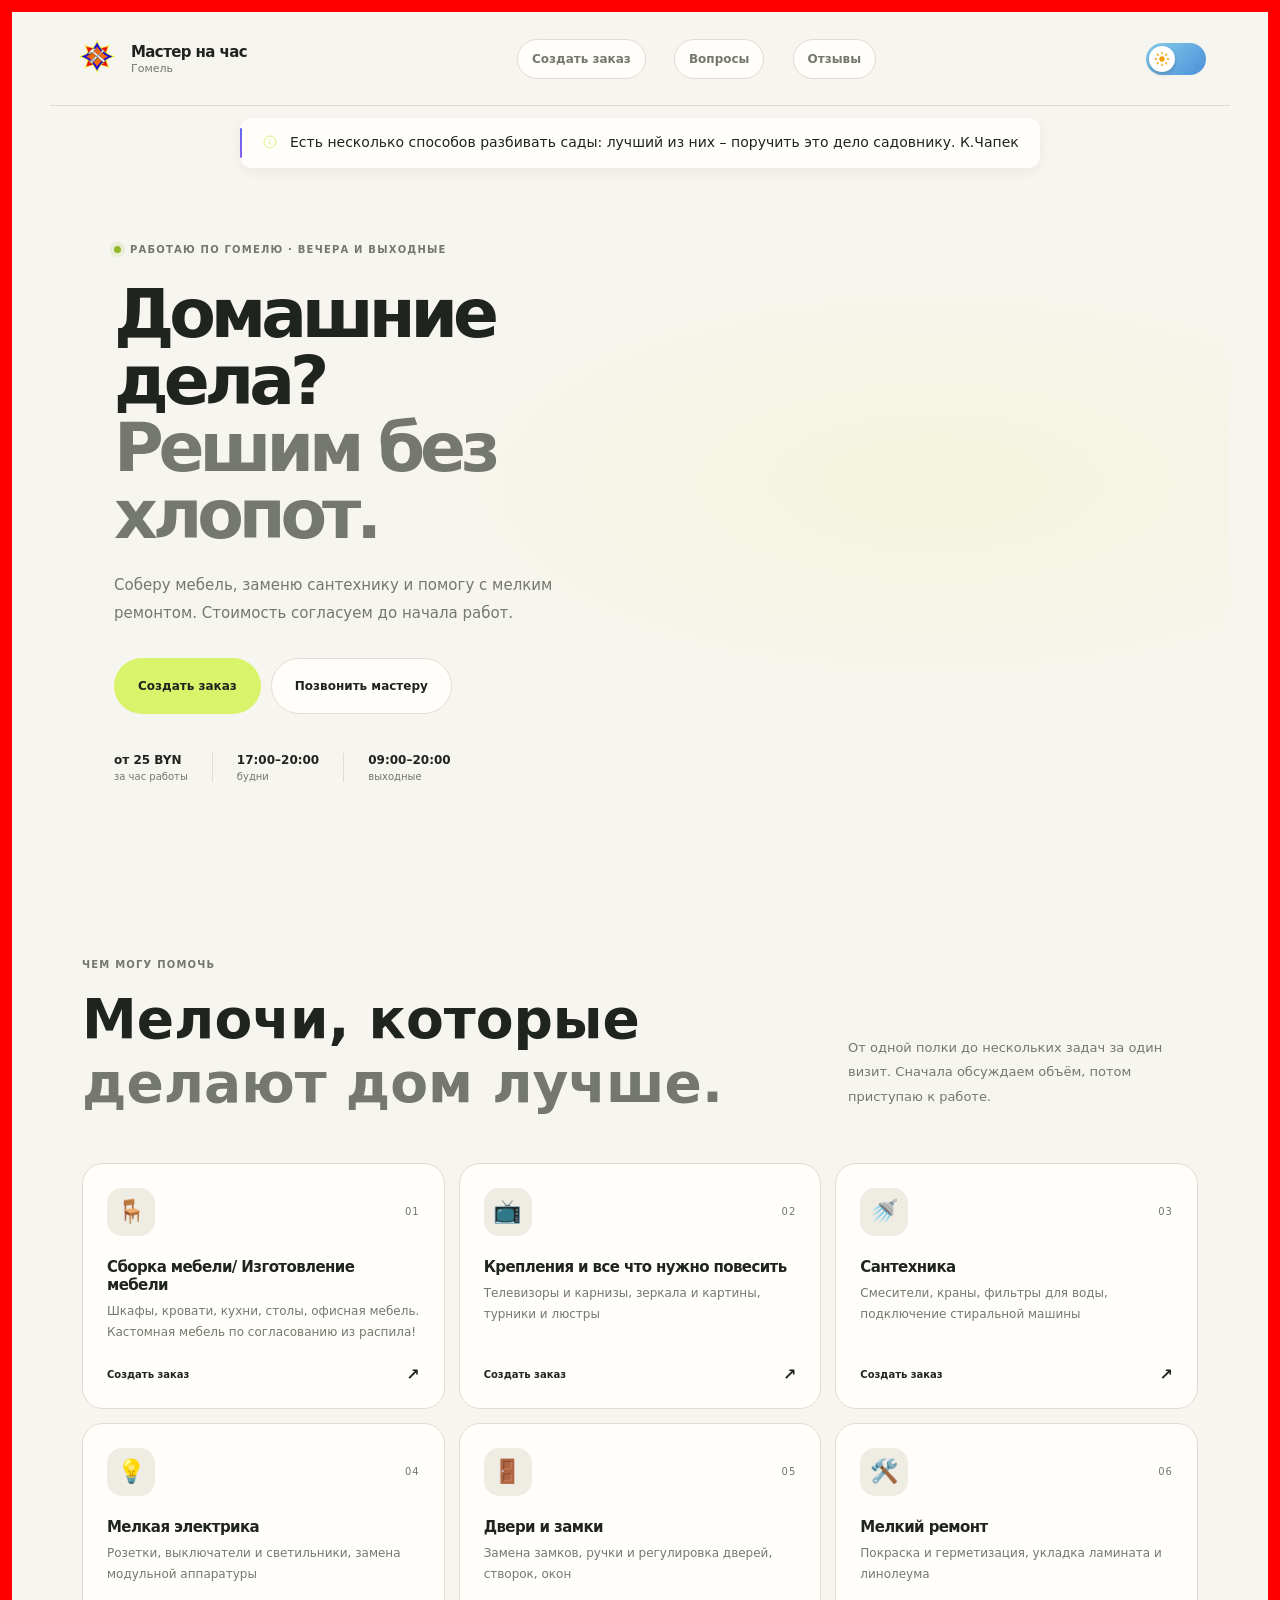
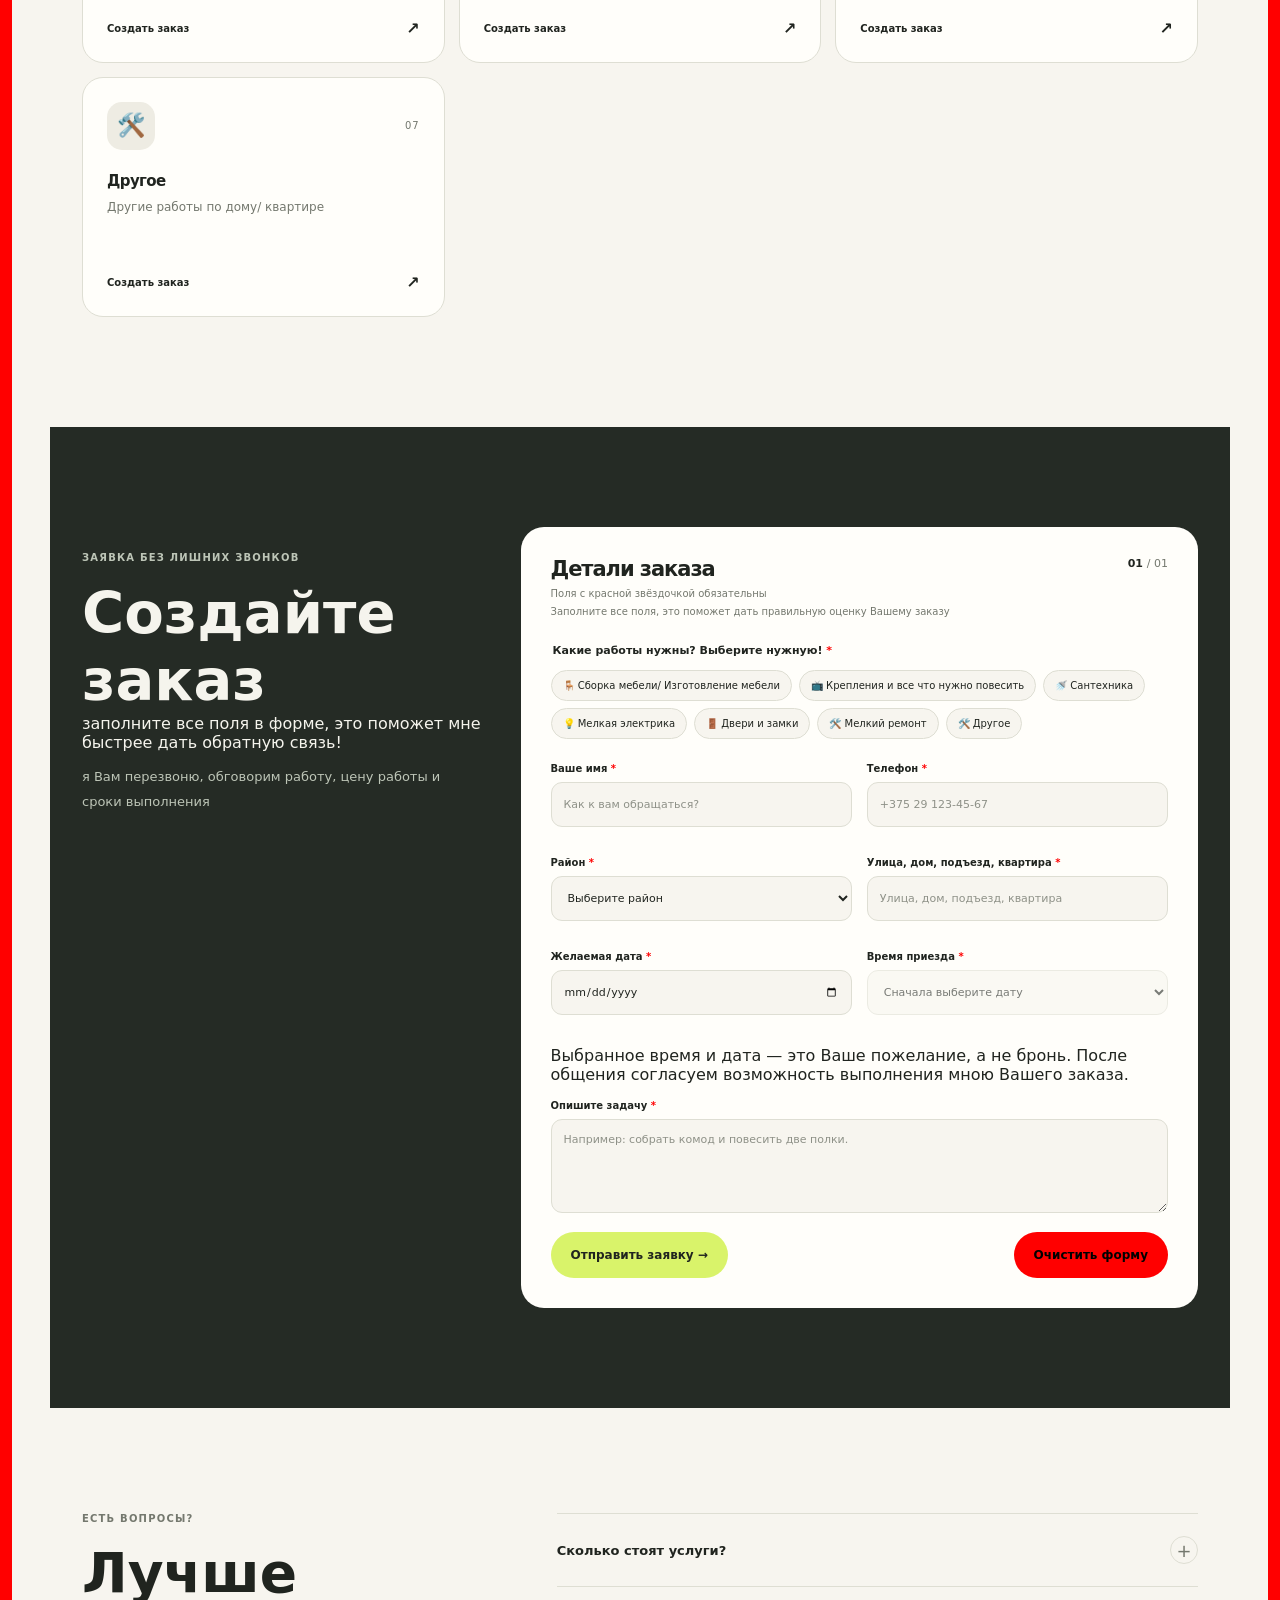
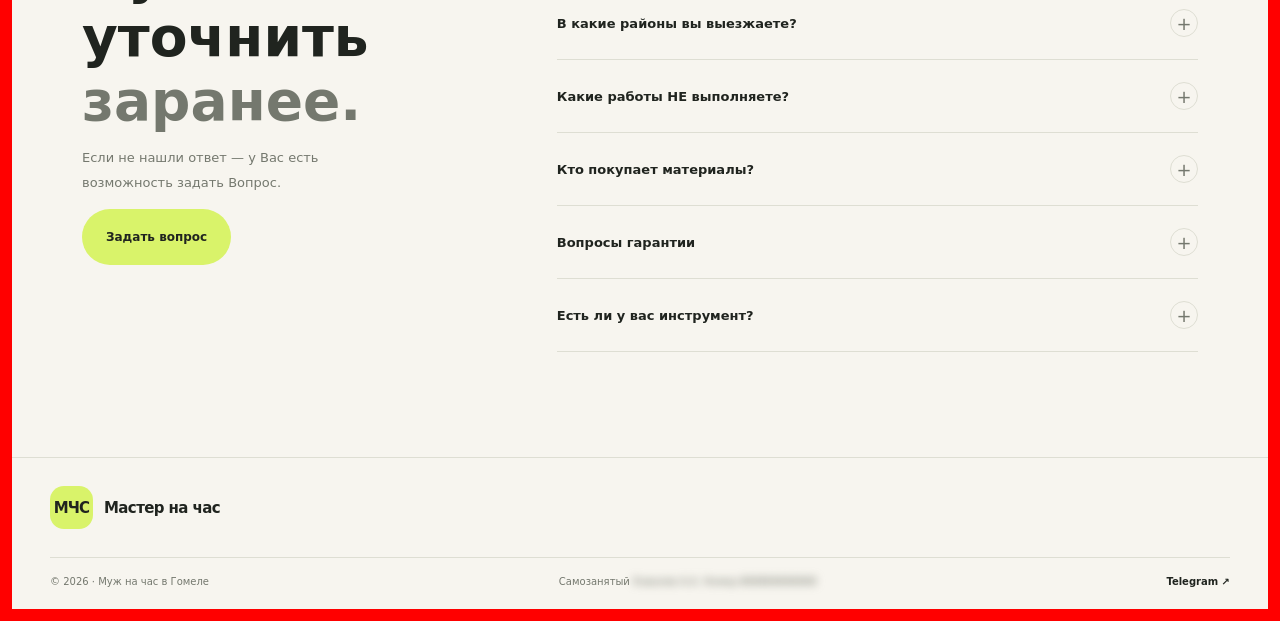
==== index.html @ f21efb2e "build fresh" ====
<!DOCTYPE html><html  lang="ru"><head><meta charset="utf-8"><meta name="viewport" content="width=device-width, initial-scale=1"><title>Муж на час в Гомеле — мелкий ремонт и сборка мебели</title><script type="importmap">{"imports":{"#entry":"/_nuxt/XmLgI87Y.js"}}</script><script>(function(){try{var s=localStorage.getItem('theme'),d=matchMedia('(prefers-color-scheme: dark)').matches,
                    dark=s==='dark'||(s!=='light'&&d),r=document.documentElement;
                    r.classList.toggle('dark',dark);r.setAttribute('data-theme',dark?'dark':'light')}catch(e){}})()</script><style>.theme-switch[data-v-9a503275]{cursor:pointer;background:linear-gradient(135deg,#87ceeb,#4a90d9);border:none;border-radius:999px;width:60px;height:32px;padding:3px;transition:background .4s;position:relative}.dark{background:linear-gradient(135deg,#1a1a2e,#0f3460)}.theme-switch[data-v-9a503275]:has(.is-dark){background:linear-gradient(135deg,#1a1a2e,#0f3460)}.theme-switch__thumb[data-v-9a503275]{background:#fff;border-radius:50%;place-items:center;width:26px;height:26px;transition:left .3s cubic-bezier(.4,0,.2,1);display:grid;position:absolute;top:3px;left:3px;box-shadow:0 2px 4px #0003}.theme-switch__thumb.is-dark[data-v-9a503275]{left:31px}.thumb-icon[data-v-9a503275]{color:#f59e0b;width:16px;height:16px}.is-dark .thumb-icon[data-v-9a503275]{color:#6366f1}</style><style>.mobile-menu-button{cursor:pointer;-webkit-tap-highlight-color:transparent;background:0 0;border:none;border-radius:50%;place-items:center;width:40px;height:40px;padding:0;transition:background .2s;display:none;position:relative}.mobile-menu-button:active{background:#8882}.mobile-menu-button__line{background:currentColor;border-radius:2px;width:20px;height:2px;transition:transform .35s cubic-bezier(.4,0,.2,1),opacity .2s linear,width .35s cubic-bezier(.4,0,.2,1);position:absolute;left:50%;transform:translate(-50%)}.mobile-menu-button__line:first-child{top:12px}.mobile-menu-button__line:nth-child(2){top:19px}.mobile-menu-button__line:nth-child(3){top:26px}.mobile-menu-button.is-open .mobile-menu-button__line:first-child{top:19px;transform:translate(-50%)rotate(45deg)}.mobile-menu-button.is-open .mobile-menu-button__line:nth-child(2){opacity:0;transform:translate(-50%)scaleX(.2)}.mobile-menu-button.is-open .mobile-menu-button__line:nth-child(3){top:19px;transform:translate(-50%)rotate(-45deg)}@media (width<=768px){.mobile-menu-button{display:grid}.site-nav{display:none}}.mobile-menu-overlay{z-index:90;-webkit-backdrop-filter:blur(8px)saturate(120%);background:#0006;justify-content:center;align-items:flex-end;display:flex;position:fixed;inset:0}.mobile-menu-panel{background:var(--surface,#fff);width:100%;max-width:480px;color:var(--text,#111);padding:8px 16px calc(16px + env(safe-area-inset-bottom));border-radius:24px;flex-direction:column;flex:none;align-self:flex-end;gap:8px;height:auto;max-height:85vh;display:flex;overflow-y:auto;box-shadow:0 -8px 32px #0000002e}.mobile-menu-panel__grabber{background:#8884;border-radius:3px;width:40px;height:5px;margin:4px auto 12px}.mobile-menu-panel__nav{flex-direction:column;gap:2px;display:flex}.mobile-menu-panel__link{color:inherit;border-radius:14px;justify-content:space-between;align-items:center;padding:16px 12px;font-size:17px;font-weight:500;text-decoration:none;transition:background .15s;display:flex}.mobile-menu-panel__link:active{background:#8882}.mobile-menu-panel__link svg{opacity:.35;width:18px;height:18px}.mobile-menu-panel__footer{border-top:1px solid #8882;justify-content:space-between;align-items:center;margin-top:4px;padding:16px 12px 8px;display:flex}.mobile-menu-panel__footer-label{opacity:.6;font-size:15px}</style><style>.blurred{filter:blur(4px);-webkit-user-select:none;user-select:none;cursor:default;transition:filter .2s}</style><style>.wrapper[data-v-ac220884]{justify-content:center;align-items:center;padding:12px}.quote-card[data-v-ac220884],.wrapper[data-v-ac220884]{width:100%;display:flex}.quote-card[data-v-ac220884]{background:var(--surface);max-width:800px;color:var(--text);box-shadow:var(--shadow-sm);border-radius:12px;align-items:flex-start;gap:12px;padding:14px 18px 14px 22px;font-size:14px;line-height:1.55;position:relative}.quote-card[data-v-ac220884]:before{content:"";background:linear-gradient(#6366f1,#8b5cf6);border-radius:2px;width:2px;position:absolute;top:10px;bottom:10px;left:0}.quote-icon[data-v-ac220884]{width:16px;height:16px;color:var(--accent);opacity:.85;flex-shrink:0;margin-top:2px}.quote-text[data-v-ac220884]{margin:0}</style><style>.modal-backdrop[data-v-5642d748]{--modal-bg:var(--surface);--modal-text:var(--text);--modal-muted:var(--muted);--modal-border:var(--line);--modal-field-bg:var(--bg);--modal-accent:var(--accent-success,#7fa824);--modal-accent-ring:#7fa82433;--modal-danger:var(--red,red);--modal-danger-bg:color-mix(in srgb, var(--red,red) 12%, var(--surface));--modal-success:var(--accent-success,#7fa824);--modal-success-bg:color-mix(in srgb, var(--accent-success,#7fa824) 15%, var(--surface));z-index:1000;padding:var(--space-4);-webkit-backdrop-filter:blur(4px);backdrop-filter:blur(4px);background:#0f12188c;justify-content:center;align-items:center;display:flex;position:fixed;inset:0;overflow-y:auto}.modal[data-v-5642d748]{width:100%;max-width:480px;max-height:calc(100vh - 32px);padding:var(--space-5) var(--space-4) var(--space-4);border-radius:var(--radius-md);background:var(--modal-bg);color:var(--modal-text);box-shadow:var(--shadow-md);transition:background .2s,color .2s;position:relative;overflow-y:auto}.modal__close[data-v-5642d748]{top:var(--space-3);right:var(--space-3);width:36px;height:36px;color:var(--modal-muted);cursor:pointer;background:0 0;border:none;border-radius:50%;font-size:24px;line-height:1;transition:background .15s,color .15s;position:absolute}.modal__close[data-v-5642d748]:hover{background:var(--surface-soft);color:var(--modal-text)}.modal h3[data-v-5642d748]{margin:0 0 var(--space-2);font-size:var(--text-xl);color:var(--modal-text)}.modal__subtitle[data-v-5642d748]{margin:0 0 var(--space-4);font-size:var(--text-base);color:var(--modal-muted)}.modal__form[data-v-5642d748]{gap:var(--space-3)}.field[data-v-5642d748],.modal__form[data-v-5642d748]{flex-direction:column;display:flex}.field[data-v-5642d748]{gap:var(--space-1);font-size:var(--text-base)}.field>span[data-v-5642d748],.modal__form__subtitle[data-v-5642d748]{color:var(--modal-text);font-weight:500}.field input[data-v-5642d748],.field textarea[data-v-5642d748]{width:100%;padding:var(--space-2) var(--space-3);border:1px solid var(--modal-border);border-radius:var(--radius-sm);font:inherit;background:var(--modal-field-bg);color:var(--modal-text);transition:border-color .15s,box-shadow .15s,background .15s,color .15s}.field input[data-v-5642d748]::-moz-placeholder{color:var(--modal-muted);opacity:.8}.field textarea[data-v-5642d748]::-moz-placeholder{color:var(--modal-muted);opacity:.8}.field input[data-v-5642d748]::placeholder,.field textarea[data-v-5642d748]::placeholder{color:var(--modal-muted);opacity:.8}.field input[data-v-5642d748]:focus,.field textarea[data-v-5642d748]:focus{border-color:var(--modal-accent);box-shadow:0 0 0 3px var(--modal-accent-ring);outline:none}.field input[aria-invalid=true][data-v-5642d748],.field textarea[aria-invalid=true][data-v-5642d748]{border-color:var(--modal-danger)}.field__error[data-v-5642d748]{font-size:var(--text-sm);color:var(--modal-danger)}.honeypot[data-v-5642d748]{width:1px;height:1px;position:absolute;left:-9999px;overflow:hidden}.consent[data-v-5642d748]{align-items:flex-start;gap:var(--space-2);font-size:var(--text-md);color:var(--modal-muted);display:flex}.consent input[data-v-5642d748]{margin-top:2px}.form-message[data-v-5642d748]{padding:var(--space-2) var(--space-3);border-radius:var(--radius-sm);font-size:var(--text-md);margin:0}.form-message--error[data-v-5642d748]{background:var(--modal-danger-bg);color:var(--modal-danger)}.form-message--success[data-v-5642d748]{background:var(--modal-success-bg);color:var(--modal-success)}.modal__actions[data-v-5642d748]{gap:var(--space-2);margin-top:var(--space-1);display:flex}.modal__actions .button[data-v-5642d748]{flex:1}.modal-fade-enter-active[data-v-5642d748],.modal-fade-leave-active[data-v-5642d748]{transition:opacity .2s}.modal-fade-enter-from[data-v-5642d748],.modal-fade-leave-to[data-v-5642d748]{opacity:0}.modal-fade-enter-active .modal[data-v-5642d748],.modal-fade-leave-active .modal[data-v-5642d748]{transition:transform .2s,opacity .2s}.modal-fade-enter-from .modal[data-v-5642d748],.modal-fade-leave-to .modal[data-v-5642d748]{opacity:0;transform:translateY(12px)scale(.98)}@media (width<=480px){.modal[data-v-5642d748]{padding:var(--space-4) var(--space-3) var(--space-3);border-radius:var(--radius-sm)}}</style><link rel="stylesheet" href="/_nuxt/entry.DnVNcGSE.css" crossorigin><link rel="preload" as="fetch" crossorigin="anonymous" href="/_payload.json?_b=423a02f4-7b9b-4b86-8e51-2f97052d5bf8"><link rel="modulepreload" as="script" crossorigin href="/_nuxt/XmLgI87Y.js"><link rel="modulepreload" as="script" crossorigin href="/_nuxt/CrNVj10W.js"><link rel="modulepreload" as="script" crossorigin href="/_nuxt/DOsuXU-F.js"><link rel="modulepreload" as="script" crossorigin href="/_nuxt/DFbQA7nO.js"><link rel="modulepreload" as="script" crossorigin href="/_nuxt/Chao5xGE.js"><link rel="modulepreload" as="script" crossorigin href="/_nuxt/UduCWKek.js"><script type="module" src="/_nuxt/XmLgI87Y.js" crossorigin></script><link rel="prefetch" as="style" crossorigin href="/_nuxt/error-404.DpKY_dMl.css"><link rel="prefetch" as="script" crossorigin href="/_nuxt/B3IVO9j5.js"><link rel="prefetch" as="style" crossorigin href="/_nuxt/error-500.CmR4p1fc.css"><link rel="prefetch" as="script" crossorigin href="/_nuxt/DQVZLPwp.js"><link rel="prefetch" as="image" type="image/png" href="/_nuxt/logo-light.Ba-bhph8.png"><link rel="apple-touch-icon" sizes="180x180" href="/apple-touch-icon.png"><link rel="icon" type="image/png" sizes="32x32" href="/favicon-32x32.png"><link rel="icon" type="image/png" sizes="16x16" href="/favicon-16x16.png"><link rel="manifest" href="/site.webmanifest"><meta name="robots" content="index, follow, max-image-preview:large, max-snippet:-1, max-video-preview:-1"><meta name="description" content="Муж на час в Гомеле: сборка мебели, полки и телевизор на стену, смесители, розетки, замки. Вечера и выходные. Цена до начала работ."><meta property="og:title" content="Муж на час в Гомеле"><meta property="og:description" content="Мелкий ремонт и сборка мебели в Гомеле. Вечера и выходные, стоимость согласуем заранее."><meta property="og:type" content="website"><meta name="theme-color" content="#f7f5ef"></head><body><!--teleport start anchor--><!----><!--teleport anchor--><div id="__nuxt"><div class="handyman-site"><div class="section-wrap"><header class="site-header"><a aria-current="page" href="/" class="router-link-active router-link-exact-active brand" aria-label="Муж на час в Гомеле — на главную"><div><img class="brand__logo" src="/_nuxt/logo-light.Ba-bhph8.png" alt="Логотип"></div><span class="brand__copy"><strong>Мастер на час</strong><small>Гомель</small></span></a><nav class="site-nav" aria-label="Основная навигация"><a aria-current="page" href="/#order" class="router-link-active router-link-exact-active button button--secondary button--small"> Создать заказ </a><a aria-current="page" href="/#faq" class="router-link-active router-link-exact-active button button--secondary button--small"> Вопросы </a><a href="/review" class="button button--secondary button--small"> Отзывы </a></nav><div class="site-header__actions"><button class="theme-switch" type="button" role="switch" aria-checked="false" data-v-9a503275><span class="theme-switch__thumb" data-v-9a503275><svg viewBox="0 0 24 24" fill="currentColor" class="thumb-icon" data-v-9a503275><circle cx="12" cy="12" r="4" data-v-9a503275></circle><path d="M12 2v2M12 20v2M2 12h2M20 12h2M4.93 4.93l1.41 1.41M17.66 17.66l1.41 1.41M4.93 19.07l1.41-1.41M17.66 6.34l1.41-1.41" stroke="currentColor" stroke-width="2" stroke-linecap="round" data-v-9a503275></path></svg></span></button><button class="mobile-menu-button" type="button" aria-expanded="false" aria-label="Открыть меню" aria-controls="mobile-menu"><span class="mobile-menu-button__line"></span><span class="mobile-menu-button__line"></span><span class="mobile-menu-button__line"></span></button></div><!----></header><div class="wrapper" data-v-ac220884><div class="quote-card" role="status" data-v-ac220884><svg class="quote-icon" aria-hidden="true" fill="none" stroke="currentColor" stroke-width="1.5" viewBox="0 0 24 24" xmlns="http://www.w3.org/2000/svg" data-v-ac220884><path stroke-linecap="round" stroke-linejoin="round" d="M11.25 11.25l.041-.02a.75.75 0 011.063.852l-.708 2.836a.75.75 0 001.063.853l.041-.021M21 12a9 9 0 11-18 0 9 9 0 0118 0zm-9-3.75h.008v.008H12V8.25z" data-v-ac220884></path></svg><p class="quote-text" data-v-ac220884></p></div></div></div><div class="section-wrap"><!--[--><main><div class="hero-shell"><div class="section-wrap"><section id="top" class="hero section-wrap"><div class="hero__content"><div class="eyebrow"><span class="status-dot"></span> Работаю по Гомелю · Вечера и выходные</div><h1>Домашние дела?<br><span>Решим без хлопот.</span></h1><p class="hero__lead">Соберу мебель, заменю сантехнику и помогу с мелким ремонтом. Стоимость согласуем до начала работ.</p><div class="hero__actions"><button class="button button--primary button--large">Создать заказ </button><a class="button button--secondary button--large" href="tel:+375298677824">Позвонить мастеру</a></div><div class="hero__facts"><div><strong>от 25 BYN</strong><span>за час работы</span></div><div><strong>17:00–20:00</strong><span>будни</span></div><div><strong>09:00–20:00</strong><span>выходные</span></div></div></div></section></div></div><section id="services" class="section section-wrap"><div class="section-heading"><div><div class="eyebrow">Чем могу помочь</div><h2>Мелочи, которые<br><span>делают дом лучше.</span></h2></div><p>От одной полки до нескольких задач за один визит. Сначала обсуждаем объём, потом приступаю к работе.</p></div><div class="services-grid"><!--[--><article class="service-card"><div class="service-card__top"><span class="service-card__icon">🪑</span><span class="service-card__number">01</span></div><h3>Сборка мебели/ Изготовление мебели</h3><p>Шкафы, кровати, кухни, столы, офисная мебель. Кастомная мебель по согласованию из распила! </p><a href="#order" aria-label="Заказать услугу: Сборка мебели/ Изготовление мебели" class="service-card__link"> Создать заказ <span>↗</span></a></article><article class="service-card"><div class="service-card__top"><span class="service-card__icon">📺</span><span class="service-card__number">02</span></div><h3>Крепления и все что нужно повесить</h3><p>Телевизоры и карнизы, зеркала и картины, турники и люстры</p><a href="#order" aria-label="Заказать услугу: Крепления и все что нужно повесить" class="service-card__link"> Создать заказ <span>↗</span></a></article><article class="service-card"><div class="service-card__top"><span class="service-card__icon">🚿</span><span class="service-card__number">03</span></div><h3>Сантехника</h3><p>Смесители, краны, фильтры для воды, подключение стиральной машины</p><a href="#order" aria-label="Заказать услугу: Сантехника" class="service-card__link"> Создать заказ <span>↗</span></a></article><article class="service-card"><div class="service-card__top"><span class="service-card__icon">💡</span><span class="service-card__number">04</span></div><h3>Мелкая электрика</h3><p>Розетки, выключатели и светильники, замена модульной аппаратуры</p><a href="#order" aria-label="Заказать услугу: Мелкая электрика" class="service-card__link"> Создать заказ <span>↗</span></a></article><article class="service-card"><div class="service-card__top"><span class="service-card__icon">🚪</span><span class="service-card__number">05</span></div><h3>Двери и замки</h3><p>Замена замков, ручки и регулировка дверей, створок, окон</p><a href="#order" aria-label="Заказать услугу: Двери и замки" class="service-card__link"> Создать заказ <span>↗</span></a></article><article class="service-card"><div class="service-card__top"><span class="service-card__icon">🛠️</span><span class="service-card__number">06</span></div><h3>Мелкий ремонт</h3><p>Покраска и герметизация, укладка ламината и линолеума</p><a href="#order" aria-label="Заказать услугу: Мелкий ремонт" class="service-card__link"> Создать заказ <span>↗</span></a></article><article class="service-card"><div class="service-card__top"><span class="service-card__icon">🛠️</span><span class="service-card__number">07</span></div><h3>Другое</h3><p>Другие работы по дому/ квартире</p><a href="#order" aria-label="Заказать услугу: Другое" class="service-card__link"> Создать заказ <span>↗</span></a></article><!--]--></div></section><section id="order" class="order-section"><div class="section-wrap order-layout"><div class="order-intro"><div class="eyebrow">Заявка без лишних звонков</div><h2> Создайте заказ<br></h2><span>заполните все поля в форме, это поможет мне быстрее дать обратную связь! </span><p> я Вам перезвоню, обговорим работу, цену работы и сроки выполнения </p></div><form class="order-form"><div class="order-form__heading"><div><h3>Детали заказа</h3><p>Поля с красной звёздочкой обязательны</p><p>Заполните все поля, это поможет дать правильную оценку Вашему заказу</p></div><span class="order-form__step">01 <i>/ 01</i></span></div><fieldset><legend class="required-label">Какие работы нужны? Выберите нужную!</legend><div class="service-chips"><!--[--><button aria-pressed="false" class="" type="button">🪑 Сборка мебели/ Изготовление мебели</button><button aria-pressed="false" class="" type="button">📺 Крепления и все что нужно повесить</button><button aria-pressed="false" class="" type="button">🚿 Сантехника</button><button aria-pressed="false" class="" type="button">💡 Мелкая электрика</button><button aria-pressed="false" class="" type="button">🚪 Двери и замки</button><button aria-pressed="false" class="" type="button">🛠️ Мелкий ремонт</button><button aria-pressed="false" class="" type="button">🛠️ Другое</button><!--]--></div><div class="form-grid"><label class="field"><span class="required-label">Ваше имя</span><input value="" class="ym-disable-keys" autocomplete="name" maxlength="100" name="name" placeholder="Как к вам обращаться?" required></label><label class="field"><span class="required-label">Телефон </span><input value="" class="ym-disable-keys" autocomplete="tel" maxlength="30" name="phone" placeholder="+375 29 123-45-67" required type="tel"></label><label class="field"><span class="required-label">Район </span><select name="district" required><option value="" selected>Выберите район</option><!--[--><option value="Центральный">Центральный</option><option value="Железнодорожный">Железнодорожный</option><option value="Новобелицкий">Новобелицкий</option><option value="Советский">Советский</option><!--]--></select></label><label class="field"><span class="required-label">Улица, дом, подъезд, квартира</span><input value="" autocomplete="street-address" maxlength="200" name="address" placeholder="Улица, дом, подъезд, квартира"></label><label class="field"><span class="required-label">Желаемая дата </span><input value="" min="2026-11-03" name="preferred_date" required type="date"></label><label class="field"><span class="required-label">Время приезда </span><select disabled name="preferred_time" required><option value="" selected>Сначала выберите дату</option><!--[--><!--]--></select></label></div><p class="form-hint"> Выбранное время и дата — это Ваше пожелание, а не бронь. После общения согласуем возможность выполнения мною Вашего заказа. </p><label class="field"><span class="required-label">Опишите задачу </span><textarea maxlength="2000" minlength="10" name="description" placeholder="Например: собрать комод и повесить две полки." required rows="4"></textarea></label><div class="ya-captcha" token></div><div class="order-form__actions"><div><button class="button button--primary button--submit" type="submit">Отправить заявку → </button></div><div><button class="button button--ghost button--clear" type="button"> Очистить форму </button></div></div></fieldset><!----><!----><!----></form></div></section><!--[--><section id="faq" class="faq-section"><div class="section-wrap faq-layout"><div><div class="eyebrow">Есть вопросы?</div><h2>Лучше уточнить<br><span>заранее.</span></h2><p>Если не нашли ответ — у Вас есть возможность задать Вопрос.</p><button class="button button--primary button--large">Задать вопрос </button></div><div class="faq-list"><!--[--><details><summary>Сколько стоят услуги?<span aria-hidden="true">+</span></summary><p>Почасовая оплата — от 25 BYN/час. Минимальный заказ — 1 час. Итоговую стоимость согласуем до начала работ. Пенсионерам и нуждающимся делаю большие скидки</p></details><details><summary>В какие районы вы выезжаете?<span aria-hidden="true">+</span></summary><p>Центральный, Железнодорожный, Новобелицкий, Советский. Выезд в пределах Гомеля. Возможен выезд недалеко по району по согласованию</p></details><details><summary>Какие работы НЕ выполняете?<span aria-hidden="true">+</span></summary><p>Не выполняю работы с газом, электрощитками и несущими конструкциями — для них нужны профильные специалисты с допусками.</p></details><details><summary>Кто покупает материалы?<span aria-hidden="true">+</span></summary><p>Можно использовать ваши материалы или согласовать покупку с предоставлением чека.</p></details><details><summary>Вопросы гарантии<span aria-hidden="true">+</span></summary><p>14 дней гарантии на выполненные работы</p></details><details><summary>Есть ли у вас инструмент?<span aria-hidden="true">+</span></summary><p>Основные инструменты для работ естественно есть --- перфоратор, шуруповерт, пылесос, инструменты для реза, мелкие расходники.</p></details><!--]--></div></div></section><!--teleport start--><!--teleport end--><!--]--></main><!--]--></div><footer class="site-footer"><div class="section-wrap site-footer__main"><a class="brand" href="#top"><span class="brand__mark">МЧС</span><span class="brand__copy"><strong>Мастер на час</strong></span></a></div><div class="section-wrap site-footer__bottom"><span>© 2026 · Муж на час в Гомеле </span><span> Самозанятый <span class="blurred"> Ковалев А.А. Номер:888888888888 </span></span><a href="https://t.me/@dimakovalev25" target="_blank" rel="noopener noreferrer"> Telegram ↗</a></div></footer></div></div><div id="teleports"></div><script>window.__NUXT__={};window.__NUXT__.config={public:{smartcaptchaSitekey:"ysc1_bMT7z77FaXmyX4dO4DWFI8h4BQqNZSXj5Eh5d8JY0ac02980",ymId:113998757,"nuxt-robots":{version:"7.0.2",debug:false,credits:true,groups:[{comment:[],disallow:[""],allow:[],userAgent:["*"],contentUsage:[],contentSignal:[],_indexable:true,_rules:[],_normalized:true}],sitemap:["/sitemap.xml"],header:true,robotsEnabledValue:"index, follow, max-image-preview:large, max-snippet:-1, max-video-preview:-1",robotsDisabledValue:"noindex, nofollow",cacheControl:"max-age=14400, must-revalidate",botDetection:true}},app:{baseURL:"/",buildId:"423a02f4-7b9b-4b86-8e51-2f97052d5bf8",buildAssetsDir:"/_nuxt/",cdnURL:""}}</script><script type="application/json" data-nuxt-data="nuxt-app" data-ssr="true" id="__NUXT_DATA__" data-src="/_payload.json?_b=423a02f4-7b9b-4b86-8e51-2f97052d5bf8">[{"state":1,"once":14,"_errors":15,"serverRendered":11,"path":17,"prerenderedAt":18},["Reactive",2],{"$shandyman-theme":3,"$scurrent-quote":4,"$ssite-config":5},"light","",{"_priority":6,"env":10,"indexable":11,"name":12,"url":13},{"env":7,"name":8,"url":9},-15,-3,0,"production",true,"Муж на час Гомель","https:\u002F\u002Fwww.master-gomel.by",["Set"],["ShallowReactive",16],{},"\u002F",1793709489558]</script></body></html>
---- _nuxt/entry.DnVNcGSE.css ----
@layer reset{@layer reset{*,:after,:before{box-sizing:border-box}html{scroll-behavior:smooth;scroll-padding-top:24px}body{margin:0}button,input,select,textarea{font:inherit}a,button{-webkit-tap-highlight-color:transparent}a{color:inherit;text-decoration:none}a:focus-visible,button:focus-visible,input:focus-visible,select:focus-visible,summary:focus-visible,textarea:focus-visible{outline:3px solid var(--accent-success-strong);outline-offset:3px}::selection{background:var(--accent);color:var(--text)}@media (prefers-reduced-motion:reduce){*,:after,:before{scroll-behavior:auto!important;transition-duration:.01ms!important;animation-duration:.01ms!important;animation-iteration-count:1!important}}}}@layer tokens{@layer tokens{:root{--bg:#f7f5ef;--surface:#fffefa;--surface-soft:#eeece3;--text:#20241f;--muted:#74786e;--line:#deded3;--line-accent:red;--accent:#d9f36a;--accent-strong:#c6e64d;--accent-ink:#20241f;--accent-success:#7fa824;--accent-success-strong:#91b82b;--dark:#252b25;--dark-ink:#f5f4ed;--dark-muted:#bdc5b7;--red:red;--space-1:4px;--space-2:8px;--space-3:12px;--space-4:16px;--space-5:24px;--space-6:32px;--space-7:48px;--space-8:64px;--space-9:96px;--radius-sm:10px;--radius-md:16px;--radius-lg:24px;--radius-pill:999px;--text-xs:10px;--text-sm:11px;--text-md:12px;--text-base:13px;--text-lg:15px;--text-xl:21px;--text-2xl:calc(clamp(38px, 4.3vw, 58px));--text-3xl:calc(clamp(48px, 5.3vw, 76px));--shadow-sm:0 4px 12px #242a200f;--shadow-md:0 18px 55px #242a2012;--shadow-lg:0 32px 70px #141e0f3b;--container:1180px;--container-pad:64px;--container-pad-sm:44px;--container-pad-xs:36px;--container-pad-xxs:28px;--lightningcss-light:initial;--lightningcss-dark: ;color-scheme:light}html[data-theme=dark]{--lightningcss-light: ;--lightningcss-dark:initial;color-scheme:dark;--bg:#171a17;--surface:#202520;--surface-soft:#292e28;--text:#f0f1e9;--muted:#a5ad9e;--line:#383f36;--line-accent:#d9f36a;--accent:#d9f36a;--accent-strong:#e5ff80;--dark:#101310;--dark-ink:#f0f1e9;--dark-muted:#aab3a3;--shadow-sm:0 4px 12px #0003;--shadow-md:0 18px 55px #0003;--shadow-lg:0 32px 70px #0000004d}}}@layer base{@layer base{#__nuxt,.handyman-site{min-height:100vh}:root{color:var(--text);font-synthesis:none;text-rendering:optimizelegibility;-webkit-font-smoothing:antialiased;font-family:Inter,ui-sans-serif,system-ui,-apple-system,BlinkMacSystemFont,Segoe UI,sans-serif}.handyman-site,:root,body{background:var(--bg)}.handyman-site{min-height:100svh;color:var(--text);border:12px solid var(--line-accent);flex-direction:column;transition:background .25s,color .25s;display:flex;overflow-x:clip}.handyman-site>main{flex:1 0 auto}.eyebrow{color:var(--muted);font-size:var(--text-xs);letter-spacing:.12em;text-transform:uppercase;align-items:center;gap:9px;font-weight:800;display:flex}.status-dot{background:var(--accent-success-strong);border-radius:50%;width:7px;height:7px;box-shadow:0 0 0 4px #8dbb2d21}.required-label:after{content:" *"}.red-star,.required-label:after{color:red;width:8px;height:8px}}#__nuxt,body,html{margin:0;padding:0}}@layer layout{@layer layout{.section-wrap{width:min(var(--container),100% - var(--container-pad));margin-inline:auto}.section{padding-top:105px;padding-bottom:110px}.section-heading{margin-bottom:var(--space-7);justify-content:space-between;align-items:flex-end;gap:35px;display:flex}.faq-layout h2,.order-intro h2,.pricing-layout h2,.section-heading h2{font-size:var(--text-2xl);margin:17px 0 0}.section-heading>p{max-width:350px;color:var(--muted);font-size:var(--text-base);margin:0 0 5px;line-height:1.9}}}@layer components{@layer components{.theme-toggle{transition:background .2s,border-color .2s}.theme-toggle:hover{border-color:var(--accent)}.brand{flex-shrink:0;align-items:center;gap:11px;display:inline-flex}.brand__mark{background:var(--accent);width:43px;height:43px;color:var(--accent-ink);letter-spacing:-.06em;border-radius:14px;place-items:center;font-size:15px;font-weight:950;display:grid}.brand__logo{border-radius:8px;width:46px;height:43px}.brand__copy{gap:1px;display:grid}.brand__copy strong{font-size:var(--text-lg);letter-spacing:-.04em}.brand__copy small{font-size:var(--text-sm);color:var(--muted)}.site-header{z-index:100;justify-content:space-between;align-items:center;gap:var(--space-5);height:94px;padding-inline:var(--space-5);border-bottom:1px solid var(--line);background:var(--bg);flex-shrink:0;display:flex;position:sticky;top:0}.site-footer{flex-shrink:0;margin-top:auto}.site-nav{align-items:center;gap:calc(clamp(16px,2.2vw,32px));display:flex}.site-nav button{font:inherit;color:inherit;cursor:pointer;background:0 0;border:0;padding:0}.site-nav a{font-size:var(--text-md);color:var(--muted);transition:color .2s}.site-nav a:hover,.theme-toggle{color:var(--text)}.site-header__actions{align-items:center;display:flex}.theme-toggle{border:1px solid var(--line);background:var(--surface);font-size:var(--text-sm);background:gray;gap:7px;padding:10px 12px;font-weight:700;display:flex}.button,.theme-toggle{border-radius:var(--radius-pill);cursor:pointer;align-items:center}.button{min-height:46px;font-size:var(--text-md);border:1px solid #0000;justify-content:center;gap:18px;padding:12px 19px;font-weight:800;transition:transform .2s,background .2s,border-color .2s;display:inline-flex}.button:hover{transform:translateY(-2px)}.button--primary{background:var(--accent);color:var(--accent-ink)}.button--primary:hover{background:var(--accent-strong)}.button--secondary{border-color:var(--line);background:var(--surface);color:var(--text)}.button--large{min-height:56px;padding:16px 23px}.button--small{min-height:40px;padding:12px 14px}.button--ghost{background:var(--red);margin-top:var(--space-1)}.floating-note{z-index:2;border:1px solid var(--line);border-radius:var(--radius-md);background:var(--surface);box-shadow:var(--shadow-md);align-items:center;gap:11px;padding:14px 17px;display:flex;position:absolute}.floating-note>span:first-child{border-radius:var(--radius-sm);background:var(--accent);width:31px;height:31px;color:var(--accent-ink);place-items:center;font-weight:900;display:grid}.floating-note div{gap:3px;display:grid}.floating-note strong{font-size:var(--text-sm)}.floating-note small{color:var(--muted);font-size:9px}.floating-note__emoji{font-size:17px}.floating-note--top{top:67px;right:-5px}.floating-note--bottom{bottom:63px;left:-3px}.tool-card{z-index:1;width:min(340px,75%);height:380px;padding:var(--space-5);border-radius:var(--radius-lg);background:var(--dark);color:var(--dark-ink);box-shadow:var(--shadow-lg);position:relative;overflow:hidden;transform:rotate(4deg)}.tool-card:after{content:"";border:1px solid #d9f36a40;border-radius:50%;height:230px;position:absolute;inset:auto -30px -110px}.tool-card__bottom,.tool-card__top{justify-content:space-between;align-items:center;gap:var(--space-3);letter-spacing:.12em;color:#b5bcad;font-size:8px;display:flex}.tool-card__icon{background:var(--accent);width:30px;height:30px;color:var(--accent-ink);border-radius:50%;place-items:center;font-size:17px;display:grid}.tool-card__bottom{bottom:var(--space-5);left:var(--space-5);right:var(--space-5);letter-spacing:0;border-top:1px solid #444b40;padding-top:15px;position:absolute}.tool-illustration{width:190px;height:230px;margin:22px auto 12px;position:relative;transform:rotate(-14deg)}.tool-illustration__handle{background:linear-gradient(90deg,#8e9687,#d8d8cb 45%,#737b6e);border:7px solid #d8d8cb;border-radius:15px 15px 20px 20px;width:38px;height:115px;position:absolute;top:112px;left:76px;transform:rotate(-8deg)}.tool-illustration__body{background:linear-gradient(120deg,#e4f4a4,#a9d242 65%,#709a20);border-radius:21px 21px 14px 14px;width:94px;height:104px;position:absolute;top:33px;left:48px;box-shadow:inset -12px -4px #2c401424}.tool-illustration__body:before{content:"";background:#2c3429;border:4px solid #a7b19a;border-radius:9px;width:50px;height:40px;position:absolute;top:18px;left:22px}.tool-illustration__body:after{content:"";background:#9ce5d2;border-radius:3px;width:24px;height:18px;position:absolute;top:29px;left:35px}.tool-illustration__tip{background:#c4c9b7;border:5px solid #f0f1e8;border-radius:8px 8px 3px 3px;width:55px;height:40px;position:absolute;top:7px;left:68px}.service-card{min-height:240px;padding:var(--space-5);border:1px solid var(--line);background:var(--surface);border-radius:21px;flex-direction:column;transition:transform .22s,border-color .22s,box-shadow .22s;display:flex}.service-card:hover{box-shadow:var(--shadow-md);border-color:#8dbb2db3;transform:translateY(-5px)}.service-card__top{justify-content:space-between;align-items:center;display:flex}.service-card__icon{background:var(--surface-soft);border-radius:15px;place-items:center;width:48px;height:48px;font-size:23px;display:grid}.service-card__number{color:var(--muted);font-size:var(--text-xs);letter-spacing:.1em}.service-card h3{font-size:var(--text-lg);letter-spacing:-.04em;margin:22px 0 7px}.service-card p{color:var(--muted);font-size:var(--text-md);margin:0;line-height:1.75}.service-card__link{font-size:var(--text-xs);justify-content:space-between;align-items:center;gap:10px;margin-top:auto;padding-top:22px;font-weight:800;display:flex}.service-card__link span{font-size:16px}.pricing-panel{border:1px solid var(--line);border-radius:var(--radius-lg);background:var(--surface);box-shadow:var(--shadow-md);padding:31px}.pricing-panel__label{color:var(--muted);font-size:var(--text-sm)}.pricing-panel__price{align-items:baseline;gap:var(--space-3);margin:13px 0 var(--space-5);display:flex}.pricing-panel__price strong{letter-spacing:-.08em;font-size:calc(clamp(44px,5vw,64px));line-height:1}.pricing-panel__price span{font-size:var(--text-md);color:var(--muted)}.pricing-panel__line{background:var(--line);height:1px;margin-bottom:7px}.pricing-panel__row{border-bottom:1px solid var(--line);font-size:var(--text-sm);justify-content:space-between;align-items:center;gap:15px;padding:15px 0;display:flex}.pricing-panel__row span{color:var(--muted)}.pricing-panel__row strong{text-align:right;font-size:var(--text-sm)}.pricing-panel__yes{color:var(--accent-success)}.pricing-panel__note{margin-top:var(--space-5);color:var(--muted);font-size:var(--text-xs);line-height:1.8}.pricing-copy{max-width:390px;color:var(--muted);margin:22px 0 28px;font-size:14px;line-height:1.9}.step-card{min-height:200px;padding:var(--space-5);border:1px solid var(--line);border-radius:var(--radius-md);background:var(--surface);flex-direction:column;justify-content:space-between;display:flex;position:relative}.step-card__number{color:var(--accent-success-strong);font-size:var(--text-md);letter-spacing:.12em;font-weight:900}.step-card h3{letter-spacing:-.04em;margin:0 0 9px;font-size:16px}.step-card p{max-width:270px;color:var(--muted);font-size:var(--text-md);margin:0;line-height:1.8}.step-card__arrow{right:var(--space-5);color:var(--muted);font-size:17px;position:absolute;top:21px}.order-intro .eyebrow,.order-intro>p{color:var(--dark-muted)}.order-intro h2 span{color:#aeb7a7}.order-intro>p{max-width:360px;font-size:var(--text-base);line-height:1.9}.order-contact{align-items:center;gap:13px;margin-top:35px;display:flex}.order-contact__icon{background:var(--accent);width:43px;height:43px;color:var(--accent-ink);border-radius:13px;place-items:center;display:grid}.order-contact>div{gap:5px;display:grid}.order-contact a,.order-contact strong{font-size:var(--text-sm)}.order-contact a{color:var(--accent)}.order-schedule{padding-top:var(--space-5);font-size:var(--text-xs);border-top:1px solid #41483e;grid-template-columns:auto 1fr;gap:10px 17px;margin-top:36px;display:grid}.order-schedule span{color:#aab3a3}.order-form{background:var(--surface);color:var(--text);border-radius:23px;padding:30px}.order-form__heading{justify-content:space-between;align-items:flex-start;gap:var(--space-5);margin-bottom:27px;display:flex}.order-form__heading h3{font-size:var(--text-xl);letter-spacing:-.05em;margin:0}.order-form__heading p{color:var(--muted);font-size:var(--text-xs);margin:7px 0 0}.order-form__step{font-size:var(--text-sm);font-weight:900}.order-form__step i{color:var(--muted);font-style:normal;font-weight:500}.order-form fieldset{border:0;min-width:0;margin:0;padding:0}.order-form legend{font-size:var(--text-sm);margin-bottom:13px;font-weight:800}.order-form__actions{flex-direction:row;justify-content:space-between;margin-top:12px;display:flex}.service-chips{margin-bottom:var(--space-5);flex-wrap:wrap;gap:7px;display:flex}.service-chips button{border:1px solid var(--line);border-radius:var(--radius-pill);background:var(--bg);color:var(--text);font-size:var(--text-xs);cursor:pointer;padding:9px 11px;transition:background .15s,border-color .15s}.service-chips button.is-selected{border-color:var(--accent);background:var(--accent);color:var(--accent-ink)}.form-grid{grid-template-columns:repeat(2,minmax(0,1fr));gap:15px;display:grid}.field{gap:var(--space-2);min-width:0;margin-bottom:15px;display:grid}.field>span{font-size:var(--text-xs);font-weight:800}.field input,.field select,.field textarea{border:1px solid var(--line);background:var(--bg);width:100%;min-height:45px;color:var(--text);font-size:var(--text-sm);box-sizing:border-box;border-radius:11px;min-width:0;max-width:100%;padding:11px 12px}.field input::-moz-placeholder{color:var(--muted);opacity:.8}.field textarea::-moz-placeholder{color:var(--muted);opacity:.8}.field input::placeholder,.field textarea::placeholder{color:var(--muted);opacity:.8}.field textarea{resize:vertical;line-height:1.6}.field select:disabled{opacity:.6}.photo-field small{color:var(--muted);margin-top:5px;font-size:9px;font-weight:500;display:block}.field input[type=file]{border-style:dashed;padding:8px}.photo-grid{grid-template-columns:repeat(auto-fill,minmax(76px,100px));gap:9px;margin-bottom:17px;display:grid}.photo-item{position:relative}.photo-item img{aspect-ratio:1;-o-object-fit:cover;object-fit:cover;border-radius:var(--radius-sm);border:1px solid var(--line);width:100%;display:block}.photo-item button{background:var(--surface);width:25px;height:25px;color:var(--text);cursor:pointer;border:0;border-radius:50%;font-size:18px;position:absolute;top:4px;right:4px}.estimate-row{border:1px solid var(--line);background:var(--bg);border-radius:13px;grid-template-columns:1fr 1fr;align-items:center;gap:18px;margin:3px 0 15px;padding:15px;display:grid}.estimate-row .field{margin:0}.estimate-row__label{color:var(--muted);font-size:var(--text-xs);display:block}.estimate-row strong{letter-spacing:-.05em;margin-top:6px;font-size:22px;display:block}.consent{align-items:flex-start;gap:9px;margin:10px 0 12px;display:flex}.consent input{accent-color:#8eb52c;flex:none;width:16px;height:16px;margin-top:1px}.consent span{color:var(--muted);font-size:var(--text-xs);line-height:1.7}.button--submit{width:100%;max-width:300px;margin-top:var(--space-1)}.form-message{border-radius:var(--radius-sm);font-size:var(--text-sm);padding:13px;line-height:1.7}.form-message--error{color:#a52b20;background:#fff0ed}.form-message--success{color:#33471a;background:#eaf7c7}.form-message p{margin:0}.honeypot{display:none}.faq-list{border-top:1px solid var(--line)}.faq-list details{border-bottom:1px solid var(--line)}.faq-list summary{font-size:var(--text-base);cursor:pointer;justify-content:space-between;align-items:center;gap:18px;padding:22px 0;font-weight:800;list-style:none;display:flex}.faq-list summary::-webkit-details-marker{display:none}.faq-list summary span{border:1px solid var(--line);width:28px;height:28px;color:var(--muted);border-radius:50%;flex:none;place-items:center;font-size:18px;font-weight:400;transition:transform .2s;display:grid}.faq-list details[open] summary span{transform:rotate(45deg)}.faq-list details p{max-width:600px;color:var(--muted);font-size:var(--text-md);margin:0;padding:0 35px 22px 0;line-height:1.9}.faq-layout>div:first-child>p{max-width:310px;color:var(--muted);font-size:var(--text-base);line-height:1.9}.text-link{margin-top:var(--space-3);font-size:var(--text-sm);align-items:center;gap:15px;font-weight:900;display:inline-flex}.text-link span{font-size:17px}.site-footer,.site-footer__bottom{border-top:1px solid var(--line)}.site-footer__main{justify-content:space-between;align-items:center;gap:var(--space-5);padding-top:28px;padding-bottom:28px;display:flex}.site-footer__main>p{color:var(--muted);font-size:var(--text-sm);margin:0}.site-footer__phone{font-size:var(--text-md);font-weight:900}.site-footer__bottom{color:var(--muted);font-size:var(--text-xs);justify-content:space-between;align-items:center;gap:18px;padding-top:18px;padding-bottom:22px;display:flex}.site-footer__bottom a{color:var(--text);font-weight:800}.mobile-order-button{z-index:10;right:var(--space-3);bottom:calc(var(--space-3) + env(safe-area-inset-bottom,0px));left:var(--space-3);border-radius:var(--radius-pill);background:var(--accent);color:var(--accent-ink);font-size:var(--text-md);box-shadow:var(--shadow-md);border:1px solid #20241f14;justify-content:space-between;align-items:center;padding:15px 19px;font-weight:900;display:none;position:fixed}}}@layer sections{@layer sections{.hero-shell{position:relative}.hero-shell:before{content:"";z-index:0;pointer-events:none;background:radial-gradient(at 75% 45%,#d9f36a26,#0000 42%);height:100%;max-height:710px;position:absolute;inset:0 0 auto}.hero{z-index:1;align-items:center;gap:var(--space-7);min-height:630px;padding-top:var(--space-8);grid-template-columns:1.03fr .97fr;padding-bottom:72px;display:grid;position:relative}.hero h1{margin:25px 0 var(--space-5);font-size:var(--text-3xl);letter-spacing:-.075em;font-weight:850;line-height:.99}.faq-layout h2 span,.hero h1 span,.hero__facts span,.hero__lead,.order-intro h2 span,.pricing-layout h2 span,.section h2 span{color:var(--muted)}.hero__lead{max-width:480px;margin:0;font-size:15px;line-height:1.85}.hero__actions{flex-wrap:wrap;gap:10px;margin-top:30px;display:flex}.hero__facts{flex-wrap:wrap;gap:0;margin-top:39px;display:flex}.hero__facts>div{gap:var(--space-1);padding:0 var(--space-5);border-left:1px solid var(--line);display:grid}.hero__facts>div:first-child{border-left:0;padding-left:0}.hero__facts strong{font-size:var(--text-md)}.hero__facts span{font-size:var(--text-xs)}.hero-visual{place-items:center;min-height:450px;display:grid;position:relative}.hero-visual__glow{background:var(--accent);opacity:.45;filter:blur(1px);border-radius:50%;width:370px;height:370px;position:absolute}.hero-visual__number{color:var(--muted);letter-spacing:.15em;font-size:9px;position:absolute;bottom:7px;right:2px}.services-grid{grid-template-columns:repeat(3,minmax(0,1fr));gap:14px;display:grid}.pricing-section{background:var(--surface-soft);padding:100px 0}.pricing-layout{grid-template-columns:1fr .8fr;align-items:center;gap:100px;display:grid}.steps-grid{margin-top:var(--space-7);grid-template-columns:repeat(3,minmax(0,1fr));gap:14px;display:grid}.order-section{background:var(--dark);color:var(--dark-ink);padding:100px 0}.order-layout{grid-template-columns:minmax(0,.75fr) minmax(0,1.25fr);align-items:start;gap:32px;display:grid}.fieldset,.order-layout>*{min-width:0}.order-intro{padding-top:25px;position:sticky;top:30px}.order-intro h2{font-size:calc(clamp(40px,4.5vw,59px))}.fieldset{border:0;margin:0;padding:0}.faq-section{padding:105px 0}.faq-layout{grid-template-columns:.75fr 1.25fr;gap:90px;display:grid}}}@layer utilities{@layer utilities{.stack{gap:var(--space-4);flex-direction:column;display:flex}.cluster{align-items:center;gap:var(--space-3);flex-wrap:wrap;display:flex}.grid-2{grid-template-columns:repeat(2,minmax(0,1fr))}.grid-2,.grid-3{gap:var(--space-4);display:grid}.grid-3{grid-template-columns:repeat(3,minmax(0,1fr))}.visually-hidden{clip:rect(0 0 0 0);white-space:nowrap;width:1px;height:1px;position:absolute;overflow:hidden}}}@layer responsive{@layer responsive{@media (width<=1000px){.section-wrap{width:min(100% - var(--container-pad-sm),760px)}.ya-captcha{margin-bottom:16px}.hero{gap:20px;min-height:570px}.hero h1{font-size:calc(clamp(44px,7vw,65px))}.hero-visual{min-height:390px}.tool-card{height:340px}.tool-illustration{margin-top:9px;transform:scale(.86)rotate(-14deg)}.floating-note--top{right:-10px}.floating-note--bottom{left:-10px}.pricing-layout{gap:45px}.order-layout{gap:35px}.faq-layout{gap:45px}}@media (width<=900px){.order-layout{grid-template-columns:minmax(0,1fr);gap:28px}.order-intro{padding-top:0;position:static}.order-section{padding:56px 0}}@media (width<=700px){.brand{width:15px;height:15px}.section-wrap{width:calc(100% - var(--container-pad-xs))}.site-header{height:76px}.brand__mark{width:38px;height:38px}.brand__copy strong{font-size:10px}.theme-toggle{justify-content:center;width:40px;height:40px;padding:0}.theme-toggle__label{display:none}.site-header__actions{gap:var(--space-2)}.header-call{min-height:40px;font-size:var(--text-sm);padding:10px 13px}.hero{grid-template-columns:1fr;gap:5px;min-height:0;padding-top:55px;padding-bottom:54px}.hero h1{margin-top:22px;font-size:calc(clamp(48px,12vw,68px))}.hero__lead{font-size:var(--text-base)}.hero__actions{margin-top:var(--space-5);grid-template-columns:1fr 1fr;display:grid}.button--large{min-height:51px;font-size:var(--text-xs);gap:9px;padding:13px 14px}.hero__facts{justify-content:space-between;margin-top:29px}.hero__facts>div{padding:0 10px}.hero__facts strong{font-size:var(--text-xs)}.hero__facts span{font-size:9px}.hero-visual{min-height:320px;margin-top:15px}.hero-visual__glow{width:270px;height:270px}.tool-card{width:245px;height:300px;padding:19px}.tool-illustration{margin-top:-4px;margin-bottom:-8px;transform:scale(.75)rotate(-14deg)}.tool-card__bottom{bottom:18px;left:19px;right:19px}.floating-note{padding:10px 12px}.floating-note--top{top:22px;right:0}.floating-note--bottom{bottom:30px;left:0}.hero-visual__number{bottom:0}.section{padding-top:68px;padding-bottom:72px}.section-heading{margin-bottom:28px;display:block}.faq-layout h2,.order-intro h2,.pricing-layout h2,.section-heading h2{font-size:calc(clamp(38px,10vw,52px))}.section-heading>p{font-size:var(--text-md);margin-top:19px}.services-grid{grid-template-columns:repeat(2,minmax(0,1fr));gap:9px}.service-card{border-radius:var(--radius-md);min-height:210px;padding:15px}.service-card__icon{width:40px;height:40px;font-size:19px}.service-card h3{font-size:var(--text-base);margin-top:var(--space-4)}.service-card p{font-size:var(--text-xs)}.service-card__link{padding-top:17px;font-size:9px}.pricing-section{padding:70px 0}.pricing-layout{grid-template-columns:1fr;gap:30px}.pricing-copy{font-size:var(--text-md)}.pricing-panel{padding:23px}.pricing-panel__price strong{font-size:54px}.pricing-panel__row{font-size:var(--text-xs)}.steps-grid{grid-template-columns:1fr;gap:9px;margin-top:28px}.step-card{min-height:150px;padding:19px}.step-card h3{font-size:14px}.step-card p{font-size:var(--text-sm)}.order-section{padding:70px 0}.order-layout{grid-template-columns:1fr;gap:30px}.order-intro{padding-top:0;position:static}.faq-layout>div:first-child>p,.faq-list summary,.order-intro>p{font-size:var(--text-md)}.order-contact{margin-top:22px}.order-schedule{max-width:300px;margin-top:22px}.order-form{border-radius:var(--radius-md);padding:20px 15px}.order-form__heading h3{font-size:19px}.service-chips{gap:6px}.service-chips button{padding:8px;font-size:9px}.field{margin-bottom:var(--space-3)}.field>span{font-size:9px}.field input,.field select,.field textarea{font-size:var(--text-sm);padding:10px}.estimate-row{gap:10px;padding:11px}.estimate-row strong{font-size:18px}.faq-section{padding:70px 0}.faq-layout{grid-template-columns:1fr;gap:30px}.faq-list summary{padding:18px 0}.faq-list details p{font-size:var(--text-sm)}.site-footer__main{flex-wrap:wrap;padding-top:24px;padding-bottom:20px}.site-footer__main>p{order:3;width:100%}.site-footer__bottom{gap:var(--space-3);flex-wrap:wrap;font-size:9px}.form-grid{grid-template-columns:1fr;gap:10px}.mobile-order-button{right:var(--space-3);bottom:calc(var(--space-3) + env(safe-area-inset-bottom,0px));left:var(--space-3);display:flex}}@media (width<=500px){.brand__copy strong{font-size:8px}.form-grid{grid-template-columns:1fr;gap:10px}.order-form__actions{flex-direction:column;margin-top:12px}.ya-captcha{max-height:60px;margin-bottom:12px;width:70px!important}}@media (width<=380px){.section-wrap{width:calc(100% - var(--container-pad-xxs))}.brand__copy strong{font-size:8px}.brand__copy small,.hero__facts strong{font-size:9px}.header-call{padding:9px 10px}.estimate-row,.form-grid,.hero__actions,.services-grid{grid-template-columns:1fr}.hero__facts>div{padding:0 7px}.service-card{min-height:175px}.service-card__link{padding-top:var(--space-3)}.form-grid{gap:10px}.site-footer__bottom{grid-template-columns:1fr 1fr;display:grid}.site-footer__bottom a{justify-self:end}}.mobile-menu-button{border:1px solid var(--line);background:var(--surface);cursor:pointer;border-radius:10px;flex-direction:column;justify-content:center;gap:5px;width:42px;height:42px;padding:9px;display:none}.mobile-menu-button span{background:var(--text);border-radius:2px;width:100%;height:2px;display:block}.mobile-menu-overlay{z-index:1100;background:#00000080;position:fixed;inset:0}.mobile-menu-panel{box-sizing:border-box;background:var(--surface);flex-direction:column;width:calc(min(320px,85vw));height:100%;padding:24px;display:flex;position:absolute;top:0;right:0;box-shadow:-10px 0 40px #00000026}.mobile-menu-panel__header{border-bottom:1px solid var(--line);justify-content:space-between;align-items:center;padding-bottom:20px;font-size:20px;font-weight:700;display:flex}.mobile-menu-panel__close{width:40px;height:40px;color:var(--text);cursor:pointer;background:0 0;border:none;font-size:32px}.mobile-menu-panel__nav{flex-direction:column;gap:8px;padding-top:24px;display:flex}.mobile-menu-panel__nav a{color:var(--text);border-radius:10px;padding:14px;font-size:16px;font-weight:600;text-decoration:none;transition:background .2s}.mobile-menu-panel__nav a:hover{background:var(--surface-soft)}.mobile-menu-panel__footer{border-top:1px solid var(--line);align-items:center;margin-top:auto;padding-top:20px;display:flex}.mobile-menu-enter-active,.mobile-menu-leave-active{transition:opacity .25s}.mobile-menu-enter-active .mobile-menu-panel,.mobile-menu-leave-active .mobile-menu-panel{transition:transform .25s}.mobile-menu-enter-from,.mobile-menu-leave-to{opacity:0}.mobile-menu-enter-from .mobile-menu-panel,.mobile-menu-leave-to .mobile-menu-panel{transform:translate(100%)}@media (width<=768px){.site-nav{display:none}.mobile-menu-button{display:flex}.site-header{justify-content:space-between;align-items:center;gap:12px;height:50px;display:flex}}}}@layer tailwind-base,tailwind-components,tailwind-utilities;
---- _nuxt/error-404.DpKY_dMl.css ----
.grid[data-v-55415188]{display:grid}.mb-2[data-v-55415188]{margin-bottom:.5rem}.mb-4[data-v-55415188]{margin-bottom:1rem}.max-w-520px[data-v-55415188]{max-width:520px}.min-h-screen[data-v-55415188]{min-height:100vh}.w-full[data-v-55415188]{width:100%}.flex[data-v-55415188]{display:flex}.cursor-pointer[data-v-55415188]{cursor:pointer}.appearance-none[data-v-55415188]{appearance:none}.place-content-center[data-v-55415188]{place-content:center}.items-center[data-v-55415188]{align-items:center}.justify-center[data-v-55415188]{justify-content:center}.overflow-hidden[data-v-55415188]{overflow:hidden}.border-0[data-v-55415188]{border-width:0}.bg-transparent[data-v-55415188]{background-color:#0000}.bg-white[data-v-55415188]{--un-bg-opacity:1;background-color:rgb(255 255 255/var(--un-bg-opacity))}.p-0[data-v-55415188]{padding:0}.px-2[data-v-55415188]{padding-left:.5rem;padding-right:.5rem}.text-center[data-v-55415188]{text-align:center}.text-\[56px\][data-v-55415188]{font-size:56px}.text-2xl[data-v-55415188]{font-size:1.5rem;line-height:2rem}.text-sm[data-v-55415188]{font-size:.875rem;line-height:1.25rem}.text-neutral-500[data-v-55415188]{--un-text-opacity:1;color:rgb(115 115 115/var(--un-text-opacity))}.text-neutral-950[data-v-55415188]{--un-text-opacity:1;color:rgb(10 10 10/var(--un-text-opacity))}.hover\:text-\[\#00DC82\][data-v-55415188]:hover{--un-text-opacity:1;color:rgb(0 220 130/var(--un-text-opacity))}.text-inherit[data-v-55415188]{color:inherit}.font-medium[data-v-55415188]{font-weight:500}.font-semibold[data-v-55415188]{font-weight:600}.leading-none[data-v-55415188]{line-height:1}.tracking-wide[data-v-55415188]{letter-spacing:.025em}.font-sans[data-v-55415188]{font-family:ui-sans-serif,system-ui,-apple-system,BlinkMacSystemFont,Segoe UI,Roboto,Helvetica Neue,Arial,Noto Sans,sans-serif,Apple Color Emoji,Segoe UI Emoji,Segoe UI Symbol,Noto Color Emoji}.tabular-nums[data-v-55415188]{--un-numeric-spacing:tabular-nums;font-variant-numeric:var(--un-ordinal) var(--un-slashed-zero) var(--un-numeric-figure) var(--un-numeric-spacing) var(--un-numeric-fraction)}.underline[data-v-55415188]{text-decoration-line:underline}.underline-offset-3[data-v-55415188]{text-underline-offset:3px}.antialiased[data-v-55415188]{-webkit-font-smoothing:antialiased;-moz-osx-font-smoothing:grayscale}@media (prefers-color-scheme:dark){.dark\:bg-neutral-950[data-v-55415188]{--un-bg-opacity:1;background-color:rgb(10 10 10/var(--un-bg-opacity))}.dark\:text-white[data-v-55415188]{--un-text-opacity:1;color:rgb(255 255 255/var(--un-text-opacity))}}@media (width>=640px){.sm\:text-\[72px\][data-v-55415188]{font-size:72px}.sm\:text-3xl[data-v-55415188]{font-size:1.875rem;line-height:2.25rem}}
---- _nuxt/error-500.CmR4p1fc.css ----
.grid[data-v-30c65fa3]{display:grid}.mb-2[data-v-30c65fa3]{margin-bottom:.5rem}.mb-4[data-v-30c65fa3]{margin-bottom:1rem}.max-w-520px[data-v-30c65fa3]{max-width:520px}.min-h-screen[data-v-30c65fa3]{min-height:100vh}.place-content-center[data-v-30c65fa3]{place-content:center}.overflow-hidden[data-v-30c65fa3]{overflow:hidden}.bg-white[data-v-30c65fa3]{--un-bg-opacity:1;background-color:rgb(255 255 255/var(--un-bg-opacity))}.px-2[data-v-30c65fa3]{padding-left:.5rem;padding-right:.5rem}.text-center[data-v-30c65fa3]{text-align:center}.text-\[56px\][data-v-30c65fa3]{font-size:56px}.text-2xl[data-v-30c65fa3]{font-size:1.5rem;line-height:2rem}.text-neutral-500[data-v-30c65fa3]{--un-text-opacity:1;color:rgb(115 115 115/var(--un-text-opacity))}.text-neutral-950[data-v-30c65fa3]{--un-text-opacity:1;color:rgb(10 10 10/var(--un-text-opacity))}.font-medium[data-v-30c65fa3]{font-weight:500}.font-semibold[data-v-30c65fa3]{font-weight:600}.leading-none[data-v-30c65fa3]{line-height:1}.tracking-wide[data-v-30c65fa3]{letter-spacing:.025em}.font-sans[data-v-30c65fa3]{font-family:ui-sans-serif,system-ui,-apple-system,BlinkMacSystemFont,Segoe UI,Roboto,Helvetica Neue,Arial,Noto Sans,sans-serif,Apple Color Emoji,Segoe UI Emoji,Segoe UI Symbol,Noto Color Emoji}.tabular-nums[data-v-30c65fa3]{--un-numeric-spacing:tabular-nums;font-variant-numeric:var(--un-ordinal) var(--un-slashed-zero) var(--un-numeric-figure) var(--un-numeric-spacing) var(--un-numeric-fraction)}.antialiased[data-v-30c65fa3]{-webkit-font-smoothing:antialiased;-moz-osx-font-smoothing:grayscale}@media (prefers-color-scheme:dark){.dark\:bg-neutral-950[data-v-30c65fa3]{--un-bg-opacity:1;background-color:rgb(10 10 10/var(--un-bg-opacity))}.dark\:text-white[data-v-30c65fa3]{--un-text-opacity:1;color:rgb(255 255 255/var(--un-text-opacity))}}@media (width>=640px){.sm\:text-\[72px\][data-v-30c65fa3]{font-size:72px}.sm\:text-3xl[data-v-30c65fa3]{font-size:1.875rem;line-height:2.25rem}}
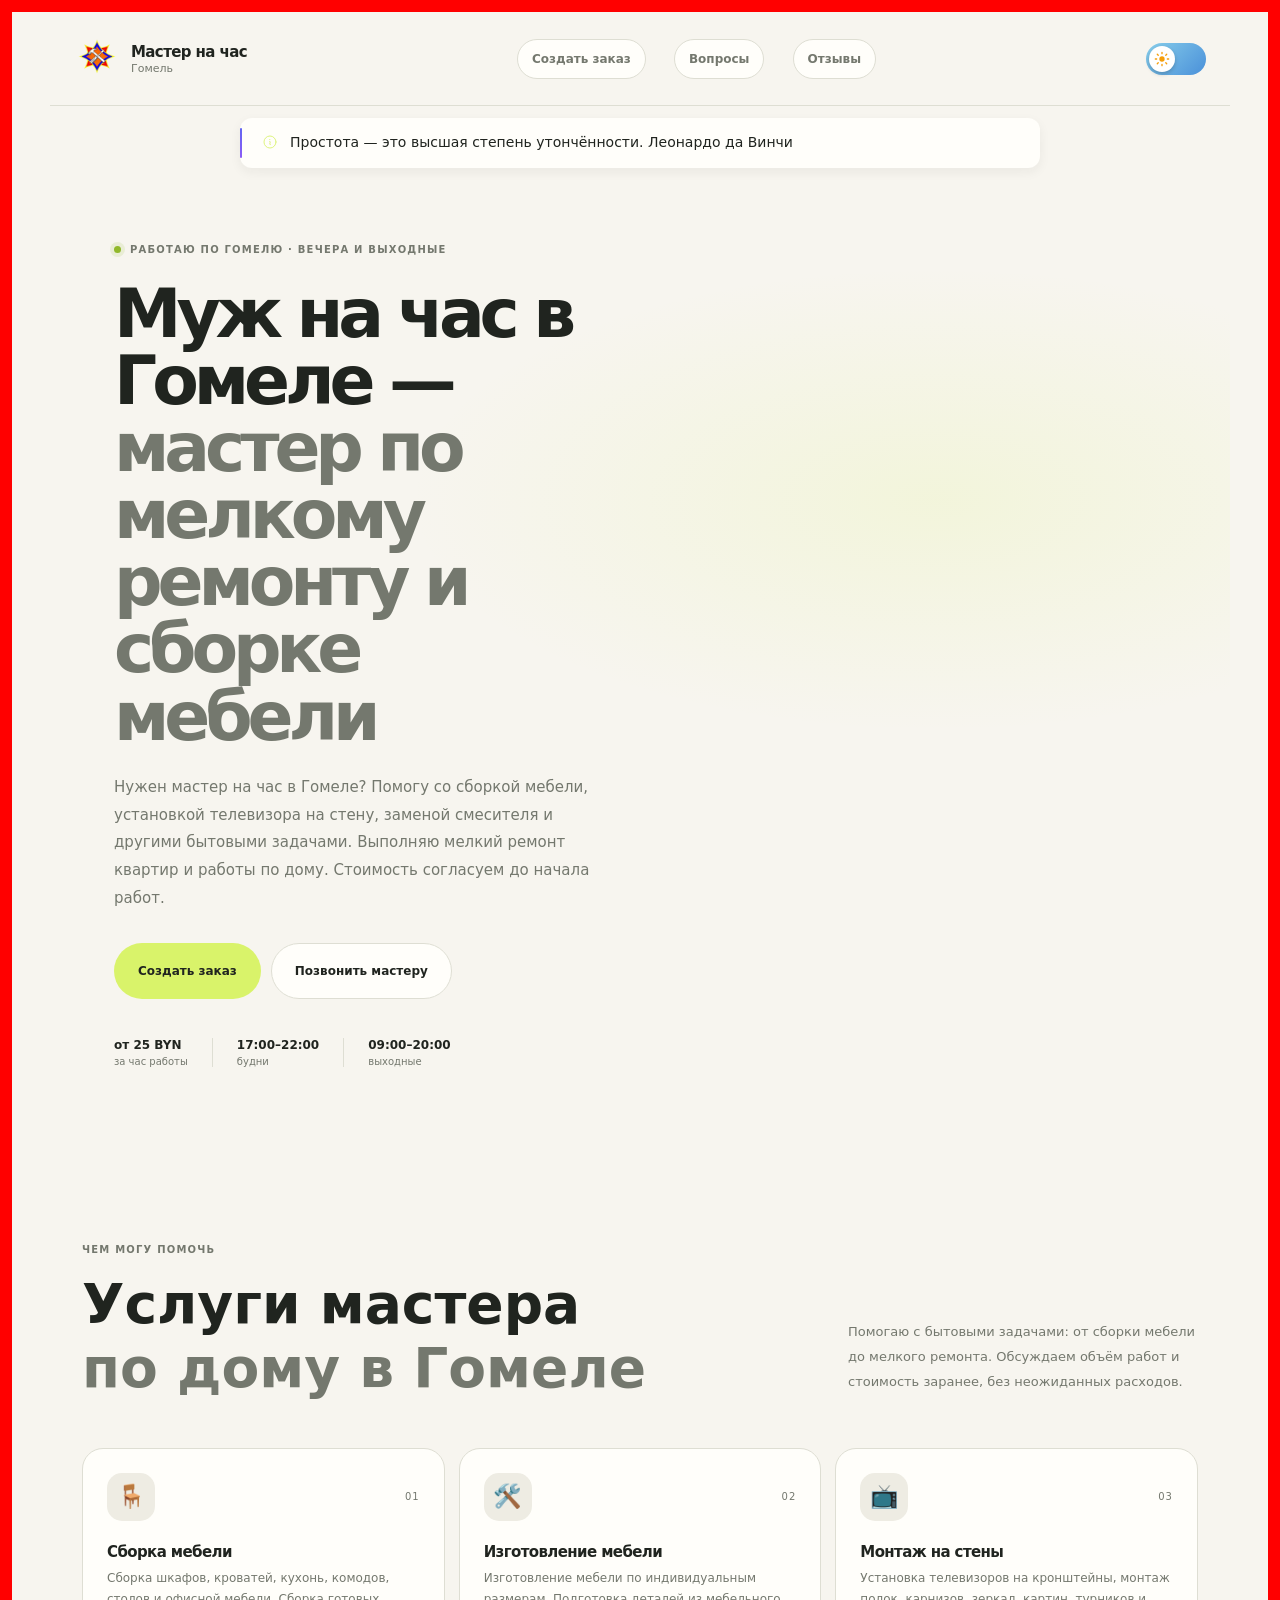
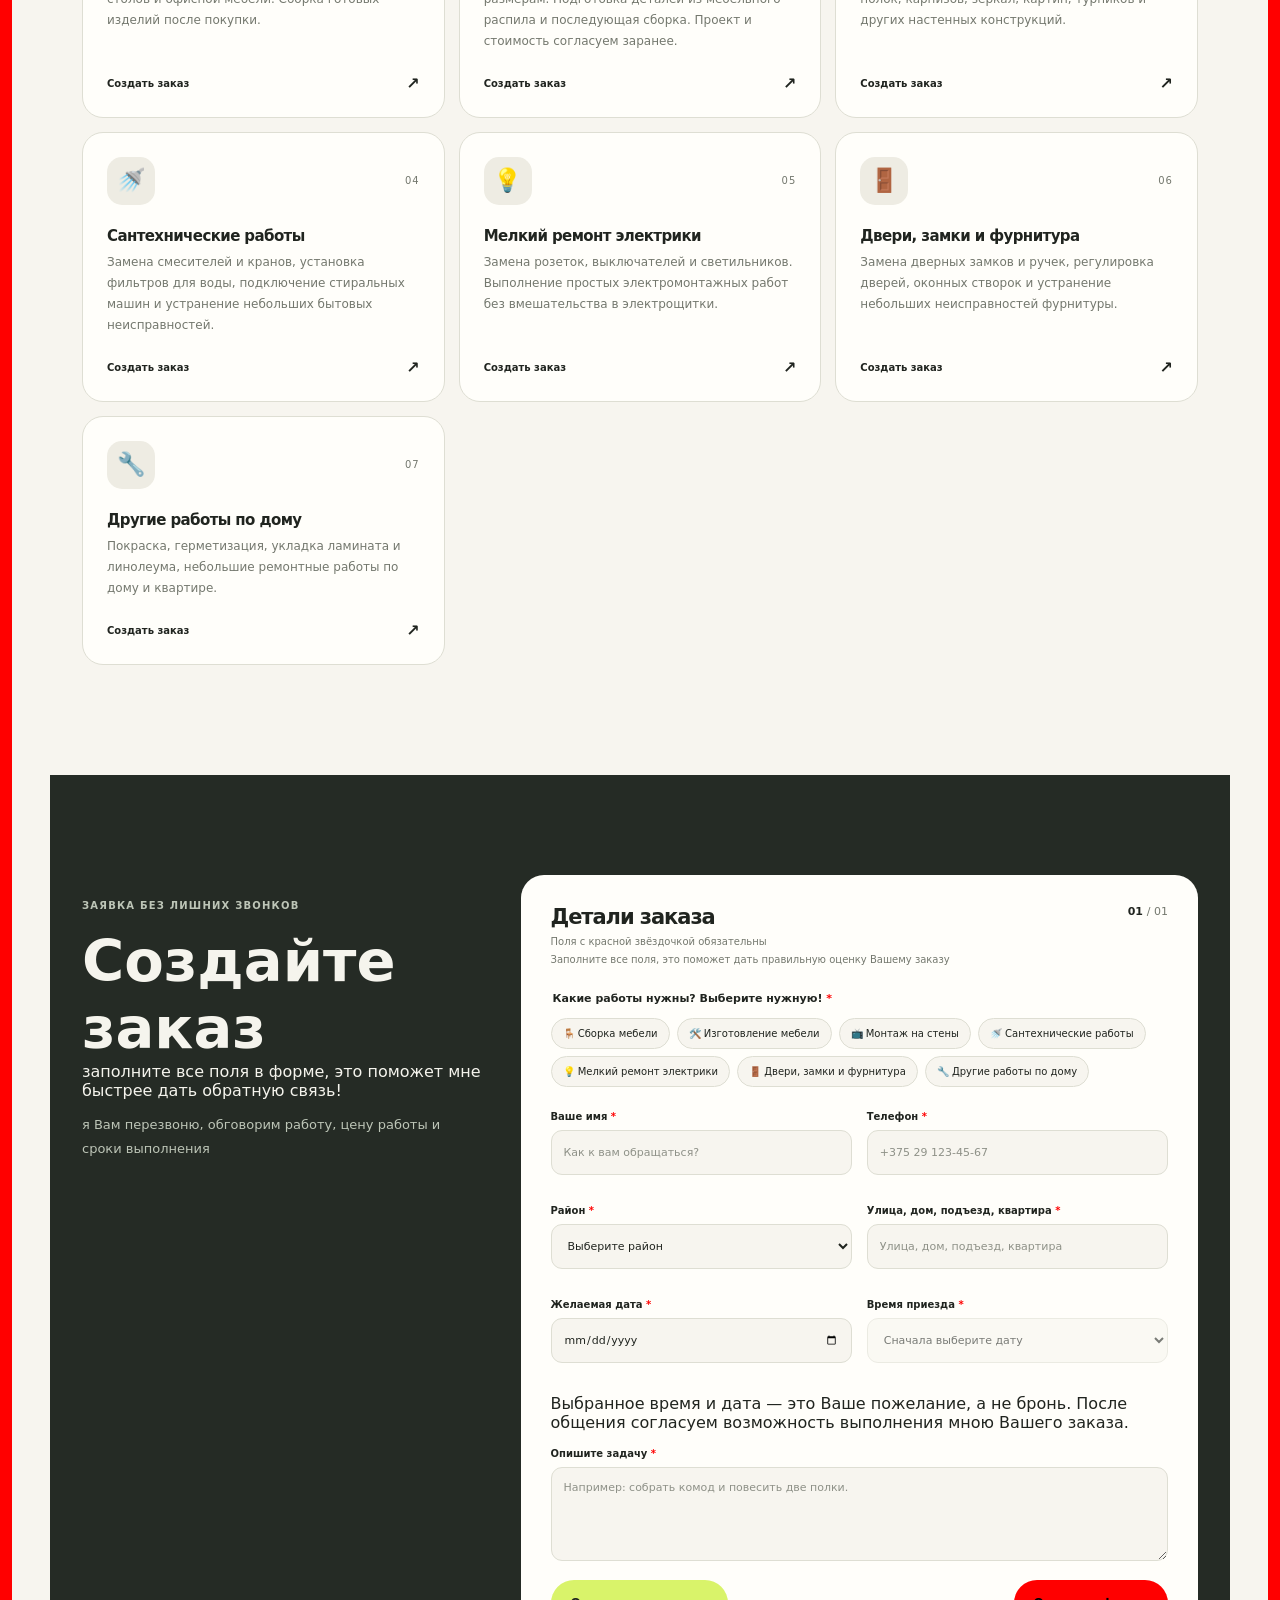
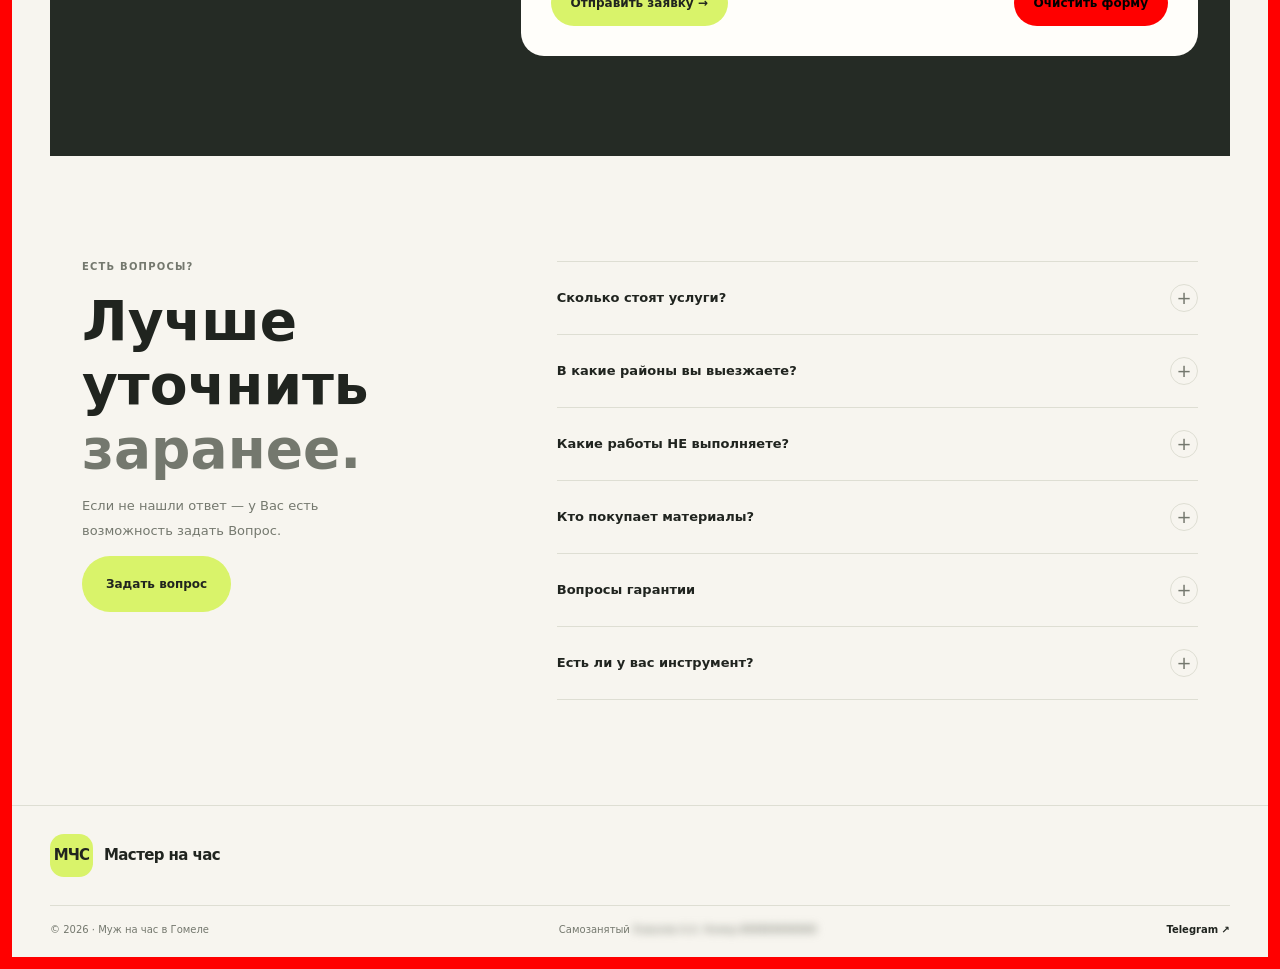
==== commit 6ea1f455: "fresh build 4/11/18-05" ====
--- a/index.html
+++ b/index.html
@@ -1,3 +1 @@
-<!DOCTYPE html><html  lang="ru"><head><meta charset="utf-8"><meta name="viewport" content="width=device-width, initial-scale=1"><title>Муж на час в Гомеле — мелкий ремонт и сборка мебели</title><script type="importmap">{"imports":{"#entry":"/_nuxt/XmLgI87Y.js"}}</script><script>(function(){try{var s=localStorage.getItem('theme'),d=matchMedia('(prefers-color-scheme: dark)').matches,
-                    dark=s==='dark'||(s!=='light'&&d),r=document.documentElement;
-                    r.classList.toggle('dark',dark);r.setAttribute('data-theme',dark?'dark':'light')}catch(e){}})()</script><style>.theme-switch[data-v-9a503275]{cursor:pointer;background:linear-gradient(135deg,#87ceeb,#4a90d9);border:none;border-radius:999px;width:60px;height:32px;padding:3px;transition:background .4s;position:relative}.dark{background:linear-gradient(135deg,#1a1a2e,#0f3460)}.theme-switch[data-v-9a503275]:has(.is-dark){background:linear-gradient(135deg,#1a1a2e,#0f3460)}.theme-switch__thumb[data-v-9a503275]{background:#fff;border-radius:50%;place-items:center;width:26px;height:26px;transition:left .3s cubic-bezier(.4,0,.2,1);display:grid;position:absolute;top:3px;left:3px;box-shadow:0 2px 4px #0003}.theme-switch__thumb.is-dark[data-v-9a503275]{left:31px}.thumb-icon[data-v-9a503275]{color:#f59e0b;width:16px;height:16px}.is-dark .thumb-icon[data-v-9a503275]{color:#6366f1}</style><style>.mobile-menu-button{cursor:pointer;-webkit-tap-highlight-color:transparent;background:0 0;border:none;border-radius:50%;place-items:center;width:40px;height:40px;padding:0;transition:background .2s;display:none;position:relative}.mobile-menu-button:active{background:#8882}.mobile-menu-button__line{background:currentColor;border-radius:2px;width:20px;height:2px;transition:transform .35s cubic-bezier(.4,0,.2,1),opacity .2s linear,width .35s cubic-bezier(.4,0,.2,1);position:absolute;left:50%;transform:translate(-50%)}.mobile-menu-button__line:first-child{top:12px}.mobile-menu-button__line:nth-child(2){top:19px}.mobile-menu-button__line:nth-child(3){top:26px}.mobile-menu-button.is-open .mobile-menu-button__line:first-child{top:19px;transform:translate(-50%)rotate(45deg)}.mobile-menu-button.is-open .mobile-menu-button__line:nth-child(2){opacity:0;transform:translate(-50%)scaleX(.2)}.mobile-menu-button.is-open .mobile-menu-button__line:nth-child(3){top:19px;transform:translate(-50%)rotate(-45deg)}@media (width<=768px){.mobile-menu-button{display:grid}.site-nav{display:none}}.mobile-menu-overlay{z-index:90;-webkit-backdrop-filter:blur(8px)saturate(120%);background:#0006;justify-content:center;align-items:flex-end;display:flex;position:fixed;inset:0}.mobile-menu-panel{background:var(--surface,#fff);width:100%;max-width:480px;color:var(--text,#111);padding:8px 16px calc(16px + env(safe-area-inset-bottom));border-radius:24px;flex-direction:column;flex:none;align-self:flex-end;gap:8px;height:auto;max-height:85vh;display:flex;overflow-y:auto;box-shadow:0 -8px 32px #0000002e}.mobile-menu-panel__grabber{background:#8884;border-radius:3px;width:40px;height:5px;margin:4px auto 12px}.mobile-menu-panel__nav{flex-direction:column;gap:2px;display:flex}.mobile-menu-panel__link{color:inherit;border-radius:14px;justify-content:space-between;align-items:center;padding:16px 12px;font-size:17px;font-weight:500;text-decoration:none;transition:background .15s;display:flex}.mobile-menu-panel__link:active{background:#8882}.mobile-menu-panel__link svg{opacity:.35;width:18px;height:18px}.mobile-menu-panel__footer{border-top:1px solid #8882;justify-content:space-between;align-items:center;margin-top:4px;padding:16px 12px 8px;display:flex}.mobile-menu-panel__footer-label{opacity:.6;font-size:15px}</style><style>.blurred{filter:blur(4px);-webkit-user-select:none;user-select:none;cursor:default;transition:filter .2s}</style><style>.wrapper[data-v-ac220884]{justify-content:center;align-items:center;padding:12px}.quote-card[data-v-ac220884],.wrapper[data-v-ac220884]{width:100%;display:flex}.quote-card[data-v-ac220884]{background:var(--surface);max-width:800px;color:var(--text);box-shadow:var(--shadow-sm);border-radius:12px;align-items:flex-start;gap:12px;padding:14px 18px 14px 22px;font-size:14px;line-height:1.55;position:relative}.quote-card[data-v-ac220884]:before{content:"";background:linear-gradient(#6366f1,#8b5cf6);border-radius:2px;width:2px;position:absolute;top:10px;bottom:10px;left:0}.quote-icon[data-v-ac220884]{width:16px;height:16px;color:var(--accent);opacity:.85;flex-shrink:0;margin-top:2px}.quote-text[data-v-ac220884]{margin:0}</style><style>.modal-backdrop[data-v-5642d748]{--modal-bg:var(--surface);--modal-text:var(--text);--modal-muted:var(--muted);--modal-border:var(--line);--modal-field-bg:var(--bg);--modal-accent:var(--accent-success,#7fa824);--modal-accent-ring:#7fa82433;--modal-danger:var(--red,red);--modal-danger-bg:color-mix(in srgb, var(--red,red) 12%, var(--surface));--modal-success:var(--accent-success,#7fa824);--modal-success-bg:color-mix(in srgb, var(--accent-success,#7fa824) 15%, var(--surface));z-index:1000;padding:var(--space-4);-webkit-backdrop-filter:blur(4px);backdrop-filter:blur(4px);background:#0f12188c;justify-content:center;align-items:center;display:flex;position:fixed;inset:0;overflow-y:auto}.modal[data-v-5642d748]{width:100%;max-width:480px;max-height:calc(100vh - 32px);padding:var(--space-5) var(--space-4) var(--space-4);border-radius:var(--radius-md);background:var(--modal-bg);color:var(--modal-text);box-shadow:var(--shadow-md);transition:background .2s,color .2s;position:relative;overflow-y:auto}.modal__close[data-v-5642d748]{top:var(--space-3);right:var(--space-3);width:36px;height:36px;color:var(--modal-muted);cursor:pointer;background:0 0;border:none;border-radius:50%;font-size:24px;line-height:1;transition:background .15s,color .15s;position:absolute}.modal__close[data-v-5642d748]:hover{background:var(--surface-soft);color:var(--modal-text)}.modal h3[data-v-5642d748]{margin:0 0 var(--space-2);font-size:var(--text-xl);color:var(--modal-text)}.modal__subtitle[data-v-5642d748]{margin:0 0 var(--space-4);font-size:var(--text-base);color:var(--modal-muted)}.modal__form[data-v-5642d748]{gap:var(--space-3)}.field[data-v-5642d748],.modal__form[data-v-5642d748]{flex-direction:column;display:flex}.field[data-v-5642d748]{gap:var(--space-1);font-size:var(--text-base)}.field>span[data-v-5642d748],.modal__form__subtitle[data-v-5642d748]{color:var(--modal-text);font-weight:500}.field input[data-v-5642d748],.field textarea[data-v-5642d748]{width:100%;padding:var(--space-2) var(--space-3);border:1px solid var(--modal-border);border-radius:var(--radius-sm);font:inherit;background:var(--modal-field-bg);color:var(--modal-text);transition:border-color .15s,box-shadow .15s,background .15s,color .15s}.field input[data-v-5642d748]::-moz-placeholder{color:var(--modal-muted);opacity:.8}.field textarea[data-v-5642d748]::-moz-placeholder{color:var(--modal-muted);opacity:.8}.field input[data-v-5642d748]::placeholder,.field textarea[data-v-5642d748]::placeholder{color:var(--modal-muted);opacity:.8}.field input[data-v-5642d748]:focus,.field textarea[data-v-5642d748]:focus{border-color:var(--modal-accent);box-shadow:0 0 0 3px var(--modal-accent-ring);outline:none}.field input[aria-invalid=true][data-v-5642d748],.field textarea[aria-invalid=true][data-v-5642d748]{border-color:var(--modal-danger)}.field__error[data-v-5642d748]{font-size:var(--text-sm);color:var(--modal-danger)}.honeypot[data-v-5642d748]{width:1px;height:1px;position:absolute;left:-9999px;overflow:hidden}.consent[data-v-5642d748]{align-items:flex-start;gap:var(--space-2);font-size:var(--text-md);color:var(--modal-muted);display:flex}.consent input[data-v-5642d748]{margin-top:2px}.form-message[data-v-5642d748]{padding:var(--space-2) var(--space-3);border-radius:var(--radius-sm);font-size:var(--text-md);margin:0}.form-message--error[data-v-5642d748]{background:var(--modal-danger-bg);color:var(--modal-danger)}.form-message--success[data-v-5642d748]{background:var(--modal-success-bg);color:var(--modal-success)}.modal__actions[data-v-5642d748]{gap:var(--space-2);margin-top:var(--space-1);display:flex}.modal__actions .button[data-v-5642d748]{flex:1}.modal-fade-enter-active[data-v-5642d748],.modal-fade-leave-active[data-v-5642d748]{transition:opacity .2s}.modal-fade-enter-from[data-v-5642d748],.modal-fade-leave-to[data-v-5642d748]{opacity:0}.modal-fade-enter-active .modal[data-v-5642d748],.modal-fade-leave-active .modal[data-v-5642d748]{transition:transform .2s,opacity .2s}.modal-fade-enter-from .modal[data-v-5642d748],.modal-fade-leave-to .modal[data-v-5642d748]{opacity:0;transform:translateY(12px)scale(.98)}@media (width<=480px){.modal[data-v-5642d748]{padding:var(--space-4) var(--space-3) var(--space-3);border-radius:var(--radius-sm)}}</style><link rel="stylesheet" href="/_nuxt/entry.DnVNcGSE.css" crossorigin><link rel="preload" as="fetch" crossorigin="anonymous" href="/_payload.json?_b=423a02f4-7b9b-4b86-8e51-2f97052d5bf8"><link rel="modulepreload" as="script" crossorigin href="/_nuxt/XmLgI87Y.js"><link rel="modulepreload" as="script" crossorigin href="/_nuxt/CrNVj10W.js"><link rel="modulepreload" as="script" crossorigin href="/_nuxt/DOsuXU-F.js"><link rel="modulepreload" as="script" crossorigin href="/_nuxt/DFbQA7nO.js"><link rel="modulepreload" as="script" crossorigin href="/_nuxt/Chao5xGE.js"><link rel="modulepreload" as="script" crossorigin href="/_nuxt/UduCWKek.js"><script type="module" src="/_nuxt/XmLgI87Y.js" crossorigin></script><link rel="prefetch" as="style" crossorigin href="/_nuxt/error-404.DpKY_dMl.css"><link rel="prefetch" as="script" crossorigin href="/_nuxt/B3IVO9j5.js"><link rel="prefetch" as="style" crossorigin href="/_nuxt/error-500.CmR4p1fc.css"><link rel="prefetch" as="script" crossorigin href="/_nuxt/DQVZLPwp.js"><link rel="prefetch" as="image" type="image/png" href="/_nuxt/logo-light.Ba-bhph8.png"><link rel="apple-touch-icon" sizes="180x180" href="/apple-touch-icon.png"><link rel="icon" type="image/png" sizes="32x32" href="/favicon-32x32.png"><link rel="icon" type="image/png" sizes="16x16" href="/favicon-16x16.png"><link rel="manifest" href="/site.webmanifest"><meta name="robots" content="index, follow, max-image-preview:large, max-snippet:-1, max-video-preview:-1"><meta name="description" content="Муж на час в Гомеле: сборка мебели, полки и телевизор на стену, смесители, розетки, замки. Вечера и выходные. Цена до начала работ."><meta property="og:title" content="Муж на час в Гомеле"><meta property="og:description" content="Мелкий ремонт и сборка мебели в Гомеле. Вечера и выходные, стоимость согласуем заранее."><meta property="og:type" content="website"><meta name="theme-color" content="#f7f5ef"></head><body><!--teleport start anchor--><!----><!--teleport anchor--><div id="__nuxt"><div class="handyman-site"><div class="section-wrap"><header class="site-header"><a aria-current="page" href="/" class="router-link-active router-link-exact-active brand" aria-label="Муж на час в Гомеле — на главную"><div><img class="brand__logo" src="/_nuxt/logo-light.Ba-bhph8.png" alt="Логотип"></div><span class="brand__copy"><strong>Мастер на час</strong><small>Гомель</small></span></a><nav class="site-nav" aria-label="Основная навигация"><a aria-current="page" href="/#order" class="router-link-active router-link-exact-active button button--secondary button--small"> Создать заказ </a><a aria-current="page" href="/#faq" class="router-link-active router-link-exact-active button button--secondary button--small"> Вопросы </a><a href="/review" class="button button--secondary button--small"> Отзывы </a></nav><div class="site-header__actions"><button class="theme-switch" type="button" role="switch" aria-checked="false" data-v-9a503275><span class="theme-switch__thumb" data-v-9a503275><svg viewBox="0 0 24 24" fill="currentColor" class="thumb-icon" data-v-9a503275><circle cx="12" cy="12" r="4" data-v-9a503275></circle><path d="M12 2v2M12 20v2M2 12h2M20 12h2M4.93 4.93l1.41 1.41M17.66 17.66l1.41 1.41M4.93 19.07l1.41-1.41M17.66 6.34l1.41-1.41" stroke="currentColor" stroke-width="2" stroke-linecap="round" data-v-9a503275></path></svg></span></button><button class="mobile-menu-button" type="button" aria-expanded="false" aria-label="Открыть меню" aria-controls="mobile-menu"><span class="mobile-menu-button__line"></span><span class="mobile-menu-button__line"></span><span class="mobile-menu-button__line"></span></button></div><!----></header><div class="wrapper" data-v-ac220884><div class="quote-card" role="status" data-v-ac220884><svg class="quote-icon" aria-hidden="true" fill="none" stroke="currentColor" stroke-width="1.5" viewBox="0 0 24 24" xmlns="http://www.w3.org/2000/svg" data-v-ac220884><path stroke-linecap="round" stroke-linejoin="round" d="M11.25 11.25l.041-.02a.75.75 0 011.063.852l-.708 2.836a.75.75 0 001.063.853l.041-.021M21 12a9 9 0 11-18 0 9 9 0 0118 0zm-9-3.75h.008v.008H12V8.25z" data-v-ac220884></path></svg><p class="quote-text" data-v-ac220884></p></div></div></div><div class="section-wrap"><!--[--><main><div class="hero-shell"><div class="section-wrap"><section id="top" class="hero section-wrap"><div class="hero__content"><div class="eyebrow"><span class="status-dot"></span> Работаю по Гомелю · Вечера и выходные</div><h1>Домашние дела?<br><span>Решим без хлопот.</span></h1><p class="hero__lead">Соберу мебель, заменю сантехнику и помогу с мелким ремонтом. Стоимость согласуем до начала работ.</p><div class="hero__actions"><button class="button button--primary button--large">Создать заказ </button><a class="button button--secondary button--large" href="tel:+375298677824">Позвонить мастеру</a></div><div class="hero__facts"><div><strong>от 25 BYN</strong><span>за час работы</span></div><div><strong>17:00–20:00</strong><span>будни</span></div><div><strong>09:00–20:00</strong><span>выходные</span></div></div></div></section></div></div><section id="services" class="section section-wrap"><div class="section-heading"><div><div class="eyebrow">Чем могу помочь</div><h2>Мелочи, которые<br><span>делают дом лучше.</span></h2></div><p>От одной полки до нескольких задач за один визит. Сначала обсуждаем объём, потом приступаю к работе.</p></div><div class="services-grid"><!--[--><article class="service-card"><div class="service-card__top"><span class="service-card__icon">🪑</span><span class="service-card__number">01</span></div><h3>Сборка мебели/ Изготовление мебели</h3><p>Шкафы, кровати, кухни, столы, офисная мебель. Кастомная мебель по согласованию из распила! </p><a href="#order" aria-label="Заказать услугу: Сборка мебели/ Изготовление мебели" class="service-card__link"> Создать заказ <span>↗</span></a></article><article class="service-card"><div class="service-card__top"><span class="service-card__icon">📺</span><span class="service-card__number">02</span></div><h3>Крепления и все что нужно повесить</h3><p>Телевизоры и карнизы, зеркала и картины, турники и люстры</p><a href="#order" aria-label="Заказать услугу: Крепления и все что нужно повесить" class="service-card__link"> Создать заказ <span>↗</span></a></article><article class="service-card"><div class="service-card__top"><span class="service-card__icon">🚿</span><span class="service-card__number">03</span></div><h3>Сантехника</h3><p>Смесители, краны, фильтры для воды, подключение стиральной машины</p><a href="#order" aria-label="Заказать услугу: Сантехника" class="service-card__link"> Создать заказ <span>↗</span></a></article><article class="service-card"><div class="service-card__top"><span class="service-card__icon">💡</span><span class="service-card__number">04</span></div><h3>Мелкая электрика</h3><p>Розетки, выключатели и светильники, замена модульной аппаратуры</p><a href="#order" aria-label="Заказать услугу: Мелкая электрика" class="service-card__link"> Создать заказ <span>↗</span></a></article><article class="service-card"><div class="service-card__top"><span class="service-card__icon">🚪</span><span class="service-card__number">05</span></div><h3>Двери и замки</h3><p>Замена замков, ручки и регулировка дверей, створок, окон</p><a href="#order" aria-label="Заказать услугу: Двери и замки" class="service-card__link"> Создать заказ <span>↗</span></a></article><article class="service-card"><div class="service-card__top"><span class="service-card__icon">🛠️</span><span class="service-card__number">06</span></div><h3>Мелкий ремонт</h3><p>Покраска и герметизация, укладка ламината и линолеума</p><a href="#order" aria-label="Заказать услугу: Мелкий ремонт" class="service-card__link"> Создать заказ <span>↗</span></a></article><article class="service-card"><div class="service-card__top"><span class="service-card__icon">🛠️</span><span class="service-card__number">07</span></div><h3>Другое</h3><p>Другие работы по дому/ квартире</p><a href="#order" aria-label="Заказать услугу: Другое" class="service-card__link"> Создать заказ <span>↗</span></a></article><!--]--></div></section><section id="order" class="order-section"><div class="section-wrap order-layout"><div class="order-intro"><div class="eyebrow">Заявка без лишних звонков</div><h2> Создайте заказ<br></h2><span>заполните все поля в форме, это поможет мне быстрее дать обратную связь! </span><p> я Вам перезвоню, обговорим работу, цену работы и сроки выполнения </p></div><form class="order-form"><div class="order-form__heading"><div><h3>Детали заказа</h3><p>Поля с красной звёздочкой обязательны</p><p>Заполните все поля, это поможет дать правильную оценку Вашему заказу</p></div><span class="order-form__step">01 <i>/ 01</i></span></div><fieldset><legend class="required-label">Какие работы нужны? Выберите нужную!</legend><div class="service-chips"><!--[--><button aria-pressed="false" class="" type="button">🪑 Сборка мебели/ Изготовление мебели</button><button aria-pressed="false" class="" type="button">📺 Крепления и все что нужно повесить</button><button aria-pressed="false" class="" type="button">🚿 Сантехника</button><button aria-pressed="false" class="" type="button">💡 Мелкая электрика</button><button aria-pressed="false" class="" type="button">🚪 Двери и замки</button><button aria-pressed="false" class="" type="button">🛠️ Мелкий ремонт</button><button aria-pressed="false" class="" type="button">🛠️ Другое</button><!--]--></div><div class="form-grid"><label class="field"><span class="required-label">Ваше имя</span><input value="" class="ym-disable-keys" autocomplete="name" maxlength="100" name="name" placeholder="Как к вам обращаться?" required></label><label class="field"><span class="required-label">Телефон </span><input value="" class="ym-disable-keys" autocomplete="tel" maxlength="30" name="phone" placeholder="+375 29 123-45-67" required type="tel"></label><label class="field"><span class="required-label">Район </span><select name="district" required><option value="" selected>Выберите район</option><!--[--><option value="Центральный">Центральный</option><option value="Железнодорожный">Железнодорожный</option><option value="Новобелицкий">Новобелицкий</option><option value="Советский">Советский</option><!--]--></select></label><label class="field"><span class="required-label">Улица, дом, подъезд, квартира</span><input value="" autocomplete="street-address" maxlength="200" name="address" placeholder="Улица, дом, подъезд, квартира"></label><label class="field"><span class="required-label">Желаемая дата </span><input value="" min="2026-11-03" name="preferred_date" required type="date"></label><label class="field"><span class="required-label">Время приезда </span><select disabled name="preferred_time" required><option value="" selected>Сначала выберите дату</option><!--[--><!--]--></select></label></div><p class="form-hint"> Выбранное время и дата — это Ваше пожелание, а не бронь. После общения согласуем возможность выполнения мною Вашего заказа. </p><label class="field"><span class="required-label">Опишите задачу </span><textarea maxlength="2000" minlength="10" name="description" placeholder="Например: собрать комод и повесить две полки." required rows="4"></textarea></label><div class="ya-captcha" token></div><div class="order-form__actions"><div><button class="button button--primary button--submit" type="submit">Отправить заявку → </button></div><div><button class="button button--ghost button--clear" type="button"> Очистить форму </button></div></div></fieldset><!----><!----><!----></form></div></section><!--[--><section id="faq" class="faq-section"><div class="section-wrap faq-layout"><div><div class="eyebrow">Есть вопросы?</div><h2>Лучше уточнить<br><span>заранее.</span></h2><p>Если не нашли ответ — у Вас есть возможность задать Вопрос.</p><button class="button button--primary button--large">Задать вопрос </button></div><div class="faq-list"><!--[--><details><summary>Сколько стоят услуги?<span aria-hidden="true">+</span></summary><p>Почасовая оплата — от 25 BYN/час. Минимальный заказ — 1 час. Итоговую стоимость согласуем до начала работ. Пенсионерам и нуждающимся делаю большие скидки</p></details><details><summary>В какие районы вы выезжаете?<span aria-hidden="true">+</span></summary><p>Центральный, Железнодорожный, Новобелицкий, Советский. Выезд в пределах Гомеля. Возможен выезд недалеко по району по согласованию</p></details><details><summary>Какие работы НЕ выполняете?<span aria-hidden="true">+</span></summary><p>Не выполняю работы с газом, электрощитками и несущими конструкциями — для них нужны профильные специалисты с допусками.</p></details><details><summary>Кто покупает материалы?<span aria-hidden="true">+</span></summary><p>Можно использовать ваши материалы или согласовать покупку с предоставлением чека.</p></details><details><summary>Вопросы гарантии<span aria-hidden="true">+</span></summary><p>14 дней гарантии на выполненные работы</p></details><details><summary>Есть ли у вас инструмент?<span aria-hidden="true">+</span></summary><p>Основные инструменты для работ естественно есть --- перфоратор, шуруповерт, пылесос, инструменты для реза, мелкие расходники.</p></details><!--]--></div></div></section><!--teleport start--><!--teleport end--><!--]--></main><!--]--></div><footer class="site-footer"><div class="section-wrap site-footer__main"><a class="brand" href="#top"><span class="brand__mark">МЧС</span><span class="brand__copy"><strong>Мастер на час</strong></span></a></div><div class="section-wrap site-footer__bottom"><span>© 2026 · Муж на час в Гомеле </span><span> Самозанятый <span class="blurred"> Ковалев А.А. Номер:888888888888 </span></span><a href="https://t.me/@dimakovalev25" target="_blank" rel="noopener noreferrer"> Telegram ↗</a></div></footer></div></div><div id="teleports"></div><script>window.__NUXT__={};window.__NUXT__.config={public:{smartcaptchaSitekey:"ysc1_bMT7z77FaXmyX4dO4DWFI8h4BQqNZSXj5Eh5d8JY0ac02980",ymId:113998757,"nuxt-robots":{version:"7.0.2",debug:false,credits:true,groups:[{comment:[],disallow:[""],allow:[],userAgent:["*"],contentUsage:[],contentSignal:[],_indexable:true,_rules:[],_normalized:true}],sitemap:["/sitemap.xml"],header:true,robotsEnabledValue:"index, follow, max-image-preview:large, max-snippet:-1, max-video-preview:-1",robotsDisabledValue:"noindex, nofollow",cacheControl:"max-age=14400, must-revalidate",botDetection:true}},app:{baseURL:"/",buildId:"423a02f4-7b9b-4b86-8e51-2f97052d5bf8",buildAssetsDir:"/_nuxt/",cdnURL:""}}</script><script type="application/json" data-nuxt-data="nuxt-app" data-ssr="true" id="__NUXT_DATA__" data-src="/_payload.json?_b=423a02f4-7b9b-4b86-8e51-2f97052d5bf8">[{"state":1,"once":14,"_errors":15,"serverRendered":11,"path":17,"prerenderedAt":18},["Reactive",2],{"$shandyman-theme":3,"$scurrent-quote":4,"$ssite-config":5},"light","",{"_priority":6,"env":10,"indexable":11,"name":12,"url":13},{"env":7,"name":8,"url":9},-15,-3,0,"production",true,"Муж на час Гомель","https:\u002F\u002Fwww.master-gomel.by",["Set"],["ShallowReactive",16],{},"\u002F",1793709489558]</script></body></html>+<!DOCTYPE html><html  lang="en"><head><meta charset="utf-8"><meta name="viewport" content="width=device-width, initial-scale=1"><title>Муж на час в Гомеле — мастер по мелкому ремонту | Муж на час в Гомеле</title><script type="importmap">{"imports":{"#entry":"/_nuxt/jyyp6aIz.js"}}</script><script>(function(){try{var e=localStorage.getItem(`theme`),t=matchMedia(`(prefers-color-scheme: dark)`).matches,n=e===`dark`||e!==`light`&&t,r=document.documentElement;r.classList.toggle(`dark`,n),r.setAttribute(`data-theme`,n?`dark`:`light`)}catch{}})();</script><style>.theme-switch[data-v-9a503275]{cursor:pointer;background:linear-gradient(135deg,#87ceeb,#4a90d9);border:none;border-radius:999px;width:60px;height:32px;padding:3px;transition:background .4s;position:relative}.dark{background:linear-gradient(135deg,#1a1a2e,#0f3460)}.theme-switch[data-v-9a503275]:has(.is-dark){background:linear-gradient(135deg,#1a1a2e,#0f3460)}.theme-switch__thumb[data-v-9a503275]{background:#fff;border-radius:50%;place-items:center;width:26px;height:26px;transition:left .3s cubic-bezier(.4,0,.2,1);display:grid;position:absolute;top:3px;left:3px;box-shadow:0 2px 4px #0003}.theme-switch__thumb.is-dark[data-v-9a503275]{left:31px}.thumb-icon[data-v-9a503275]{color:#f59e0b;width:16px;height:16px}.is-dark .thumb-icon[data-v-9a503275]{color:#6366f1}</style><style>.mobile-menu-button{cursor:pointer;-webkit-tap-highlight-color:transparent;background:0 0;border:none;border-radius:50%;place-items:center;width:40px;height:40px;padding:0;transition:background .2s;display:none;position:relative}.mobile-menu-button:active{background:#8882}.mobile-menu-button__line{background:currentColor;border-radius:2px;width:20px;height:2px;transition:transform .35s cubic-bezier(.4,0,.2,1),opacity .2s linear,width .35s cubic-bezier(.4,0,.2,1);position:absolute;left:50%;transform:translate(-50%)}.mobile-menu-button__line:first-child{top:12px}.mobile-menu-button__line:nth-child(2){top:19px}.mobile-menu-button__line:nth-child(3){top:26px}.mobile-menu-button.is-open .mobile-menu-button__line:first-child{top:19px;transform:translate(-50%)rotate(45deg)}.mobile-menu-button.is-open .mobile-menu-button__line:nth-child(2){opacity:0;transform:translate(-50%)scaleX(.2)}.mobile-menu-button.is-open .mobile-menu-button__line:nth-child(3){top:19px;transform:translate(-50%)rotate(-45deg)}@media (width<=768px){.mobile-menu-button{display:grid}.site-nav{display:none}}.mobile-menu-overlay{z-index:90;-webkit-backdrop-filter:blur(8px)saturate(120%);background:#0006;justify-content:center;align-items:flex-end;display:flex;position:fixed;inset:0}.mobile-menu-panel{background:var(--surface,#fff);width:100%;max-width:480px;color:var(--text,#111);padding:8px 16px calc(16px + env(safe-area-inset-bottom));border-radius:24px;flex-direction:column;flex:none;align-self:flex-end;gap:8px;height:auto;max-height:85vh;display:flex;overflow-y:auto;box-shadow:0 -8px 32px #0000002e}.mobile-menu-panel__grabber{background:#8884;border-radius:3px;width:40px;height:5px;margin:4px auto 12px}.mobile-menu-panel__nav{flex-direction:column;gap:2px;display:flex}.mobile-menu-panel__link{color:inherit;border-radius:14px;justify-content:space-between;align-items:center;padding:16px 12px;font-size:17px;font-weight:500;text-decoration:none;transition:background .15s;display:flex}.mobile-menu-panel__link:active{background:#8882}.mobile-menu-panel__link svg{opacity:.35;width:18px;height:18px}.mobile-menu-panel__footer{border-top:1px solid #8882;justify-content:space-between;align-items:center;margin-top:4px;padding:16px 12px 8px;display:flex}.mobile-menu-panel__footer-label{opacity:.6;font-size:15px}</style><style>.blurred{filter:blur(4px);-webkit-user-select:none;user-select:none;cursor:default;transition:filter .2s}</style><style>.wrapper[data-v-ac220884]{justify-content:center;align-items:center;padding:12px}.quote-card[data-v-ac220884],.wrapper[data-v-ac220884]{width:100%;display:flex}.quote-card[data-v-ac220884]{background:var(--surface);max-width:800px;color:var(--text);box-shadow:var(--shadow-sm);border-radius:12px;align-items:flex-start;gap:12px;padding:14px 18px 14px 22px;font-size:14px;line-height:1.55;position:relative}.quote-card[data-v-ac220884]:before{content:"";background:linear-gradient(#6366f1,#8b5cf6);border-radius:2px;width:2px;position:absolute;top:10px;bottom:10px;left:0}.quote-icon[data-v-ac220884]{width:16px;height:16px;color:var(--accent);opacity:.85;flex-shrink:0;margin-top:2px}.quote-text[data-v-ac220884]{margin:0}</style><style>.modal-backdrop[data-v-5642d748]{--modal-bg:var(--surface);--modal-text:var(--text);--modal-muted:var(--muted);--modal-border:var(--line);--modal-field-bg:var(--bg);--modal-accent:var(--accent-success,#7fa824);--modal-accent-ring:#7fa82433;--modal-danger:var(--red,red);--modal-danger-bg:color-mix(in srgb,var(--red,red) 12%,var(--surface));--modal-success:var(--accent-success,#7fa824);--modal-success-bg:color-mix(in srgb,var(--accent-success,#7fa824) 15%,var(--surface));z-index:1000;padding:var(--space-4);-webkit-backdrop-filter:blur(4px);backdrop-filter:blur(4px);background:#0f12188c;justify-content:center;align-items:center;display:flex;position:fixed;inset:0;overflow-y:auto}.modal[data-v-5642d748]{width:100%;max-width:480px;max-height:calc(100vh - 32px);padding:var(--space-5) var(--space-4) var(--space-4);border-radius:var(--radius-md);background:var(--modal-bg);color:var(--modal-text);box-shadow:var(--shadow-md);transition:background .2s,color .2s;position:relative;overflow-y:auto}.modal__close[data-v-5642d748]{top:var(--space-3);right:var(--space-3);width:36px;height:36px;color:var(--modal-muted);cursor:pointer;background:0 0;border:none;border-radius:50%;font-size:24px;line-height:1;transition:background .15s,color .15s;position:absolute}.modal__close[data-v-5642d748]:hover{background:var(--surface-soft);color:var(--modal-text)}.modal h3[data-v-5642d748]{margin:0 0 var(--space-2);font-size:var(--text-xl);color:var(--modal-text)}.modal__subtitle[data-v-5642d748]{margin:0 0 var(--space-4);font-size:var(--text-base);color:var(--modal-muted)}.modal__form[data-v-5642d748]{gap:var(--space-3)}.field[data-v-5642d748],.modal__form[data-v-5642d748]{flex-direction:column;display:flex}.field[data-v-5642d748]{gap:var(--space-1);font-size:var(--text-base)}.field>span[data-v-5642d748],.modal__form__subtitle[data-v-5642d748]{color:var(--modal-text);font-weight:500}.field input[data-v-5642d748],.field textarea[data-v-5642d748]{width:100%;padding:var(--space-2) var(--space-3);border:1px solid var(--modal-border);border-radius:var(--radius-sm);font:inherit;background:var(--modal-field-bg);color:var(--modal-text);transition:border-color .15s,box-shadow .15s,background .15s,color .15s}.field input[data-v-5642d748]::-moz-placeholder{color:var(--modal-muted);opacity:.8}.field textarea[data-v-5642d748]::-moz-placeholder{color:var(--modal-muted);opacity:.8}.field input[data-v-5642d748]::placeholder,.field textarea[data-v-5642d748]::placeholder{color:var(--modal-muted);opacity:.8}.field input[data-v-5642d748]:focus,.field textarea[data-v-5642d748]:focus{border-color:var(--modal-accent);box-shadow:0 0 0 3px var(--modal-accent-ring);outline:none}.field input[aria-invalid=true][data-v-5642d748],.field textarea[aria-invalid=true][data-v-5642d748]{border-color:var(--modal-danger)}.field__error[data-v-5642d748]{font-size:var(--text-sm);color:var(--modal-danger)}.honeypot[data-v-5642d748]{width:1px;height:1px;position:absolute;left:-9999px;overflow:hidden}.consent[data-v-5642d748]{align-items:flex-start;gap:var(--space-2);font-size:var(--text-md);color:var(--modal-muted);display:flex}.consent input[data-v-5642d748]{margin-top:2px}.form-message[data-v-5642d748]{padding:var(--space-2) var(--space-3);border-radius:var(--radius-sm);font-size:var(--text-md);margin:0}.form-message--error[data-v-5642d748]{background:var(--modal-danger-bg);color:var(--modal-danger)}.form-message--success[data-v-5642d748]{background:var(--modal-success-bg);color:var(--modal-success)}.modal__actions[data-v-5642d748]{gap:var(--space-2);margin-top:var(--space-1);display:flex}.modal__actions .button[data-v-5642d748]{flex:1}.modal-fade-enter-active[data-v-5642d748],.modal-fade-leave-active[data-v-5642d748]{transition:opacity .2s}.modal-fade-enter-from[data-v-5642d748],.modal-fade-leave-to[data-v-5642d748]{opacity:0}.modal-fade-enter-active .modal[data-v-5642d748],.modal-fade-leave-active .modal[data-v-5642d748]{transition:transform .2s,opacity .2s}.modal-fade-enter-from .modal[data-v-5642d748],.modal-fade-leave-to .modal[data-v-5642d748]{opacity:0;transform:translateY(12px)scale(.98)}@media (width<=480px){.modal[data-v-5642d748]{padding:var(--space-4) var(--space-3) var(--space-3);border-radius:var(--radius-sm)}}</style><link rel="stylesheet" href="/_nuxt/entry.DnVNcGSE.css" crossorigin><link rel="preload" as="fetch" crossorigin="anonymous" href="/_payload.json?_b=b87b0912-c889-4be3-a3ed-aebbbec12b94"><link rel="modulepreload" as="script" crossorigin href="/_nuxt/jyyp6aIz.js"><link rel="modulepreload" as="script" crossorigin href="/_nuxt/BfXRkTWZ.js"><link rel="modulepreload" as="script" crossorigin href="/_nuxt/TRKoZUJd.js"><link rel="modulepreload" as="script" crossorigin href="/_nuxt/CRftiuFL.js"><link rel="modulepreload" as="script" crossorigin href="/_nuxt/BuzrWBi_.js"><link rel="modulepreload" as="script" crossorigin href="/_nuxt/NuVCjBZY.js"><script type="module" src="/_nuxt/jyyp6aIz.js" crossorigin></script><link rel="prefetch" as="style" crossorigin href="/_nuxt/error-404.DpKY_dMl.css"><link rel="prefetch" as="script" crossorigin href="/_nuxt/DHRzNlj3.js"><link rel="prefetch" as="style" crossorigin href="/_nuxt/error-500.CmR4p1fc.css"><link rel="prefetch" as="script" crossorigin href="/_nuxt/CZPffbs4.js"><link rel="prefetch" as="image" type="image/png" href="/_nuxt/logo-light.Ba-bhph8.png"><link rel="apple-touch-icon" sizes="180x180" href="/apple-touch-icon.png" type="image/png"><link rel="icon" type="image/png" sizes="32x32" href="/favicon-32x32.png"><link rel="icon" type="image/png" sizes="16x16" href="/favicon-16x16.png"><link rel="manifest" href="/site.webmanifest"><meta property="og:type" content="website"><link rel="alternate" type="text/markdown" href="/index.md"><link rel="describedby" href="/llms.txt"><meta name="robots" content="index, follow"><meta name="description" content="Муж на час в Гомеле. Сборка мебели, установка полок и телевизоров, замена смесителей, ремонт розеток и замков. Выезд по Гомелю, вечера и выходные. Цена от 25 BYN/час."><meta property="og:title" content="Муж на час в Гомеле — мастер по мелкому ремонту"><meta property="og:description" content="Муж на час в Гомеле. Сборка мебели, установка полок и телевизоров, замена смесителей, ремонт розеток и замков. Выезд по Гомелю, вечера и выходные. Цена от 25 BYN/час."><meta property="og:url" content="https://master-gomel.by"><meta property="og:site_name" content="Муж на час в Гомеле"><meta property="og:locale" content="ru_BY"><meta name="twitter:card" content="summary_large_image"><meta name="twitter:title" content="Муж на час в Гомеле — мастер по мелкому ремонту"><meta name="twitter:description" content="Муж на час в Гомеле. Сборка мебели, установка полок и телевизоров, замена смесителей, ремонт розеток и замков. Выезд по Гомелю, вечера и выходные. Цена от 25 BYN/час."><link rel="canonical" href="https://master-gomel.by"><meta name="theme-color" content="#f7f5ef"><script type="application/ld+json">{"@context":"https://schema.org","@type":"HomeAndConstructionBusiness","name":"Муж на час в Гомеле","url":"https://master-gomel.by","description":"Муж на час в Гомеле. Сборка мебели, установка полок и телевизоров, замена смесителей, ремонт розеток и замков. Выезд по Гомелю, вечера и выходные. Цена от 25 BYN/час.","areaServed":{"@type":"City","name":"Гомель","containedInPlace":{"@type":"Country","name":"Беларусь"}},"priceRange":"от 25 BYN/час","currenciesAccepted":"BYN","availableLanguage":"Russian","hasOfferCatalog":{"@type":"OfferCatalog","name":"Услуги мастера","itemListElement":[{"@type":"OfferCatalog","name":"Сборка мебели"},{"@type":"OfferCatalog","name":"Мелкий бытовой ремонт"},{"@type":"OfferCatalog","name":"Установка полок и телевизоров"},{"@type":"OfferCatalog","name":"Замена смесителей и сантехнические работы"}]}}</script></head><body><!--teleport start anchor--><!----><!--teleport anchor--><div id="__nuxt"><div class="handyman-site"><div class="section-wrap"><header class="site-header"><a aria-current="page" href="/" class="router-link-active router-link-exact-active brand" aria-label="Муж на час в Гомеле — на главную"><div><img class="brand__logo" src="/_nuxt/logo-light.Ba-bhph8.png" alt="Логотип"></div><span class="brand__copy"><strong>Мастер на час</strong><small>Гомель</small></span></a><nav class="site-nav" aria-label="Основная навигация"><a aria-current="page" href="/#order" class="router-link-active router-link-exact-active button button--secondary button--small"> Создать заказ </a><a aria-current="page" href="/#faq" class="router-link-active router-link-exact-active button button--secondary button--small"> Вопросы </a><a href="/review" class="button button--secondary button--small"> Отзывы </a></nav><div class="site-header__actions"><button class="theme-switch" type="button" role="switch" aria-checked="false" data-v-9a503275><span class="theme-switch__thumb" data-v-9a503275><svg viewBox="0 0 24 24" fill="currentColor" class="thumb-icon" data-v-9a503275><circle cx="12" cy="12" r="4" data-v-9a503275></circle><path d="M12 2v2M12 20v2M2 12h2M20 12h2M4.93 4.93l1.41 1.41M17.66 17.66l1.41 1.41M4.93 19.07l1.41-1.41M17.66 6.34l1.41-1.41" stroke="currentColor" stroke-width="2" stroke-linecap="round" data-v-9a503275></path></svg></span></button><button class="mobile-menu-button" type="button" aria-expanded="false" aria-label="Открыть меню" aria-controls="mobile-menu"><span class="mobile-menu-button__line"></span><span class="mobile-menu-button__line"></span><span class="mobile-menu-button__line"></span></button></div><!----></header><div class="wrapper" data-v-ac220884><div class="quote-card" role="status" data-v-ac220884><svg class="quote-icon" aria-hidden="true" fill="none" stroke="currentColor" stroke-width="1.5" viewBox="0 0 24 24" xmlns="http://www.w3.org/2000/svg" data-v-ac220884><path stroke-linecap="round" stroke-linejoin="round" d="M11.25 11.25l.041-.02a.75.75 0 011.063.852l-.708 2.836a.75.75 0 001.063.853l.041-.021M21 12a9 9 0 11-18 0 9 9 0 0118 0zm-9-3.75h.008v.008H12V8.25z" data-v-ac220884></path></svg><p class="quote-text" data-v-ac220884></p></div></div></div><div class="section-wrap"><!--[--><main><div class="hero-shell"><div class="section-wrap"><section id="top" class="hero section-wrap" aria-labelledby="hero-title"><div class="hero__content"><div class="eyebrow"><span class="status-dot"></span> Работаю по Гомелю · Вечера и выходные </div><h1 id="hero-title"> Муж на час в Гомеле — <span>мастер по мелкому ремонту и сборке мебели</span></h1><p class="hero__lead"> Нужен мастер на час в Гомеле? Помогу со сборкой мебели, установкой телевизора на стену, заменой смесителя и другими бытовыми задачами. Выполняю мелкий ремонт квартир и работы по дому. Стоимость согласуем до начала работ. </p><div class="hero__actions"><button class="button button--primary button--large"> Создать заказ </button><a class="button button--secondary button--large" href="tel:+375298677824">Позвонить мастеру</a></div><div class="hero__facts"><div><strong>от 25 BYN</strong><span>за час работы</span></div><div><strong>17:00–22:00</strong><span>будни</span></div><div><strong>09:00–20:00</strong><span>выходные</span></div></div></div></section></div></div><section id="services" class="section section-wrap" aria-labelledby="services-title"><div class="section-heading"><div><div class="eyebrow">Чем могу помочь</div><h2 id="services-title"> Услуги мастера <br><span>по дому в Гомеле</span></h2></div><p> Помогаю с бытовыми задачами: от сборки мебели до мелкого ремонта. Обсуждаем объём работ и стоимость заранее, без неожиданных расходов. </p></div><div class="services-grid"><!--[--><article class="service-card"><div class="service-card__top"><span class="service-card__icon" aria-hidden="true">🪑</span><span class="service-card__number">01</span></div><h3>Сборка мебели</h3><p>Сборка шкафов, кроватей, кухонь, комодов, столов и офисной мебели. Сборка готовых изделий после покупки.</p><a href="#order" aria-label="Заказать услугу: Сборка мебели" class="service-card__link"> Создать заказ <span aria-hidden="true">↗</span></a></article><article class="service-card"><div class="service-card__top"><span class="service-card__icon" aria-hidden="true">🛠️</span><span class="service-card__number">02</span></div><h3>Изготовление мебели</h3><p>Изготовление мебели по индивидуальным размерам. Подготовка деталей из мебельного распила и последующая сборка. Проект и стоимость согласуем заранее.</p><a href="#order" aria-label="Заказать услугу: Изготовление мебели" class="service-card__link"> Создать заказ <span aria-hidden="true">↗</span></a></article><article class="service-card"><div class="service-card__top"><span class="service-card__icon" aria-hidden="true">📺</span><span class="service-card__number">03</span></div><h3>Монтаж на стены</h3><p>Установка телевизоров на кронштейны, монтаж полок, карнизов, зеркал, картин, турников и других настенных конструкций.</p><a href="#order" aria-label="Заказать услугу: Монтаж на стены" class="service-card__link"> Создать заказ <span aria-hidden="true">↗</span></a></article><article class="service-card"><div class="service-card__top"><span class="service-card__icon" aria-hidden="true">🚿</span><span class="service-card__number">04</span></div><h3>Сантехнические работы</h3><p>Замена смесителей и кранов, установка фильтров для воды, подключение стиральных машин и устранение небольших бытовых неисправностей.</p><a href="#order" aria-label="Заказать услугу: Сантехнические работы" class="service-card__link"> Создать заказ <span aria-hidden="true">↗</span></a></article><article class="service-card"><div class="service-card__top"><span class="service-card__icon" aria-hidden="true">💡</span><span class="service-card__number">05</span></div><h3>Мелкий ремонт электрики</h3><p>Замена розеток, выключателей и светильников. Выполнение простых электромонтажных работ без вмешательства в электрощитки.</p><a href="#order" aria-label="Заказать услугу: Мелкий ремонт электрики" class="service-card__link"> Создать заказ <span aria-hidden="true">↗</span></a></article><article class="service-card"><div class="service-card__top"><span class="service-card__icon" aria-hidden="true">🚪</span><span class="service-card__number">06</span></div><h3>Двери, замки и фурнитура</h3><p>Замена дверных замков и ручек, регулировка дверей, оконных створок и устранение небольших неисправностей фурнитуры.</p><a href="#order" aria-label="Заказать услугу: Двери, замки и фурнитура" class="service-card__link"> Создать заказ <span aria-hidden="true">↗</span></a></article><article class="service-card"><div class="service-card__top"><span class="service-card__icon" aria-hidden="true">🔧</span><span class="service-card__number">07</span></div><h3>Другие работы по дому</h3><p>Покраска, герметизация, укладка ламината и линолеума, небольшие ремонтные работы по дому и квартире.</p><a href="#order" aria-label="Заказать услугу: Другие работы по дому" class="service-card__link"> Создать заказ <span aria-hidden="true">↗</span></a></article><!--]--></div></section><section id="order" class="order-section"><div class="section-wrap order-layout"><div class="order-intro"><div class="eyebrow">Заявка без лишних звонков</div><h2> Создайте заказ<br></h2><span>заполните все поля в форме, это поможет мне быстрее дать обратную связь! </span><p> я Вам перезвоню, обговорим работу, цену работы и сроки выполнения </p></div><form class="order-form"><div class="order-form__heading"><div><h3>Детали заказа</h3><p>Поля с красной звёздочкой обязательны</p><p>Заполните все поля, это поможет дать правильную оценку Вашему заказу</p></div><span class="order-form__step">01 <i>/ 01</i></span></div><fieldset><legend class="required-label">Какие работы нужны? Выберите нужную!</legend><div class="service-chips"><!--[--><button aria-pressed="false" class="" type="button">🪑 Сборка мебели</button><button aria-pressed="false" class="" type="button">🛠️ Изготовление мебели</button><button aria-pressed="false" class="" type="button">📺 Монтаж на стены</button><button aria-pressed="false" class="" type="button">🚿 Сантехнические работы</button><button aria-pressed="false" class="" type="button">💡 Мелкий ремонт электрики</button><button aria-pressed="false" class="" type="button">🚪 Двери, замки и фурнитура</button><button aria-pressed="false" class="" type="button">🔧 Другие работы по дому</button><!--]--></div><div class="form-grid"><label class="field"><span class="required-label">Ваше имя</span><input value="" class="ym-disable-keys" autocomplete="name" maxlength="100" name="name" placeholder="Как к вам обращаться?" required></label><label class="field"><span class="required-label">Телефон </span><input value="" class="ym-disable-keys" autocomplete="tel" maxlength="30" name="phone" placeholder="+375 29 123-45-67" required type="tel"></label><label class="field"><span class="required-label">Район </span><select name="district" required><option value="" selected>Выберите район</option><!--[--><option value="Центральный">Центральный</option><option value="Железнодорожный">Железнодорожный</option><option value="Новобелицкий">Новобелицкий</option><option value="Советский">Советский</option><!--]--></select></label><label class="field"><span class="required-label">Улица, дом, подъезд, квартира</span><input value="" autocomplete="street-address" maxlength="200" name="address" placeholder="Улица, дом, подъезд, квартира"></label><label class="field"><span class="required-label">Желаемая дата </span><input value="" min="2026-11-04" name="preferred_date" required type="date"></label><label class="field"><span class="required-label">Время приезда </span><select disabled name="preferred_time" required><option value="" selected>Сначала выберите дату</option><!--[--><!--]--></select></label></div><p class="form-hint"> Выбранное время и дата — это Ваше пожелание, а не бронь. После общения согласуем возможность выполнения мною Вашего заказа. </p><label class="field"><span class="required-label">Опишите задачу </span><textarea maxlength="2000" minlength="10" name="description" placeholder="Например: собрать комод и повесить две полки." required rows="4"></textarea></label><div class="ya-captcha" token></div><div class="order-form__actions"><div><button class="button button--primary button--submit" type="submit">Отправить заявку → </button></div><div><button class="button button--ghost button--clear" type="button"> Очистить форму </button></div></div></fieldset><!----><!----><!----></form></div></section><!--[--><section id="faq" class="faq-section"><div class="section-wrap faq-layout"><div><div class="eyebrow">Есть вопросы?</div><h2>Лучше уточнить<br><span>заранее.</span></h2><p>Если не нашли ответ — у Вас есть возможность задать Вопрос.</p><button class="button button--primary button--large">Задать вопрос </button></div><div class="faq-list"><!--[--><details><summary>Сколько стоят услуги?<span aria-hidden="true">+</span></summary><p>Почасовая оплата — от 25 BYN/час. Минимальный заказ — 1 час. Итоговую стоимость согласуем до начала работ. Пенсионерам и нуждающимся делаю большие скидки</p></details><details><summary>В какие районы вы выезжаете?<span aria-hidden="true">+</span></summary><p>Центральный, Железнодорожный, Новобелицкий, Советский. Выезд в пределах Гомеля. Возможен выезд недалеко по району по согласованию</p></details><details><summary>Какие работы НЕ выполняете?<span aria-hidden="true">+</span></summary><p>Не выполняю работы с газом, электрощитками и несущими конструкциями — для них нужны профильные специалисты с допусками.</p></details><details><summary>Кто покупает материалы?<span aria-hidden="true">+</span></summary><p>Можно использовать ваши материалы или согласовать покупку с предоставлением чека.</p></details><details><summary>Вопросы гарантии<span aria-hidden="true">+</span></summary><p>14 дней гарантии на выполненные работы</p></details><details><summary>Есть ли у вас инструмент?<span aria-hidden="true">+</span></summary><p>Основные инструменты для работ естественно есть --- перфоратор, шуруповерт, пылесос, инструменты для реза, мелкие расходники.</p></details><!--]--></div></div></section><!--teleport start--><!--teleport end--><!--]--></main><!--]--></div><footer class="site-footer"><div class="section-wrap site-footer__main"><a class="brand" href="#top"><span class="brand__mark">МЧС</span><span class="brand__copy"><strong>Мастер на час</strong></span></a></div><div class="section-wrap site-footer__bottom"><span>© 2026 · Муж на час в Гомеле </span><span> Самозанятый <span class="blurred"> Ковалев А.А. Номер:888888888888 </span></span><a href="https://t.me/dimakovalev25" target="_blank" rel="noopener noreferrer"> Telegram ↗</a></div></footer></div></div><div id="teleports"></div><script>window.__NUXT__={};window.__NUXT__.config={public:{apiBase:"https://api.master-gomel.by",siteUrl:"https://master-gomel.by",smartcaptchaSitekey:"ysc1_bMT7z77FaXmyX4dO4DWFI8h4BQqNZSXj5Eh5d8JY0ac02980",ymId:113998757,"nuxt-seo-utils-version":"9.0.1","seo-utils":{canonicalQueryWhitelist:["page","sort","filter","search","q","category","tag"],canonicalLowercase:true,automaticTwitterTags:true,tagPriority:"low",separator:"",titleSeparator:""},skewProtection:{basePath:"/__skew",assetRecovery:{_tag:"disabled"},cookie:false,debug:false,connectionTracking:"",routeTracking:"",ipTracking:"",reloadStrategy:"prompt",multiTab:true,version:"2.0.3"},"nuxt-robots":{version:"7.0.2",debug:false,credits:true,groups:[{comment:[],disallow:[""],allow:["/"],userAgent:["*"],contentUsage:[],contentSignal:["search=yes, ai-input=yes"],_indexable:true,_rules:[{pattern:"/",allow:true}],_normalized:true}],sitemap:["/sitemap.xml"],header:true,robotsEnabledValue:"index, follow, max-image-preview:large, max-snippet:-1, max-video-preview:-1",robotsDisabledValue:"noindex, nofollow",cacheControl:"max-age=14400, must-revalidate",botDetection:true},"nuxt-og-image":{defaults:{emojis:"noto",extension:"png",width:1200,height:600,cacheMaxAgeSeconds:259200},includeTwitter:true,browserEnabled:false,hasServerRuntime:false}},app:{baseURL:"/",buildId:"b87b0912-c889-4be3-a3ed-aebbbec12b94",buildAssetsDir:"/_nuxt/",cdnURL:""}}</script><script type="application/ld+json" data-nuxt-schema-org="true" data-hid="schema-org-graph">{"@context":"https://schema.org","@graph":[{"@id":"https://master-gomel.by/#website","@type":"WebSite","name":"Муж на час в Гомеле","url":"https://master-gomel.by/"},{"@id":"https://master-gomel.by#webpage","@type":"WebPage","description":"Муж на час в Гомеле. Сборка мебели, установка полок и телевизоров, замена смесителей, ремонт розеток и замков. Выезд по Гомелю, вечера и выходные. Цена от 25 BYN/час.","name":"Муж на час в Гомеле — мастер по мелкому ремонту","url":"https://master-gomel.by","isPartOf":{"@id":"https://master-gomel.by/#website"},"potentialAction":[{"@type":"ReadAction","target":["https://master-gomel.by"]}]}]}</script><script type="application/json" data-nuxt-data="nuxt-app" data-ssr="true" id="__NUXT_DATA__" data-src="/_payload.json?_b=b87b0912-c889-4be3-a3ed-aebbbec12b94">[{"state":1,"once":15,"_errors":16,"serverRendered":12,"path":18,"prerenderedAt":19},["Reactive",2],{"$snuxt-seo-utils:routeRules":3,"$shandyman-theme":4,"$scurrent-quote":5,"$ssite-config":6},{"head":-1,"seoMeta":-1},"light","",{"_priority":7,"env":11,"indexable":12,"name":13,"url":14},{"env":8,"url":9,"name":10},-15,0,-3,"production",true,"Муж на час в Гомеле","https:\u002F\u002Fmaster-gomel.by",["Set"],["ShallowReactive",17],{},"\u002F",1793804578793]</script></body></html>
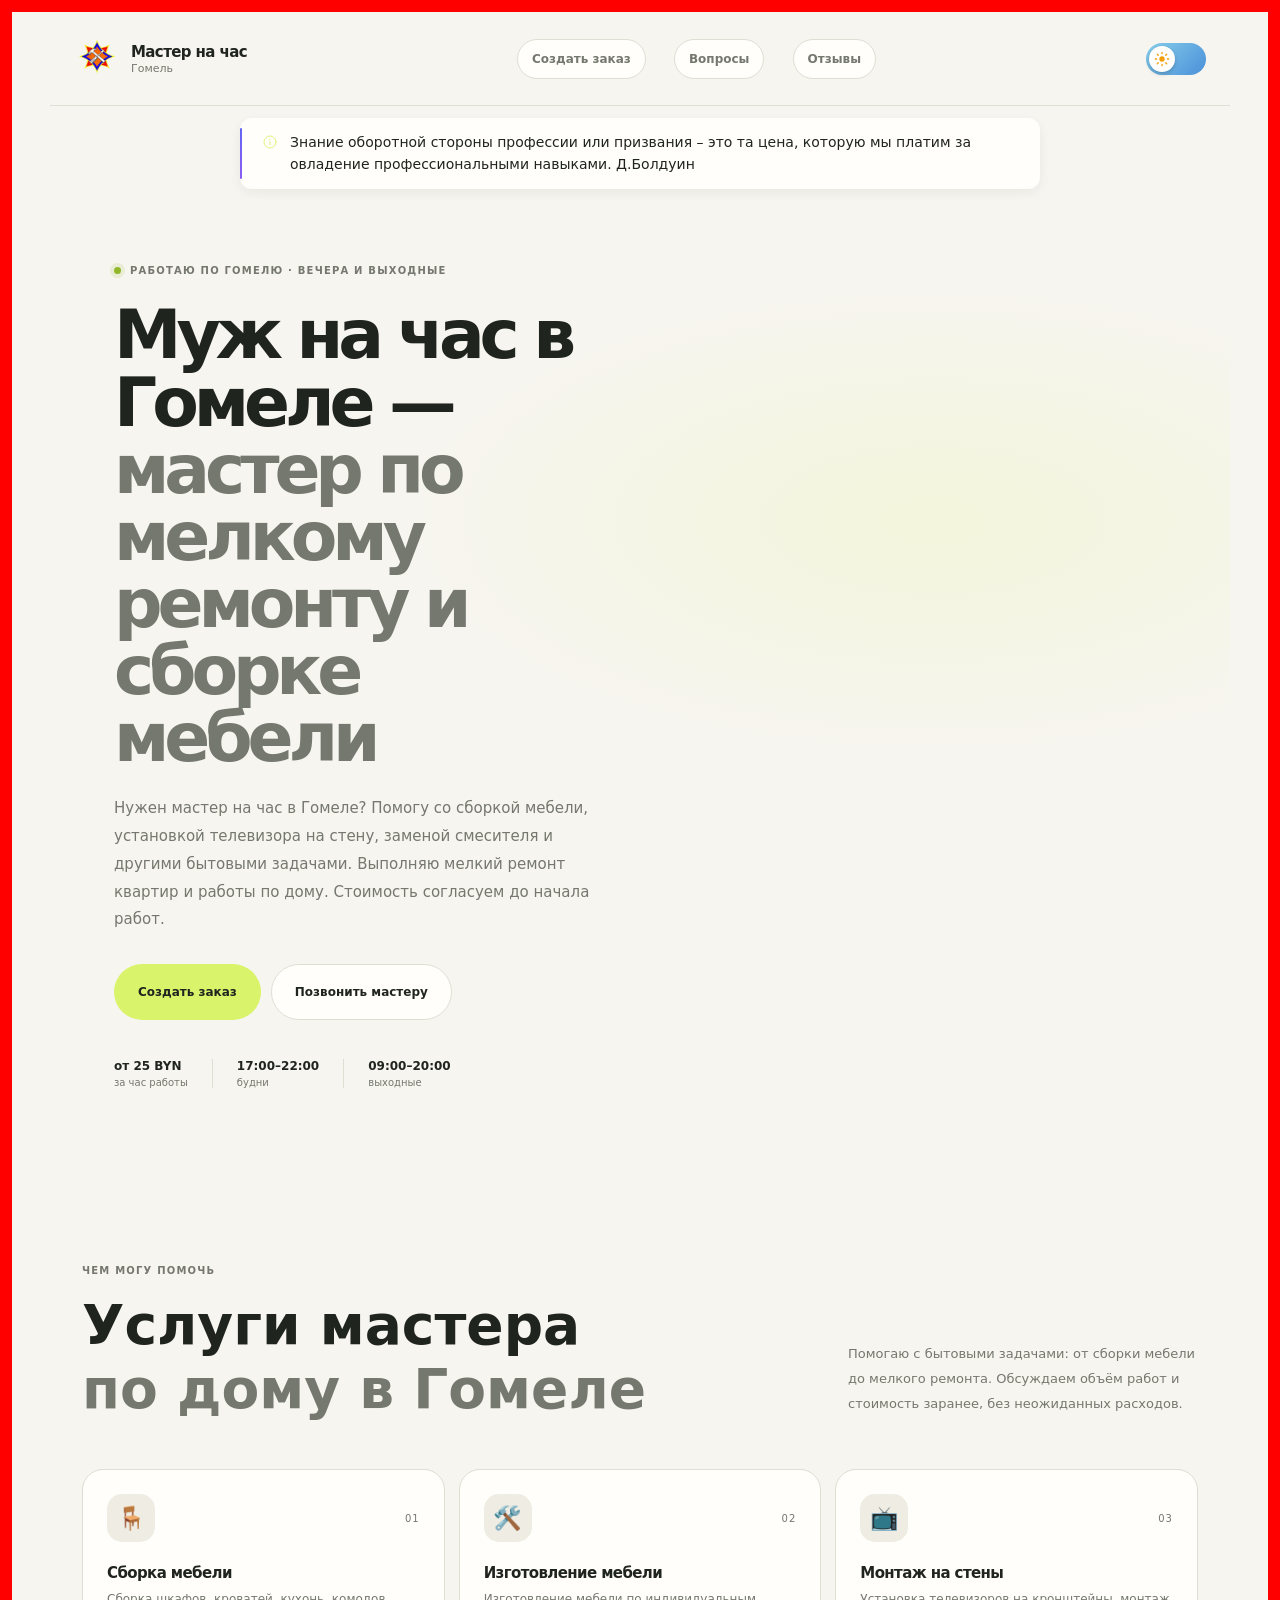
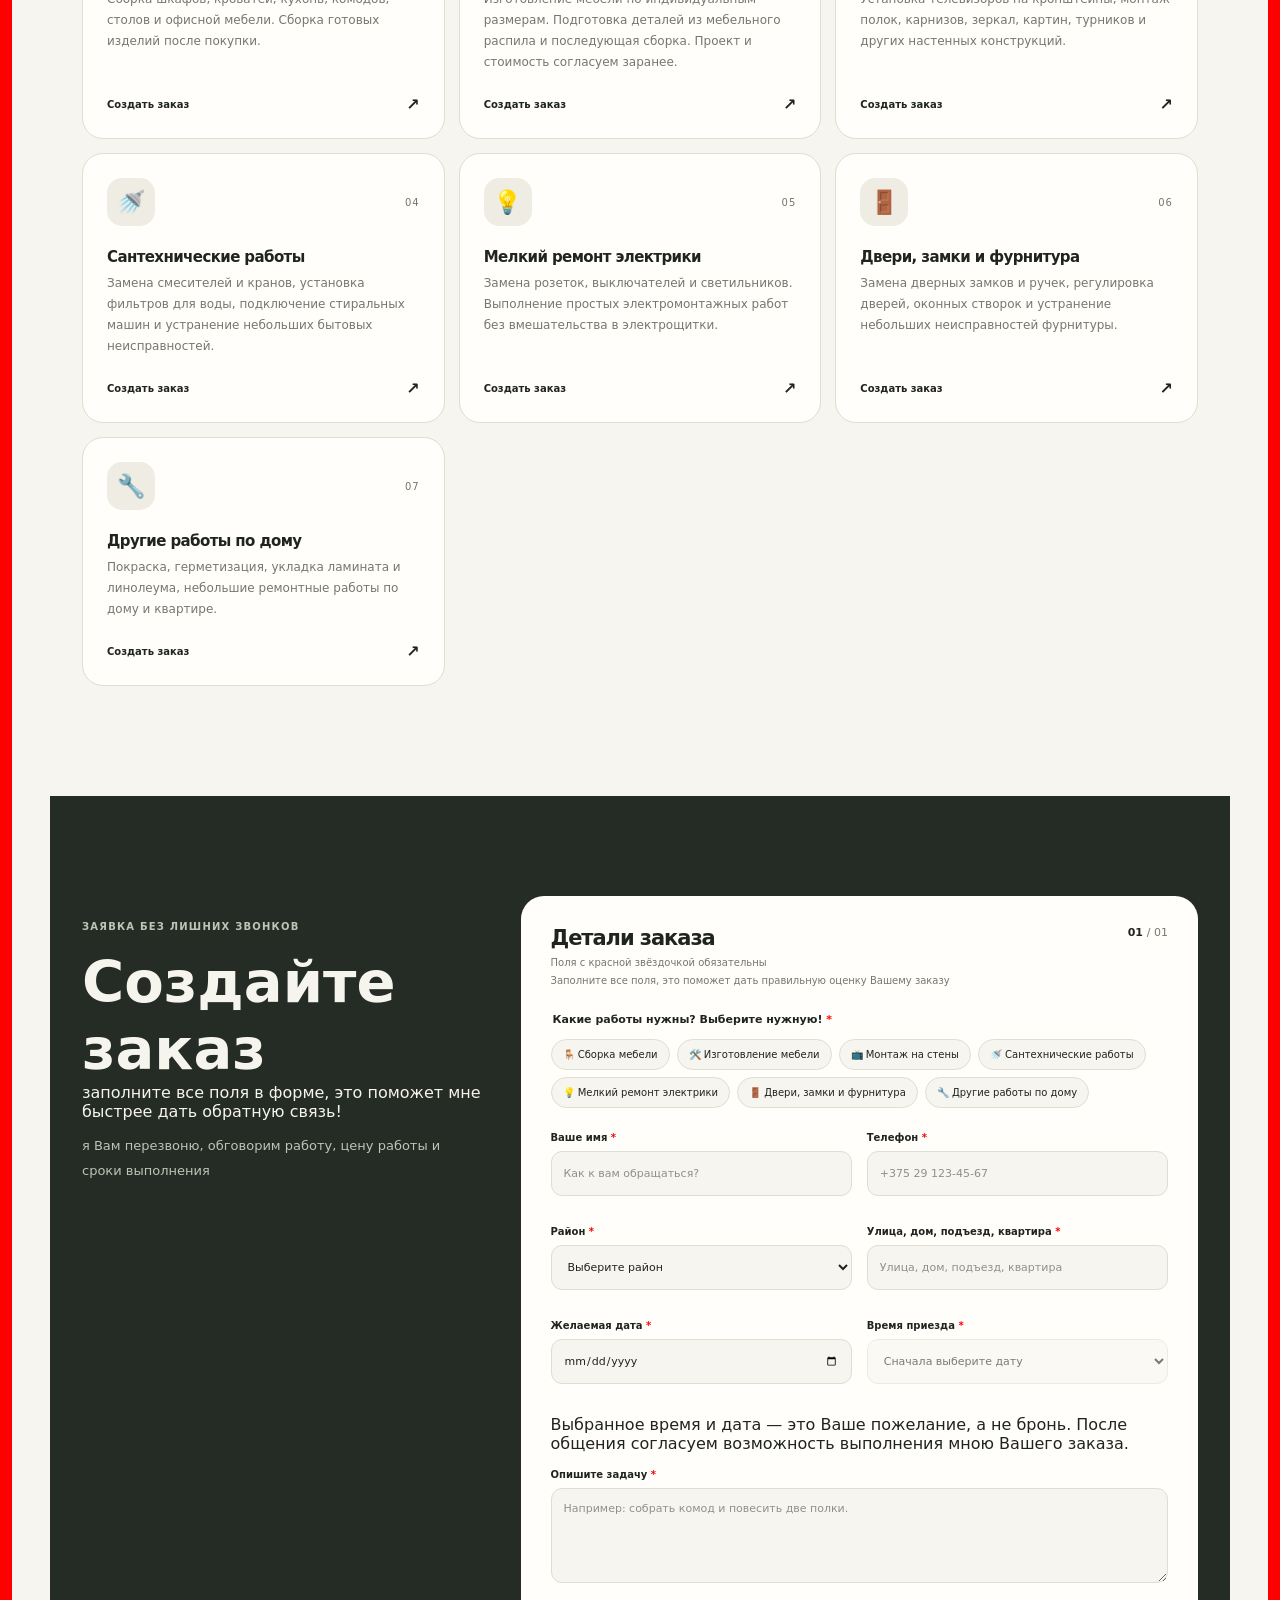
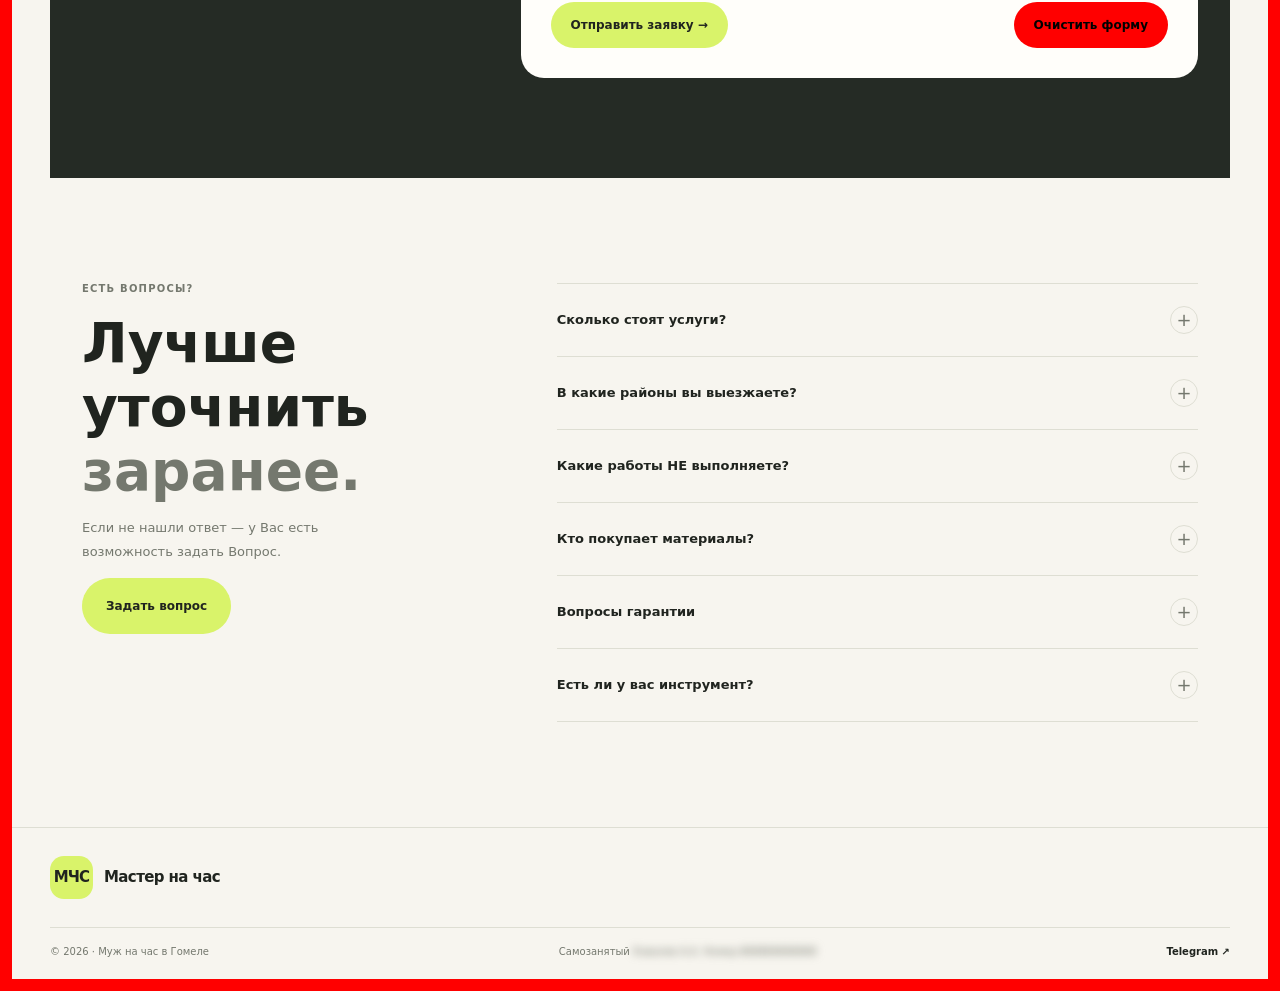
==== commit 18d9b26d: "fresh build 4/11/18-05" ====
--- a/index.html
+++ b/index.html
@@ -1 +1 @@
-<!DOCTYPE html><html  lang="en"><head><meta charset="utf-8"><meta name="viewport" content="width=device-width, initial-scale=1"><title>Муж на час в Гомеле — мастер по мелкому ремонту | Муж на час в Гомеле</title><script type="importmap">{"imports":{"#entry":"/_nuxt/jyyp6aIz.js"}}</script><script>(function(){try{var e=localStorage.getItem(`theme`),t=matchMedia(`(prefers-color-scheme: dark)`).matches,n=e===`dark`||e!==`light`&&t,r=document.documentElement;r.classList.toggle(`dark`,n),r.setAttribute(`data-theme`,n?`dark`:`light`)}catch{}})();</script><style>.theme-switch[data-v-9a503275]{cursor:pointer;background:linear-gradient(135deg,#87ceeb,#4a90d9);border:none;border-radius:999px;width:60px;height:32px;padding:3px;transition:background .4s;position:relative}.dark{background:linear-gradient(135deg,#1a1a2e,#0f3460)}.theme-switch[data-v-9a503275]:has(.is-dark){background:linear-gradient(135deg,#1a1a2e,#0f3460)}.theme-switch__thumb[data-v-9a503275]{background:#fff;border-radius:50%;place-items:center;width:26px;height:26px;transition:left .3s cubic-bezier(.4,0,.2,1);display:grid;position:absolute;top:3px;left:3px;box-shadow:0 2px 4px #0003}.theme-switch__thumb.is-dark[data-v-9a503275]{left:31px}.thumb-icon[data-v-9a503275]{color:#f59e0b;width:16px;height:16px}.is-dark .thumb-icon[data-v-9a503275]{color:#6366f1}</style><style>.mobile-menu-button{cursor:pointer;-webkit-tap-highlight-color:transparent;background:0 0;border:none;border-radius:50%;place-items:center;width:40px;height:40px;padding:0;transition:background .2s;display:none;position:relative}.mobile-menu-button:active{background:#8882}.mobile-menu-button__line{background:currentColor;border-radius:2px;width:20px;height:2px;transition:transform .35s cubic-bezier(.4,0,.2,1),opacity .2s linear,width .35s cubic-bezier(.4,0,.2,1);position:absolute;left:50%;transform:translate(-50%)}.mobile-menu-button__line:first-child{top:12px}.mobile-menu-button__line:nth-child(2){top:19px}.mobile-menu-button__line:nth-child(3){top:26px}.mobile-menu-button.is-open .mobile-menu-button__line:first-child{top:19px;transform:translate(-50%)rotate(45deg)}.mobile-menu-button.is-open .mobile-menu-button__line:nth-child(2){opacity:0;transform:translate(-50%)scaleX(.2)}.mobile-menu-button.is-open .mobile-menu-button__line:nth-child(3){top:19px;transform:translate(-50%)rotate(-45deg)}@media (width<=768px){.mobile-menu-button{display:grid}.site-nav{display:none}}.mobile-menu-overlay{z-index:90;-webkit-backdrop-filter:blur(8px)saturate(120%);background:#0006;justify-content:center;align-items:flex-end;display:flex;position:fixed;inset:0}.mobile-menu-panel{background:var(--surface,#fff);width:100%;max-width:480px;color:var(--text,#111);padding:8px 16px calc(16px + env(safe-area-inset-bottom));border-radius:24px;flex-direction:column;flex:none;align-self:flex-end;gap:8px;height:auto;max-height:85vh;display:flex;overflow-y:auto;box-shadow:0 -8px 32px #0000002e}.mobile-menu-panel__grabber{background:#8884;border-radius:3px;width:40px;height:5px;margin:4px auto 12px}.mobile-menu-panel__nav{flex-direction:column;gap:2px;display:flex}.mobile-menu-panel__link{color:inherit;border-radius:14px;justify-content:space-between;align-items:center;padding:16px 12px;font-size:17px;font-weight:500;text-decoration:none;transition:background .15s;display:flex}.mobile-menu-panel__link:active{background:#8882}.mobile-menu-panel__link svg{opacity:.35;width:18px;height:18px}.mobile-menu-panel__footer{border-top:1px solid #8882;justify-content:space-between;align-items:center;margin-top:4px;padding:16px 12px 8px;display:flex}.mobile-menu-panel__footer-label{opacity:.6;font-size:15px}</style><style>.blurred{filter:blur(4px);-webkit-user-select:none;user-select:none;cursor:default;transition:filter .2s}</style><style>.wrapper[data-v-ac220884]{justify-content:center;align-items:center;padding:12px}.quote-card[data-v-ac220884],.wrapper[data-v-ac220884]{width:100%;display:flex}.quote-card[data-v-ac220884]{background:var(--surface);max-width:800px;color:var(--text);box-shadow:var(--shadow-sm);border-radius:12px;align-items:flex-start;gap:12px;padding:14px 18px 14px 22px;font-size:14px;line-height:1.55;position:relative}.quote-card[data-v-ac220884]:before{content:"";background:linear-gradient(#6366f1,#8b5cf6);border-radius:2px;width:2px;position:absolute;top:10px;bottom:10px;left:0}.quote-icon[data-v-ac220884]{width:16px;height:16px;color:var(--accent);opacity:.85;flex-shrink:0;margin-top:2px}.quote-text[data-v-ac220884]{margin:0}</style><style>.modal-backdrop[data-v-5642d748]{--modal-bg:var(--surface);--modal-text:var(--text);--modal-muted:var(--muted);--modal-border:var(--line);--modal-field-bg:var(--bg);--modal-accent:var(--accent-success,#7fa824);--modal-accent-ring:#7fa82433;--modal-danger:var(--red,red);--modal-danger-bg:color-mix(in srgb,var(--red,red) 12%,var(--surface));--modal-success:var(--accent-success,#7fa824);--modal-success-bg:color-mix(in srgb,var(--accent-success,#7fa824) 15%,var(--surface));z-index:1000;padding:var(--space-4);-webkit-backdrop-filter:blur(4px);backdrop-filter:blur(4px);background:#0f12188c;justify-content:center;align-items:center;display:flex;position:fixed;inset:0;overflow-y:auto}.modal[data-v-5642d748]{width:100%;max-width:480px;max-height:calc(100vh - 32px);padding:var(--space-5) var(--space-4) var(--space-4);border-radius:var(--radius-md);background:var(--modal-bg);color:var(--modal-text);box-shadow:var(--shadow-md);transition:background .2s,color .2s;position:relative;overflow-y:auto}.modal__close[data-v-5642d748]{top:var(--space-3);right:var(--space-3);width:36px;height:36px;color:var(--modal-muted);cursor:pointer;background:0 0;border:none;border-radius:50%;font-size:24px;line-height:1;transition:background .15s,color .15s;position:absolute}.modal__close[data-v-5642d748]:hover{background:var(--surface-soft);color:var(--modal-text)}.modal h3[data-v-5642d748]{margin:0 0 var(--space-2);font-size:var(--text-xl);color:var(--modal-text)}.modal__subtitle[data-v-5642d748]{margin:0 0 var(--space-4);font-size:var(--text-base);color:var(--modal-muted)}.modal__form[data-v-5642d748]{gap:var(--space-3)}.field[data-v-5642d748],.modal__form[data-v-5642d748]{flex-direction:column;display:flex}.field[data-v-5642d748]{gap:var(--space-1);font-size:var(--text-base)}.field>span[data-v-5642d748],.modal__form__subtitle[data-v-5642d748]{color:var(--modal-text);font-weight:500}.field input[data-v-5642d748],.field textarea[data-v-5642d748]{width:100%;padding:var(--space-2) var(--space-3);border:1px solid var(--modal-border);border-radius:var(--radius-sm);font:inherit;background:var(--modal-field-bg);color:var(--modal-text);transition:border-color .15s,box-shadow .15s,background .15s,color .15s}.field input[data-v-5642d748]::-moz-placeholder{color:var(--modal-muted);opacity:.8}.field textarea[data-v-5642d748]::-moz-placeholder{color:var(--modal-muted);opacity:.8}.field input[data-v-5642d748]::placeholder,.field textarea[data-v-5642d748]::placeholder{color:var(--modal-muted);opacity:.8}.field input[data-v-5642d748]:focus,.field textarea[data-v-5642d748]:focus{border-color:var(--modal-accent);box-shadow:0 0 0 3px var(--modal-accent-ring);outline:none}.field input[aria-invalid=true][data-v-5642d748],.field textarea[aria-invalid=true][data-v-5642d748]{border-color:var(--modal-danger)}.field__error[data-v-5642d748]{font-size:var(--text-sm);color:var(--modal-danger)}.honeypot[data-v-5642d748]{width:1px;height:1px;position:absolute;left:-9999px;overflow:hidden}.consent[data-v-5642d748]{align-items:flex-start;gap:var(--space-2);font-size:var(--text-md);color:var(--modal-muted);display:flex}.consent input[data-v-5642d748]{margin-top:2px}.form-message[data-v-5642d748]{padding:var(--space-2) var(--space-3);border-radius:var(--radius-sm);font-size:var(--text-md);margin:0}.form-message--error[data-v-5642d748]{background:var(--modal-danger-bg);color:var(--modal-danger)}.form-message--success[data-v-5642d748]{background:var(--modal-success-bg);color:var(--modal-success)}.modal__actions[data-v-5642d748]{gap:var(--space-2);margin-top:var(--space-1);display:flex}.modal__actions .button[data-v-5642d748]{flex:1}.modal-fade-enter-active[data-v-5642d748],.modal-fade-leave-active[data-v-5642d748]{transition:opacity .2s}.modal-fade-enter-from[data-v-5642d748],.modal-fade-leave-to[data-v-5642d748]{opacity:0}.modal-fade-enter-active .modal[data-v-5642d748],.modal-fade-leave-active .modal[data-v-5642d748]{transition:transform .2s,opacity .2s}.modal-fade-enter-from .modal[data-v-5642d748],.modal-fade-leave-to .modal[data-v-5642d748]{opacity:0;transform:translateY(12px)scale(.98)}@media (width<=480px){.modal[data-v-5642d748]{padding:var(--space-4) var(--space-3) var(--space-3);border-radius:var(--radius-sm)}}</style><link rel="stylesheet" href="/_nuxt/entry.DnVNcGSE.css" crossorigin><link rel="preload" as="fetch" crossorigin="anonymous" href="/_payload.json?_b=b87b0912-c889-4be3-a3ed-aebbbec12b94"><link rel="modulepreload" as="script" crossorigin href="/_nuxt/jyyp6aIz.js"><link rel="modulepreload" as="script" crossorigin href="/_nuxt/BfXRkTWZ.js"><link rel="modulepreload" as="script" crossorigin href="/_nuxt/TRKoZUJd.js"><link rel="modulepreload" as="script" crossorigin href="/_nuxt/CRftiuFL.js"><link rel="modulepreload" as="script" crossorigin href="/_nuxt/BuzrWBi_.js"><link rel="modulepreload" as="script" crossorigin href="/_nuxt/NuVCjBZY.js"><script type="module" src="/_nuxt/jyyp6aIz.js" crossorigin></script><link rel="prefetch" as="style" crossorigin href="/_nuxt/error-404.DpKY_dMl.css"><link rel="prefetch" as="script" crossorigin href="/_nuxt/DHRzNlj3.js"><link rel="prefetch" as="style" crossorigin href="/_nuxt/error-500.CmR4p1fc.css"><link rel="prefetch" as="script" crossorigin href="/_nuxt/CZPffbs4.js"><link rel="prefetch" as="image" type="image/png" href="/_nuxt/logo-light.Ba-bhph8.png"><link rel="apple-touch-icon" sizes="180x180" href="/apple-touch-icon.png" type="image/png"><link rel="icon" type="image/png" sizes="32x32" href="/favicon-32x32.png"><link rel="icon" type="image/png" sizes="16x16" href="/favicon-16x16.png"><link rel="manifest" href="/site.webmanifest"><meta property="og:type" content="website"><link rel="alternate" type="text/markdown" href="/index.md"><link rel="describedby" href="/llms.txt"><meta name="robots" content="index, follow"><meta name="description" content="Муж на час в Гомеле. Сборка мебели, установка полок и телевизоров, замена смесителей, ремонт розеток и замков. Выезд по Гомелю, вечера и выходные. Цена от 25 BYN/час."><meta property="og:title" content="Муж на час в Гомеле — мастер по мелкому ремонту"><meta property="og:description" content="Муж на час в Гомеле. Сборка мебели, установка полок и телевизоров, замена смесителей, ремонт розеток и замков. Выезд по Гомелю, вечера и выходные. Цена от 25 BYN/час."><meta property="og:url" content="https://master-gomel.by"><meta property="og:site_name" content="Муж на час в Гомеле"><meta property="og:locale" content="ru_BY"><meta name="twitter:card" content="summary_large_image"><meta name="twitter:title" content="Муж на час в Гомеле — мастер по мелкому ремонту"><meta name="twitter:description" content="Муж на час в Гомеле. Сборка мебели, установка полок и телевизоров, замена смесителей, ремонт розеток и замков. Выезд по Гомелю, вечера и выходные. Цена от 25 BYN/час."><link rel="canonical" href="https://master-gomel.by"><meta name="theme-color" content="#f7f5ef"><script type="application/ld+json">{"@context":"https://schema.org","@type":"HomeAndConstructionBusiness","name":"Муж на час в Гомеле","url":"https://master-gomel.by","description":"Муж на час в Гомеле. Сборка мебели, установка полок и телевизоров, замена смесителей, ремонт розеток и замков. Выезд по Гомелю, вечера и выходные. Цена от 25 BYN/час.","areaServed":{"@type":"City","name":"Гомель","containedInPlace":{"@type":"Country","name":"Беларусь"}},"priceRange":"от 25 BYN/час","currenciesAccepted":"BYN","availableLanguage":"Russian","hasOfferCatalog":{"@type":"OfferCatalog","name":"Услуги мастера","itemListElement":[{"@type":"OfferCatalog","name":"Сборка мебели"},{"@type":"OfferCatalog","name":"Мелкий бытовой ремонт"},{"@type":"OfferCatalog","name":"Установка полок и телевизоров"},{"@type":"OfferCatalog","name":"Замена смесителей и сантехнические работы"}]}}</script></head><body><!--teleport start anchor--><!----><!--teleport anchor--><div id="__nuxt"><div class="handyman-site"><div class="section-wrap"><header class="site-header"><a aria-current="page" href="/" class="router-link-active router-link-exact-active brand" aria-label="Муж на час в Гомеле — на главную"><div><img class="brand__logo" src="/_nuxt/logo-light.Ba-bhph8.png" alt="Логотип"></div><span class="brand__copy"><strong>Мастер на час</strong><small>Гомель</small></span></a><nav class="site-nav" aria-label="Основная навигация"><a aria-current="page" href="/#order" class="router-link-active router-link-exact-active button button--secondary button--small"> Создать заказ </a><a aria-current="page" href="/#faq" class="router-link-active router-link-exact-active button button--secondary button--small"> Вопросы </a><a href="/review" class="button button--secondary button--small"> Отзывы </a></nav><div class="site-header__actions"><button class="theme-switch" type="button" role="switch" aria-checked="false" data-v-9a503275><span class="theme-switch__thumb" data-v-9a503275><svg viewBox="0 0 24 24" fill="currentColor" class="thumb-icon" data-v-9a503275><circle cx="12" cy="12" r="4" data-v-9a503275></circle><path d="M12 2v2M12 20v2M2 12h2M20 12h2M4.93 4.93l1.41 1.41M17.66 17.66l1.41 1.41M4.93 19.07l1.41-1.41M17.66 6.34l1.41-1.41" stroke="currentColor" stroke-width="2" stroke-linecap="round" data-v-9a503275></path></svg></span></button><button class="mobile-menu-button" type="button" aria-expanded="false" aria-label="Открыть меню" aria-controls="mobile-menu"><span class="mobile-menu-button__line"></span><span class="mobile-menu-button__line"></span><span class="mobile-menu-button__line"></span></button></div><!----></header><div class="wrapper" data-v-ac220884><div class="quote-card" role="status" data-v-ac220884><svg class="quote-icon" aria-hidden="true" fill="none" stroke="currentColor" stroke-width="1.5" viewBox="0 0 24 24" xmlns="http://www.w3.org/2000/svg" data-v-ac220884><path stroke-linecap="round" stroke-linejoin="round" d="M11.25 11.25l.041-.02a.75.75 0 011.063.852l-.708 2.836a.75.75 0 001.063.853l.041-.021M21 12a9 9 0 11-18 0 9 9 0 0118 0zm-9-3.75h.008v.008H12V8.25z" data-v-ac220884></path></svg><p class="quote-text" data-v-ac220884></p></div></div></div><div class="section-wrap"><!--[--><main><div class="hero-shell"><div class="section-wrap"><section id="top" class="hero section-wrap" aria-labelledby="hero-title"><div class="hero__content"><div class="eyebrow"><span class="status-dot"></span> Работаю по Гомелю · Вечера и выходные </div><h1 id="hero-title"> Муж на час в Гомеле — <span>мастер по мелкому ремонту и сборке мебели</span></h1><p class="hero__lead"> Нужен мастер на час в Гомеле? Помогу со сборкой мебели, установкой телевизора на стену, заменой смесителя и другими бытовыми задачами. Выполняю мелкий ремонт квартир и работы по дому. Стоимость согласуем до начала работ. </p><div class="hero__actions"><button class="button button--primary button--large"> Создать заказ </button><a class="button button--secondary button--large" href="tel:+375298677824">Позвонить мастеру</a></div><div class="hero__facts"><div><strong>от 25 BYN</strong><span>за час работы</span></div><div><strong>17:00–22:00</strong><span>будни</span></div><div><strong>09:00–20:00</strong><span>выходные</span></div></div></div></section></div></div><section id="services" class="section section-wrap" aria-labelledby="services-title"><div class="section-heading"><div><div class="eyebrow">Чем могу помочь</div><h2 id="services-title"> Услуги мастера <br><span>по дому в Гомеле</span></h2></div><p> Помогаю с бытовыми задачами: от сборки мебели до мелкого ремонта. Обсуждаем объём работ и стоимость заранее, без неожиданных расходов. </p></div><div class="services-grid"><!--[--><article class="service-card"><div class="service-card__top"><span class="service-card__icon" aria-hidden="true">🪑</span><span class="service-card__number">01</span></div><h3>Сборка мебели</h3><p>Сборка шкафов, кроватей, кухонь, комодов, столов и офисной мебели. Сборка готовых изделий после покупки.</p><a href="#order" aria-label="Заказать услугу: Сборка мебели" class="service-card__link"> Создать заказ <span aria-hidden="true">↗</span></a></article><article class="service-card"><div class="service-card__top"><span class="service-card__icon" aria-hidden="true">🛠️</span><span class="service-card__number">02</span></div><h3>Изготовление мебели</h3><p>Изготовление мебели по индивидуальным размерам. Подготовка деталей из мебельного распила и последующая сборка. Проект и стоимость согласуем заранее.</p><a href="#order" aria-label="Заказать услугу: Изготовление мебели" class="service-card__link"> Создать заказ <span aria-hidden="true">↗</span></a></article><article class="service-card"><div class="service-card__top"><span class="service-card__icon" aria-hidden="true">📺</span><span class="service-card__number">03</span></div><h3>Монтаж на стены</h3><p>Установка телевизоров на кронштейны, монтаж полок, карнизов, зеркал, картин, турников и других настенных конструкций.</p><a href="#order" aria-label="Заказать услугу: Монтаж на стены" class="service-card__link"> Создать заказ <span aria-hidden="true">↗</span></a></article><article class="service-card"><div class="service-card__top"><span class="service-card__icon" aria-hidden="true">🚿</span><span class="service-card__number">04</span></div><h3>Сантехнические работы</h3><p>Замена смесителей и кранов, установка фильтров для воды, подключение стиральных машин и устранение небольших бытовых неисправностей.</p><a href="#order" aria-label="Заказать услугу: Сантехнические работы" class="service-card__link"> Создать заказ <span aria-hidden="true">↗</span></a></article><article class="service-card"><div class="service-card__top"><span class="service-card__icon" aria-hidden="true">💡</span><span class="service-card__number">05</span></div><h3>Мелкий ремонт электрики</h3><p>Замена розеток, выключателей и светильников. Выполнение простых электромонтажных работ без вмешательства в электрощитки.</p><a href="#order" aria-label="Заказать услугу: Мелкий ремонт электрики" class="service-card__link"> Создать заказ <span aria-hidden="true">↗</span></a></article><article class="service-card"><div class="service-card__top"><span class="service-card__icon" aria-hidden="true">🚪</span><span class="service-card__number">06</span></div><h3>Двери, замки и фурнитура</h3><p>Замена дверных замков и ручек, регулировка дверей, оконных створок и устранение небольших неисправностей фурнитуры.</p><a href="#order" aria-label="Заказать услугу: Двери, замки и фурнитура" class="service-card__link"> Создать заказ <span aria-hidden="true">↗</span></a></article><article class="service-card"><div class="service-card__top"><span class="service-card__icon" aria-hidden="true">🔧</span><span class="service-card__number">07</span></div><h3>Другие работы по дому</h3><p>Покраска, герметизация, укладка ламината и линолеума, небольшие ремонтные работы по дому и квартире.</p><a href="#order" aria-label="Заказать услугу: Другие работы по дому" class="service-card__link"> Создать заказ <span aria-hidden="true">↗</span></a></article><!--]--></div></section><section id="order" class="order-section"><div class="section-wrap order-layout"><div class="order-intro"><div class="eyebrow">Заявка без лишних звонков</div><h2> Создайте заказ<br></h2><span>заполните все поля в форме, это поможет мне быстрее дать обратную связь! </span><p> я Вам перезвоню, обговорим работу, цену работы и сроки выполнения </p></div><form class="order-form"><div class="order-form__heading"><div><h3>Детали заказа</h3><p>Поля с красной звёздочкой обязательны</p><p>Заполните все поля, это поможет дать правильную оценку Вашему заказу</p></div><span class="order-form__step">01 <i>/ 01</i></span></div><fieldset><legend class="required-label">Какие работы нужны? Выберите нужную!</legend><div class="service-chips"><!--[--><button aria-pressed="false" class="" type="button">🪑 Сборка мебели</button><button aria-pressed="false" class="" type="button">🛠️ Изготовление мебели</button><button aria-pressed="false" class="" type="button">📺 Монтаж на стены</button><button aria-pressed="false" class="" type="button">🚿 Сантехнические работы</button><button aria-pressed="false" class="" type="button">💡 Мелкий ремонт электрики</button><button aria-pressed="false" class="" type="button">🚪 Двери, замки и фурнитура</button><button aria-pressed="false" class="" type="button">🔧 Другие работы по дому</button><!--]--></div><div class="form-grid"><label class="field"><span class="required-label">Ваше имя</span><input value="" class="ym-disable-keys" autocomplete="name" maxlength="100" name="name" placeholder="Как к вам обращаться?" required></label><label class="field"><span class="required-label">Телефон </span><input value="" class="ym-disable-keys" autocomplete="tel" maxlength="30" name="phone" placeholder="+375 29 123-45-67" required type="tel"></label><label class="field"><span class="required-label">Район </span><select name="district" required><option value="" selected>Выберите район</option><!--[--><option value="Центральный">Центральный</option><option value="Железнодорожный">Железнодорожный</option><option value="Новобелицкий">Новобелицкий</option><option value="Советский">Советский</option><!--]--></select></label><label class="field"><span class="required-label">Улица, дом, подъезд, квартира</span><input value="" autocomplete="street-address" maxlength="200" name="address" placeholder="Улица, дом, подъезд, квартира"></label><label class="field"><span class="required-label">Желаемая дата </span><input value="" min="2026-11-04" name="preferred_date" required type="date"></label><label class="field"><span class="required-label">Время приезда </span><select disabled name="preferred_time" required><option value="" selected>Сначала выберите дату</option><!--[--><!--]--></select></label></div><p class="form-hint"> Выбранное время и дата — это Ваше пожелание, а не бронь. После общения согласуем возможность выполнения мною Вашего заказа. </p><label class="field"><span class="required-label">Опишите задачу </span><textarea maxlength="2000" minlength="10" name="description" placeholder="Например: собрать комод и повесить две полки." required rows="4"></textarea></label><div class="ya-captcha" token></div><div class="order-form__actions"><div><button class="button button--primary button--submit" type="submit">Отправить заявку → </button></div><div><button class="button button--ghost button--clear" type="button"> Очистить форму </button></div></div></fieldset><!----><!----><!----></form></div></section><!--[--><section id="faq" class="faq-section"><div class="section-wrap faq-layout"><div><div class="eyebrow">Есть вопросы?</div><h2>Лучше уточнить<br><span>заранее.</span></h2><p>Если не нашли ответ — у Вас есть возможность задать Вопрос.</p><button class="button button--primary button--large">Задать вопрос </button></div><div class="faq-list"><!--[--><details><summary>Сколько стоят услуги?<span aria-hidden="true">+</span></summary><p>Почасовая оплата — от 25 BYN/час. Минимальный заказ — 1 час. Итоговую стоимость согласуем до начала работ. Пенсионерам и нуждающимся делаю большие скидки</p></details><details><summary>В какие районы вы выезжаете?<span aria-hidden="true">+</span></summary><p>Центральный, Железнодорожный, Новобелицкий, Советский. Выезд в пределах Гомеля. Возможен выезд недалеко по району по согласованию</p></details><details><summary>Какие работы НЕ выполняете?<span aria-hidden="true">+</span></summary><p>Не выполняю работы с газом, электрощитками и несущими конструкциями — для них нужны профильные специалисты с допусками.</p></details><details><summary>Кто покупает материалы?<span aria-hidden="true">+</span></summary><p>Можно использовать ваши материалы или согласовать покупку с предоставлением чека.</p></details><details><summary>Вопросы гарантии<span aria-hidden="true">+</span></summary><p>14 дней гарантии на выполненные работы</p></details><details><summary>Есть ли у вас инструмент?<span aria-hidden="true">+</span></summary><p>Основные инструменты для работ естественно есть --- перфоратор, шуруповерт, пылесос, инструменты для реза, мелкие расходники.</p></details><!--]--></div></div></section><!--teleport start--><!--teleport end--><!--]--></main><!--]--></div><footer class="site-footer"><div class="section-wrap site-footer__main"><a class="brand" href="#top"><span class="brand__mark">МЧС</span><span class="brand__copy"><strong>Мастер на час</strong></span></a></div><div class="section-wrap site-footer__bottom"><span>© 2026 · Муж на час в Гомеле </span><span> Самозанятый <span class="blurred"> Ковалев А.А. Номер:888888888888 </span></span><a href="https://t.me/dimakovalev25" target="_blank" rel="noopener noreferrer"> Telegram ↗</a></div></footer></div></div><div id="teleports"></div><script>window.__NUXT__={};window.__NUXT__.config={public:{apiBase:"https://api.master-gomel.by",siteUrl:"https://master-gomel.by",smartcaptchaSitekey:"ysc1_bMT7z77FaXmyX4dO4DWFI8h4BQqNZSXj5Eh5d8JY0ac02980",ymId:113998757,"nuxt-seo-utils-version":"9.0.1","seo-utils":{canonicalQueryWhitelist:["page","sort","filter","search","q","category","tag"],canonicalLowercase:true,automaticTwitterTags:true,tagPriority:"low",separator:"",titleSeparator:""},skewProtection:{basePath:"/__skew",assetRecovery:{_tag:"disabled"},cookie:false,debug:false,connectionTracking:"",routeTracking:"",ipTracking:"",reloadStrategy:"prompt",multiTab:true,version:"2.0.3"},"nuxt-robots":{version:"7.0.2",debug:false,credits:true,groups:[{comment:[],disallow:[""],allow:["/"],userAgent:["*"],contentUsage:[],contentSignal:["search=yes, ai-input=yes"],_indexable:true,_rules:[{pattern:"/",allow:true}],_normalized:true}],sitemap:["/sitemap.xml"],header:true,robotsEnabledValue:"index, follow, max-image-preview:large, max-snippet:-1, max-video-preview:-1",robotsDisabledValue:"noindex, nofollow",cacheControl:"max-age=14400, must-revalidate",botDetection:true},"nuxt-og-image":{defaults:{emojis:"noto",extension:"png",width:1200,height:600,cacheMaxAgeSeconds:259200},includeTwitter:true,browserEnabled:false,hasServerRuntime:false}},app:{baseURL:"/",buildId:"b87b0912-c889-4be3-a3ed-aebbbec12b94",buildAssetsDir:"/_nuxt/",cdnURL:""}}</script><script type="application/ld+json" data-nuxt-schema-org="true" data-hid="schema-org-graph">{"@context":"https://schema.org","@graph":[{"@id":"https://master-gomel.by/#website","@type":"WebSite","name":"Муж на час в Гомеле","url":"https://master-gomel.by/"},{"@id":"https://master-gomel.by#webpage","@type":"WebPage","description":"Муж на час в Гомеле. Сборка мебели, установка полок и телевизоров, замена смесителей, ремонт розеток и замков. Выезд по Гомелю, вечера и выходные. Цена от 25 BYN/час.","name":"Муж на час в Гомеле — мастер по мелкому ремонту","url":"https://master-gomel.by","isPartOf":{"@id":"https://master-gomel.by/#website"},"potentialAction":[{"@type":"ReadAction","target":["https://master-gomel.by"]}]}]}</script><script type="application/json" data-nuxt-data="nuxt-app" data-ssr="true" id="__NUXT_DATA__" data-src="/_payload.json?_b=b87b0912-c889-4be3-a3ed-aebbbec12b94">[{"state":1,"once":15,"_errors":16,"serverRendered":12,"path":18,"prerenderedAt":19},["Reactive",2],{"$snuxt-seo-utils:routeRules":3,"$shandyman-theme":4,"$scurrent-quote":5,"$ssite-config":6},{"head":-1,"seoMeta":-1},"light","",{"_priority":7,"env":11,"indexable":12,"name":13,"url":14},{"env":8,"url":9,"name":10},-15,0,-3,"production",true,"Муж на час в Гомеле","https:\u002F\u002Fmaster-gomel.by",["Set"],["ShallowReactive",17],{},"\u002F",1793804578793]</script></body></html>+<!DOCTYPE html><html  lang="en"><head><meta charset="utf-8"><meta name="viewport" content="width=device-width, initial-scale=1"><title>Муж на час в Гомеле — мастер по мелкому ремонту | Муж на час в Гомеле</title><script type="importmap">{"imports":{"#entry":"/_nuxt/jyyp6aIz.js"}}</script><script>(function(){try{var e=localStorage.getItem(`theme`),t=matchMedia(`(prefers-color-scheme: dark)`).matches,n=e===`dark`||e!==`light`&&t,r=document.documentElement;r.classList.toggle(`dark`,n),r.setAttribute(`data-theme`,n?`dark`:`light`)}catch{}})();</script><style>.theme-switch[data-v-9a503275]{cursor:pointer;background:linear-gradient(135deg,#87ceeb,#4a90d9);border:none;border-radius:999px;width:60px;height:32px;padding:3px;transition:background .4s;position:relative}.dark{background:linear-gradient(135deg,#1a1a2e,#0f3460)}.theme-switch[data-v-9a503275]:has(.is-dark){background:linear-gradient(135deg,#1a1a2e,#0f3460)}.theme-switch__thumb[data-v-9a503275]{background:#fff;border-radius:50%;place-items:center;width:26px;height:26px;transition:left .3s cubic-bezier(.4,0,.2,1);display:grid;position:absolute;top:3px;left:3px;box-shadow:0 2px 4px #0003}.theme-switch__thumb.is-dark[data-v-9a503275]{left:31px}.thumb-icon[data-v-9a503275]{color:#f59e0b;width:16px;height:16px}.is-dark .thumb-icon[data-v-9a503275]{color:#6366f1}</style><style>.mobile-menu-button{cursor:pointer;-webkit-tap-highlight-color:transparent;background:0 0;border:none;border-radius:50%;place-items:center;width:40px;height:40px;padding:0;transition:background .2s;display:none;position:relative}.mobile-menu-button:active{background:#8882}.mobile-menu-button__line{background:currentColor;border-radius:2px;width:20px;height:2px;transition:transform .35s cubic-bezier(.4,0,.2,1),opacity .2s linear,width .35s cubic-bezier(.4,0,.2,1);position:absolute;left:50%;transform:translate(-50%)}.mobile-menu-button__line:first-child{top:12px}.mobile-menu-button__line:nth-child(2){top:19px}.mobile-menu-button__line:nth-child(3){top:26px}.mobile-menu-button.is-open .mobile-menu-button__line:first-child{top:19px;transform:translate(-50%)rotate(45deg)}.mobile-menu-button.is-open .mobile-menu-button__line:nth-child(2){opacity:0;transform:translate(-50%)scaleX(.2)}.mobile-menu-button.is-open .mobile-menu-button__line:nth-child(3){top:19px;transform:translate(-50%)rotate(-45deg)}@media (width<=768px){.mobile-menu-button{display:grid}.site-nav{display:none}}.mobile-menu-overlay{z-index:90;-webkit-backdrop-filter:blur(8px)saturate(120%);background:#0006;justify-content:center;align-items:flex-end;display:flex;position:fixed;inset:0}.mobile-menu-panel{background:var(--surface,#fff);width:100%;max-width:480px;color:var(--text,#111);padding:8px 16px calc(16px + env(safe-area-inset-bottom));border-radius:24px;flex-direction:column;flex:none;align-self:flex-end;gap:8px;height:auto;max-height:85vh;display:flex;overflow-y:auto;box-shadow:0 -8px 32px #0000002e}.mobile-menu-panel__grabber{background:#8884;border-radius:3px;width:40px;height:5px;margin:4px auto 12px}.mobile-menu-panel__nav{flex-direction:column;gap:2px;display:flex}.mobile-menu-panel__link{color:inherit;border-radius:14px;justify-content:space-between;align-items:center;padding:16px 12px;font-size:17px;font-weight:500;text-decoration:none;transition:background .15s;display:flex}.mobile-menu-panel__link:active{background:#8882}.mobile-menu-panel__link svg{opacity:.35;width:18px;height:18px}.mobile-menu-panel__footer{border-top:1px solid #8882;justify-content:space-between;align-items:center;margin-top:4px;padding:16px 12px 8px;display:flex}.mobile-menu-panel__footer-label{opacity:.6;font-size:15px}</style><style>.blurred{filter:blur(4px);-webkit-user-select:none;user-select:none;cursor:default;transition:filter .2s}</style><style>.wrapper[data-v-ac220884]{justify-content:center;align-items:center;padding:12px}.quote-card[data-v-ac220884],.wrapper[data-v-ac220884]{width:100%;display:flex}.quote-card[data-v-ac220884]{background:var(--surface);max-width:800px;color:var(--text);box-shadow:var(--shadow-sm);border-radius:12px;align-items:flex-start;gap:12px;padding:14px 18px 14px 22px;font-size:14px;line-height:1.55;position:relative}.quote-card[data-v-ac220884]:before{content:"";background:linear-gradient(#6366f1,#8b5cf6);border-radius:2px;width:2px;position:absolute;top:10px;bottom:10px;left:0}.quote-icon[data-v-ac220884]{width:16px;height:16px;color:var(--accent);opacity:.85;flex-shrink:0;margin-top:2px}.quote-text[data-v-ac220884]{margin:0}</style><style>.modal-backdrop[data-v-5642d748]{--modal-bg:var(--surface);--modal-text:var(--text);--modal-muted:var(--muted);--modal-border:var(--line);--modal-field-bg:var(--bg);--modal-accent:var(--accent-success,#7fa824);--modal-accent-ring:#7fa82433;--modal-danger:var(--red,red);--modal-danger-bg:color-mix(in srgb,var(--red,red) 12%,var(--surface));--modal-success:var(--accent-success,#7fa824);--modal-success-bg:color-mix(in srgb,var(--accent-success,#7fa824) 15%,var(--surface));z-index:1000;padding:var(--space-4);-webkit-backdrop-filter:blur(4px);backdrop-filter:blur(4px);background:#0f12188c;justify-content:center;align-items:center;display:flex;position:fixed;inset:0;overflow-y:auto}.modal[data-v-5642d748]{width:100%;max-width:480px;max-height:calc(100vh - 32px);padding:var(--space-5) var(--space-4) var(--space-4);border-radius:var(--radius-md);background:var(--modal-bg);color:var(--modal-text);box-shadow:var(--shadow-md);transition:background .2s,color .2s;position:relative;overflow-y:auto}.modal__close[data-v-5642d748]{top:var(--space-3);right:var(--space-3);width:36px;height:36px;color:var(--modal-muted);cursor:pointer;background:0 0;border:none;border-radius:50%;font-size:24px;line-height:1;transition:background .15s,color .15s;position:absolute}.modal__close[data-v-5642d748]:hover{background:var(--surface-soft);color:var(--modal-text)}.modal h3[data-v-5642d748]{margin:0 0 var(--space-2);font-size:var(--text-xl);color:var(--modal-text)}.modal__subtitle[data-v-5642d748]{margin:0 0 var(--space-4);font-size:var(--text-base);color:var(--modal-muted)}.modal__form[data-v-5642d748]{gap:var(--space-3)}.field[data-v-5642d748],.modal__form[data-v-5642d748]{flex-direction:column;display:flex}.field[data-v-5642d748]{gap:var(--space-1);font-size:var(--text-base)}.field>span[data-v-5642d748],.modal__form__subtitle[data-v-5642d748]{color:var(--modal-text);font-weight:500}.field input[data-v-5642d748],.field textarea[data-v-5642d748]{width:100%;padding:var(--space-2) var(--space-3);border:1px solid var(--modal-border);border-radius:var(--radius-sm);font:inherit;background:var(--modal-field-bg);color:var(--modal-text);transition:border-color .15s,box-shadow .15s,background .15s,color .15s}.field input[data-v-5642d748]::-moz-placeholder{color:var(--modal-muted);opacity:.8}.field textarea[data-v-5642d748]::-moz-placeholder{color:var(--modal-muted);opacity:.8}.field input[data-v-5642d748]::placeholder,.field textarea[data-v-5642d748]::placeholder{color:var(--modal-muted);opacity:.8}.field input[data-v-5642d748]:focus,.field textarea[data-v-5642d748]:focus{border-color:var(--modal-accent);box-shadow:0 0 0 3px var(--modal-accent-ring);outline:none}.field input[aria-invalid=true][data-v-5642d748],.field textarea[aria-invalid=true][data-v-5642d748]{border-color:var(--modal-danger)}.field__error[data-v-5642d748]{font-size:var(--text-sm);color:var(--modal-danger)}.honeypot[data-v-5642d748]{width:1px;height:1px;position:absolute;left:-9999px;overflow:hidden}.consent[data-v-5642d748]{align-items:flex-start;gap:var(--space-2);font-size:var(--text-md);color:var(--modal-muted);display:flex}.consent input[data-v-5642d748]{margin-top:2px}.form-message[data-v-5642d748]{padding:var(--space-2) var(--space-3);border-radius:var(--radius-sm);font-size:var(--text-md);margin:0}.form-message--error[data-v-5642d748]{background:var(--modal-danger-bg);color:var(--modal-danger)}.form-message--success[data-v-5642d748]{background:var(--modal-success-bg);color:var(--modal-success)}.modal__actions[data-v-5642d748]{gap:var(--space-2);margin-top:var(--space-1);display:flex}.modal__actions .button[data-v-5642d748]{flex:1}.modal-fade-enter-active[data-v-5642d748],.modal-fade-leave-active[data-v-5642d748]{transition:opacity .2s}.modal-fade-enter-from[data-v-5642d748],.modal-fade-leave-to[data-v-5642d748]{opacity:0}.modal-fade-enter-active .modal[data-v-5642d748],.modal-fade-leave-active .modal[data-v-5642d748]{transition:transform .2s,opacity .2s}.modal-fade-enter-from .modal[data-v-5642d748],.modal-fade-leave-to .modal[data-v-5642d748]{opacity:0;transform:translateY(12px)scale(.98)}@media (width<=480px){.modal[data-v-5642d748]{padding:var(--space-4) var(--space-3) var(--space-3);border-radius:var(--radius-sm)}}</style><link rel="stylesheet" href="/_nuxt/entry.DnVNcGSE.css" crossorigin><link rel="preload" as="fetch" crossorigin="anonymous" href="/_payload.json?_b=80a8117e-5872-4800-b8b0-aa6a8dd757d7"><link rel="modulepreload" as="script" crossorigin href="/_nuxt/jyyp6aIz.js"><link rel="modulepreload" as="script" crossorigin href="/_nuxt/BfXRkTWZ.js"><link rel="modulepreload" as="script" crossorigin href="/_nuxt/TRKoZUJd.js"><link rel="modulepreload" as="script" crossorigin href="/_nuxt/CRftiuFL.js"><link rel="modulepreload" as="script" crossorigin href="/_nuxt/BuzrWBi_.js"><link rel="modulepreload" as="script" crossorigin href="/_nuxt/NuVCjBZY.js"><script type="module" src="/_nuxt/jyyp6aIz.js" crossorigin></script><link rel="prefetch" as="style" crossorigin href="/_nuxt/error-404.DpKY_dMl.css"><link rel="prefetch" as="script" crossorigin href="/_nuxt/DHRzNlj3.js"><link rel="prefetch" as="style" crossorigin href="/_nuxt/error-500.CmR4p1fc.css"><link rel="prefetch" as="script" crossorigin href="/_nuxt/CZPffbs4.js"><link rel="prefetch" as="image" type="image/png" href="/_nuxt/logo-light.Ba-bhph8.png"><link rel="apple-touch-icon" sizes="180x180" href="/apple-touch-icon.png" type="image/png"><link rel="icon" type="image/png" sizes="32x32" href="/favicon-32x32.png"><link rel="icon" type="image/png" sizes="16x16" href="/favicon-16x16.png"><link rel="manifest" href="/site.webmanifest"><meta property="og:type" content="website"><link rel="alternate" type="text/markdown" href="/index.md"><link rel="describedby" href="/llms.txt"><meta name="robots" content="index, follow"><meta name="description" content="Муж на час в Гомеле. Сборка мебели, установка полок и телевизоров, замена смесителей, ремонт розеток и замков. Выезд по Гомелю, вечера и выходные. Цена от 25 BYN/час."><meta property="og:title" content="Муж на час в Гомеле — мастер по мелкому ремонту"><meta property="og:description" content="Муж на час в Гомеле. Сборка мебели, установка полок и телевизоров, замена смесителей, ремонт розеток и замков. Выезд по Гомелю, вечера и выходные. Цена от 25 BYN/час."><meta property="og:url" content="https://master-gomel.by"><meta property="og:site_name" content="Муж на час в Гомеле"><meta property="og:locale" content="ru_BY"><meta name="twitter:card" content="summary_large_image"><meta name="twitter:title" content="Муж на час в Гомеле — мастер по мелкому ремонту"><meta name="twitter:description" content="Муж на час в Гомеле. Сборка мебели, установка полок и телевизоров, замена смесителей, ремонт розеток и замков. Выезд по Гомелю, вечера и выходные. Цена от 25 BYN/час."><link rel="canonical" href="https://master-gomel.by"><meta name="theme-color" content="#f7f5ef"><script type="application/ld+json">{"@context":"https://schema.org","@type":"HomeAndConstructionBusiness","name":"Муж на час в Гомеле","url":"https://master-gomel.by","description":"Муж на час в Гомеле. Сборка мебели, установка полок и телевизоров, замена смесителей, ремонт розеток и замков. Выезд по Гомелю, вечера и выходные. Цена от 25 BYN/час.","areaServed":{"@type":"City","name":"Гомель","containedInPlace":{"@type":"Country","name":"Беларусь"}},"priceRange":"от 25 BYN/час","currenciesAccepted":"BYN","availableLanguage":"Russian","hasOfferCatalog":{"@type":"OfferCatalog","name":"Услуги мастера","itemListElement":[{"@type":"OfferCatalog","name":"Сборка мебели"},{"@type":"OfferCatalog","name":"Мелкий бытовой ремонт"},{"@type":"OfferCatalog","name":"Установка полок и телевизоров"},{"@type":"OfferCatalog","name":"Замена смесителей и сантехнические работы"}]}}</script></head><body><!--teleport start anchor--><!----><!--teleport anchor--><div id="__nuxt"><div class="handyman-site"><div class="section-wrap"><header class="site-header"><a aria-current="page" href="/" class="router-link-active router-link-exact-active brand" aria-label="Муж на час в Гомеле — на главную"><div><img class="brand__logo" src="/_nuxt/logo-light.Ba-bhph8.png" alt="Логотип"></div><span class="brand__copy"><strong>Мастер на час</strong><small>Гомель</small></span></a><nav class="site-nav" aria-label="Основная навигация"><a aria-current="page" href="/#order" class="router-link-active router-link-exact-active button button--secondary button--small"> Создать заказ </a><a aria-current="page" href="/#faq" class="router-link-active router-link-exact-active button button--secondary button--small"> Вопросы </a><a href="/review" class="button button--secondary button--small"> Отзывы </a></nav><div class="site-header__actions"><button class="theme-switch" type="button" role="switch" aria-checked="false" data-v-9a503275><span class="theme-switch__thumb" data-v-9a503275><svg viewBox="0 0 24 24" fill="currentColor" class="thumb-icon" data-v-9a503275><circle cx="12" cy="12" r="4" data-v-9a503275></circle><path d="M12 2v2M12 20v2M2 12h2M20 12h2M4.93 4.93l1.41 1.41M17.66 17.66l1.41 1.41M4.93 19.07l1.41-1.41M17.66 6.34l1.41-1.41" stroke="currentColor" stroke-width="2" stroke-linecap="round" data-v-9a503275></path></svg></span></button><button class="mobile-menu-button" type="button" aria-expanded="false" aria-label="Открыть меню" aria-controls="mobile-menu"><span class="mobile-menu-button__line"></span><span class="mobile-menu-button__line"></span><span class="mobile-menu-button__line"></span></button></div><!----></header><div class="wrapper" data-v-ac220884><div class="quote-card" role="status" data-v-ac220884><svg class="quote-icon" aria-hidden="true" fill="none" stroke="currentColor" stroke-width="1.5" viewBox="0 0 24 24" xmlns="http://www.w3.org/2000/svg" data-v-ac220884><path stroke-linecap="round" stroke-linejoin="round" d="M11.25 11.25l.041-.02a.75.75 0 011.063.852l-.708 2.836a.75.75 0 001.063.853l.041-.021M21 12a9 9 0 11-18 0 9 9 0 0118 0zm-9-3.75h.008v.008H12V8.25z" data-v-ac220884></path></svg><p class="quote-text" data-v-ac220884></p></div></div></div><div class="section-wrap"><!--[--><main><div class="hero-shell"><div class="section-wrap"><section id="top" class="hero section-wrap" aria-labelledby="hero-title"><div class="hero__content"><div class="eyebrow"><span class="status-dot"></span> Работаю по Гомелю · Вечера и выходные </div><h1 id="hero-title"> Муж на час в Гомеле — <span>мастер по мелкому ремонту и сборке мебели</span></h1><p class="hero__lead"> Нужен мастер на час в Гомеле? Помогу со сборкой мебели, установкой телевизора на стену, заменой смесителя и другими бытовыми задачами. Выполняю мелкий ремонт квартир и работы по дому. Стоимость согласуем до начала работ. </p><div class="hero__actions"><button class="button button--primary button--large"> Создать заказ </button><a class="button button--secondary button--large" href="tel:+375298677824">Позвонить мастеру</a></div><div class="hero__facts"><div><strong>от 25 BYN</strong><span>за час работы</span></div><div><strong>17:00–22:00</strong><span>будни</span></div><div><strong>09:00–20:00</strong><span>выходные</span></div></div></div></section></div></div><section id="services" class="section section-wrap" aria-labelledby="services-title"><div class="section-heading"><div><div class="eyebrow">Чем могу помочь</div><h2 id="services-title"> Услуги мастера <br><span>по дому в Гомеле</span></h2></div><p> Помогаю с бытовыми задачами: от сборки мебели до мелкого ремонта. Обсуждаем объём работ и стоимость заранее, без неожиданных расходов. </p></div><div class="services-grid"><!--[--><article class="service-card"><div class="service-card__top"><span class="service-card__icon" aria-hidden="true">🪑</span><span class="service-card__number">01</span></div><h3>Сборка мебели</h3><p>Сборка шкафов, кроватей, кухонь, комодов, столов и офисной мебели. Сборка готовых изделий после покупки.</p><a href="#order" aria-label="Заказать услугу: Сборка мебели" class="service-card__link"> Создать заказ <span aria-hidden="true">↗</span></a></article><article class="service-card"><div class="service-card__top"><span class="service-card__icon" aria-hidden="true">🛠️</span><span class="service-card__number">02</span></div><h3>Изготовление мебели</h3><p>Изготовление мебели по индивидуальным размерам. Подготовка деталей из мебельного распила и последующая сборка. Проект и стоимость согласуем заранее.</p><a href="#order" aria-label="Заказать услугу: Изготовление мебели" class="service-card__link"> Создать заказ <span aria-hidden="true">↗</span></a></article><article class="service-card"><div class="service-card__top"><span class="service-card__icon" aria-hidden="true">📺</span><span class="service-card__number">03</span></div><h3>Монтаж на стены</h3><p>Установка телевизоров на кронштейны, монтаж полок, карнизов, зеркал, картин, турников и других настенных конструкций.</p><a href="#order" aria-label="Заказать услугу: Монтаж на стены" class="service-card__link"> Создать заказ <span aria-hidden="true">↗</span></a></article><article class="service-card"><div class="service-card__top"><span class="service-card__icon" aria-hidden="true">🚿</span><span class="service-card__number">04</span></div><h3>Сантехнические работы</h3><p>Замена смесителей и кранов, установка фильтров для воды, подключение стиральных машин и устранение небольших бытовых неисправностей.</p><a href="#order" aria-label="Заказать услугу: Сантехнические работы" class="service-card__link"> Создать заказ <span aria-hidden="true">↗</span></a></article><article class="service-card"><div class="service-card__top"><span class="service-card__icon" aria-hidden="true">💡</span><span class="service-card__number">05</span></div><h3>Мелкий ремонт электрики</h3><p>Замена розеток, выключателей и светильников. Выполнение простых электромонтажных работ без вмешательства в электрощитки.</p><a href="#order" aria-label="Заказать услугу: Мелкий ремонт электрики" class="service-card__link"> Создать заказ <span aria-hidden="true">↗</span></a></article><article class="service-card"><div class="service-card__top"><span class="service-card__icon" aria-hidden="true">🚪</span><span class="service-card__number">06</span></div><h3>Двери, замки и фурнитура</h3><p>Замена дверных замков и ручек, регулировка дверей, оконных створок и устранение небольших неисправностей фурнитуры.</p><a href="#order" aria-label="Заказать услугу: Двери, замки и фурнитура" class="service-card__link"> Создать заказ <span aria-hidden="true">↗</span></a></article><article class="service-card"><div class="service-card__top"><span class="service-card__icon" aria-hidden="true">🔧</span><span class="service-card__number">07</span></div><h3>Другие работы по дому</h3><p>Покраска, герметизация, укладка ламината и линолеума, небольшие ремонтные работы по дому и квартире.</p><a href="#order" aria-label="Заказать услугу: Другие работы по дому" class="service-card__link"> Создать заказ <span aria-hidden="true">↗</span></a></article><!--]--></div></section><section id="order" class="order-section"><div class="section-wrap order-layout"><div class="order-intro"><div class="eyebrow">Заявка без лишних звонков</div><h2> Создайте заказ<br></h2><span>заполните все поля в форме, это поможет мне быстрее дать обратную связь! </span><p> я Вам перезвоню, обговорим работу, цену работы и сроки выполнения </p></div><form class="order-form"><div class="order-form__heading"><div><h3>Детали заказа</h3><p>Поля с красной звёздочкой обязательны</p><p>Заполните все поля, это поможет дать правильную оценку Вашему заказу</p></div><span class="order-form__step">01 <i>/ 01</i></span></div><fieldset><legend class="required-label">Какие работы нужны? Выберите нужную!</legend><div class="service-chips"><!--[--><button aria-pressed="false" class="" type="button">🪑 Сборка мебели</button><button aria-pressed="false" class="" type="button">🛠️ Изготовление мебели</button><button aria-pressed="false" class="" type="button">📺 Монтаж на стены</button><button aria-pressed="false" class="" type="button">🚿 Сантехнические работы</button><button aria-pressed="false" class="" type="button">💡 Мелкий ремонт электрики</button><button aria-pressed="false" class="" type="button">🚪 Двери, замки и фурнитура</button><button aria-pressed="false" class="" type="button">🔧 Другие работы по дому</button><!--]--></div><div class="form-grid"><label class="field"><span class="required-label">Ваше имя</span><input value="" class="ym-disable-keys" autocomplete="name" maxlength="100" name="name" placeholder="Как к вам обращаться?" required></label><label class="field"><span class="required-label">Телефон </span><input value="" class="ym-disable-keys" autocomplete="tel" maxlength="30" name="phone" placeholder="+375 29 123-45-67" required type="tel"></label><label class="field"><span class="required-label">Район </span><select name="district" required><option value="" selected>Выберите район</option><!--[--><option value="Центральный">Центральный</option><option value="Железнодорожный">Железнодорожный</option><option value="Новобелицкий">Новобелицкий</option><option value="Советский">Советский</option><!--]--></select></label><label class="field"><span class="required-label">Улица, дом, подъезд, квартира</span><input value="" autocomplete="street-address" maxlength="200" name="address" placeholder="Улица, дом, подъезд, квартира"></label><label class="field"><span class="required-label">Желаемая дата </span><input value="" min="2026-11-04" name="preferred_date" required type="date"></label><label class="field"><span class="required-label">Время приезда </span><select disabled name="preferred_time" required><option value="" selected>Сначала выберите дату</option><!--[--><!--]--></select></label></div><p class="form-hint"> Выбранное время и дата — это Ваше пожелание, а не бронь. После общения согласуем возможность выполнения мною Вашего заказа. </p><label class="field"><span class="required-label">Опишите задачу </span><textarea maxlength="2000" minlength="10" name="description" placeholder="Например: собрать комод и повесить две полки." required rows="4"></textarea></label><div class="ya-captcha" token></div><div class="order-form__actions"><div><button class="button button--primary button--submit" type="submit">Отправить заявку → </button></div><div><button class="button button--ghost button--clear" type="button"> Очистить форму </button></div></div></fieldset><!----><!----><!----></form></div></section><!--[--><section id="faq" class="faq-section"><div class="section-wrap faq-layout"><div><div class="eyebrow">Есть вопросы?</div><h2>Лучше уточнить<br><span>заранее.</span></h2><p>Если не нашли ответ — у Вас есть возможность задать Вопрос.</p><button class="button button--primary button--large">Задать вопрос </button></div><div class="faq-list"><!--[--><details><summary>Сколько стоят услуги?<span aria-hidden="true">+</span></summary><p>Почасовая оплата — от 25 BYN/час. Минимальный заказ — 1 час. Итоговую стоимость согласуем до начала работ. Пенсионерам и нуждающимся делаю большие скидки</p></details><details><summary>В какие районы вы выезжаете?<span aria-hidden="true">+</span></summary><p>Центральный, Железнодорожный, Новобелицкий, Советский. Выезд в пределах Гомеля. Возможен выезд недалеко по району по согласованию</p></details><details><summary>Какие работы НЕ выполняете?<span aria-hidden="true">+</span></summary><p>Не выполняю работы с газом, электрощитками и несущими конструкциями — для них нужны профильные специалисты с допусками.</p></details><details><summary>Кто покупает материалы?<span aria-hidden="true">+</span></summary><p>Можно использовать ваши материалы или согласовать покупку с предоставлением чека.</p></details><details><summary>Вопросы гарантии<span aria-hidden="true">+</span></summary><p>14 дней гарантии на выполненные работы</p></details><details><summary>Есть ли у вас инструмент?<span aria-hidden="true">+</span></summary><p>Основные инструменты для работ естественно есть --- перфоратор, шуруповерт, пылесос, инструменты для реза, мелкие расходники.</p></details><!--]--></div></div></section><!--teleport start--><!--teleport end--><!--]--></main><!--]--></div><footer class="site-footer"><div class="section-wrap site-footer__main"><a class="brand" href="#top"><span class="brand__mark">МЧС</span><span class="brand__copy"><strong>Мастер на час</strong></span></a></div><div class="section-wrap site-footer__bottom"><span>© 2026 · Муж на час в Гомеле </span><span> Самозанятый <span class="blurred"> Ковалев А.А. Номер:888888888888 </span></span><a href="https://t.me/dimakovalev25" target="_blank" rel="noopener noreferrer"> Telegram ↗</a></div></footer></div></div><div id="teleports"></div><script>window.__NUXT__={};window.__NUXT__.config={public:{apiBase:"https://api.master-gomel.by",siteUrl:"https://master-gomel.by",smartcaptchaSitekey:"ysc1_bMT7z77FaXmyX4dO4DWFI8h4BQqNZSXj5Eh5d8JY0ac02980",ymId:113998757,"nuxt-seo-utils-version":"9.0.1","seo-utils":{canonicalQueryWhitelist:["page","sort","filter","search","q","category","tag"],canonicalLowercase:true,automaticTwitterTags:true,tagPriority:"low",separator:"",titleSeparator:""},skewProtection:{basePath:"/__skew",assetRecovery:{_tag:"disabled"},cookie:false,debug:false,connectionTracking:"",routeTracking:"",ipTracking:"",reloadStrategy:"prompt",multiTab:true,version:"2.0.3"},"nuxt-robots":{version:"7.0.2",debug:false,credits:true,groups:[{comment:[],disallow:[""],allow:["/"],userAgent:["*"],contentUsage:[],contentSignal:["search=yes, ai-input=yes"],_indexable:true,_rules:[{pattern:"/",allow:true}],_normalized:true}],sitemap:["/sitemap.xml"],header:true,robotsEnabledValue:"index, follow, max-image-preview:large, max-snippet:-1, max-video-preview:-1",robotsDisabledValue:"noindex, nofollow",cacheControl:"max-age=14400, must-revalidate",botDetection:true},"nuxt-og-image":{defaults:{emojis:"noto",extension:"png",width:1200,height:600,cacheMaxAgeSeconds:259200},includeTwitter:true,browserEnabled:false,hasServerRuntime:false}},app:{baseURL:"/",buildId:"80a8117e-5872-4800-b8b0-aa6a8dd757d7",buildAssetsDir:"/_nuxt/",cdnURL:""}}</script><script type="application/ld+json" data-nuxt-schema-org="true" data-hid="schema-org-graph">{"@context":"https://schema.org","@graph":[{"@id":"https://master-gomel.by/#website","@type":"WebSite","name":"Муж на час в Гомеле","url":"https://master-gomel.by/"},{"@id":"https://master-gomel.by#webpage","@type":"WebPage","description":"Муж на час в Гомеле. Сборка мебели, установка полок и телевизоров, замена смесителей, ремонт розеток и замков. Выезд по Гомелю, вечера и выходные. Цена от 25 BYN/час.","name":"Муж на час в Гомеле — мастер по мелкому ремонту","url":"https://master-gomel.by","isPartOf":{"@id":"https://master-gomel.by/#website"},"potentialAction":[{"@type":"ReadAction","target":["https://master-gomel.by"]}]}]}</script><script type="application/json" data-nuxt-data="nuxt-app" data-ssr="true" id="__NUXT_DATA__" data-src="/_payload.json?_b=80a8117e-5872-4800-b8b0-aa6a8dd757d7">[{"state":1,"once":15,"_errors":16,"serverRendered":12,"path":18,"prerenderedAt":19},["Reactive",2],{"$snuxt-seo-utils:routeRules":3,"$shandyman-theme":4,"$scurrent-quote":5,"$ssite-config":6},{"head":-1,"seoMeta":-1},"light","",{"_priority":7,"env":11,"indexable":12,"name":13,"url":14},{"env":8,"url":9,"name":10},-15,0,-3,"production",true,"Муж на час в Гомеле","https:\u002F\u002Fmaster-gomel.by",["Set"],["ShallowReactive",17],{},"\u002F",1793805416534]</script></body></html>
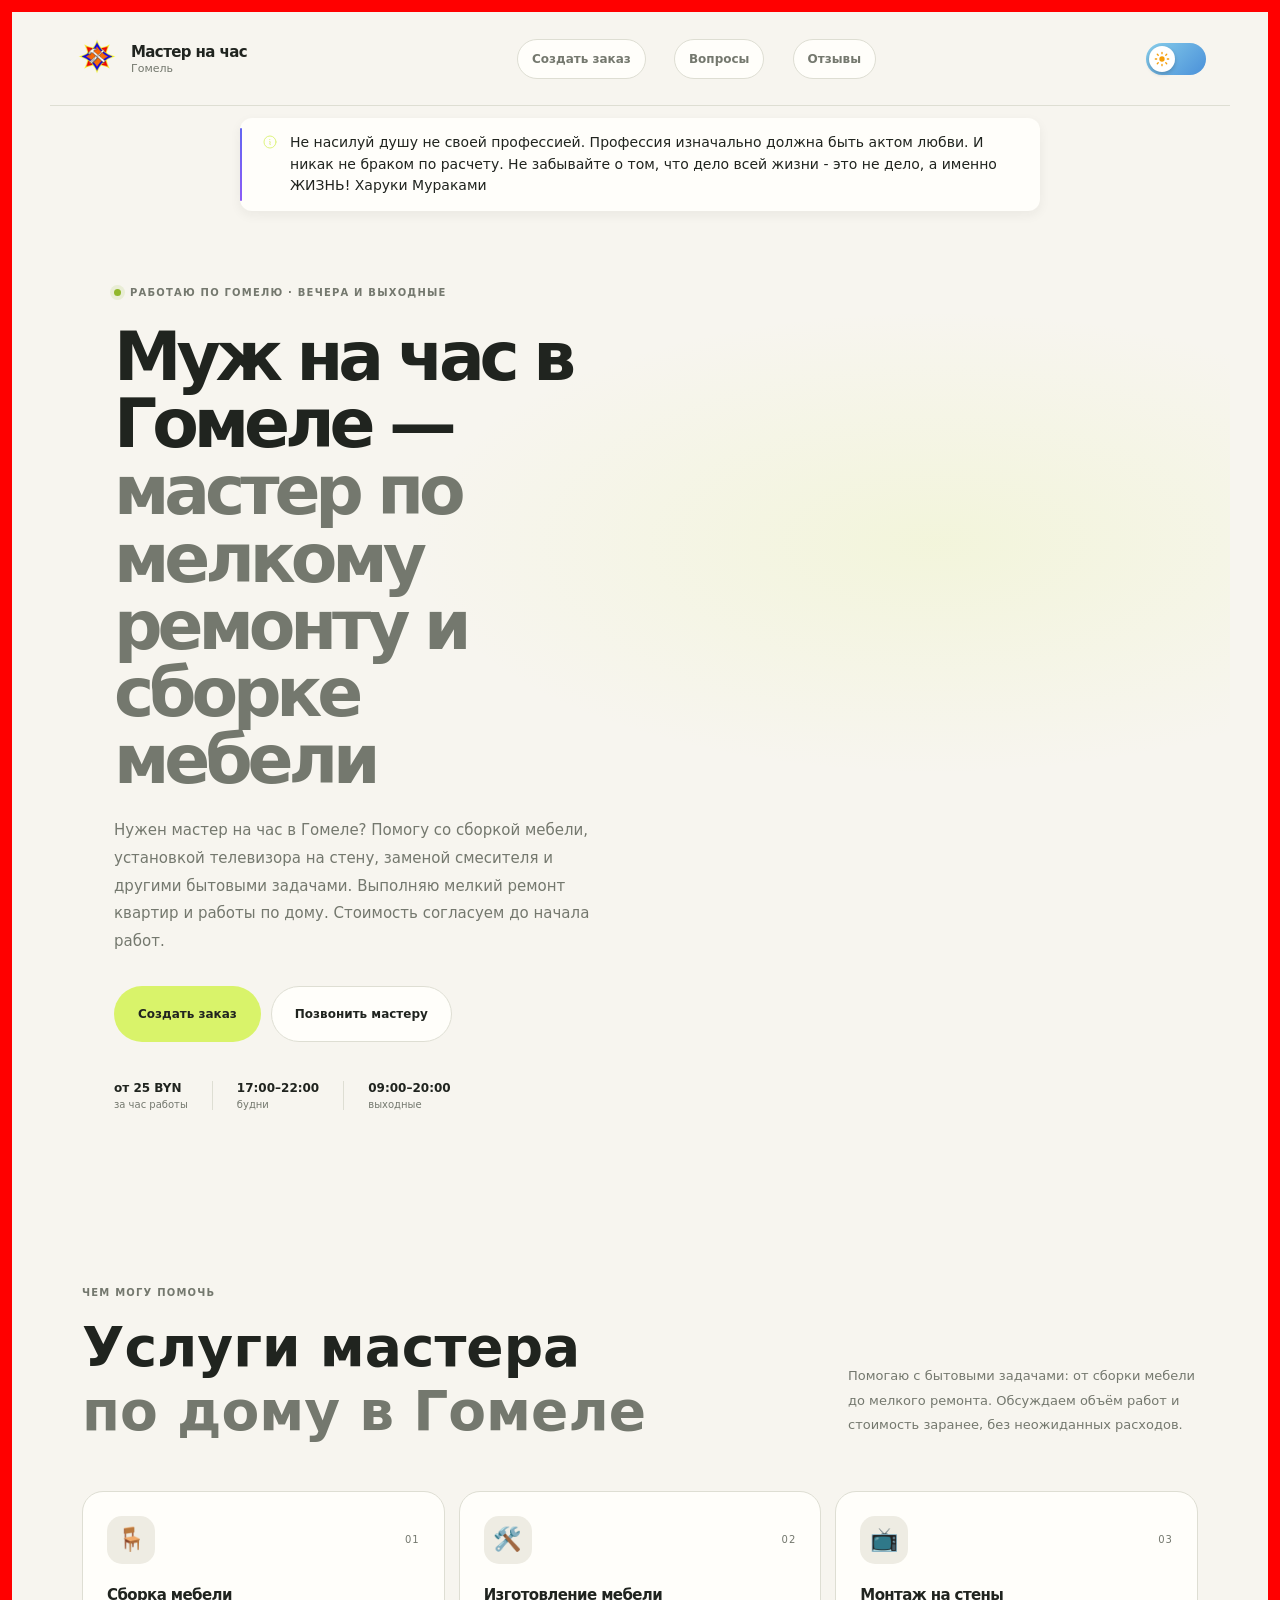
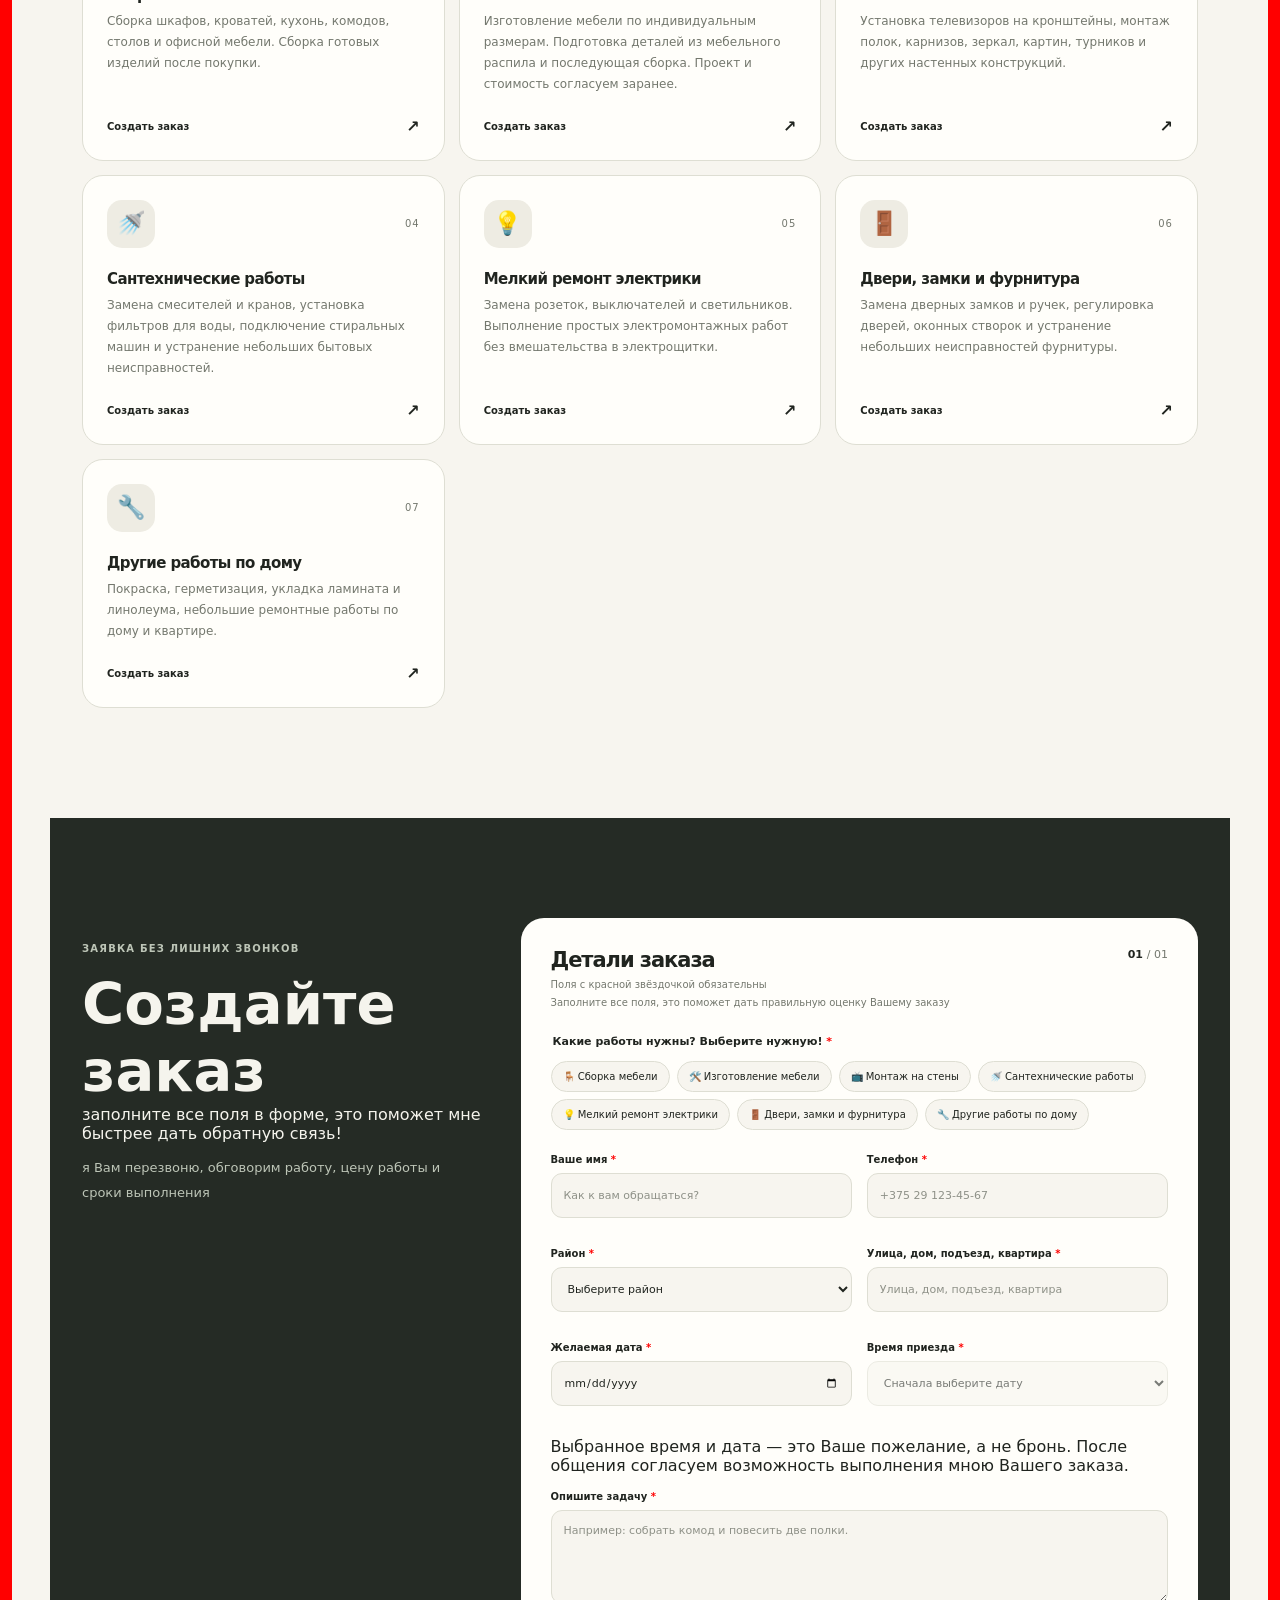
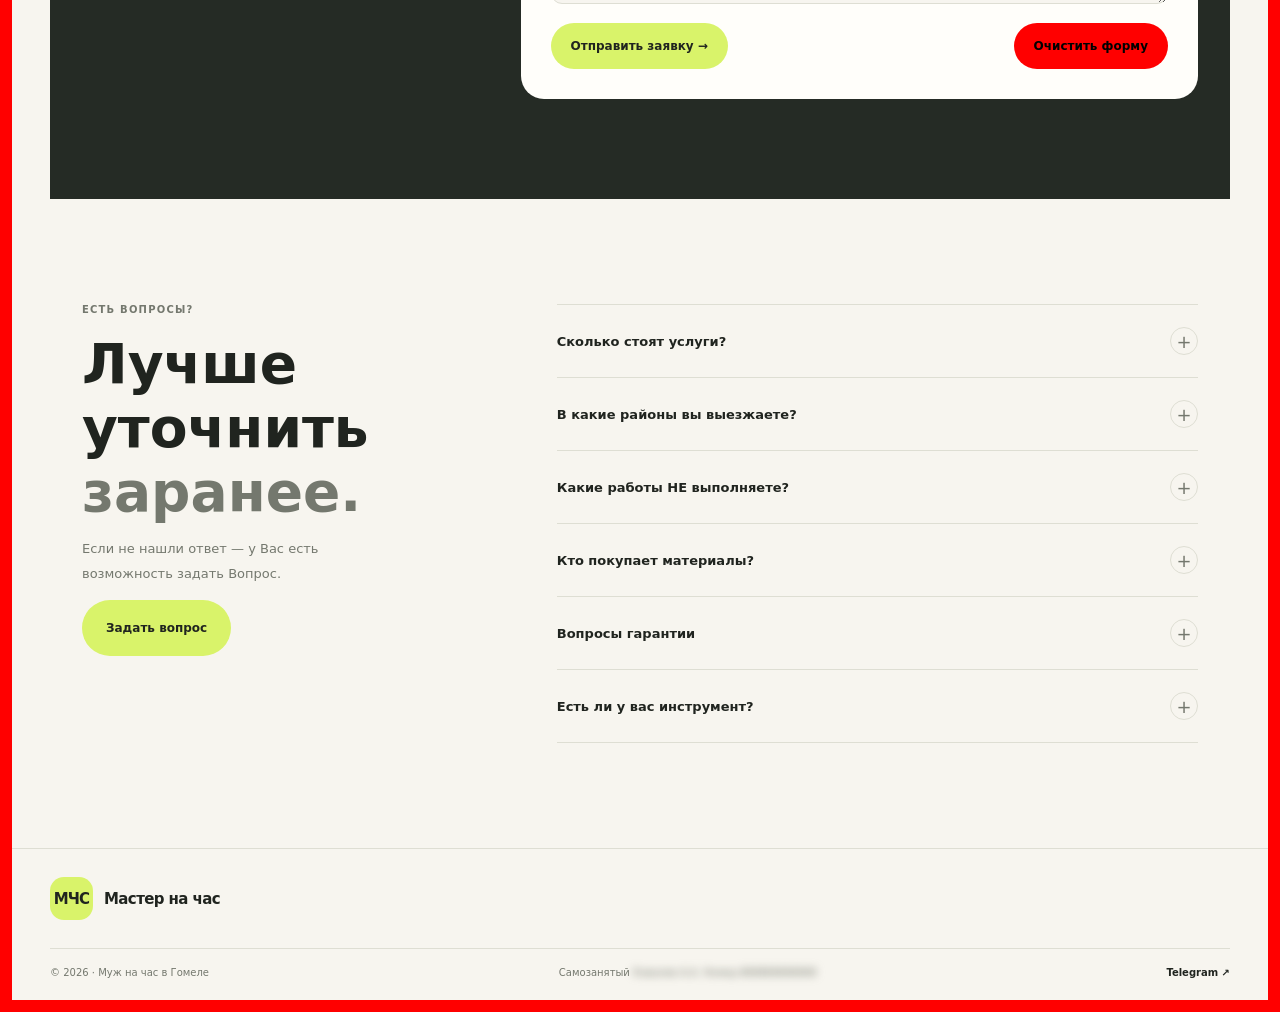
==== commit d5a54664: "fresh build 4/11/18-05" ====
--- a/index.html
+++ b/index.html
@@ -1 +1 @@
-<!DOCTYPE html><html  lang="en"><head><meta charset="utf-8"><meta name="viewport" content="width=device-width, initial-scale=1"><title>Муж на час в Гомеле — мастер по мелкому ремонту | Муж на час в Гомеле</title><script type="importmap">{"imports":{"#entry":"/_nuxt/jyyp6aIz.js"}}</script><script>(function(){try{var e=localStorage.getItem(`theme`),t=matchMedia(`(prefers-color-scheme: dark)`).matches,n=e===`dark`||e!==`light`&&t,r=document.documentElement;r.classList.toggle(`dark`,n),r.setAttribute(`data-theme`,n?`dark`:`light`)}catch{}})();</script><style>.theme-switch[data-v-9a503275]{cursor:pointer;background:linear-gradient(135deg,#87ceeb,#4a90d9);border:none;border-radius:999px;width:60px;height:32px;padding:3px;transition:background .4s;position:relative}.dark{background:linear-gradient(135deg,#1a1a2e,#0f3460)}.theme-switch[data-v-9a503275]:has(.is-dark){background:linear-gradient(135deg,#1a1a2e,#0f3460)}.theme-switch__thumb[data-v-9a503275]{background:#fff;border-radius:50%;place-items:center;width:26px;height:26px;transition:left .3s cubic-bezier(.4,0,.2,1);display:grid;position:absolute;top:3px;left:3px;box-shadow:0 2px 4px #0003}.theme-switch__thumb.is-dark[data-v-9a503275]{left:31px}.thumb-icon[data-v-9a503275]{color:#f59e0b;width:16px;height:16px}.is-dark .thumb-icon[data-v-9a503275]{color:#6366f1}</style><style>.mobile-menu-button{cursor:pointer;-webkit-tap-highlight-color:transparent;background:0 0;border:none;border-radius:50%;place-items:center;width:40px;height:40px;padding:0;transition:background .2s;display:none;position:relative}.mobile-menu-button:active{background:#8882}.mobile-menu-button__line{background:currentColor;border-radius:2px;width:20px;height:2px;transition:transform .35s cubic-bezier(.4,0,.2,1),opacity .2s linear,width .35s cubic-bezier(.4,0,.2,1);position:absolute;left:50%;transform:translate(-50%)}.mobile-menu-button__line:first-child{top:12px}.mobile-menu-button__line:nth-child(2){top:19px}.mobile-menu-button__line:nth-child(3){top:26px}.mobile-menu-button.is-open .mobile-menu-button__line:first-child{top:19px;transform:translate(-50%)rotate(45deg)}.mobile-menu-button.is-open .mobile-menu-button__line:nth-child(2){opacity:0;transform:translate(-50%)scaleX(.2)}.mobile-menu-button.is-open .mobile-menu-button__line:nth-child(3){top:19px;transform:translate(-50%)rotate(-45deg)}@media (width<=768px){.mobile-menu-button{display:grid}.site-nav{display:none}}.mobile-menu-overlay{z-index:90;-webkit-backdrop-filter:blur(8px)saturate(120%);background:#0006;justify-content:center;align-items:flex-end;display:flex;position:fixed;inset:0}.mobile-menu-panel{background:var(--surface,#fff);width:100%;max-width:480px;color:var(--text,#111);padding:8px 16px calc(16px + env(safe-area-inset-bottom));border-radius:24px;flex-direction:column;flex:none;align-self:flex-end;gap:8px;height:auto;max-height:85vh;display:flex;overflow-y:auto;box-shadow:0 -8px 32px #0000002e}.mobile-menu-panel__grabber{background:#8884;border-radius:3px;width:40px;height:5px;margin:4px auto 12px}.mobile-menu-panel__nav{flex-direction:column;gap:2px;display:flex}.mobile-menu-panel__link{color:inherit;border-radius:14px;justify-content:space-between;align-items:center;padding:16px 12px;font-size:17px;font-weight:500;text-decoration:none;transition:background .15s;display:flex}.mobile-menu-panel__link:active{background:#8882}.mobile-menu-panel__link svg{opacity:.35;width:18px;height:18px}.mobile-menu-panel__footer{border-top:1px solid #8882;justify-content:space-between;align-items:center;margin-top:4px;padding:16px 12px 8px;display:flex}.mobile-menu-panel__footer-label{opacity:.6;font-size:15px}</style><style>.blurred{filter:blur(4px);-webkit-user-select:none;user-select:none;cursor:default;transition:filter .2s}</style><style>.wrapper[data-v-ac220884]{justify-content:center;align-items:center;padding:12px}.quote-card[data-v-ac220884],.wrapper[data-v-ac220884]{width:100%;display:flex}.quote-card[data-v-ac220884]{background:var(--surface);max-width:800px;color:var(--text);box-shadow:var(--shadow-sm);border-radius:12px;align-items:flex-start;gap:12px;padding:14px 18px 14px 22px;font-size:14px;line-height:1.55;position:relative}.quote-card[data-v-ac220884]:before{content:"";background:linear-gradient(#6366f1,#8b5cf6);border-radius:2px;width:2px;position:absolute;top:10px;bottom:10px;left:0}.quote-icon[data-v-ac220884]{width:16px;height:16px;color:var(--accent);opacity:.85;flex-shrink:0;margin-top:2px}.quote-text[data-v-ac220884]{margin:0}</style><style>.modal-backdrop[data-v-5642d748]{--modal-bg:var(--surface);--modal-text:var(--text);--modal-muted:var(--muted);--modal-border:var(--line);--modal-field-bg:var(--bg);--modal-accent:var(--accent-success,#7fa824);--modal-accent-ring:#7fa82433;--modal-danger:var(--red,red);--modal-danger-bg:color-mix(in srgb,var(--red,red) 12%,var(--surface));--modal-success:var(--accent-success,#7fa824);--modal-success-bg:color-mix(in srgb,var(--accent-success,#7fa824) 15%,var(--surface));z-index:1000;padding:var(--space-4);-webkit-backdrop-filter:blur(4px);backdrop-filter:blur(4px);background:#0f12188c;justify-content:center;align-items:center;display:flex;position:fixed;inset:0;overflow-y:auto}.modal[data-v-5642d748]{width:100%;max-width:480px;max-height:calc(100vh - 32px);padding:var(--space-5) var(--space-4) var(--space-4);border-radius:var(--radius-md);background:var(--modal-bg);color:var(--modal-text);box-shadow:var(--shadow-md);transition:background .2s,color .2s;position:relative;overflow-y:auto}.modal__close[data-v-5642d748]{top:var(--space-3);right:var(--space-3);width:36px;height:36px;color:var(--modal-muted);cursor:pointer;background:0 0;border:none;border-radius:50%;font-size:24px;line-height:1;transition:background .15s,color .15s;position:absolute}.modal__close[data-v-5642d748]:hover{background:var(--surface-soft);color:var(--modal-text)}.modal h3[data-v-5642d748]{margin:0 0 var(--space-2);font-size:var(--text-xl);color:var(--modal-text)}.modal__subtitle[data-v-5642d748]{margin:0 0 var(--space-4);font-size:var(--text-base);color:var(--modal-muted)}.modal__form[data-v-5642d748]{gap:var(--space-3)}.field[data-v-5642d748],.modal__form[data-v-5642d748]{flex-direction:column;display:flex}.field[data-v-5642d748]{gap:var(--space-1);font-size:var(--text-base)}.field>span[data-v-5642d748],.modal__form__subtitle[data-v-5642d748]{color:var(--modal-text);font-weight:500}.field input[data-v-5642d748],.field textarea[data-v-5642d748]{width:100%;padding:var(--space-2) var(--space-3);border:1px solid var(--modal-border);border-radius:var(--radius-sm);font:inherit;background:var(--modal-field-bg);color:var(--modal-text);transition:border-color .15s,box-shadow .15s,background .15s,color .15s}.field input[data-v-5642d748]::-moz-placeholder{color:var(--modal-muted);opacity:.8}.field textarea[data-v-5642d748]::-moz-placeholder{color:var(--modal-muted);opacity:.8}.field input[data-v-5642d748]::placeholder,.field textarea[data-v-5642d748]::placeholder{color:var(--modal-muted);opacity:.8}.field input[data-v-5642d748]:focus,.field textarea[data-v-5642d748]:focus{border-color:var(--modal-accent);box-shadow:0 0 0 3px var(--modal-accent-ring);outline:none}.field input[aria-invalid=true][data-v-5642d748],.field textarea[aria-invalid=true][data-v-5642d748]{border-color:var(--modal-danger)}.field__error[data-v-5642d748]{font-size:var(--text-sm);color:var(--modal-danger)}.honeypot[data-v-5642d748]{width:1px;height:1px;position:absolute;left:-9999px;overflow:hidden}.consent[data-v-5642d748]{align-items:flex-start;gap:var(--space-2);font-size:var(--text-md);color:var(--modal-muted);display:flex}.consent input[data-v-5642d748]{margin-top:2px}.form-message[data-v-5642d748]{padding:var(--space-2) var(--space-3);border-radius:var(--radius-sm);font-size:var(--text-md);margin:0}.form-message--error[data-v-5642d748]{background:var(--modal-danger-bg);color:var(--modal-danger)}.form-message--success[data-v-5642d748]{background:var(--modal-success-bg);color:var(--modal-success)}.modal__actions[data-v-5642d748]{gap:var(--space-2);margin-top:var(--space-1);display:flex}.modal__actions .button[data-v-5642d748]{flex:1}.modal-fade-enter-active[data-v-5642d748],.modal-fade-leave-active[data-v-5642d748]{transition:opacity .2s}.modal-fade-enter-from[data-v-5642d748],.modal-fade-leave-to[data-v-5642d748]{opacity:0}.modal-fade-enter-active .modal[data-v-5642d748],.modal-fade-leave-active .modal[data-v-5642d748]{transition:transform .2s,opacity .2s}.modal-fade-enter-from .modal[data-v-5642d748],.modal-fade-leave-to .modal[data-v-5642d748]{opacity:0;transform:translateY(12px)scale(.98)}@media (width<=480px){.modal[data-v-5642d748]{padding:var(--space-4) var(--space-3) var(--space-3);border-radius:var(--radius-sm)}}</style><link rel="stylesheet" href="/_nuxt/entry.DnVNcGSE.css" crossorigin><link rel="preload" as="fetch" crossorigin="anonymous" href="/_payload.json?_b=80a8117e-5872-4800-b8b0-aa6a8dd757d7"><link rel="modulepreload" as="script" crossorigin href="/_nuxt/jyyp6aIz.js"><link rel="modulepreload" as="script" crossorigin href="/_nuxt/BfXRkTWZ.js"><link rel="modulepreload" as="script" crossorigin href="/_nuxt/TRKoZUJd.js"><link rel="modulepreload" as="script" crossorigin href="/_nuxt/CRftiuFL.js"><link rel="modulepreload" as="script" crossorigin href="/_nuxt/BuzrWBi_.js"><link rel="modulepreload" as="script" crossorigin href="/_nuxt/NuVCjBZY.js"><script type="module" src="/_nuxt/jyyp6aIz.js" crossorigin></script><link rel="prefetch" as="style" crossorigin href="/_nuxt/error-404.DpKY_dMl.css"><link rel="prefetch" as="script" crossorigin href="/_nuxt/DHRzNlj3.js"><link rel="prefetch" as="style" crossorigin href="/_nuxt/error-500.CmR4p1fc.css"><link rel="prefetch" as="script" crossorigin href="/_nuxt/CZPffbs4.js"><link rel="prefetch" as="image" type="image/png" href="/_nuxt/logo-light.Ba-bhph8.png"><link rel="apple-touch-icon" sizes="180x180" href="/apple-touch-icon.png" type="image/png"><link rel="icon" type="image/png" sizes="32x32" href="/favicon-32x32.png"><link rel="icon" type="image/png" sizes="16x16" href="/favicon-16x16.png"><link rel="manifest" href="/site.webmanifest"><meta property="og:type" content="website"><link rel="alternate" type="text/markdown" href="/index.md"><link rel="describedby" href="/llms.txt"><meta name="robots" content="index, follow"><meta name="description" content="Муж на час в Гомеле. Сборка мебели, установка полок и телевизоров, замена смесителей, ремонт розеток и замков. Выезд по Гомелю, вечера и выходные. Цена от 25 BYN/час."><meta property="og:title" content="Муж на час в Гомеле — мастер по мелкому ремонту"><meta property="og:description" content="Муж на час в Гомеле. Сборка мебели, установка полок и телевизоров, замена смесителей, ремонт розеток и замков. Выезд по Гомелю, вечера и выходные. Цена от 25 BYN/час."><meta property="og:url" content="https://master-gomel.by"><meta property="og:site_name" content="Муж на час в Гомеле"><meta property="og:locale" content="ru_BY"><meta name="twitter:card" content="summary_large_image"><meta name="twitter:title" content="Муж на час в Гомеле — мастер по мелкому ремонту"><meta name="twitter:description" content="Муж на час в Гомеле. Сборка мебели, установка полок и телевизоров, замена смесителей, ремонт розеток и замков. Выезд по Гомелю, вечера и выходные. Цена от 25 BYN/час."><link rel="canonical" href="https://master-gomel.by"><meta name="theme-color" content="#f7f5ef"><script type="application/ld+json">{"@context":"https://schema.org","@type":"HomeAndConstructionBusiness","name":"Муж на час в Гомеле","url":"https://master-gomel.by","description":"Муж на час в Гомеле. Сборка мебели, установка полок и телевизоров, замена смесителей, ремонт розеток и замков. Выезд по Гомелю, вечера и выходные. Цена от 25 BYN/час.","areaServed":{"@type":"City","name":"Гомель","containedInPlace":{"@type":"Country","name":"Беларусь"}},"priceRange":"от 25 BYN/час","currenciesAccepted":"BYN","availableLanguage":"Russian","hasOfferCatalog":{"@type":"OfferCatalog","name":"Услуги мастера","itemListElement":[{"@type":"OfferCatalog","name":"Сборка мебели"},{"@type":"OfferCatalog","name":"Мелкий бытовой ремонт"},{"@type":"OfferCatalog","name":"Установка полок и телевизоров"},{"@type":"OfferCatalog","name":"Замена смесителей и сантехнические работы"}]}}</script></head><body><!--teleport start anchor--><!----><!--teleport anchor--><div id="__nuxt"><div class="handyman-site"><div class="section-wrap"><header class="site-header"><a aria-current="page" href="/" class="router-link-active router-link-exact-active brand" aria-label="Муж на час в Гомеле — на главную"><div><img class="brand__logo" src="/_nuxt/logo-light.Ba-bhph8.png" alt="Логотип"></div><span class="brand__copy"><strong>Мастер на час</strong><small>Гомель</small></span></a><nav class="site-nav" aria-label="Основная навигация"><a aria-current="page" href="/#order" class="router-link-active router-link-exact-active button button--secondary button--small"> Создать заказ </a><a aria-current="page" href="/#faq" class="router-link-active router-link-exact-active button button--secondary button--small"> Вопросы </a><a href="/review" class="button button--secondary button--small"> Отзывы </a></nav><div class="site-header__actions"><button class="theme-switch" type="button" role="switch" aria-checked="false" data-v-9a503275><span class="theme-switch__thumb" data-v-9a503275><svg viewBox="0 0 24 24" fill="currentColor" class="thumb-icon" data-v-9a503275><circle cx="12" cy="12" r="4" data-v-9a503275></circle><path d="M12 2v2M12 20v2M2 12h2M20 12h2M4.93 4.93l1.41 1.41M17.66 17.66l1.41 1.41M4.93 19.07l1.41-1.41M17.66 6.34l1.41-1.41" stroke="currentColor" stroke-width="2" stroke-linecap="round" data-v-9a503275></path></svg></span></button><button class="mobile-menu-button" type="button" aria-expanded="false" aria-label="Открыть меню" aria-controls="mobile-menu"><span class="mobile-menu-button__line"></span><span class="mobile-menu-button__line"></span><span class="mobile-menu-button__line"></span></button></div><!----></header><div class="wrapper" data-v-ac220884><div class="quote-card" role="status" data-v-ac220884><svg class="quote-icon" aria-hidden="true" fill="none" stroke="currentColor" stroke-width="1.5" viewBox="0 0 24 24" xmlns="http://www.w3.org/2000/svg" data-v-ac220884><path stroke-linecap="round" stroke-linejoin="round" d="M11.25 11.25l.041-.02a.75.75 0 011.063.852l-.708 2.836a.75.75 0 001.063.853l.041-.021M21 12a9 9 0 11-18 0 9 9 0 0118 0zm-9-3.75h.008v.008H12V8.25z" data-v-ac220884></path></svg><p class="quote-text" data-v-ac220884></p></div></div></div><div class="section-wrap"><!--[--><main><div class="hero-shell"><div class="section-wrap"><section id="top" class="hero section-wrap" aria-labelledby="hero-title"><div class="hero__content"><div class="eyebrow"><span class="status-dot"></span> Работаю по Гомелю · Вечера и выходные </div><h1 id="hero-title"> Муж на час в Гомеле — <span>мастер по мелкому ремонту и сборке мебели</span></h1><p class="hero__lead"> Нужен мастер на час в Гомеле? Помогу со сборкой мебели, установкой телевизора на стену, заменой смесителя и другими бытовыми задачами. Выполняю мелкий ремонт квартир и работы по дому. Стоимость согласуем до начала работ. </p><div class="hero__actions"><button class="button button--primary button--large"> Создать заказ </button><a class="button button--secondary button--large" href="tel:+375298677824">Позвонить мастеру</a></div><div class="hero__facts"><div><strong>от 25 BYN</strong><span>за час работы</span></div><div><strong>17:00–22:00</strong><span>будни</span></div><div><strong>09:00–20:00</strong><span>выходные</span></div></div></div></section></div></div><section id="services" class="section section-wrap" aria-labelledby="services-title"><div class="section-heading"><div><div class="eyebrow">Чем могу помочь</div><h2 id="services-title"> Услуги мастера <br><span>по дому в Гомеле</span></h2></div><p> Помогаю с бытовыми задачами: от сборки мебели до мелкого ремонта. Обсуждаем объём работ и стоимость заранее, без неожиданных расходов. </p></div><div class="services-grid"><!--[--><article class="service-card"><div class="service-card__top"><span class="service-card__icon" aria-hidden="true">🪑</span><span class="service-card__number">01</span></div><h3>Сборка мебели</h3><p>Сборка шкафов, кроватей, кухонь, комодов, столов и офисной мебели. Сборка готовых изделий после покупки.</p><a href="#order" aria-label="Заказать услугу: Сборка мебели" class="service-card__link"> Создать заказ <span aria-hidden="true">↗</span></a></article><article class="service-card"><div class="service-card__top"><span class="service-card__icon" aria-hidden="true">🛠️</span><span class="service-card__number">02</span></div><h3>Изготовление мебели</h3><p>Изготовление мебели по индивидуальным размерам. Подготовка деталей из мебельного распила и последующая сборка. Проект и стоимость согласуем заранее.</p><a href="#order" aria-label="Заказать услугу: Изготовление мебели" class="service-card__link"> Создать заказ <span aria-hidden="true">↗</span></a></article><article class="service-card"><div class="service-card__top"><span class="service-card__icon" aria-hidden="true">📺</span><span class="service-card__number">03</span></div><h3>Монтаж на стены</h3><p>Установка телевизоров на кронштейны, монтаж полок, карнизов, зеркал, картин, турников и других настенных конструкций.</p><a href="#order" aria-label="Заказать услугу: Монтаж на стены" class="service-card__link"> Создать заказ <span aria-hidden="true">↗</span></a></article><article class="service-card"><div class="service-card__top"><span class="service-card__icon" aria-hidden="true">🚿</span><span class="service-card__number">04</span></div><h3>Сантехнические работы</h3><p>Замена смесителей и кранов, установка фильтров для воды, подключение стиральных машин и устранение небольших бытовых неисправностей.</p><a href="#order" aria-label="Заказать услугу: Сантехнические работы" class="service-card__link"> Создать заказ <span aria-hidden="true">↗</span></a></article><article class="service-card"><div class="service-card__top"><span class="service-card__icon" aria-hidden="true">💡</span><span class="service-card__number">05</span></div><h3>Мелкий ремонт электрики</h3><p>Замена розеток, выключателей и светильников. Выполнение простых электромонтажных работ без вмешательства в электрощитки.</p><a href="#order" aria-label="Заказать услугу: Мелкий ремонт электрики" class="service-card__link"> Создать заказ <span aria-hidden="true">↗</span></a></article><article class="service-card"><div class="service-card__top"><span class="service-card__icon" aria-hidden="true">🚪</span><span class="service-card__number">06</span></div><h3>Двери, замки и фурнитура</h3><p>Замена дверных замков и ручек, регулировка дверей, оконных створок и устранение небольших неисправностей фурнитуры.</p><a href="#order" aria-label="Заказать услугу: Двери, замки и фурнитура" class="service-card__link"> Создать заказ <span aria-hidden="true">↗</span></a></article><article class="service-card"><div class="service-card__top"><span class="service-card__icon" aria-hidden="true">🔧</span><span class="service-card__number">07</span></div><h3>Другие работы по дому</h3><p>Покраска, герметизация, укладка ламината и линолеума, небольшие ремонтные работы по дому и квартире.</p><a href="#order" aria-label="Заказать услугу: Другие работы по дому" class="service-card__link"> Создать заказ <span aria-hidden="true">↗</span></a></article><!--]--></div></section><section id="order" class="order-section"><div class="section-wrap order-layout"><div class="order-intro"><div class="eyebrow">Заявка без лишних звонков</div><h2> Создайте заказ<br></h2><span>заполните все поля в форме, это поможет мне быстрее дать обратную связь! </span><p> я Вам перезвоню, обговорим работу, цену работы и сроки выполнения </p></div><form class="order-form"><div class="order-form__heading"><div><h3>Детали заказа</h3><p>Поля с красной звёздочкой обязательны</p><p>Заполните все поля, это поможет дать правильную оценку Вашему заказу</p></div><span class="order-form__step">01 <i>/ 01</i></span></div><fieldset><legend class="required-label">Какие работы нужны? Выберите нужную!</legend><div class="service-chips"><!--[--><button aria-pressed="false" class="" type="button">🪑 Сборка мебели</button><button aria-pressed="false" class="" type="button">🛠️ Изготовление мебели</button><button aria-pressed="false" class="" type="button">📺 Монтаж на стены</button><button aria-pressed="false" class="" type="button">🚿 Сантехнические работы</button><button aria-pressed="false" class="" type="button">💡 Мелкий ремонт электрики</button><button aria-pressed="false" class="" type="button">🚪 Двери, замки и фурнитура</button><button aria-pressed="false" class="" type="button">🔧 Другие работы по дому</button><!--]--></div><div class="form-grid"><label class="field"><span class="required-label">Ваше имя</span><input value="" class="ym-disable-keys" autocomplete="name" maxlength="100" name="name" placeholder="Как к вам обращаться?" required></label><label class="field"><span class="required-label">Телефон </span><input value="" class="ym-disable-keys" autocomplete="tel" maxlength="30" name="phone" placeholder="+375 29 123-45-67" required type="tel"></label><label class="field"><span class="required-label">Район </span><select name="district" required><option value="" selected>Выберите район</option><!--[--><option value="Центральный">Центральный</option><option value="Железнодорожный">Железнодорожный</option><option value="Новобелицкий">Новобелицкий</option><option value="Советский">Советский</option><!--]--></select></label><label class="field"><span class="required-label">Улица, дом, подъезд, квартира</span><input value="" autocomplete="street-address" maxlength="200" name="address" placeholder="Улица, дом, подъезд, квартира"></label><label class="field"><span class="required-label">Желаемая дата </span><input value="" min="2026-11-04" name="preferred_date" required type="date"></label><label class="field"><span class="required-label">Время приезда </span><select disabled name="preferred_time" required><option value="" selected>Сначала выберите дату</option><!--[--><!--]--></select></label></div><p class="form-hint"> Выбранное время и дата — это Ваше пожелание, а не бронь. После общения согласуем возможность выполнения мною Вашего заказа. </p><label class="field"><span class="required-label">Опишите задачу </span><textarea maxlength="2000" minlength="10" name="description" placeholder="Например: собрать комод и повесить две полки." required rows="4"></textarea></label><div class="ya-captcha" token></div><div class="order-form__actions"><div><button class="button button--primary button--submit" type="submit">Отправить заявку → </button></div><div><button class="button button--ghost button--clear" type="button"> Очистить форму </button></div></div></fieldset><!----><!----><!----></form></div></section><!--[--><section id="faq" class="faq-section"><div class="section-wrap faq-layout"><div><div class="eyebrow">Есть вопросы?</div><h2>Лучше уточнить<br><span>заранее.</span></h2><p>Если не нашли ответ — у Вас есть возможность задать Вопрос.</p><button class="button button--primary button--large">Задать вопрос </button></div><div class="faq-list"><!--[--><details><summary>Сколько стоят услуги?<span aria-hidden="true">+</span></summary><p>Почасовая оплата — от 25 BYN/час. Минимальный заказ — 1 час. Итоговую стоимость согласуем до начала работ. Пенсионерам и нуждающимся делаю большие скидки</p></details><details><summary>В какие районы вы выезжаете?<span aria-hidden="true">+</span></summary><p>Центральный, Железнодорожный, Новобелицкий, Советский. Выезд в пределах Гомеля. Возможен выезд недалеко по району по согласованию</p></details><details><summary>Какие работы НЕ выполняете?<span aria-hidden="true">+</span></summary><p>Не выполняю работы с газом, электрощитками и несущими конструкциями — для них нужны профильные специалисты с допусками.</p></details><details><summary>Кто покупает материалы?<span aria-hidden="true">+</span></summary><p>Можно использовать ваши материалы или согласовать покупку с предоставлением чека.</p></details><details><summary>Вопросы гарантии<span aria-hidden="true">+</span></summary><p>14 дней гарантии на выполненные работы</p></details><details><summary>Есть ли у вас инструмент?<span aria-hidden="true">+</span></summary><p>Основные инструменты для работ естественно есть --- перфоратор, шуруповерт, пылесос, инструменты для реза, мелкие расходники.</p></details><!--]--></div></div></section><!--teleport start--><!--teleport end--><!--]--></main><!--]--></div><footer class="site-footer"><div class="section-wrap site-footer__main"><a class="brand" href="#top"><span class="brand__mark">МЧС</span><span class="brand__copy"><strong>Мастер на час</strong></span></a></div><div class="section-wrap site-footer__bottom"><span>© 2026 · Муж на час в Гомеле </span><span> Самозанятый <span class="blurred"> Ковалев А.А. Номер:888888888888 </span></span><a href="https://t.me/dimakovalev25" target="_blank" rel="noopener noreferrer"> Telegram ↗</a></div></footer></div></div><div id="teleports"></div><script>window.__NUXT__={};window.__NUXT__.config={public:{apiBase:"https://api.master-gomel.by",siteUrl:"https://master-gomel.by",smartcaptchaSitekey:"ysc1_bMT7z77FaXmyX4dO4DWFI8h4BQqNZSXj5Eh5d8JY0ac02980",ymId:113998757,"nuxt-seo-utils-version":"9.0.1","seo-utils":{canonicalQueryWhitelist:["page","sort","filter","search","q","category","tag"],canonicalLowercase:true,automaticTwitterTags:true,tagPriority:"low",separator:"",titleSeparator:""},skewProtection:{basePath:"/__skew",assetRecovery:{_tag:"disabled"},cookie:false,debug:false,connectionTracking:"",routeTracking:"",ipTracking:"",reloadStrategy:"prompt",multiTab:true,version:"2.0.3"},"nuxt-robots":{version:"7.0.2",debug:false,credits:true,groups:[{comment:[],disallow:[""],allow:["/"],userAgent:["*"],contentUsage:[],contentSignal:["search=yes, ai-input=yes"],_indexable:true,_rules:[{pattern:"/",allow:true}],_normalized:true}],sitemap:["/sitemap.xml"],header:true,robotsEnabledValue:"index, follow, max-image-preview:large, max-snippet:-1, max-video-preview:-1",robotsDisabledValue:"noindex, nofollow",cacheControl:"max-age=14400, must-revalidate",botDetection:true},"nuxt-og-image":{defaults:{emojis:"noto",extension:"png",width:1200,height:600,cacheMaxAgeSeconds:259200},includeTwitter:true,browserEnabled:false,hasServerRuntime:false}},app:{baseURL:"/",buildId:"80a8117e-5872-4800-b8b0-aa6a8dd757d7",buildAssetsDir:"/_nuxt/",cdnURL:""}}</script><script type="application/ld+json" data-nuxt-schema-org="true" data-hid="schema-org-graph">{"@context":"https://schema.org","@graph":[{"@id":"https://master-gomel.by/#website","@type":"WebSite","name":"Муж на час в Гомеле","url":"https://master-gomel.by/"},{"@id":"https://master-gomel.by#webpage","@type":"WebPage","description":"Муж на час в Гомеле. Сборка мебели, установка полок и телевизоров, замена смесителей, ремонт розеток и замков. Выезд по Гомелю, вечера и выходные. Цена от 25 BYN/час.","name":"Муж на час в Гомеле — мастер по мелкому ремонту","url":"https://master-gomel.by","isPartOf":{"@id":"https://master-gomel.by/#website"},"potentialAction":[{"@type":"ReadAction","target":["https://master-gomel.by"]}]}]}</script><script type="application/json" data-nuxt-data="nuxt-app" data-ssr="true" id="__NUXT_DATA__" data-src="/_payload.json?_b=80a8117e-5872-4800-b8b0-aa6a8dd757d7">[{"state":1,"once":15,"_errors":16,"serverRendered":12,"path":18,"prerenderedAt":19},["Reactive",2],{"$snuxt-seo-utils:routeRules":3,"$shandyman-theme":4,"$scurrent-quote":5,"$ssite-config":6},{"head":-1,"seoMeta":-1},"light","",{"_priority":7,"env":11,"indexable":12,"name":13,"url":14},{"env":8,"url":9,"name":10},-15,0,-3,"production",true,"Муж на час в Гомеле","https:\u002F\u002Fmaster-gomel.by",["Set"],["ShallowReactive",17],{},"\u002F",1793805416534]</script></body></html>+<!DOCTYPE html><html  lang="en"><head><meta charset="utf-8"><meta name="viewport" content="width=device-width, initial-scale=1"><title>Муж на час в Гомеле — мастер по мелкому ремонту | Муж на час в Гомеле</title><script type="importmap">{"imports":{"#entry":"/_nuxt/Dveaahyj.js"}}</script><script>(function(){try{var e=localStorage.getItem(`theme`),t=matchMedia(`(prefers-color-scheme: dark)`).matches,n=e===`dark`||e!==`light`&&t,r=document.documentElement;r.classList.toggle(`dark`,n),r.setAttribute(`data-theme`,n?`dark`:`light`)}catch{}})();</script><style>.theme-switch[data-v-9a503275]{cursor:pointer;background:linear-gradient(135deg,#87ceeb,#4a90d9);border:none;border-radius:999px;width:60px;height:32px;padding:3px;transition:background .4s;position:relative}.dark{background:linear-gradient(135deg,#1a1a2e,#0f3460)}.theme-switch[data-v-9a503275]:has(.is-dark){background:linear-gradient(135deg,#1a1a2e,#0f3460)}.theme-switch__thumb[data-v-9a503275]{background:#fff;border-radius:50%;place-items:center;width:26px;height:26px;transition:left .3s cubic-bezier(.4,0,.2,1);display:grid;position:absolute;top:3px;left:3px;box-shadow:0 2px 4px #0003}.theme-switch__thumb.is-dark[data-v-9a503275]{left:31px}.thumb-icon[data-v-9a503275]{color:#f59e0b;width:16px;height:16px}.is-dark .thumb-icon[data-v-9a503275]{color:#6366f1}</style><style>.mobile-menu-button{cursor:pointer;-webkit-tap-highlight-color:transparent;background:0 0;border:none;border-radius:50%;place-items:center;width:40px;height:40px;padding:0;transition:background .2s;display:none;position:relative}.mobile-menu-button:active{background:#8882}.mobile-menu-button__line{background:currentColor;border-radius:2px;width:20px;height:2px;transition:transform .35s cubic-bezier(.4,0,.2,1),opacity .2s linear,width .35s cubic-bezier(.4,0,.2,1);position:absolute;left:50%;transform:translate(-50%)}.mobile-menu-button__line:first-child{top:12px}.mobile-menu-button__line:nth-child(2){top:19px}.mobile-menu-button__line:nth-child(3){top:26px}.mobile-menu-button.is-open .mobile-menu-button__line:first-child{top:19px;transform:translate(-50%)rotate(45deg)}.mobile-menu-button.is-open .mobile-menu-button__line:nth-child(2){opacity:0;transform:translate(-50%)scaleX(.2)}.mobile-menu-button.is-open .mobile-menu-button__line:nth-child(3){top:19px;transform:translate(-50%)rotate(-45deg)}@media (width<=768px){.mobile-menu-button{display:grid}.site-nav{display:none}}.mobile-menu-overlay{z-index:90;-webkit-backdrop-filter:blur(8px)saturate(120%);background:#0006;justify-content:center;align-items:flex-end;display:flex;position:fixed;inset:0}.mobile-menu-panel{background:var(--surface,#fff);width:100%;max-width:480px;color:var(--text,#111);padding:8px 16px calc(16px + env(safe-area-inset-bottom));border-radius:24px;flex-direction:column;flex:none;align-self:flex-end;gap:8px;height:auto;max-height:85vh;display:flex;overflow-y:auto;box-shadow:0 -8px 32px #0000002e}.mobile-menu-panel__grabber{background:#8884;border-radius:3px;width:40px;height:5px;margin:4px auto 12px}.mobile-menu-panel__nav{flex-direction:column;gap:2px;display:flex}.mobile-menu-panel__link{color:inherit;border-radius:14px;justify-content:space-between;align-items:center;padding:16px 12px;font-size:17px;font-weight:500;text-decoration:none;transition:background .15s;display:flex}.mobile-menu-panel__link:active{background:#8882}.mobile-menu-panel__link svg{opacity:.35;width:18px;height:18px}.mobile-menu-panel__footer{border-top:1px solid #8882;justify-content:space-between;align-items:center;margin-top:4px;padding:16px 12px 8px;display:flex}.mobile-menu-panel__footer-label{opacity:.6;font-size:15px}</style><style>.blurred{filter:blur(4px);-webkit-user-select:none;user-select:none;cursor:default;transition:filter .2s}</style><style>.wrapper[data-v-ac220884]{justify-content:center;align-items:center;padding:12px}.quote-card[data-v-ac220884],.wrapper[data-v-ac220884]{width:100%;display:flex}.quote-card[data-v-ac220884]{background:var(--surface);max-width:800px;color:var(--text);box-shadow:var(--shadow-sm);border-radius:12px;align-items:flex-start;gap:12px;padding:14px 18px 14px 22px;font-size:14px;line-height:1.55;position:relative}.quote-card[data-v-ac220884]:before{content:"";background:linear-gradient(#6366f1,#8b5cf6);border-radius:2px;width:2px;position:absolute;top:10px;bottom:10px;left:0}.quote-icon[data-v-ac220884]{width:16px;height:16px;color:var(--accent);opacity:.85;flex-shrink:0;margin-top:2px}.quote-text[data-v-ac220884]{margin:0}</style><style>.modal-backdrop[data-v-5642d748]{--modal-bg:var(--surface);--modal-text:var(--text);--modal-muted:var(--muted);--modal-border:var(--line);--modal-field-bg:var(--bg);--modal-accent:var(--accent-success,#7fa824);--modal-accent-ring:#7fa82433;--modal-danger:var(--red,red);--modal-danger-bg:color-mix(in srgb,var(--red,red) 12%,var(--surface));--modal-success:var(--accent-success,#7fa824);--modal-success-bg:color-mix(in srgb,var(--accent-success,#7fa824) 15%,var(--surface));z-index:1000;padding:var(--space-4);-webkit-backdrop-filter:blur(4px);backdrop-filter:blur(4px);background:#0f12188c;justify-content:center;align-items:center;display:flex;position:fixed;inset:0;overflow-y:auto}.modal[data-v-5642d748]{width:100%;max-width:480px;max-height:calc(100vh - 32px);padding:var(--space-5) var(--space-4) var(--space-4);border-radius:var(--radius-md);background:var(--modal-bg);color:var(--modal-text);box-shadow:var(--shadow-md);transition:background .2s,color .2s;position:relative;overflow-y:auto}.modal__close[data-v-5642d748]{top:var(--space-3);right:var(--space-3);width:36px;height:36px;color:var(--modal-muted);cursor:pointer;background:0 0;border:none;border-radius:50%;font-size:24px;line-height:1;transition:background .15s,color .15s;position:absolute}.modal__close[data-v-5642d748]:hover{background:var(--surface-soft);color:var(--modal-text)}.modal h3[data-v-5642d748]{margin:0 0 var(--space-2);font-size:var(--text-xl);color:var(--modal-text)}.modal__subtitle[data-v-5642d748]{margin:0 0 var(--space-4);font-size:var(--text-base);color:var(--modal-muted)}.modal__form[data-v-5642d748]{gap:var(--space-3)}.field[data-v-5642d748],.modal__form[data-v-5642d748]{flex-direction:column;display:flex}.field[data-v-5642d748]{gap:var(--space-1);font-size:var(--text-base)}.field>span[data-v-5642d748],.modal__form__subtitle[data-v-5642d748]{color:var(--modal-text);font-weight:500}.field input[data-v-5642d748],.field textarea[data-v-5642d748]{width:100%;padding:var(--space-2) var(--space-3);border:1px solid var(--modal-border);border-radius:var(--radius-sm);font:inherit;background:var(--modal-field-bg);color:var(--modal-text);transition:border-color .15s,box-shadow .15s,background .15s,color .15s}.field input[data-v-5642d748]::-moz-placeholder{color:var(--modal-muted);opacity:.8}.field textarea[data-v-5642d748]::-moz-placeholder{color:var(--modal-muted);opacity:.8}.field input[data-v-5642d748]::placeholder,.field textarea[data-v-5642d748]::placeholder{color:var(--modal-muted);opacity:.8}.field input[data-v-5642d748]:focus,.field textarea[data-v-5642d748]:focus{border-color:var(--modal-accent);box-shadow:0 0 0 3px var(--modal-accent-ring);outline:none}.field input[aria-invalid=true][data-v-5642d748],.field textarea[aria-invalid=true][data-v-5642d748]{border-color:var(--modal-danger)}.field__error[data-v-5642d748]{font-size:var(--text-sm);color:var(--modal-danger)}.honeypot[data-v-5642d748]{width:1px;height:1px;position:absolute;left:-9999px;overflow:hidden}.consent[data-v-5642d748]{align-items:flex-start;gap:var(--space-2);font-size:var(--text-md);color:var(--modal-muted);display:flex}.consent input[data-v-5642d748]{margin-top:2px}.form-message[data-v-5642d748]{padding:var(--space-2) var(--space-3);border-radius:var(--radius-sm);font-size:var(--text-md);margin:0}.form-message--error[data-v-5642d748]{background:var(--modal-danger-bg);color:var(--modal-danger)}.form-message--success[data-v-5642d748]{background:var(--modal-success-bg);color:var(--modal-success)}.modal__actions[data-v-5642d748]{gap:var(--space-2);margin-top:var(--space-1);display:flex}.modal__actions .button[data-v-5642d748]{flex:1}.modal-fade-enter-active[data-v-5642d748],.modal-fade-leave-active[data-v-5642d748]{transition:opacity .2s}.modal-fade-enter-from[data-v-5642d748],.modal-fade-leave-to[data-v-5642d748]{opacity:0}.modal-fade-enter-active .modal[data-v-5642d748],.modal-fade-leave-active .modal[data-v-5642d748]{transition:transform .2s,opacity .2s}.modal-fade-enter-from .modal[data-v-5642d748],.modal-fade-leave-to .modal[data-v-5642d748]{opacity:0;transform:translateY(12px)scale(.98)}@media (width<=480px){.modal[data-v-5642d748]{padding:var(--space-4) var(--space-3) var(--space-3);border-radius:var(--radius-sm)}}</style><link rel="stylesheet" href="/_nuxt/entry.DnVNcGSE.css" crossorigin><link rel="preload" as="fetch" crossorigin="anonymous" href="/_payload.json?_b=3647dae8-2ce5-4eeb-ad00-57b335198769"><link rel="modulepreload" as="script" crossorigin href="/_nuxt/Dveaahyj.js"><link rel="modulepreload" as="script" crossorigin href="/_nuxt/BfXRkTWZ.js"><link rel="modulepreload" as="script" crossorigin href="/_nuxt/TRKoZUJd.js"><link rel="modulepreload" as="script" crossorigin href="/_nuxt/CRftiuFL.js"><link rel="modulepreload" as="script" crossorigin href="/_nuxt/B5ZZUzKq.js"><link rel="modulepreload" as="script" crossorigin href="/_nuxt/NuVCjBZY.js"><script type="module" src="/_nuxt/Dveaahyj.js" crossorigin></script><link rel="prefetch" as="style" crossorigin href="/_nuxt/error-404.DpKY_dMl.css"><link rel="prefetch" as="script" crossorigin href="/_nuxt/DHRzNlj3.js"><link rel="prefetch" as="style" crossorigin href="/_nuxt/error-500.CmR4p1fc.css"><link rel="prefetch" as="script" crossorigin href="/_nuxt/CZPffbs4.js"><link rel="prefetch" as="image" type="image/png" href="/_nuxt/logo-light.Ba-bhph8.png"><link rel="apple-touch-icon" sizes="180x180" href="/apple-touch-icon.png" type="image/png"><link rel="icon" type="image/png" sizes="32x32" href="/favicon-32x32.png"><link rel="icon" type="image/png" sizes="16x16" href="/favicon-16x16.png"><link rel="manifest" href="/site.webmanifest"><meta property="og:type" content="website"><link rel="alternate" type="text/markdown" href="/index.md"><link rel="describedby" href="/llms.txt"><meta name="robots" content="index, follow"><meta name="description" content="Муж на час в Гомеле. Сборка мебели, установка полок и телевизоров, замена смесителей, ремонт розеток и замков. Выезд по Гомелю, вечера и выходные. Цена от 25 BYN/час."><meta property="og:title" content="Муж на час в Гомеле — мастер по мелкому ремонту"><meta property="og:description" content="Муж на час в Гомеле. Сборка мебели, установка полок и телевизоров, замена смесителей, ремонт розеток и замков. Выезд по Гомелю, вечера и выходные. Цена от 25 BYN/час."><meta property="og:url" content="https://master-gomel.by"><meta property="og:site_name" content="Муж на час в Гомеле"><meta property="og:locale" content="ru_BY"><meta name="twitter:card" content="summary_large_image"><meta name="twitter:title" content="Муж на час в Гомеле — мастер по мелкому ремонту"><meta name="twitter:description" content="Муж на час в Гомеле. Сборка мебели, установка полок и телевизоров, замена смесителей, ремонт розеток и замков. Выезд по Гомелю, вечера и выходные. Цена от 25 BYN/час."><link rel="canonical" href="https://master-gomel.by"><meta name="theme-color" content="#f7f5ef"><script type="application/ld+json">{"@context":"https://schema.org","@type":"HomeAndConstructionBusiness","name":"Муж на час в Гомеле","url":"https://master-gomel.by","description":"Муж на час в Гомеле. Сборка мебели, установка полок и телевизоров, замена смесителей, ремонт розеток и замков. Выезд по Гомелю, вечера и выходные. Цена от 25 BYN/час.","areaServed":{"@type":"City","name":"Гомель","containedInPlace":{"@type":"Country","name":"Беларусь"}},"priceRange":"от 25 BYN/час","currenciesAccepted":"BYN","availableLanguage":"Russian","hasOfferCatalog":{"@type":"OfferCatalog","name":"Услуги мастера","itemListElement":[{"@type":"OfferCatalog","name":"Сборка мебели"},{"@type":"OfferCatalog","name":"Мелкий бытовой ремонт"},{"@type":"OfferCatalog","name":"Установка полок и телевизоров"},{"@type":"OfferCatalog","name":"Замена смесителей и сантехнические работы"}]}}</script></head><body><!--teleport start anchor--><!----><!--teleport anchor--><div id="__nuxt"><div class="handyman-site"><div class="section-wrap"><header class="site-header"><a aria-current="page" href="/" class="router-link-active router-link-exact-active brand" aria-label="Муж на час в Гомеле — на главную"><div><img class="brand__logo" src="/_nuxt/logo-light.Ba-bhph8.png" alt="Логотип"></div><span class="brand__copy"><strong>Мастер на час</strong><small>Гомель</small></span></a><nav class="site-nav" aria-label="Основная навигация"><a aria-current="page" href="/#order" class="router-link-active router-link-exact-active button button--secondary button--small"> Создать заказ </a><a aria-current="page" href="/#faq" class="router-link-active router-link-exact-active button button--secondary button--small"> Вопросы </a><a href="/review" class="button button--secondary button--small"> Отзывы </a></nav><div class="site-header__actions"><button class="theme-switch" type="button" role="switch" aria-checked="false" data-v-9a503275><span class="theme-switch__thumb" data-v-9a503275><svg viewBox="0 0 24 24" fill="currentColor" class="thumb-icon" data-v-9a503275><circle cx="12" cy="12" r="4" data-v-9a503275></circle><path d="M12 2v2M12 20v2M2 12h2M20 12h2M4.93 4.93l1.41 1.41M17.66 17.66l1.41 1.41M4.93 19.07l1.41-1.41M17.66 6.34l1.41-1.41" stroke="currentColor" stroke-width="2" stroke-linecap="round" data-v-9a503275></path></svg></span></button><button class="mobile-menu-button" type="button" aria-expanded="false" aria-label="Открыть меню" aria-controls="mobile-menu"><span class="mobile-menu-button__line"></span><span class="mobile-menu-button__line"></span><span class="mobile-menu-button__line"></span></button></div><!----></header><div class="wrapper" data-v-ac220884><div class="quote-card" role="status" data-v-ac220884><svg class="quote-icon" aria-hidden="true" fill="none" stroke="currentColor" stroke-width="1.5" viewBox="0 0 24 24" xmlns="http://www.w3.org/2000/svg" data-v-ac220884><path stroke-linecap="round" stroke-linejoin="round" d="M11.25 11.25l.041-.02a.75.75 0 011.063.852l-.708 2.836a.75.75 0 001.063.853l.041-.021M21 12a9 9 0 11-18 0 9 9 0 0118 0zm-9-3.75h.008v.008H12V8.25z" data-v-ac220884></path></svg><p class="quote-text" data-v-ac220884></p></div></div></div><div class="section-wrap"><!--[--><main><div class="hero-shell"><div class="section-wrap"><section id="top" class="hero section-wrap" aria-labelledby="hero-title"><div class="hero__content"><div class="eyebrow"><span class="status-dot"></span> Работаю по Гомелю · Вечера и выходные </div><h1 id="hero-title"> Муж на час в Гомеле — <span>мастер по мелкому ремонту и сборке мебели</span></h1><p class="hero__lead"> Нужен мастер на час в Гомеле? Помогу со сборкой мебели, установкой телевизора на стену, заменой смесителя и другими бытовыми задачами. Выполняю мелкий ремонт квартир и работы по дому. Стоимость согласуем до начала работ. </p><div class="hero__actions"><button class="button button--primary button--large"> Создать заказ </button><a class="button button--secondary button--large" href="tel:+375298677824">Позвонить мастеру</a></div><div class="hero__facts"><div><strong>от 25 BYN</strong><span>за час работы</span></div><div><strong>17:00–22:00</strong><span>будни</span></div><div><strong>09:00–20:00</strong><span>выходные</span></div></div></div></section></div></div><section id="services" class="section section-wrap" aria-labelledby="services-title"><div class="section-heading"><div><div class="eyebrow">Чем могу помочь</div><h2 id="services-title"> Услуги мастера <br><span>по дому в Гомеле</span></h2></div><p> Помогаю с бытовыми задачами: от сборки мебели до мелкого ремонта. Обсуждаем объём работ и стоимость заранее, без неожиданных расходов. </p></div><div class="services-grid"><!--[--><article class="service-card"><div class="service-card__top"><span class="service-card__icon" aria-hidden="true">🪑</span><span class="service-card__number">01</span></div><h3>Сборка мебели</h3><p>Сборка шкафов, кроватей, кухонь, комодов, столов и офисной мебели. Сборка готовых изделий после покупки.</p><a href="#order" aria-label="Заказать услугу: Сборка мебели" class="service-card__link"> Создать заказ <span aria-hidden="true">↗</span></a></article><article class="service-card"><div class="service-card__top"><span class="service-card__icon" aria-hidden="true">🛠️</span><span class="service-card__number">02</span></div><h3>Изготовление мебели</h3><p>Изготовление мебели по индивидуальным размерам. Подготовка деталей из мебельного распила и последующая сборка. Проект и стоимость согласуем заранее.</p><a href="#order" aria-label="Заказать услугу: Изготовление мебели" class="service-card__link"> Создать заказ <span aria-hidden="true">↗</span></a></article><article class="service-card"><div class="service-card__top"><span class="service-card__icon" aria-hidden="true">📺</span><span class="service-card__number">03</span></div><h3>Монтаж на стены</h3><p>Установка телевизоров на кронштейны, монтаж полок, карнизов, зеркал, картин, турников и других настенных конструкций.</p><a href="#order" aria-label="Заказать услугу: Монтаж на стены" class="service-card__link"> Создать заказ <span aria-hidden="true">↗</span></a></article><article class="service-card"><div class="service-card__top"><span class="service-card__icon" aria-hidden="true">🚿</span><span class="service-card__number">04</span></div><h3>Сантехнические работы</h3><p>Замена смесителей и кранов, установка фильтров для воды, подключение стиральных машин и устранение небольших бытовых неисправностей.</p><a href="#order" aria-label="Заказать услугу: Сантехнические работы" class="service-card__link"> Создать заказ <span aria-hidden="true">↗</span></a></article><article class="service-card"><div class="service-card__top"><span class="service-card__icon" aria-hidden="true">💡</span><span class="service-card__number">05</span></div><h3>Мелкий ремонт электрики</h3><p>Замена розеток, выключателей и светильников. Выполнение простых электромонтажных работ без вмешательства в электрощитки.</p><a href="#order" aria-label="Заказать услугу: Мелкий ремонт электрики" class="service-card__link"> Создать заказ <span aria-hidden="true">↗</span></a></article><article class="service-card"><div class="service-card__top"><span class="service-card__icon" aria-hidden="true">🚪</span><span class="service-card__number">06</span></div><h3>Двери, замки и фурнитура</h3><p>Замена дверных замков и ручек, регулировка дверей, оконных створок и устранение небольших неисправностей фурнитуры.</p><a href="#order" aria-label="Заказать услугу: Двери, замки и фурнитура" class="service-card__link"> Создать заказ <span aria-hidden="true">↗</span></a></article><article class="service-card"><div class="service-card__top"><span class="service-card__icon" aria-hidden="true">🔧</span><span class="service-card__number">07</span></div><h3>Другие работы по дому</h3><p>Покраска, герметизация, укладка ламината и линолеума, небольшие ремонтные работы по дому и квартире.</p><a href="#order" aria-label="Заказать услугу: Другие работы по дому" class="service-card__link"> Создать заказ <span aria-hidden="true">↗</span></a></article><!--]--></div></section><section id="order" class="order-section"><div class="section-wrap order-layout"><div class="order-intro"><div class="eyebrow">Заявка без лишних звонков</div><h2> Создайте заказ<br></h2><span>заполните все поля в форме, это поможет мне быстрее дать обратную связь! </span><p> я Вам перезвоню, обговорим работу, цену работы и сроки выполнения </p></div><form class="order-form"><div class="order-form__heading"><div><h3>Детали заказа</h3><p>Поля с красной звёздочкой обязательны</p><p>Заполните все поля, это поможет дать правильную оценку Вашему заказу</p></div><span class="order-form__step">01 <i>/ 01</i></span></div><fieldset><legend class="required-label">Какие работы нужны? Выберите нужную!</legend><div class="service-chips"><!--[--><button aria-pressed="false" class="" type="button">🪑 Сборка мебели</button><button aria-pressed="false" class="" type="button">🛠️ Изготовление мебели</button><button aria-pressed="false" class="" type="button">📺 Монтаж на стены</button><button aria-pressed="false" class="" type="button">🚿 Сантехнические работы</button><button aria-pressed="false" class="" type="button">💡 Мелкий ремонт электрики</button><button aria-pressed="false" class="" type="button">🚪 Двери, замки и фурнитура</button><button aria-pressed="false" class="" type="button">🔧 Другие работы по дому</button><!--]--></div><div class="form-grid"><label class="field"><span class="required-label">Ваше имя</span><input value="" class="ym-disable-keys" autocomplete="name" maxlength="100" name="name" placeholder="Как к вам обращаться?" required></label><label class="field"><span class="required-label">Телефон </span><input value="" class="ym-disable-keys" autocomplete="tel" maxlength="30" name="phone" placeholder="+375 29 123-45-67" required type="tel"></label><label class="field"><span class="required-label">Район </span><select name="district" required><option value="" selected>Выберите район</option><!--[--><option value="Центральный">Центральный</option><option value="Железнодорожный">Железнодорожный</option><option value="Новобелицкий">Новобелицкий</option><option value="Советский">Советский</option><!--]--></select></label><label class="field"><span class="required-label">Улица, дом, подъезд, квартира</span><input value="" autocomplete="street-address" maxlength="200" name="address" placeholder="Улица, дом, подъезд, квартира"></label><label class="field"><span class="required-label">Желаемая дата </span><input value="" min="2026-11-04" name="preferred_date" required type="date"></label><label class="field"><span class="required-label">Время приезда </span><select disabled name="preferred_time" required><option value="" selected>Сначала выберите дату</option><!--[--><!--]--></select></label></div><p class="form-hint"> Выбранное время и дата — это Ваше пожелание, а не бронь. После общения согласуем возможность выполнения мною Вашего заказа. </p><label class="field"><span class="required-label">Опишите задачу </span><textarea maxlength="2000" minlength="10" name="description" placeholder="Например: собрать комод и повесить две полки." required rows="4"></textarea></label><div class="ya-captcha" token></div><div class="order-form__actions"><div><button class="button button--primary button--submit" type="submit">Отправить заявку → </button></div><div><button class="button button--ghost button--clear" type="button"> Очистить форму </button></div></div></fieldset><!----><!----><!----></form></div></section><!--[--><section id="faq" class="faq-section"><div class="section-wrap faq-layout"><div><div class="eyebrow">Есть вопросы?</div><h2>Лучше уточнить<br><span>заранее.</span></h2><p>Если не нашли ответ — у Вас есть возможность задать Вопрос.</p><button class="button button--primary button--large">Задать вопрос </button></div><div class="faq-list"><!--[--><details><summary>Сколько стоят услуги?<span aria-hidden="true">+</span></summary><p>Почасовая оплата — от 25 BYN/час. Минимальный заказ — 1 час. Итоговую стоимость согласуем до начала работ. Пенсионерам и нуждающимся делаю большие скидки</p></details><details><summary>В какие районы вы выезжаете?<span aria-hidden="true">+</span></summary><p>Центральный, Железнодорожный, Новобелицкий, Советский. Выезд в пределах Гомеля. Возможен выезд недалеко по району по согласованию</p></details><details><summary>Какие работы НЕ выполняете?<span aria-hidden="true">+</span></summary><p>Не выполняю работы с газом, электрощитками и несущими конструкциями — для них нужны профильные специалисты с допусками.</p></details><details><summary>Кто покупает материалы?<span aria-hidden="true">+</span></summary><p>Можно использовать ваши материалы или согласовать покупку с предоставлением чека.</p></details><details><summary>Вопросы гарантии<span aria-hidden="true">+</span></summary><p>14 дней гарантии на выполненные работы</p></details><details><summary>Есть ли у вас инструмент?<span aria-hidden="true">+</span></summary><p>Основные инструменты для работ естественно есть --- перфоратор, шуруповерт, пылесос, инструменты для реза, мелкие расходники.</p></details><!--]--></div></div></section><!--teleport start--><!--teleport end--><!--]--></main><!--]--></div><footer class="site-footer"><div class="section-wrap site-footer__main"><a class="brand" href="#top"><span class="brand__mark">МЧС</span><span class="brand__copy"><strong>Мастер на час</strong></span></a></div><div class="section-wrap site-footer__bottom"><span>© 2026 · Муж на час в Гомеле </span><span> Самозанятый <span class="blurred"> Ковалев А.А. Номер:888888888888 </span></span><a href="https://t.me/dimakovalev25" target="_blank" rel="noopener noreferrer"> Telegram ↗</a></div></footer></div></div><div id="teleports"></div><script>window.__NUXT__={};window.__NUXT__.config={public:{apiBase:"https://api.master-gomel.by",siteUrl:"https://master-gomel.by",smartcaptchaSitekey:"ysc1_bMT7z77FaXmyX4dO4DWFI8h4BQqNZSXj5Eh5d8JY0ac02980",ymId:113998757,"nuxt-seo-utils-version":"9.0.1","seo-utils":{canonicalQueryWhitelist:["page","sort","filter","search","q","category","tag"],canonicalLowercase:true,automaticTwitterTags:true,tagPriority:"low",separator:"",titleSeparator:""},skewProtection:{basePath:"/__skew",assetRecovery:{_tag:"disabled"},cookie:false,debug:false,connectionTracking:"",routeTracking:"",ipTracking:"",reloadStrategy:"prompt",multiTab:true,version:"2.0.3"},"nuxt-robots":{version:"7.0.2",debug:false,credits:true,groups:[{comment:[],disallow:[""],allow:["/"],userAgent:["*"],contentUsage:[],contentSignal:["search=yes, ai-input=yes"],_indexable:true,_rules:[{pattern:"/",allow:true}],_normalized:true}],sitemap:["/sitemap.xml"],header:true,robotsEnabledValue:"index, follow, max-image-preview:large, max-snippet:-1, max-video-preview:-1",robotsDisabledValue:"noindex, nofollow",cacheControl:"max-age=14400, must-revalidate",botDetection:true},"nuxt-og-image":{defaults:{emojis:"noto",extension:"png",width:1200,height:600,cacheMaxAgeSeconds:259200},includeTwitter:true,browserEnabled:false,hasServerRuntime:false}},app:{baseURL:"/",buildId:"3647dae8-2ce5-4eeb-ad00-57b335198769",buildAssetsDir:"/_nuxt/",cdnURL:""}}</script><script type="application/ld+json" data-nuxt-schema-org="true" data-hid="schema-org-graph">{"@context":"https://schema.org","@graph":[{"@id":"https://master-gomel.by/#website","@type":"WebSite","name":"Муж на час в Гомеле","url":"https://master-gomel.by/"},{"@id":"https://master-gomel.by#webpage","@type":"WebPage","description":"Муж на час в Гомеле. Сборка мебели, установка полок и телевизоров, замена смесителей, ремонт розеток и замков. Выезд по Гомелю, вечера и выходные. Цена от 25 BYN/час.","name":"Муж на час в Гомеле — мастер по мелкому ремонту","url":"https://master-gomel.by","isPartOf":{"@id":"https://master-gomel.by/#website"},"potentialAction":[{"@type":"ReadAction","target":["https://master-gomel.by"]}]}]}</script><script type="application/json" data-nuxt-data="nuxt-app" data-ssr="true" id="__NUXT_DATA__" data-src="/_payload.json?_b=3647dae8-2ce5-4eeb-ad00-57b335198769">[{"state":1,"once":15,"_errors":16,"serverRendered":12,"path":18,"prerenderedAt":19},["Reactive",2],{"$snuxt-seo-utils:routeRules":3,"$shandyman-theme":4,"$scurrent-quote":5,"$ssite-config":6},{"head":-1,"seoMeta":-1},"light","",{"_priority":7,"env":11,"indexable":12,"name":13,"url":14},{"env":8,"url":9,"name":10},-15,0,-3,"production",true,"Муж на час в Гомеле","https:\u002F\u002Fmaster-gomel.by",["Set"],["ShallowReactive",17],{},"\u002F",1793810360075]</script></body></html>
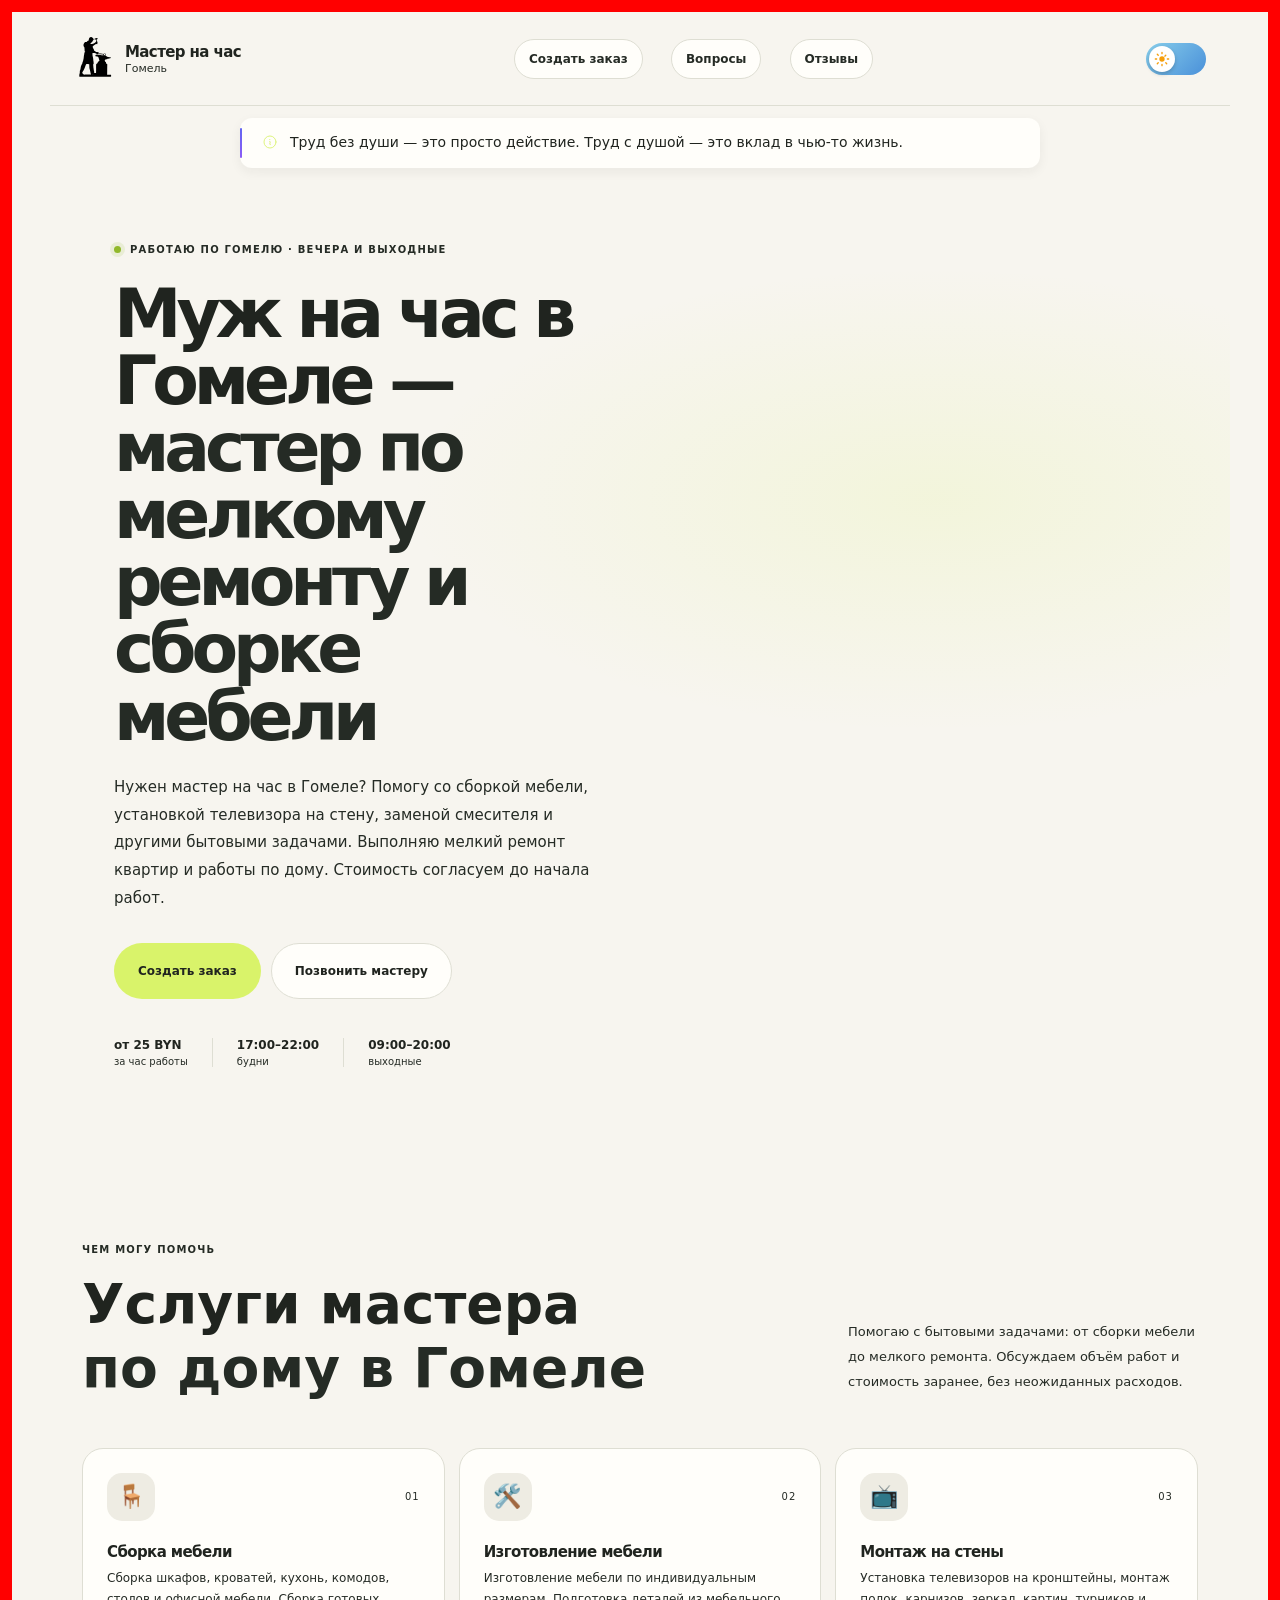
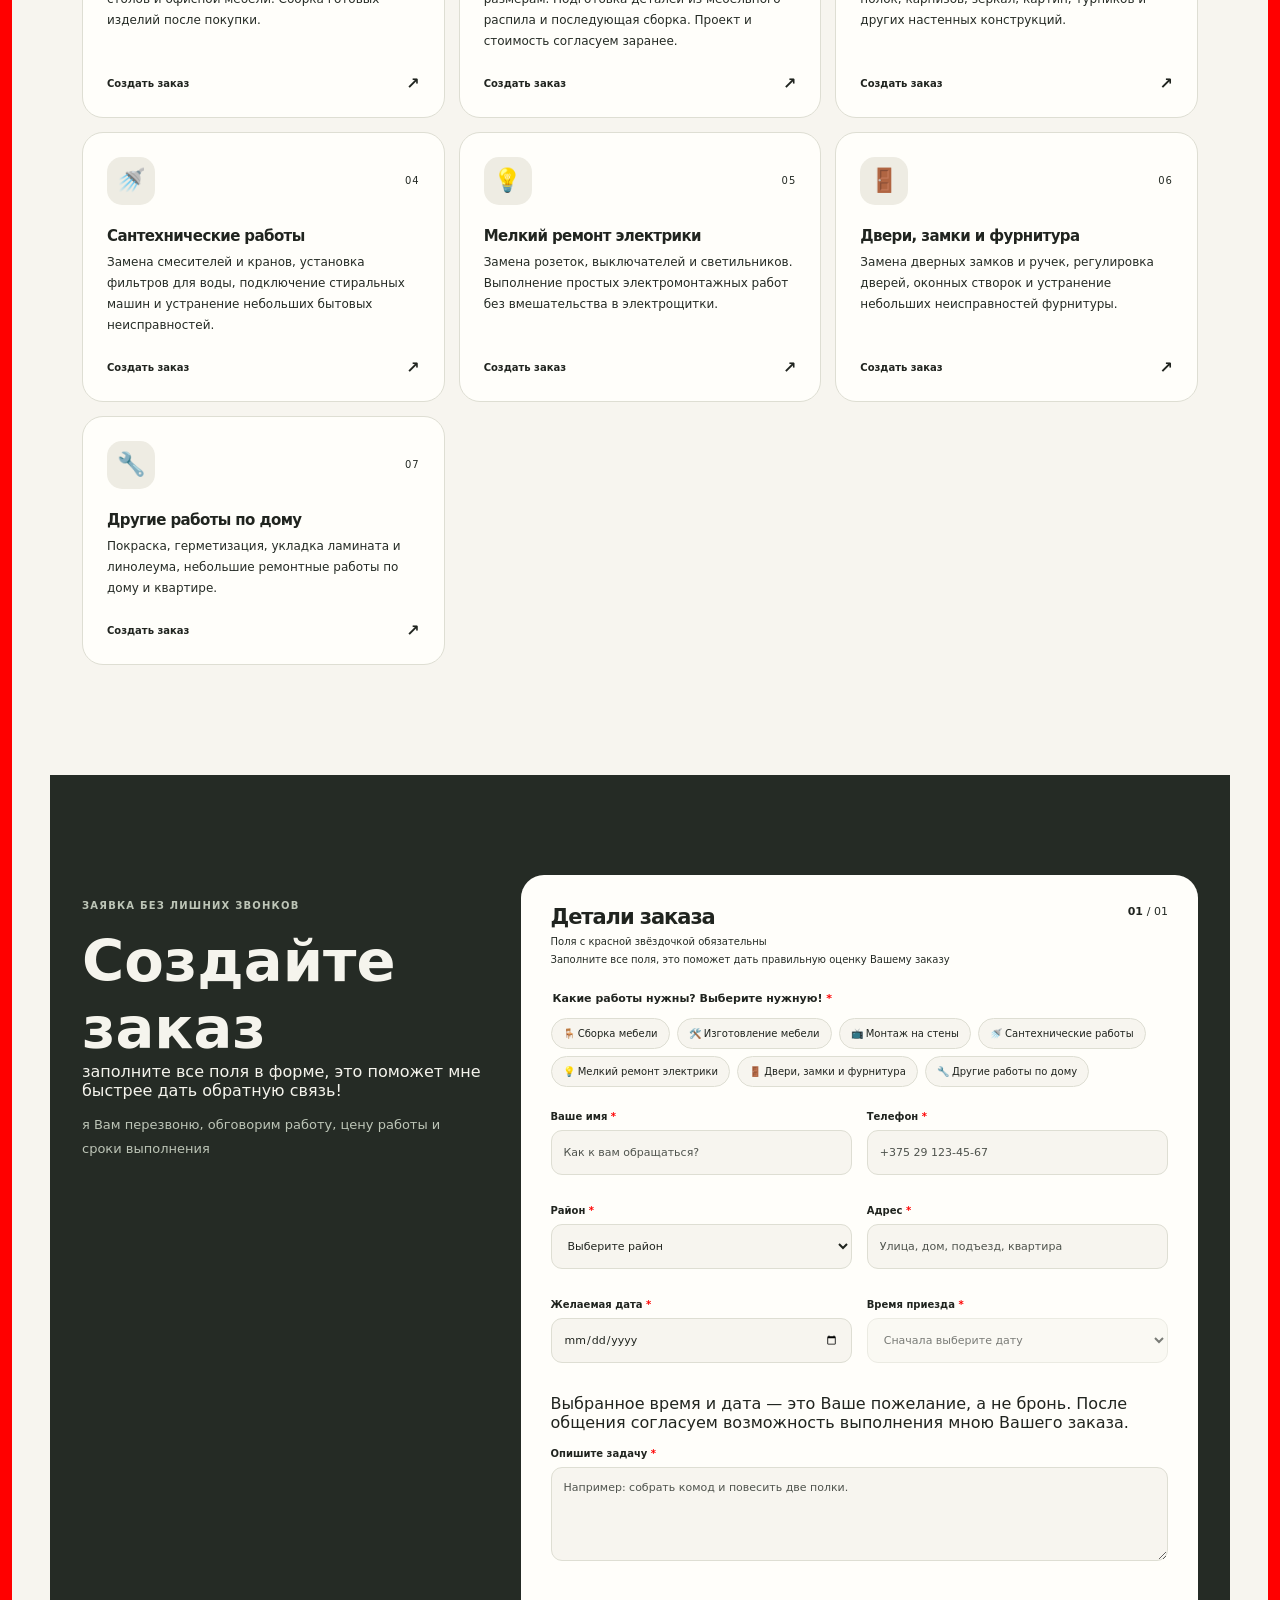
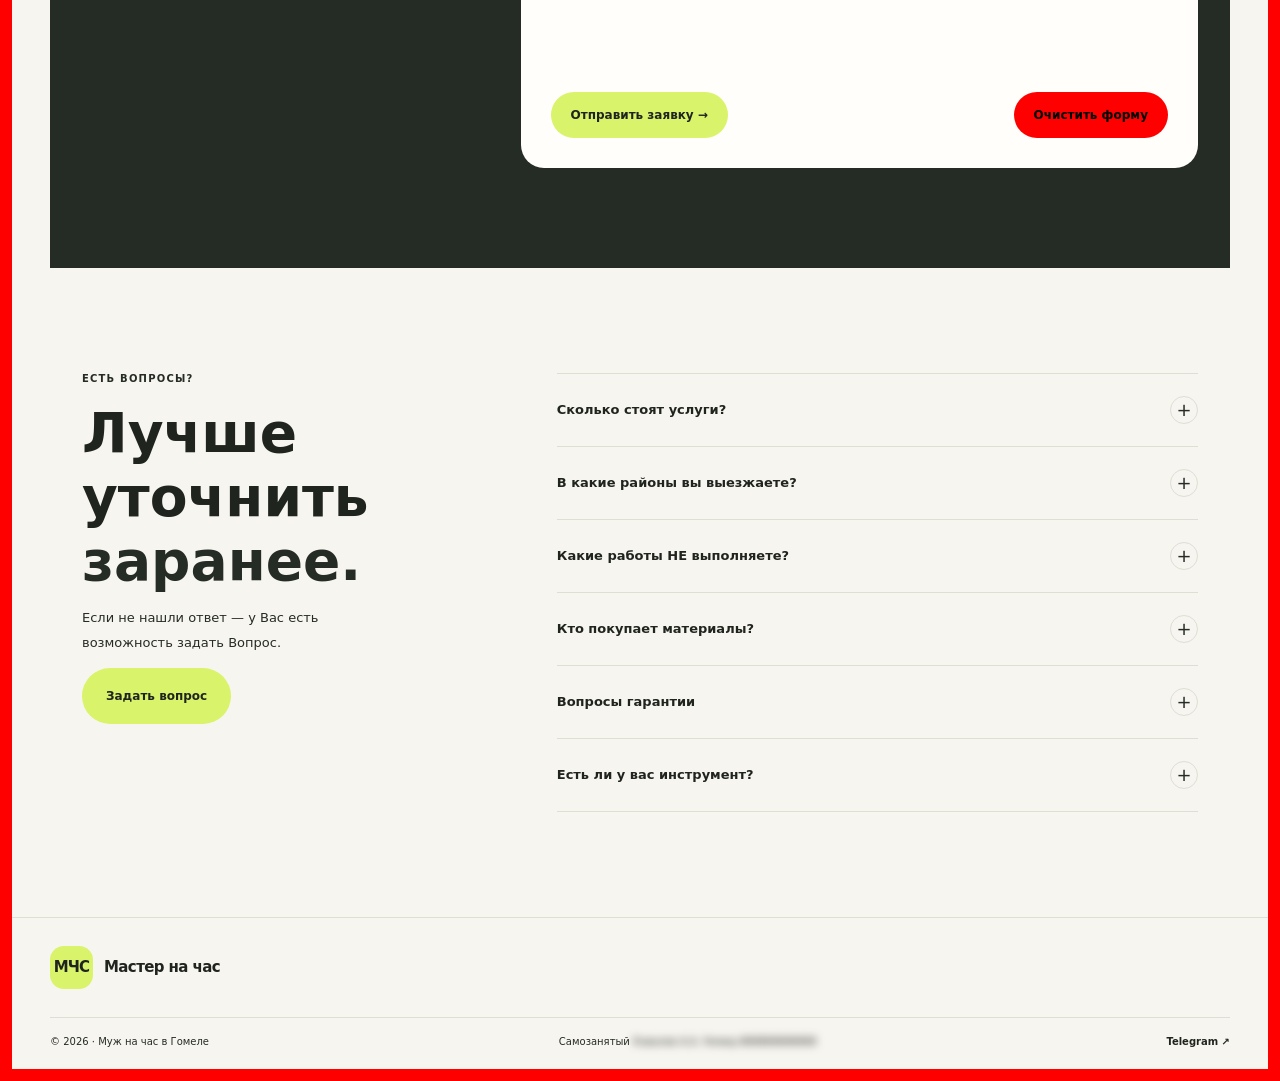
==== commit bcdf2daa: "new build" ====
--- a/index.html
+++ b/index.html
@@ -1 +1 @@
-<!DOCTYPE html><html  lang="en"><head><meta charset="utf-8"><meta name="viewport" content="width=device-width, initial-scale=1"><title>Муж на час в Гомеле — мастер по мелкому ремонту | Муж на час в Гомеле</title><script type="importmap">{"imports":{"#entry":"/_nuxt/Dveaahyj.js"}}</script><script>(function(){try{var e=localStorage.getItem(`theme`),t=matchMedia(`(prefers-color-scheme: dark)`).matches,n=e===`dark`||e!==`light`&&t,r=document.documentElement;r.classList.toggle(`dark`,n),r.setAttribute(`data-theme`,n?`dark`:`light`)}catch{}})();</script><style>.theme-switch[data-v-9a503275]{cursor:pointer;background:linear-gradient(135deg,#87ceeb,#4a90d9);border:none;border-radius:999px;width:60px;height:32px;padding:3px;transition:background .4s;position:relative}.dark{background:linear-gradient(135deg,#1a1a2e,#0f3460)}.theme-switch[data-v-9a503275]:has(.is-dark){background:linear-gradient(135deg,#1a1a2e,#0f3460)}.theme-switch__thumb[data-v-9a503275]{background:#fff;border-radius:50%;place-items:center;width:26px;height:26px;transition:left .3s cubic-bezier(.4,0,.2,1);display:grid;position:absolute;top:3px;left:3px;box-shadow:0 2px 4px #0003}.theme-switch__thumb.is-dark[data-v-9a503275]{left:31px}.thumb-icon[data-v-9a503275]{color:#f59e0b;width:16px;height:16px}.is-dark .thumb-icon[data-v-9a503275]{color:#6366f1}</style><style>.mobile-menu-button{cursor:pointer;-webkit-tap-highlight-color:transparent;background:0 0;border:none;border-radius:50%;place-items:center;width:40px;height:40px;padding:0;transition:background .2s;display:none;position:relative}.mobile-menu-button:active{background:#8882}.mobile-menu-button__line{background:currentColor;border-radius:2px;width:20px;height:2px;transition:transform .35s cubic-bezier(.4,0,.2,1),opacity .2s linear,width .35s cubic-bezier(.4,0,.2,1);position:absolute;left:50%;transform:translate(-50%)}.mobile-menu-button__line:first-child{top:12px}.mobile-menu-button__line:nth-child(2){top:19px}.mobile-menu-button__line:nth-child(3){top:26px}.mobile-menu-button.is-open .mobile-menu-button__line:first-child{top:19px;transform:translate(-50%)rotate(45deg)}.mobile-menu-button.is-open .mobile-menu-button__line:nth-child(2){opacity:0;transform:translate(-50%)scaleX(.2)}.mobile-menu-button.is-open .mobile-menu-button__line:nth-child(3){top:19px;transform:translate(-50%)rotate(-45deg)}@media (width<=768px){.mobile-menu-button{display:grid}.site-nav{display:none}}.mobile-menu-overlay{z-index:90;-webkit-backdrop-filter:blur(8px)saturate(120%);background:#0006;justify-content:center;align-items:flex-end;display:flex;position:fixed;inset:0}.mobile-menu-panel{background:var(--surface,#fff);width:100%;max-width:480px;color:var(--text,#111);padding:8px 16px calc(16px + env(safe-area-inset-bottom));border-radius:24px;flex-direction:column;flex:none;align-self:flex-end;gap:8px;height:auto;max-height:85vh;display:flex;overflow-y:auto;box-shadow:0 -8px 32px #0000002e}.mobile-menu-panel__grabber{background:#8884;border-radius:3px;width:40px;height:5px;margin:4px auto 12px}.mobile-menu-panel__nav{flex-direction:column;gap:2px;display:flex}.mobile-menu-panel__link{color:inherit;border-radius:14px;justify-content:space-between;align-items:center;padding:16px 12px;font-size:17px;font-weight:500;text-decoration:none;transition:background .15s;display:flex}.mobile-menu-panel__link:active{background:#8882}.mobile-menu-panel__link svg{opacity:.35;width:18px;height:18px}.mobile-menu-panel__footer{border-top:1px solid #8882;justify-content:space-between;align-items:center;margin-top:4px;padding:16px 12px 8px;display:flex}.mobile-menu-panel__footer-label{opacity:.6;font-size:15px}</style><style>.blurred{filter:blur(4px);-webkit-user-select:none;user-select:none;cursor:default;transition:filter .2s}</style><style>.wrapper[data-v-ac220884]{justify-content:center;align-items:center;padding:12px}.quote-card[data-v-ac220884],.wrapper[data-v-ac220884]{width:100%;display:flex}.quote-card[data-v-ac220884]{background:var(--surface);max-width:800px;color:var(--text);box-shadow:var(--shadow-sm);border-radius:12px;align-items:flex-start;gap:12px;padding:14px 18px 14px 22px;font-size:14px;line-height:1.55;position:relative}.quote-card[data-v-ac220884]:before{content:"";background:linear-gradient(#6366f1,#8b5cf6);border-radius:2px;width:2px;position:absolute;top:10px;bottom:10px;left:0}.quote-icon[data-v-ac220884]{width:16px;height:16px;color:var(--accent);opacity:.85;flex-shrink:0;margin-top:2px}.quote-text[data-v-ac220884]{margin:0}</style><style>.modal-backdrop[data-v-5642d748]{--modal-bg:var(--surface);--modal-text:var(--text);--modal-muted:var(--muted);--modal-border:var(--line);--modal-field-bg:var(--bg);--modal-accent:var(--accent-success,#7fa824);--modal-accent-ring:#7fa82433;--modal-danger:var(--red,red);--modal-danger-bg:color-mix(in srgb,var(--red,red) 12%,var(--surface));--modal-success:var(--accent-success,#7fa824);--modal-success-bg:color-mix(in srgb,var(--accent-success,#7fa824) 15%,var(--surface));z-index:1000;padding:var(--space-4);-webkit-backdrop-filter:blur(4px);backdrop-filter:blur(4px);background:#0f12188c;justify-content:center;align-items:center;display:flex;position:fixed;inset:0;overflow-y:auto}.modal[data-v-5642d748]{width:100%;max-width:480px;max-height:calc(100vh - 32px);padding:var(--space-5) var(--space-4) var(--space-4);border-radius:var(--radius-md);background:var(--modal-bg);color:var(--modal-text);box-shadow:var(--shadow-md);transition:background .2s,color .2s;position:relative;overflow-y:auto}.modal__close[data-v-5642d748]{top:var(--space-3);right:var(--space-3);width:36px;height:36px;color:var(--modal-muted);cursor:pointer;background:0 0;border:none;border-radius:50%;font-size:24px;line-height:1;transition:background .15s,color .15s;position:absolute}.modal__close[data-v-5642d748]:hover{background:var(--surface-soft);color:var(--modal-text)}.modal h3[data-v-5642d748]{margin:0 0 var(--space-2);font-size:var(--text-xl);color:var(--modal-text)}.modal__subtitle[data-v-5642d748]{margin:0 0 var(--space-4);font-size:var(--text-base);color:var(--modal-muted)}.modal__form[data-v-5642d748]{gap:var(--space-3)}.field[data-v-5642d748],.modal__form[data-v-5642d748]{flex-direction:column;display:flex}.field[data-v-5642d748]{gap:var(--space-1);font-size:var(--text-base)}.field>span[data-v-5642d748],.modal__form__subtitle[data-v-5642d748]{color:var(--modal-text);font-weight:500}.field input[data-v-5642d748],.field textarea[data-v-5642d748]{width:100%;padding:var(--space-2) var(--space-3);border:1px solid var(--modal-border);border-radius:var(--radius-sm);font:inherit;background:var(--modal-field-bg);color:var(--modal-text);transition:border-color .15s,box-shadow .15s,background .15s,color .15s}.field input[data-v-5642d748]::-moz-placeholder{color:var(--modal-muted);opacity:.8}.field textarea[data-v-5642d748]::-moz-placeholder{color:var(--modal-muted);opacity:.8}.field input[data-v-5642d748]::placeholder,.field textarea[data-v-5642d748]::placeholder{color:var(--modal-muted);opacity:.8}.field input[data-v-5642d748]:focus,.field textarea[data-v-5642d748]:focus{border-color:var(--modal-accent);box-shadow:0 0 0 3px var(--modal-accent-ring);outline:none}.field input[aria-invalid=true][data-v-5642d748],.field textarea[aria-invalid=true][data-v-5642d748]{border-color:var(--modal-danger)}.field__error[data-v-5642d748]{font-size:var(--text-sm);color:var(--modal-danger)}.honeypot[data-v-5642d748]{width:1px;height:1px;position:absolute;left:-9999px;overflow:hidden}.consent[data-v-5642d748]{align-items:flex-start;gap:var(--space-2);font-size:var(--text-md);color:var(--modal-muted);display:flex}.consent input[data-v-5642d748]{margin-top:2px}.form-message[data-v-5642d748]{padding:var(--space-2) var(--space-3);border-radius:var(--radius-sm);font-size:var(--text-md);margin:0}.form-message--error[data-v-5642d748]{background:var(--modal-danger-bg);color:var(--modal-danger)}.form-message--success[data-v-5642d748]{background:var(--modal-success-bg);color:var(--modal-success)}.modal__actions[data-v-5642d748]{gap:var(--space-2);margin-top:var(--space-1);display:flex}.modal__actions .button[data-v-5642d748]{flex:1}.modal-fade-enter-active[data-v-5642d748],.modal-fade-leave-active[data-v-5642d748]{transition:opacity .2s}.modal-fade-enter-from[data-v-5642d748],.modal-fade-leave-to[data-v-5642d748]{opacity:0}.modal-fade-enter-active .modal[data-v-5642d748],.modal-fade-leave-active .modal[data-v-5642d748]{transition:transform .2s,opacity .2s}.modal-fade-enter-from .modal[data-v-5642d748],.modal-fade-leave-to .modal[data-v-5642d748]{opacity:0;transform:translateY(12px)scale(.98)}@media (width<=480px){.modal[data-v-5642d748]{padding:var(--space-4) var(--space-3) var(--space-3);border-radius:var(--radius-sm)}}</style><link rel="stylesheet" href="/_nuxt/entry.DnVNcGSE.css" crossorigin><link rel="preload" as="fetch" crossorigin="anonymous" href="/_payload.json?_b=3647dae8-2ce5-4eeb-ad00-57b335198769"><link rel="modulepreload" as="script" crossorigin href="/_nuxt/Dveaahyj.js"><link rel="modulepreload" as="script" crossorigin href="/_nuxt/BfXRkTWZ.js"><link rel="modulepreload" as="script" crossorigin href="/_nuxt/TRKoZUJd.js"><link rel="modulepreload" as="script" crossorigin href="/_nuxt/CRftiuFL.js"><link rel="modulepreload" as="script" crossorigin href="/_nuxt/B5ZZUzKq.js"><link rel="modulepreload" as="script" crossorigin href="/_nuxt/NuVCjBZY.js"><script type="module" src="/_nuxt/Dveaahyj.js" crossorigin></script><link rel="prefetch" as="style" crossorigin href="/_nuxt/error-404.DpKY_dMl.css"><link rel="prefetch" as="script" crossorigin href="/_nuxt/DHRzNlj3.js"><link rel="prefetch" as="style" crossorigin href="/_nuxt/error-500.CmR4p1fc.css"><link rel="prefetch" as="script" crossorigin href="/_nuxt/CZPffbs4.js"><link rel="prefetch" as="image" type="image/png" href="/_nuxt/logo-light.Ba-bhph8.png"><link rel="apple-touch-icon" sizes="180x180" href="/apple-touch-icon.png" type="image/png"><link rel="icon" type="image/png" sizes="32x32" href="/favicon-32x32.png"><link rel="icon" type="image/png" sizes="16x16" href="/favicon-16x16.png"><link rel="manifest" href="/site.webmanifest"><meta property="og:type" content="website"><link rel="alternate" type="text/markdown" href="/index.md"><link rel="describedby" href="/llms.txt"><meta name="robots" content="index, follow"><meta name="description" content="Муж на час в Гомеле. Сборка мебели, установка полок и телевизоров, замена смесителей, ремонт розеток и замков. Выезд по Гомелю, вечера и выходные. Цена от 25 BYN/час."><meta property="og:title" content="Муж на час в Гомеле — мастер по мелкому ремонту"><meta property="og:description" content="Муж на час в Гомеле. Сборка мебели, установка полок и телевизоров, замена смесителей, ремонт розеток и замков. Выезд по Гомелю, вечера и выходные. Цена от 25 BYN/час."><meta property="og:url" content="https://master-gomel.by"><meta property="og:site_name" content="Муж на час в Гомеле"><meta property="og:locale" content="ru_BY"><meta name="twitter:card" content="summary_large_image"><meta name="twitter:title" content="Муж на час в Гомеле — мастер по мелкому ремонту"><meta name="twitter:description" content="Муж на час в Гомеле. Сборка мебели, установка полок и телевизоров, замена смесителей, ремонт розеток и замков. Выезд по Гомелю, вечера и выходные. Цена от 25 BYN/час."><link rel="canonical" href="https://master-gomel.by"><meta name="theme-color" content="#f7f5ef"><script type="application/ld+json">{"@context":"https://schema.org","@type":"HomeAndConstructionBusiness","name":"Муж на час в Гомеле","url":"https://master-gomel.by","description":"Муж на час в Гомеле. Сборка мебели, установка полок и телевизоров, замена смесителей, ремонт розеток и замков. Выезд по Гомелю, вечера и выходные. Цена от 25 BYN/час.","areaServed":{"@type":"City","name":"Гомель","containedInPlace":{"@type":"Country","name":"Беларусь"}},"priceRange":"от 25 BYN/час","currenciesAccepted":"BYN","availableLanguage":"Russian","hasOfferCatalog":{"@type":"OfferCatalog","name":"Услуги мастера","itemListElement":[{"@type":"OfferCatalog","name":"Сборка мебели"},{"@type":"OfferCatalog","name":"Мелкий бытовой ремонт"},{"@type":"OfferCatalog","name":"Установка полок и телевизоров"},{"@type":"OfferCatalog","name":"Замена смесителей и сантехнические работы"}]}}</script></head><body><!--teleport start anchor--><!----><!--teleport anchor--><div id="__nuxt"><div class="handyman-site"><div class="section-wrap"><header class="site-header"><a aria-current="page" href="/" class="router-link-active router-link-exact-active brand" aria-label="Муж на час в Гомеле — на главную"><div><img class="brand__logo" src="/_nuxt/logo-light.Ba-bhph8.png" alt="Логотип"></div><span class="brand__copy"><strong>Мастер на час</strong><small>Гомель</small></span></a><nav class="site-nav" aria-label="Основная навигация"><a aria-current="page" href="/#order" class="router-link-active router-link-exact-active button button--secondary button--small"> Создать заказ </a><a aria-current="page" href="/#faq" class="router-link-active router-link-exact-active button button--secondary button--small"> Вопросы </a><a href="/review" class="button button--secondary button--small"> Отзывы </a></nav><div class="site-header__actions"><button class="theme-switch" type="button" role="switch" aria-checked="false" data-v-9a503275><span class="theme-switch__thumb" data-v-9a503275><svg viewBox="0 0 24 24" fill="currentColor" class="thumb-icon" data-v-9a503275><circle cx="12" cy="12" r="4" data-v-9a503275></circle><path d="M12 2v2M12 20v2M2 12h2M20 12h2M4.93 4.93l1.41 1.41M17.66 17.66l1.41 1.41M4.93 19.07l1.41-1.41M17.66 6.34l1.41-1.41" stroke="currentColor" stroke-width="2" stroke-linecap="round" data-v-9a503275></path></svg></span></button><button class="mobile-menu-button" type="button" aria-expanded="false" aria-label="Открыть меню" aria-controls="mobile-menu"><span class="mobile-menu-button__line"></span><span class="mobile-menu-button__line"></span><span class="mobile-menu-button__line"></span></button></div><!----></header><div class="wrapper" data-v-ac220884><div class="quote-card" role="status" data-v-ac220884><svg class="quote-icon" aria-hidden="true" fill="none" stroke="currentColor" stroke-width="1.5" viewBox="0 0 24 24" xmlns="http://www.w3.org/2000/svg" data-v-ac220884><path stroke-linecap="round" stroke-linejoin="round" d="M11.25 11.25l.041-.02a.75.75 0 011.063.852l-.708 2.836a.75.75 0 001.063.853l.041-.021M21 12a9 9 0 11-18 0 9 9 0 0118 0zm-9-3.75h.008v.008H12V8.25z" data-v-ac220884></path></svg><p class="quote-text" data-v-ac220884></p></div></div></div><div class="section-wrap"><!--[--><main><div class="hero-shell"><div class="section-wrap"><section id="top" class="hero section-wrap" aria-labelledby="hero-title"><div class="hero__content"><div class="eyebrow"><span class="status-dot"></span> Работаю по Гомелю · Вечера и выходные </div><h1 id="hero-title"> Муж на час в Гомеле — <span>мастер по мелкому ремонту и сборке мебели</span></h1><p class="hero__lead"> Нужен мастер на час в Гомеле? Помогу со сборкой мебели, установкой телевизора на стену, заменой смесителя и другими бытовыми задачами. Выполняю мелкий ремонт квартир и работы по дому. Стоимость согласуем до начала работ. </p><div class="hero__actions"><button class="button button--primary button--large"> Создать заказ </button><a class="button button--secondary button--large" href="tel:+375298677824">Позвонить мастеру</a></div><div class="hero__facts"><div><strong>от 25 BYN</strong><span>за час работы</span></div><div><strong>17:00–22:00</strong><span>будни</span></div><div><strong>09:00–20:00</strong><span>выходные</span></div></div></div></section></div></div><section id="services" class="section section-wrap" aria-labelledby="services-title"><div class="section-heading"><div><div class="eyebrow">Чем могу помочь</div><h2 id="services-title"> Услуги мастера <br><span>по дому в Гомеле</span></h2></div><p> Помогаю с бытовыми задачами: от сборки мебели до мелкого ремонта. Обсуждаем объём работ и стоимость заранее, без неожиданных расходов. </p></div><div class="services-grid"><!--[--><article class="service-card"><div class="service-card__top"><span class="service-card__icon" aria-hidden="true">🪑</span><span class="service-card__number">01</span></div><h3>Сборка мебели</h3><p>Сборка шкафов, кроватей, кухонь, комодов, столов и офисной мебели. Сборка готовых изделий после покупки.</p><a href="#order" aria-label="Заказать услугу: Сборка мебели" class="service-card__link"> Создать заказ <span aria-hidden="true">↗</span></a></article><article class="service-card"><div class="service-card__top"><span class="service-card__icon" aria-hidden="true">🛠️</span><span class="service-card__number">02</span></div><h3>Изготовление мебели</h3><p>Изготовление мебели по индивидуальным размерам. Подготовка деталей из мебельного распила и последующая сборка. Проект и стоимость согласуем заранее.</p><a href="#order" aria-label="Заказать услугу: Изготовление мебели" class="service-card__link"> Создать заказ <span aria-hidden="true">↗</span></a></article><article class="service-card"><div class="service-card__top"><span class="service-card__icon" aria-hidden="true">📺</span><span class="service-card__number">03</span></div><h3>Монтаж на стены</h3><p>Установка телевизоров на кронштейны, монтаж полок, карнизов, зеркал, картин, турников и других настенных конструкций.</p><a href="#order" aria-label="Заказать услугу: Монтаж на стены" class="service-card__link"> Создать заказ <span aria-hidden="true">↗</span></a></article><article class="service-card"><div class="service-card__top"><span class="service-card__icon" aria-hidden="true">🚿</span><span class="service-card__number">04</span></div><h3>Сантехнические работы</h3><p>Замена смесителей и кранов, установка фильтров для воды, подключение стиральных машин и устранение небольших бытовых неисправностей.</p><a href="#order" aria-label="Заказать услугу: Сантехнические работы" class="service-card__link"> Создать заказ <span aria-hidden="true">↗</span></a></article><article class="service-card"><div class="service-card__top"><span class="service-card__icon" aria-hidden="true">💡</span><span class="service-card__number">05</span></div><h3>Мелкий ремонт электрики</h3><p>Замена розеток, выключателей и светильников. Выполнение простых электромонтажных работ без вмешательства в электрощитки.</p><a href="#order" aria-label="Заказать услугу: Мелкий ремонт электрики" class="service-card__link"> Создать заказ <span aria-hidden="true">↗</span></a></article><article class="service-card"><div class="service-card__top"><span class="service-card__icon" aria-hidden="true">🚪</span><span class="service-card__number">06</span></div><h3>Двери, замки и фурнитура</h3><p>Замена дверных замков и ручек, регулировка дверей, оконных створок и устранение небольших неисправностей фурнитуры.</p><a href="#order" aria-label="Заказать услугу: Двери, замки и фурнитура" class="service-card__link"> Создать заказ <span aria-hidden="true">↗</span></a></article><article class="service-card"><div class="service-card__top"><span class="service-card__icon" aria-hidden="true">🔧</span><span class="service-card__number">07</span></div><h3>Другие работы по дому</h3><p>Покраска, герметизация, укладка ламината и линолеума, небольшие ремонтные работы по дому и квартире.</p><a href="#order" aria-label="Заказать услугу: Другие работы по дому" class="service-card__link"> Создать заказ <span aria-hidden="true">↗</span></a></article><!--]--></div></section><section id="order" class="order-section"><div class="section-wrap order-layout"><div class="order-intro"><div class="eyebrow">Заявка без лишних звонков</div><h2> Создайте заказ<br></h2><span>заполните все поля в форме, это поможет мне быстрее дать обратную связь! </span><p> я Вам перезвоню, обговорим работу, цену работы и сроки выполнения </p></div><form class="order-form"><div class="order-form__heading"><div><h3>Детали заказа</h3><p>Поля с красной звёздочкой обязательны</p><p>Заполните все поля, это поможет дать правильную оценку Вашему заказу</p></div><span class="order-form__step">01 <i>/ 01</i></span></div><fieldset><legend class="required-label">Какие работы нужны? Выберите нужную!</legend><div class="service-chips"><!--[--><button aria-pressed="false" class="" type="button">🪑 Сборка мебели</button><button aria-pressed="false" class="" type="button">🛠️ Изготовление мебели</button><button aria-pressed="false" class="" type="button">📺 Монтаж на стены</button><button aria-pressed="false" class="" type="button">🚿 Сантехнические работы</button><button aria-pressed="false" class="" type="button">💡 Мелкий ремонт электрики</button><button aria-pressed="false" class="" type="button">🚪 Двери, замки и фурнитура</button><button aria-pressed="false" class="" type="button">🔧 Другие работы по дому</button><!--]--></div><div class="form-grid"><label class="field"><span class="required-label">Ваше имя</span><input value="" class="ym-disable-keys" autocomplete="name" maxlength="100" name="name" placeholder="Как к вам обращаться?" required></label><label class="field"><span class="required-label">Телефон </span><input value="" class="ym-disable-keys" autocomplete="tel" maxlength="30" name="phone" placeholder="+375 29 123-45-67" required type="tel"></label><label class="field"><span class="required-label">Район </span><select name="district" required><option value="" selected>Выберите район</option><!--[--><option value="Центральный">Центральный</option><option value="Железнодорожный">Железнодорожный</option><option value="Новобелицкий">Новобелицкий</option><option value="Советский">Советский</option><!--]--></select></label><label class="field"><span class="required-label">Улица, дом, подъезд, квартира</span><input value="" autocomplete="street-address" maxlength="200" name="address" placeholder="Улица, дом, подъезд, квартира"></label><label class="field"><span class="required-label">Желаемая дата </span><input value="" min="2026-11-04" name="preferred_date" required type="date"></label><label class="field"><span class="required-label">Время приезда </span><select disabled name="preferred_time" required><option value="" selected>Сначала выберите дату</option><!--[--><!--]--></select></label></div><p class="form-hint"> Выбранное время и дата — это Ваше пожелание, а не бронь. После общения согласуем возможность выполнения мною Вашего заказа. </p><label class="field"><span class="required-label">Опишите задачу </span><textarea maxlength="2000" minlength="10" name="description" placeholder="Например: собрать комод и повесить две полки." required rows="4"></textarea></label><div class="ya-captcha" token></div><div class="order-form__actions"><div><button class="button button--primary button--submit" type="submit">Отправить заявку → </button></div><div><button class="button button--ghost button--clear" type="button"> Очистить форму </button></div></div></fieldset><!----><!----><!----></form></div></section><!--[--><section id="faq" class="faq-section"><div class="section-wrap faq-layout"><div><div class="eyebrow">Есть вопросы?</div><h2>Лучше уточнить<br><span>заранее.</span></h2><p>Если не нашли ответ — у Вас есть возможность задать Вопрос.</p><button class="button button--primary button--large">Задать вопрос </button></div><div class="faq-list"><!--[--><details><summary>Сколько стоят услуги?<span aria-hidden="true">+</span></summary><p>Почасовая оплата — от 25 BYN/час. Минимальный заказ — 1 час. Итоговую стоимость согласуем до начала работ. Пенсионерам и нуждающимся делаю большие скидки</p></details><details><summary>В какие районы вы выезжаете?<span aria-hidden="true">+</span></summary><p>Центральный, Железнодорожный, Новобелицкий, Советский. Выезд в пределах Гомеля. Возможен выезд недалеко по району по согласованию</p></details><details><summary>Какие работы НЕ выполняете?<span aria-hidden="true">+</span></summary><p>Не выполняю работы с газом, электрощитками и несущими конструкциями — для них нужны профильные специалисты с допусками.</p></details><details><summary>Кто покупает материалы?<span aria-hidden="true">+</span></summary><p>Можно использовать ваши материалы или согласовать покупку с предоставлением чека.</p></details><details><summary>Вопросы гарантии<span aria-hidden="true">+</span></summary><p>14 дней гарантии на выполненные работы</p></details><details><summary>Есть ли у вас инструмент?<span aria-hidden="true">+</span></summary><p>Основные инструменты для работ естественно есть --- перфоратор, шуруповерт, пылесос, инструменты для реза, мелкие расходники.</p></details><!--]--></div></div></section><!--teleport start--><!--teleport end--><!--]--></main><!--]--></div><footer class="site-footer"><div class="section-wrap site-footer__main"><a class="brand" href="#top"><span class="brand__mark">МЧС</span><span class="brand__copy"><strong>Мастер на час</strong></span></a></div><div class="section-wrap site-footer__bottom"><span>© 2026 · Муж на час в Гомеле </span><span> Самозанятый <span class="blurred"> Ковалев А.А. Номер:888888888888 </span></span><a href="https://t.me/dimakovalev25" target="_blank" rel="noopener noreferrer"> Telegram ↗</a></div></footer></div></div><div id="teleports"></div><script>window.__NUXT__={};window.__NUXT__.config={public:{apiBase:"https://api.master-gomel.by",siteUrl:"https://master-gomel.by",smartcaptchaSitekey:"ysc1_bMT7z77FaXmyX4dO4DWFI8h4BQqNZSXj5Eh5d8JY0ac02980",ymId:113998757,"nuxt-seo-utils-version":"9.0.1","seo-utils":{canonicalQueryWhitelist:["page","sort","filter","search","q","category","tag"],canonicalLowercase:true,automaticTwitterTags:true,tagPriority:"low",separator:"",titleSeparator:""},skewProtection:{basePath:"/__skew",assetRecovery:{_tag:"disabled"},cookie:false,debug:false,connectionTracking:"",routeTracking:"",ipTracking:"",reloadStrategy:"prompt",multiTab:true,version:"2.0.3"},"nuxt-robots":{version:"7.0.2",debug:false,credits:true,groups:[{comment:[],disallow:[""],allow:["/"],userAgent:["*"],contentUsage:[],contentSignal:["search=yes, ai-input=yes"],_indexable:true,_rules:[{pattern:"/",allow:true}],_normalized:true}],sitemap:["/sitemap.xml"],header:true,robotsEnabledValue:"index, follow, max-image-preview:large, max-snippet:-1, max-video-preview:-1",robotsDisabledValue:"noindex, nofollow",cacheControl:"max-age=14400, must-revalidate",botDetection:true},"nuxt-og-image":{defaults:{emojis:"noto",extension:"png",width:1200,height:600,cacheMaxAgeSeconds:259200},includeTwitter:true,browserEnabled:false,hasServerRuntime:false}},app:{baseURL:"/",buildId:"3647dae8-2ce5-4eeb-ad00-57b335198769",buildAssetsDir:"/_nuxt/",cdnURL:""}}</script><script type="application/ld+json" data-nuxt-schema-org="true" data-hid="schema-org-graph">{"@context":"https://schema.org","@graph":[{"@id":"https://master-gomel.by/#website","@type":"WebSite","name":"Муж на час в Гомеле","url":"https://master-gomel.by/"},{"@id":"https://master-gomel.by#webpage","@type":"WebPage","description":"Муж на час в Гомеле. Сборка мебели, установка полок и телевизоров, замена смесителей, ремонт розеток и замков. Выезд по Гомелю, вечера и выходные. Цена от 25 BYN/час.","name":"Муж на час в Гомеле — мастер по мелкому ремонту","url":"https://master-gomel.by","isPartOf":{"@id":"https://master-gomel.by/#website"},"potentialAction":[{"@type":"ReadAction","target":["https://master-gomel.by"]}]}]}</script><script type="application/json" data-nuxt-data="nuxt-app" data-ssr="true" id="__NUXT_DATA__" data-src="/_payload.json?_b=3647dae8-2ce5-4eeb-ad00-57b335198769">[{"state":1,"once":15,"_errors":16,"serverRendered":12,"path":18,"prerenderedAt":19},["Reactive",2],{"$snuxt-seo-utils:routeRules":3,"$shandyman-theme":4,"$scurrent-quote":5,"$ssite-config":6},{"head":-1,"seoMeta":-1},"light","",{"_priority":7,"env":11,"indexable":12,"name":13,"url":14},{"env":8,"url":9,"name":10},-15,0,-3,"production",true,"Муж на час в Гомеле","https:\u002F\u002Fmaster-gomel.by",["Set"],["ShallowReactive",17],{},"\u002F",1793810360075]</script></body></html>+<!DOCTYPE html><html  lang="en"><head><meta charset="utf-8"><meta name="viewport" content="width=device-width, initial-scale=1"><title>Муж на час в Гомеле — мастер по мелкому ремонту | Муж на час в Гомеле</title><script type="importmap">{"imports":{"#entry":"/_nuxt/D_XvrUK0.js"}}</script><script>try{let e=localStorage.getItem(`handyman-theme`),t=window.matchMedia(`(prefers-color-scheme: dark)`).matches?`dark`:`light`,n=e===`dark`||e===`light`?e:t;document.documentElement.dataset.theme=n}catch{document.documentElement.dataset.theme=`light`}</script><style>.theme-switch-wrapper[data-v-a8ebbedd]{align-items:center;display:inline-flex;position:relative}.theme-switch[data-v-a8ebbedd]{cursor:pointer;background:linear-gradient(135deg,#87ceeb,#4a90d9);border:none;border-radius:999px;width:60px;height:32px;padding:3px;transition:background .4s;position:relative}.dark{background:linear-gradient(135deg,#1a1a2e,#0f3460)}.theme-switch[data-v-a8ebbedd]:has(.is-dark){background:linear-gradient(135deg,#1a1a2e,#0f3460)}.theme-switch__thumb[data-v-a8ebbedd]{background:#fff;border-radius:50%;place-items:center;width:26px;height:26px;transition:left .3s cubic-bezier(.4,0,.2,1);display:grid;position:absolute;top:3px;left:3px;box-shadow:0 2px 4px #0003}.theme-switch__thumb.is-dark[data-v-a8ebbedd]{left:31px}.thumb-icon[data-v-a8ebbedd]{color:#f59e0b;width:16px;height:16px}.is-dark .thumb-icon[data-v-a8ebbedd]{color:#6366f1}.theme-tooltip[data-v-a8ebbedd]{z-index:1000;color:#fff;letter-spacing:.3px;white-space:nowrap;-webkit-backdrop-filter:blur(12px);backdrop-filter:blur(12px);pointer-events:none;opacity:0;visibility:hidden;background:#191c19f0;border:1px solid #ffffff1f;border-radius:12px;align-items:center;gap:8px;width:max-content;max-width:240px;padding:10px 14px;font-size:12px;font-weight:500;display:flex;position:absolute;top:calc(100% + 14px);left:50%;transform:translate(-50%);box-shadow:0 8px 30px #0003}.theme-switch-wrapper:focus-within .theme-tooltip[data-v-a8ebbedd],.theme-switch-wrapper:hover .theme-tooltip[data-v-a8ebbedd]{opacity:1;visibility:visible}.theme-tooltip[data-v-a8ebbedd]:before{content:"";border:6px solid #0000;border-bottom-color:#191c19f0;position:absolute;bottom:100%;left:50%;transform:translate(-50%)}.theme-tooltip__icon[data-v-a8ebbedd]{font-size:14px}.tooltip-enter-active[data-v-a8ebbedd],.tooltip-leave-active[data-v-a8ebbedd]{transition:opacity .2s,transform .2s}.tooltip-enter-from[data-v-a8ebbedd],.tooltip-leave-to[data-v-a8ebbedd]{opacity:0;transform:translate(-50%,-5px)}@media (prefers-reduced-motion:reduce){.theme-switch[data-v-a8ebbedd],.theme-switch__thumb[data-v-a8ebbedd],.tooltip-enter-active[data-v-a8ebbedd],.tooltip-leave-active[data-v-a8ebbedd]{transition:none}}</style><style>.mobile-menu-button{cursor:pointer;-webkit-tap-highlight-color:transparent;background:0 0;border:none;border-radius:50%;place-items:center;width:40px;height:40px;padding:0;transition:background .2s;display:none;position:relative}.mobile-menu-button:active{background:#8882}.mobile-menu-button__line{background:currentColor;border-radius:2px;width:20px;height:2px;transition:transform .35s cubic-bezier(.4,0,.2,1),opacity .2s linear,width .35s cubic-bezier(.4,0,.2,1);position:absolute;left:50%;transform:translate(-50%)}.mobile-menu-button__line:first-child{top:12px}.mobile-menu-button__line:nth-child(2){top:19px}.mobile-menu-button__line:nth-child(3){top:26px}.mobile-menu-button.is-open .mobile-menu-button__line:first-child{top:19px;transform:translate(-50%)rotate(45deg)}.mobile-menu-button.is-open .mobile-menu-button__line:nth-child(2){opacity:0;transform:translate(-50%)scaleX(.2)}.mobile-menu-button.is-open .mobile-menu-button__line:nth-child(3){top:19px;transform:translate(-50%)rotate(-45deg)}@media (width<=768px){.mobile-menu-button{display:grid}.site-nav{display:none}}.mobile-menu-overlay{z-index:90;-webkit-backdrop-filter:blur(8px)saturate(120%);background:#0006;justify-content:center;align-items:flex-end;display:flex;position:fixed;inset:0}.mobile-menu-panel{background:var(--surface,#fff);width:100%;max-width:480px;color:var(--text,#111);padding:8px 16px calc(16px + env(safe-area-inset-bottom));border-radius:24px;flex-direction:column;flex:none;align-self:flex-end;gap:8px;height:auto;max-height:85vh;display:flex;overflow-y:auto;box-shadow:0 -8px 32px #0000002e}.mobile-menu-panel__grabber{background:#8884;border-radius:3px;width:40px;height:5px;margin:4px auto 12px}.mobile-menu-panel__nav{flex-direction:column;gap:2px;display:flex}.mobile-menu-panel__link{color:inherit;border-radius:14px;justify-content:space-between;align-items:center;padding:16px 12px;font-size:17px;font-weight:500;text-decoration:none;transition:background .15s;display:flex}.mobile-menu-panel__link:active{background:#8882}.mobile-menu-panel__link svg{opacity:.35;width:18px;height:18px}.mobile-menu-panel__footer{border-top:1px solid #8882;justify-content:space-between;align-items:center;margin-top:4px;padding:16px 12px 8px;display:flex}.mobile-menu-panel__footer-label{opacity:.6;font-size:15px}</style><style>.blurred{filter:blur(4px);-webkit-user-select:none;user-select:none;cursor:default;transition:filter .2s}</style><style>.wrapper[data-v-ac220884]{justify-content:center;align-items:center;padding:12px}.quote-card[data-v-ac220884],.wrapper[data-v-ac220884]{width:100%;display:flex}.quote-card[data-v-ac220884]{background:var(--surface);max-width:800px;color:var(--text);box-shadow:var(--shadow-sm);border-radius:12px;align-items:flex-start;gap:12px;padding:14px 18px 14px 22px;font-size:14px;line-height:1.55;position:relative}.quote-card[data-v-ac220884]:before{content:"";background:linear-gradient(#6366f1,#8b5cf6);border-radius:2px;width:2px;position:absolute;top:10px;bottom:10px;left:0}.quote-icon[data-v-ac220884]{width:16px;height:16px;color:var(--accent);opacity:.85;flex-shrink:0;margin-top:2px}.quote-text[data-v-ac220884]{margin:0}</style><style>.loader-overlay[data-v-7e87b329]{z-index:99999;-webkit-backdrop-filter:blur(8px);background:#000c;flex-direction:column;justify-content:flex-start;align-items:center;padding-top:30vh;display:flex;position:fixed;inset:0}.loader-image[data-v-7e87b329]{-o-object-fit:contain;object-fit:contain;border-radius:16px;width:192px;height:192px}.loader-text[data-v-7e87b329]{color:#fff9;letter-spacing:3px;text-align:center;text-transform:uppercase;margin-top:20px;font-size:20px;font-weight:600;animation:1.5s ease-in-out infinite loader-pulse-7e87b329}.loader-enter-active[data-v-7e87b329]{transition:opacity .3s}.loader-enter-from[data-v-7e87b329],.loader-leave-to[data-v-7e87b329]{opacity:0}.loader-leave-active[data-v-7e87b329]{transition:opacity .5s}@keyframes loader-pulse-7e87b329{0%,to{opacity:.4}50%{opacity:1}}@media (width<=480px){.loader-image[data-v-7e87b329]{width:160px;height:160px}.loader-text[data-v-7e87b329]{letter-spacing:2px;max-width:90%;font-size:15px}}@media (prefers-reduced-motion:reduce){.loader-text[data-v-7e87b329]{animation:none}}</style><style>.ya-captcha[data-v-87433c28]{min-height:100px}</style><style>.modal-backdrop[data-v-5642d748]{--modal-bg:var(--surface);--modal-text:var(--text);--modal-muted:var(--muted);--modal-border:var(--line);--modal-field-bg:var(--bg);--modal-accent:var(--accent-success,#7fa824);--modal-accent-ring:#7fa82433;--modal-danger:var(--red,red);--modal-danger-bg:color-mix(in srgb,var(--red,red) 12%,var(--surface));--modal-success:var(--accent-success,#7fa824);--modal-success-bg:color-mix(in srgb,var(--accent-success,#7fa824) 15%,var(--surface));z-index:1000;padding:var(--space-4);-webkit-backdrop-filter:blur(4px);backdrop-filter:blur(4px);background:#0f12188c;justify-content:center;align-items:center;display:flex;position:fixed;inset:0;overflow-y:auto}.modal[data-v-5642d748]{width:100%;max-width:480px;max-height:calc(100vh - 32px);padding:var(--space-5) var(--space-4) var(--space-4);border-radius:var(--radius-md);background:var(--modal-bg);color:var(--modal-text);box-shadow:var(--shadow-md);transition:background .2s,color .2s;position:relative;overflow-y:auto}.modal__close[data-v-5642d748]{top:var(--space-3);right:var(--space-3);width:36px;height:36px;color:var(--modal-muted);cursor:pointer;background:0 0;border:none;border-radius:50%;font-size:24px;line-height:1;transition:background .15s,color .15s;position:absolute}.modal__close[data-v-5642d748]:hover{background:var(--surface-soft);color:var(--modal-text)}.modal h3[data-v-5642d748]{margin:0 0 var(--space-2);font-size:var(--text-xl);color:var(--modal-text)}.modal__subtitle[data-v-5642d748]{margin:0 0 var(--space-4);font-size:var(--text-base);color:var(--modal-muted)}.modal__form[data-v-5642d748]{gap:var(--space-3)}.field[data-v-5642d748],.modal__form[data-v-5642d748]{flex-direction:column;display:flex}.field[data-v-5642d748]{gap:var(--space-1);font-size:var(--text-base)}.field>span[data-v-5642d748],.modal__form__subtitle[data-v-5642d748]{color:var(--modal-text);font-weight:500}.field input[data-v-5642d748],.field textarea[data-v-5642d748]{width:100%;padding:var(--space-2) var(--space-3);border:1px solid var(--modal-border);border-radius:var(--radius-sm);font:inherit;background:var(--modal-field-bg);color:var(--modal-text);transition:border-color .15s,box-shadow .15s,background .15s,color .15s}.field input[data-v-5642d748]::-moz-placeholder{color:var(--modal-muted);opacity:.8}.field textarea[data-v-5642d748]::-moz-placeholder{color:var(--modal-muted);opacity:.8}.field input[data-v-5642d748]::placeholder,.field textarea[data-v-5642d748]::placeholder{color:var(--modal-muted);opacity:.8}.field input[data-v-5642d748]:focus,.field textarea[data-v-5642d748]:focus{border-color:var(--modal-accent);box-shadow:0 0 0 3px var(--modal-accent-ring);outline:none}.field input[aria-invalid=true][data-v-5642d748],.field textarea[aria-invalid=true][data-v-5642d748]{border-color:var(--modal-danger)}.field__error[data-v-5642d748]{font-size:var(--text-sm);color:var(--modal-danger)}.honeypot[data-v-5642d748]{width:1px;height:1px;position:absolute;left:-9999px;overflow:hidden}.consent[data-v-5642d748]{align-items:flex-start;gap:var(--space-2);font-size:var(--text-md);color:var(--modal-muted);display:flex}.consent input[data-v-5642d748]{margin-top:2px}.form-message[data-v-5642d748]{padding:var(--space-2) var(--space-3);border-radius:var(--radius-sm);font-size:var(--text-md);margin:0}.form-message--error[data-v-5642d748]{background:var(--modal-danger-bg);color:var(--modal-danger)}.form-message--success[data-v-5642d748]{background:var(--modal-success-bg);color:var(--modal-success)}.modal__actions[data-v-5642d748]{gap:var(--space-2);margin-top:var(--space-1);display:flex}.modal__actions .button[data-v-5642d748]{flex:1}.modal-fade-enter-active[data-v-5642d748],.modal-fade-leave-active[data-v-5642d748]{transition:opacity .2s}.modal-fade-enter-from[data-v-5642d748],.modal-fade-leave-to[data-v-5642d748]{opacity:0}.modal-fade-enter-active .modal[data-v-5642d748],.modal-fade-leave-active .modal[data-v-5642d748]{transition:transform .2s,opacity .2s}.modal-fade-enter-from .modal[data-v-5642d748],.modal-fade-leave-to .modal[data-v-5642d748]{opacity:0;transform:translateY(12px)scale(.98)}@media (width<=480px){.modal[data-v-5642d748]{padding:var(--space-4) var(--space-3) var(--space-3);border-radius:var(--radius-sm)}}</style><link rel="stylesheet" href="/_nuxt/entry.Bd1v8ge6.css" crossorigin><link rel="preload" as="fetch" crossorigin="anonymous" href="/_payload.json?_b=afaec802-73ff-4eb6-ae20-b083f6c18ef0"><link rel="modulepreload" as="script" crossorigin href="/_nuxt/D_XvrUK0.js"><link rel="modulepreload" as="script" crossorigin href="/_nuxt/C_Rk3Ix_.js"><link rel="modulepreload" as="script" crossorigin href="/_nuxt/BURb7zEW.js"><link rel="modulepreload" as="script" crossorigin href="/_nuxt/Dtelxtvq.js"><link rel="modulepreload" as="script" crossorigin href="/_nuxt/6rVQCkFd.js"><link rel="modulepreload" as="script" crossorigin href="/_nuxt/DFRxlUI0.js"><script type="module" src="/_nuxt/D_XvrUK0.js" crossorigin></script><link rel="prefetch" as="style" crossorigin href="/_nuxt/error-404.DpKY_dMl.css"><link rel="prefetch" as="script" crossorigin href="/_nuxt/rl7grOHs.js"><link rel="prefetch" as="style" crossorigin href="/_nuxt/error-500.CmR4p1fc.css"><link rel="prefetch" as="script" crossorigin href="/_nuxt/BlNx8kJd.js"><link rel="apple-touch-icon" sizes="180x180" href="/apple-touch-icon.png" type="image/png"><link rel="icon" type="image/png" sizes="32x32" href="/favicon-32x32.png"><link rel="icon" type="image/png" sizes="16x16" href="/favicon-16x16.png"><link rel="manifest" href="/site.webmanifest"><meta property="og:type" content="website"><link rel="alternate" type="text/markdown" href="/index.md"><link rel="describedby" href="/llms.txt"><meta name="robots" content="index, follow"><meta name="description" content="Муж на час в Гомеле. Сборка мебели, установка полок и телевизоров, замена смесителей, ремонт розеток и замков. Выезд по Гомелю, вечера и выходные. Цена от 25 BYN/час."><meta property="og:title" content="Муж на час в Гомеле — мастер по мелкому ремонту"><meta property="og:description" content="Муж на час в Гомеле. Сборка мебели, установка полок и телевизоров, замена смесителей, ремонт розеток и замков. Выезд по Гомелю, вечера и выходные. Цена от 25 BYN/час."><meta property="og:url" content="https://master-gomel.by"><meta property="og:site_name" content="Муж на час в Гомеле"><meta property="og:locale" content="ru_BY"><meta name="twitter:card" content="summary_large_image"><meta name="twitter:title" content="Муж на час в Гомеле — мастер по мелкому ремонту"><meta name="twitter:description" content="Муж на час в Гомеле. Сборка мебели, установка полок и телевизоров, замена смесителей, ремонт розеток и замков. Выезд по Гомелю, вечера и выходные. Цена от 25 BYN/час."><link rel="canonical" href="https://master-gomel.by"><meta name="theme-color" content="#f7f5ef"><script type="application/ld+json">{"@context":"https://schema.org","@type":"HomeAndConstructionBusiness","name":"Муж на час в Гомеле","url":"https://master-gomel.by","description":"Муж на час в Гомеле. Сборка мебели, установка полок и телевизоров, замена смесителей, ремонт розеток и замков. Выезд по Гомелю, вечера и выходные. Цена от 25 BYN/час.","areaServed":{"@type":"City","name":"Гомель","containedInPlace":{"@type":"Country","name":"Беларусь"}},"priceRange":"от 25 BYN/час","currenciesAccepted":"BYN","availableLanguage":"Russian","hasOfferCatalog":{"@type":"OfferCatalog","name":"Услуги мастера","itemListElement":[{"@type":"OfferCatalog","name":"Сборка мебели"},{"@type":"OfferCatalog","name":"Мелкий бытовой ремонт"},{"@type":"OfferCatalog","name":"Установка полок и телевизоров"},{"@type":"OfferCatalog","name":"Замена смесителей и сантехнические работы"}]}}</script></head><body><!--teleport start anchor--><!----><!--teleport anchor--><div id="__nuxt"><!--[--><div class="loader-overlay" data-v-7e87b329><img src="/images/toni-loader.gif" alt="" class="loader-image" data-v-7e87b329><p class="loader-text" data-v-7e87b329>Загрузка... медленное интернет соединение</p></div><div class="handyman-site"><div class="section-wrap"><header class="site-header"><a aria-current="page" href="/" class="router-link-active router-link-exact-active brand" aria-label="Муж на час в Гомеле — на главную"><div><img class="brand__logo" src="/images/logo.svg" alt="Логотип сайта"></div><span class="brand__copy"><strong>Мастер на час</strong><small>Гомель</small></span></a><nav class="site-nav" aria-label="Основная навигация"><a aria-current="page" href="/#order" class="router-link-active router-link-exact-active button button--secondary button--small"> Создать заказ </a><a aria-current="page" href="/#faq" class="router-link-active router-link-exact-active button button--secondary button--small"> Вопросы </a><a href="/review" class="button button--secondary button--small"> Отзывы </a></nav><div class="site-header__actions"><div class="theme-switch-wrapper" data-v-a8ebbedd><button class="theme-switch" type="button" role="switch" aria-checked="false" aria-label="Включить тёмную тему" data-v-a8ebbedd><span class="theme-switch__thumb" data-v-a8ebbedd><svg viewBox="0 0 24 24" fill="currentColor" class="thumb-icon" data-v-a8ebbedd><circle cx="12" cy="12" r="4" data-v-a8ebbedd></circle><path d="M12 2v2M12 20v2M2 12h2M20 12h2M4.93 4.93l1.41 1.41M17.66 17.66l1.41 1.41M4.93 19.07l1.41-1.41M17.66 6.34l-1.41 1.41" stroke="currentColor" stroke-width="2" stroke-linecap="round" data-v-a8ebbedd></path></svg></span></button><span class="theme-tooltip" data-v-a8ebbedd><span class="theme-tooltip__icon" data-v-a8ebbedd>🌙</span> Включить тёмную тему</span></div><button class="mobile-menu-button" type="button" aria-expanded="false" aria-label="Открыть меню" aria-controls="mobile-menu"><span class="mobile-menu-button__line"></span><span class="mobile-menu-button__line"></span><span class="mobile-menu-button__line"></span></button></div><!----></header><div class="wrapper" data-v-ac220884><div class="quote-card" role="status" data-v-ac220884><svg class="quote-icon" aria-hidden="true" fill="none" stroke="currentColor" stroke-width="1.5" viewBox="0 0 24 24" xmlns="http://www.w3.org/2000/svg" data-v-ac220884><path stroke-linecap="round" stroke-linejoin="round" d="M11.25 11.25l.041-.02a.75.75 0 011.063.852l-.708 2.836a.75.75 0 001.063.853l.041-.021M21 12a9 9 0 11-18 0 9 9 0 0118 0zm-9-3.75h.008v.008H12V8.25z" data-v-ac220884></path></svg><p class="quote-text" data-v-ac220884></p></div></div></div><div class="section-wrap"><!--[--><main><div class="hero-shell"><div class="section-wrap"><section id="top" class="hero section-wrap" aria-labelledby="hero-title"><div class="hero__content"><div class="eyebrow"><span class="status-dot"></span> Работаю по Гомелю · Вечера и выходные </div><h1 id="hero-title"> Муж на час в Гомеле — <span>мастер по мелкому ремонту и сборке мебели</span></h1><p class="hero__lead"> Нужен мастер на час в Гомеле? Помогу со сборкой мебели, установкой телевизора на стену, заменой смесителя и другими бытовыми задачами. Выполняю мелкий ремонт квартир и работы по дому. Стоимость согласуем до начала работ. </p><div class="hero__actions"><button class="button button--primary button--large"> Создать заказ </button><a class="button button--secondary button--large" href="tel:+375298677824">Позвонить мастеру</a></div><div class="hero__facts"><div><strong>от 25 BYN</strong><span>за час работы</span></div><div><strong>17:00–22:00</strong><span>будни</span></div><div><strong>09:00–20:00</strong><span>выходные</span></div></div></div></section></div></div><section id="services" class="section section-wrap" aria-labelledby="services-title"><div class="section-heading"><div><div class="eyebrow">Чем могу помочь</div><h2 id="services-title"> Услуги мастера <br><span>по дому в Гомеле</span></h2></div><p> Помогаю с бытовыми задачами: от сборки мебели до мелкого ремонта. Обсуждаем объём работ и стоимость заранее, без неожиданных расходов. </p></div><div class="services-grid"><!--[--><article class="service-card"><div class="service-card__top"><span class="service-card__icon" aria-hidden="true">🪑</span><span class="service-card__number">01</span></div><h3>Сборка мебели</h3><p>Сборка шкафов, кроватей, кухонь, комодов, столов и офисной мебели. Сборка готовых изделий после покупки.</p><a href="#order" aria-label="Заказать услугу: Сборка мебели" class="service-card__link"> Создать заказ <span aria-hidden="true">↗</span></a></article><article class="service-card"><div class="service-card__top"><span class="service-card__icon" aria-hidden="true">🛠️</span><span class="service-card__number">02</span></div><h3>Изготовление мебели</h3><p>Изготовление мебели по индивидуальным размерам. Подготовка деталей из мебельного распила и последующая сборка. Проект и стоимость согласуем заранее.</p><a href="#order" aria-label="Заказать услугу: Изготовление мебели" class="service-card__link"> Создать заказ <span aria-hidden="true">↗</span></a></article><article class="service-card"><div class="service-card__top"><span class="service-card__icon" aria-hidden="true">📺</span><span class="service-card__number">03</span></div><h3>Монтаж на стены</h3><p>Установка телевизоров на кронштейны, монтаж полок, карнизов, зеркал, картин, турников и других настенных конструкций.</p><a href="#order" aria-label="Заказать услугу: Монтаж на стены" class="service-card__link"> Создать заказ <span aria-hidden="true">↗</span></a></article><article class="service-card"><div class="service-card__top"><span class="service-card__icon" aria-hidden="true">🚿</span><span class="service-card__number">04</span></div><h3>Сантехнические работы</h3><p>Замена смесителей и кранов, установка фильтров для воды, подключение стиральных машин и устранение небольших бытовых неисправностей.</p><a href="#order" aria-label="Заказать услугу: Сантехнические работы" class="service-card__link"> Создать заказ <span aria-hidden="true">↗</span></a></article><article class="service-card"><div class="service-card__top"><span class="service-card__icon" aria-hidden="true">💡</span><span class="service-card__number">05</span></div><h3>Мелкий ремонт электрики</h3><p>Замена розеток, выключателей и светильников. Выполнение простых электромонтажных работ без вмешательства в электрощитки.</p><a href="#order" aria-label="Заказать услугу: Мелкий ремонт электрики" class="service-card__link"> Создать заказ <span aria-hidden="true">↗</span></a></article><article class="service-card"><div class="service-card__top"><span class="service-card__icon" aria-hidden="true">🚪</span><span class="service-card__number">06</span></div><h3>Двери, замки и фурнитура</h3><p>Замена дверных замков и ручек, регулировка дверей, оконных створок и устранение небольших неисправностей фурнитуры.</p><a href="#order" aria-label="Заказать услугу: Двери, замки и фурнитура" class="service-card__link"> Создать заказ <span aria-hidden="true">↗</span></a></article><article class="service-card"><div class="service-card__top"><span class="service-card__icon" aria-hidden="true">🔧</span><span class="service-card__number">07</span></div><h3>Другие работы по дому</h3><p>Покраска, герметизация, укладка ламината и линолеума, небольшие ремонтные работы по дому и квартире.</p><a href="#order" aria-label="Заказать услугу: Другие работы по дому" class="service-card__link"> Создать заказ <span aria-hidden="true">↗</span></a></article><!--]--></div></section><section id="order" class="order-section"><div class="section-wrap order-layout"><div class="order-intro"><div class="eyebrow">Заявка без лишних звонков</div><h2> Создайте заказ<br></h2><span>заполните все поля в форме, это поможет мне быстрее дать обратную связь! </span><p> я Вам перезвоню, обговорим работу, цену работы и сроки выполнения </p></div><form class="order-form"><div class="order-form__heading"><div><h3>Детали заказа</h3><p>Поля с красной звёздочкой обязательны</p><p>Заполните все поля, это поможет дать правильную оценку Вашему заказу</p></div><span class="order-form__step">01 <i>/ 01</i></span></div><fieldset><legend class="required-label">Какие работы нужны? Выберите нужную!</legend><div class="service-chips"><!--[--><button aria-pressed="false" class="" type="button">🪑 Сборка мебели</button><button aria-pressed="false" class="" type="button">🛠️ Изготовление мебели</button><button aria-pressed="false" class="" type="button">📺 Монтаж на стены</button><button aria-pressed="false" class="" type="button">🚿 Сантехнические работы</button><button aria-pressed="false" class="" type="button">💡 Мелкий ремонт электрики</button><button aria-pressed="false" class="" type="button">🚪 Двери, замки и фурнитура</button><button aria-pressed="false" class="" type="button">🔧 Другие работы по дому</button><!--]--></div><div class="form-grid"><label class="field"><span class="required-label">Ваше имя</span><input value="" class="ym-disable-keys" autocomplete="name" maxlength="100" name="name" placeholder="Как к вам обращаться?" required></label><label class="field"><span class="required-label">Телефон </span><input value="" class="ym-disable-keys" autocomplete="tel" maxlength="30" name="phone" placeholder="+375 29 123-45-67" required type="tel"></label><label class="field"><span class="required-label">Район </span><select name="district" required><option value="" selected>Выберите район</option><!--[--><option value="Центральный">Центральный</option><option value="Железнодорожный">Железнодорожный</option><option value="Новобелицкий">Новобелицкий</option><option value="Советский">Советский</option><!--]--></select></label><label class="field"><span class="required-label">Адрес</span><input value="" autocomplete="street-address" maxlength="200" name="address" placeholder="Улица, дом, подъезд, квартира"></label><label class="field"><span class="required-label">Желаемая дата </span><input value="" min="2026-11-09" name="preferred_date" required type="date"></label><label class="field"><span class="required-label">Время приезда </span><select disabled name="preferred_time" required><option value="" selected>Сначала выберите дату</option><!--[--><!--]--></select></label></div><p class="form-hint"> Выбранное время и дата — это Ваше пожелание, а не бронь. После общения согласуем возможность выполнения мною Вашего заказа. </p><label class="field"><span class="required-label">Опишите задачу </span><textarea maxlength="2000" minlength="10" name="description" placeholder="Например: собрать комод и повесить две полки." required rows="4"></textarea></label><div class="ya-captcha" token data-v-87433c28></div><div class="order-form__actions"><div><button class="button button--primary button--submit" type="submit">Отправить заявку → </button></div><div><button class="button button--ghost button--clear" type="button"> Очистить форму </button></div></div></fieldset><!----><!----><!----></form></div></section><!--[--><section id="faq" class="faq-section"><div class="section-wrap faq-layout"><div><div class="eyebrow">Есть вопросы?</div><h2>Лучше уточнить<br><span>заранее.</span></h2><p>Если не нашли ответ — у Вас есть возможность задать Вопрос.</p><button class="button button--primary button--large">Задать вопрос </button></div><div class="faq-list"><!--[--><details><summary>Сколько стоят услуги?<span aria-hidden="true">+</span></summary><p>Почасовая оплата — от 25 BYN/час. Минимальный заказ — 1 час. Итоговую стоимость согласуем до начала работ. Пенсионерам и нуждающимся делаю большие скидки</p></details><details><summary>В какие районы вы выезжаете?<span aria-hidden="true">+</span></summary><p>Центральный, Железнодорожный, Новобелицкий, Советский. Выезд в пределах Гомеля. Возможен выезд недалеко по району по согласованию</p></details><details><summary>Какие работы НЕ выполняете?<span aria-hidden="true">+</span></summary><p>Не выполняю работы с газом, электрощитками и несущими конструкциями — для них нужны профильные специалисты с допусками.</p></details><details><summary>Кто покупает материалы?<span aria-hidden="true">+</span></summary><p>Можно использовать ваши материалы или согласовать покупку с предоставлением чека.</p></details><details><summary>Вопросы гарантии<span aria-hidden="true">+</span></summary><p>14 дней гарантии на выполненные работы</p></details><details><summary>Есть ли у вас инструмент?<span aria-hidden="true">+</span></summary><p>Основные инструменты для работ естественно есть --- перфоратор, шуруповерт, пылесос, инструменты для реза, мелкие расходники.</p></details><!--]--></div></div></section><!--teleport start--><!--teleport end--><!--]--></main><!--]--></div><footer class="site-footer"><div class="section-wrap site-footer__main"><a class="brand" href="#top"><span class="brand__mark">МЧС</span><span class="brand__copy"><strong>Мастер на час</strong></span></a></div><div class="section-wrap site-footer__bottom"><span>© 2026 · Муж на час в Гомеле </span><span> Самозанятый <span class="blurred"> Ковалев А.А. Номер:888888888888 </span></span><a href="https://t.me/dimakovalev25" target="_blank" rel="noopener noreferrer"> Telegram ↗</a></div></footer></div><!--]--></div><div id="teleports"></div><script>window.__NUXT__={};window.__NUXT__.config={public:{apiBase:"https://api.master-gomel.by",siteUrl:"https://master-gomel.by",smartcaptchaSitekey:"ysc1_bMT7z77FaXmyX4dO4DWFI8h4BQqNZSXj5Eh5d8JY0ac02980",ymId:113998757,"nuxt-seo-utils-version":"9.0.1","seo-utils":{canonicalQueryWhitelist:["page","sort","filter","search","q","category","tag"],canonicalLowercase:true,automaticTwitterTags:true,tagPriority:"low",separator:"",titleSeparator:""},skewProtection:{basePath:"/__skew",assetRecovery:{_tag:"disabled"},cookie:false,debug:false,connectionTracking:"",routeTracking:"",ipTracking:"",reloadStrategy:"prompt",multiTab:true,version:"2.0.3"},"nuxt-robots":{version:"7.0.2",debug:false,credits:true,groups:[{comment:[],disallow:[""],allow:["/"],userAgent:["*"],contentUsage:[],contentSignal:["search=yes, ai-input=yes"],_indexable:true,_rules:[{pattern:"/",allow:true}],_normalized:true}],sitemap:["/sitemap.xml"],header:true,robotsEnabledValue:"index, follow, max-image-preview:large, max-snippet:-1, max-video-preview:-1",robotsDisabledValue:"noindex, nofollow",cacheControl:"max-age=14400, must-revalidate",botDetection:true},"nuxt-og-image":{defaults:{emojis:"noto",extension:"png",width:1200,height:600,cacheMaxAgeSeconds:259200},includeTwitter:true,browserEnabled:false,hasServerRuntime:false}},app:{baseURL:"/",buildId:"afaec802-73ff-4eb6-ae20-b083f6c18ef0",buildAssetsDir:"/_nuxt/",cdnURL:""}}</script><script type="application/ld+json" data-nuxt-schema-org="true" data-hid="schema-org-graph">{"@context":"https://schema.org","@graph":[{"@id":"https://master-gomel.by/#website","@type":"WebSite","name":"Муж на час в Гомеле","url":"https://master-gomel.by/"},{"@id":"https://master-gomel.by#webpage","@type":"WebPage","description":"Муж на час в Гомеле. Сборка мебели, установка полок и телевизоров, замена смесителей, ремонт розеток и замков. Выезд по Гомелю, вечера и выходные. Цена от 25 BYN/час.","name":"Муж на час в Гомеле — мастер по мелкому ремонту","url":"https://master-gomel.by","isPartOf":{"@id":"https://master-gomel.by/#website"},"potentialAction":[{"@type":"ReadAction","target":["https://master-gomel.by"]}]}]}</script><script type="application/json" data-nuxt-data="nuxt-app" data-ssr="true" id="__NUXT_DATA__" data-src="/_payload.json?_b=afaec802-73ff-4eb6-ae20-b083f6c18ef0">[{"state":1,"once":15,"_errors":16,"serverRendered":12,"path":18,"prerenderedAt":19},["Reactive",2],{"$snuxt-seo-utils:routeRules":3,"$shandyman-theme":4,"$scurrent-quote":5,"$ssite-config":6},{"head":-1,"seoMeta":-1},"light","",{"_priority":7,"env":11,"indexable":12,"name":13,"url":14},{"env":8,"url":9,"name":10},-15,0,-3,"production",true,"Муж на час в Гомеле","https:\u002F\u002Fmaster-gomel.by",["Set"],["ShallowReactive",17],{},"\u002F",1794245283185]</script></body></html>
--- a/_nuxt/entry.Bd1v8ge6.css
+++ b/_nuxt/entry.Bd1v8ge6.css
@@ -0,0 +1 @@
+@layer reset{@layer reset{*,:after,:before{box-sizing:border-box}html{scroll-behavior:smooth;scroll-padding-top:24px}body{margin:0}button,input,select,textarea{font:inherit}a,button{-webkit-tap-highlight-color:transparent}a{color:inherit;text-decoration:none}a:focus-visible,button:focus-visible,input:focus-visible,select:focus-visible,summary:focus-visible,textarea:focus-visible{outline:3px solid var(--accent-success-strong);outline-offset:3px}::selection{background:var(--accent);color:var(--text)}@media (prefers-reduced-motion:reduce){*,:after,:before{scroll-behavior:auto!important;transition-duration:.01ms!important;animation-duration:.01ms!important;animation-iteration-count:1!important}}}}@layer tokens{@layer tokens{:root{--bg:#f7f5ef;--surface:#fffefa;--surface-soft:#eeece3;--text:#20241f;--muted:#252b25;--muted-light:#74786e;--line:#deded3;--line-accent:red;--accent:#d9f36a;--accent-strong:#c6e64d;--accent-ink:#20241f;--accent-success:#7fa824;--accent-success-strong:#91b82b;--dark:#252b25;--dark-ink:#f5f4ed;--dark-muted:#bdc5b7;--red:red;--space-1:4px;--space-2:8px;--space-3:12px;--space-4:16px;--space-5:24px;--space-6:32px;--space-7:48px;--space-8:64px;--space-9:96px;--radius-sm:10px;--radius-md:16px;--radius-lg:24px;--radius-pill:999px;--text-xs:10px;--text-sm:11px;--text-md:12px;--text-base:13px;--text-lg:15px;--text-xl:21px;--text-2xl:calc(clamp(38px, 4.3vw, 58px));--text-3xl:calc(clamp(48px, 5.3vw, 76px));--shadow-sm:0 4px 12px #242a200f;--shadow-md:0 18px 55px #242a2012;--shadow-lg:0 32px 70px #141e0f3b;--container:1180px;--container-pad:64px;--container-pad-sm:44px;--container-pad-xs:36px;--container-pad-xxs:28px;--lightningcss-light:initial;--lightningcss-dark: ;color-scheme:light}html[data-theme=dark]{--lightningcss-light: ;--lightningcss-dark:initial;color-scheme:dark;--bg:#171a17;--surface:#202520;--surface-soft:#292e28;--text:#f0f1e9;--muted:#a5ad9e;--line:#383f36;--line-accent:#d9f36a;--accent:#d9f36a;--accent-strong:#e5ff80;--dark:#101310;--dark-ink:#f0f1e9;--dark-muted:#aab3a3;--shadow-sm:0 4px 12px #0003;--shadow-md:0 18px 55px #0003;--shadow-lg:0 32px 70px #0000004d}}}@layer base{@layer base{#__nuxt,.handyman-site{min-height:100vh}:root{color:var(--text);font-synthesis:none;text-rendering:optimizelegibility;-webkit-font-smoothing:antialiased;font-family:Inter,ui-sans-serif,system-ui,-apple-system,BlinkMacSystemFont,Segoe UI,sans-serif}.handyman-site,:root,body{background:var(--bg)}.handyman-site{min-height:100svh;color:var(--text);border:12px solid var(--line-accent);flex-direction:column;transition:background .25s,color .25s;display:flex;overflow-x:clip}.handyman-site>main{flex:1 0 auto}.eyebrow{color:var(--muted);font-size:var(--text-xs);letter-spacing:.12em;text-transform:uppercase;align-items:center;gap:9px;font-weight:800;display:flex}.status-dot{background:var(--accent-success-strong);border-radius:50%;width:7px;height:7px;box-shadow:0 0 0 4px #8dbb2d21}.required-label:after{content:" *"}.red-star,.required-label:after{color:red;width:8px;height:8px}}#__nuxt,body,html{margin:0;padding:0}}@layer layout{@layer layout{.section-wrap{width:min(var(--container),100% - var(--container-pad));margin-inline:auto}.section{padding-top:105px;padding-bottom:110px}.section-heading{margin-bottom:var(--space-7);justify-content:space-between;align-items:flex-end;gap:35px;display:flex}.faq-layout h2,.order-intro h2,.pricing-layout h2,.section-heading h2{font-size:var(--text-2xl);margin:17px 0 0}.section-heading>p{max-width:350px;color:var(--muted);font-size:var(--text-base);margin:0 0 5px;line-height:1.9}}}@layer components{@layer components{.theme-toggle{transition:background .2s,border-color .2s}.theme-toggle:hover{border-color:var(--accent)}.brand{flex-shrink:0;align-items:center;gap:11px;display:inline-flex}.brand__mark{background:var(--accent);width:43px;height:43px;color:var(--accent-ink);letter-spacing:-.06em;border-radius:14px;place-items:center;font-size:15px;font-weight:950;display:grid}.brand__logo{border-radius:4px;width:40px;height:40px}.brand__copy{gap:1px;display:grid}.brand__copy strong{font-size:var(--text-lg);letter-spacing:-.04em}.brand__copy small{font-size:var(--text-sm);color:var(--muted)}.site-header{z-index:100;justify-content:space-between;align-items:center;gap:var(--space-5);height:94px;padding-inline:var(--space-5);border-bottom:1px solid var(--line);background:var(--bg);flex-shrink:0;display:flex;position:sticky;top:0}.site-footer{flex-shrink:0;margin-top:auto}.site-nav{align-items:center;gap:calc(clamp(16px,2.2vw,32px));display:flex}.site-nav button{font:inherit;color:inherit;cursor:pointer;background:0 0;border:0;padding:0}.site-nav a{font-size:var(--text-md);color:var(--muted);transition:color .2s}.site-nav a:hover,.theme-toggle{color:var(--text)}.site-header__actions{align-items:center;display:flex}.theme-toggle{border:1px solid var(--line);background:var(--surface);font-size:var(--text-sm);background:gray;gap:7px;padding:10px 12px;font-weight:700;display:flex}.button,.theme-toggle{border-radius:var(--radius-pill);cursor:pointer;align-items:center}.button{min-height:46px;font-size:var(--text-md);border:1px solid #0000;justify-content:center;gap:18px;padding:12px 19px;font-weight:800;transition:transform .2s,background .2s,border-color .2s;display:inline-flex}.button:hover{transform:translateY(-2px)}.button--primary{background:var(--accent);color:var(--accent-ink)}.button--primary:hover{background:var(--accent-strong)}.button--secondary{border-color:var(--line);background:var(--surface);color:var(--text)}.button--large{min-height:56px;padding:16px 23px}.button--small{min-height:40px;padding:12px 14px}.button--ghost{background:var(--red);margin-top:var(--space-1)}.floating-note{z-index:2;border:1px solid var(--line);border-radius:var(--radius-md);background:var(--surface);box-shadow:var(--shadow-md);align-items:center;gap:11px;padding:14px 17px;display:flex;position:absolute}.floating-note>span:first-child{border-radius:var(--radius-sm);background:var(--accent);width:31px;height:31px;color:var(--accent-ink);place-items:center;font-weight:900;display:grid}.floating-note div{gap:3px;display:grid}.floating-note strong{font-size:var(--text-sm)}.floating-note small{color:var(--muted);font-size:9px}.floating-note__emoji{font-size:17px}.floating-note--top{top:67px;right:-5px}.floating-note--bottom{bottom:63px;left:-3px}.tool-card{z-index:1;width:min(340px,75%);height:380px;padding:var(--space-5);border-radius:var(--radius-lg);background:var(--dark);color:var(--dark-ink);box-shadow:var(--shadow-lg);position:relative;overflow:hidden;transform:rotate(4deg)}.tool-card:after{content:"";border:1px solid #d9f36a40;border-radius:50%;height:230px;position:absolute;inset:auto -30px -110px}.tool-card__bottom,.tool-card__top{justify-content:space-between;align-items:center;gap:var(--space-3);letter-spacing:.12em;color:#b5bcad;font-size:8px;display:flex}.tool-card__icon{background:var(--accent);width:30px;height:30px;color:var(--accent-ink);border-radius:50%;place-items:center;font-size:17px;display:grid}.tool-card__bottom{bottom:var(--space-5);left:var(--space-5);right:var(--space-5);letter-spacing:0;border-top:1px solid #444b40;padding-top:15px;position:absolute}.tool-illustration{width:190px;height:230px;margin:22px auto 12px;position:relative;transform:rotate(-14deg)}.tool-illustration__handle{background:linear-gradient(90deg,#8e9687,#d8d8cb 45%,#737b6e);border:7px solid #d8d8cb;border-radius:15px 15px 20px 20px;width:38px;height:115px;position:absolute;top:112px;left:76px;transform:rotate(-8deg)}.tool-illustration__body{background:linear-gradient(120deg,#e4f4a4,#a9d242 65%,#709a20);border-radius:21px 21px 14px 14px;width:94px;height:104px;position:absolute;top:33px;left:48px;box-shadow:inset -12px -4px #2c401424}.tool-illustration__body:before{content:"";background:#2c3429;border:4px solid #a7b19a;border-radius:9px;width:50px;height:40px;position:absolute;top:18px;left:22px}.tool-illustration__body:after{content:"";background:#9ce5d2;border-radius:3px;width:24px;height:18px;position:absolute;top:29px;left:35px}.tool-illustration__tip{background:#c4c9b7;border:5px solid #f0f1e8;border-radius:8px 8px 3px 3px;width:55px;height:40px;position:absolute;top:7px;left:68px}.service-card{min-height:240px;padding:var(--space-5);border:1px solid var(--line);background:var(--surface);border-radius:21px;flex-direction:column;transition:transform .22s,border-color .22s,box-shadow .22s;display:flex}.service-card:hover{box-shadow:var(--shadow-md);border-color:#8dbb2db3;transform:translateY(-5px)}.service-card__top{justify-content:space-between;align-items:center;display:flex}.service-card__icon{background:var(--surface-soft);border-radius:15px;place-items:center;width:48px;height:48px;font-size:23px;display:grid}.service-card__number{color:var(--muted);font-size:var(--text-xs);letter-spacing:.1em}.service-card h3{font-size:var(--text-lg);letter-spacing:-.04em;margin:22px 0 7px}.service-card p{color:var(--muted);font-size:var(--text-md);margin:0;line-height:1.75}.service-card__link{font-size:var(--text-xs);justify-content:space-between;align-items:center;gap:10px;margin-top:auto;padding-top:22px;font-weight:800;display:flex}.service-card__link span{font-size:16px}.pricing-panel{border:1px solid var(--line);border-radius:var(--radius-lg);background:var(--surface);box-shadow:var(--shadow-md);padding:31px}.pricing-panel__label{color:var(--muted);font-size:var(--text-sm)}.pricing-panel__price{align-items:baseline;gap:var(--space-3);margin:13px 0 var(--space-5);display:flex}.pricing-panel__price strong{letter-spacing:-.08em;font-size:calc(clamp(44px,5vw,64px));line-height:1}.pricing-panel__price span{font-size:var(--text-md);color:var(--muted)}.pricing-panel__line{background:var(--line);height:1px;margin-bottom:7px}.pricing-panel__row{border-bottom:1px solid var(--line);font-size:var(--text-sm);justify-content:space-between;align-items:center;gap:15px;padding:15px 0;display:flex}.pricing-panel__row span{color:var(--muted)}.pricing-panel__row strong{text-align:right;font-size:var(--text-sm)}.pricing-panel__yes{color:var(--accent-success)}.pricing-panel__note{margin-top:var(--space-5);color:var(--muted);font-size:var(--text-xs);line-height:1.8}.pricing-copy{max-width:390px;color:var(--muted);margin:22px 0 28px;font-size:14px;line-height:1.9}.step-card{min-height:200px;padding:var(--space-5);border:1px solid var(--line);border-radius:var(--radius-md);background:var(--surface);flex-direction:column;justify-content:space-between;display:flex;position:relative}.step-card__number{color:var(--accent-success-strong);font-size:var(--text-md);letter-spacing:.12em;font-weight:900}.step-card h3{letter-spacing:-.04em;margin:0 0 9px;font-size:16px}.step-card p{max-width:270px;color:var(--muted);font-size:var(--text-md);margin:0;line-height:1.8}.step-card__arrow{right:var(--space-5);color:var(--muted);font-size:17px;position:absolute;top:21px}.order-intro .eyebrow,.order-intro>p{color:var(--dark-muted)}.order-intro h2 span{color:#aeb7a7}.order-intro>p{max-width:360px;font-size:var(--text-base);line-height:1.9}.order-contact{align-items:center;gap:13px;margin-top:35px;display:flex}.order-contact__icon{background:var(--accent);width:43px;height:43px;color:var(--accent-ink);border-radius:13px;place-items:center;display:grid}.order-contact>div{gap:5px;display:grid}.order-contact a,.order-contact strong{font-size:var(--text-sm)}.order-contact a{color:var(--accent)}.order-schedule{padding-top:var(--space-5);font-size:var(--text-xs);border-top:1px solid #41483e;grid-template-columns:auto 1fr;gap:10px 17px;margin-top:36px;display:grid}.order-schedule span{color:#aab3a3}.order-form{background:var(--surface);color:var(--text);border-radius:23px;padding:30px}.order-form__heading{justify-content:space-between;align-items:flex-start;gap:var(--space-5);margin-bottom:27px;display:flex}.order-form__heading h3{font-size:var(--text-xl);letter-spacing:-.05em;margin:0}.order-form__heading p{color:var(--muted);font-size:var(--text-xs);margin:7px 0 0}.order-form__step{font-size:var(--text-sm);font-weight:900}.order-form__step i{color:var(--muted);font-style:normal;font-weight:500}.order-form fieldset{border:0;min-width:0;margin:0;padding:0}.order-form legend{font-size:var(--text-sm);margin-bottom:13px;font-weight:800}.order-form__actions{flex-direction:row;justify-content:space-between;margin-top:12px;display:flex}.service-chips{margin-bottom:var(--space-5);flex-wrap:wrap;gap:7px;display:flex}.service-chips button{border:1px solid var(--line);border-radius:var(--radius-pill);background:var(--bg);color:var(--text);font-size:var(--text-xs);cursor:pointer;padding:9px 11px;transition:background .15s,border-color .15s}.service-chips button.is-selected{border-color:var(--accent);background:var(--accent);color:var(--accent-ink)}.form-grid{grid-template-columns:repeat(2,minmax(0,1fr));gap:15px;display:grid}.field{gap:var(--space-2);min-width:0;margin-bottom:15px;display:grid}.field>span{font-size:var(--text-xs);font-weight:800}.field input,.field select,.field textarea{border:1px solid var(--line);background:var(--bg);width:100%;min-height:45px;color:var(--text);font-size:var(--text-sm);box-sizing:border-box;border-radius:11px;min-width:0;max-width:100%;padding:11px 12px}.field input::-moz-placeholder{color:var(--muted);opacity:.8}.field textarea::-moz-placeholder{color:var(--muted);opacity:.8}.field input::placeholder,.field textarea::placeholder{color:var(--muted);opacity:.8}.field textarea{resize:vertical;line-height:1.6}.field select:disabled{opacity:.6}.photo-field small{color:var(--muted);margin-top:5px;font-size:9px;font-weight:500;display:block}.field input[type=file]{border-style:dashed;padding:8px}.photo-grid{grid-template-columns:repeat(auto-fill,minmax(76px,100px));gap:9px;margin-bottom:17px;display:grid}.photo-item{position:relative}.photo-item img{aspect-ratio:1;-o-object-fit:cover;object-fit:cover;border-radius:var(--radius-sm);border:1px solid var(--line);width:100%;display:block}.photo-item button{background:var(--surface);width:25px;height:25px;color:var(--text);cursor:pointer;border:0;border-radius:50%;font-size:18px;position:absolute;top:4px;right:4px}.estimate-row{border:1px solid var(--line);background:var(--bg);border-radius:13px;grid-template-columns:1fr 1fr;align-items:center;gap:18px;margin:3px 0 15px;padding:15px;display:grid}.estimate-row .field{margin:0}.estimate-row__label{color:var(--muted);font-size:var(--text-xs);display:block}.estimate-row strong{letter-spacing:-.05em;margin-top:6px;font-size:22px;display:block}.consent{align-items:flex-start;gap:9px;margin:10px 0 12px;display:flex}.consent input{accent-color:#8eb52c;flex:none;width:16px;height:16px;margin-top:1px}.consent span{color:var(--muted);font-size:var(--text-xs);line-height:1.7}.button--submit{width:100%;max-width:300px;margin-top:var(--space-1)}.form-message{border-radius:var(--radius-sm);font-size:var(--text-sm);padding:13px;line-height:1.7}.form-message--error{color:#a52b20;background:#fff0ed}.form-message--success{color:#33471a;background:#eaf7c7}.form-message p{margin:0}.honeypot{display:none}.faq-list{border-top:1px solid var(--line)}.faq-list details{border-bottom:1px solid var(--line)}.faq-list summary{font-size:var(--text-base);cursor:pointer;justify-content:space-between;align-items:center;gap:18px;padding:22px 0;font-weight:800;list-style:none;display:flex}.faq-list summary::-webkit-details-marker{display:none}.faq-list summary span{border:1px solid var(--line);width:28px;height:28px;color:var(--muted);border-radius:50%;flex:none;place-items:center;font-size:18px;font-weight:400;transition:transform .2s;display:grid}.faq-list details[open] summary span{transform:rotate(45deg)}.faq-list details p{max-width:600px;color:var(--muted);font-size:var(--text-md);margin:0;padding:0 35px 22px 0;line-height:1.9}.faq-layout>div:first-child>p{max-width:310px;color:var(--muted);font-size:var(--text-base);line-height:1.9}.text-link{margin-top:var(--space-3);font-size:var(--text-sm);align-items:center;gap:15px;font-weight:900;display:inline-flex}.text-link span{font-size:17px}.site-footer,.site-footer__bottom{border-top:1px solid var(--line)}.site-footer__main{justify-content:space-between;align-items:center;gap:var(--space-5);padding-top:28px;padding-bottom:28px;display:flex}.site-footer__main>p{color:var(--muted);font-size:var(--text-sm);margin:0}.site-footer__phone{font-size:var(--text-md);font-weight:900}.site-footer__bottom{color:var(--muted);font-size:var(--text-xs);justify-content:space-between;align-items:center;gap:18px;padding-top:18px;padding-bottom:22px;display:flex}.site-footer__bottom a{color:var(--text);font-weight:800}.mobile-order-button{z-index:10;right:var(--space-3);bottom:calc(var(--space-3) + env(safe-area-inset-bottom,0px));left:var(--space-3);border-radius:var(--radius-pill);background:var(--accent);color:var(--accent-ink);font-size:var(--text-md);box-shadow:var(--shadow-md);border:1px solid #20241f14;justify-content:space-between;align-items:center;padding:15px 19px;font-weight:900;display:none;position:fixed}}}@layer sections{@layer sections{.hero-shell{position:relative}.hero-shell:before{content:"";z-index:0;pointer-events:none;background:radial-gradient(at 75% 45%,#d9f36a26,#0000 42%);height:100%;max-height:710px;position:absolute;inset:0 0 auto}.hero{z-index:1;align-items:center;gap:var(--space-7);min-height:630px;padding-top:var(--space-8);grid-template-columns:1.03fr .97fr;padding-bottom:72px;display:grid;position:relative}.hero h1{margin:25px 0 var(--space-5);font-size:var(--text-3xl);letter-spacing:-.075em;font-weight:850;line-height:.99}.faq-layout h2 span,.hero h1 span,.hero__facts span,.hero__lead,.order-intro h2 span,.pricing-layout h2 span,.section h2 span{color:var(--muted)}.hero__lead{max-width:480px;margin:0;font-size:15px;line-height:1.85}.hero__actions{flex-wrap:wrap;gap:10px;margin-top:30px;display:flex}.hero__facts{flex-wrap:wrap;gap:0;margin-top:39px;display:flex}.hero__facts>div{gap:var(--space-1);padding:0 var(--space-5);border-left:1px solid var(--line);display:grid}.hero__facts>div:first-child{border-left:0;padding-left:0}.hero__facts strong{font-size:var(--text-md)}.hero__facts span{font-size:var(--text-xs)}.hero-visual{place-items:center;min-height:450px;display:grid;position:relative}.hero-visual__glow{background:var(--accent);opacity:.45;filter:blur(1px);border-radius:50%;width:370px;height:370px;position:absolute}.hero-visual__number{color:var(--muted);letter-spacing:.15em;font-size:9px;position:absolute;bottom:7px;right:2px}.services-grid{grid-template-columns:repeat(3,minmax(0,1fr));gap:14px;display:grid}.pricing-section{background:var(--surface-soft);padding:100px 0}.pricing-layout{grid-template-columns:1fr .8fr;align-items:center;gap:100px;display:grid}.steps-grid{margin-top:var(--space-7);grid-template-columns:repeat(3,minmax(0,1fr));gap:14px;display:grid}.order-section{background:var(--dark);color:var(--dark-ink);padding:100px 0}.order-layout{grid-template-columns:minmax(0,.75fr) minmax(0,1.25fr);align-items:start;gap:32px;display:grid}.fieldset,.order-layout>*{min-width:0}.order-intro{padding-top:25px;position:sticky;top:30px}.order-intro h2{font-size:calc(clamp(40px,4.5vw,59px))}.fieldset{border:0;margin:0;padding:0}.faq-section{padding:105px 0}.faq-layout{grid-template-columns:.75fr 1.25fr;gap:90px;display:grid}}}@layer utilities{@layer utilities{.stack{gap:var(--space-4);flex-direction:column;display:flex}.cluster{align-items:center;gap:var(--space-3);flex-wrap:wrap;display:flex}.grid-2{grid-template-columns:repeat(2,minmax(0,1fr))}.grid-2,.grid-3{gap:var(--space-4);display:grid}.grid-3{grid-template-columns:repeat(3,minmax(0,1fr))}.visually-hidden{clip:rect(0 0 0 0);white-space:nowrap;width:1px;height:1px;position:absolute;overflow:hidden}}}@layer responsive{@layer responsive{@media (width<=1000px){.section-wrap{width:min(100% - var(--container-pad-sm),760px)}.ya-captcha{margin-bottom:16px}.hero{gap:20px;min-height:570px}.hero h1{font-size:calc(clamp(44px,7vw,65px))}.hero-visual{min-height:390px}.tool-card{height:340px}.tool-illustration{margin-top:9px;transform:scale(.86)rotate(-14deg)}.floating-note--top{right:-10px}.floating-note--bottom{left:-10px}.pricing-layout{gap:45px}.order-layout{gap:35px}.faq-layout{gap:45px}}@media (width<=900px){.order-layout{grid-template-columns:minmax(0,1fr);gap:28px}.order-intro{padding-top:0;position:static}.order-section{padding:56px 0}}@media (width<=700px){.brand{width:15px;height:15px}.section-wrap{width:calc(100% - var(--container-pad-xs))}.site-header{height:76px}.brand__mark{width:38px;height:38px}.brand__copy strong{font-size:10px}.theme-toggle{justify-content:center;width:40px;height:40px;padding:0}.theme-toggle__label{display:none}.site-header__actions{gap:var(--space-2)}.header-call{min-height:40px;font-size:var(--text-sm);padding:10px 13px}.hero{grid-template-columns:1fr;gap:5px;min-height:0;padding-top:55px;padding-bottom:54px}.hero h1{margin-top:22px;font-size:calc(clamp(48px,12vw,68px))}.hero__lead{font-size:var(--text-base)}.hero__actions{margin-top:var(--space-5);grid-template-columns:1fr 1fr;display:grid}.button--large{min-height:51px;font-size:var(--text-xs);gap:9px;padding:13px 14px}.hero__facts{justify-content:space-between;margin-top:29px}.hero__facts>div{padding:0 10px}.hero__facts strong{font-size:var(--text-xs)}.hero__facts span{font-size:9px}.hero-visual{min-height:320px;margin-top:15px}.hero-visual__glow{width:270px;height:270px}.tool-card{width:245px;height:300px;padding:19px}.tool-illustration{margin-top:-4px;margin-bottom:-8px;transform:scale(.75)rotate(-14deg)}.tool-card__bottom{bottom:18px;left:19px;right:19px}.floating-note{padding:10px 12px}.floating-note--top{top:22px;right:0}.floating-note--bottom{bottom:30px;left:0}.hero-visual__number{bottom:0}.section{padding-top:68px;padding-bottom:72px}.section-heading{margin-bottom:28px;display:block}.faq-layout h2,.order-intro h2,.pricing-layout h2,.section-heading h2{font-size:calc(clamp(38px,10vw,52px))}.section-heading>p{font-size:var(--text-md);margin-top:19px}.services-grid{grid-template-columns:repeat(2,minmax(0,1fr));gap:9px}.service-card{border-radius:var(--radius-md);min-height:210px;padding:15px}.service-card__icon{width:40px;height:40px;font-size:19px}.service-card h3{font-size:var(--text-base);margin-top:var(--space-4)}.service-card p{font-size:var(--text-xs)}.service-card__link{padding-top:17px;font-size:9px}.pricing-section{padding:70px 0}.pricing-layout{grid-template-columns:1fr;gap:30px}.pricing-copy{font-size:var(--text-md)}.pricing-panel{padding:23px}.pricing-panel__price strong{font-size:54px}.pricing-panel__row{font-size:var(--text-xs)}.steps-grid{grid-template-columns:1fr;gap:9px;margin-top:28px}.step-card{min-height:150px;padding:19px}.step-card h3{font-size:14px}.step-card p{font-size:var(--text-sm)}.order-section{padding:70px 0}.order-layout{grid-template-columns:1fr;gap:30px}.order-intro{padding-top:0;position:static}.faq-layout>div:first-child>p,.faq-list summary,.order-intro>p{font-size:var(--text-md)}.order-contact{margin-top:22px}.order-schedule{max-width:300px;margin-top:22px}.order-form{border-radius:var(--radius-md);padding:20px 15px}.order-form__heading h3{font-size:19px}.service-chips{gap:6px}.service-chips button{padding:8px;font-size:9px}.field{margin-bottom:var(--space-3)}.field>span{font-size:9px}.field input,.field select,.field textarea{font-size:var(--text-sm);padding:10px}.estimate-row{gap:10px;padding:11px}.estimate-row strong{font-size:18px}.faq-section{padding:70px 0}.faq-layout{grid-template-columns:1fr;gap:30px}.faq-list summary{padding:18px 0}.faq-list details p{font-size:var(--text-sm)}.site-footer__main{flex-wrap:wrap;padding-top:24px;padding-bottom:20px}.site-footer__main>p{order:3;width:100%}.site-footer__bottom{gap:var(--space-3);flex-wrap:wrap;font-size:9px}.form-grid{grid-template-columns:1fr;gap:10px}.mobile-order-button{right:var(--space-3);bottom:calc(var(--space-3) + env(safe-area-inset-bottom,0px));left:var(--space-3);display:flex}}@media (width<=500px){.brand__copy strong{font-size:8px}.form-grid{grid-template-columns:1fr;gap:10px}.order-form__actions{flex-direction:column;margin-top:12px}.ya-captcha{max-height:60px;margin-bottom:12px;width:70px!important}}@media (width<=380px){.section-wrap{width:calc(100% - var(--container-pad-xxs))}.brand__copy strong{font-size:8px}.brand__copy small,.hero__facts strong{font-size:9px}.header-call{padding:9px 10px}.estimate-row,.form-grid,.hero__actions,.services-grid{grid-template-columns:1fr}.hero__facts>div{padding:0 7px}.service-card{min-height:175px}.service-card__link{padding-top:var(--space-3)}.form-grid{gap:10px}.site-footer__bottom{grid-template-columns:1fr 1fr;display:grid}.site-footer__bottom a{justify-self:end}}.mobile-menu-button{border:1px solid var(--line);background:var(--surface);cursor:pointer;border-radius:10px;flex-direction:column;justify-content:center;gap:5px;width:42px;height:42px;padding:9px;display:none}.mobile-menu-button span{background:var(--text);border-radius:2px;width:100%;height:2px;display:block}.mobile-menu-overlay{z-index:1100;background:#00000080;position:fixed;inset:0}.mobile-menu-panel{box-sizing:border-box;background:var(--surface);flex-direction:column;width:calc(min(320px,85vw));height:100%;padding:24px;display:flex;position:absolute;top:0;right:0;box-shadow:-10px 0 40px #00000026}.mobile-menu-panel__header{border-bottom:1px solid var(--line);justify-content:space-between;align-items:center;padding-bottom:20px;font-size:20px;font-weight:700;display:flex}.mobile-menu-panel__close{width:40px;height:40px;color:var(--text);cursor:pointer;background:0 0;border:none;font-size:32px}.mobile-menu-panel__nav{flex-direction:column;gap:8px;padding-top:24px;display:flex}.mobile-menu-panel__nav a{color:var(--text);border-radius:10px;padding:14px;font-size:16px;font-weight:600;text-decoration:none;transition:background .2s}.mobile-menu-panel__nav a:hover{background:var(--surface-soft)}.mobile-menu-panel__footer{border-top:1px solid var(--line);align-items:center;margin-top:auto;padding-top:20px;display:flex}.mobile-menu-enter-active,.mobile-menu-leave-active{transition:opacity .25s}.mobile-menu-enter-active .mobile-menu-panel,.mobile-menu-leave-active .mobile-menu-panel{transition:transform .25s}.mobile-menu-enter-from,.mobile-menu-leave-to{opacity:0}.mobile-menu-enter-from .mobile-menu-panel,.mobile-menu-leave-to .mobile-menu-panel{transform:translate(100%)}@media (width<=768px){.site-nav{display:none}.mobile-menu-button{display:flex}.site-header{justify-content:space-between;align-items:center;gap:12px;height:50px;display:flex}}}}@layer tailwind-base,tailwind-components,tailwind-utilities;
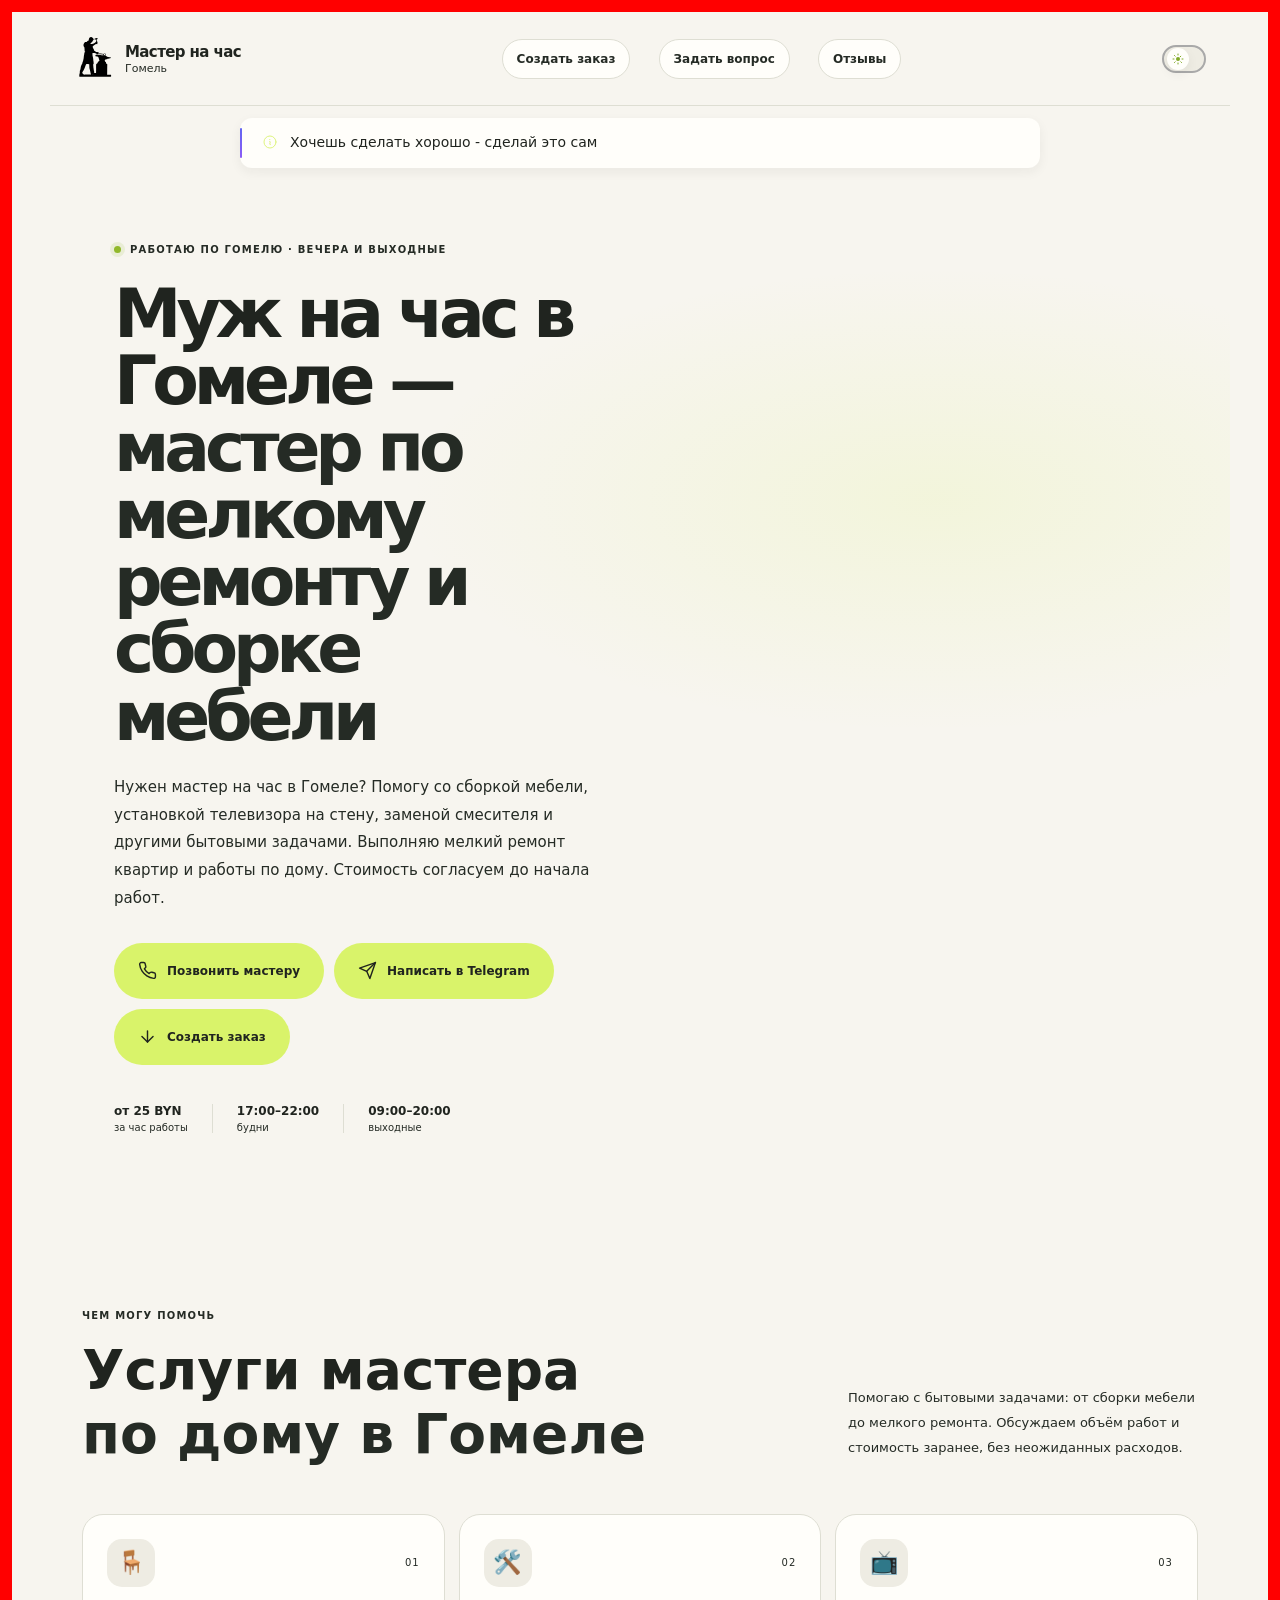
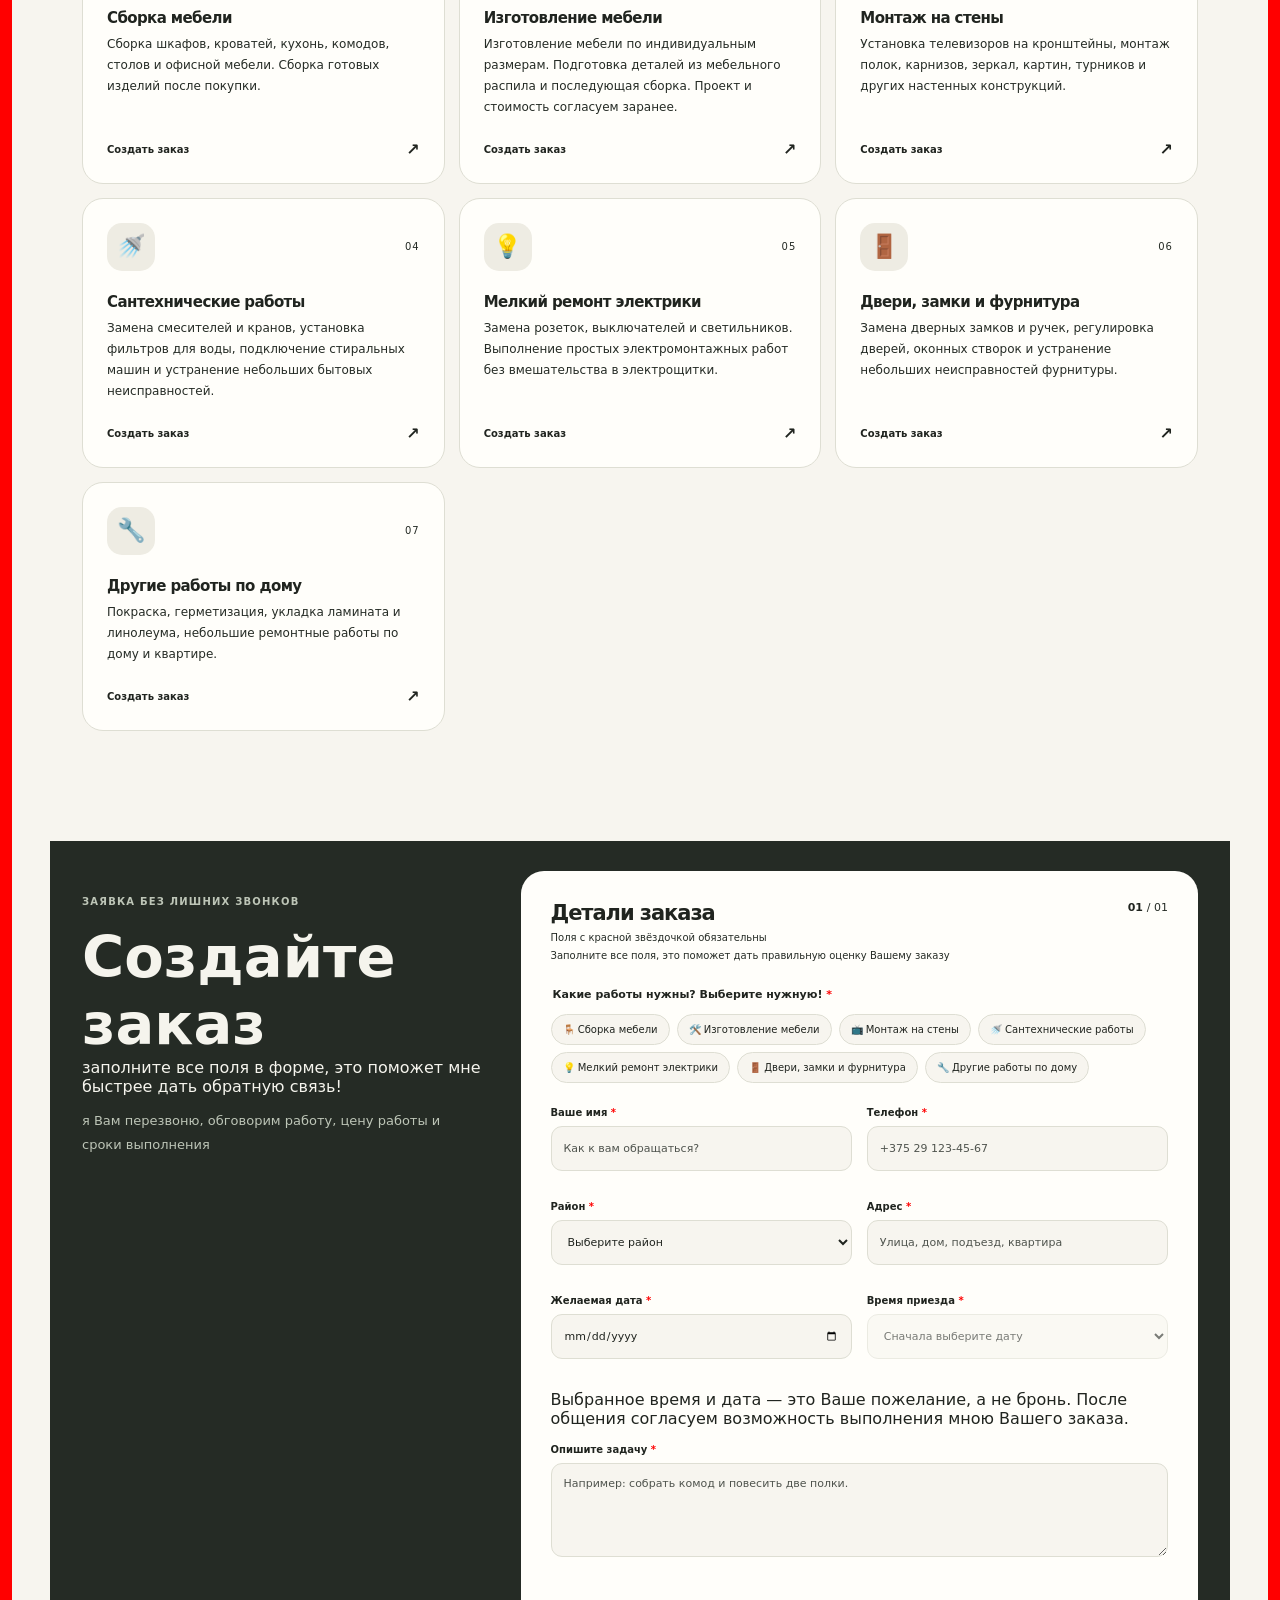
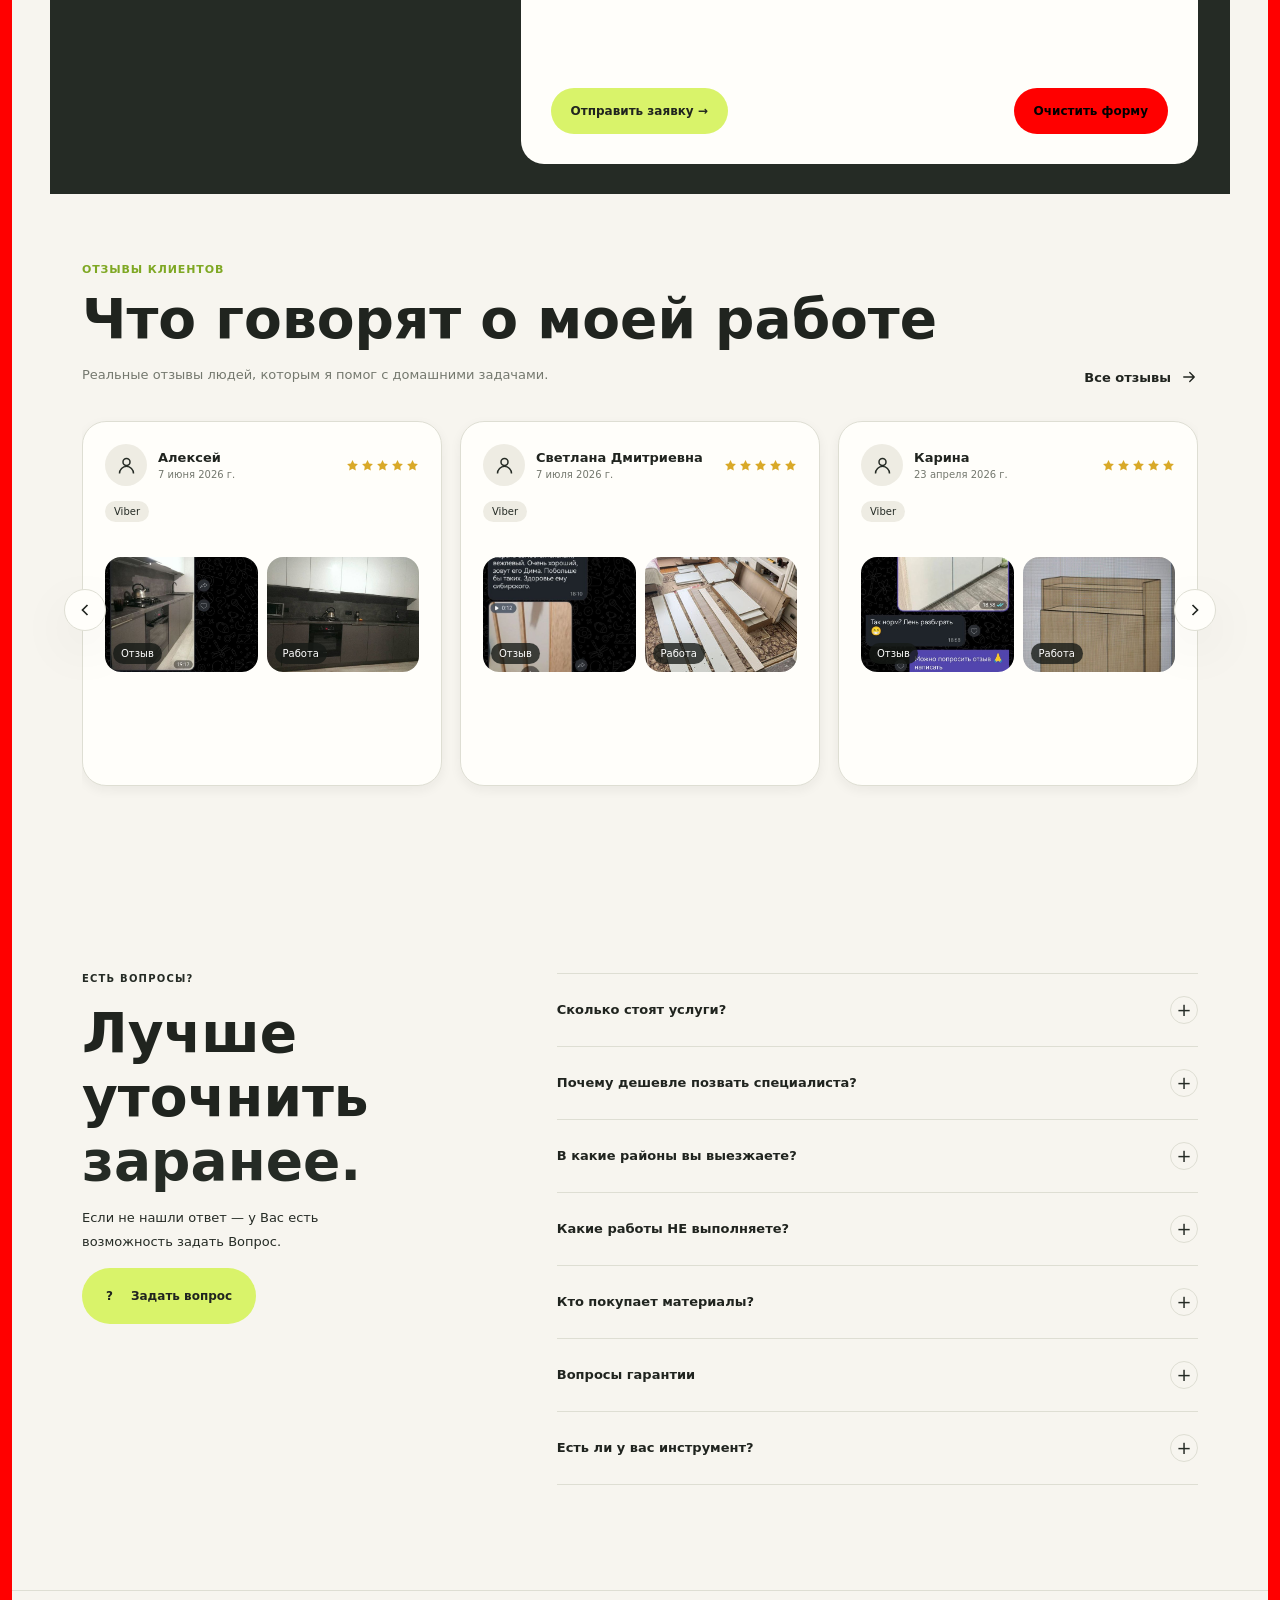
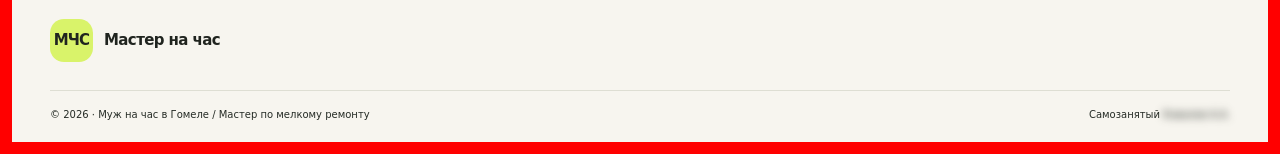
==== commit 339f1169: "new build" ====
--- a/index.html
+++ b/index.html
@@ -1 +1 @@
-<!DOCTYPE html><html  lang="en"><head><meta charset="utf-8"><meta name="viewport" content="width=device-width, initial-scale=1"><title>Муж на час в Гомеле — мастер по мелкому ремонту | Муж на час в Гомеле</title><script type="importmap">{"imports":{"#entry":"/_nuxt/D_XvrUK0.js"}}</script><script>try{let e=localStorage.getItem(`handyman-theme`),t=window.matchMedia(`(prefers-color-scheme: dark)`).matches?`dark`:`light`,n=e===`dark`||e===`light`?e:t;document.documentElement.dataset.theme=n}catch{document.documentElement.dataset.theme=`light`}</script><style>.theme-switch-wrapper[data-v-a8ebbedd]{align-items:center;display:inline-flex;position:relative}.theme-switch[data-v-a8ebbedd]{cursor:pointer;background:linear-gradient(135deg,#87ceeb,#4a90d9);border:none;border-radius:999px;width:60px;height:32px;padding:3px;transition:background .4s;position:relative}.dark{background:linear-gradient(135deg,#1a1a2e,#0f3460)}.theme-switch[data-v-a8ebbedd]:has(.is-dark){background:linear-gradient(135deg,#1a1a2e,#0f3460)}.theme-switch__thumb[data-v-a8ebbedd]{background:#fff;border-radius:50%;place-items:center;width:26px;height:26px;transition:left .3s cubic-bezier(.4,0,.2,1);display:grid;position:absolute;top:3px;left:3px;box-shadow:0 2px 4px #0003}.theme-switch__thumb.is-dark[data-v-a8ebbedd]{left:31px}.thumb-icon[data-v-a8ebbedd]{color:#f59e0b;width:16px;height:16px}.is-dark .thumb-icon[data-v-a8ebbedd]{color:#6366f1}.theme-tooltip[data-v-a8ebbedd]{z-index:1000;color:#fff;letter-spacing:.3px;white-space:nowrap;-webkit-backdrop-filter:blur(12px);backdrop-filter:blur(12px);pointer-events:none;opacity:0;visibility:hidden;background:#191c19f0;border:1px solid #ffffff1f;border-radius:12px;align-items:center;gap:8px;width:max-content;max-width:240px;padding:10px 14px;font-size:12px;font-weight:500;display:flex;position:absolute;top:calc(100% + 14px);left:50%;transform:translate(-50%);box-shadow:0 8px 30px #0003}.theme-switch-wrapper:focus-within .theme-tooltip[data-v-a8ebbedd],.theme-switch-wrapper:hover .theme-tooltip[data-v-a8ebbedd]{opacity:1;visibility:visible}.theme-tooltip[data-v-a8ebbedd]:before{content:"";border:6px solid #0000;border-bottom-color:#191c19f0;position:absolute;bottom:100%;left:50%;transform:translate(-50%)}.theme-tooltip__icon[data-v-a8ebbedd]{font-size:14px}.tooltip-enter-active[data-v-a8ebbedd],.tooltip-leave-active[data-v-a8ebbedd]{transition:opacity .2s,transform .2s}.tooltip-enter-from[data-v-a8ebbedd],.tooltip-leave-to[data-v-a8ebbedd]{opacity:0;transform:translate(-50%,-5px)}@media (prefers-reduced-motion:reduce){.theme-switch[data-v-a8ebbedd],.theme-switch__thumb[data-v-a8ebbedd],.tooltip-enter-active[data-v-a8ebbedd],.tooltip-leave-active[data-v-a8ebbedd]{transition:none}}</style><style>.mobile-menu-button{cursor:pointer;-webkit-tap-highlight-color:transparent;background:0 0;border:none;border-radius:50%;place-items:center;width:40px;height:40px;padding:0;transition:background .2s;display:none;position:relative}.mobile-menu-button:active{background:#8882}.mobile-menu-button__line{background:currentColor;border-radius:2px;width:20px;height:2px;transition:transform .35s cubic-bezier(.4,0,.2,1),opacity .2s linear,width .35s cubic-bezier(.4,0,.2,1);position:absolute;left:50%;transform:translate(-50%)}.mobile-menu-button__line:first-child{top:12px}.mobile-menu-button__line:nth-child(2){top:19px}.mobile-menu-button__line:nth-child(3){top:26px}.mobile-menu-button.is-open .mobile-menu-button__line:first-child{top:19px;transform:translate(-50%)rotate(45deg)}.mobile-menu-button.is-open .mobile-menu-button__line:nth-child(2){opacity:0;transform:translate(-50%)scaleX(.2)}.mobile-menu-button.is-open .mobile-menu-button__line:nth-child(3){top:19px;transform:translate(-50%)rotate(-45deg)}@media (width<=768px){.mobile-menu-button{display:grid}.site-nav{display:none}}.mobile-menu-overlay{z-index:90;-webkit-backdrop-filter:blur(8px)saturate(120%);background:#0006;justify-content:center;align-items:flex-end;display:flex;position:fixed;inset:0}.mobile-menu-panel{background:var(--surface,#fff);width:100%;max-width:480px;color:var(--text,#111);padding:8px 16px calc(16px + env(safe-area-inset-bottom));border-radius:24px;flex-direction:column;flex:none;align-self:flex-end;gap:8px;height:auto;max-height:85vh;display:flex;overflow-y:auto;box-shadow:0 -8px 32px #0000002e}.mobile-menu-panel__grabber{background:#8884;border-radius:3px;width:40px;height:5px;margin:4px auto 12px}.mobile-menu-panel__nav{flex-direction:column;gap:2px;display:flex}.mobile-menu-panel__link{color:inherit;border-radius:14px;justify-content:space-between;align-items:center;padding:16px 12px;font-size:17px;font-weight:500;text-decoration:none;transition:background .15s;display:flex}.mobile-menu-panel__link:active{background:#8882}.mobile-menu-panel__link svg{opacity:.35;width:18px;height:18px}.mobile-menu-panel__footer{border-top:1px solid #8882;justify-content:space-between;align-items:center;margin-top:4px;padding:16px 12px 8px;display:flex}.mobile-menu-panel__footer-label{opacity:.6;font-size:15px}</style><style>.blurred{filter:blur(4px);-webkit-user-select:none;user-select:none;cursor:default;transition:filter .2s}</style><style>.wrapper[data-v-ac220884]{justify-content:center;align-items:center;padding:12px}.quote-card[data-v-ac220884],.wrapper[data-v-ac220884]{width:100%;display:flex}.quote-card[data-v-ac220884]{background:var(--surface);max-width:800px;color:var(--text);box-shadow:var(--shadow-sm);border-radius:12px;align-items:flex-start;gap:12px;padding:14px 18px 14px 22px;font-size:14px;line-height:1.55;position:relative}.quote-card[data-v-ac220884]:before{content:"";background:linear-gradient(#6366f1,#8b5cf6);border-radius:2px;width:2px;position:absolute;top:10px;bottom:10px;left:0}.quote-icon[data-v-ac220884]{width:16px;height:16px;color:var(--accent);opacity:.85;flex-shrink:0;margin-top:2px}.quote-text[data-v-ac220884]{margin:0}</style><style>.loader-overlay[data-v-7e87b329]{z-index:99999;-webkit-backdrop-filter:blur(8px);background:#000c;flex-direction:column;justify-content:flex-start;align-items:center;padding-top:30vh;display:flex;position:fixed;inset:0}.loader-image[data-v-7e87b329]{-o-object-fit:contain;object-fit:contain;border-radius:16px;width:192px;height:192px}.loader-text[data-v-7e87b329]{color:#fff9;letter-spacing:3px;text-align:center;text-transform:uppercase;margin-top:20px;font-size:20px;font-weight:600;animation:1.5s ease-in-out infinite loader-pulse-7e87b329}.loader-enter-active[data-v-7e87b329]{transition:opacity .3s}.loader-enter-from[data-v-7e87b329],.loader-leave-to[data-v-7e87b329]{opacity:0}.loader-leave-active[data-v-7e87b329]{transition:opacity .5s}@keyframes loader-pulse-7e87b329{0%,to{opacity:.4}50%{opacity:1}}@media (width<=480px){.loader-image[data-v-7e87b329]{width:160px;height:160px}.loader-text[data-v-7e87b329]{letter-spacing:2px;max-width:90%;font-size:15px}}@media (prefers-reduced-motion:reduce){.loader-text[data-v-7e87b329]{animation:none}}</style><style>.ya-captcha[data-v-87433c28]{min-height:100px}</style><style>.modal-backdrop[data-v-5642d748]{--modal-bg:var(--surface);--modal-text:var(--text);--modal-muted:var(--muted);--modal-border:var(--line);--modal-field-bg:var(--bg);--modal-accent:var(--accent-success,#7fa824);--modal-accent-ring:#7fa82433;--modal-danger:var(--red,red);--modal-danger-bg:color-mix(in srgb,var(--red,red) 12%,var(--surface));--modal-success:var(--accent-success,#7fa824);--modal-success-bg:color-mix(in srgb,var(--accent-success,#7fa824) 15%,var(--surface));z-index:1000;padding:var(--space-4);-webkit-backdrop-filter:blur(4px);backdrop-filter:blur(4px);background:#0f12188c;justify-content:center;align-items:center;display:flex;position:fixed;inset:0;overflow-y:auto}.modal[data-v-5642d748]{width:100%;max-width:480px;max-height:calc(100vh - 32px);padding:var(--space-5) var(--space-4) var(--space-4);border-radius:var(--radius-md);background:var(--modal-bg);color:var(--modal-text);box-shadow:var(--shadow-md);transition:background .2s,color .2s;position:relative;overflow-y:auto}.modal__close[data-v-5642d748]{top:var(--space-3);right:var(--space-3);width:36px;height:36px;color:var(--modal-muted);cursor:pointer;background:0 0;border:none;border-radius:50%;font-size:24px;line-height:1;transition:background .15s,color .15s;position:absolute}.modal__close[data-v-5642d748]:hover{background:var(--surface-soft);color:var(--modal-text)}.modal h3[data-v-5642d748]{margin:0 0 var(--space-2);font-size:var(--text-xl);color:var(--modal-text)}.modal__subtitle[data-v-5642d748]{margin:0 0 var(--space-4);font-size:var(--text-base);color:var(--modal-muted)}.modal__form[data-v-5642d748]{gap:var(--space-3)}.field[data-v-5642d748],.modal__form[data-v-5642d748]{flex-direction:column;display:flex}.field[data-v-5642d748]{gap:var(--space-1);font-size:var(--text-base)}.field>span[data-v-5642d748],.modal__form__subtitle[data-v-5642d748]{color:var(--modal-text);font-weight:500}.field input[data-v-5642d748],.field textarea[data-v-5642d748]{width:100%;padding:var(--space-2) var(--space-3);border:1px solid var(--modal-border);border-radius:var(--radius-sm);font:inherit;background:var(--modal-field-bg);color:var(--modal-text);transition:border-color .15s,box-shadow .15s,background .15s,color .15s}.field input[data-v-5642d748]::-moz-placeholder{color:var(--modal-muted);opacity:.8}.field textarea[data-v-5642d748]::-moz-placeholder{color:var(--modal-muted);opacity:.8}.field input[data-v-5642d748]::placeholder,.field textarea[data-v-5642d748]::placeholder{color:var(--modal-muted);opacity:.8}.field input[data-v-5642d748]:focus,.field textarea[data-v-5642d748]:focus{border-color:var(--modal-accent);box-shadow:0 0 0 3px var(--modal-accent-ring);outline:none}.field input[aria-invalid=true][data-v-5642d748],.field textarea[aria-invalid=true][data-v-5642d748]{border-color:var(--modal-danger)}.field__error[data-v-5642d748]{font-size:var(--text-sm);color:var(--modal-danger)}.honeypot[data-v-5642d748]{width:1px;height:1px;position:absolute;left:-9999px;overflow:hidden}.consent[data-v-5642d748]{align-items:flex-start;gap:var(--space-2);font-size:var(--text-md);color:var(--modal-muted);display:flex}.consent input[data-v-5642d748]{margin-top:2px}.form-message[data-v-5642d748]{padding:var(--space-2) var(--space-3);border-radius:var(--radius-sm);font-size:var(--text-md);margin:0}.form-message--error[data-v-5642d748]{background:var(--modal-danger-bg);color:var(--modal-danger)}.form-message--success[data-v-5642d748]{background:var(--modal-success-bg);color:var(--modal-success)}.modal__actions[data-v-5642d748]{gap:var(--space-2);margin-top:var(--space-1);display:flex}.modal__actions .button[data-v-5642d748]{flex:1}.modal-fade-enter-active[data-v-5642d748],.modal-fade-leave-active[data-v-5642d748]{transition:opacity .2s}.modal-fade-enter-from[data-v-5642d748],.modal-fade-leave-to[data-v-5642d748]{opacity:0}.modal-fade-enter-active .modal[data-v-5642d748],.modal-fade-leave-active .modal[data-v-5642d748]{transition:transform .2s,opacity .2s}.modal-fade-enter-from .modal[data-v-5642d748],.modal-fade-leave-to .modal[data-v-5642d748]{opacity:0;transform:translateY(12px)scale(.98)}@media (width<=480px){.modal[data-v-5642d748]{padding:var(--space-4) var(--space-3) var(--space-3);border-radius:var(--radius-sm)}}</style><link rel="stylesheet" href="/_nuxt/entry.Bd1v8ge6.css" crossorigin><link rel="preload" as="fetch" crossorigin="anonymous" href="/_payload.json?_b=afaec802-73ff-4eb6-ae20-b083f6c18ef0"><link rel="modulepreload" as="script" crossorigin href="/_nuxt/D_XvrUK0.js"><link rel="modulepreload" as="script" crossorigin href="/_nuxt/C_Rk3Ix_.js"><link rel="modulepreload" as="script" crossorigin href="/_nuxt/BURb7zEW.js"><link rel="modulepreload" as="script" crossorigin href="/_nuxt/Dtelxtvq.js"><link rel="modulepreload" as="script" crossorigin href="/_nuxt/6rVQCkFd.js"><link rel="modulepreload" as="script" crossorigin href="/_nuxt/DFRxlUI0.js"><script type="module" src="/_nuxt/D_XvrUK0.js" crossorigin></script><link rel="prefetch" as="style" crossorigin href="/_nuxt/error-404.DpKY_dMl.css"><link rel="prefetch" as="script" crossorigin href="/_nuxt/rl7grOHs.js"><link rel="prefetch" as="style" crossorigin href="/_nuxt/error-500.CmR4p1fc.css"><link rel="prefetch" as="script" crossorigin href="/_nuxt/BlNx8kJd.js"><link rel="apple-touch-icon" sizes="180x180" href="/apple-touch-icon.png" type="image/png"><link rel="icon" type="image/png" sizes="32x32" href="/favicon-32x32.png"><link rel="icon" type="image/png" sizes="16x16" href="/favicon-16x16.png"><link rel="manifest" href="/site.webmanifest"><meta property="og:type" content="website"><link rel="alternate" type="text/markdown" href="/index.md"><link rel="describedby" href="/llms.txt"><meta name="robots" content="index, follow"><meta name="description" content="Муж на час в Гомеле. Сборка мебели, установка полок и телевизоров, замена смесителей, ремонт розеток и замков. Выезд по Гомелю, вечера и выходные. Цена от 25 BYN/час."><meta property="og:title" content="Муж на час в Гомеле — мастер по мелкому ремонту"><meta property="og:description" content="Муж на час в Гомеле. Сборка мебели, установка полок и телевизоров, замена смесителей, ремонт розеток и замков. Выезд по Гомелю, вечера и выходные. Цена от 25 BYN/час."><meta property="og:url" content="https://master-gomel.by"><meta property="og:site_name" content="Муж на час в Гомеле"><meta property="og:locale" content="ru_BY"><meta name="twitter:card" content="summary_large_image"><meta name="twitter:title" content="Муж на час в Гомеле — мастер по мелкому ремонту"><meta name="twitter:description" content="Муж на час в Гомеле. Сборка мебели, установка полок и телевизоров, замена смесителей, ремонт розеток и замков. Выезд по Гомелю, вечера и выходные. Цена от 25 BYN/час."><link rel="canonical" href="https://master-gomel.by"><meta name="theme-color" content="#f7f5ef"><script type="application/ld+json">{"@context":"https://schema.org","@type":"HomeAndConstructionBusiness","name":"Муж на час в Гомеле","url":"https://master-gomel.by","description":"Муж на час в Гомеле. Сборка мебели, установка полок и телевизоров, замена смесителей, ремонт розеток и замков. Выезд по Гомелю, вечера и выходные. Цена от 25 BYN/час.","areaServed":{"@type":"City","name":"Гомель","containedInPlace":{"@type":"Country","name":"Беларусь"}},"priceRange":"от 25 BYN/час","currenciesAccepted":"BYN","availableLanguage":"Russian","hasOfferCatalog":{"@type":"OfferCatalog","name":"Услуги мастера","itemListElement":[{"@type":"OfferCatalog","name":"Сборка мебели"},{"@type":"OfferCatalog","name":"Мелкий бытовой ремонт"},{"@type":"OfferCatalog","name":"Установка полок и телевизоров"},{"@type":"OfferCatalog","name":"Замена смесителей и сантехнические работы"}]}}</script></head><body><!--teleport start anchor--><!----><!--teleport anchor--><div id="__nuxt"><!--[--><div class="loader-overlay" data-v-7e87b329><img src="/images/toni-loader.gif" alt="" class="loader-image" data-v-7e87b329><p class="loader-text" data-v-7e87b329>Загрузка... медленное интернет соединение</p></div><div class="handyman-site"><div class="section-wrap"><header class="site-header"><a aria-current="page" href="/" class="router-link-active router-link-exact-active brand" aria-label="Муж на час в Гомеле — на главную"><div><img class="brand__logo" src="/images/logo.svg" alt="Логотип сайта"></div><span class="brand__copy"><strong>Мастер на час</strong><small>Гомель</small></span></a><nav class="site-nav" aria-label="Основная навигация"><a aria-current="page" href="/#order" class="router-link-active router-link-exact-active button button--secondary button--small"> Создать заказ </a><a aria-current="page" href="/#faq" class="router-link-active router-link-exact-active button button--secondary button--small"> Вопросы </a><a href="/review" class="button button--secondary button--small"> Отзывы </a></nav><div class="site-header__actions"><div class="theme-switch-wrapper" data-v-a8ebbedd><button class="theme-switch" type="button" role="switch" aria-checked="false" aria-label="Включить тёмную тему" data-v-a8ebbedd><span class="theme-switch__thumb" data-v-a8ebbedd><svg viewBox="0 0 24 24" fill="currentColor" class="thumb-icon" data-v-a8ebbedd><circle cx="12" cy="12" r="4" data-v-a8ebbedd></circle><path d="M12 2v2M12 20v2M2 12h2M20 12h2M4.93 4.93l1.41 1.41M17.66 17.66l1.41 1.41M4.93 19.07l1.41-1.41M17.66 6.34l-1.41 1.41" stroke="currentColor" stroke-width="2" stroke-linecap="round" data-v-a8ebbedd></path></svg></span></button><span class="theme-tooltip" data-v-a8ebbedd><span class="theme-tooltip__icon" data-v-a8ebbedd>🌙</span> Включить тёмную тему</span></div><button class="mobile-menu-button" type="button" aria-expanded="false" aria-label="Открыть меню" aria-controls="mobile-menu"><span class="mobile-menu-button__line"></span><span class="mobile-menu-button__line"></span><span class="mobile-menu-button__line"></span></button></div><!----></header><div class="wrapper" data-v-ac220884><div class="quote-card" role="status" data-v-ac220884><svg class="quote-icon" aria-hidden="true" fill="none" stroke="currentColor" stroke-width="1.5" viewBox="0 0 24 24" xmlns="http://www.w3.org/2000/svg" data-v-ac220884><path stroke-linecap="round" stroke-linejoin="round" d="M11.25 11.25l.041-.02a.75.75 0 011.063.852l-.708 2.836a.75.75 0 001.063.853l.041-.021M21 12a9 9 0 11-18 0 9 9 0 0118 0zm-9-3.75h.008v.008H12V8.25z" data-v-ac220884></path></svg><p class="quote-text" data-v-ac220884></p></div></div></div><div class="section-wrap"><!--[--><main><div class="hero-shell"><div class="section-wrap"><section id="top" class="hero section-wrap" aria-labelledby="hero-title"><div class="hero__content"><div class="eyebrow"><span class="status-dot"></span> Работаю по Гомелю · Вечера и выходные </div><h1 id="hero-title"> Муж на час в Гомеле — <span>мастер по мелкому ремонту и сборке мебели</span></h1><p class="hero__lead"> Нужен мастер на час в Гомеле? Помогу со сборкой мебели, установкой телевизора на стену, заменой смесителя и другими бытовыми задачами. Выполняю мелкий ремонт квартир и работы по дому. Стоимость согласуем до начала работ. </p><div class="hero__actions"><button class="button button--primary button--large"> Создать заказ </button><a class="button button--secondary button--large" href="tel:+375298677824">Позвонить мастеру</a></div><div class="hero__facts"><div><strong>от 25 BYN</strong><span>за час работы</span></div><div><strong>17:00–22:00</strong><span>будни</span></div><div><strong>09:00–20:00</strong><span>выходные</span></div></div></div></section></div></div><section id="services" class="section section-wrap" aria-labelledby="services-title"><div class="section-heading"><div><div class="eyebrow">Чем могу помочь</div><h2 id="services-title"> Услуги мастера <br><span>по дому в Гомеле</span></h2></div><p> Помогаю с бытовыми задачами: от сборки мебели до мелкого ремонта. Обсуждаем объём работ и стоимость заранее, без неожиданных расходов. </p></div><div class="services-grid"><!--[--><article class="service-card"><div class="service-card__top"><span class="service-card__icon" aria-hidden="true">🪑</span><span class="service-card__number">01</span></div><h3>Сборка мебели</h3><p>Сборка шкафов, кроватей, кухонь, комодов, столов и офисной мебели. Сборка готовых изделий после покупки.</p><a href="#order" aria-label="Заказать услугу: Сборка мебели" class="service-card__link"> Создать заказ <span aria-hidden="true">↗</span></a></article><article class="service-card"><div class="service-card__top"><span class="service-card__icon" aria-hidden="true">🛠️</span><span class="service-card__number">02</span></div><h3>Изготовление мебели</h3><p>Изготовление мебели по индивидуальным размерам. Подготовка деталей из мебельного распила и последующая сборка. Проект и стоимость согласуем заранее.</p><a href="#order" aria-label="Заказать услугу: Изготовление мебели" class="service-card__link"> Создать заказ <span aria-hidden="true">↗</span></a></article><article class="service-card"><div class="service-card__top"><span class="service-card__icon" aria-hidden="true">📺</span><span class="service-card__number">03</span></div><h3>Монтаж на стены</h3><p>Установка телевизоров на кронштейны, монтаж полок, карнизов, зеркал, картин, турников и других настенных конструкций.</p><a href="#order" aria-label="Заказать услугу: Монтаж на стены" class="service-card__link"> Создать заказ <span aria-hidden="true">↗</span></a></article><article class="service-card"><div class="service-card__top"><span class="service-card__icon" aria-hidden="true">🚿</span><span class="service-card__number">04</span></div><h3>Сантехнические работы</h3><p>Замена смесителей и кранов, установка фильтров для воды, подключение стиральных машин и устранение небольших бытовых неисправностей.</p><a href="#order" aria-label="Заказать услугу: Сантехнические работы" class="service-card__link"> Создать заказ <span aria-hidden="true">↗</span></a></article><article class="service-card"><div class="service-card__top"><span class="service-card__icon" aria-hidden="true">💡</span><span class="service-card__number">05</span></div><h3>Мелкий ремонт электрики</h3><p>Замена розеток, выключателей и светильников. Выполнение простых электромонтажных работ без вмешательства в электрощитки.</p><a href="#order" aria-label="Заказать услугу: Мелкий ремонт электрики" class="service-card__link"> Создать заказ <span aria-hidden="true">↗</span></a></article><article class="service-card"><div class="service-card__top"><span class="service-card__icon" aria-hidden="true">🚪</span><span class="service-card__number">06</span></div><h3>Двери, замки и фурнитура</h3><p>Замена дверных замков и ручек, регулировка дверей, оконных створок и устранение небольших неисправностей фурнитуры.</p><a href="#order" aria-label="Заказать услугу: Двери, замки и фурнитура" class="service-card__link"> Создать заказ <span aria-hidden="true">↗</span></a></article><article class="service-card"><div class="service-card__top"><span class="service-card__icon" aria-hidden="true">🔧</span><span class="service-card__number">07</span></div><h3>Другие работы по дому</h3><p>Покраска, герметизация, укладка ламината и линолеума, небольшие ремонтные работы по дому и квартире.</p><a href="#order" aria-label="Заказать услугу: Другие работы по дому" class="service-card__link"> Создать заказ <span aria-hidden="true">↗</span></a></article><!--]--></div></section><section id="order" class="order-section"><div class="section-wrap order-layout"><div class="order-intro"><div class="eyebrow">Заявка без лишних звонков</div><h2> Создайте заказ<br></h2><span>заполните все поля в форме, это поможет мне быстрее дать обратную связь! </span><p> я Вам перезвоню, обговорим работу, цену работы и сроки выполнения </p></div><form class="order-form"><div class="order-form__heading"><div><h3>Детали заказа</h3><p>Поля с красной звёздочкой обязательны</p><p>Заполните все поля, это поможет дать правильную оценку Вашему заказу</p></div><span class="order-form__step">01 <i>/ 01</i></span></div><fieldset><legend class="required-label">Какие работы нужны? Выберите нужную!</legend><div class="service-chips"><!--[--><button aria-pressed="false" class="" type="button">🪑 Сборка мебели</button><button aria-pressed="false" class="" type="button">🛠️ Изготовление мебели</button><button aria-pressed="false" class="" type="button">📺 Монтаж на стены</button><button aria-pressed="false" class="" type="button">🚿 Сантехнические работы</button><button aria-pressed="false" class="" type="button">💡 Мелкий ремонт электрики</button><button aria-pressed="false" class="" type="button">🚪 Двери, замки и фурнитура</button><button aria-pressed="false" class="" type="button">🔧 Другие работы по дому</button><!--]--></div><div class="form-grid"><label class="field"><span class="required-label">Ваше имя</span><input value="" class="ym-disable-keys" autocomplete="name" maxlength="100" name="name" placeholder="Как к вам обращаться?" required></label><label class="field"><span class="required-label">Телефон </span><input value="" class="ym-disable-keys" autocomplete="tel" maxlength="30" name="phone" placeholder="+375 29 123-45-67" required type="tel"></label><label class="field"><span class="required-label">Район </span><select name="district" required><option value="" selected>Выберите район</option><!--[--><option value="Центральный">Центральный</option><option value="Железнодорожный">Железнодорожный</option><option value="Новобелицкий">Новобелицкий</option><option value="Советский">Советский</option><!--]--></select></label><label class="field"><span class="required-label">Адрес</span><input value="" autocomplete="street-address" maxlength="200" name="address" placeholder="Улица, дом, подъезд, квартира"></label><label class="field"><span class="required-label">Желаемая дата </span><input value="" min="2026-11-09" name="preferred_date" required type="date"></label><label class="field"><span class="required-label">Время приезда </span><select disabled name="preferred_time" required><option value="" selected>Сначала выберите дату</option><!--[--><!--]--></select></label></div><p class="form-hint"> Выбранное время и дата — это Ваше пожелание, а не бронь. После общения согласуем возможность выполнения мною Вашего заказа. </p><label class="field"><span class="required-label">Опишите задачу </span><textarea maxlength="2000" minlength="10" name="description" placeholder="Например: собрать комод и повесить две полки." required rows="4"></textarea></label><div class="ya-captcha" token data-v-87433c28></div><div class="order-form__actions"><div><button class="button button--primary button--submit" type="submit">Отправить заявку → </button></div><div><button class="button button--ghost button--clear" type="button"> Очистить форму </button></div></div></fieldset><!----><!----><!----></form></div></section><!--[--><section id="faq" class="faq-section"><div class="section-wrap faq-layout"><div><div class="eyebrow">Есть вопросы?</div><h2>Лучше уточнить<br><span>заранее.</span></h2><p>Если не нашли ответ — у Вас есть возможность задать Вопрос.</p><button class="button button--primary button--large">Задать вопрос </button></div><div class="faq-list"><!--[--><details><summary>Сколько стоят услуги?<span aria-hidden="true">+</span></summary><p>Почасовая оплата — от 25 BYN/час. Минимальный заказ — 1 час. Итоговую стоимость согласуем до начала работ. Пенсионерам и нуждающимся делаю большие скидки</p></details><details><summary>В какие районы вы выезжаете?<span aria-hidden="true">+</span></summary><p>Центральный, Железнодорожный, Новобелицкий, Советский. Выезд в пределах Гомеля. Возможен выезд недалеко по району по согласованию</p></details><details><summary>Какие работы НЕ выполняете?<span aria-hidden="true">+</span></summary><p>Не выполняю работы с газом, электрощитками и несущими конструкциями — для них нужны профильные специалисты с допусками.</p></details><details><summary>Кто покупает материалы?<span aria-hidden="true">+</span></summary><p>Можно использовать ваши материалы или согласовать покупку с предоставлением чека.</p></details><details><summary>Вопросы гарантии<span aria-hidden="true">+</span></summary><p>14 дней гарантии на выполненные работы</p></details><details><summary>Есть ли у вас инструмент?<span aria-hidden="true">+</span></summary><p>Основные инструменты для работ естественно есть --- перфоратор, шуруповерт, пылесос, инструменты для реза, мелкие расходники.</p></details><!--]--></div></div></section><!--teleport start--><!--teleport end--><!--]--></main><!--]--></div><footer class="site-footer"><div class="section-wrap site-footer__main"><a class="brand" href="#top"><span class="brand__mark">МЧС</span><span class="brand__copy"><strong>Мастер на час</strong></span></a></div><div class="section-wrap site-footer__bottom"><span>© 2026 · Муж на час в Гомеле </span><span> Самозанятый <span class="blurred"> Ковалев А.А. Номер:888888888888 </span></span><a href="https://t.me/dimakovalev25" target="_blank" rel="noopener noreferrer"> Telegram ↗</a></div></footer></div><!--]--></div><div id="teleports"></div><script>window.__NUXT__={};window.__NUXT__.config={public:{apiBase:"https://api.master-gomel.by",siteUrl:"https://master-gomel.by",smartcaptchaSitekey:"ysc1_bMT7z77FaXmyX4dO4DWFI8h4BQqNZSXj5Eh5d8JY0ac02980",ymId:113998757,"nuxt-seo-utils-version":"9.0.1","seo-utils":{canonicalQueryWhitelist:["page","sort","filter","search","q","category","tag"],canonicalLowercase:true,automaticTwitterTags:true,tagPriority:"low",separator:"",titleSeparator:""},skewProtection:{basePath:"/__skew",assetRecovery:{_tag:"disabled"},cookie:false,debug:false,connectionTracking:"",routeTracking:"",ipTracking:"",reloadStrategy:"prompt",multiTab:true,version:"2.0.3"},"nuxt-robots":{version:"7.0.2",debug:false,credits:true,groups:[{comment:[],disallow:[""],allow:["/"],userAgent:["*"],contentUsage:[],contentSignal:["search=yes, ai-input=yes"],_indexable:true,_rules:[{pattern:"/",allow:true}],_normalized:true}],sitemap:["/sitemap.xml"],header:true,robotsEnabledValue:"index, follow, max-image-preview:large, max-snippet:-1, max-video-preview:-1",robotsDisabledValue:"noindex, nofollow",cacheControl:"max-age=14400, must-revalidate",botDetection:true},"nuxt-og-image":{defaults:{emojis:"noto",extension:"png",width:1200,height:600,cacheMaxAgeSeconds:259200},includeTwitter:true,browserEnabled:false,hasServerRuntime:false}},app:{baseURL:"/",buildId:"afaec802-73ff-4eb6-ae20-b083f6c18ef0",buildAssetsDir:"/_nuxt/",cdnURL:""}}</script><script type="application/ld+json" data-nuxt-schema-org="true" data-hid="schema-org-graph">{"@context":"https://schema.org","@graph":[{"@id":"https://master-gomel.by/#website","@type":"WebSite","name":"Муж на час в Гомеле","url":"https://master-gomel.by/"},{"@id":"https://master-gomel.by#webpage","@type":"WebPage","description":"Муж на час в Гомеле. Сборка мебели, установка полок и телевизоров, замена смесителей, ремонт розеток и замков. Выезд по Гомелю, вечера и выходные. Цена от 25 BYN/час.","name":"Муж на час в Гомеле — мастер по мелкому ремонту","url":"https://master-gomel.by","isPartOf":{"@id":"https://master-gomel.by/#website"},"potentialAction":[{"@type":"ReadAction","target":["https://master-gomel.by"]}]}]}</script><script type="application/json" data-nuxt-data="nuxt-app" data-ssr="true" id="__NUXT_DATA__" data-src="/_payload.json?_b=afaec802-73ff-4eb6-ae20-b083f6c18ef0">[{"state":1,"once":15,"_errors":16,"serverRendered":12,"path":18,"prerenderedAt":19},["Reactive",2],{"$snuxt-seo-utils:routeRules":3,"$shandyman-theme":4,"$scurrent-quote":5,"$ssite-config":6},{"head":-1,"seoMeta":-1},"light","",{"_priority":7,"env":11,"indexable":12,"name":13,"url":14},{"env":8,"url":9,"name":10},-15,0,-3,"production",true,"Муж на час в Гомеле","https:\u002F\u002Fmaster-gomel.by",["Set"],["ShallowReactive",17],{},"\u002F",1794245283185]</script></body></html>+<!DOCTYPE html><html  lang="en"><head><meta charset="utf-8"><meta name="viewport" content="width=device-width, initial-scale=1"><title>Муж на час в Гомеле — мастер по мелкому ремонту | Муж на час в Гомеле</title><script type="importmap">{"imports":{"#entry":"/_nuxt/dwxFuadP.js"}}</script><script>try{let e=localStorage.getItem(`handyman-theme`),t=window.matchMedia(`(prefers-color-scheme: dark)`).matches?`dark`:`light`,n=e===`dark`||e===`light`?e:t;document.documentElement.dataset.theme=n}catch{document.documentElement.dataset.theme=`light`}</script><style>.theme-switch-wrapper[data-v-3bf533b0]{align-items:center;display:inline-flex;position:relative}.theme-switch[data-v-3bf533b0]{--w:44px;--h:28px;--pad:3px;--thumb:calc(var(--h) - var(--pad)*2);width:var(--w);height:var(--h);border-radius:var(--radius-pill);background:var(--surface-soft);cursor:pointer;border:2px solid #a9a9a9;padding:0;transition:background-color .3s,border-color .3s;position:relative}.theme-switch[data-v-3bf533b0]:hover{border-color:var(--muted-light)}.theme-switch[data-v-3bf533b0]:focus-visible{outline:2px solid var(--accent-strong);outline-offset:2px}.theme-switch.is-dark[data-v-3bf533b0]{background:var(--dark);border-color:var(--line)}.theme-switch__thumb[data-v-3bf533b0]{top:50%;left:var(--pad);width:var(--thumb);height:var(--thumb);background:var(--surface);color:var(--accent-success);box-shadow:var(--shadow-sm);border-radius:50%;place-items:center;transition:transform .3s cubic-bezier(.4,0,.2,1),background-color .3s,color .3s;display:grid;position:absolute;transform:translateY(-50%)}.is-dark .theme-switch__thumb[data-v-3bf533b0]{transform:translate(calc(-2px + var(--w) - var(--pad)*2 - var(--thumb)),-50%);background:var(--accent);color:var(--accent-ink)}.thumb-icon[data-v-3bf533b0]{width:12px;height:12px}.theme-tooltip[data-v-3bf533b0]{z-index:1000;border-radius:var(--radius-sm);background:var(--dark);color:var(--dark-ink);font-size:var(--text-sm);white-space:nowrap;box-shadow:var(--shadow-sm);pointer-events:none;opacity:0;visibility:hidden;padding:6px 10px;font-weight:500;transition:opacity .2s,transform .2s,visibility .2s;position:absolute;top:calc(100% + 10px);left:50%;transform:translate(-50%,-4px)}.theme-tooltip[data-v-3bf533b0]:before{content:"";border:5px solid #0000;border-bottom-color:var(--dark);position:absolute;bottom:100%;left:50%;transform:translate(-50%)}.theme-switch-wrapper:hover .theme-tooltip[data-v-3bf533b0],.theme-switch:focus-visible+.theme-tooltip[data-v-3bf533b0]{opacity:1;visibility:visible;transform:translate(-50%)}@media (prefers-reduced-motion:reduce){.theme-switch[data-v-3bf533b0],.theme-switch__thumb[data-v-3bf533b0],.theme-tooltip[data-v-3bf533b0]{transition:none}}</style><style>.mobile-menu-button{cursor:pointer;-webkit-tap-highlight-color:transparent;background:0 0;border:none;border-radius:50%;place-items:center;width:40px;height:40px;padding:0;transition:background .2s;display:none;position:relative}.mobile-menu-button:active{background:#8882}.mobile-menu-button__line{background:currentColor;border-radius:2px;width:20px;height:2px;transition:transform .35s cubic-bezier(.4,0,.2,1),opacity .2s linear,width .35s cubic-bezier(.4,0,.2,1);position:absolute;left:50%;transform:translate(-50%)}.mobile-menu-button__line:first-child{top:12px}.mobile-menu-button__line:nth-child(2){top:19px}.mobile-menu-button__line:nth-child(3){top:26px}.mobile-menu-button.is-open .mobile-menu-button__line:first-child{top:19px;transform:translate(-50%)rotate(45deg)}.mobile-menu-button.is-open .mobile-menu-button__line:nth-child(2){opacity:0;transform:translate(-50%)scaleX(.2)}.mobile-menu-button.is-open .mobile-menu-button__line:nth-child(3){top:19px;transform:translate(-50%)rotate(-45deg)}@media (width<=768px){.mobile-menu-button{display:grid}.site-nav{display:none}}.mobile-menu-overlay{z-index:90;-webkit-backdrop-filter:blur(8px)saturate(120%);background:#0006;justify-content:center;align-items:flex-end;display:flex;position:fixed;inset:0}.mobile-menu-panel{background:var(--surface,#fff);width:100%;max-width:480px;color:var(--text,#111);padding:8px 16px calc(16px + env(safe-area-inset-bottom));border-radius:24px;flex-direction:column;flex:none;align-self:flex-end;gap:8px;height:auto;max-height:85vh;display:flex;overflow-y:auto;box-shadow:0 -8px 32px #0000002e}.mobile-menu-panel__grabber{background:#8884;border-radius:3px;width:40px;height:5px;margin:4px auto 12px}.mobile-menu-panel__nav{flex-direction:column;gap:2px;display:flex}.mobile-menu-panel__link{color:inherit;border-radius:14px;justify-content:space-between;align-items:center;padding:16px 12px;font-size:17px;font-weight:500;text-decoration:none;transition:background .15s;display:flex}.mobile-menu-panel__link:active{background:#8882}.mobile-menu-panel__link svg{opacity:.35;width:18px;height:18px}.mobile-menu-panel__footer{border-top:1px solid #8882;justify-content:space-between;align-items:center;margin-top:4px;padding:16px 12px 8px;display:flex}.mobile-menu-panel__footer-label{opacity:.6;font-size:15px}</style><style>.blurred{filter:blur(4px);-webkit-user-select:none;user-select:none;cursor:default;transition:filter .2s}</style><style>.wrapper[data-v-ac220884]{justify-content:center;align-items:center;padding:12px}.quote-card[data-v-ac220884],.wrapper[data-v-ac220884]{width:100%;display:flex}.quote-card[data-v-ac220884]{background:var(--surface);max-width:800px;color:var(--text);box-shadow:var(--shadow-sm);border-radius:12px;align-items:flex-start;gap:12px;padding:14px 18px 14px 22px;font-size:14px;line-height:1.55;position:relative}.quote-card[data-v-ac220884]:before{content:"";background:linear-gradient(#6366f1,#8b5cf6);border-radius:2px;width:2px;position:absolute;top:10px;bottom:10px;left:0}.quote-icon[data-v-ac220884]{width:16px;height:16px;color:var(--accent);opacity:.85;flex-shrink:0;margin-top:2px}.quote-text[data-v-ac220884]{margin:0}</style><style>.loader-overlay[data-v-7e87b329]{z-index:99999;-webkit-backdrop-filter:blur(8px);background:#000c;flex-direction:column;justify-content:flex-start;align-items:center;padding-top:30vh;display:flex;position:fixed;inset:0}.loader-image[data-v-7e87b329]{-o-object-fit:contain;object-fit:contain;border-radius:16px;width:192px;height:192px}.loader-text[data-v-7e87b329]{color:#fff9;letter-spacing:3px;text-align:center;text-transform:uppercase;margin-top:20px;font-size:20px;font-weight:600;animation:1.5s ease-in-out infinite loader-pulse-7e87b329}.loader-enter-active[data-v-7e87b329]{transition:opacity .3s}.loader-enter-from[data-v-7e87b329],.loader-leave-to[data-v-7e87b329]{opacity:0}.loader-leave-active[data-v-7e87b329]{transition:opacity .5s}@keyframes loader-pulse-7e87b329{0%,to{opacity:.4}50%{opacity:1}}@media (width<=480px){.loader-image[data-v-7e87b329]{width:160px;height:160px}.loader-text[data-v-7e87b329]{letter-spacing:2px;max-width:90%;font-size:15px}}@media (prefers-reduced-motion:reduce){.loader-text[data-v-7e87b329]{animation:none}}</style><style>.hero__actions .button[data-v-ef8c95ed]{justify-content:center;align-items:center;gap:10px;display:inline-flex}.hero__actions .button svg[data-v-ef8c95ed]{fill:none;stroke:currentColor;stroke-width:1.8px;stroke-linecap:round;stroke-linejoin:round;flex-shrink:0;width:19px;height:19px;transition:transform .2s}.hero__actions .button:hover svg[data-v-ef8c95ed]{transform:translateY(-2px)}</style><style>.ya-captcha[data-v-87433c28]{min-height:100px}</style><style>.modal-backdrop[data-v-5642d748]{--modal-bg:var(--surface);--modal-text:var(--text);--modal-muted:var(--muted);--modal-border:var(--line);--modal-field-bg:var(--bg);--modal-accent:var(--accent-success,#7fa824);--modal-accent-ring:#7fa82433;--modal-danger:var(--red,red);--modal-danger-bg:color-mix(in srgb,var(--red,red) 12%,var(--surface));--modal-success:var(--accent-success,#7fa824);--modal-success-bg:color-mix(in srgb,var(--accent-success,#7fa824) 15%,var(--surface));z-index:1000;padding:var(--space-4);-webkit-backdrop-filter:blur(4px);backdrop-filter:blur(4px);background:#0f12188c;justify-content:center;align-items:center;display:flex;position:fixed;inset:0;overflow-y:auto}.modal[data-v-5642d748]{width:100%;max-width:480px;max-height:calc(100vh - 32px);padding:var(--space-5) var(--space-4) var(--space-4);border-radius:var(--radius-md);background:var(--modal-bg);color:var(--modal-text);box-shadow:var(--shadow-md);transition:background .2s,color .2s;position:relative;overflow-y:auto}.modal__close[data-v-5642d748]{top:var(--space-3);right:var(--space-3);width:36px;height:36px;color:var(--modal-muted);cursor:pointer;background:0 0;border:none;border-radius:50%;font-size:24px;line-height:1;transition:background .15s,color .15s;position:absolute}.modal__close[data-v-5642d748]:hover{background:var(--surface-soft);color:var(--modal-text)}.modal h3[data-v-5642d748]{margin:0 0 var(--space-2);font-size:var(--text-xl);color:var(--modal-text)}.modal__subtitle[data-v-5642d748]{margin:0 0 var(--space-4);font-size:var(--text-base);color:var(--modal-muted)}.modal__form[data-v-5642d748]{gap:var(--space-3)}.field[data-v-5642d748],.modal__form[data-v-5642d748]{flex-direction:column;display:flex}.field[data-v-5642d748]{gap:var(--space-1);font-size:var(--text-base)}.field>span[data-v-5642d748],.modal__form__subtitle[data-v-5642d748]{color:var(--modal-text);font-weight:500}.field input[data-v-5642d748],.field textarea[data-v-5642d748]{width:100%;padding:var(--space-2) var(--space-3);border:1px solid var(--modal-border);border-radius:var(--radius-sm);font:inherit;background:var(--modal-field-bg);color:var(--modal-text);transition:border-color .15s,box-shadow .15s,background .15s,color .15s}.field input[data-v-5642d748]::-moz-placeholder{color:var(--modal-muted);opacity:.8}.field textarea[data-v-5642d748]::-moz-placeholder{color:var(--modal-muted);opacity:.8}.field input[data-v-5642d748]::placeholder,.field textarea[data-v-5642d748]::placeholder{color:var(--modal-muted);opacity:.8}.field input[data-v-5642d748]:focus,.field textarea[data-v-5642d748]:focus{border-color:var(--modal-accent);box-shadow:0 0 0 3px var(--modal-accent-ring);outline:none}.field input[aria-invalid=true][data-v-5642d748],.field textarea[aria-invalid=true][data-v-5642d748]{border-color:var(--modal-danger)}.field__error[data-v-5642d748]{font-size:var(--text-sm);color:var(--modal-danger)}.honeypot[data-v-5642d748]{width:1px;height:1px;position:absolute;left:-9999px;overflow:hidden}.consent[data-v-5642d748]{align-items:flex-start;gap:var(--space-2);font-size:var(--text-md);color:var(--modal-muted);display:flex}.consent input[data-v-5642d748]{margin-top:2px}.form-message[data-v-5642d748]{padding:var(--space-2) var(--space-3);border-radius:var(--radius-sm);font-size:var(--text-md);margin:0}.form-message--error[data-v-5642d748]{background:var(--modal-danger-bg);color:var(--modal-danger)}.form-message--success[data-v-5642d748]{background:var(--modal-success-bg);color:var(--modal-success)}.modal__actions[data-v-5642d748]{gap:var(--space-2);margin-top:var(--space-1);display:flex}.modal__actions .button[data-v-5642d748]{flex:1}.modal-fade-enter-active[data-v-5642d748],.modal-fade-leave-active[data-v-5642d748]{transition:opacity .2s}.modal-fade-enter-from[data-v-5642d748],.modal-fade-leave-to[data-v-5642d748]{opacity:0}.modal-fade-enter-active .modal[data-v-5642d748],.modal-fade-leave-active .modal[data-v-5642d748]{transition:transform .2s,opacity .2s}.modal-fade-enter-from .modal[data-v-5642d748],.modal-fade-leave-to .modal[data-v-5642d748]{opacity:0;transform:translateY(12px)scale(.98)}@media (width<=480px){.modal[data-v-5642d748]{padding:var(--space-4) var(--space-3) var(--space-3);border-radius:var(--radius-sm)}}</style><style>.hero__actions .button[data-v-580a038a]{justify-content:center;align-items:center;gap:2px;display:inline-flex}.hero__actions .button svg[data-v-580a038a]{fill:none;stroke:currentColor;stroke-width:1.8px;stroke-linecap:round;stroke-linejoin:round;flex-shrink:0;width:19px;height:19px;transition:transform .2s}.hero__actions .button:hover svg[data-v-580a038a]{transform:translateY(-2px)}</style><style>.reviews-section[data-v-fb91e5c5]{padding-top:var(--space-8);padding-bottom:var(--space-8)}.reviews-section__top[data-v-fb91e5c5]{justify-content:space-between;align-items:flex-end;gap:24px;margin-bottom:30px;display:flex}.reviews-section__eyebrow[data-v-fb91e5c5]{color:var(--accent-success);font-size:var(--text-sm);letter-spacing:.08em;text-transform:uppercase;margin-bottom:12px;font-weight:700;display:inline-block}.reviews-section__title[data-v-fb91e5c5]{color:var(--text);font-size:var(--text-2xl);margin:0;font-weight:800;line-height:1.15}.reviews-section__description[data-v-fb91e5c5]{max-width:540px;color:var(--muted-light);font-size:var(--text-base);margin:13px 0 0;line-height:1.7}.reviews-section__all[data-v-fb91e5c5],.reviews-section__mobile-link[data-v-fb91e5c5]{color:var(--text);font-size:var(--text-base);align-items:center;gap:9px;font-weight:700;text-decoration:none;display:inline-flex}.reviews-section__all svg[data-v-fb91e5c5],.reviews-section__mobile-link svg[data-v-fb91e5c5]{stroke:currentColor;stroke-width:1.8px;stroke-linecap:round;stroke-linejoin:round;width:18px;height:18px;transition:transform .2s}.reviews-section__all[data-v-fb91e5c5]:hover,.reviews-section__mobile-link[data-v-fb91e5c5]:hover{color:var(--accent-success)}.reviews-section__all:hover svg[data-v-fb91e5c5],.reviews-section__mobile-link:hover svg[data-v-fb91e5c5]{transform:translate(4px)}.reviews-carousel[data-v-fb91e5c5]{position:relative}.reviews-carousel__track[data-v-fb91e5c5]{scroll-behavior:smooth;scroll-snap-type:x mandatory;scrollbar-width:none;gap:18px;padding:5px 3px 18px;display:flex;overflow-x:auto}.reviews-carousel__track[data-v-fb91e5c5]::-webkit-scrollbar{display:none}.review-card[data-v-fb91e5c5]{border:1px solid var(--line);border-radius:var(--radius-lg);background:var(--surface);min-width:0;box-shadow:var(--shadow-sm);scroll-snap-align:start;flex-direction:column;flex:0 0 calc(min(360px,85vw));padding:22px;transition:transform .25s,box-shadow .25s;display:flex}.review-card[data-v-fb91e5c5]:hover{box-shadow:var(--shadow-md);transform:translateY(-3px)}.review-card__author[data-v-fb91e5c5],.review-card__header[data-v-fb91e5c5]{align-items:center;display:flex}.review-card__header[data-v-fb91e5c5]{justify-content:space-between;gap:12px}.review-card__author[data-v-fb91e5c5]{gap:11px;min-width:0}.review-card__avatar[data-v-fb91e5c5]{background:var(--surface-soft);width:42px;height:42px;color:var(--muted);border-radius:50%;flex-shrink:0;place-items:center;display:grid}.review-card__avatar svg[data-v-fb91e5c5]{stroke:currentColor;stroke-width:1.7px;width:21px;height:21px}.review-card__author-info[data-v-fb91e5c5]{flex-direction:column;gap:4px;display:flex}.review-card__author-info strong[data-v-fb91e5c5]{color:var(--text);font-size:var(--text-base)}.review-card__author-info span[data-v-fb91e5c5]{color:var(--muted-light);font-size:var(--text-xs)}.review-card__rating[data-v-fb91e5c5]{flex-shrink:0;gap:2px;display:flex}.review-card__rating svg[data-v-fb91e5c5]{width:13px;height:13px;fill:var(--line)}.review-card__rating svg.is-active[data-v-fb91e5c5]{fill:#d9a928}.review-card__source[data-v-fb91e5c5]{border-radius:var(--radius-pill);background:var(--surface-soft);color:var(--muted);font-size:var(--text-xs);align-self:flex-start;margin-top:15px;padding:5px 9px}.review-card__text[data-v-fb91e5c5]{color:var(--text);font-size:var(--text-base);overflow-wrap:anywhere;margin:17px 0 0;line-height:1.75}.review-card__photos[data-v-fb91e5c5]{grid-template-columns:repeat(2,minmax(0,1fr));gap:9px;margin-top:18px;display:grid}.review-card__photo[data-v-fb91e5c5]{border-radius:var(--radius-md);aspect-ratio:4/3;background:var(--surface-soft);cursor:pointer;border:0;padding:0;position:relative;overflow:hidden}.review-card__photo img[data-v-fb91e5c5]{-o-object-fit:cover;object-fit:cover;width:100%;height:100%;transition:transform .35s}.review-card__photo:hover img[data-v-fb91e5c5]{transform:scale(1.06)}.review-card__photo-type[data-v-fb91e5c5]{border-radius:var(--radius-pill);color:#fff;background:#171a17c7;padding:5px 8px;font-size:10px;position:absolute;bottom:8px;left:8px}.reviews-carousel__arrow[data-v-fb91e5c5]{z-index:2;border:1px solid var(--line);background:var(--surface);width:42px;height:42px;color:var(--text);box-shadow:var(--shadow-md);cursor:pointer;border-radius:50%;place-items:center;padding:0;display:grid;position:absolute;top:50%;transform:translateY(-50%)}.reviews-carousel__arrow[data-v-fb91e5c5]:hover{border-color:var(--accent);background:var(--accent)}.reviews-carousel__arrow svg[data-v-fb91e5c5]{stroke:currentColor;stroke-width:2px;width:20px;height:20px}.reviews-carousel__arrow--prev[data-v-fb91e5c5]{left:-18px}.reviews-carousel__arrow--next[data-v-fb91e5c5]{right:-18px}.reviews-section__mobile-link[data-v-fb91e5c5]{display:none}.review-lightbox[data-v-fb91e5c5]{z-index:9999;background:#080b08f0;justify-content:center;align-items:center;padding:50px 20px;display:flex;position:fixed;inset:0}.review-lightbox img[data-v-fb91e5c5]{-o-object-fit:contain;object-fit:contain;max-width:100%;max-height:85vh}.review-lightbox__close[data-v-fb91e5c5]{color:#fff;cursor:pointer;background:#ffffff1a;border:1px solid #fff3;border-radius:50%;width:42px;height:42px;font-size:28px;position:absolute;top:20px;right:25px}@media (width<=700px){.reviews-section__top[data-v-fb91e5c5]{align-items:flex-start}.reviews-carousel__arrow[data-v-fb91e5c5],.reviews-section__all[data-v-fb91e5c5]{display:none}.reviews-carousel__track[data-v-fb91e5c5]{margin-right:calc(-1*var(--container-pad-xs));padding-right:var(--container-pad-xs)}.reviews-section__mobile-link[data-v-fb91e5c5]{justify-content:center;margin-top:12px;display:flex}}@media (prefers-reduced-motion:reduce){.reviews-carousel__track[data-v-fb91e5c5]{scroll-behavior:auto}}</style><link rel="stylesheet" href="/_nuxt/entry.CeOe2EK1.css" crossorigin><link rel="preload" as="fetch" crossorigin="anonymous" href="/_payload.json?_b=2e8f62bc-f419-4981-a159-45184fe7351e"><link rel="modulepreload" as="script" crossorigin href="/_nuxt/dwxFuadP.js"><link rel="modulepreload" as="script" crossorigin href="/_nuxt/C_Rk3Ix_.js"><link rel="modulepreload" as="script" crossorigin href="/_nuxt/DeKXvD3A.js"><link rel="modulepreload" as="script" crossorigin href="/_nuxt/zLpq3nZ5.js"><link rel="modulepreload" as="script" crossorigin href="/_nuxt/IOANmy6q.js"><link rel="modulepreload" as="script" crossorigin href="/_nuxt/C56BryGc.js"><link rel="modulepreload" as="script" crossorigin href="/_nuxt/DFRxlUI0.js"><link rel="modulepreload" as="script" crossorigin href="/_nuxt/B0_79jBb.js"><script type="module" src="/_nuxt/dwxFuadP.js" crossorigin></script><link rel="prefetch" as="style" crossorigin href="/_nuxt/error-404.DpKY_dMl.css"><link rel="prefetch" as="script" crossorigin href="/_nuxt/DVfzM4ra.js"><link rel="prefetch" as="style" crossorigin href="/_nuxt/error-500.CmR4p1fc.css"><link rel="prefetch" as="script" crossorigin href="/_nuxt/BRkFJOQs.js"><link rel="apple-touch-icon" sizes="180x180" href="/apple-touch-icon.png" type="image/png"><link rel="icon" type="image/png" sizes="32x32" href="/favicon-32x32.png"><link rel="icon" type="image/png" sizes="16x16" href="/favicon-16x16.png"><link rel="manifest" href="/site.webmanifest"><meta property="og:type" content="website"><link rel="alternate" type="text/markdown" href="/index.md"><link rel="describedby" href="/llms.txt"><meta name="robots" content="index, follow"><meta name="description" content="Муж на час в Гомеле. Сборка мебели, установка полок и телевизоров, замена смесителей, ремонт розеток и замков. Выезд по Гомелю, вечера и выходные. Цена от 25 BYN/час."><meta property="og:title" content="Муж на час в Гомеле — мастер по мелкому ремонту"><meta property="og:description" content="Муж на час в Гомеле. Сборка мебели, установка полок и телевизоров, замена смесителей, ремонт розеток и замков. Выезд по Гомелю, вечера и выходные. Цена от 25 BYN/час."><meta property="og:url" content="https://master-gomel.by"><meta property="og:site_name" content="Муж на час в Гомеле"><meta property="og:locale" content="ru_BY"><meta name="twitter:card" content="summary_large_image"><meta name="twitter:title" content="Муж на час в Гомеле — мастер по мелкому ремонту"><meta name="twitter:description" content="Муж на час в Гомеле. Сборка мебели, установка полок и телевизоров, замена смесителей, ремонт розеток и замков. Выезд по Гомелю, вечера и выходные. Цена от 25 BYN/час."><link rel="canonical" href="https://master-gomel.by"><meta name="theme-color" content="#f7f5ef"><script type="application/ld+json">{"@context":"https://schema.org","@type":"HomeAndConstructionBusiness","name":"Муж на час в Гомеле","url":"https://master-gomel.by","description":"Муж на час в Гомеле. Сборка мебели, установка полок и телевизоров, замена смесителей, ремонт розеток и замков. Выезд по Гомелю, вечера и выходные. Цена от 25 BYN/час.","areaServed":{"@type":"City","name":"Гомель","containedInPlace":{"@type":"Country","name":"Беларусь"}},"priceRange":"от 25 BYN/час","currenciesAccepted":"BYN","availableLanguage":"Russian","hasOfferCatalog":{"@type":"OfferCatalog","name":"Услуги мастера","itemListElement":[{"@type":"OfferCatalog","name":"Сборка мебели"},{"@type":"OfferCatalog","name":"Мелкий бытовой ремонт"},{"@type":"OfferCatalog","name":"Установка полок и телевизоров"},{"@type":"OfferCatalog","name":"Замена смесителей и сантехнические работы"}]}}</script></head><body><!--teleport start anchor--><!----><!--teleport anchor--><!--teleport start anchor--><!----><!--teleport anchor--><div id="__nuxt"><!--[--><div class="loader-overlay" data-v-7e87b329><img src="/images/toni-loader.gif" alt="" class="loader-image" data-v-7e87b329><p class="loader-text" data-v-7e87b329>Загрузка... медленное интернет соединение</p></div><div class="handyman-site"><div class="section-wrap"><header class="site-header"><a aria-current="page" href="/" class="router-link-active router-link-exact-active brand" aria-label="Муж на час в Гомеле — на главную"><div><img class="brand__logo" src="/images/logo.svg" alt="Логотип сайта"></div><span class="brand__copy"><strong>Мастер на час</strong><small>Гомель</small></span></a><nav class="site-nav" aria-label="Основная навигация"><a aria-current="page" href="/#order" class="router-link-active router-link-exact-active button button--secondary button--small"> Создать заказ </a><a aria-current="page" href="/#faq" class="router-link-active router-link-exact-active button button--secondary button--small"> Задать вопрос </a><a href="/reviews" class="button button--secondary button--small"> Отзывы </a></nav><div class="site-header__actions"><div class="theme-switch-wrapper" data-v-3bf533b0><button class="theme-switch" type="button" role="switch" aria-checked="false" aria-label="Тёмная тема" data-v-3bf533b0><span class="theme-switch__thumb" data-v-3bf533b0><svg viewBox="0 0 24 24" fill="currentColor" class="thumb-icon" data-v-3bf533b0><circle cx="12" cy="12" r="4" data-v-3bf533b0></circle><path d="M12 2v2M12 20v2M2 12h2M20 12h2M4.93 4.93l1.41 1.41M17.66 17.66l1.41 1.41M4.93 19.07l1.41-1.41M17.66 6.34l-1.41 1.41" stroke="currentColor" stroke-width="2" stroke-linecap="round" data-v-3bf533b0></path></svg></span></button><span class="theme-tooltip" aria-hidden="true" data-v-3bf533b0>Тёмная тема</span></div><button class="mobile-menu-button" type="button" aria-expanded="false" aria-label="Открыть меню" aria-controls="mobile-menu"><span class="mobile-menu-button__line"></span><span class="mobile-menu-button__line"></span><span class="mobile-menu-button__line"></span></button></div><!----></header><div class="wrapper" data-v-ac220884><div class="quote-card" role="status" data-v-ac220884><svg class="quote-icon" aria-hidden="true" fill="none" stroke="currentColor" stroke-width="1.5" viewBox="0 0 24 24" xmlns="http://www.w3.org/2000/svg" data-v-ac220884><path stroke-linecap="round" stroke-linejoin="round" d="M11.25 11.25l.041-.02a.75.75 0 011.063.852l-.708 2.836a.75.75 0 001.063.853l.041-.021M21 12a9 9 0 11-18 0 9 9 0 0118 0zm-9-3.75h.008v.008H12V8.25z" data-v-ac220884></path></svg><p class="quote-text" data-v-ac220884></p></div></div></div><div class="section-wrap"><!--[--><main><div class="hero-shell"><div class="section-wrap"><section id="top" class="hero section-wrap" aria-labelledby="hero-title" data-v-ef8c95ed><div class="hero__content" data-v-ef8c95ed><div class="eyebrow" data-v-ef8c95ed><span class="status-dot" data-v-ef8c95ed></span> Работаю по Гомелю · Вечера и выходные </div><h1 id="hero-title" data-v-ef8c95ed> Муж на час в Гомеле — <span data-v-ef8c95ed>мастер по мелкому ремонту и сборке мебели</span></h1><p class="hero__lead" data-v-ef8c95ed> Нужен мастер на час в Гомеле? Помогу со сборкой мебели, установкой телевизора на стену, заменой смесителя и другими бытовыми задачами. Выполняю мелкий ремонт квартир и работы по дому. Стоимость согласуем до начала работ. </p><div class="hero__actions" data-v-ef8c95ed><a class="button button--primary button--large" href="tel:+375298677824" data-v-ef8c95ed><svg viewBox="0 0 24 24" aria-hidden="true" data-v-ef8c95ed><path d="M22 16.92v3a2 2 0 0 1-2.18 2 19.79 19.79 0 0 1-8.63-3.07 19.5 19.5 0 0 1-6-6A19.79 19.79 0 0 1 2.12 4.2 2 2 0 0 1 4.11 2h3a2 2 0 0 1 2 1.72c.12.96.36 1.9.7 2.8a2 2 0 0 1-.45 2.11L8.09 9.91a16 16 0 0 0 6 6l1.27-1.27a2 2 0 0 1 2.11-.45c.9.34 1.84.58 2.8.7a2 2 0 0 1 1.73 2.03z" data-v-ef8c95ed></path></svg> Позвонить мастеру</a><a class="button button--primary button--large" href="https://t.me/dimakovalev25" target="_blank" rel="noopener noreferrer" data-v-ef8c95ed><svg viewBox="0 0 24 24" aria-hidden="true" data-v-ef8c95ed><path d="m22 2-7 20-4-9-9-4Z" data-v-ef8c95ed></path><path d="M22 2 11 13" data-v-ef8c95ed></path></svg> Написать в Telegram </a><button class="button button--primary button--large" data-v-ef8c95ed><svg viewBox="0 0 24 24" aria-hidden="true" data-v-ef8c95ed><path d="M12 5v14" data-v-ef8c95ed></path><path d="m19 12-7 7-7-7" data-v-ef8c95ed></path></svg> Создать заказ </button></div><div class="hero__facts" data-v-ef8c95ed><div data-v-ef8c95ed><strong data-v-ef8c95ed>от 25 BYN</strong><span data-v-ef8c95ed>за час работы</span></div><div data-v-ef8c95ed><strong data-v-ef8c95ed>17:00–22:00</strong><span data-v-ef8c95ed>будни</span></div><div data-v-ef8c95ed><strong data-v-ef8c95ed>09:00–20:00</strong><span data-v-ef8c95ed>выходные</span></div></div></div></section></div></div><section id="services" class="section section-wrap" aria-labelledby="services-title"><div class="section-heading"><div><div class="eyebrow">Чем могу помочь</div><h2 id="services-title"> Услуги мастера <br><span>по дому в Гомеле</span></h2></div><p> Помогаю с бытовыми задачами: от сборки мебели до мелкого ремонта. Обсуждаем объём работ и стоимость заранее, без неожиданных расходов. </p></div><div class="services-grid"><!--[--><article class="service-card"><div class="service-card__top"><span class="service-card__icon" aria-hidden="true">🪑</span><span class="service-card__number">01</span></div><h3>Сборка мебели</h3><p>Сборка шкафов, кроватей, кухонь, комодов, столов и офисной мебели. Сборка готовых изделий после покупки.</p><a href="#order" aria-label="Заказать услугу: Сборка мебели" class="service-card__link"> Создать заказ <span aria-hidden="true">↗</span></a></article><article class="service-card"><div class="service-card__top"><span class="service-card__icon" aria-hidden="true">🛠️</span><span class="service-card__number">02</span></div><h3>Изготовление мебели</h3><p>Изготовление мебели по индивидуальным размерам. Подготовка деталей из мебельного распила и последующая сборка. Проект и стоимость согласуем заранее.</p><a href="#order" aria-label="Заказать услугу: Изготовление мебели" class="service-card__link"> Создать заказ <span aria-hidden="true">↗</span></a></article><article class="service-card"><div class="service-card__top"><span class="service-card__icon" aria-hidden="true">📺</span><span class="service-card__number">03</span></div><h3>Монтаж на стены</h3><p>Установка телевизоров на кронштейны, монтаж полок, карнизов, зеркал, картин, турников и других настенных конструкций.</p><a href="#order" aria-label="Заказать услугу: Монтаж на стены" class="service-card__link"> Создать заказ <span aria-hidden="true">↗</span></a></article><article class="service-card"><div class="service-card__top"><span class="service-card__icon" aria-hidden="true">🚿</span><span class="service-card__number">04</span></div><h3>Сантехнические работы</h3><p>Замена смесителей и кранов, установка фильтров для воды, подключение стиральных машин и устранение небольших бытовых неисправностей.</p><a href="#order" aria-label="Заказать услугу: Сантехнические работы" class="service-card__link"> Создать заказ <span aria-hidden="true">↗</span></a></article><article class="service-card"><div class="service-card__top"><span class="service-card__icon" aria-hidden="true">💡</span><span class="service-card__number">05</span></div><h3>Мелкий ремонт электрики</h3><p>Замена розеток, выключателей и светильников. Выполнение простых электромонтажных работ без вмешательства в электрощитки.</p><a href="#order" aria-label="Заказать услугу: Мелкий ремонт электрики" class="service-card__link"> Создать заказ <span aria-hidden="true">↗</span></a></article><article class="service-card"><div class="service-card__top"><span class="service-card__icon" aria-hidden="true">🚪</span><span class="service-card__number">06</span></div><h3>Двери, замки и фурнитура</h3><p>Замена дверных замков и ручек, регулировка дверей, оконных створок и устранение небольших неисправностей фурнитуры.</p><a href="#order" aria-label="Заказать услугу: Двери, замки и фурнитура" class="service-card__link"> Создать заказ <span aria-hidden="true">↗</span></a></article><article class="service-card"><div class="service-card__top"><span class="service-card__icon" aria-hidden="true">🔧</span><span class="service-card__number">07</span></div><h3>Другие работы по дому</h3><p>Покраска, герметизация, укладка ламината и линолеума, небольшие ремонтные работы по дому и квартире.</p><a href="#order" aria-label="Заказать услугу: Другие работы по дому" class="service-card__link"> Создать заказ <span aria-hidden="true">↗</span></a></article><!--]--></div></section><section id="order" class="order-section"><div class="section-wrap order-layout"><div class="order-intro"><div class="eyebrow">Заявка без лишних звонков</div><h2> Создайте заказ<br></h2><span>заполните все поля в форме, это поможет мне быстрее дать обратную связь! </span><p> я Вам перезвоню, обговорим работу, цену работы и сроки выполнения </p></div><form class="order-form"><div class="order-form__heading"><div><h3>Детали заказа</h3><p>Поля с красной звёздочкой обязательны</p><p>Заполните все поля, это поможет дать правильную оценку Вашему заказу</p></div><span class="order-form__step">01 <i>/ 01</i></span></div><fieldset><legend class="required-label">Какие работы нужны? Выберите нужную!</legend><div class="service-chips"><!--[--><button aria-pressed="false" class="" type="button">🪑 Сборка мебели</button><button aria-pressed="false" class="" type="button">🛠️ Изготовление мебели</button><button aria-pressed="false" class="" type="button">📺 Монтаж на стены</button><button aria-pressed="false" class="" type="button">🚿 Сантехнические работы</button><button aria-pressed="false" class="" type="button">💡 Мелкий ремонт электрики</button><button aria-pressed="false" class="" type="button">🚪 Двери, замки и фурнитура</button><button aria-pressed="false" class="" type="button">🔧 Другие работы по дому</button><!--]--></div><div class="form-grid"><label class="field"><span class="required-label">Ваше имя</span><input value="" class="ym-disable-keys" autocomplete="name" maxlength="100" name="name" placeholder="Как к вам обращаться?" required></label><label class="field"><span class="required-label">Телефон </span><input value="" class="ym-disable-keys" autocomplete="tel" maxlength="30" name="phone" placeholder="+375 29 123-45-67" required type="tel"></label><label class="field"><span class="required-label">Район </span><select name="district" required><option value="" selected>Выберите район</option><!--[--><option value="Центральный">Центральный</option><option value="Железнодорожный">Железнодорожный</option><option value="Новобелицкий">Новобелицкий</option><option value="Советский">Советский</option><!--]--></select></label><label class="field"><span class="required-label">Адрес</span><input value="" autocomplete="street-address" maxlength="200" name="address" placeholder="Улица, дом, подъезд, квартира"></label><label class="field"><span class="required-label">Желаемая дата </span><input value="" min="2026-11-10" name="preferred_date" required type="date"></label><label class="field"><span class="required-label">Время приезда </span><select disabled name="preferred_time" required><option value="" selected>Сначала выберите дату</option><!--[--><!--]--></select></label></div><p class="form-hint"> Выбранное время и дата — это Ваше пожелание, а не бронь. После общения согласуем возможность выполнения мною Вашего заказа. </p><label class="field"><span class="required-label">Опишите задачу </span><textarea maxlength="2000" minlength="10" name="description" placeholder="Например: собрать комод и повесить две полки." required rows="4"></textarea></label><div class="ya-captcha" token data-v-87433c28></div><div class="order-form__actions"><div><button class="button button--primary button--submit" type="submit">Отправить заявку → </button></div><div><button class="button button--ghost button--clear" type="button"> Очистить форму </button></div></div></fieldset><!----><!----><!----></form></div></section><section class="reviews-section section-wrap" data-v-fb91e5c5><div class="reviews-section__top" data-v-fb91e5c5><div data-v-fb91e5c5><span class="reviews-section__eyebrow" data-v-fb91e5c5>Отзывы клиентов</span><h2 class="reviews-section__title" data-v-fb91e5c5> Что говорят о моей работе </h2><p class="reviews-section__description" data-v-fb91e5c5> Реальные отзывы людей, которым я помог с домашними задачами. </p></div><a href="/reviews" class="reviews-section__all" data-v-fb91e5c5> Все отзывы <svg viewBox="0 0 24 24" fill="none" aria-hidden="true" data-v-fb91e5c5><path d="M5 12h14m-6-6 6 6-6 6" data-v-fb91e5c5></path></svg></a></div><div class="reviews-carousel" data-v-fb91e5c5><button class="reviews-carousel__arrow reviews-carousel__arrow--prev" type="button" aria-label="Предыдущие отзывы" data-v-fb91e5c5><svg viewBox="0 0 24 24" fill="none" aria-hidden="true" data-v-fb91e5c5><path d="m15 18-6-6 6-6" data-v-fb91e5c5></path></svg></button><div class="reviews-carousel__track" data-v-fb91e5c5><!--[--><article class="review-card" data-v-fb91e5c5><div class="review-card__header" data-v-fb91e5c5><div class="review-card__author" data-v-fb91e5c5><div class="review-card__avatar" data-v-fb91e5c5><svg viewBox="0 0 24 24" fill="none" aria-hidden="true" data-v-fb91e5c5><circle cx="12" cy="8" r="4" data-v-fb91e5c5></circle><path d="M4 21a8 8 0 0 1 16 0" data-v-fb91e5c5></path></svg></div><div class="review-card__author-info" data-v-fb91e5c5><strong data-v-fb91e5c5>Алексей</strong><span data-v-fb91e5c5>7 июня 2026 г.</span></div></div><div class="review-card__rating" aria-label="Оценка" data-v-fb91e5c5><!--[--><svg viewBox="0 0 24 24" class="is-active" aria-hidden="true" data-v-fb91e5c5><path d="m12 2 3.09 6.26L22 9.27l-5 4.87L18.18 21 12 17.77 5.82 21 7 14.14 2 9.27l6.91-1.01L12 2Z" data-v-fb91e5c5></path></svg><svg viewBox="0 0 24 24" class="is-active" aria-hidden="true" data-v-fb91e5c5><path d="m12 2 3.09 6.26L22 9.27l-5 4.87L18.18 21 12 17.77 5.82 21 7 14.14 2 9.27l6.91-1.01L12 2Z" data-v-fb91e5c5></path></svg><svg viewBox="0 0 24 24" class="is-active" aria-hidden="true" data-v-fb91e5c5><path d="m12 2 3.09 6.26L22 9.27l-5 4.87L18.18 21 12 17.77 5.82 21 7 14.14 2 9.27l6.91-1.01L12 2Z" data-v-fb91e5c5></path></svg><svg viewBox="0 0 24 24" class="is-active" aria-hidden="true" data-v-fb91e5c5><path d="m12 2 3.09 6.26L22 9.27l-5 4.87L18.18 21 12 17.77 5.82 21 7 14.14 2 9.27l6.91-1.01L12 2Z" data-v-fb91e5c5></path></svg><svg viewBox="0 0 24 24" class="is-active" aria-hidden="true" data-v-fb91e5c5><path d="m12 2 3.09 6.26L22 9.27l-5 4.87L18.18 21 12 17.77 5.82 21 7 14.14 2 9.27l6.91-1.01L12 2Z" data-v-fb91e5c5></path></svg><!--]--></div></div><span class="review-card__source" data-v-fb91e5c5>Viber</span><p class="review-card__text" data-v-fb91e5c5></p><div class="review-card__photos" data-v-fb91e5c5><!--[--><button class="review-card__photo" type="button" aria-label="Открыть фотографию: Скриншот отзыва клиента" data-v-fb91e5c5><img src="/images/reviews/review-007.webp" alt="Скриншот отзыва клиента" loading="lazy" decoding="async" data-v-fb91e5c5><span class="review-card__photo-type" data-v-fb91e5c5>Отзыв</span></button><button class="review-card__photo" type="button" aria-label="Открыть фотографию: Фото собранной мебели" data-v-fb91e5c5><img src="/images/reviews/work-007-thumb.webp" alt="Фото собранной мебели" loading="lazy" decoding="async" data-v-fb91e5c5><span class="review-card__photo-type" data-v-fb91e5c5>Работа</span></button><!--]--></div></article><article class="review-card" data-v-fb91e5c5><div class="review-card__header" data-v-fb91e5c5><div class="review-card__author" data-v-fb91e5c5><div class="review-card__avatar" data-v-fb91e5c5><svg viewBox="0 0 24 24" fill="none" aria-hidden="true" data-v-fb91e5c5><circle cx="12" cy="8" r="4" data-v-fb91e5c5></circle><path d="M4 21a8 8 0 0 1 16 0" data-v-fb91e5c5></path></svg></div><div class="review-card__author-info" data-v-fb91e5c5><strong data-v-fb91e5c5>Светлана Дмитриевна</strong><span data-v-fb91e5c5>7 июля 2026 г.</span></div></div><div class="review-card__rating" aria-label="Оценка" data-v-fb91e5c5><!--[--><svg viewBox="0 0 24 24" class="is-active" aria-hidden="true" data-v-fb91e5c5><path d="m12 2 3.09 6.26L22 9.27l-5 4.87L18.18 21 12 17.77 5.82 21 7 14.14 2 9.27l6.91-1.01L12 2Z" data-v-fb91e5c5></path></svg><svg viewBox="0 0 24 24" class="is-active" aria-hidden="true" data-v-fb91e5c5><path d="m12 2 3.09 6.26L22 9.27l-5 4.87L18.18 21 12 17.77 5.82 21 7 14.14 2 9.27l6.91-1.01L12 2Z" data-v-fb91e5c5></path></svg><svg viewBox="0 0 24 24" class="is-active" aria-hidden="true" data-v-fb91e5c5><path d="m12 2 3.09 6.26L22 9.27l-5 4.87L18.18 21 12 17.77 5.82 21 7 14.14 2 9.27l6.91-1.01L12 2Z" data-v-fb91e5c5></path></svg><svg viewBox="0 0 24 24" class="is-active" aria-hidden="true" data-v-fb91e5c5><path d="m12 2 3.09 6.26L22 9.27l-5 4.87L18.18 21 12 17.77 5.82 21 7 14.14 2 9.27l6.91-1.01L12 2Z" data-v-fb91e5c5></path></svg><svg viewBox="0 0 24 24" class="is-active" aria-hidden="true" data-v-fb91e5c5><path d="m12 2 3.09 6.26L22 9.27l-5 4.87L18.18 21 12 17.77 5.82 21 7 14.14 2 9.27l6.91-1.01L12 2Z" data-v-fb91e5c5></path></svg><!--]--></div></div><span class="review-card__source" data-v-fb91e5c5>Viber</span><p class="review-card__text" data-v-fb91e5c5></p><div class="review-card__photos" data-v-fb91e5c5><!--[--><button class="review-card__photo" type="button" aria-label="Открыть фотографию: Скриншот отзыва клиента" data-v-fb91e5c5><img src="/images/reviews/review-001-thumb.webp" alt="Скриншот отзыва клиента" loading="lazy" decoding="async" data-v-fb91e5c5><span class="review-card__photo-type" data-v-fb91e5c5>Отзыв</span></button><button class="review-card__photo" type="button" aria-label="Открыть фотографию: Фото собранной мебели" data-v-fb91e5c5><img src="/images/reviews/work-001-thumb.webp" alt="Фото собранной мебели" loading="lazy" decoding="async" data-v-fb91e5c5><span class="review-card__photo-type" data-v-fb91e5c5>Работа</span></button><!--]--></div></article><article class="review-card" data-v-fb91e5c5><div class="review-card__header" data-v-fb91e5c5><div class="review-card__author" data-v-fb91e5c5><div class="review-card__avatar" data-v-fb91e5c5><svg viewBox="0 0 24 24" fill="none" aria-hidden="true" data-v-fb91e5c5><circle cx="12" cy="8" r="4" data-v-fb91e5c5></circle><path d="M4 21a8 8 0 0 1 16 0" data-v-fb91e5c5></path></svg></div><div class="review-card__author-info" data-v-fb91e5c5><strong data-v-fb91e5c5>Карина</strong><span data-v-fb91e5c5>23 апреля 2026 г.</span></div></div><div class="review-card__rating" aria-label="Оценка" data-v-fb91e5c5><!--[--><svg viewBox="0 0 24 24" class="is-active" aria-hidden="true" data-v-fb91e5c5><path d="m12 2 3.09 6.26L22 9.27l-5 4.87L18.18 21 12 17.77 5.82 21 7 14.14 2 9.27l6.91-1.01L12 2Z" data-v-fb91e5c5></path></svg><svg viewBox="0 0 24 24" class="is-active" aria-hidden="true" data-v-fb91e5c5><path d="m12 2 3.09 6.26L22 9.27l-5 4.87L18.18 21 12 17.77 5.82 21 7 14.14 2 9.27l6.91-1.01L12 2Z" data-v-fb91e5c5></path></svg><svg viewBox="0 0 24 24" class="is-active" aria-hidden="true" data-v-fb91e5c5><path d="m12 2 3.09 6.26L22 9.27l-5 4.87L18.18 21 12 17.77 5.82 21 7 14.14 2 9.27l6.91-1.01L12 2Z" data-v-fb91e5c5></path></svg><svg viewBox="0 0 24 24" class="is-active" aria-hidden="true" data-v-fb91e5c5><path d="m12 2 3.09 6.26L22 9.27l-5 4.87L18.18 21 12 17.77 5.82 21 7 14.14 2 9.27l6.91-1.01L12 2Z" data-v-fb91e5c5></path></svg><svg viewBox="0 0 24 24" class="is-active" aria-hidden="true" data-v-fb91e5c5><path d="m12 2 3.09 6.26L22 9.27l-5 4.87L18.18 21 12 17.77 5.82 21 7 14.14 2 9.27l6.91-1.01L12 2Z" data-v-fb91e5c5></path></svg><!--]--></div></div><span class="review-card__source" data-v-fb91e5c5>Viber</span><p class="review-card__text" data-v-fb91e5c5></p><div class="review-card__photos" data-v-fb91e5c5><!--[--><button class="review-card__photo" type="button" aria-label="Открыть фотографию: Скриншот отзыва клиента" data-v-fb91e5c5><img src="/images/reviews/review-006.webp" alt="Скриншот отзыва клиента" loading="lazy" decoding="async" data-v-fb91e5c5><span class="review-card__photo-type" data-v-fb91e5c5>Отзыв</span></button><button class="review-card__photo" type="button" aria-label="Открыть фотографию: Фото собранной мебели" data-v-fb91e5c5><img src="/images/reviews/work-006.webp" alt="Фото собранной мебели" loading="lazy" decoding="async" data-v-fb91e5c5><span class="review-card__photo-type" data-v-fb91e5c5>Работа</span></button><!--]--></div></article><article class="review-card" data-v-fb91e5c5><div class="review-card__header" data-v-fb91e5c5><div class="review-card__author" data-v-fb91e5c5><div class="review-card__avatar" data-v-fb91e5c5><svg viewBox="0 0 24 24" fill="none" aria-hidden="true" data-v-fb91e5c5><circle cx="12" cy="8" r="4" data-v-fb91e5c5></circle><path d="M4 21a8 8 0 0 1 16 0" data-v-fb91e5c5></path></svg></div><div class="review-card__author-info" data-v-fb91e5c5><strong data-v-fb91e5c5>Александр</strong><span data-v-fb91e5c5>12 июня 2026 г.</span></div></div><div class="review-card__rating" aria-label="Оценка" data-v-fb91e5c5><!--[--><svg viewBox="0 0 24 24" class="is-active" aria-hidden="true" data-v-fb91e5c5><path d="m12 2 3.09 6.26L22 9.27l-5 4.87L18.18 21 12 17.77 5.82 21 7 14.14 2 9.27l6.91-1.01L12 2Z" data-v-fb91e5c5></path></svg><svg viewBox="0 0 24 24" class="is-active" aria-hidden="true" data-v-fb91e5c5><path d="m12 2 3.09 6.26L22 9.27l-5 4.87L18.18 21 12 17.77 5.82 21 7 14.14 2 9.27l6.91-1.01L12 2Z" data-v-fb91e5c5></path></svg><svg viewBox="0 0 24 24" class="is-active" aria-hidden="true" data-v-fb91e5c5><path d="m12 2 3.09 6.26L22 9.27l-5 4.87L18.18 21 12 17.77 5.82 21 7 14.14 2 9.27l6.91-1.01L12 2Z" data-v-fb91e5c5></path></svg><svg viewBox="0 0 24 24" class="is-active" aria-hidden="true" data-v-fb91e5c5><path d="m12 2 3.09 6.26L22 9.27l-5 4.87L18.18 21 12 17.77 5.82 21 7 14.14 2 9.27l6.91-1.01L12 2Z" data-v-fb91e5c5></path></svg><svg viewBox="0 0 24 24" class="is-active" aria-hidden="true" data-v-fb91e5c5><path d="m12 2 3.09 6.26L22 9.27l-5 4.87L18.18 21 12 17.77 5.82 21 7 14.14 2 9.27l6.91-1.01L12 2Z" data-v-fb91e5c5></path></svg><!--]--></div></div><span class="review-card__source" data-v-fb91e5c5>Viber</span><p class="review-card__text" data-v-fb91e5c5></p><div class="review-card__photos" data-v-fb91e5c5><!--[--><button class="review-card__photo" type="button" aria-label="Открыть фотографию: Скриншот отзыва клиента" data-v-fb91e5c5><img src="/images/reviews/review-005.webp" alt="Скриншот отзыва клиента" loading="lazy" decoding="async" data-v-fb91e5c5><span class="review-card__photo-type" data-v-fb91e5c5>Отзыв</span></button><button class="review-card__photo" type="button" aria-label="Открыть фотографию: Фото собранной мебели" data-v-fb91e5c5><img src="/images/reviews/work-005.webp" alt="Фото собранной мебели" loading="lazy" decoding="async" data-v-fb91e5c5><span class="review-card__photo-type" data-v-fb91e5c5>Работа</span></button><!--]--></div></article><article class="review-card" data-v-fb91e5c5><div class="review-card__header" data-v-fb91e5c5><div class="review-card__author" data-v-fb91e5c5><div class="review-card__avatar" data-v-fb91e5c5><svg viewBox="0 0 24 24" fill="none" aria-hidden="true" data-v-fb91e5c5><circle cx="12" cy="8" r="4" data-v-fb91e5c5></circle><path d="M4 21a8 8 0 0 1 16 0" data-v-fb91e5c5></path></svg></div><div class="review-card__author-info" data-v-fb91e5c5><strong data-v-fb91e5c5>Владислав</strong><span data-v-fb91e5c5>7 марта 2026 г.</span></div></div><div class="review-card__rating" aria-label="Оценка" data-v-fb91e5c5><!--[--><svg viewBox="0 0 24 24" class="is-active" aria-hidden="true" data-v-fb91e5c5><path d="m12 2 3.09 6.26L22 9.27l-5 4.87L18.18 21 12 17.77 5.82 21 7 14.14 2 9.27l6.91-1.01L12 2Z" data-v-fb91e5c5></path></svg><svg viewBox="0 0 24 24" class="is-active" aria-hidden="true" data-v-fb91e5c5><path d="m12 2 3.09 6.26L22 9.27l-5 4.87L18.18 21 12 17.77 5.82 21 7 14.14 2 9.27l6.91-1.01L12 2Z" data-v-fb91e5c5></path></svg><svg viewBox="0 0 24 24" class="is-active" aria-hidden="true" data-v-fb91e5c5><path d="m12 2 3.09 6.26L22 9.27l-5 4.87L18.18 21 12 17.77 5.82 21 7 14.14 2 9.27l6.91-1.01L12 2Z" data-v-fb91e5c5></path></svg><svg viewBox="0 0 24 24" class="is-active" aria-hidden="true" data-v-fb91e5c5><path d="m12 2 3.09 6.26L22 9.27l-5 4.87L18.18 21 12 17.77 5.82 21 7 14.14 2 9.27l6.91-1.01L12 2Z" data-v-fb91e5c5></path></svg><svg viewBox="0 0 24 24" class="is-active" aria-hidden="true" data-v-fb91e5c5><path d="m12 2 3.09 6.26L22 9.27l-5 4.87L18.18 21 12 17.77 5.82 21 7 14.14 2 9.27l6.91-1.01L12 2Z" data-v-fb91e5c5></path></svg><!--]--></div></div><span class="review-card__source" data-v-fb91e5c5>Viber</span><p class="review-card__text" data-v-fb91e5c5>Мастер замерил размеры под распил в кладовой, сам заказал распил и собрал в кладовой полки под сушку/стиралку и прочее. Руки у него золотые</p><div class="review-card__photos" data-v-fb91e5c5><!--[--><button class="review-card__photo" type="button" aria-label="Открыть фотографию: Фото собранной мебели" data-v-fb91e5c5><img src="/images/reviews/work-008.webp" alt="Фото собранной мебели" loading="lazy" decoding="async" data-v-fb91e5c5><span class="review-card__photo-type" data-v-fb91e5c5>Работа</span></button><!--]--></div></article><article class="review-card" data-v-fb91e5c5><div class="review-card__header" data-v-fb91e5c5><div class="review-card__author" data-v-fb91e5c5><div class="review-card__avatar" data-v-fb91e5c5><svg viewBox="0 0 24 24" fill="none" aria-hidden="true" data-v-fb91e5c5><circle cx="12" cy="8" r="4" data-v-fb91e5c5></circle><path d="M4 21a8 8 0 0 1 16 0" data-v-fb91e5c5></path></svg></div><div class="review-card__author-info" data-v-fb91e5c5><strong data-v-fb91e5c5>Василий</strong><span data-v-fb91e5c5>9 февраля 2026 г.</span></div></div><div class="review-card__rating" aria-label="Оценка" data-v-fb91e5c5><!--[--><svg viewBox="0 0 24 24" class="is-active" aria-hidden="true" data-v-fb91e5c5><path d="m12 2 3.09 6.26L22 9.27l-5 4.87L18.18 21 12 17.77 5.82 21 7 14.14 2 9.27l6.91-1.01L12 2Z" data-v-fb91e5c5></path></svg><svg viewBox="0 0 24 24" class="is-active" aria-hidden="true" data-v-fb91e5c5><path d="m12 2 3.09 6.26L22 9.27l-5 4.87L18.18 21 12 17.77 5.82 21 7 14.14 2 9.27l6.91-1.01L12 2Z" data-v-fb91e5c5></path></svg><svg viewBox="0 0 24 24" class="is-active" aria-hidden="true" data-v-fb91e5c5><path d="m12 2 3.09 6.26L22 9.27l-5 4.87L18.18 21 12 17.77 5.82 21 7 14.14 2 9.27l6.91-1.01L12 2Z" data-v-fb91e5c5></path></svg><svg viewBox="0 0 24 24" class="is-active" aria-hidden="true" data-v-fb91e5c5><path d="m12 2 3.09 6.26L22 9.27l-5 4.87L18.18 21 12 17.77 5.82 21 7 14.14 2 9.27l6.91-1.01L12 2Z" data-v-fb91e5c5></path></svg><svg viewBox="0 0 24 24" class="is-active" aria-hidden="true" data-v-fb91e5c5><path d="m12 2 3.09 6.26L22 9.27l-5 4.87L18.18 21 12 17.77 5.82 21 7 14.14 2 9.27l6.91-1.01L12 2Z" data-v-fb91e5c5></path></svg><!--]--></div></div><span class="review-card__source" data-v-fb91e5c5>Viber</span><p class="review-card__text" data-v-fb91e5c5>Отвалилась створка шкафчика, Мастер усилил и поправил. Оперативно и дешево! Рекомендую!</p><div class="review-card__photos" data-v-fb91e5c5><!--[--><button class="review-card__photo" type="button" aria-label="Открыть фотографию: Фото собранной мебели" data-v-fb91e5c5><img src="/images/reviews/work-009.webp" alt="Фото собранной мебели" loading="lazy" decoding="async" data-v-fb91e5c5><span class="review-card__photo-type" data-v-fb91e5c5>Работа</span></button><!--]--></div></article><!--]--></div><button class="reviews-carousel__arrow reviews-carousel__arrow--next" type="button" aria-label="Следующие отзывы" data-v-fb91e5c5><svg viewBox="0 0 24 24" fill="none" aria-hidden="true" data-v-fb91e5c5><path d="m9 18 6-6-6-6" data-v-fb91e5c5></path></svg></button></div><a href="/reviews" class="reviews-section__mobile-link" data-v-fb91e5c5> Смотреть все отзывы <svg viewBox="0 0 24 24" fill="none" aria-hidden="true" data-v-fb91e5c5><path d="M5 12h14m-6-6 6 6-6 6" data-v-fb91e5c5></path></svg></a><!--teleport start--><!--teleport end--></section><!--[--><section id="faq" class="faq-section" data-v-580a038a><div class="section-wrap faq-layout" data-v-580a038a><div data-v-580a038a><div class="eyebrow" data-v-580a038a>Есть вопросы?</div><h2 data-v-580a038a>Лучше уточнить<br data-v-580a038a><span data-v-580a038a>заранее.</span></h2><p data-v-580a038a>Если не нашли ответ — у Вас есть возможность задать Вопрос.</p><button class="button button--primary button--large" data-v-580a038a><span data-v-580a038a>?</span> Задать вопрос </button></div><div class="faq-list" data-v-580a038a><!--[--><details data-v-580a038a><summary data-v-580a038a>Сколько стоят услуги?<span aria-hidden="true" data-v-580a038a>+</span></summary><p data-v-580a038a>Почасовая оплата — от 25 BYN/час. Минимальный заказ — 1 час. Итоговую стоимость согласуем до начала работ. Пенсионерам и нуждающимся --- индивидуальные скидки</p></details><details data-v-580a038a><summary data-v-580a038a>Почему дешевле позвать специалиста?<span aria-hidden="true" data-v-580a038a>+</span></summary><p data-v-580a038a>Это хороший вопрос, есть такая фраза &quot;Есть тысяча способов разбить прекрасный сад, но лучший из них это позвать Садовника&quot; </p></details><details data-v-580a038a><summary data-v-580a038a>В какие районы вы выезжаете?<span aria-hidden="true" data-v-580a038a>+</span></summary><p data-v-580a038a>Центральный, Железнодорожный, Новобелицкий, Советский. Выезд в пределах Гомеля. Возможен выезд недалеко по району по согласованию</p></details><details data-v-580a038a><summary data-v-580a038a>Какие работы НЕ выполняете?<span aria-hidden="true" data-v-580a038a>+</span></summary><p data-v-580a038a>Не выполняю работы с газом, штукатуркой, шпатлевкой, натяжными потолками, электрощитками и несущими конструкциями.</p></details><details data-v-580a038a><summary data-v-580a038a>Кто покупает материалы?<span aria-hidden="true" data-v-580a038a>+</span></summary><p data-v-580a038a>Можно использовать ваши материалы или согласовать покупку с предоставлением чека.</p></details><details data-v-580a038a><summary data-v-580a038a>Вопросы гарантии<span aria-hidden="true" data-v-580a038a>+</span></summary><p data-v-580a038a>14 дней гарантии на выполненные работы</p></details><details data-v-580a038a><summary data-v-580a038a>Есть ли у вас инструмент?<span aria-hidden="true" data-v-580a038a>+</span></summary><p data-v-580a038a>Основные инструменты для работ естественно есть - перфоратор, шуруповерт, пылесос, инструменты для реза, мелкие расходники.</p></details><!--]--></div></div></section><!--teleport start--><!--teleport end--><!--]--></main><!--]--></div><footer class="site-footer"><div class="section-wrap site-footer__main"><a class="brand" href="#top"><span class="brand__mark">МЧС</span><span class="brand__copy"><strong>Мастер на час</strong></span></a></div><div class="section-wrap site-footer__bottom"><span>© 2026 · Муж на час в Гомеле / Мастер по мелкому ремонту </span><span> Самозанятый <span class="blurred"> Ковалев А.А. </span></span></div></footer></div><!--]--></div><div id="teleports"></div><script>window.__NUXT__={};window.__NUXT__.config={public:{apiBase:"https://api.master-gomel.by",siteUrl:"https://master-gomel.by",smartcaptchaSitekey:"ysc1_bMT7z77FaXmyX4dO4DWFI8h4BQqNZSXj5Eh5d8JY0ac02980",ymId:113998757,"nuxt-seo-utils-version":"9.0.1","seo-utils":{canonicalQueryWhitelist:["page","sort","filter","search","q","category","tag"],canonicalLowercase:true,automaticTwitterTags:true,tagPriority:"low",separator:"",titleSeparator:""},skewProtection:{basePath:"/__skew",assetRecovery:{_tag:"disabled"},cookie:false,debug:false,connectionTracking:"",routeTracking:"",ipTracking:"",reloadStrategy:"prompt",multiTab:true,version:"2.0.3"},"nuxt-robots":{version:"7.0.2",debug:false,credits:true,groups:[{comment:[],disallow:[""],allow:["/"],userAgent:["*"],contentUsage:[],contentSignal:["search=yes, ai-input=yes"],_indexable:true,_rules:[{pattern:"/",allow:true}],_normalized:true}],sitemap:["/sitemap.xml"],header:true,robotsEnabledValue:"index, follow, max-image-preview:large, max-snippet:-1, max-video-preview:-1",robotsDisabledValue:"noindex, nofollow",cacheControl:"max-age=14400, must-revalidate",botDetection:true},"nuxt-og-image":{defaults:{emojis:"noto",extension:"png",width:1200,height:600,cacheMaxAgeSeconds:259200},includeTwitter:true,browserEnabled:false,hasServerRuntime:false}},app:{baseURL:"/",buildId:"2e8f62bc-f419-4981-a159-45184fe7351e",buildAssetsDir:"/_nuxt/",cdnURL:""}}</script><script type="application/ld+json" data-nuxt-schema-org="true" data-hid="schema-org-graph">{"@context":"https://schema.org","@graph":[{"@id":"https://master-gomel.by/#website","@type":"WebSite","name":"Муж на час в Гомеле","url":"https://master-gomel.by/"},{"@id":"https://master-gomel.by#webpage","@type":"WebPage","description":"Муж на час в Гомеле. Сборка мебели, установка полок и телевизоров, замена смесителей, ремонт розеток и замков. Выезд по Гомелю, вечера и выходные. Цена от 25 BYN/час.","name":"Муж на час в Гомеле — мастер по мелкому ремонту","url":"https://master-gomel.by","isPartOf":{"@id":"https://master-gomel.by/#website"},"potentialAction":[{"@type":"ReadAction","target":["https://master-gomel.by"]}]}]}</script><script type="application/json" data-nuxt-data="nuxt-app" data-ssr="true" id="__NUXT_DATA__" data-src="/_payload.json?_b=2e8f62bc-f419-4981-a159-45184fe7351e">[{"state":1,"once":15,"_errors":16,"serverRendered":12,"path":18,"prerenderedAt":19},["Reactive",2],{"$snuxt-seo-utils:routeRules":3,"$shandyman-theme":4,"$scurrent-quote":5,"$ssite-config":6},{"head":-1,"seoMeta":-1},"light","",{"_priority":7,"env":11,"indexable":12,"name":13,"url":14},{"env":8,"url":9,"name":10},-15,0,-3,"production",true,"Муж на час в Гомеле","https:\u002F\u002Fmaster-gomel.by",["Set"],["ShallowReactive",17],{},"\u002F",1794329344999]</script></body></html>
--- a/_nuxt/entry.CeOe2EK1.css
+++ b/_nuxt/entry.CeOe2EK1.css
@@ -0,0 +1 @@
+@layer reset{@layer reset{*,:after,:before{box-sizing:border-box}html{scroll-behavior:smooth;scroll-padding-top:24px}body{margin:0}button,input,select,textarea{font:inherit}a,button{-webkit-tap-highlight-color:transparent}a{color:inherit;text-decoration:none}a:focus-visible,button:focus-visible,input:focus-visible,select:focus-visible,summary:focus-visible,textarea:focus-visible{outline:3px solid var(--accent-success-strong);outline-offset:3px}::selection{background:var(--accent);color:var(--text)}@media (prefers-reduced-motion:reduce){*,:after,:before{scroll-behavior:auto!important;transition-duration:.01ms!important;animation-duration:.01ms!important;animation-iteration-count:1!important}}}}@layer tokens{@layer tokens{:root{--bg:#f7f5ef;--surface:#fffefa;--surface-soft:#eeece3;--text:#20241f;--muted:#252b25;--muted-light:#74786e;--line:#deded3;--line-accent:red;--accent:#d9f36a;--accent-strong:#c6e64d;--accent-ink:#20241f;--accent-success:#7fa824;--accent-success-strong:#91b82b;--dark:#252b25;--dark-ink:#f5f4ed;--dark-muted:#bdc5b7;--red:red;--space-1:4px;--space-2:8px;--space-3:12px;--space-4:16px;--space-5:24px;--space-6:32px;--space-7:48px;--space-8:64px;--space-9:96px;--radius-sm:10px;--radius-md:16px;--radius-lg:24px;--radius-pill:999px;--text-xs:10px;--text-sm:11px;--text-md:12px;--text-base:13px;--text-lg:15px;--text-xl:21px;--text-2xl:calc(clamp(38px, 4.3vw, 58px));--text-3xl:calc(clamp(48px, 5.3vw, 76px));--shadow-sm:0 4px 12px #242a200f;--shadow-md:0 18px 55px #242a2012;--shadow-lg:0 32px 70px #141e0f3b;--container:1180px;--container-pad:64px;--container-pad-sm:44px;--container-pad-xs:36px;--container-pad-xxs:28px;--lightningcss-light:initial;--lightningcss-dark: ;color-scheme:light}html[data-theme=dark]{--lightningcss-light: ;--lightningcss-dark:initial;color-scheme:dark;--bg:#171a17;--surface:#202520;--surface-soft:#292e28;--text:#f0f1e9;--muted:#a5ad9e;--line:#383f36;--line-accent:#d9f36a;--accent:#d9f36a;--accent-strong:#e5ff80;--dark:#101310;--dark-ink:#f0f1e9;--dark-muted:#aab3a3;--shadow-sm:0 4px 12px #0003;--shadow-md:0 18px 55px #0003;--shadow-lg:0 32px 70px #0000004d}}}@layer base{@layer base{#__nuxt,.handyman-site{min-height:100vh}:root{color:var(--text);font-synthesis:none;text-rendering:optimizelegibility;-webkit-font-smoothing:antialiased;font-family:Inter,ui-sans-serif,system-ui,-apple-system,BlinkMacSystemFont,Segoe UI,sans-serif}.handyman-site,:root,body{background:var(--bg)}.handyman-site{min-height:100svh;color:var(--text);border:12px solid var(--line-accent);flex-direction:column;transition:background .25s,color .25s;display:flex;overflow-x:clip}.handyman-site>main{flex:1 0 auto}.eyebrow{color:var(--muted);font-size:var(--text-xs);letter-spacing:.12em;text-transform:uppercase;align-items:center;gap:9px;font-weight:800;display:flex}.status-dot{background:var(--accent-success-strong);border-radius:50%;width:7px;height:7px;box-shadow:0 0 0 4px #8dbb2d21}.required-label:after{content:" *"}.red-star,.required-label:after{color:red;width:8px;height:8px}}#__nuxt,body,html{margin:0;padding:0}}@layer layout{@layer layout{.section-wrap{width:min(var(--container),100% - var(--container-pad));margin-inline:auto}.section{padding-top:105px;padding-bottom:110px}.section-heading{margin-bottom:var(--space-7);justify-content:space-between;align-items:flex-end;gap:35px;display:flex}.faq-layout h2,.order-intro h2,.pricing-layout h2,.section-heading h2{font-size:var(--text-2xl);margin:17px 0 0}.section-heading>p{max-width:350px;color:var(--muted);font-size:var(--text-base);margin:0 0 5px;line-height:1.9}}}@layer components{@layer components{.theme-toggle{transition:background .2s,border-color .2s}.theme-toggle:hover{border-color:var(--accent)}.brand{flex-shrink:0;align-items:center;gap:11px;display:inline-flex}.brand__mark{background:var(--accent);width:43px;height:43px;color:var(--accent-ink);letter-spacing:-.06em;border-radius:14px;place-items:center;font-size:15px;font-weight:950;display:grid}.brand__logo{border-radius:4px;width:40px;height:40px}.brand__copy{gap:1px;display:grid}.brand__copy strong{font-size:var(--text-lg);letter-spacing:-.04em}.brand__copy small{font-size:var(--text-sm);color:var(--muted)}.site-header{z-index:100;justify-content:space-between;align-items:center;gap:var(--space-5);height:94px;padding-inline:var(--space-5);border-bottom:1px solid var(--line);background:var(--bg);flex-shrink:0;display:flex;position:sticky;top:0}.site-footer{flex-shrink:0;margin-top:auto}.site-nav{align-items:center;gap:calc(clamp(16px,2.2vw,32px));display:flex}.site-nav button{font:inherit;color:inherit;cursor:pointer;background:0 0;border:0;padding:0}.site-nav a{font-size:var(--text-md);color:var(--muted);transition:color .2s}.site-nav a:hover,.theme-toggle{color:var(--text)}.site-header__actions{align-items:center;display:flex}.theme-toggle{border:1px solid var(--line);background:var(--surface);font-size:var(--text-sm);background:gray;gap:7px;padding:10px 12px;font-weight:700;display:flex}.button,.theme-toggle{border-radius:var(--radius-pill);cursor:pointer;align-items:center}.button{min-height:46px;font-size:var(--text-md);border:1px solid #0000;justify-content:center;gap:18px;padding:12px 19px;font-weight:800;transition:transform .2s,background .2s,border-color .2s;display:inline-flex}.button:hover{transform:translateY(-2px)}.button--primary{background:var(--accent);color:var(--accent-ink)}.button--primary:hover{background:var(--accent-strong)}.button--secondary{border-color:var(--line);background:var(--surface);color:var(--text)}.button--large{min-height:56px;padding:16px 23px}.button--small{min-height:40px;padding:12px 14px}.button--ghost{background:var(--red);margin-top:var(--space-1)}.floating-note{z-index:2;border:1px solid var(--line);border-radius:var(--radius-md);background:var(--surface);box-shadow:var(--shadow-md);align-items:center;gap:11px;padding:14px 17px;display:flex;position:absolute}.floating-note>span:first-child{border-radius:var(--radius-sm);background:var(--accent);width:31px;height:31px;color:var(--accent-ink);place-items:center;font-weight:900;display:grid}.floating-note div{gap:3px;display:grid}.floating-note strong{font-size:var(--text-sm)}.floating-note small{color:var(--muted);font-size:9px}.floating-note__emoji{font-size:17px}.floating-note--top{top:67px;right:-5px}.floating-note--bottom{bottom:63px;left:-3px}.tool-card{z-index:1;width:min(340px,75%);height:380px;padding:var(--space-5);border-radius:var(--radius-lg);background:var(--dark);color:var(--dark-ink);box-shadow:var(--shadow-lg);position:relative;overflow:hidden;transform:rotate(4deg)}.tool-card:after{content:"";border:1px solid #d9f36a40;border-radius:50%;height:230px;position:absolute;inset:auto -30px -110px}.tool-card__bottom,.tool-card__top{justify-content:space-between;align-items:center;gap:var(--space-3);letter-spacing:.12em;color:#b5bcad;font-size:8px;display:flex}.tool-card__icon{background:var(--accent);width:30px;height:30px;color:var(--accent-ink);border-radius:50%;place-items:center;font-size:17px;display:grid}.tool-card__bottom{bottom:var(--space-5);left:var(--space-5);right:var(--space-5);letter-spacing:0;border-top:1px solid #444b40;padding-top:15px;position:absolute}.tool-illustration{width:190px;height:230px;margin:22px auto 12px;position:relative;transform:rotate(-14deg)}.tool-illustration__handle{background:linear-gradient(90deg,#8e9687,#d8d8cb 45%,#737b6e);border:7px solid #d8d8cb;border-radius:15px 15px 20px 20px;width:38px;height:115px;position:absolute;top:112px;left:76px;transform:rotate(-8deg)}.tool-illustration__body{background:linear-gradient(120deg,#e4f4a4,#a9d242 65%,#709a20);border-radius:21px 21px 14px 14px;width:94px;height:104px;position:absolute;top:33px;left:48px;box-shadow:inset -12px -4px #2c401424}.tool-illustration__body:before{content:"";background:#2c3429;border:4px solid #a7b19a;border-radius:9px;width:50px;height:40px;position:absolute;top:18px;left:22px}.tool-illustration__body:after{content:"";background:#9ce5d2;border-radius:3px;width:24px;height:18px;position:absolute;top:29px;left:35px}.tool-illustration__tip{background:#c4c9b7;border:5px solid #f0f1e8;border-radius:8px 8px 3px 3px;width:55px;height:40px;position:absolute;top:7px;left:68px}.service-card{min-height:240px;padding:var(--space-5);border:1px solid var(--line);background:var(--surface);border-radius:21px;flex-direction:column;transition:transform .22s,border-color .22s,box-shadow .22s;display:flex}.service-card:hover{box-shadow:var(--shadow-md);border-color:#8dbb2db3;transform:translateY(-5px)}.service-card__top{justify-content:space-between;align-items:center;display:flex}.service-card__icon{background:var(--surface-soft);border-radius:15px;place-items:center;width:48px;height:48px;font-size:23px;display:grid}.service-card__number{color:var(--muted);font-size:var(--text-xs);letter-spacing:.1em}.service-card h3{font-size:var(--text-lg);letter-spacing:-.04em;margin:22px 0 7px}.service-card p{color:var(--muted);font-size:var(--text-md);margin:0;line-height:1.75}.service-card__link{font-size:var(--text-xs);justify-content:space-between;align-items:center;gap:10px;margin-top:auto;padding-top:22px;font-weight:800;display:flex}.service-card__link span{font-size:16px}.pricing-panel{border:1px solid var(--line);border-radius:var(--radius-lg);background:var(--surface);box-shadow:var(--shadow-md);padding:31px}.pricing-panel__label{color:var(--muted);font-size:var(--text-sm)}.pricing-panel__price{align-items:baseline;gap:var(--space-3);margin:13px 0 var(--space-5);display:flex}.pricing-panel__price strong{letter-spacing:-.08em;font-size:calc(clamp(44px,5vw,64px));line-height:1}.pricing-panel__price span{font-size:var(--text-md);color:var(--muted)}.pricing-panel__line{background:var(--line);height:1px;margin-bottom:7px}.pricing-panel__row{border-bottom:1px solid var(--line);font-size:var(--text-sm);justify-content:space-between;align-items:center;gap:15px;padding:15px 0;display:flex}.pricing-panel__row span{color:var(--muted)}.pricing-panel__row strong{text-align:right;font-size:var(--text-sm)}.pricing-panel__yes{color:var(--accent-success)}.pricing-panel__note{margin-top:var(--space-5);color:var(--muted);font-size:var(--text-xs);line-height:1.8}.pricing-copy{max-width:390px;color:var(--muted);margin:22px 0 28px;font-size:14px;line-height:1.9}.step-card{min-height:200px;padding:var(--space-5);border:1px solid var(--line);border-radius:var(--radius-md);background:var(--surface);flex-direction:column;justify-content:space-between;display:flex;position:relative}.step-card__number{color:var(--accent-success-strong);font-size:var(--text-md);letter-spacing:.12em;font-weight:900}.step-card h3{letter-spacing:-.04em;margin:0 0 9px;font-size:16px}.step-card p{max-width:270px;color:var(--muted);font-size:var(--text-md);margin:0;line-height:1.8}.step-card__arrow{right:var(--space-5);color:var(--muted);font-size:17px;position:absolute;top:21px}.order-intro .eyebrow,.order-intro>p{color:var(--dark-muted)}.order-intro h2 span{color:#aeb7a7}.order-intro>p{max-width:360px;font-size:var(--text-base);line-height:1.9}.order-contact{align-items:center;gap:13px;margin-top:35px;display:flex}.order-contact__icon{background:var(--accent);width:43px;height:43px;color:var(--accent-ink);border-radius:13px;place-items:center;display:grid}.order-contact>div{gap:5px;display:grid}.order-contact a,.order-contact strong{font-size:var(--text-sm)}.order-contact a{color:var(--accent)}.order-schedule{padding-top:var(--space-5);font-size:var(--text-xs);border-top:1px solid #41483e;grid-template-columns:auto 1fr;gap:10px 17px;margin-top:36px;display:grid}.order-schedule span{color:#aab3a3}.order-form{background:var(--surface);color:var(--text);border-radius:23px;padding:30px}.order-form__heading{justify-content:space-between;align-items:flex-start;gap:var(--space-5);margin-bottom:27px;display:flex}.order-form__heading h3{font-size:var(--text-xl);letter-spacing:-.05em;margin:0}.order-form__heading p{color:var(--muted);font-size:var(--text-xs);margin:7px 0 0}.order-form__step{font-size:var(--text-sm);font-weight:900}.order-form__step i{color:var(--muted);font-style:normal;font-weight:500}.order-form fieldset{border:0;min-width:0;margin:0;padding:0}.order-form legend{font-size:var(--text-sm);margin-bottom:13px;font-weight:800}.order-form__actions{flex-direction:row;justify-content:space-between;margin-top:12px;display:flex}.service-chips{margin-bottom:var(--space-5);flex-wrap:wrap;gap:7px;display:flex}.service-chips button{border:1px solid var(--line);border-radius:var(--radius-pill);background:var(--bg);color:var(--text);font-size:var(--text-xs);cursor:pointer;padding:9px 11px;transition:background .15s,border-color .15s}.service-chips button.is-selected{border-color:var(--accent);background:var(--accent);color:var(--accent-ink)}.form-grid{grid-template-columns:repeat(2,minmax(0,1fr));gap:15px;display:grid}.field{gap:var(--space-2);min-width:0;margin-bottom:15px;display:grid}.field>span{font-size:var(--text-xs);font-weight:800}.field input,.field select,.field textarea{border:1px solid var(--line);background:var(--bg);width:100%;min-height:45px;color:var(--text);font-size:var(--text-sm);box-sizing:border-box;border-radius:11px;min-width:0;max-width:100%;padding:11px 12px}.field input::-moz-placeholder{color:var(--muted);opacity:.8}.field textarea::-moz-placeholder{color:var(--muted);opacity:.8}.field input::placeholder,.field textarea::placeholder{color:var(--muted);opacity:.8}.field textarea{resize:vertical;line-height:1.6}.field select:disabled{opacity:.6}.photo-field small{color:var(--muted);margin-top:5px;font-size:9px;font-weight:500;display:block}.field input[type=file]{border-style:dashed;padding:8px}.photo-grid{grid-template-columns:repeat(auto-fill,minmax(76px,100px));gap:9px;margin-bottom:17px;display:grid}.photo-item{position:relative}.photo-item img{aspect-ratio:1;-o-object-fit:cover;object-fit:cover;border-radius:var(--radius-sm);border:1px solid var(--line);width:100%;display:block}.photo-item button{background:var(--surface);width:25px;height:25px;color:var(--text);cursor:pointer;border:0;border-radius:50%;font-size:18px;position:absolute;top:4px;right:4px}.estimate-row{border:1px solid var(--line);background:var(--bg);border-radius:13px;grid-template-columns:1fr 1fr;align-items:center;gap:18px;margin:3px 0 15px;padding:15px;display:grid}.estimate-row .field{margin:0}.estimate-row__label{color:var(--muted);font-size:var(--text-xs);display:block}.estimate-row strong{letter-spacing:-.05em;margin-top:6px;font-size:22px;display:block}.consent{align-items:flex-start;gap:9px;margin:10px 0 12px;display:flex}.consent input{accent-color:#8eb52c;flex:none;width:16px;height:16px;margin-top:1px}.consent span{color:var(--muted);font-size:var(--text-xs);line-height:1.7}.button--submit{width:100%;max-width:300px;margin-top:var(--space-1)}.form-message{border-radius:var(--radius-sm);font-size:var(--text-sm);padding:13px;line-height:1.7}.form-message--error{color:#a52b20;background:#fff0ed}.form-message--success{color:#33471a;background:#eaf7c7}.form-message p{margin:0}.honeypot{display:none}.faq-list{border-top:1px solid var(--line)}.faq-list details{border-bottom:1px solid var(--line)}.faq-list summary{font-size:var(--text-base);cursor:pointer;justify-content:space-between;align-items:center;gap:18px;padding:22px 0;font-weight:800;list-style:none;display:flex}.faq-list summary::-webkit-details-marker{display:none}.faq-list summary span{border:1px solid var(--line);width:28px;height:28px;color:var(--muted);border-radius:50%;flex:none;place-items:center;font-size:18px;font-weight:400;transition:transform .2s;display:grid}.faq-list details[open] summary span{transform:rotate(45deg)}.faq-list details p{max-width:600px;color:var(--muted);font-size:var(--text-md);margin:0;padding:0 35px 22px 0;line-height:1.9}.faq-layout>div:first-child>p{max-width:310px;color:var(--muted);font-size:var(--text-base);line-height:1.9}.text-link{margin-top:var(--space-3);font-size:var(--text-sm);align-items:center;gap:15px;font-weight:900;display:inline-flex}.text-link span{font-size:17px}.site-footer,.site-footer__bottom{border-top:1px solid var(--line)}.site-footer__main{justify-content:space-between;align-items:center;gap:var(--space-5);padding-top:28px;padding-bottom:28px;display:flex}.site-footer__main>p{color:var(--muted);font-size:var(--text-sm);margin:0}.site-footer__phone{font-size:var(--text-md);font-weight:900}.site-footer__bottom{color:var(--muted);font-size:var(--text-xs);justify-content:space-between;align-items:center;gap:18px;padding-top:18px;padding-bottom:22px;display:flex}.site-footer__bottom a{color:var(--text);font-weight:800}.mobile-order-button{z-index:10;right:var(--space-3);bottom:calc(var(--space-3) + env(safe-area-inset-bottom,0px));left:var(--space-3);border-radius:var(--radius-pill);background:var(--accent);color:var(--accent-ink);font-size:var(--text-md);box-shadow:var(--shadow-md);border:1px solid #20241f14;justify-content:space-between;align-items:center;padding:15px 19px;font-weight:900;display:none;position:fixed}}}@layer sections{@layer sections{.hero-shell{position:relative}.hero-shell:before{content:"";z-index:0;pointer-events:none;background:radial-gradient(at 75% 45%,#d9f36a26,#0000 42%);height:100%;max-height:710px;position:absolute;inset:0 0 auto}.hero{z-index:1;align-items:center;gap:var(--space-7);min-height:630px;padding-top:var(--space-8);grid-template-columns:1.03fr .97fr;padding-bottom:72px;display:grid;position:relative}.hero h1{margin:25px 0 var(--space-5);font-size:var(--text-3xl);letter-spacing:-.075em;font-weight:850;line-height:.99}.faq-layout h2 span,.hero h1 span,.hero__facts span,.hero__lead,.order-intro h2 span,.pricing-layout h2 span,.section h2 span{color:var(--muted)}.hero__lead{max-width:480px;margin:0;font-size:15px;line-height:1.85}.hero__actions{flex-wrap:wrap;gap:10px;margin-top:30px;display:flex}.hero__facts{flex-wrap:wrap;gap:0;margin-top:39px;display:flex}.hero__facts>div{gap:var(--space-1);padding:0 var(--space-5);border-left:1px solid var(--line);display:grid}.hero__facts>div:first-child{border-left:0;padding-left:0}.hero__facts strong{font-size:var(--text-md)}.hero__facts span{font-size:var(--text-xs)}.hero-visual{place-items:center;min-height:450px;display:grid;position:relative}.hero-visual__glow{background:var(--accent);opacity:.45;filter:blur(1px);border-radius:50%;width:370px;height:370px;position:absolute}.hero-visual__number{color:var(--muted);letter-spacing:.15em;font-size:9px;position:absolute;bottom:7px;right:2px}.services-grid{grid-template-columns:repeat(3,minmax(0,1fr));gap:14px;display:grid}.pricing-section{background:var(--surface-soft);padding:30px 0}.pricing-layout{grid-template-columns:1fr .8fr;align-items:center;gap:100px;display:grid}.steps-grid{margin-top:var(--space-7);grid-template-columns:repeat(3,minmax(0,1fr));gap:14px;display:grid}.order-section{background:var(--dark);color:var(--dark-ink);padding:30px 0}.order-layout{grid-template-columns:minmax(0,.75fr) minmax(0,1.25fr);align-items:start;gap:32px;display:grid}.fieldset,.order-layout>*{min-width:0}.order-intro{padding-top:25px;position:sticky;top:30px}.order-intro h2{font-size:calc(clamp(40px,4.5vw,59px))}.fieldset{border:0;margin:0;padding:0}.faq-section{padding:105px 0}.faq-layout{grid-template-columns:.75fr 1.25fr;gap:90px;display:grid}}}@layer utilities{@layer utilities{.stack{gap:var(--space-4);flex-direction:column;display:flex}.cluster{align-items:center;gap:var(--space-3);flex-wrap:wrap;display:flex}.grid-2{grid-template-columns:repeat(2,minmax(0,1fr))}.grid-2,.grid-3{gap:var(--space-4);display:grid}.grid-3{grid-template-columns:repeat(3,minmax(0,1fr))}.visually-hidden{clip:rect(0 0 0 0);white-space:nowrap;width:1px;height:1px;position:absolute;overflow:hidden}}}@layer responsive{@layer responsive{@media (width<=1000px){.section-wrap{width:min(100% - var(--container-pad-sm),760px)}.ya-captcha{margin-bottom:16px}.hero{gap:20px;min-height:570px}.hero h1{font-size:calc(clamp(44px,7vw,65px))}.hero-visual{min-height:390px}.tool-card{height:340px}.tool-illustration{margin-top:9px;transform:scale(.86)rotate(-14deg)}.floating-note--top{right:-10px}.floating-note--bottom{left:-10px}.pricing-layout{gap:45px}.order-layout{gap:35px}.faq-layout{gap:45px}}@media (width<=900px){.order-layout{grid-template-columns:minmax(0,1fr);gap:28px}.order-intro{padding-top:0;position:static}.order-section{padding:56px 0}}@media (width<=700px){.brand{width:15px;height:15px}.section-wrap{width:calc(100% - var(--container-pad-xs))}.site-header{height:76px}.brand__mark{width:38px;height:38px}.brand__copy strong{font-size:10px}.theme-toggle{justify-content:center;width:40px;height:40px;padding:0}.theme-toggle__label{display:none}.site-header__actions{gap:var(--space-2)}.header-call{min-height:40px;font-size:var(--text-sm);padding:10px 13px}.hero{grid-template-columns:1fr;gap:5px;min-height:0;padding-top:55px;padding-bottom:54px}.hero h1{margin-top:22px;font-size:calc(clamp(48px,12vw,68px))}.hero__lead{font-size:var(--text-base)}.hero__actions{margin-top:var(--space-5);grid-template-columns:1fr 1fr;display:grid}.button--large{min-height:51px;font-size:var(--text-xs);gap:9px;padding:13px 14px}.hero__facts{justify-content:space-between;margin-top:29px}.hero__facts>div{padding:0 10px}.hero__facts strong{font-size:var(--text-xs)}.hero__facts span{font-size:9px}.hero-visual{min-height:320px;margin-top:15px}.hero-visual__glow{width:270px;height:270px}.tool-card{width:245px;height:300px;padding:19px}.tool-illustration{margin-top:-4px;margin-bottom:-8px;transform:scale(.75)rotate(-14deg)}.tool-card__bottom{bottom:18px;left:19px;right:19px}.floating-note{padding:10px 12px}.floating-note--top{top:22px;right:0}.floating-note--bottom{bottom:30px;left:0}.hero-visual__number{bottom:0}.section{padding-top:68px;padding-bottom:72px}.section-heading{margin-bottom:28px;display:block}.faq-layout h2,.order-intro h2,.pricing-layout h2,.section-heading h2{font-size:calc(clamp(38px,10vw,52px))}.section-heading>p{font-size:var(--text-md);margin-top:19px}.services-grid{grid-template-columns:repeat(2,minmax(0,1fr));gap:9px}.service-card{border-radius:var(--radius-md);min-height:210px;padding:15px}.service-card__icon{width:40px;height:40px;font-size:19px}.service-card h3{font-size:var(--text-base);margin-top:var(--space-4)}.service-card p{font-size:var(--text-xs)}.service-card__link{padding-top:17px;font-size:9px}.pricing-section{padding:70px 0}.pricing-layout{grid-template-columns:1fr;gap:30px}.pricing-copy{font-size:var(--text-md)}.pricing-panel{padding:23px}.pricing-panel__price strong{font-size:54px}.pricing-panel__row{font-size:var(--text-xs)}.steps-grid{grid-template-columns:1fr;gap:9px;margin-top:28px}.step-card{min-height:150px;padding:19px}.step-card h3{font-size:14px}.step-card p{font-size:var(--text-sm)}.order-section{padding:70px 0}.order-layout{grid-template-columns:1fr;gap:30px}.order-intro{padding-top:0;position:static}.faq-layout>div:first-child>p,.faq-list summary,.order-intro>p{font-size:var(--text-md)}.order-contact{margin-top:22px}.order-schedule{max-width:300px;margin-top:22px}.order-form{border-radius:var(--radius-md);padding:20px 15px}.order-form__heading h3{font-size:19px}.service-chips{gap:6px}.service-chips button{padding:8px;font-size:9px}.field{margin-bottom:var(--space-3)}.field>span{font-size:9px}.field input,.field select,.field textarea{font-size:var(--text-sm);padding:10px}.estimate-row{gap:10px;padding:11px}.estimate-row strong{font-size:18px}.faq-section{padding:70px 0}.faq-layout{grid-template-columns:1fr;gap:30px}.faq-list summary{padding:18px 0}.faq-list details p{font-size:var(--text-sm)}.site-footer__main{flex-wrap:wrap;padding-top:24px;padding-bottom:20px}.site-footer__main>p{order:3;width:100%}.site-footer__bottom{gap:var(--space-3);flex-wrap:wrap;font-size:9px}.form-grid{grid-template-columns:1fr;gap:10px}.mobile-order-button{right:var(--space-3);bottom:calc(var(--space-3) + env(safe-area-inset-bottom,0px));left:var(--space-3);display:flex}}@media (width<=500px){.brand__copy strong{font-size:8px}.form-grid{grid-template-columns:1fr;gap:10px}.order-form__actions{flex-direction:column;margin-top:12px}.ya-captcha{max-height:60px;margin-bottom:12px;width:70px!important}}@media (width<=380px){.section-wrap{width:calc(100% - var(--container-pad-xxs))}.brand__copy strong{font-size:8px}.brand__copy small,.hero__facts strong{font-size:9px}.header-call{padding:9px 10px}.estimate-row,.form-grid,.hero__actions,.services-grid{grid-template-columns:1fr}.hero__facts>div{padding:0 7px}.service-card{min-height:175px}.service-card__link{padding-top:var(--space-3)}.form-grid{gap:10px}.site-footer__bottom{grid-template-columns:1fr 1fr;display:grid}.site-footer__bottom a{justify-self:end}}.mobile-menu-button{border:1px solid var(--line);background:var(--surface);cursor:pointer;border-radius:10px;flex-direction:column;justify-content:center;gap:5px;width:42px;height:42px;padding:9px;display:none}.mobile-menu-button span{background:var(--text);border-radius:2px;width:100%;height:2px;display:block}.mobile-menu-overlay{z-index:1100;background:#00000080;position:fixed;inset:0}.mobile-menu-panel{box-sizing:border-box;background:var(--surface);flex-direction:column;width:calc(min(320px,85vw));height:100%;padding:24px;display:flex;position:absolute;top:0;right:0;box-shadow:-10px 0 40px #00000026}.mobile-menu-panel__header{border-bottom:1px solid var(--line);justify-content:space-between;align-items:center;padding-bottom:20px;font-size:20px;font-weight:700;display:flex}.mobile-menu-panel__close{width:40px;height:40px;color:var(--text);cursor:pointer;background:0 0;border:none;font-size:32px}.mobile-menu-panel__nav{flex-direction:column;gap:8px;padding-top:24px;display:flex}.mobile-menu-panel__nav a{color:var(--text);border-radius:10px;padding:14px;font-size:16px;font-weight:600;text-decoration:none;transition:background .2s}.mobile-menu-panel__nav a:hover{background:var(--surface-soft)}.mobile-menu-panel__footer{border-top:1px solid var(--line);align-items:center;margin-top:auto;padding-top:20px;display:flex}.mobile-menu-enter-active,.mobile-menu-leave-active{transition:opacity .25s}.mobile-menu-enter-active .mobile-menu-panel,.mobile-menu-leave-active .mobile-menu-panel{transition:transform .25s}.mobile-menu-enter-from,.mobile-menu-leave-to{opacity:0}.mobile-menu-enter-from .mobile-menu-panel,.mobile-menu-leave-to .mobile-menu-panel{transform:translate(100%)}@media (width<=768px){.site-nav{display:none}.mobile-menu-button{display:flex}.site-header{justify-content:space-between;align-items:center;gap:12px;height:50px;display:flex}}}}@layer tailwind-base,tailwind-components,tailwind-utilities;
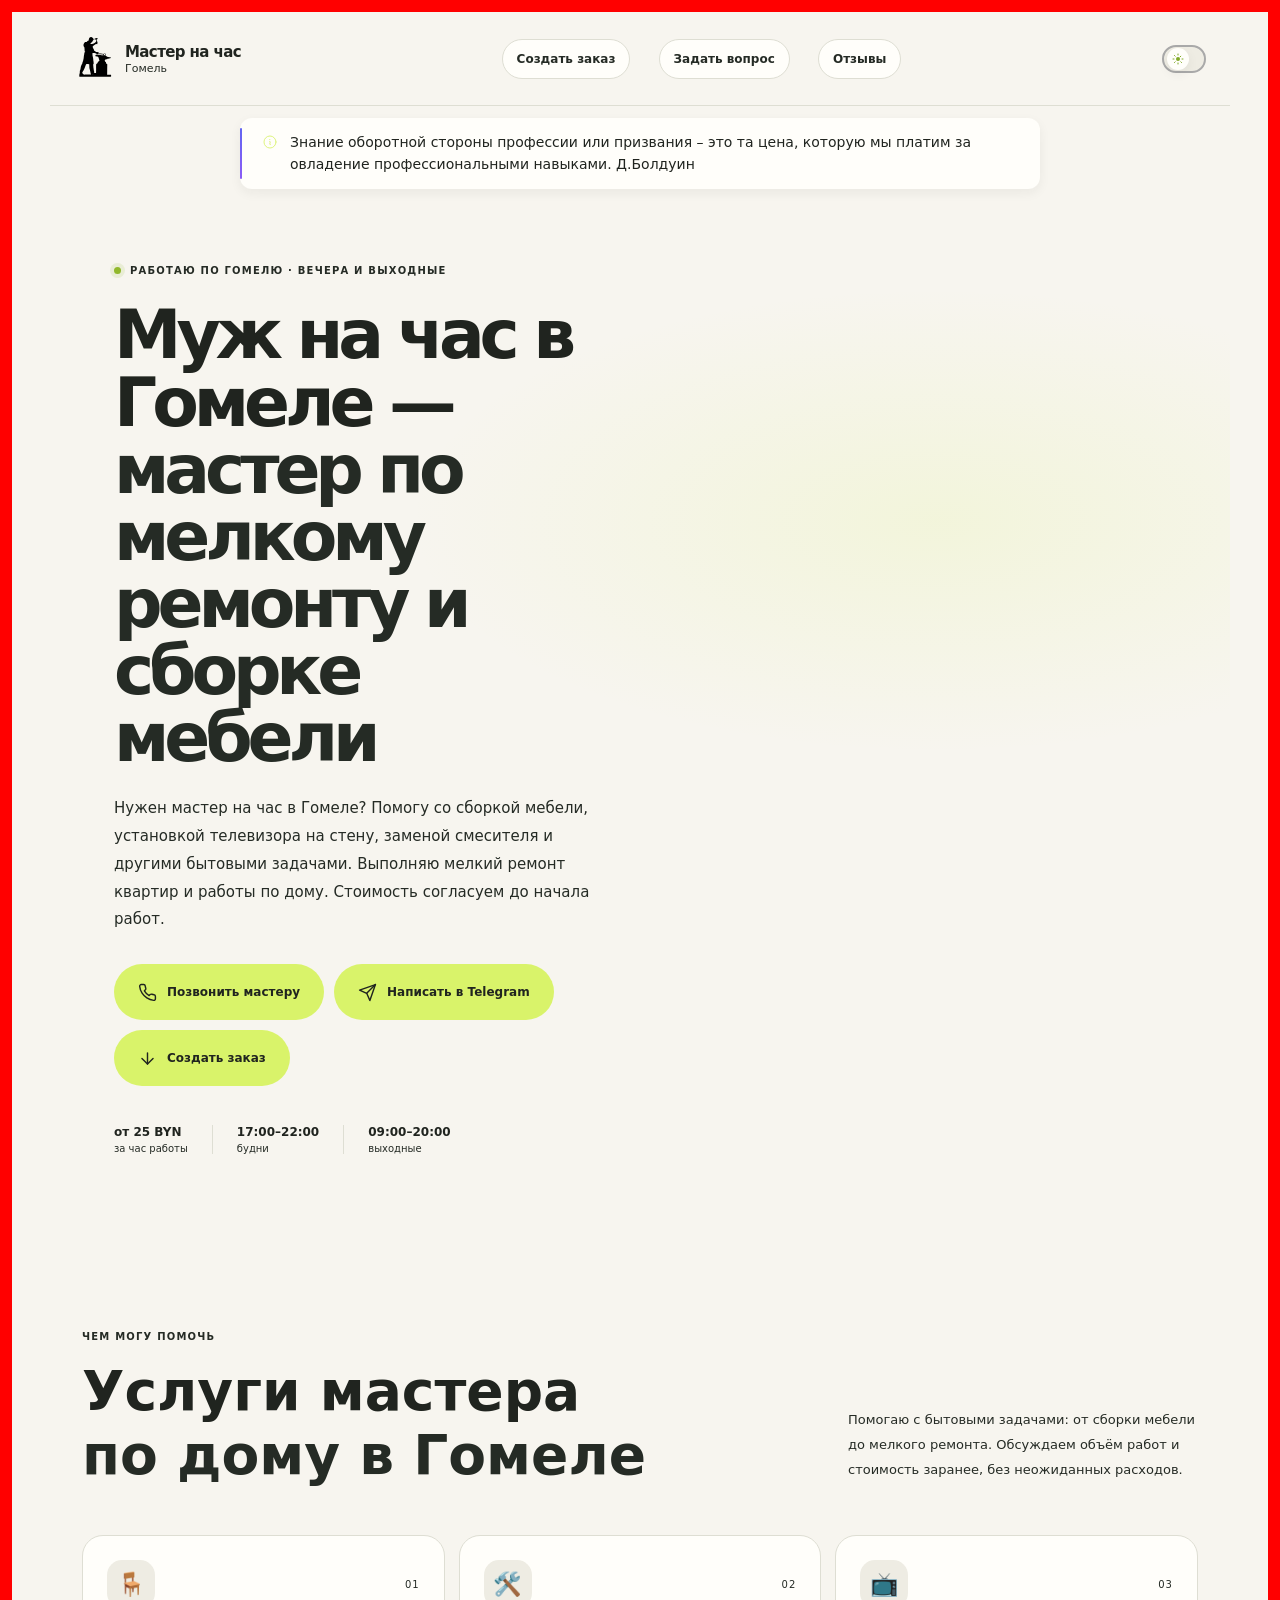
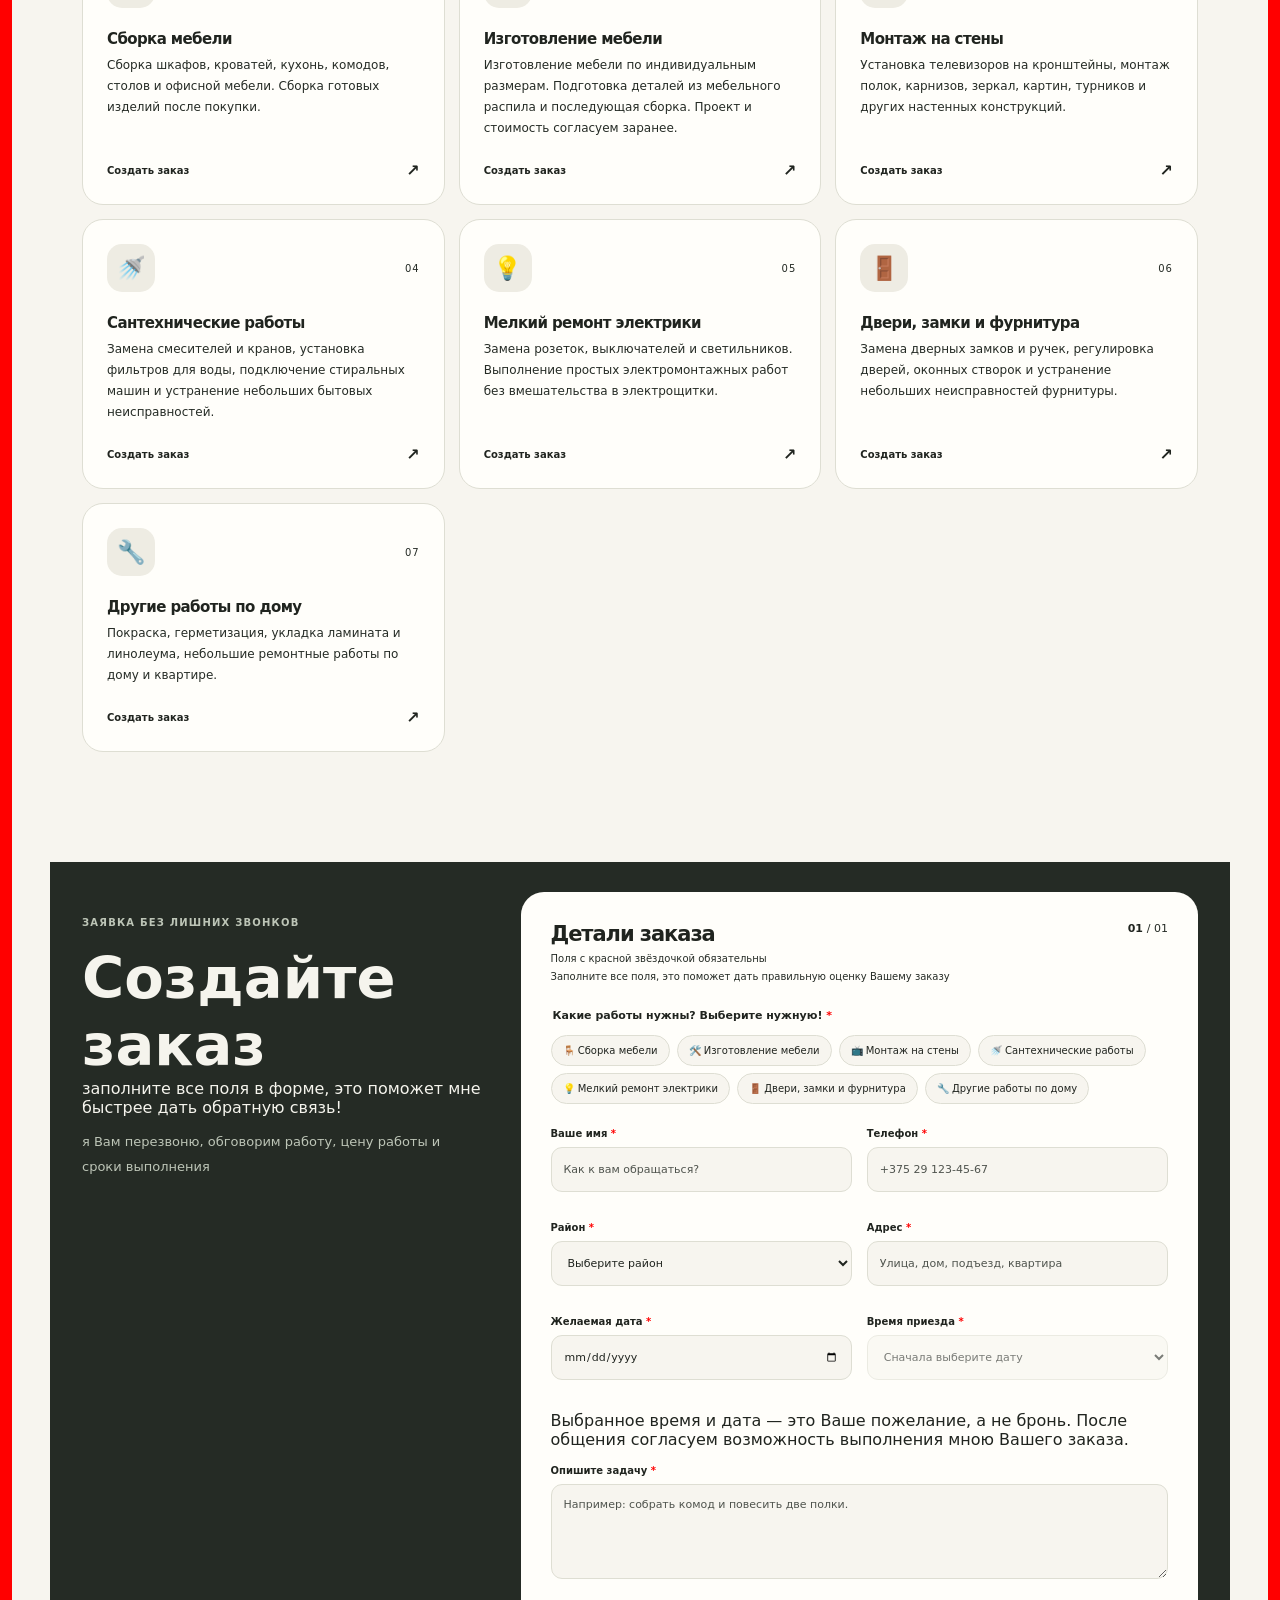
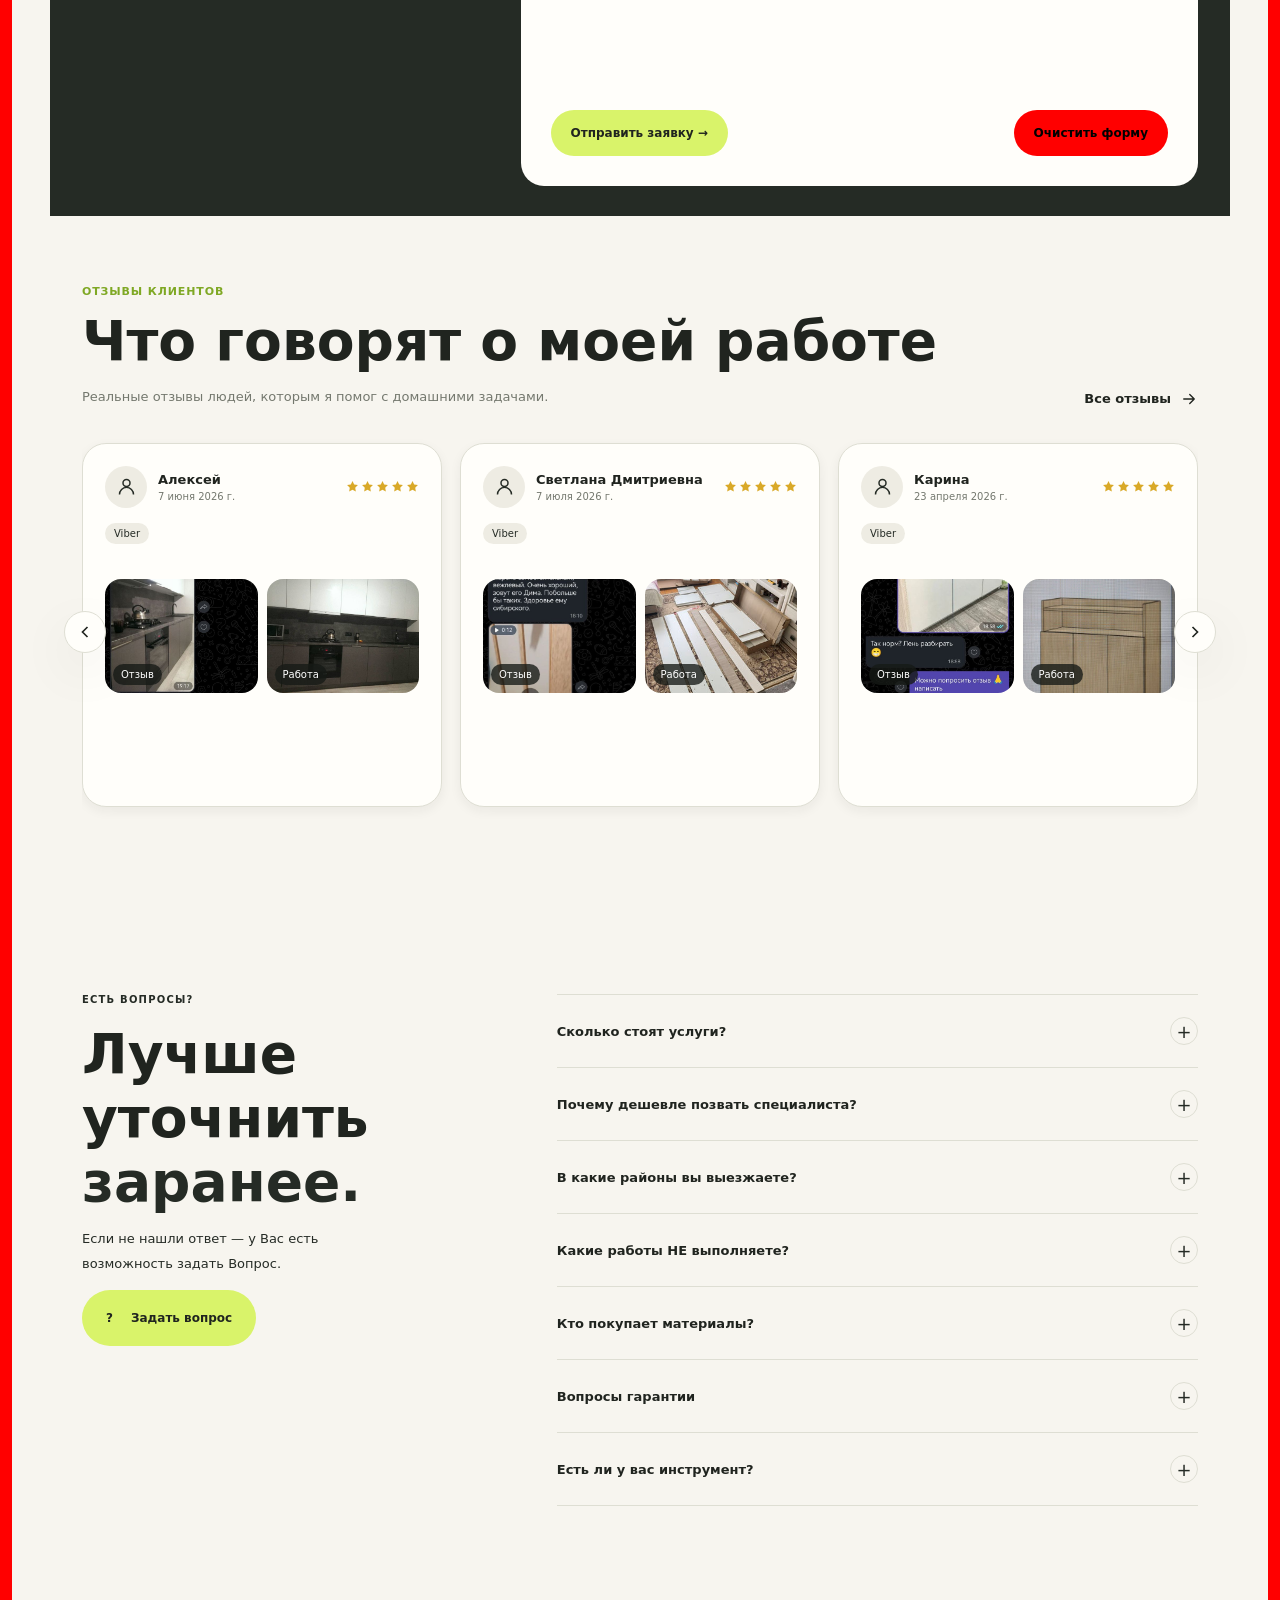
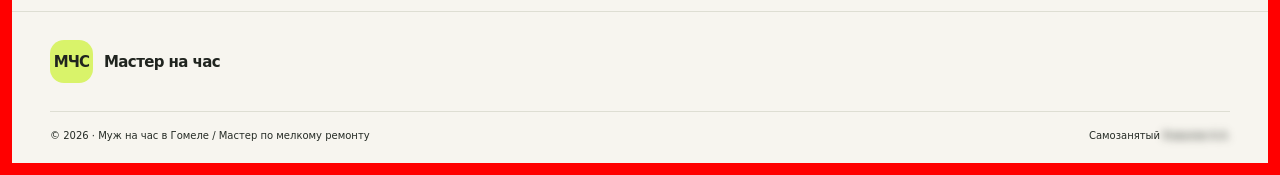
==== commit 945ef457: "new build" ====
--- a/index.html
+++ b/index.html
@@ -1 +1 @@
-<!DOCTYPE html><html  lang="en"><head><meta charset="utf-8"><meta name="viewport" content="width=device-width, initial-scale=1"><title>Муж на час в Гомеле — мастер по мелкому ремонту | Муж на час в Гомеле</title><script type="importmap">{"imports":{"#entry":"/_nuxt/dwxFuadP.js"}}</script><script>try{let e=localStorage.getItem(`handyman-theme`),t=window.matchMedia(`(prefers-color-scheme: dark)`).matches?`dark`:`light`,n=e===`dark`||e===`light`?e:t;document.documentElement.dataset.theme=n}catch{document.documentElement.dataset.theme=`light`}</script><style>.theme-switch-wrapper[data-v-3bf533b0]{align-items:center;display:inline-flex;position:relative}.theme-switch[data-v-3bf533b0]{--w:44px;--h:28px;--pad:3px;--thumb:calc(var(--h) - var(--pad)*2);width:var(--w);height:var(--h);border-radius:var(--radius-pill);background:var(--surface-soft);cursor:pointer;border:2px solid #a9a9a9;padding:0;transition:background-color .3s,border-color .3s;position:relative}.theme-switch[data-v-3bf533b0]:hover{border-color:var(--muted-light)}.theme-switch[data-v-3bf533b0]:focus-visible{outline:2px solid var(--accent-strong);outline-offset:2px}.theme-switch.is-dark[data-v-3bf533b0]{background:var(--dark);border-color:var(--line)}.theme-switch__thumb[data-v-3bf533b0]{top:50%;left:var(--pad);width:var(--thumb);height:var(--thumb);background:var(--surface);color:var(--accent-success);box-shadow:var(--shadow-sm);border-radius:50%;place-items:center;transition:transform .3s cubic-bezier(.4,0,.2,1),background-color .3s,color .3s;display:grid;position:absolute;transform:translateY(-50%)}.is-dark .theme-switch__thumb[data-v-3bf533b0]{transform:translate(calc(-2px + var(--w) - var(--pad)*2 - var(--thumb)),-50%);background:var(--accent);color:var(--accent-ink)}.thumb-icon[data-v-3bf533b0]{width:12px;height:12px}.theme-tooltip[data-v-3bf533b0]{z-index:1000;border-radius:var(--radius-sm);background:var(--dark);color:var(--dark-ink);font-size:var(--text-sm);white-space:nowrap;box-shadow:var(--shadow-sm);pointer-events:none;opacity:0;visibility:hidden;padding:6px 10px;font-weight:500;transition:opacity .2s,transform .2s,visibility .2s;position:absolute;top:calc(100% + 10px);left:50%;transform:translate(-50%,-4px)}.theme-tooltip[data-v-3bf533b0]:before{content:"";border:5px solid #0000;border-bottom-color:var(--dark);position:absolute;bottom:100%;left:50%;transform:translate(-50%)}.theme-switch-wrapper:hover .theme-tooltip[data-v-3bf533b0],.theme-switch:focus-visible+.theme-tooltip[data-v-3bf533b0]{opacity:1;visibility:visible;transform:translate(-50%)}@media (prefers-reduced-motion:reduce){.theme-switch[data-v-3bf533b0],.theme-switch__thumb[data-v-3bf533b0],.theme-tooltip[data-v-3bf533b0]{transition:none}}</style><style>.mobile-menu-button{cursor:pointer;-webkit-tap-highlight-color:transparent;background:0 0;border:none;border-radius:50%;place-items:center;width:40px;height:40px;padding:0;transition:background .2s;display:none;position:relative}.mobile-menu-button:active{background:#8882}.mobile-menu-button__line{background:currentColor;border-radius:2px;width:20px;height:2px;transition:transform .35s cubic-bezier(.4,0,.2,1),opacity .2s linear,width .35s cubic-bezier(.4,0,.2,1);position:absolute;left:50%;transform:translate(-50%)}.mobile-menu-button__line:first-child{top:12px}.mobile-menu-button__line:nth-child(2){top:19px}.mobile-menu-button__line:nth-child(3){top:26px}.mobile-menu-button.is-open .mobile-menu-button__line:first-child{top:19px;transform:translate(-50%)rotate(45deg)}.mobile-menu-button.is-open .mobile-menu-button__line:nth-child(2){opacity:0;transform:translate(-50%)scaleX(.2)}.mobile-menu-button.is-open .mobile-menu-button__line:nth-child(3){top:19px;transform:translate(-50%)rotate(-45deg)}@media (width<=768px){.mobile-menu-button{display:grid}.site-nav{display:none}}.mobile-menu-overlay{z-index:90;-webkit-backdrop-filter:blur(8px)saturate(120%);background:#0006;justify-content:center;align-items:flex-end;display:flex;position:fixed;inset:0}.mobile-menu-panel{background:var(--surface,#fff);width:100%;max-width:480px;color:var(--text,#111);padding:8px 16px calc(16px + env(safe-area-inset-bottom));border-radius:24px;flex-direction:column;flex:none;align-self:flex-end;gap:8px;height:auto;max-height:85vh;display:flex;overflow-y:auto;box-shadow:0 -8px 32px #0000002e}.mobile-menu-panel__grabber{background:#8884;border-radius:3px;width:40px;height:5px;margin:4px auto 12px}.mobile-menu-panel__nav{flex-direction:column;gap:2px;display:flex}.mobile-menu-panel__link{color:inherit;border-radius:14px;justify-content:space-between;align-items:center;padding:16px 12px;font-size:17px;font-weight:500;text-decoration:none;transition:background .15s;display:flex}.mobile-menu-panel__link:active{background:#8882}.mobile-menu-panel__link svg{opacity:.35;width:18px;height:18px}.mobile-menu-panel__footer{border-top:1px solid #8882;justify-content:space-between;align-items:center;margin-top:4px;padding:16px 12px 8px;display:flex}.mobile-menu-panel__footer-label{opacity:.6;font-size:15px}</style><style>.blurred{filter:blur(4px);-webkit-user-select:none;user-select:none;cursor:default;transition:filter .2s}</style><style>.wrapper[data-v-ac220884]{justify-content:center;align-items:center;padding:12px}.quote-card[data-v-ac220884],.wrapper[data-v-ac220884]{width:100%;display:flex}.quote-card[data-v-ac220884]{background:var(--surface);max-width:800px;color:var(--text);box-shadow:var(--shadow-sm);border-radius:12px;align-items:flex-start;gap:12px;padding:14px 18px 14px 22px;font-size:14px;line-height:1.55;position:relative}.quote-card[data-v-ac220884]:before{content:"";background:linear-gradient(#6366f1,#8b5cf6);border-radius:2px;width:2px;position:absolute;top:10px;bottom:10px;left:0}.quote-icon[data-v-ac220884]{width:16px;height:16px;color:var(--accent);opacity:.85;flex-shrink:0;margin-top:2px}.quote-text[data-v-ac220884]{margin:0}</style><style>.loader-overlay[data-v-7e87b329]{z-index:99999;-webkit-backdrop-filter:blur(8px);background:#000c;flex-direction:column;justify-content:flex-start;align-items:center;padding-top:30vh;display:flex;position:fixed;inset:0}.loader-image[data-v-7e87b329]{-o-object-fit:contain;object-fit:contain;border-radius:16px;width:192px;height:192px}.loader-text[data-v-7e87b329]{color:#fff9;letter-spacing:3px;text-align:center;text-transform:uppercase;margin-top:20px;font-size:20px;font-weight:600;animation:1.5s ease-in-out infinite loader-pulse-7e87b329}.loader-enter-active[data-v-7e87b329]{transition:opacity .3s}.loader-enter-from[data-v-7e87b329],.loader-leave-to[data-v-7e87b329]{opacity:0}.loader-leave-active[data-v-7e87b329]{transition:opacity .5s}@keyframes loader-pulse-7e87b329{0%,to{opacity:.4}50%{opacity:1}}@media (width<=480px){.loader-image[data-v-7e87b329]{width:160px;height:160px}.loader-text[data-v-7e87b329]{letter-spacing:2px;max-width:90%;font-size:15px}}@media (prefers-reduced-motion:reduce){.loader-text[data-v-7e87b329]{animation:none}}</style><style>.hero__actions .button[data-v-ef8c95ed]{justify-content:center;align-items:center;gap:10px;display:inline-flex}.hero__actions .button svg[data-v-ef8c95ed]{fill:none;stroke:currentColor;stroke-width:1.8px;stroke-linecap:round;stroke-linejoin:round;flex-shrink:0;width:19px;height:19px;transition:transform .2s}.hero__actions .button:hover svg[data-v-ef8c95ed]{transform:translateY(-2px)}</style><style>.ya-captcha[data-v-87433c28]{min-height:100px}</style><style>.modal-backdrop[data-v-5642d748]{--modal-bg:var(--surface);--modal-text:var(--text);--modal-muted:var(--muted);--modal-border:var(--line);--modal-field-bg:var(--bg);--modal-accent:var(--accent-success,#7fa824);--modal-accent-ring:#7fa82433;--modal-danger:var(--red,red);--modal-danger-bg:color-mix(in srgb,var(--red,red) 12%,var(--surface));--modal-success:var(--accent-success,#7fa824);--modal-success-bg:color-mix(in srgb,var(--accent-success,#7fa824) 15%,var(--surface));z-index:1000;padding:var(--space-4);-webkit-backdrop-filter:blur(4px);backdrop-filter:blur(4px);background:#0f12188c;justify-content:center;align-items:center;display:flex;position:fixed;inset:0;overflow-y:auto}.modal[data-v-5642d748]{width:100%;max-width:480px;max-height:calc(100vh - 32px);padding:var(--space-5) var(--space-4) var(--space-4);border-radius:var(--radius-md);background:var(--modal-bg);color:var(--modal-text);box-shadow:var(--shadow-md);transition:background .2s,color .2s;position:relative;overflow-y:auto}.modal__close[data-v-5642d748]{top:var(--space-3);right:var(--space-3);width:36px;height:36px;color:var(--modal-muted);cursor:pointer;background:0 0;border:none;border-radius:50%;font-size:24px;line-height:1;transition:background .15s,color .15s;position:absolute}.modal__close[data-v-5642d748]:hover{background:var(--surface-soft);color:var(--modal-text)}.modal h3[data-v-5642d748]{margin:0 0 var(--space-2);font-size:var(--text-xl);color:var(--modal-text)}.modal__subtitle[data-v-5642d748]{margin:0 0 var(--space-4);font-size:var(--text-base);color:var(--modal-muted)}.modal__form[data-v-5642d748]{gap:var(--space-3)}.field[data-v-5642d748],.modal__form[data-v-5642d748]{flex-direction:column;display:flex}.field[data-v-5642d748]{gap:var(--space-1);font-size:var(--text-base)}.field>span[data-v-5642d748],.modal__form__subtitle[data-v-5642d748]{color:var(--modal-text);font-weight:500}.field input[data-v-5642d748],.field textarea[data-v-5642d748]{width:100%;padding:var(--space-2) var(--space-3);border:1px solid var(--modal-border);border-radius:var(--radius-sm);font:inherit;background:var(--modal-field-bg);color:var(--modal-text);transition:border-color .15s,box-shadow .15s,background .15s,color .15s}.field input[data-v-5642d748]::-moz-placeholder{color:var(--modal-muted);opacity:.8}.field textarea[data-v-5642d748]::-moz-placeholder{color:var(--modal-muted);opacity:.8}.field input[data-v-5642d748]::placeholder,.field textarea[data-v-5642d748]::placeholder{color:var(--modal-muted);opacity:.8}.field input[data-v-5642d748]:focus,.field textarea[data-v-5642d748]:focus{border-color:var(--modal-accent);box-shadow:0 0 0 3px var(--modal-accent-ring);outline:none}.field input[aria-invalid=true][data-v-5642d748],.field textarea[aria-invalid=true][data-v-5642d748]{border-color:var(--modal-danger)}.field__error[data-v-5642d748]{font-size:var(--text-sm);color:var(--modal-danger)}.honeypot[data-v-5642d748]{width:1px;height:1px;position:absolute;left:-9999px;overflow:hidden}.consent[data-v-5642d748]{align-items:flex-start;gap:var(--space-2);font-size:var(--text-md);color:var(--modal-muted);display:flex}.consent input[data-v-5642d748]{margin-top:2px}.form-message[data-v-5642d748]{padding:var(--space-2) var(--space-3);border-radius:var(--radius-sm);font-size:var(--text-md);margin:0}.form-message--error[data-v-5642d748]{background:var(--modal-danger-bg);color:var(--modal-danger)}.form-message--success[data-v-5642d748]{background:var(--modal-success-bg);color:var(--modal-success)}.modal__actions[data-v-5642d748]{gap:var(--space-2);margin-top:var(--space-1);display:flex}.modal__actions .button[data-v-5642d748]{flex:1}.modal-fade-enter-active[data-v-5642d748],.modal-fade-leave-active[data-v-5642d748]{transition:opacity .2s}.modal-fade-enter-from[data-v-5642d748],.modal-fade-leave-to[data-v-5642d748]{opacity:0}.modal-fade-enter-active .modal[data-v-5642d748],.modal-fade-leave-active .modal[data-v-5642d748]{transition:transform .2s,opacity .2s}.modal-fade-enter-from .modal[data-v-5642d748],.modal-fade-leave-to .modal[data-v-5642d748]{opacity:0;transform:translateY(12px)scale(.98)}@media (width<=480px){.modal[data-v-5642d748]{padding:var(--space-4) var(--space-3) var(--space-3);border-radius:var(--radius-sm)}}</style><style>.hero__actions .button[data-v-580a038a]{justify-content:center;align-items:center;gap:2px;display:inline-flex}.hero__actions .button svg[data-v-580a038a]{fill:none;stroke:currentColor;stroke-width:1.8px;stroke-linecap:round;stroke-linejoin:round;flex-shrink:0;width:19px;height:19px;transition:transform .2s}.hero__actions .button:hover svg[data-v-580a038a]{transform:translateY(-2px)}</style><style>.reviews-section[data-v-fb91e5c5]{padding-top:var(--space-8);padding-bottom:var(--space-8)}.reviews-section__top[data-v-fb91e5c5]{justify-content:space-between;align-items:flex-end;gap:24px;margin-bottom:30px;display:flex}.reviews-section__eyebrow[data-v-fb91e5c5]{color:var(--accent-success);font-size:var(--text-sm);letter-spacing:.08em;text-transform:uppercase;margin-bottom:12px;font-weight:700;display:inline-block}.reviews-section__title[data-v-fb91e5c5]{color:var(--text);font-size:var(--text-2xl);margin:0;font-weight:800;line-height:1.15}.reviews-section__description[data-v-fb91e5c5]{max-width:540px;color:var(--muted-light);font-size:var(--text-base);margin:13px 0 0;line-height:1.7}.reviews-section__all[data-v-fb91e5c5],.reviews-section__mobile-link[data-v-fb91e5c5]{color:var(--text);font-size:var(--text-base);align-items:center;gap:9px;font-weight:700;text-decoration:none;display:inline-flex}.reviews-section__all svg[data-v-fb91e5c5],.reviews-section__mobile-link svg[data-v-fb91e5c5]{stroke:currentColor;stroke-width:1.8px;stroke-linecap:round;stroke-linejoin:round;width:18px;height:18px;transition:transform .2s}.reviews-section__all[data-v-fb91e5c5]:hover,.reviews-section__mobile-link[data-v-fb91e5c5]:hover{color:var(--accent-success)}.reviews-section__all:hover svg[data-v-fb91e5c5],.reviews-section__mobile-link:hover svg[data-v-fb91e5c5]{transform:translate(4px)}.reviews-carousel[data-v-fb91e5c5]{position:relative}.reviews-carousel__track[data-v-fb91e5c5]{scroll-behavior:smooth;scroll-snap-type:x mandatory;scrollbar-width:none;gap:18px;padding:5px 3px 18px;display:flex;overflow-x:auto}.reviews-carousel__track[data-v-fb91e5c5]::-webkit-scrollbar{display:none}.review-card[data-v-fb91e5c5]{border:1px solid var(--line);border-radius:var(--radius-lg);background:var(--surface);min-width:0;box-shadow:var(--shadow-sm);scroll-snap-align:start;flex-direction:column;flex:0 0 calc(min(360px,85vw));padding:22px;transition:transform .25s,box-shadow .25s;display:flex}.review-card[data-v-fb91e5c5]:hover{box-shadow:var(--shadow-md);transform:translateY(-3px)}.review-card__author[data-v-fb91e5c5],.review-card__header[data-v-fb91e5c5]{align-items:center;display:flex}.review-card__header[data-v-fb91e5c5]{justify-content:space-between;gap:12px}.review-card__author[data-v-fb91e5c5]{gap:11px;min-width:0}.review-card__avatar[data-v-fb91e5c5]{background:var(--surface-soft);width:42px;height:42px;color:var(--muted);border-radius:50%;flex-shrink:0;place-items:center;display:grid}.review-card__avatar svg[data-v-fb91e5c5]{stroke:currentColor;stroke-width:1.7px;width:21px;height:21px}.review-card__author-info[data-v-fb91e5c5]{flex-direction:column;gap:4px;display:flex}.review-card__author-info strong[data-v-fb91e5c5]{color:var(--text);font-size:var(--text-base)}.review-card__author-info span[data-v-fb91e5c5]{color:var(--muted-light);font-size:var(--text-xs)}.review-card__rating[data-v-fb91e5c5]{flex-shrink:0;gap:2px;display:flex}.review-card__rating svg[data-v-fb91e5c5]{width:13px;height:13px;fill:var(--line)}.review-card__rating svg.is-active[data-v-fb91e5c5]{fill:#d9a928}.review-card__source[data-v-fb91e5c5]{border-radius:var(--radius-pill);background:var(--surface-soft);color:var(--muted);font-size:var(--text-xs);align-self:flex-start;margin-top:15px;padding:5px 9px}.review-card__text[data-v-fb91e5c5]{color:var(--text);font-size:var(--text-base);overflow-wrap:anywhere;margin:17px 0 0;line-height:1.75}.review-card__photos[data-v-fb91e5c5]{grid-template-columns:repeat(2,minmax(0,1fr));gap:9px;margin-top:18px;display:grid}.review-card__photo[data-v-fb91e5c5]{border-radius:var(--radius-md);aspect-ratio:4/3;background:var(--surface-soft);cursor:pointer;border:0;padding:0;position:relative;overflow:hidden}.review-card__photo img[data-v-fb91e5c5]{-o-object-fit:cover;object-fit:cover;width:100%;height:100%;transition:transform .35s}.review-card__photo:hover img[data-v-fb91e5c5]{transform:scale(1.06)}.review-card__photo-type[data-v-fb91e5c5]{border-radius:var(--radius-pill);color:#fff;background:#171a17c7;padding:5px 8px;font-size:10px;position:absolute;bottom:8px;left:8px}.reviews-carousel__arrow[data-v-fb91e5c5]{z-index:2;border:1px solid var(--line);background:var(--surface);width:42px;height:42px;color:var(--text);box-shadow:var(--shadow-md);cursor:pointer;border-radius:50%;place-items:center;padding:0;display:grid;position:absolute;top:50%;transform:translateY(-50%)}.reviews-carousel__arrow[data-v-fb91e5c5]:hover{border-color:var(--accent);background:var(--accent)}.reviews-carousel__arrow svg[data-v-fb91e5c5]{stroke:currentColor;stroke-width:2px;width:20px;height:20px}.reviews-carousel__arrow--prev[data-v-fb91e5c5]{left:-18px}.reviews-carousel__arrow--next[data-v-fb91e5c5]{right:-18px}.reviews-section__mobile-link[data-v-fb91e5c5]{display:none}.review-lightbox[data-v-fb91e5c5]{z-index:9999;background:#080b08f0;justify-content:center;align-items:center;padding:50px 20px;display:flex;position:fixed;inset:0}.review-lightbox img[data-v-fb91e5c5]{-o-object-fit:contain;object-fit:contain;max-width:100%;max-height:85vh}.review-lightbox__close[data-v-fb91e5c5]{color:#fff;cursor:pointer;background:#ffffff1a;border:1px solid #fff3;border-radius:50%;width:42px;height:42px;font-size:28px;position:absolute;top:20px;right:25px}@media (width<=700px){.reviews-section__top[data-v-fb91e5c5]{align-items:flex-start}.reviews-carousel__arrow[data-v-fb91e5c5],.reviews-section__all[data-v-fb91e5c5]{display:none}.reviews-carousel__track[data-v-fb91e5c5]{margin-right:calc(-1*var(--container-pad-xs));padding-right:var(--container-pad-xs)}.reviews-section__mobile-link[data-v-fb91e5c5]{justify-content:center;margin-top:12px;display:flex}}@media (prefers-reduced-motion:reduce){.reviews-carousel__track[data-v-fb91e5c5]{scroll-behavior:auto}}</style><link rel="stylesheet" href="/_nuxt/entry.CeOe2EK1.css" crossorigin><link rel="preload" as="fetch" crossorigin="anonymous" href="/_payload.json?_b=2e8f62bc-f419-4981-a159-45184fe7351e"><link rel="modulepreload" as="script" crossorigin href="/_nuxt/dwxFuadP.js"><link rel="modulepreload" as="script" crossorigin href="/_nuxt/C_Rk3Ix_.js"><link rel="modulepreload" as="script" crossorigin href="/_nuxt/DeKXvD3A.js"><link rel="modulepreload" as="script" crossorigin href="/_nuxt/zLpq3nZ5.js"><link rel="modulepreload" as="script" crossorigin href="/_nuxt/IOANmy6q.js"><link rel="modulepreload" as="script" crossorigin href="/_nuxt/C56BryGc.js"><link rel="modulepreload" as="script" crossorigin href="/_nuxt/DFRxlUI0.js"><link rel="modulepreload" as="script" crossorigin href="/_nuxt/B0_79jBb.js"><script type="module" src="/_nuxt/dwxFuadP.js" crossorigin></script><link rel="prefetch" as="style" crossorigin href="/_nuxt/error-404.DpKY_dMl.css"><link rel="prefetch" as="script" crossorigin href="/_nuxt/DVfzM4ra.js"><link rel="prefetch" as="style" crossorigin href="/_nuxt/error-500.CmR4p1fc.css"><link rel="prefetch" as="script" crossorigin href="/_nuxt/BRkFJOQs.js"><link rel="apple-touch-icon" sizes="180x180" href="/apple-touch-icon.png" type="image/png"><link rel="icon" type="image/png" sizes="32x32" href="/favicon-32x32.png"><link rel="icon" type="image/png" sizes="16x16" href="/favicon-16x16.png"><link rel="manifest" href="/site.webmanifest"><meta property="og:type" content="website"><link rel="alternate" type="text/markdown" href="/index.md"><link rel="describedby" href="/llms.txt"><meta name="robots" content="index, follow"><meta name="description" content="Муж на час в Гомеле. Сборка мебели, установка полок и телевизоров, замена смесителей, ремонт розеток и замков. Выезд по Гомелю, вечера и выходные. Цена от 25 BYN/час."><meta property="og:title" content="Муж на час в Гомеле — мастер по мелкому ремонту"><meta property="og:description" content="Муж на час в Гомеле. Сборка мебели, установка полок и телевизоров, замена смесителей, ремонт розеток и замков. Выезд по Гомелю, вечера и выходные. Цена от 25 BYN/час."><meta property="og:url" content="https://master-gomel.by"><meta property="og:site_name" content="Муж на час в Гомеле"><meta property="og:locale" content="ru_BY"><meta name="twitter:card" content="summary_large_image"><meta name="twitter:title" content="Муж на час в Гомеле — мастер по мелкому ремонту"><meta name="twitter:description" content="Муж на час в Гомеле. Сборка мебели, установка полок и телевизоров, замена смесителей, ремонт розеток и замков. Выезд по Гомелю, вечера и выходные. Цена от 25 BYN/час."><link rel="canonical" href="https://master-gomel.by"><meta name="theme-color" content="#f7f5ef"><script type="application/ld+json">{"@context":"https://schema.org","@type":"HomeAndConstructionBusiness","name":"Муж на час в Гомеле","url":"https://master-gomel.by","description":"Муж на час в Гомеле. Сборка мебели, установка полок и телевизоров, замена смесителей, ремонт розеток и замков. Выезд по Гомелю, вечера и выходные. Цена от 25 BYN/час.","areaServed":{"@type":"City","name":"Гомель","containedInPlace":{"@type":"Country","name":"Беларусь"}},"priceRange":"от 25 BYN/час","currenciesAccepted":"BYN","availableLanguage":"Russian","hasOfferCatalog":{"@type":"OfferCatalog","name":"Услуги мастера","itemListElement":[{"@type":"OfferCatalog","name":"Сборка мебели"},{"@type":"OfferCatalog","name":"Мелкий бытовой ремонт"},{"@type":"OfferCatalog","name":"Установка полок и телевизоров"},{"@type":"OfferCatalog","name":"Замена смесителей и сантехнические работы"}]}}</script></head><body><!--teleport start anchor--><!----><!--teleport anchor--><!--teleport start anchor--><!----><!--teleport anchor--><div id="__nuxt"><!--[--><div class="loader-overlay" data-v-7e87b329><img src="/images/toni-loader.gif" alt="" class="loader-image" data-v-7e87b329><p class="loader-text" data-v-7e87b329>Загрузка... медленное интернет соединение</p></div><div class="handyman-site"><div class="section-wrap"><header class="site-header"><a aria-current="page" href="/" class="router-link-active router-link-exact-active brand" aria-label="Муж на час в Гомеле — на главную"><div><img class="brand__logo" src="/images/logo.svg" alt="Логотип сайта"></div><span class="brand__copy"><strong>Мастер на час</strong><small>Гомель</small></span></a><nav class="site-nav" aria-label="Основная навигация"><a aria-current="page" href="/#order" class="router-link-active router-link-exact-active button button--secondary button--small"> Создать заказ </a><a aria-current="page" href="/#faq" class="router-link-active router-link-exact-active button button--secondary button--small"> Задать вопрос </a><a href="/reviews" class="button button--secondary button--small"> Отзывы </a></nav><div class="site-header__actions"><div class="theme-switch-wrapper" data-v-3bf533b0><button class="theme-switch" type="button" role="switch" aria-checked="false" aria-label="Тёмная тема" data-v-3bf533b0><span class="theme-switch__thumb" data-v-3bf533b0><svg viewBox="0 0 24 24" fill="currentColor" class="thumb-icon" data-v-3bf533b0><circle cx="12" cy="12" r="4" data-v-3bf533b0></circle><path d="M12 2v2M12 20v2M2 12h2M20 12h2M4.93 4.93l1.41 1.41M17.66 17.66l1.41 1.41M4.93 19.07l1.41-1.41M17.66 6.34l-1.41 1.41" stroke="currentColor" stroke-width="2" stroke-linecap="round" data-v-3bf533b0></path></svg></span></button><span class="theme-tooltip" aria-hidden="true" data-v-3bf533b0>Тёмная тема</span></div><button class="mobile-menu-button" type="button" aria-expanded="false" aria-label="Открыть меню" aria-controls="mobile-menu"><span class="mobile-menu-button__line"></span><span class="mobile-menu-button__line"></span><span class="mobile-menu-button__line"></span></button></div><!----></header><div class="wrapper" data-v-ac220884><div class="quote-card" role="status" data-v-ac220884><svg class="quote-icon" aria-hidden="true" fill="none" stroke="currentColor" stroke-width="1.5" viewBox="0 0 24 24" xmlns="http://www.w3.org/2000/svg" data-v-ac220884><path stroke-linecap="round" stroke-linejoin="round" d="M11.25 11.25l.041-.02a.75.75 0 011.063.852l-.708 2.836a.75.75 0 001.063.853l.041-.021M21 12a9 9 0 11-18 0 9 9 0 0118 0zm-9-3.75h.008v.008H12V8.25z" data-v-ac220884></path></svg><p class="quote-text" data-v-ac220884></p></div></div></div><div class="section-wrap"><!--[--><main><div class="hero-shell"><div class="section-wrap"><section id="top" class="hero section-wrap" aria-labelledby="hero-title" data-v-ef8c95ed><div class="hero__content" data-v-ef8c95ed><div class="eyebrow" data-v-ef8c95ed><span class="status-dot" data-v-ef8c95ed></span> Работаю по Гомелю · Вечера и выходные </div><h1 id="hero-title" data-v-ef8c95ed> Муж на час в Гомеле — <span data-v-ef8c95ed>мастер по мелкому ремонту и сборке мебели</span></h1><p class="hero__lead" data-v-ef8c95ed> Нужен мастер на час в Гомеле? Помогу со сборкой мебели, установкой телевизора на стену, заменой смесителя и другими бытовыми задачами. Выполняю мелкий ремонт квартир и работы по дому. Стоимость согласуем до начала работ. </p><div class="hero__actions" data-v-ef8c95ed><a class="button button--primary button--large" href="tel:+375298677824" data-v-ef8c95ed><svg viewBox="0 0 24 24" aria-hidden="true" data-v-ef8c95ed><path d="M22 16.92v3a2 2 0 0 1-2.18 2 19.79 19.79 0 0 1-8.63-3.07 19.5 19.5 0 0 1-6-6A19.79 19.79 0 0 1 2.12 4.2 2 2 0 0 1 4.11 2h3a2 2 0 0 1 2 1.72c.12.96.36 1.9.7 2.8a2 2 0 0 1-.45 2.11L8.09 9.91a16 16 0 0 0 6 6l1.27-1.27a2 2 0 0 1 2.11-.45c.9.34 1.84.58 2.8.7a2 2 0 0 1 1.73 2.03z" data-v-ef8c95ed></path></svg> Позвонить мастеру</a><a class="button button--primary button--large" href="https://t.me/dimakovalev25" target="_blank" rel="noopener noreferrer" data-v-ef8c95ed><svg viewBox="0 0 24 24" aria-hidden="true" data-v-ef8c95ed><path d="m22 2-7 20-4-9-9-4Z" data-v-ef8c95ed></path><path d="M22 2 11 13" data-v-ef8c95ed></path></svg> Написать в Telegram </a><button class="button button--primary button--large" data-v-ef8c95ed><svg viewBox="0 0 24 24" aria-hidden="true" data-v-ef8c95ed><path d="M12 5v14" data-v-ef8c95ed></path><path d="m19 12-7 7-7-7" data-v-ef8c95ed></path></svg> Создать заказ </button></div><div class="hero__facts" data-v-ef8c95ed><div data-v-ef8c95ed><strong data-v-ef8c95ed>от 25 BYN</strong><span data-v-ef8c95ed>за час работы</span></div><div data-v-ef8c95ed><strong data-v-ef8c95ed>17:00–22:00</strong><span data-v-ef8c95ed>будни</span></div><div data-v-ef8c95ed><strong data-v-ef8c95ed>09:00–20:00</strong><span data-v-ef8c95ed>выходные</span></div></div></div></section></div></div><section id="services" class="section section-wrap" aria-labelledby="services-title"><div class="section-heading"><div><div class="eyebrow">Чем могу помочь</div><h2 id="services-title"> Услуги мастера <br><span>по дому в Гомеле</span></h2></div><p> Помогаю с бытовыми задачами: от сборки мебели до мелкого ремонта. Обсуждаем объём работ и стоимость заранее, без неожиданных расходов. </p></div><div class="services-grid"><!--[--><article class="service-card"><div class="service-card__top"><span class="service-card__icon" aria-hidden="true">🪑</span><span class="service-card__number">01</span></div><h3>Сборка мебели</h3><p>Сборка шкафов, кроватей, кухонь, комодов, столов и офисной мебели. Сборка готовых изделий после покупки.</p><a href="#order" aria-label="Заказать услугу: Сборка мебели" class="service-card__link"> Создать заказ <span aria-hidden="true">↗</span></a></article><article class="service-card"><div class="service-card__top"><span class="service-card__icon" aria-hidden="true">🛠️</span><span class="service-card__number">02</span></div><h3>Изготовление мебели</h3><p>Изготовление мебели по индивидуальным размерам. Подготовка деталей из мебельного распила и последующая сборка. Проект и стоимость согласуем заранее.</p><a href="#order" aria-label="Заказать услугу: Изготовление мебели" class="service-card__link"> Создать заказ <span aria-hidden="true">↗</span></a></article><article class="service-card"><div class="service-card__top"><span class="service-card__icon" aria-hidden="true">📺</span><span class="service-card__number">03</span></div><h3>Монтаж на стены</h3><p>Установка телевизоров на кронштейны, монтаж полок, карнизов, зеркал, картин, турников и других настенных конструкций.</p><a href="#order" aria-label="Заказать услугу: Монтаж на стены" class="service-card__link"> Создать заказ <span aria-hidden="true">↗</span></a></article><article class="service-card"><div class="service-card__top"><span class="service-card__icon" aria-hidden="true">🚿</span><span class="service-card__number">04</span></div><h3>Сантехнические работы</h3><p>Замена смесителей и кранов, установка фильтров для воды, подключение стиральных машин и устранение небольших бытовых неисправностей.</p><a href="#order" aria-label="Заказать услугу: Сантехнические работы" class="service-card__link"> Создать заказ <span aria-hidden="true">↗</span></a></article><article class="service-card"><div class="service-card__top"><span class="service-card__icon" aria-hidden="true">💡</span><span class="service-card__number">05</span></div><h3>Мелкий ремонт электрики</h3><p>Замена розеток, выключателей и светильников. Выполнение простых электромонтажных работ без вмешательства в электрощитки.</p><a href="#order" aria-label="Заказать услугу: Мелкий ремонт электрики" class="service-card__link"> Создать заказ <span aria-hidden="true">↗</span></a></article><article class="service-card"><div class="service-card__top"><span class="service-card__icon" aria-hidden="true">🚪</span><span class="service-card__number">06</span></div><h3>Двери, замки и фурнитура</h3><p>Замена дверных замков и ручек, регулировка дверей, оконных створок и устранение небольших неисправностей фурнитуры.</p><a href="#order" aria-label="Заказать услугу: Двери, замки и фурнитура" class="service-card__link"> Создать заказ <span aria-hidden="true">↗</span></a></article><article class="service-card"><div class="service-card__top"><span class="service-card__icon" aria-hidden="true">🔧</span><span class="service-card__number">07</span></div><h3>Другие работы по дому</h3><p>Покраска, герметизация, укладка ламината и линолеума, небольшие ремонтные работы по дому и квартире.</p><a href="#order" aria-label="Заказать услугу: Другие работы по дому" class="service-card__link"> Создать заказ <span aria-hidden="true">↗</span></a></article><!--]--></div></section><section id="order" class="order-section"><div class="section-wrap order-layout"><div class="order-intro"><div class="eyebrow">Заявка без лишних звонков</div><h2> Создайте заказ<br></h2><span>заполните все поля в форме, это поможет мне быстрее дать обратную связь! </span><p> я Вам перезвоню, обговорим работу, цену работы и сроки выполнения </p></div><form class="order-form"><div class="order-form__heading"><div><h3>Детали заказа</h3><p>Поля с красной звёздочкой обязательны</p><p>Заполните все поля, это поможет дать правильную оценку Вашему заказу</p></div><span class="order-form__step">01 <i>/ 01</i></span></div><fieldset><legend class="required-label">Какие работы нужны? Выберите нужную!</legend><div class="service-chips"><!--[--><button aria-pressed="false" class="" type="button">🪑 Сборка мебели</button><button aria-pressed="false" class="" type="button">🛠️ Изготовление мебели</button><button aria-pressed="false" class="" type="button">📺 Монтаж на стены</button><button aria-pressed="false" class="" type="button">🚿 Сантехнические работы</button><button aria-pressed="false" class="" type="button">💡 Мелкий ремонт электрики</button><button aria-pressed="false" class="" type="button">🚪 Двери, замки и фурнитура</button><button aria-pressed="false" class="" type="button">🔧 Другие работы по дому</button><!--]--></div><div class="form-grid"><label class="field"><span class="required-label">Ваше имя</span><input value="" class="ym-disable-keys" autocomplete="name" maxlength="100" name="name" placeholder="Как к вам обращаться?" required></label><label class="field"><span class="required-label">Телефон </span><input value="" class="ym-disable-keys" autocomplete="tel" maxlength="30" name="phone" placeholder="+375 29 123-45-67" required type="tel"></label><label class="field"><span class="required-label">Район </span><select name="district" required><option value="" selected>Выберите район</option><!--[--><option value="Центральный">Центральный</option><option value="Железнодорожный">Железнодорожный</option><option value="Новобелицкий">Новобелицкий</option><option value="Советский">Советский</option><!--]--></select></label><label class="field"><span class="required-label">Адрес</span><input value="" autocomplete="street-address" maxlength="200" name="address" placeholder="Улица, дом, подъезд, квартира"></label><label class="field"><span class="required-label">Желаемая дата </span><input value="" min="2026-11-10" name="preferred_date" required type="date"></label><label class="field"><span class="required-label">Время приезда </span><select disabled name="preferred_time" required><option value="" selected>Сначала выберите дату</option><!--[--><!--]--></select></label></div><p class="form-hint"> Выбранное время и дата — это Ваше пожелание, а не бронь. После общения согласуем возможность выполнения мною Вашего заказа. </p><label class="field"><span class="required-label">Опишите задачу </span><textarea maxlength="2000" minlength="10" name="description" placeholder="Например: собрать комод и повесить две полки." required rows="4"></textarea></label><div class="ya-captcha" token data-v-87433c28></div><div class="order-form__actions"><div><button class="button button--primary button--submit" type="submit">Отправить заявку → </button></div><div><button class="button button--ghost button--clear" type="button"> Очистить форму </button></div></div></fieldset><!----><!----><!----></form></div></section><section class="reviews-section section-wrap" data-v-fb91e5c5><div class="reviews-section__top" data-v-fb91e5c5><div data-v-fb91e5c5><span class="reviews-section__eyebrow" data-v-fb91e5c5>Отзывы клиентов</span><h2 class="reviews-section__title" data-v-fb91e5c5> Что говорят о моей работе </h2><p class="reviews-section__description" data-v-fb91e5c5> Реальные отзывы людей, которым я помог с домашними задачами. </p></div><a href="/reviews" class="reviews-section__all" data-v-fb91e5c5> Все отзывы <svg viewBox="0 0 24 24" fill="none" aria-hidden="true" data-v-fb91e5c5><path d="M5 12h14m-6-6 6 6-6 6" data-v-fb91e5c5></path></svg></a></div><div class="reviews-carousel" data-v-fb91e5c5><button class="reviews-carousel__arrow reviews-carousel__arrow--prev" type="button" aria-label="Предыдущие отзывы" data-v-fb91e5c5><svg viewBox="0 0 24 24" fill="none" aria-hidden="true" data-v-fb91e5c5><path d="m15 18-6-6 6-6" data-v-fb91e5c5></path></svg></button><div class="reviews-carousel__track" data-v-fb91e5c5><!--[--><article class="review-card" data-v-fb91e5c5><div class="review-card__header" data-v-fb91e5c5><div class="review-card__author" data-v-fb91e5c5><div class="review-card__avatar" data-v-fb91e5c5><svg viewBox="0 0 24 24" fill="none" aria-hidden="true" data-v-fb91e5c5><circle cx="12" cy="8" r="4" data-v-fb91e5c5></circle><path d="M4 21a8 8 0 0 1 16 0" data-v-fb91e5c5></path></svg></div><div class="review-card__author-info" data-v-fb91e5c5><strong data-v-fb91e5c5>Алексей</strong><span data-v-fb91e5c5>7 июня 2026 г.</span></div></div><div class="review-card__rating" aria-label="Оценка" data-v-fb91e5c5><!--[--><svg viewBox="0 0 24 24" class="is-active" aria-hidden="true" data-v-fb91e5c5><path d="m12 2 3.09 6.26L22 9.27l-5 4.87L18.18 21 12 17.77 5.82 21 7 14.14 2 9.27l6.91-1.01L12 2Z" data-v-fb91e5c5></path></svg><svg viewBox="0 0 24 24" class="is-active" aria-hidden="true" data-v-fb91e5c5><path d="m12 2 3.09 6.26L22 9.27l-5 4.87L18.18 21 12 17.77 5.82 21 7 14.14 2 9.27l6.91-1.01L12 2Z" data-v-fb91e5c5></path></svg><svg viewBox="0 0 24 24" class="is-active" aria-hidden="true" data-v-fb91e5c5><path d="m12 2 3.09 6.26L22 9.27l-5 4.87L18.18 21 12 17.77 5.82 21 7 14.14 2 9.27l6.91-1.01L12 2Z" data-v-fb91e5c5></path></svg><svg viewBox="0 0 24 24" class="is-active" aria-hidden="true" data-v-fb91e5c5><path d="m12 2 3.09 6.26L22 9.27l-5 4.87L18.18 21 12 17.77 5.82 21 7 14.14 2 9.27l6.91-1.01L12 2Z" data-v-fb91e5c5></path></svg><svg viewBox="0 0 24 24" class="is-active" aria-hidden="true" data-v-fb91e5c5><path d="m12 2 3.09 6.26L22 9.27l-5 4.87L18.18 21 12 17.77 5.82 21 7 14.14 2 9.27l6.91-1.01L12 2Z" data-v-fb91e5c5></path></svg><!--]--></div></div><span class="review-card__source" data-v-fb91e5c5>Viber</span><p class="review-card__text" data-v-fb91e5c5></p><div class="review-card__photos" data-v-fb91e5c5><!--[--><button class="review-card__photo" type="button" aria-label="Открыть фотографию: Скриншот отзыва клиента" data-v-fb91e5c5><img src="/images/reviews/review-007.webp" alt="Скриншот отзыва клиента" loading="lazy" decoding="async" data-v-fb91e5c5><span class="review-card__photo-type" data-v-fb91e5c5>Отзыв</span></button><button class="review-card__photo" type="button" aria-label="Открыть фотографию: Фото собранной мебели" data-v-fb91e5c5><img src="/images/reviews/work-007-thumb.webp" alt="Фото собранной мебели" loading="lazy" decoding="async" data-v-fb91e5c5><span class="review-card__photo-type" data-v-fb91e5c5>Работа</span></button><!--]--></div></article><article class="review-card" data-v-fb91e5c5><div class="review-card__header" data-v-fb91e5c5><div class="review-card__author" data-v-fb91e5c5><div class="review-card__avatar" data-v-fb91e5c5><svg viewBox="0 0 24 24" fill="none" aria-hidden="true" data-v-fb91e5c5><circle cx="12" cy="8" r="4" data-v-fb91e5c5></circle><path d="M4 21a8 8 0 0 1 16 0" data-v-fb91e5c5></path></svg></div><div class="review-card__author-info" data-v-fb91e5c5><strong data-v-fb91e5c5>Светлана Дмитриевна</strong><span data-v-fb91e5c5>7 июля 2026 г.</span></div></div><div class="review-card__rating" aria-label="Оценка" data-v-fb91e5c5><!--[--><svg viewBox="0 0 24 24" class="is-active" aria-hidden="true" data-v-fb91e5c5><path d="m12 2 3.09 6.26L22 9.27l-5 4.87L18.18 21 12 17.77 5.82 21 7 14.14 2 9.27l6.91-1.01L12 2Z" data-v-fb91e5c5></path></svg><svg viewBox="0 0 24 24" class="is-active" aria-hidden="true" data-v-fb91e5c5><path d="m12 2 3.09 6.26L22 9.27l-5 4.87L18.18 21 12 17.77 5.82 21 7 14.14 2 9.27l6.91-1.01L12 2Z" data-v-fb91e5c5></path></svg><svg viewBox="0 0 24 24" class="is-active" aria-hidden="true" data-v-fb91e5c5><path d="m12 2 3.09 6.26L22 9.27l-5 4.87L18.18 21 12 17.77 5.82 21 7 14.14 2 9.27l6.91-1.01L12 2Z" data-v-fb91e5c5></path></svg><svg viewBox="0 0 24 24" class="is-active" aria-hidden="true" data-v-fb91e5c5><path d="m12 2 3.09 6.26L22 9.27l-5 4.87L18.18 21 12 17.77 5.82 21 7 14.14 2 9.27l6.91-1.01L12 2Z" data-v-fb91e5c5></path></svg><svg viewBox="0 0 24 24" class="is-active" aria-hidden="true" data-v-fb91e5c5><path d="m12 2 3.09 6.26L22 9.27l-5 4.87L18.18 21 12 17.77 5.82 21 7 14.14 2 9.27l6.91-1.01L12 2Z" data-v-fb91e5c5></path></svg><!--]--></div></div><span class="review-card__source" data-v-fb91e5c5>Viber</span><p class="review-card__text" data-v-fb91e5c5></p><div class="review-card__photos" data-v-fb91e5c5><!--[--><button class="review-card__photo" type="button" aria-label="Открыть фотографию: Скриншот отзыва клиента" data-v-fb91e5c5><img src="/images/reviews/review-001-thumb.webp" alt="Скриншот отзыва клиента" loading="lazy" decoding="async" data-v-fb91e5c5><span class="review-card__photo-type" data-v-fb91e5c5>Отзыв</span></button><button class="review-card__photo" type="button" aria-label="Открыть фотографию: Фото собранной мебели" data-v-fb91e5c5><img src="/images/reviews/work-001-thumb.webp" alt="Фото собранной мебели" loading="lazy" decoding="async" data-v-fb91e5c5><span class="review-card__photo-type" data-v-fb91e5c5>Работа</span></button><!--]--></div></article><article class="review-card" data-v-fb91e5c5><div class="review-card__header" data-v-fb91e5c5><div class="review-card__author" data-v-fb91e5c5><div class="review-card__avatar" data-v-fb91e5c5><svg viewBox="0 0 24 24" fill="none" aria-hidden="true" data-v-fb91e5c5><circle cx="12" cy="8" r="4" data-v-fb91e5c5></circle><path d="M4 21a8 8 0 0 1 16 0" data-v-fb91e5c5></path></svg></div><div class="review-card__author-info" data-v-fb91e5c5><strong data-v-fb91e5c5>Карина</strong><span data-v-fb91e5c5>23 апреля 2026 г.</span></div></div><div class="review-card__rating" aria-label="Оценка" data-v-fb91e5c5><!--[--><svg viewBox="0 0 24 24" class="is-active" aria-hidden="true" data-v-fb91e5c5><path d="m12 2 3.09 6.26L22 9.27l-5 4.87L18.18 21 12 17.77 5.82 21 7 14.14 2 9.27l6.91-1.01L12 2Z" data-v-fb91e5c5></path></svg><svg viewBox="0 0 24 24" class="is-active" aria-hidden="true" data-v-fb91e5c5><path d="m12 2 3.09 6.26L22 9.27l-5 4.87L18.18 21 12 17.77 5.82 21 7 14.14 2 9.27l6.91-1.01L12 2Z" data-v-fb91e5c5></path></svg><svg viewBox="0 0 24 24" class="is-active" aria-hidden="true" data-v-fb91e5c5><path d="m12 2 3.09 6.26L22 9.27l-5 4.87L18.18 21 12 17.77 5.82 21 7 14.14 2 9.27l6.91-1.01L12 2Z" data-v-fb91e5c5></path></svg><svg viewBox="0 0 24 24" class="is-active" aria-hidden="true" data-v-fb91e5c5><path d="m12 2 3.09 6.26L22 9.27l-5 4.87L18.18 21 12 17.77 5.82 21 7 14.14 2 9.27l6.91-1.01L12 2Z" data-v-fb91e5c5></path></svg><svg viewBox="0 0 24 24" class="is-active" aria-hidden="true" data-v-fb91e5c5><path d="m12 2 3.09 6.26L22 9.27l-5 4.87L18.18 21 12 17.77 5.82 21 7 14.14 2 9.27l6.91-1.01L12 2Z" data-v-fb91e5c5></path></svg><!--]--></div></div><span class="review-card__source" data-v-fb91e5c5>Viber</span><p class="review-card__text" data-v-fb91e5c5></p><div class="review-card__photos" data-v-fb91e5c5><!--[--><button class="review-card__photo" type="button" aria-label="Открыть фотографию: Скриншот отзыва клиента" data-v-fb91e5c5><img src="/images/reviews/review-006.webp" alt="Скриншот отзыва клиента" loading="lazy" decoding="async" data-v-fb91e5c5><span class="review-card__photo-type" data-v-fb91e5c5>Отзыв</span></button><button class="review-card__photo" type="button" aria-label="Открыть фотографию: Фото собранной мебели" data-v-fb91e5c5><img src="/images/reviews/work-006.webp" alt="Фото собранной мебели" loading="lazy" decoding="async" data-v-fb91e5c5><span class="review-card__photo-type" data-v-fb91e5c5>Работа</span></button><!--]--></div></article><article class="review-card" data-v-fb91e5c5><div class="review-card__header" data-v-fb91e5c5><div class="review-card__author" data-v-fb91e5c5><div class="review-card__avatar" data-v-fb91e5c5><svg viewBox="0 0 24 24" fill="none" aria-hidden="true" data-v-fb91e5c5><circle cx="12" cy="8" r="4" data-v-fb91e5c5></circle><path d="M4 21a8 8 0 0 1 16 0" data-v-fb91e5c5></path></svg></div><div class="review-card__author-info" data-v-fb91e5c5><strong data-v-fb91e5c5>Александр</strong><span data-v-fb91e5c5>12 июня 2026 г.</span></div></div><div class="review-card__rating" aria-label="Оценка" data-v-fb91e5c5><!--[--><svg viewBox="0 0 24 24" class="is-active" aria-hidden="true" data-v-fb91e5c5><path d="m12 2 3.09 6.26L22 9.27l-5 4.87L18.18 21 12 17.77 5.82 21 7 14.14 2 9.27l6.91-1.01L12 2Z" data-v-fb91e5c5></path></svg><svg viewBox="0 0 24 24" class="is-active" aria-hidden="true" data-v-fb91e5c5><path d="m12 2 3.09 6.26L22 9.27l-5 4.87L18.18 21 12 17.77 5.82 21 7 14.14 2 9.27l6.91-1.01L12 2Z" data-v-fb91e5c5></path></svg><svg viewBox="0 0 24 24" class="is-active" aria-hidden="true" data-v-fb91e5c5><path d="m12 2 3.09 6.26L22 9.27l-5 4.87L18.18 21 12 17.77 5.82 21 7 14.14 2 9.27l6.91-1.01L12 2Z" data-v-fb91e5c5></path></svg><svg viewBox="0 0 24 24" class="is-active" aria-hidden="true" data-v-fb91e5c5><path d="m12 2 3.09 6.26L22 9.27l-5 4.87L18.18 21 12 17.77 5.82 21 7 14.14 2 9.27l6.91-1.01L12 2Z" data-v-fb91e5c5></path></svg><svg viewBox="0 0 24 24" class="is-active" aria-hidden="true" data-v-fb91e5c5><path d="m12 2 3.09 6.26L22 9.27l-5 4.87L18.18 21 12 17.77 5.82 21 7 14.14 2 9.27l6.91-1.01L12 2Z" data-v-fb91e5c5></path></svg><!--]--></div></div><span class="review-card__source" data-v-fb91e5c5>Viber</span><p class="review-card__text" data-v-fb91e5c5></p><div class="review-card__photos" data-v-fb91e5c5><!--[--><button class="review-card__photo" type="button" aria-label="Открыть фотографию: Скриншот отзыва клиента" data-v-fb91e5c5><img src="/images/reviews/review-005.webp" alt="Скриншот отзыва клиента" loading="lazy" decoding="async" data-v-fb91e5c5><span class="review-card__photo-type" data-v-fb91e5c5>Отзыв</span></button><button class="review-card__photo" type="button" aria-label="Открыть фотографию: Фото собранной мебели" data-v-fb91e5c5><img src="/images/reviews/work-005.webp" alt="Фото собранной мебели" loading="lazy" decoding="async" data-v-fb91e5c5><span class="review-card__photo-type" data-v-fb91e5c5>Работа</span></button><!--]--></div></article><article class="review-card" data-v-fb91e5c5><div class="review-card__header" data-v-fb91e5c5><div class="review-card__author" data-v-fb91e5c5><div class="review-card__avatar" data-v-fb91e5c5><svg viewBox="0 0 24 24" fill="none" aria-hidden="true" data-v-fb91e5c5><circle cx="12" cy="8" r="4" data-v-fb91e5c5></circle><path d="M4 21a8 8 0 0 1 16 0" data-v-fb91e5c5></path></svg></div><div class="review-card__author-info" data-v-fb91e5c5><strong data-v-fb91e5c5>Владислав</strong><span data-v-fb91e5c5>7 марта 2026 г.</span></div></div><div class="review-card__rating" aria-label="Оценка" data-v-fb91e5c5><!--[--><svg viewBox="0 0 24 24" class="is-active" aria-hidden="true" data-v-fb91e5c5><path d="m12 2 3.09 6.26L22 9.27l-5 4.87L18.18 21 12 17.77 5.82 21 7 14.14 2 9.27l6.91-1.01L12 2Z" data-v-fb91e5c5></path></svg><svg viewBox="0 0 24 24" class="is-active" aria-hidden="true" data-v-fb91e5c5><path d="m12 2 3.09 6.26L22 9.27l-5 4.87L18.18 21 12 17.77 5.82 21 7 14.14 2 9.27l6.91-1.01L12 2Z" data-v-fb91e5c5></path></svg><svg viewBox="0 0 24 24" class="is-active" aria-hidden="true" data-v-fb91e5c5><path d="m12 2 3.09 6.26L22 9.27l-5 4.87L18.18 21 12 17.77 5.82 21 7 14.14 2 9.27l6.91-1.01L12 2Z" data-v-fb91e5c5></path></svg><svg viewBox="0 0 24 24" class="is-active" aria-hidden="true" data-v-fb91e5c5><path d="m12 2 3.09 6.26L22 9.27l-5 4.87L18.18 21 12 17.77 5.82 21 7 14.14 2 9.27l6.91-1.01L12 2Z" data-v-fb91e5c5></path></svg><svg viewBox="0 0 24 24" class="is-active" aria-hidden="true" data-v-fb91e5c5><path d="m12 2 3.09 6.26L22 9.27l-5 4.87L18.18 21 12 17.77 5.82 21 7 14.14 2 9.27l6.91-1.01L12 2Z" data-v-fb91e5c5></path></svg><!--]--></div></div><span class="review-card__source" data-v-fb91e5c5>Viber</span><p class="review-card__text" data-v-fb91e5c5>Мастер замерил размеры под распил в кладовой, сам заказал распил и собрал в кладовой полки под сушку/стиралку и прочее. Руки у него золотые</p><div class="review-card__photos" data-v-fb91e5c5><!--[--><button class="review-card__photo" type="button" aria-label="Открыть фотографию: Фото собранной мебели" data-v-fb91e5c5><img src="/images/reviews/work-008.webp" alt="Фото собранной мебели" loading="lazy" decoding="async" data-v-fb91e5c5><span class="review-card__photo-type" data-v-fb91e5c5>Работа</span></button><!--]--></div></article><article class="review-card" data-v-fb91e5c5><div class="review-card__header" data-v-fb91e5c5><div class="review-card__author" data-v-fb91e5c5><div class="review-card__avatar" data-v-fb91e5c5><svg viewBox="0 0 24 24" fill="none" aria-hidden="true" data-v-fb91e5c5><circle cx="12" cy="8" r="4" data-v-fb91e5c5></circle><path d="M4 21a8 8 0 0 1 16 0" data-v-fb91e5c5></path></svg></div><div class="review-card__author-info" data-v-fb91e5c5><strong data-v-fb91e5c5>Василий</strong><span data-v-fb91e5c5>9 февраля 2026 г.</span></div></div><div class="review-card__rating" aria-label="Оценка" data-v-fb91e5c5><!--[--><svg viewBox="0 0 24 24" class="is-active" aria-hidden="true" data-v-fb91e5c5><path d="m12 2 3.09 6.26L22 9.27l-5 4.87L18.18 21 12 17.77 5.82 21 7 14.14 2 9.27l6.91-1.01L12 2Z" data-v-fb91e5c5></path></svg><svg viewBox="0 0 24 24" class="is-active" aria-hidden="true" data-v-fb91e5c5><path d="m12 2 3.09 6.26L22 9.27l-5 4.87L18.18 21 12 17.77 5.82 21 7 14.14 2 9.27l6.91-1.01L12 2Z" data-v-fb91e5c5></path></svg><svg viewBox="0 0 24 24" class="is-active" aria-hidden="true" data-v-fb91e5c5><path d="m12 2 3.09 6.26L22 9.27l-5 4.87L18.18 21 12 17.77 5.82 21 7 14.14 2 9.27l6.91-1.01L12 2Z" data-v-fb91e5c5></path></svg><svg viewBox="0 0 24 24" class="is-active" aria-hidden="true" data-v-fb91e5c5><path d="m12 2 3.09 6.26L22 9.27l-5 4.87L18.18 21 12 17.77 5.82 21 7 14.14 2 9.27l6.91-1.01L12 2Z" data-v-fb91e5c5></path></svg><svg viewBox="0 0 24 24" class="is-active" aria-hidden="true" data-v-fb91e5c5><path d="m12 2 3.09 6.26L22 9.27l-5 4.87L18.18 21 12 17.77 5.82 21 7 14.14 2 9.27l6.91-1.01L12 2Z" data-v-fb91e5c5></path></svg><!--]--></div></div><span class="review-card__source" data-v-fb91e5c5>Viber</span><p class="review-card__text" data-v-fb91e5c5>Отвалилась створка шкафчика, Мастер усилил и поправил. Оперативно и дешево! Рекомендую!</p><div class="review-card__photos" data-v-fb91e5c5><!--[--><button class="review-card__photo" type="button" aria-label="Открыть фотографию: Фото собранной мебели" data-v-fb91e5c5><img src="/images/reviews/work-009.webp" alt="Фото собранной мебели" loading="lazy" decoding="async" data-v-fb91e5c5><span class="review-card__photo-type" data-v-fb91e5c5>Работа</span></button><!--]--></div></article><!--]--></div><button class="reviews-carousel__arrow reviews-carousel__arrow--next" type="button" aria-label="Следующие отзывы" data-v-fb91e5c5><svg viewBox="0 0 24 24" fill="none" aria-hidden="true" data-v-fb91e5c5><path d="m9 18 6-6-6-6" data-v-fb91e5c5></path></svg></button></div><a href="/reviews" class="reviews-section__mobile-link" data-v-fb91e5c5> Смотреть все отзывы <svg viewBox="0 0 24 24" fill="none" aria-hidden="true" data-v-fb91e5c5><path d="M5 12h14m-6-6 6 6-6 6" data-v-fb91e5c5></path></svg></a><!--teleport start--><!--teleport end--></section><!--[--><section id="faq" class="faq-section" data-v-580a038a><div class="section-wrap faq-layout" data-v-580a038a><div data-v-580a038a><div class="eyebrow" data-v-580a038a>Есть вопросы?</div><h2 data-v-580a038a>Лучше уточнить<br data-v-580a038a><span data-v-580a038a>заранее.</span></h2><p data-v-580a038a>Если не нашли ответ — у Вас есть возможность задать Вопрос.</p><button class="button button--primary button--large" data-v-580a038a><span data-v-580a038a>?</span> Задать вопрос </button></div><div class="faq-list" data-v-580a038a><!--[--><details data-v-580a038a><summary data-v-580a038a>Сколько стоят услуги?<span aria-hidden="true" data-v-580a038a>+</span></summary><p data-v-580a038a>Почасовая оплата — от 25 BYN/час. Минимальный заказ — 1 час. Итоговую стоимость согласуем до начала работ. Пенсионерам и нуждающимся --- индивидуальные скидки</p></details><details data-v-580a038a><summary data-v-580a038a>Почему дешевле позвать специалиста?<span aria-hidden="true" data-v-580a038a>+</span></summary><p data-v-580a038a>Это хороший вопрос, есть такая фраза &quot;Есть тысяча способов разбить прекрасный сад, но лучший из них это позвать Садовника&quot; </p></details><details data-v-580a038a><summary data-v-580a038a>В какие районы вы выезжаете?<span aria-hidden="true" data-v-580a038a>+</span></summary><p data-v-580a038a>Центральный, Железнодорожный, Новобелицкий, Советский. Выезд в пределах Гомеля. Возможен выезд недалеко по району по согласованию</p></details><details data-v-580a038a><summary data-v-580a038a>Какие работы НЕ выполняете?<span aria-hidden="true" data-v-580a038a>+</span></summary><p data-v-580a038a>Не выполняю работы с газом, штукатуркой, шпатлевкой, натяжными потолками, электрощитками и несущими конструкциями.</p></details><details data-v-580a038a><summary data-v-580a038a>Кто покупает материалы?<span aria-hidden="true" data-v-580a038a>+</span></summary><p data-v-580a038a>Можно использовать ваши материалы или согласовать покупку с предоставлением чека.</p></details><details data-v-580a038a><summary data-v-580a038a>Вопросы гарантии<span aria-hidden="true" data-v-580a038a>+</span></summary><p data-v-580a038a>14 дней гарантии на выполненные работы</p></details><details data-v-580a038a><summary data-v-580a038a>Есть ли у вас инструмент?<span aria-hidden="true" data-v-580a038a>+</span></summary><p data-v-580a038a>Основные инструменты для работ естественно есть - перфоратор, шуруповерт, пылесос, инструменты для реза, мелкие расходники.</p></details><!--]--></div></div></section><!--teleport start--><!--teleport end--><!--]--></main><!--]--></div><footer class="site-footer"><div class="section-wrap site-footer__main"><a class="brand" href="#top"><span class="brand__mark">МЧС</span><span class="brand__copy"><strong>Мастер на час</strong></span></a></div><div class="section-wrap site-footer__bottom"><span>© 2026 · Муж на час в Гомеле / Мастер по мелкому ремонту </span><span> Самозанятый <span class="blurred"> Ковалев А.А. </span></span></div></footer></div><!--]--></div><div id="teleports"></div><script>window.__NUXT__={};window.__NUXT__.config={public:{apiBase:"https://api.master-gomel.by",siteUrl:"https://master-gomel.by",smartcaptchaSitekey:"ysc1_bMT7z77FaXmyX4dO4DWFI8h4BQqNZSXj5Eh5d8JY0ac02980",ymId:113998757,"nuxt-seo-utils-version":"9.0.1","seo-utils":{canonicalQueryWhitelist:["page","sort","filter","search","q","category","tag"],canonicalLowercase:true,automaticTwitterTags:true,tagPriority:"low",separator:"",titleSeparator:""},skewProtection:{basePath:"/__skew",assetRecovery:{_tag:"disabled"},cookie:false,debug:false,connectionTracking:"",routeTracking:"",ipTracking:"",reloadStrategy:"prompt",multiTab:true,version:"2.0.3"},"nuxt-robots":{version:"7.0.2",debug:false,credits:true,groups:[{comment:[],disallow:[""],allow:["/"],userAgent:["*"],contentUsage:[],contentSignal:["search=yes, ai-input=yes"],_indexable:true,_rules:[{pattern:"/",allow:true}],_normalized:true}],sitemap:["/sitemap.xml"],header:true,robotsEnabledValue:"index, follow, max-image-preview:large, max-snippet:-1, max-video-preview:-1",robotsDisabledValue:"noindex, nofollow",cacheControl:"max-age=14400, must-revalidate",botDetection:true},"nuxt-og-image":{defaults:{emojis:"noto",extension:"png",width:1200,height:600,cacheMaxAgeSeconds:259200},includeTwitter:true,browserEnabled:false,hasServerRuntime:false}},app:{baseURL:"/",buildId:"2e8f62bc-f419-4981-a159-45184fe7351e",buildAssetsDir:"/_nuxt/",cdnURL:""}}</script><script type="application/ld+json" data-nuxt-schema-org="true" data-hid="schema-org-graph">{"@context":"https://schema.org","@graph":[{"@id":"https://master-gomel.by/#website","@type":"WebSite","name":"Муж на час в Гомеле","url":"https://master-gomel.by/"},{"@id":"https://master-gomel.by#webpage","@type":"WebPage","description":"Муж на час в Гомеле. Сборка мебели, установка полок и телевизоров, замена смесителей, ремонт розеток и замков. Выезд по Гомелю, вечера и выходные. Цена от 25 BYN/час.","name":"Муж на час в Гомеле — мастер по мелкому ремонту","url":"https://master-gomel.by","isPartOf":{"@id":"https://master-gomel.by/#website"},"potentialAction":[{"@type":"ReadAction","target":["https://master-gomel.by"]}]}]}</script><script type="application/json" data-nuxt-data="nuxt-app" data-ssr="true" id="__NUXT_DATA__" data-src="/_payload.json?_b=2e8f62bc-f419-4981-a159-45184fe7351e">[{"state":1,"once":15,"_errors":16,"serverRendered":12,"path":18,"prerenderedAt":19},["Reactive",2],{"$snuxt-seo-utils:routeRules":3,"$shandyman-theme":4,"$scurrent-quote":5,"$ssite-config":6},{"head":-1,"seoMeta":-1},"light","",{"_priority":7,"env":11,"indexable":12,"name":13,"url":14},{"env":8,"url":9,"name":10},-15,0,-3,"production",true,"Муж на час в Гомеле","https:\u002F\u002Fmaster-gomel.by",["Set"],["ShallowReactive",17],{},"\u002F",1794329344999]</script></body></html>+<!DOCTYPE html><html  lang="en"><head><meta charset="utf-8"><meta name="viewport" content="width=device-width, initial-scale=1"><title>Муж на час в Гомеле — цены от 25 BYN&#x2F;час, вызов мастера | Муж на час в Гомеле</title><script type="importmap">{"imports":{"#entry":"/_nuxt/DN0zuosd.js"}}</script><script>try{let e=localStorage.getItem(`handyman-theme`),t=window.matchMedia(`(prefers-color-scheme: dark)`).matches?`dark`:`light`,n=e===`dark`||e===`light`?e:t;document.documentElement.dataset.theme=n}catch{document.documentElement.dataset.theme=`light`}</script><style>.theme-switch-wrapper[data-v-3bf533b0]{align-items:center;display:inline-flex;position:relative}.theme-switch[data-v-3bf533b0]{--w:44px;--h:28px;--pad:3px;--thumb:calc(var(--h) - var(--pad)*2);width:var(--w);height:var(--h);border-radius:var(--radius-pill);background:var(--surface-soft);cursor:pointer;border:2px solid #a9a9a9;padding:0;transition:background-color .3s,border-color .3s;position:relative}.theme-switch[data-v-3bf533b0]:hover{border-color:var(--muted-light)}.theme-switch[data-v-3bf533b0]:focus-visible{outline:2px solid var(--accent-strong);outline-offset:2px}.theme-switch.is-dark[data-v-3bf533b0]{background:var(--dark);border-color:var(--line)}.theme-switch__thumb[data-v-3bf533b0]{top:50%;left:var(--pad);width:var(--thumb);height:var(--thumb);background:var(--surface);color:var(--accent-success);box-shadow:var(--shadow-sm);border-radius:50%;place-items:center;transition:transform .3s cubic-bezier(.4,0,.2,1),background-color .3s,color .3s;display:grid;position:absolute;transform:translateY(-50%)}.is-dark .theme-switch__thumb[data-v-3bf533b0]{transform:translate(calc(-2px + var(--w) - var(--pad)*2 - var(--thumb)),-50%);background:var(--accent);color:var(--accent-ink)}.thumb-icon[data-v-3bf533b0]{width:12px;height:12px}.theme-tooltip[data-v-3bf533b0]{z-index:1000;border-radius:var(--radius-sm);background:var(--dark);color:var(--dark-ink);font-size:var(--text-sm);white-space:nowrap;box-shadow:var(--shadow-sm);pointer-events:none;opacity:0;visibility:hidden;padding:6px 10px;font-weight:500;transition:opacity .2s,transform .2s,visibility .2s;position:absolute;top:calc(100% + 10px);left:50%;transform:translate(-50%,-4px)}.theme-tooltip[data-v-3bf533b0]:before{content:"";border:5px solid #0000;border-bottom-color:var(--dark);position:absolute;bottom:100%;left:50%;transform:translate(-50%)}.theme-switch-wrapper:hover .theme-tooltip[data-v-3bf533b0],.theme-switch:focus-visible+.theme-tooltip[data-v-3bf533b0]{opacity:1;visibility:visible;transform:translate(-50%)}@media (prefers-reduced-motion:reduce){.theme-switch[data-v-3bf533b0],.theme-switch__thumb[data-v-3bf533b0],.theme-tooltip[data-v-3bf533b0]{transition:none}}</style><style>.mobile-menu-button{cursor:pointer;-webkit-tap-highlight-color:transparent;background:0 0;border:none;border-radius:50%;place-items:center;width:40px;height:40px;padding:0;transition:background .2s;display:none;position:relative}.mobile-menu-button:active{background:#8882}.mobile-menu-button__line{background:currentColor;border-radius:2px;width:20px;height:2px;transition:transform .35s cubic-bezier(.4,0,.2,1),opacity .2s linear,width .35s cubic-bezier(.4,0,.2,1);position:absolute;left:50%;transform:translate(-50%)}.mobile-menu-button__line:first-child{top:12px}.mobile-menu-button__line:nth-child(2){top:19px}.mobile-menu-button__line:nth-child(3){top:26px}.mobile-menu-button.is-open .mobile-menu-button__line:first-child{top:19px;transform:translate(-50%)rotate(45deg)}.mobile-menu-button.is-open .mobile-menu-button__line:nth-child(2){opacity:0;transform:translate(-50%)scaleX(.2)}.mobile-menu-button.is-open .mobile-menu-button__line:nth-child(3){top:19px;transform:translate(-50%)rotate(-45deg)}@media (width<=768px){.mobile-menu-button{display:grid}.site-nav{display:none}}.mobile-menu-overlay{z-index:90;-webkit-backdrop-filter:blur(8px)saturate(120%);background:#0006;justify-content:center;align-items:flex-end;display:flex;position:fixed;inset:0}.mobile-menu-panel{background:var(--surface,#fff);width:100%;max-width:480px;color:var(--text,#111);padding:8px 16px calc(16px + env(safe-area-inset-bottom));border-radius:24px;flex-direction:column;flex:none;align-self:flex-end;gap:8px;height:auto;max-height:85vh;display:flex;overflow-y:auto;box-shadow:0 -8px 32px #0000002e}.mobile-menu-panel__grabber{background:#8884;border-radius:3px;width:40px;height:5px;margin:4px auto 12px}.mobile-menu-panel__nav{flex-direction:column;gap:2px;display:flex}.mobile-menu-panel__link{color:inherit;border-radius:14px;justify-content:space-between;align-items:center;padding:16px 12px;font-size:17px;font-weight:500;text-decoration:none;transition:background .15s;display:flex}.mobile-menu-panel__link:active{background:#8882}.mobile-menu-panel__link svg{opacity:.35;width:18px;height:18px}.mobile-menu-panel__footer{border-top:1px solid #8882;justify-content:space-between;align-items:center;margin-top:4px;padding:16px 12px 8px;display:flex}.mobile-menu-panel__footer-label{opacity:.6;font-size:15px}</style><style>.blurred{filter:blur(4px);-webkit-user-select:none;user-select:none;cursor:default;transition:filter .2s}</style><style>.wrapper[data-v-ac220884]{justify-content:center;align-items:center;padding:12px}.quote-card[data-v-ac220884],.wrapper[data-v-ac220884]{width:100%;display:flex}.quote-card[data-v-ac220884]{background:var(--surface);max-width:800px;color:var(--text);box-shadow:var(--shadow-sm);border-radius:12px;align-items:flex-start;gap:12px;padding:14px 18px 14px 22px;font-size:14px;line-height:1.55;position:relative}.quote-card[data-v-ac220884]:before{content:"";background:linear-gradient(#6366f1,#8b5cf6);border-radius:2px;width:2px;position:absolute;top:10px;bottom:10px;left:0}.quote-icon[data-v-ac220884]{width:16px;height:16px;color:var(--accent);opacity:.85;flex-shrink:0;margin-top:2px}.quote-text[data-v-ac220884]{margin:0}</style><style>.hero__actions .button[data-v-ef8c95ed]{justify-content:center;align-items:center;gap:10px;display:inline-flex}.hero__actions .button svg[data-v-ef8c95ed]{fill:none;stroke:currentColor;stroke-width:1.8px;stroke-linecap:round;stroke-linejoin:round;flex-shrink:0;width:19px;height:19px;transition:transform .2s}.hero__actions .button:hover svg[data-v-ef8c95ed]{transform:translateY(-2px)}</style><style>.ya-captcha[data-v-87433c28]{min-height:100px}</style><style>.modal-backdrop[data-v-5642d748]{--modal-bg:var(--surface);--modal-text:var(--text);--modal-muted:var(--muted);--modal-border:var(--line);--modal-field-bg:var(--bg);--modal-accent:var(--accent-success,#7fa824);--modal-accent-ring:#7fa82433;--modal-danger:var(--red,red);--modal-danger-bg:color-mix(in srgb,var(--red,red) 12%,var(--surface));--modal-success:var(--accent-success,#7fa824);--modal-success-bg:color-mix(in srgb,var(--accent-success,#7fa824) 15%,var(--surface));z-index:1000;padding:var(--space-4);-webkit-backdrop-filter:blur(4px);backdrop-filter:blur(4px);background:#0f12188c;justify-content:center;align-items:center;display:flex;position:fixed;inset:0;overflow-y:auto}.modal[data-v-5642d748]{width:100%;max-width:480px;max-height:calc(100vh - 32px);padding:var(--space-5) var(--space-4) var(--space-4);border-radius:var(--radius-md);background:var(--modal-bg);color:var(--modal-text);box-shadow:var(--shadow-md);transition:background .2s,color .2s;position:relative;overflow-y:auto}.modal__close[data-v-5642d748]{top:var(--space-3);right:var(--space-3);width:36px;height:36px;color:var(--modal-muted);cursor:pointer;background:0 0;border:none;border-radius:50%;font-size:24px;line-height:1;transition:background .15s,color .15s;position:absolute}.modal__close[data-v-5642d748]:hover{background:var(--surface-soft);color:var(--modal-text)}.modal h3[data-v-5642d748]{margin:0 0 var(--space-2);font-size:var(--text-xl);color:var(--modal-text)}.modal__subtitle[data-v-5642d748]{margin:0 0 var(--space-4);font-size:var(--text-base);color:var(--modal-muted)}.modal__form[data-v-5642d748]{gap:var(--space-3)}.field[data-v-5642d748],.modal__form[data-v-5642d748]{flex-direction:column;display:flex}.field[data-v-5642d748]{gap:var(--space-1);font-size:var(--text-base)}.field>span[data-v-5642d748],.modal__form__subtitle[data-v-5642d748]{color:var(--modal-text);font-weight:500}.field input[data-v-5642d748],.field textarea[data-v-5642d748]{width:100%;padding:var(--space-2) var(--space-3);border:1px solid var(--modal-border);border-radius:var(--radius-sm);font:inherit;background:var(--modal-field-bg);color:var(--modal-text);transition:border-color .15s,box-shadow .15s,background .15s,color .15s}.field input[data-v-5642d748]::-moz-placeholder{color:var(--modal-muted);opacity:.8}.field textarea[data-v-5642d748]::-moz-placeholder{color:var(--modal-muted);opacity:.8}.field input[data-v-5642d748]::placeholder,.field textarea[data-v-5642d748]::placeholder{color:var(--modal-muted);opacity:.8}.field input[data-v-5642d748]:focus,.field textarea[data-v-5642d748]:focus{border-color:var(--modal-accent);box-shadow:0 0 0 3px var(--modal-accent-ring);outline:none}.field input[aria-invalid=true][data-v-5642d748],.field textarea[aria-invalid=true][data-v-5642d748]{border-color:var(--modal-danger)}.field__error[data-v-5642d748]{font-size:var(--text-sm);color:var(--modal-danger)}.honeypot[data-v-5642d748]{width:1px;height:1px;position:absolute;left:-9999px;overflow:hidden}.consent[data-v-5642d748]{align-items:flex-start;gap:var(--space-2);font-size:var(--text-md);color:var(--modal-muted);display:flex}.consent input[data-v-5642d748]{margin-top:2px}.form-message[data-v-5642d748]{padding:var(--space-2) var(--space-3);border-radius:var(--radius-sm);font-size:var(--text-md);margin:0}.form-message--error[data-v-5642d748]{background:var(--modal-danger-bg);color:var(--modal-danger)}.form-message--success[data-v-5642d748]{background:var(--modal-success-bg);color:var(--modal-success)}.modal__actions[data-v-5642d748]{gap:var(--space-2);margin-top:var(--space-1);display:flex}.modal__actions .button[data-v-5642d748]{flex:1}.modal-fade-enter-active[data-v-5642d748],.modal-fade-leave-active[data-v-5642d748]{transition:opacity .2s}.modal-fade-enter-from[data-v-5642d748],.modal-fade-leave-to[data-v-5642d748]{opacity:0}.modal-fade-enter-active .modal[data-v-5642d748],.modal-fade-leave-active .modal[data-v-5642d748]{transition:transform .2s,opacity .2s}.modal-fade-enter-from .modal[data-v-5642d748],.modal-fade-leave-to .modal[data-v-5642d748]{opacity:0;transform:translateY(12px)scale(.98)}@media (width<=480px){.modal[data-v-5642d748]{padding:var(--space-4) var(--space-3) var(--space-3);border-radius:var(--radius-sm)}}</style><style>.hero__actions .button[data-v-580a038a]{justify-content:center;align-items:center;gap:2px;display:inline-flex}.hero__actions .button svg[data-v-580a038a]{fill:none;stroke:currentColor;stroke-width:1.8px;stroke-linecap:round;stroke-linejoin:round;flex-shrink:0;width:19px;height:19px;transition:transform .2s}.hero__actions .button:hover svg[data-v-580a038a]{transform:translateY(-2px)}</style><style>.reviews-section[data-v-a56330d6]{padding-top:var(--space-8);padding-bottom:var(--space-8)}.reviews-section__top[data-v-a56330d6]{justify-content:space-between;align-items:flex-end;gap:24px;margin-bottom:30px;display:flex}.reviews-section__eyebrow[data-v-a56330d6]{color:var(--accent-success);font-size:var(--text-sm);letter-spacing:.08em;text-transform:uppercase;margin-bottom:12px;font-weight:700;display:inline-block}.reviews-section__title[data-v-a56330d6]{color:var(--text);font-size:var(--text-2xl);margin:0;font-weight:800;line-height:1.15}.reviews-section__description[data-v-a56330d6]{max-width:540px;color:var(--muted-light);font-size:var(--text-base);margin:13px 0 0;line-height:1.7}.reviews-section__all[data-v-a56330d6],.reviews-section__mobile-link[data-v-a56330d6]{color:var(--text);font-size:var(--text-base);align-items:center;gap:9px;font-weight:700;text-decoration:none;display:inline-flex}.reviews-section__all svg[data-v-a56330d6],.reviews-section__mobile-link svg[data-v-a56330d6]{stroke:currentColor;stroke-width:1.8px;stroke-linecap:round;stroke-linejoin:round;width:18px;height:18px;transition:transform .2s}.reviews-section__all[data-v-a56330d6]:hover,.reviews-section__mobile-link[data-v-a56330d6]:hover{color:var(--accent-success)}.reviews-section__all:hover svg[data-v-a56330d6],.reviews-section__mobile-link:hover svg[data-v-a56330d6]{transform:translate(4px)}.reviews-carousel[data-v-a56330d6]{position:relative}.reviews-carousel__track[data-v-a56330d6]{scroll-behavior:smooth;scroll-snap-type:x mandatory;scrollbar-width:none;gap:18px;padding:5px 3px 18px;display:flex;overflow-x:auto}.reviews-carousel__track[data-v-a56330d6]::-webkit-scrollbar{display:none}.review-card[data-v-a56330d6]{border:1px solid var(--line);border-radius:var(--radius-lg);background:var(--surface);min-width:0;box-shadow:var(--shadow-sm);scroll-snap-align:start;flex-direction:column;flex:0 0 calc(min(360px,85vw));padding:22px;transition:transform .25s,box-shadow .25s;display:flex}.review-card[data-v-a56330d6]:hover{box-shadow:var(--shadow-md);transform:translateY(-3px)}.review-card__author[data-v-a56330d6],.review-card__header[data-v-a56330d6]{align-items:center;display:flex}.review-card__header[data-v-a56330d6]{justify-content:space-between;gap:12px}.review-card__author[data-v-a56330d6]{gap:11px;min-width:0}.review-card__avatar[data-v-a56330d6]{background:var(--surface-soft);width:42px;height:42px;color:var(--muted);border-radius:50%;flex-shrink:0;place-items:center;display:grid}.review-card__avatar svg[data-v-a56330d6]{stroke:currentColor;stroke-width:1.7px;width:21px;height:21px}.review-card__author-info[data-v-a56330d6]{flex-direction:column;gap:4px;display:flex}.review-card__author-info strong[data-v-a56330d6]{color:var(--text);font-size:var(--text-base)}.review-card__author-info span[data-v-a56330d6]{color:var(--muted-light);font-size:var(--text-xs)}.review-card__rating[data-v-a56330d6]{flex-shrink:0;gap:2px;display:flex}.review-card__rating svg[data-v-a56330d6]{width:13px;height:13px;fill:var(--line)}.review-card__rating svg.is-active[data-v-a56330d6]{fill:#d9a928}.review-card__source[data-v-a56330d6]{border-radius:var(--radius-pill);background:var(--surface-soft);color:var(--muted);font-size:var(--text-xs);align-self:flex-start;margin-top:15px;padding:5px 9px}.review-card__text[data-v-a56330d6]{color:var(--text);font-size:var(--text-base);overflow-wrap:anywhere;margin:17px 0 0;line-height:1.75}.review-card__photos[data-v-a56330d6]{grid-template-columns:repeat(2,minmax(0,1fr));gap:9px;margin-top:18px;display:grid}.review-card__photo[data-v-a56330d6]{border-radius:var(--radius-md);aspect-ratio:4/3;background:var(--surface-soft);cursor:pointer;border:0;padding:0;position:relative;overflow:hidden}.review-card__photo img[data-v-a56330d6]{-o-object-fit:cover;object-fit:cover;width:100%;height:100%;transition:transform .35s}.review-card__photo:hover img[data-v-a56330d6]{transform:scale(1.06)}.review-card__photo-type[data-v-a56330d6]{border-radius:var(--radius-pill);color:#fff;background:#171a17c7;padding:5px 8px;font-size:10px;position:absolute;bottom:8px;left:8px}.reviews-carousel__arrow[data-v-a56330d6]{z-index:2;border:1px solid var(--line);background:var(--surface);width:42px;height:42px;color:var(--text);box-shadow:var(--shadow-md);cursor:pointer;border-radius:50%;place-items:center;padding:0;display:grid;position:absolute;top:50%;transform:translateY(-50%)}.reviews-carousel__arrow[data-v-a56330d6]:hover{border-color:var(--accent);background:var(--accent)}.reviews-carousel__arrow svg[data-v-a56330d6]{stroke:currentColor;stroke-width:2px;width:20px;height:20px}.reviews-carousel__arrow--prev[data-v-a56330d6]{left:-18px}.reviews-carousel__arrow--next[data-v-a56330d6]{right:-18px}.reviews-section__mobile-link[data-v-a56330d6]{display:none}.review-lightbox[data-v-a56330d6]{z-index:9999;background:#080b08f0;justify-content:center;align-items:center;padding:50px 20px;display:flex;position:fixed;inset:0}.review-lightbox img[data-v-a56330d6]{-o-object-fit:contain;object-fit:contain;max-width:100%;max-height:85vh}.review-lightbox__close[data-v-a56330d6]{color:#fff;cursor:pointer;background:#ffffff1a;border:1px solid #fff3;border-radius:50%;width:42px;height:42px;font-size:28px;position:absolute;top:20px;right:25px}@media (width<=700px){.reviews-section__top[data-v-a56330d6]{align-items:flex-start}.reviews-carousel__arrow[data-v-a56330d6],.reviews-section__all[data-v-a56330d6]{display:none}.reviews-carousel__track[data-v-a56330d6]{margin-right:calc(-1*var(--container-pad-xs));padding-right:var(--container-pad-xs)}.reviews-section__mobile-link[data-v-a56330d6]{justify-content:center;margin-top:12px;display:flex}}@media (prefers-reduced-motion:reduce){.reviews-carousel__track[data-v-a56330d6]{scroll-behavior:auto}}</style><link rel="stylesheet" href="/_nuxt/entry.CeOe2EK1.css" crossorigin><link rel="preload" as="fetch" crossorigin="anonymous" href="/_payload.json?_b=029099da-76c8-4797-9424-df142da59126"><link rel="modulepreload" as="script" crossorigin href="/_nuxt/DN0zuosd.js"><link rel="modulepreload" as="script" crossorigin href="/_nuxt/C_Rk3Ix_.js"><link rel="modulepreload" as="script" crossorigin href="/_nuxt/DeKXvD3A.js"><link rel="modulepreload" as="script" crossorigin href="/_nuxt/BpLFy6PL.js"><link rel="modulepreload" as="script" crossorigin href="/_nuxt/IOANmy6q.js"><link rel="modulepreload" as="script" crossorigin href="/_nuxt/2j_2BEeP.js"><link rel="modulepreload" as="script" crossorigin href="/_nuxt/DFRxlUI0.js"><link rel="modulepreload" as="script" crossorigin href="/_nuxt/B0_79jBb.js"><script type="module" src="/_nuxt/DN0zuosd.js" crossorigin></script><link rel="prefetch" as="style" crossorigin href="/_nuxt/error-404.DpKY_dMl.css"><link rel="prefetch" as="script" crossorigin href="/_nuxt/DVfzM4ra.js"><link rel="prefetch" as="style" crossorigin href="/_nuxt/error-500.CmR4p1fc.css"><link rel="prefetch" as="script" crossorigin href="/_nuxt/BRkFJOQs.js"><link rel="apple-touch-icon" sizes="180x180" href="/apple-touch-icon.png" type="image/png"><link rel="icon" type="image/png" sizes="32x32" href="/favicon-32x32.png"><link rel="icon" type="image/png" sizes="16x16" href="/favicon-16x16.png"><link rel="manifest" href="/site.webmanifest"><meta property="og:type" content="website"><link rel="alternate" type="text/markdown" href="/index.md"><link rel="describedby" href="/llms.txt"><meta name="robots" content="index, follow"><meta name="description" content="Мастер на час в Гомеле: сборка мебели, крепление телевизоров и полок, замена смесителей, розеток и замков. Выезд в день обращения, вечера и выходные. Цена от 25 BYN/час."><meta property="og:title" content="Муж на час в Гомеле — цены от 25 BYN/час, вызов мастера"><meta property="og:description" content="Мастер на час в Гомеле: сборка мебели, крепление телевизоров и полок, замена смесителей, розеток и замков. Выезд в день обращения, вечера и выходные. Цена от 25 BYN/час."><meta property="og:url" content="https://master-gomel.by"><meta property="og:site_name" content="Муж на час в Гомеле"><meta property="og:locale" content="ru_BY"><meta name="twitter:card" content="summary_large_image"><meta name="twitter:title" content="Муж на час в Гомеле — цены от 25 BYN/час, вызов мастера"><meta name="twitter:description" content="Мастер на час в Гомеле: сборка мебели, крепление телевизоров и полок, замена смесителей, розеток и замков. Выезд в день обращения, вечера и выходные. Цена от 25 BYN/час."><link rel="canonical" href="https://master-gomel.by"><meta name="theme-color" content="#f7f5ef"><script type="application/ld+json">{"@context":"https://schema.org","@type":"HomeAndConstructionBusiness","name":"Муж на час в Гомеле","url":"https://master-gomel.by","image":"https://master-gomel.by/og.jpg","telephone":"+375298677824","description":"Мастер на час в Гомеле: сборка мебели, крепление телевизоров и полок, замена смесителей, розеток и замков. Выезд в день обращения, вечера и выходные. Цена от 25 BYN/час.","priceRange":"от 25 BYN/час","address":{"@type":"PostalAddress","addressLocality":"Гомель","addressCountry":"BY"},"areaServed":{"@type":"City","name":"Гомель"},"openingHoursSpecification":[{"@type":"OpeningHoursSpecification","dayOfWeek":["Monday","Tuesday","Wednesday","Thursday","Friday"],"opens":"16:00","closes":"22:00"},{"@type":"OpeningHoursSpecification","dayOfWeek":["Saturday","Sunday"],"opens":"09:00","closes":"22:00"}],"hasOfferCatalog":{"@type":"OfferCatalog","name":"Услуги мастера","itemListElement":[{"@type":"Offer","itemOffered":{"@type":"Service","name":"Сборка мебели"}},{"@type":"Offer","itemOffered":{"@type":"Service","name":"Мелкий бытовой ремонт"}},{"@type":"Offer","itemOffered":{"@type":"Service","name":"Крепление полок и телевизоров"}},{"@type":"Offer","itemOffered":{"@type":"Service","name":"Замена смесителей"}}]}}</script></head><body><!--teleport start anchor--><!----><!--teleport anchor--><!--teleport start anchor--><!----><!--teleport anchor--><div id="__nuxt"><div class="handyman-site"><div class="section-wrap"><header class="site-header"><a aria-current="page" href="/" class="router-link-active router-link-exact-active brand" aria-label="Муж на час в Гомеле — на главную"><div><img class="brand__logo" src="/images/logo.svg" alt="Логотип сайта"></div><span class="brand__copy"><strong>Мастер на час</strong><small>Гомель</small></span></a><nav class="site-nav" aria-label="Основная навигация"><a aria-current="page" href="/#order" class="router-link-active router-link-exact-active button button--secondary button--small"> Создать заказ </a><a aria-current="page" href="/#faq" class="router-link-active router-link-exact-active button button--secondary button--small"> Задать вопрос </a><a href="/reviews" class="button button--secondary button--small"> Отзывы </a></nav><div class="site-header__actions"><div class="theme-switch-wrapper" data-v-3bf533b0><button class="theme-switch" type="button" role="switch" aria-checked="false" aria-label="Тёмная тема" data-v-3bf533b0><span class="theme-switch__thumb" data-v-3bf533b0><svg viewBox="0 0 24 24" fill="currentColor" class="thumb-icon" data-v-3bf533b0><circle cx="12" cy="12" r="4" data-v-3bf533b0></circle><path d="M12 2v2M12 20v2M2 12h2M20 12h2M4.93 4.93l1.41 1.41M17.66 17.66l1.41 1.41M4.93 19.07l1.41-1.41M17.66 6.34l-1.41 1.41" stroke="currentColor" stroke-width="2" stroke-linecap="round" data-v-3bf533b0></path></svg></span></button><span class="theme-tooltip" aria-hidden="true" data-v-3bf533b0>Тёмная тема</span></div><button class="mobile-menu-button" type="button" aria-expanded="false" aria-label="Открыть меню" aria-controls="mobile-menu"><span class="mobile-menu-button__line"></span><span class="mobile-menu-button__line"></span><span class="mobile-menu-button__line"></span></button></div><!----></header><div class="wrapper" data-v-ac220884><div class="quote-card" role="status" data-v-ac220884><svg class="quote-icon" aria-hidden="true" fill="none" stroke="currentColor" stroke-width="1.5" viewBox="0 0 24 24" xmlns="http://www.w3.org/2000/svg" data-v-ac220884><path stroke-linecap="round" stroke-linejoin="round" d="M11.25 11.25l.041-.02a.75.75 0 011.063.852l-.708 2.836a.75.75 0 001.063.853l.041-.021M21 12a9 9 0 11-18 0 9 9 0 0118 0zm-9-3.75h.008v.008H12V8.25z" data-v-ac220884></path></svg><p class="quote-text" data-v-ac220884></p></div></div></div><div class="section-wrap"><!--[--><main><div class="hero-shell"><div class="section-wrap"><section id="top" class="hero section-wrap" aria-labelledby="hero-title" data-v-ef8c95ed><div class="hero__content" data-v-ef8c95ed><div class="eyebrow" data-v-ef8c95ed><span class="status-dot" data-v-ef8c95ed></span> Работаю по Гомелю · Вечера и выходные </div><h1 id="hero-title" data-v-ef8c95ed> Муж на час в Гомеле — <span data-v-ef8c95ed>мастер по мелкому ремонту и сборке мебели</span></h1><p class="hero__lead" data-v-ef8c95ed> Нужен мастер на час в Гомеле? Помогу со сборкой мебели, установкой телевизора на стену, заменой смесителя и другими бытовыми задачами. Выполняю мелкий ремонт квартир и работы по дому. Стоимость согласуем до начала работ. </p><div class="hero__actions" data-v-ef8c95ed><a class="button button--primary button--large" href="tel:+375298677824" data-v-ef8c95ed><svg viewBox="0 0 24 24" aria-hidden="true" data-v-ef8c95ed><path d="M22 16.92v3a2 2 0 0 1-2.18 2 19.79 19.79 0 0 1-8.63-3.07 19.5 19.5 0 0 1-6-6A19.79 19.79 0 0 1 2.12 4.2 2 2 0 0 1 4.11 2h3a2 2 0 0 1 2 1.72c.12.96.36 1.9.7 2.8a2 2 0 0 1-.45 2.11L8.09 9.91a16 16 0 0 0 6 6l1.27-1.27a2 2 0 0 1 2.11-.45c.9.34 1.84.58 2.8.7a2 2 0 0 1 1.73 2.03z" data-v-ef8c95ed></path></svg> Позвонить мастеру</a><a class="button button--primary button--large" href="https://t.me/dimakovalev25" target="_blank" rel="noopener noreferrer" data-v-ef8c95ed><svg viewBox="0 0 24 24" aria-hidden="true" data-v-ef8c95ed><path d="m22 2-7 20-4-9-9-4Z" data-v-ef8c95ed></path><path d="M22 2 11 13" data-v-ef8c95ed></path></svg> Написать в Telegram </a><button class="button button--primary button--large" data-v-ef8c95ed><svg viewBox="0 0 24 24" aria-hidden="true" data-v-ef8c95ed><path d="M12 5v14" data-v-ef8c95ed></path><path d="m19 12-7 7-7-7" data-v-ef8c95ed></path></svg> Создать заказ </button></div><div class="hero__facts" data-v-ef8c95ed><div data-v-ef8c95ed><strong data-v-ef8c95ed>от 25 BYN</strong><span data-v-ef8c95ed>за час работы</span></div><div data-v-ef8c95ed><strong data-v-ef8c95ed>17:00–22:00</strong><span data-v-ef8c95ed>будни</span></div><div data-v-ef8c95ed><strong data-v-ef8c95ed>09:00–20:00</strong><span data-v-ef8c95ed>выходные</span></div></div></div></section></div></div><section id="services" class="section section-wrap" aria-labelledby="services-title"><div class="section-heading"><div><div class="eyebrow">Чем могу помочь</div><h2 id="services-title"> Услуги мастера <br><span>по дому в Гомеле</span></h2></div><p> Помогаю с бытовыми задачами: от сборки мебели до мелкого ремонта. Обсуждаем объём работ и стоимость заранее, без неожиданных расходов. </p></div><div class="services-grid"><!--[--><article class="service-card"><div class="service-card__top"><span class="service-card__icon" aria-hidden="true">🪑</span><span class="service-card__number">01</span></div><h3>Сборка мебели</h3><p>Сборка шкафов, кроватей, кухонь, комодов, столов и офисной мебели. Сборка готовых изделий после покупки.</p><a href="#order" aria-label="Заказать услугу: Сборка мебели" class="service-card__link"> Создать заказ <span aria-hidden="true">↗</span></a></article><article class="service-card"><div class="service-card__top"><span class="service-card__icon" aria-hidden="true">🛠️</span><span class="service-card__number">02</span></div><h3>Изготовление мебели</h3><p>Изготовление мебели по индивидуальным размерам. Подготовка деталей из мебельного распила и последующая сборка. Проект и стоимость согласуем заранее.</p><a href="#order" aria-label="Заказать услугу: Изготовление мебели" class="service-card__link"> Создать заказ <span aria-hidden="true">↗</span></a></article><article class="service-card"><div class="service-card__top"><span class="service-card__icon" aria-hidden="true">📺</span><span class="service-card__number">03</span></div><h3>Монтаж на стены</h3><p>Установка телевизоров на кронштейны, монтаж полок, карнизов, зеркал, картин, турников и других настенных конструкций.</p><a href="#order" aria-label="Заказать услугу: Монтаж на стены" class="service-card__link"> Создать заказ <span aria-hidden="true">↗</span></a></article><article class="service-card"><div class="service-card__top"><span class="service-card__icon" aria-hidden="true">🚿</span><span class="service-card__number">04</span></div><h3>Сантехнические работы</h3><p>Замена смесителей и кранов, установка фильтров для воды, подключение стиральных машин и устранение небольших бытовых неисправностей.</p><a href="#order" aria-label="Заказать услугу: Сантехнические работы" class="service-card__link"> Создать заказ <span aria-hidden="true">↗</span></a></article><article class="service-card"><div class="service-card__top"><span class="service-card__icon" aria-hidden="true">💡</span><span class="service-card__number">05</span></div><h3>Мелкий ремонт электрики</h3><p>Замена розеток, выключателей и светильников. Выполнение простых электромонтажных работ без вмешательства в электрощитки.</p><a href="#order" aria-label="Заказать услугу: Мелкий ремонт электрики" class="service-card__link"> Создать заказ <span aria-hidden="true">↗</span></a></article><article class="service-card"><div class="service-card__top"><span class="service-card__icon" aria-hidden="true">🚪</span><span class="service-card__number">06</span></div><h3>Двери, замки и фурнитура</h3><p>Замена дверных замков и ручек, регулировка дверей, оконных створок и устранение небольших неисправностей фурнитуры.</p><a href="#order" aria-label="Заказать услугу: Двери, замки и фурнитура" class="service-card__link"> Создать заказ <span aria-hidden="true">↗</span></a></article><article class="service-card"><div class="service-card__top"><span class="service-card__icon" aria-hidden="true">🔧</span><span class="service-card__number">07</span></div><h3>Другие работы по дому</h3><p>Покраска, герметизация, укладка ламината и линолеума, небольшие ремонтные работы по дому и квартире.</p><a href="#order" aria-label="Заказать услугу: Другие работы по дому" class="service-card__link"> Создать заказ <span aria-hidden="true">↗</span></a></article><!--]--></div></section><section id="order" class="order-section"><div class="section-wrap order-layout"><div class="order-intro"><div class="eyebrow">Заявка без лишних звонков</div><h2> Создайте заказ<br></h2><span>заполните все поля в форме, это поможет мне быстрее дать обратную связь! </span><p> я Вам перезвоню, обговорим работу, цену работы и сроки выполнения </p></div><form class="order-form"><div class="order-form__heading"><div><h3>Детали заказа</h3><p>Поля с красной звёздочкой обязательны</p><p>Заполните все поля, это поможет дать правильную оценку Вашему заказу</p></div><span class="order-form__step">01 <i>/ 01</i></span></div><fieldset><legend class="required-label">Какие работы нужны? Выберите нужную!</legend><div class="service-chips"><!--[--><button aria-pressed="false" class="" type="button">🪑 Сборка мебели</button><button aria-pressed="false" class="" type="button">🛠️ Изготовление мебели</button><button aria-pressed="false" class="" type="button">📺 Монтаж на стены</button><button aria-pressed="false" class="" type="button">🚿 Сантехнические работы</button><button aria-pressed="false" class="" type="button">💡 Мелкий ремонт электрики</button><button aria-pressed="false" class="" type="button">🚪 Двери, замки и фурнитура</button><button aria-pressed="false" class="" type="button">🔧 Другие работы по дому</button><!--]--></div><div class="form-grid"><label class="field"><span class="required-label">Ваше имя</span><input value="" class="ym-disable-keys" autocomplete="name" maxlength="100" name="name" placeholder="Как к вам обращаться?" required></label><label class="field"><span class="required-label">Телефон </span><input value="" class="ym-disable-keys" autocomplete="tel" maxlength="30" name="phone" placeholder="+375 29 123-45-67" required type="tel"></label><label class="field"><span class="required-label">Район </span><select name="district" required><option value="" selected>Выберите район</option><!--[--><option value="Центральный">Центральный</option><option value="Железнодорожный">Железнодорожный</option><option value="Новобелицкий">Новобелицкий</option><option value="Советский">Советский</option><!--]--></select></label><label class="field"><span class="required-label">Адрес</span><input value="" autocomplete="street-address" maxlength="200" name="address" placeholder="Улица, дом, подъезд, квартира"></label><label class="field"><span class="required-label">Желаемая дата </span><input value="" min="2026-11-10" name="preferred_date" required type="date"></label><label class="field"><span class="required-label">Время приезда </span><select disabled name="preferred_time" required><option value="" selected>Сначала выберите дату</option><!--[--><!--]--></select></label></div><p class="form-hint"> Выбранное время и дата — это Ваше пожелание, а не бронь. После общения согласуем возможность выполнения мною Вашего заказа. </p><label class="field"><span class="required-label">Опишите задачу </span><textarea maxlength="2000" minlength="10" name="description" placeholder="Например: собрать комод и повесить две полки." required rows="4"></textarea></label><div class="ya-captcha" token data-v-87433c28></div><div class="order-form__actions"><div><button class="button button--primary button--submit" type="submit">Отправить заявку → </button></div><div><button class="button button--ghost button--clear" type="button"> Очистить форму </button></div></div></fieldset><!----><!----><!----></form></div></section><section class="reviews-section section-wrap" data-v-a56330d6><div class="reviews-section__top" data-v-a56330d6><div data-v-a56330d6><span class="reviews-section__eyebrow" data-v-a56330d6>Отзывы клиентов</span><h2 class="reviews-section__title" data-v-a56330d6> Что говорят о моей работе </h2><p class="reviews-section__description" data-v-a56330d6> Реальные отзывы людей, которым я помог с домашними задачами. </p></div><a href="/reviews" class="reviews-section__all" data-v-a56330d6> Все отзывы <svg viewBox="0 0 24 24" fill="none" aria-hidden="true" data-v-a56330d6><path d="M5 12h14m-6-6 6 6-6 6" data-v-a56330d6></path></svg></a></div><div class="reviews-carousel" data-v-a56330d6><button class="reviews-carousel__arrow reviews-carousel__arrow--prev" type="button" aria-label="Предыдущие отзывы" data-v-a56330d6><svg viewBox="0 0 24 24" fill="none" aria-hidden="true" data-v-a56330d6><path d="m15 18-6-6 6-6" data-v-a56330d6></path></svg></button><div class="reviews-carousel__track" data-v-a56330d6><!--[--><article class="review-card" data-v-a56330d6><div class="review-card__header" data-v-a56330d6><div class="review-card__author" data-v-a56330d6><div class="review-card__avatar" data-v-a56330d6><svg viewBox="0 0 24 24" fill="none" aria-hidden="true" data-v-a56330d6><circle cx="12" cy="8" r="4" data-v-a56330d6></circle><path d="M4 21a8 8 0 0 1 16 0" data-v-a56330d6></path></svg></div><div class="review-card__author-info" data-v-a56330d6><strong data-v-a56330d6>Алексей</strong><span data-v-a56330d6>7 июня 2026 г.</span></div></div><div class="review-card__rating" data-v-a56330d6><!--[--><svg viewBox="0 0 24 24" class="is-active" aria-hidden="true" data-v-a56330d6><path d="m12 2 3.09 6.26L22 9.27l-5 4.87L18.18 21 12 17.77 5.82 21 7 14.14 2 9.27l6.91-1.01L12 2Z" data-v-a56330d6></path></svg><svg viewBox="0 0 24 24" class="is-active" aria-hidden="true" data-v-a56330d6><path d="m12 2 3.09 6.26L22 9.27l-5 4.87L18.18 21 12 17.77 5.82 21 7 14.14 2 9.27l6.91-1.01L12 2Z" data-v-a56330d6></path></svg><svg viewBox="0 0 24 24" class="is-active" aria-hidden="true" data-v-a56330d6><path d="m12 2 3.09 6.26L22 9.27l-5 4.87L18.18 21 12 17.77 5.82 21 7 14.14 2 9.27l6.91-1.01L12 2Z" data-v-a56330d6></path></svg><svg viewBox="0 0 24 24" class="is-active" aria-hidden="true" data-v-a56330d6><path d="m12 2 3.09 6.26L22 9.27l-5 4.87L18.18 21 12 17.77 5.82 21 7 14.14 2 9.27l6.91-1.01L12 2Z" data-v-a56330d6></path></svg><svg viewBox="0 0 24 24" class="is-active" aria-hidden="true" data-v-a56330d6><path d="m12 2 3.09 6.26L22 9.27l-5 4.87L18.18 21 12 17.77 5.82 21 7 14.14 2 9.27l6.91-1.01L12 2Z" data-v-a56330d6></path></svg><!--]--></div></div><span class="review-card__source" data-v-a56330d6>Viber</span><p class="review-card__text" data-v-a56330d6></p><div class="review-card__photos" data-v-a56330d6><!--[--><button class="review-card__photo" type="button" aria-label="Открыть фотографию: Скриншот отзыва клиента" data-v-a56330d6><img src="/images/reviews/review-007.webp" alt="Скриншот отзыва клиента" loading="lazy" decoding="async" data-v-a56330d6><span class="review-card__photo-type" data-v-a56330d6>Отзыв</span></button><button class="review-card__photo" type="button" aria-label="Открыть фотографию: Фото собранной мебели" data-v-a56330d6><img src="/images/reviews/work-007-thumb.webp" alt="Фото собранной мебели" loading="lazy" decoding="async" data-v-a56330d6><span class="review-card__photo-type" data-v-a56330d6>Работа</span></button><!--]--></div></article><article class="review-card" data-v-a56330d6><div class="review-card__header" data-v-a56330d6><div class="review-card__author" data-v-a56330d6><div class="review-card__avatar" data-v-a56330d6><svg viewBox="0 0 24 24" fill="none" aria-hidden="true" data-v-a56330d6><circle cx="12" cy="8" r="4" data-v-a56330d6></circle><path d="M4 21a8 8 0 0 1 16 0" data-v-a56330d6></path></svg></div><div class="review-card__author-info" data-v-a56330d6><strong data-v-a56330d6>Светлана Дмитриевна</strong><span data-v-a56330d6>7 июля 2026 г.</span></div></div><div class="review-card__rating" data-v-a56330d6><!--[--><svg viewBox="0 0 24 24" class="is-active" aria-hidden="true" data-v-a56330d6><path d="m12 2 3.09 6.26L22 9.27l-5 4.87L18.18 21 12 17.77 5.82 21 7 14.14 2 9.27l6.91-1.01L12 2Z" data-v-a56330d6></path></svg><svg viewBox="0 0 24 24" class="is-active" aria-hidden="true" data-v-a56330d6><path d="m12 2 3.09 6.26L22 9.27l-5 4.87L18.18 21 12 17.77 5.82 21 7 14.14 2 9.27l6.91-1.01L12 2Z" data-v-a56330d6></path></svg><svg viewBox="0 0 24 24" class="is-active" aria-hidden="true" data-v-a56330d6><path d="m12 2 3.09 6.26L22 9.27l-5 4.87L18.18 21 12 17.77 5.82 21 7 14.14 2 9.27l6.91-1.01L12 2Z" data-v-a56330d6></path></svg><svg viewBox="0 0 24 24" class="is-active" aria-hidden="true" data-v-a56330d6><path d="m12 2 3.09 6.26L22 9.27l-5 4.87L18.18 21 12 17.77 5.82 21 7 14.14 2 9.27l6.91-1.01L12 2Z" data-v-a56330d6></path></svg><svg viewBox="0 0 24 24" class="is-active" aria-hidden="true" data-v-a56330d6><path d="m12 2 3.09 6.26L22 9.27l-5 4.87L18.18 21 12 17.77 5.82 21 7 14.14 2 9.27l6.91-1.01L12 2Z" data-v-a56330d6></path></svg><!--]--></div></div><span class="review-card__source" data-v-a56330d6>Viber</span><p class="review-card__text" data-v-a56330d6></p><div class="review-card__photos" data-v-a56330d6><!--[--><button class="review-card__photo" type="button" aria-label="Открыть фотографию: Скриншот отзыва клиента" data-v-a56330d6><img src="/images/reviews/review-001-thumb.webp" alt="Скриншот отзыва клиента" loading="lazy" decoding="async" data-v-a56330d6><span class="review-card__photo-type" data-v-a56330d6>Отзыв</span></button><button class="review-card__photo" type="button" aria-label="Открыть фотографию: Фото собранной мебели" data-v-a56330d6><img src="/images/reviews/work-001-thumb.webp" alt="Фото собранной мебели" loading="lazy" decoding="async" data-v-a56330d6><span class="review-card__photo-type" data-v-a56330d6>Работа</span></button><!--]--></div></article><article class="review-card" data-v-a56330d6><div class="review-card__header" data-v-a56330d6><div class="review-card__author" data-v-a56330d6><div class="review-card__avatar" data-v-a56330d6><svg viewBox="0 0 24 24" fill="none" aria-hidden="true" data-v-a56330d6><circle cx="12" cy="8" r="4" data-v-a56330d6></circle><path d="M4 21a8 8 0 0 1 16 0" data-v-a56330d6></path></svg></div><div class="review-card__author-info" data-v-a56330d6><strong data-v-a56330d6>Карина</strong><span data-v-a56330d6>23 апреля 2026 г.</span></div></div><div class="review-card__rating" data-v-a56330d6><!--[--><svg viewBox="0 0 24 24" class="is-active" aria-hidden="true" data-v-a56330d6><path d="m12 2 3.09 6.26L22 9.27l-5 4.87L18.18 21 12 17.77 5.82 21 7 14.14 2 9.27l6.91-1.01L12 2Z" data-v-a56330d6></path></svg><svg viewBox="0 0 24 24" class="is-active" aria-hidden="true" data-v-a56330d6><path d="m12 2 3.09 6.26L22 9.27l-5 4.87L18.18 21 12 17.77 5.82 21 7 14.14 2 9.27l6.91-1.01L12 2Z" data-v-a56330d6></path></svg><svg viewBox="0 0 24 24" class="is-active" aria-hidden="true" data-v-a56330d6><path d="m12 2 3.09 6.26L22 9.27l-5 4.87L18.18 21 12 17.77 5.82 21 7 14.14 2 9.27l6.91-1.01L12 2Z" data-v-a56330d6></path></svg><svg viewBox="0 0 24 24" class="is-active" aria-hidden="true" data-v-a56330d6><path d="m12 2 3.09 6.26L22 9.27l-5 4.87L18.18 21 12 17.77 5.82 21 7 14.14 2 9.27l6.91-1.01L12 2Z" data-v-a56330d6></path></svg><svg viewBox="0 0 24 24" class="is-active" aria-hidden="true" data-v-a56330d6><path d="m12 2 3.09 6.26L22 9.27l-5 4.87L18.18 21 12 17.77 5.82 21 7 14.14 2 9.27l6.91-1.01L12 2Z" data-v-a56330d6></path></svg><!--]--></div></div><span class="review-card__source" data-v-a56330d6>Viber</span><p class="review-card__text" data-v-a56330d6></p><div class="review-card__photos" data-v-a56330d6><!--[--><button class="review-card__photo" type="button" aria-label="Открыть фотографию: Скриншот отзыва клиента" data-v-a56330d6><img src="/images/reviews/review-006.webp" alt="Скриншот отзыва клиента" loading="lazy" decoding="async" data-v-a56330d6><span class="review-card__photo-type" data-v-a56330d6>Отзыв</span></button><button class="review-card__photo" type="button" aria-label="Открыть фотографию: Фото собранной мебели" data-v-a56330d6><img src="/images/reviews/work-006.webp" alt="Фото собранной мебели" loading="lazy" decoding="async" data-v-a56330d6><span class="review-card__photo-type" data-v-a56330d6>Работа</span></button><!--]--></div></article><article class="review-card" data-v-a56330d6><div class="review-card__header" data-v-a56330d6><div class="review-card__author" data-v-a56330d6><div class="review-card__avatar" data-v-a56330d6><svg viewBox="0 0 24 24" fill="none" aria-hidden="true" data-v-a56330d6><circle cx="12" cy="8" r="4" data-v-a56330d6></circle><path d="M4 21a8 8 0 0 1 16 0" data-v-a56330d6></path></svg></div><div class="review-card__author-info" data-v-a56330d6><strong data-v-a56330d6>Александр</strong><span data-v-a56330d6>12 июня 2026 г.</span></div></div><div class="review-card__rating" data-v-a56330d6><!--[--><svg viewBox="0 0 24 24" class="is-active" aria-hidden="true" data-v-a56330d6><path d="m12 2 3.09 6.26L22 9.27l-5 4.87L18.18 21 12 17.77 5.82 21 7 14.14 2 9.27l6.91-1.01L12 2Z" data-v-a56330d6></path></svg><svg viewBox="0 0 24 24" class="is-active" aria-hidden="true" data-v-a56330d6><path d="m12 2 3.09 6.26L22 9.27l-5 4.87L18.18 21 12 17.77 5.82 21 7 14.14 2 9.27l6.91-1.01L12 2Z" data-v-a56330d6></path></svg><svg viewBox="0 0 24 24" class="is-active" aria-hidden="true" data-v-a56330d6><path d="m12 2 3.09 6.26L22 9.27l-5 4.87L18.18 21 12 17.77 5.82 21 7 14.14 2 9.27l6.91-1.01L12 2Z" data-v-a56330d6></path></svg><svg viewBox="0 0 24 24" class="is-active" aria-hidden="true" data-v-a56330d6><path d="m12 2 3.09 6.26L22 9.27l-5 4.87L18.18 21 12 17.77 5.82 21 7 14.14 2 9.27l6.91-1.01L12 2Z" data-v-a56330d6></path></svg><svg viewBox="0 0 24 24" class="is-active" aria-hidden="true" data-v-a56330d6><path d="m12 2 3.09 6.26L22 9.27l-5 4.87L18.18 21 12 17.77 5.82 21 7 14.14 2 9.27l6.91-1.01L12 2Z" data-v-a56330d6></path></svg><!--]--></div></div><span class="review-card__source" data-v-a56330d6>Viber</span><p class="review-card__text" data-v-a56330d6></p><div class="review-card__photos" data-v-a56330d6><!--[--><button class="review-card__photo" type="button" aria-label="Открыть фотографию: Скриншот отзыва клиента" data-v-a56330d6><img src="/images/reviews/review-005.webp" alt="Скриншот отзыва клиента" loading="lazy" decoding="async" data-v-a56330d6><span class="review-card__photo-type" data-v-a56330d6>Отзыв</span></button><button class="review-card__photo" type="button" aria-label="Открыть фотографию: Фото собранной мебели" data-v-a56330d6><img src="/images/reviews/work-005.webp" alt="Фото собранной мебели" loading="lazy" decoding="async" data-v-a56330d6><span class="review-card__photo-type" data-v-a56330d6>Работа</span></button><!--]--></div></article><article class="review-card" data-v-a56330d6><div class="review-card__header" data-v-a56330d6><div class="review-card__author" data-v-a56330d6><div class="review-card__avatar" data-v-a56330d6><svg viewBox="0 0 24 24" fill="none" aria-hidden="true" data-v-a56330d6><circle cx="12" cy="8" r="4" data-v-a56330d6></circle><path d="M4 21a8 8 0 0 1 16 0" data-v-a56330d6></path></svg></div><div class="review-card__author-info" data-v-a56330d6><strong data-v-a56330d6>Владислав</strong><span data-v-a56330d6>7 марта 2026 г.</span></div></div><div class="review-card__rating" data-v-a56330d6><!--[--><svg viewBox="0 0 24 24" class="is-active" aria-hidden="true" data-v-a56330d6><path d="m12 2 3.09 6.26L22 9.27l-5 4.87L18.18 21 12 17.77 5.82 21 7 14.14 2 9.27l6.91-1.01L12 2Z" data-v-a56330d6></path></svg><svg viewBox="0 0 24 24" class="is-active" aria-hidden="true" data-v-a56330d6><path d="m12 2 3.09 6.26L22 9.27l-5 4.87L18.18 21 12 17.77 5.82 21 7 14.14 2 9.27l6.91-1.01L12 2Z" data-v-a56330d6></path></svg><svg viewBox="0 0 24 24" class="is-active" aria-hidden="true" data-v-a56330d6><path d="m12 2 3.09 6.26L22 9.27l-5 4.87L18.18 21 12 17.77 5.82 21 7 14.14 2 9.27l6.91-1.01L12 2Z" data-v-a56330d6></path></svg><svg viewBox="0 0 24 24" class="is-active" aria-hidden="true" data-v-a56330d6><path d="m12 2 3.09 6.26L22 9.27l-5 4.87L18.18 21 12 17.77 5.82 21 7 14.14 2 9.27l6.91-1.01L12 2Z" data-v-a56330d6></path></svg><svg viewBox="0 0 24 24" class="is-active" aria-hidden="true" data-v-a56330d6><path d="m12 2 3.09 6.26L22 9.27l-5 4.87L18.18 21 12 17.77 5.82 21 7 14.14 2 9.27l6.91-1.01L12 2Z" data-v-a56330d6></path></svg><!--]--></div></div><span class="review-card__source" data-v-a56330d6>Viber</span><p class="review-card__text" data-v-a56330d6>Мастер замерил размеры под распил в кладовой, сам заказал распил и собрал в кладовой полки под сушку/стиралку и прочее. Руки у него золотые</p><div class="review-card__photos" data-v-a56330d6><!--[--><button class="review-card__photo" type="button" aria-label="Открыть фотографию: Фото собранной мебели" data-v-a56330d6><img src="/images/reviews/work-008.webp" alt="Фото собранной мебели" loading="lazy" decoding="async" data-v-a56330d6><span class="review-card__photo-type" data-v-a56330d6>Работа</span></button><!--]--></div></article><article class="review-card" data-v-a56330d6><div class="review-card__header" data-v-a56330d6><div class="review-card__author" data-v-a56330d6><div class="review-card__avatar" data-v-a56330d6><svg viewBox="0 0 24 24" fill="none" aria-hidden="true" data-v-a56330d6><circle cx="12" cy="8" r="4" data-v-a56330d6></circle><path d="M4 21a8 8 0 0 1 16 0" data-v-a56330d6></path></svg></div><div class="review-card__author-info" data-v-a56330d6><strong data-v-a56330d6>Василий</strong><span data-v-a56330d6>9 февраля 2026 г.</span></div></div><div class="review-card__rating" data-v-a56330d6><!--[--><svg viewBox="0 0 24 24" class="is-active" aria-hidden="true" data-v-a56330d6><path d="m12 2 3.09 6.26L22 9.27l-5 4.87L18.18 21 12 17.77 5.82 21 7 14.14 2 9.27l6.91-1.01L12 2Z" data-v-a56330d6></path></svg><svg viewBox="0 0 24 24" class="is-active" aria-hidden="true" data-v-a56330d6><path d="m12 2 3.09 6.26L22 9.27l-5 4.87L18.18 21 12 17.77 5.82 21 7 14.14 2 9.27l6.91-1.01L12 2Z" data-v-a56330d6></path></svg><svg viewBox="0 0 24 24" class="is-active" aria-hidden="true" data-v-a56330d6><path d="m12 2 3.09 6.26L22 9.27l-5 4.87L18.18 21 12 17.77 5.82 21 7 14.14 2 9.27l6.91-1.01L12 2Z" data-v-a56330d6></path></svg><svg viewBox="0 0 24 24" class="is-active" aria-hidden="true" data-v-a56330d6><path d="m12 2 3.09 6.26L22 9.27l-5 4.87L18.18 21 12 17.77 5.82 21 7 14.14 2 9.27l6.91-1.01L12 2Z" data-v-a56330d6></path></svg><svg viewBox="0 0 24 24" class="is-active" aria-hidden="true" data-v-a56330d6><path d="m12 2 3.09 6.26L22 9.27l-5 4.87L18.18 21 12 17.77 5.82 21 7 14.14 2 9.27l6.91-1.01L12 2Z" data-v-a56330d6></path></svg><!--]--></div></div><span class="review-card__source" data-v-a56330d6>Viber</span><p class="review-card__text" data-v-a56330d6>Отвалилась створка шкафчика, Мастер усилил и поправил. Оперативно и дешево! Рекомендую!</p><div class="review-card__photos" data-v-a56330d6><!--[--><button class="review-card__photo" type="button" aria-label="Открыть фотографию: Фото собранной мебели" data-v-a56330d6><img src="/images/reviews/work-009.webp" alt="Фото собранной мебели" loading="lazy" decoding="async" data-v-a56330d6><span class="review-card__photo-type" data-v-a56330d6>Работа</span></button><!--]--></div></article><!--]--></div><button class="reviews-carousel__arrow reviews-carousel__arrow--next" type="button" aria-label="Следующие отзывы" data-v-a56330d6><svg viewBox="0 0 24 24" fill="none" aria-hidden="true" data-v-a56330d6><path d="m9 18 6-6-6-6" data-v-a56330d6></path></svg></button></div><a href="/reviews" class="reviews-section__mobile-link" data-v-a56330d6> Смотреть все отзывы <svg viewBox="0 0 24 24" fill="none" aria-hidden="true" data-v-a56330d6><path d="M5 12h14m-6-6 6 6-6 6" data-v-a56330d6></path></svg></a><!--teleport start--><!--teleport end--></section><!--[--><section id="faq" class="faq-section" data-v-580a038a><div class="section-wrap faq-layout" data-v-580a038a><div data-v-580a038a><div class="eyebrow" data-v-580a038a>Есть вопросы?</div><h2 data-v-580a038a>Лучше уточнить<br data-v-580a038a><span data-v-580a038a>заранее.</span></h2><p data-v-580a038a>Если не нашли ответ — у Вас есть возможность задать Вопрос.</p><button class="button button--primary button--large" data-v-580a038a><span data-v-580a038a>?</span> Задать вопрос </button></div><div class="faq-list" data-v-580a038a><!--[--><details data-v-580a038a><summary data-v-580a038a>Сколько стоят услуги?<span aria-hidden="true" data-v-580a038a>+</span></summary><p data-v-580a038a>Почасовая оплата — от 25 BYN/час. Минимальный заказ — 1 час. Итоговую стоимость согласуем до начала работ. Пенсионерам и нуждающимся --- индивидуальные скидки</p></details><details data-v-580a038a><summary data-v-580a038a>Почему дешевле позвать специалиста?<span aria-hidden="true" data-v-580a038a>+</span></summary><p data-v-580a038a>Это хороший вопрос, есть такая фраза &quot;Есть тысяча способов разбить прекрасный сад, но лучший из них это позвать Садовника&quot; </p></details><details data-v-580a038a><summary data-v-580a038a>В какие районы вы выезжаете?<span aria-hidden="true" data-v-580a038a>+</span></summary><p data-v-580a038a>Центральный, Железнодорожный, Новобелицкий, Советский. Выезд в пределах Гомеля. Возможен выезд недалеко по району по согласованию</p></details><details data-v-580a038a><summary data-v-580a038a>Какие работы НЕ выполняете?<span aria-hidden="true" data-v-580a038a>+</span></summary><p data-v-580a038a>Не выполняю работы с газом, штукатуркой, шпатлевкой, натяжными потолками, электрощитками и несущими конструкциями.</p></details><details data-v-580a038a><summary data-v-580a038a>Кто покупает материалы?<span aria-hidden="true" data-v-580a038a>+</span></summary><p data-v-580a038a>Можно использовать ваши материалы или согласовать покупку с предоставлением чека.</p></details><details data-v-580a038a><summary data-v-580a038a>Вопросы гарантии<span aria-hidden="true" data-v-580a038a>+</span></summary><p data-v-580a038a>14 дней гарантии на выполненные работы</p></details><details data-v-580a038a><summary data-v-580a038a>Есть ли у вас инструмент?<span aria-hidden="true" data-v-580a038a>+</span></summary><p data-v-580a038a>Основные инструменты для работ естественно есть - перфоратор, шуруповерт, пылесос, инструменты для реза, мелкие расходники.</p></details><!--]--></div></div></section><!--teleport start--><!--teleport end--><!--]--></main><!--]--></div><footer class="site-footer"><div class="section-wrap site-footer__main"><a class="brand" href="#top"><span class="brand__mark">МЧС</span><span class="brand__copy"><strong>Мастер на час</strong></span></a></div><div class="section-wrap site-footer__bottom"><span>© 2026 · Муж на час в Гомеле / Мастер по мелкому ремонту </span><span> Самозанятый <span class="blurred"> Ковалев А.А. </span></span></div></footer></div></div><div id="teleports"></div><script>window.__NUXT__={};window.__NUXT__.config={public:{apiBase:"https://api.master-gomel.by",siteUrl:"https://master-gomel.by",smartcaptchaSitekey:"ysc1_bMT7z77FaXmyX4dO4DWFI8h4BQqNZSXj5Eh5d8JY0ac02980",ymId:113998757,"nuxt-seo-utils-version":"9.0.1","seo-utils":{canonicalQueryWhitelist:["page","sort","filter","search","q","category","tag"],canonicalLowercase:true,automaticTwitterTags:true,tagPriority:"low",separator:"",titleSeparator:""},skewProtection:{basePath:"/__skew",assetRecovery:{_tag:"disabled"},cookie:false,debug:false,connectionTracking:"",routeTracking:"",ipTracking:"",reloadStrategy:"prompt",multiTab:true,version:"2.0.3"},"nuxt-robots":{version:"7.0.2",debug:false,credits:true,groups:[{comment:[],disallow:[""],allow:["/"],userAgent:["*"],contentUsage:[],contentSignal:["search=yes, ai-input=yes"],_indexable:true,_rules:[{pattern:"/",allow:true}],_normalized:true}],sitemap:["/sitemap.xml"],header:true,robotsEnabledValue:"index, follow, max-image-preview:large, max-snippet:-1, max-video-preview:-1",robotsDisabledValue:"noindex, nofollow",cacheControl:"max-age=14400, must-revalidate",botDetection:true},"nuxt-og-image":{defaults:{emojis:"noto",extension:"png",width:1200,height:600,cacheMaxAgeSeconds:259200},includeTwitter:true,browserEnabled:false,hasServerRuntime:false}},app:{baseURL:"/",buildId:"029099da-76c8-4797-9424-df142da59126",buildAssetsDir:"/_nuxt/",cdnURL:""}}</script><script type="application/ld+json" data-nuxt-schema-org="true" data-hid="schema-org-graph">{"@context":"https://schema.org","@graph":[{"@id":"https://master-gomel.by/#website","@type":"WebSite","name":"Муж на час в Гомеле","url":"https://master-gomel.by/"},{"@id":"https://master-gomel.by#webpage","@type":"WebPage","description":"Мастер на час в Гомеле: сборка мебели, крепление телевизоров и полок, замена смесителей, розеток и замков. Выезд в день обращения, вечера и выходные. Цена от 25 BYN/час.","name":"Муж на час в Гомеле — цены от 25 BYN/час, вызов мастера","url":"https://master-gomel.by","isPartOf":{"@id":"https://master-gomel.by/#website"},"potentialAction":[{"@type":"ReadAction","target":["https://master-gomel.by"]}]}]}</script><script type="application/json" data-nuxt-data="nuxt-app" data-ssr="true" id="__NUXT_DATA__" data-src="/_payload.json?_b=029099da-76c8-4797-9424-df142da59126">[{"state":1,"once":15,"_errors":16,"serverRendered":12,"path":18,"prerenderedAt":19},["Reactive",2],{"$snuxt-seo-utils:routeRules":3,"$shandyman-theme":4,"$scurrent-quote":5,"$ssite-config":6},{"head":-1,"seoMeta":-1},"light","",{"_priority":7,"env":11,"indexable":12,"name":13,"url":14},{"env":8,"url":9,"name":10},-15,0,-3,"production",true,"Муж на час в Гомеле","https:\u002F\u002Fmaster-gomel.by",["Set"],["ShallowReactive",17],{},"\u002F",1794334089523]</script></body></html>
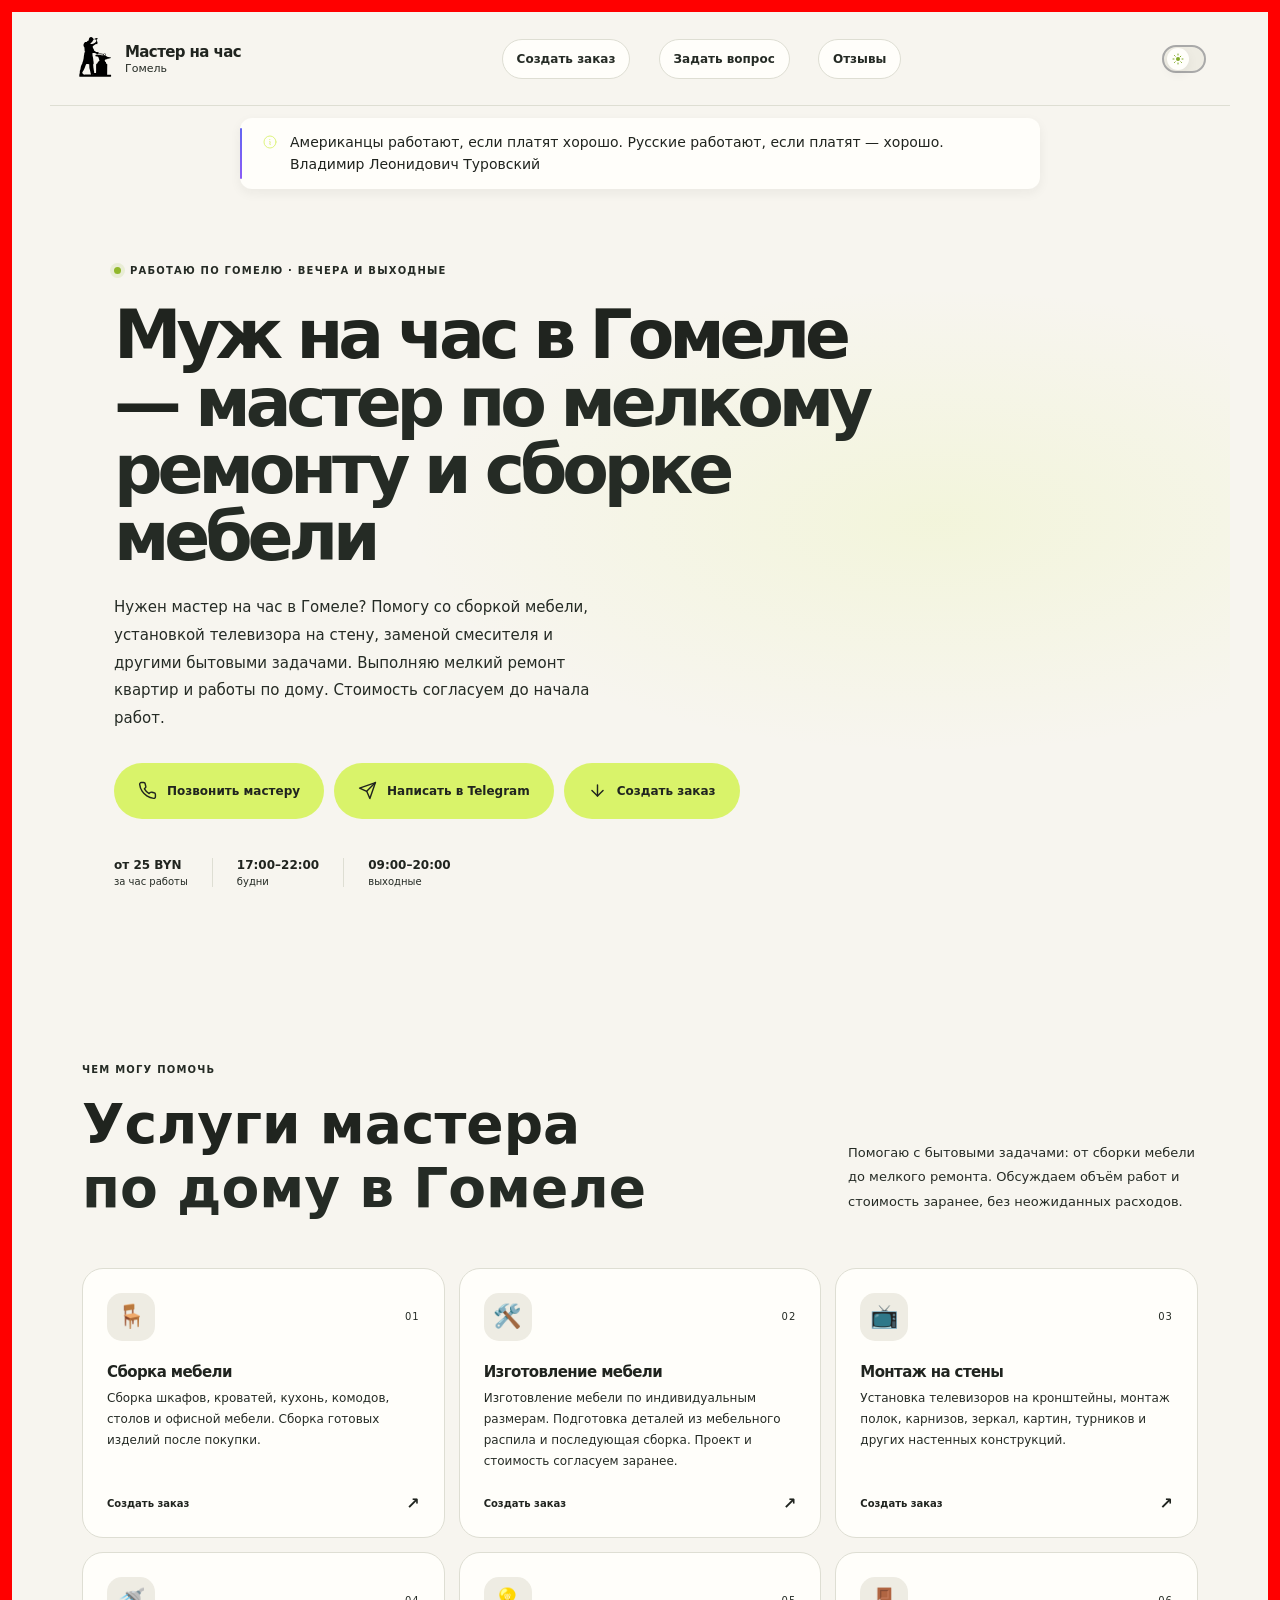
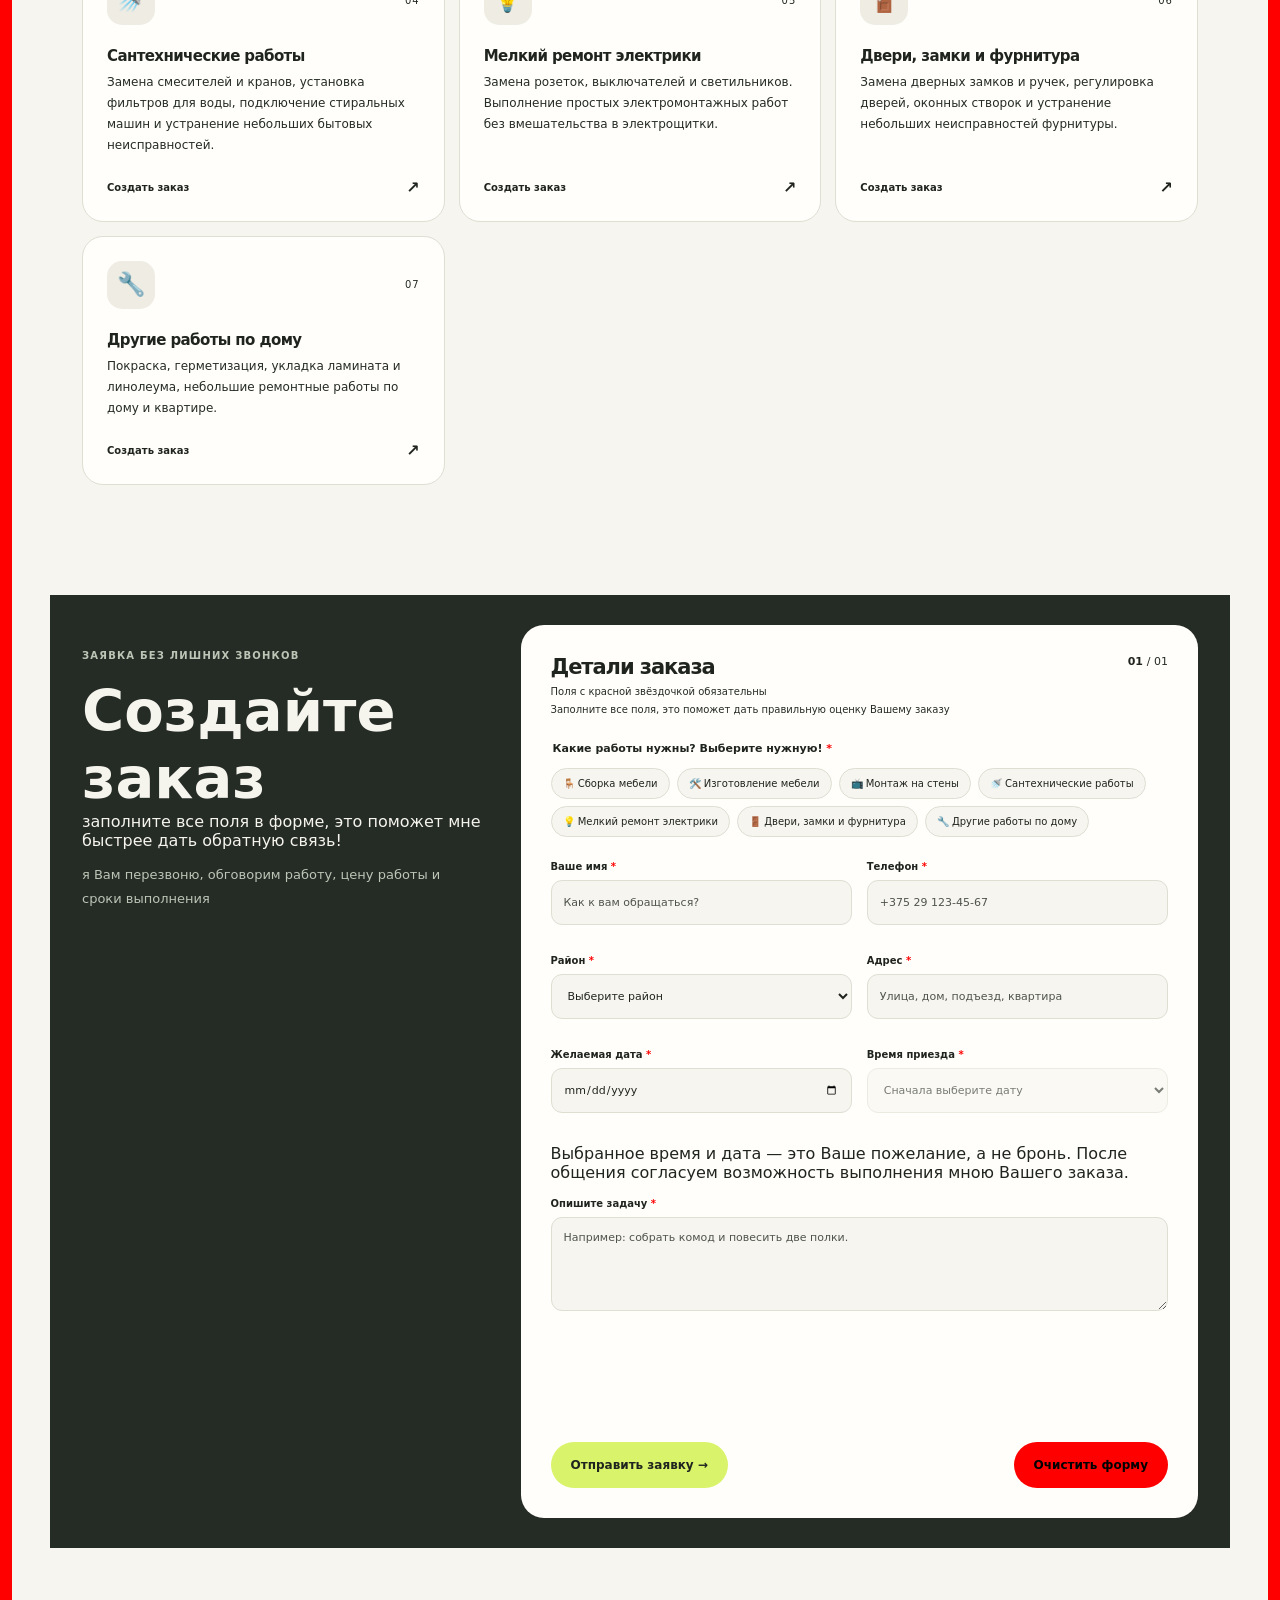
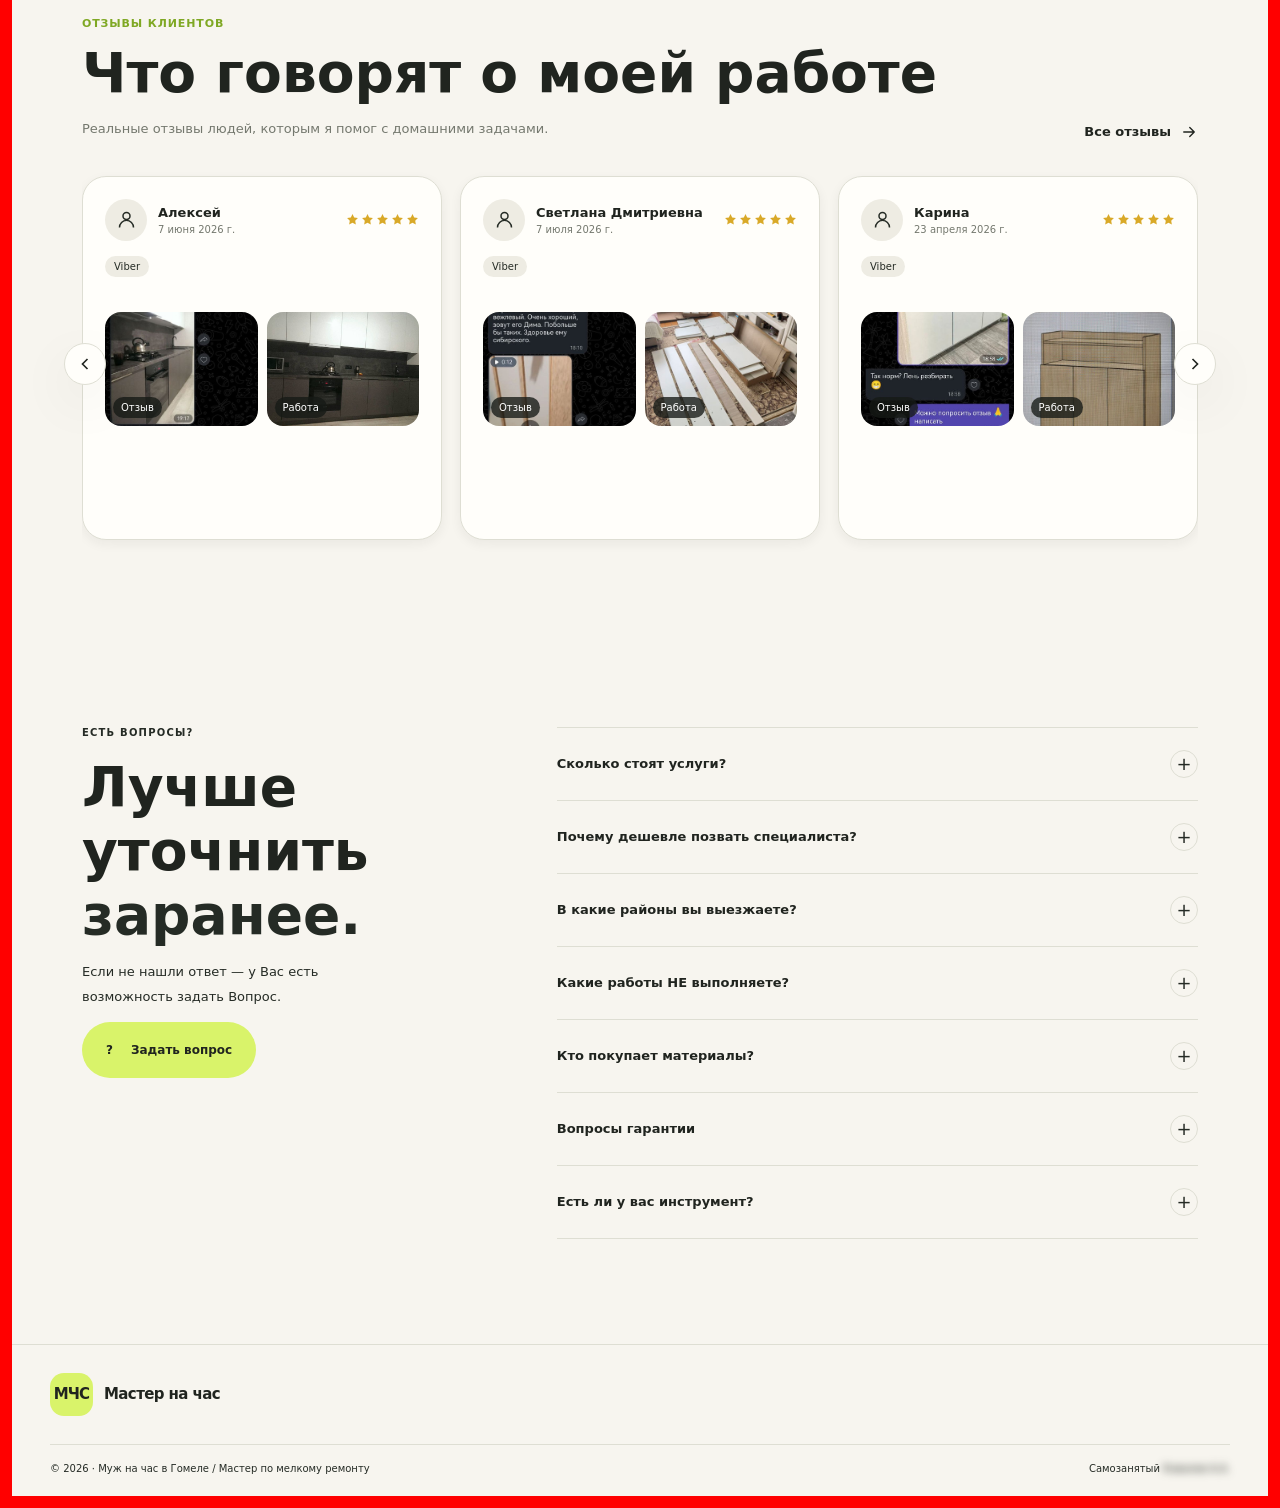
==== commit a5d2ccbe: "new build" ====
--- a/index.html
+++ b/index.html
@@ -1 +1 @@
-<!DOCTYPE html><html  lang="en"><head><meta charset="utf-8"><meta name="viewport" content="width=device-width, initial-scale=1"><title>Муж на час в Гомеле — цены от 25 BYN&#x2F;час, вызов мастера | Муж на час в Гомеле</title><script type="importmap">{"imports":{"#entry":"/_nuxt/DN0zuosd.js"}}</script><script>try{let e=localStorage.getItem(`handyman-theme`),t=window.matchMedia(`(prefers-color-scheme: dark)`).matches?`dark`:`light`,n=e===`dark`||e===`light`?e:t;document.documentElement.dataset.theme=n}catch{document.documentElement.dataset.theme=`light`}</script><style>.theme-switch-wrapper[data-v-3bf533b0]{align-items:center;display:inline-flex;position:relative}.theme-switch[data-v-3bf533b0]{--w:44px;--h:28px;--pad:3px;--thumb:calc(var(--h) - var(--pad)*2);width:var(--w);height:var(--h);border-radius:var(--radius-pill);background:var(--surface-soft);cursor:pointer;border:2px solid #a9a9a9;padding:0;transition:background-color .3s,border-color .3s;position:relative}.theme-switch[data-v-3bf533b0]:hover{border-color:var(--muted-light)}.theme-switch[data-v-3bf533b0]:focus-visible{outline:2px solid var(--accent-strong);outline-offset:2px}.theme-switch.is-dark[data-v-3bf533b0]{background:var(--dark);border-color:var(--line)}.theme-switch__thumb[data-v-3bf533b0]{top:50%;left:var(--pad);width:var(--thumb);height:var(--thumb);background:var(--surface);color:var(--accent-success);box-shadow:var(--shadow-sm);border-radius:50%;place-items:center;transition:transform .3s cubic-bezier(.4,0,.2,1),background-color .3s,color .3s;display:grid;position:absolute;transform:translateY(-50%)}.is-dark .theme-switch__thumb[data-v-3bf533b0]{transform:translate(calc(-2px + var(--w) - var(--pad)*2 - var(--thumb)),-50%);background:var(--accent);color:var(--accent-ink)}.thumb-icon[data-v-3bf533b0]{width:12px;height:12px}.theme-tooltip[data-v-3bf533b0]{z-index:1000;border-radius:var(--radius-sm);background:var(--dark);color:var(--dark-ink);font-size:var(--text-sm);white-space:nowrap;box-shadow:var(--shadow-sm);pointer-events:none;opacity:0;visibility:hidden;padding:6px 10px;font-weight:500;transition:opacity .2s,transform .2s,visibility .2s;position:absolute;top:calc(100% + 10px);left:50%;transform:translate(-50%,-4px)}.theme-tooltip[data-v-3bf533b0]:before{content:"";border:5px solid #0000;border-bottom-color:var(--dark);position:absolute;bottom:100%;left:50%;transform:translate(-50%)}.theme-switch-wrapper:hover .theme-tooltip[data-v-3bf533b0],.theme-switch:focus-visible+.theme-tooltip[data-v-3bf533b0]{opacity:1;visibility:visible;transform:translate(-50%)}@media (prefers-reduced-motion:reduce){.theme-switch[data-v-3bf533b0],.theme-switch__thumb[data-v-3bf533b0],.theme-tooltip[data-v-3bf533b0]{transition:none}}</style><style>.mobile-menu-button{cursor:pointer;-webkit-tap-highlight-color:transparent;background:0 0;border:none;border-radius:50%;place-items:center;width:40px;height:40px;padding:0;transition:background .2s;display:none;position:relative}.mobile-menu-button:active{background:#8882}.mobile-menu-button__line{background:currentColor;border-radius:2px;width:20px;height:2px;transition:transform .35s cubic-bezier(.4,0,.2,1),opacity .2s linear,width .35s cubic-bezier(.4,0,.2,1);position:absolute;left:50%;transform:translate(-50%)}.mobile-menu-button__line:first-child{top:12px}.mobile-menu-button__line:nth-child(2){top:19px}.mobile-menu-button__line:nth-child(3){top:26px}.mobile-menu-button.is-open .mobile-menu-button__line:first-child{top:19px;transform:translate(-50%)rotate(45deg)}.mobile-menu-button.is-open .mobile-menu-button__line:nth-child(2){opacity:0;transform:translate(-50%)scaleX(.2)}.mobile-menu-button.is-open .mobile-menu-button__line:nth-child(3){top:19px;transform:translate(-50%)rotate(-45deg)}@media (width<=768px){.mobile-menu-button{display:grid}.site-nav{display:none}}.mobile-menu-overlay{z-index:90;-webkit-backdrop-filter:blur(8px)saturate(120%);background:#0006;justify-content:center;align-items:flex-end;display:flex;position:fixed;inset:0}.mobile-menu-panel{background:var(--surface,#fff);width:100%;max-width:480px;color:var(--text,#111);padding:8px 16px calc(16px + env(safe-area-inset-bottom));border-radius:24px;flex-direction:column;flex:none;align-self:flex-end;gap:8px;height:auto;max-height:85vh;display:flex;overflow-y:auto;box-shadow:0 -8px 32px #0000002e}.mobile-menu-panel__grabber{background:#8884;border-radius:3px;width:40px;height:5px;margin:4px auto 12px}.mobile-menu-panel__nav{flex-direction:column;gap:2px;display:flex}.mobile-menu-panel__link{color:inherit;border-radius:14px;justify-content:space-between;align-items:center;padding:16px 12px;font-size:17px;font-weight:500;text-decoration:none;transition:background .15s;display:flex}.mobile-menu-panel__link:active{background:#8882}.mobile-menu-panel__link svg{opacity:.35;width:18px;height:18px}.mobile-menu-panel__footer{border-top:1px solid #8882;justify-content:space-between;align-items:center;margin-top:4px;padding:16px 12px 8px;display:flex}.mobile-menu-panel__footer-label{opacity:.6;font-size:15px}</style><style>.blurred{filter:blur(4px);-webkit-user-select:none;user-select:none;cursor:default;transition:filter .2s}</style><style>.wrapper[data-v-ac220884]{justify-content:center;align-items:center;padding:12px}.quote-card[data-v-ac220884],.wrapper[data-v-ac220884]{width:100%;display:flex}.quote-card[data-v-ac220884]{background:var(--surface);max-width:800px;color:var(--text);box-shadow:var(--shadow-sm);border-radius:12px;align-items:flex-start;gap:12px;padding:14px 18px 14px 22px;font-size:14px;line-height:1.55;position:relative}.quote-card[data-v-ac220884]:before{content:"";background:linear-gradient(#6366f1,#8b5cf6);border-radius:2px;width:2px;position:absolute;top:10px;bottom:10px;left:0}.quote-icon[data-v-ac220884]{width:16px;height:16px;color:var(--accent);opacity:.85;flex-shrink:0;margin-top:2px}.quote-text[data-v-ac220884]{margin:0}</style><style>.hero__actions .button[data-v-ef8c95ed]{justify-content:center;align-items:center;gap:10px;display:inline-flex}.hero__actions .button svg[data-v-ef8c95ed]{fill:none;stroke:currentColor;stroke-width:1.8px;stroke-linecap:round;stroke-linejoin:round;flex-shrink:0;width:19px;height:19px;transition:transform .2s}.hero__actions .button:hover svg[data-v-ef8c95ed]{transform:translateY(-2px)}</style><style>.ya-captcha[data-v-87433c28]{min-height:100px}</style><style>.modal-backdrop[data-v-5642d748]{--modal-bg:var(--surface);--modal-text:var(--text);--modal-muted:var(--muted);--modal-border:var(--line);--modal-field-bg:var(--bg);--modal-accent:var(--accent-success,#7fa824);--modal-accent-ring:#7fa82433;--modal-danger:var(--red,red);--modal-danger-bg:color-mix(in srgb,var(--red,red) 12%,var(--surface));--modal-success:var(--accent-success,#7fa824);--modal-success-bg:color-mix(in srgb,var(--accent-success,#7fa824) 15%,var(--surface));z-index:1000;padding:var(--space-4);-webkit-backdrop-filter:blur(4px);backdrop-filter:blur(4px);background:#0f12188c;justify-content:center;align-items:center;display:flex;position:fixed;inset:0;overflow-y:auto}.modal[data-v-5642d748]{width:100%;max-width:480px;max-height:calc(100vh - 32px);padding:var(--space-5) var(--space-4) var(--space-4);border-radius:var(--radius-md);background:var(--modal-bg);color:var(--modal-text);box-shadow:var(--shadow-md);transition:background .2s,color .2s;position:relative;overflow-y:auto}.modal__close[data-v-5642d748]{top:var(--space-3);right:var(--space-3);width:36px;height:36px;color:var(--modal-muted);cursor:pointer;background:0 0;border:none;border-radius:50%;font-size:24px;line-height:1;transition:background .15s,color .15s;position:absolute}.modal__close[data-v-5642d748]:hover{background:var(--surface-soft);color:var(--modal-text)}.modal h3[data-v-5642d748]{margin:0 0 var(--space-2);font-size:var(--text-xl);color:var(--modal-text)}.modal__subtitle[data-v-5642d748]{margin:0 0 var(--space-4);font-size:var(--text-base);color:var(--modal-muted)}.modal__form[data-v-5642d748]{gap:var(--space-3)}.field[data-v-5642d748],.modal__form[data-v-5642d748]{flex-direction:column;display:flex}.field[data-v-5642d748]{gap:var(--space-1);font-size:var(--text-base)}.field>span[data-v-5642d748],.modal__form__subtitle[data-v-5642d748]{color:var(--modal-text);font-weight:500}.field input[data-v-5642d748],.field textarea[data-v-5642d748]{width:100%;padding:var(--space-2) var(--space-3);border:1px solid var(--modal-border);border-radius:var(--radius-sm);font:inherit;background:var(--modal-field-bg);color:var(--modal-text);transition:border-color .15s,box-shadow .15s,background .15s,color .15s}.field input[data-v-5642d748]::-moz-placeholder{color:var(--modal-muted);opacity:.8}.field textarea[data-v-5642d748]::-moz-placeholder{color:var(--modal-muted);opacity:.8}.field input[data-v-5642d748]::placeholder,.field textarea[data-v-5642d748]::placeholder{color:var(--modal-muted);opacity:.8}.field input[data-v-5642d748]:focus,.field textarea[data-v-5642d748]:focus{border-color:var(--modal-accent);box-shadow:0 0 0 3px var(--modal-accent-ring);outline:none}.field input[aria-invalid=true][data-v-5642d748],.field textarea[aria-invalid=true][data-v-5642d748]{border-color:var(--modal-danger)}.field__error[data-v-5642d748]{font-size:var(--text-sm);color:var(--modal-danger)}.honeypot[data-v-5642d748]{width:1px;height:1px;position:absolute;left:-9999px;overflow:hidden}.consent[data-v-5642d748]{align-items:flex-start;gap:var(--space-2);font-size:var(--text-md);color:var(--modal-muted);display:flex}.consent input[data-v-5642d748]{margin-top:2px}.form-message[data-v-5642d748]{padding:var(--space-2) var(--space-3);border-radius:var(--radius-sm);font-size:var(--text-md);margin:0}.form-message--error[data-v-5642d748]{background:var(--modal-danger-bg);color:var(--modal-danger)}.form-message--success[data-v-5642d748]{background:var(--modal-success-bg);color:var(--modal-success)}.modal__actions[data-v-5642d748]{gap:var(--space-2);margin-top:var(--space-1);display:flex}.modal__actions .button[data-v-5642d748]{flex:1}.modal-fade-enter-active[data-v-5642d748],.modal-fade-leave-active[data-v-5642d748]{transition:opacity .2s}.modal-fade-enter-from[data-v-5642d748],.modal-fade-leave-to[data-v-5642d748]{opacity:0}.modal-fade-enter-active .modal[data-v-5642d748],.modal-fade-leave-active .modal[data-v-5642d748]{transition:transform .2s,opacity .2s}.modal-fade-enter-from .modal[data-v-5642d748],.modal-fade-leave-to .modal[data-v-5642d748]{opacity:0;transform:translateY(12px)scale(.98)}@media (width<=480px){.modal[data-v-5642d748]{padding:var(--space-4) var(--space-3) var(--space-3);border-radius:var(--radius-sm)}}</style><style>.hero__actions .button[data-v-580a038a]{justify-content:center;align-items:center;gap:2px;display:inline-flex}.hero__actions .button svg[data-v-580a038a]{fill:none;stroke:currentColor;stroke-width:1.8px;stroke-linecap:round;stroke-linejoin:round;flex-shrink:0;width:19px;height:19px;transition:transform .2s}.hero__actions .button:hover svg[data-v-580a038a]{transform:translateY(-2px)}</style><style>.reviews-section[data-v-a56330d6]{padding-top:var(--space-8);padding-bottom:var(--space-8)}.reviews-section__top[data-v-a56330d6]{justify-content:space-between;align-items:flex-end;gap:24px;margin-bottom:30px;display:flex}.reviews-section__eyebrow[data-v-a56330d6]{color:var(--accent-success);font-size:var(--text-sm);letter-spacing:.08em;text-transform:uppercase;margin-bottom:12px;font-weight:700;display:inline-block}.reviews-section__title[data-v-a56330d6]{color:var(--text);font-size:var(--text-2xl);margin:0;font-weight:800;line-height:1.15}.reviews-section__description[data-v-a56330d6]{max-width:540px;color:var(--muted-light);font-size:var(--text-base);margin:13px 0 0;line-height:1.7}.reviews-section__all[data-v-a56330d6],.reviews-section__mobile-link[data-v-a56330d6]{color:var(--text);font-size:var(--text-base);align-items:center;gap:9px;font-weight:700;text-decoration:none;display:inline-flex}.reviews-section__all svg[data-v-a56330d6],.reviews-section__mobile-link svg[data-v-a56330d6]{stroke:currentColor;stroke-width:1.8px;stroke-linecap:round;stroke-linejoin:round;width:18px;height:18px;transition:transform .2s}.reviews-section__all[data-v-a56330d6]:hover,.reviews-section__mobile-link[data-v-a56330d6]:hover{color:var(--accent-success)}.reviews-section__all:hover svg[data-v-a56330d6],.reviews-section__mobile-link:hover svg[data-v-a56330d6]{transform:translate(4px)}.reviews-carousel[data-v-a56330d6]{position:relative}.reviews-carousel__track[data-v-a56330d6]{scroll-behavior:smooth;scroll-snap-type:x mandatory;scrollbar-width:none;gap:18px;padding:5px 3px 18px;display:flex;overflow-x:auto}.reviews-carousel__track[data-v-a56330d6]::-webkit-scrollbar{display:none}.review-card[data-v-a56330d6]{border:1px solid var(--line);border-radius:var(--radius-lg);background:var(--surface);min-width:0;box-shadow:var(--shadow-sm);scroll-snap-align:start;flex-direction:column;flex:0 0 calc(min(360px,85vw));padding:22px;transition:transform .25s,box-shadow .25s;display:flex}.review-card[data-v-a56330d6]:hover{box-shadow:var(--shadow-md);transform:translateY(-3px)}.review-card__author[data-v-a56330d6],.review-card__header[data-v-a56330d6]{align-items:center;display:flex}.review-card__header[data-v-a56330d6]{justify-content:space-between;gap:12px}.review-card__author[data-v-a56330d6]{gap:11px;min-width:0}.review-card__avatar[data-v-a56330d6]{background:var(--surface-soft);width:42px;height:42px;color:var(--muted);border-radius:50%;flex-shrink:0;place-items:center;display:grid}.review-card__avatar svg[data-v-a56330d6]{stroke:currentColor;stroke-width:1.7px;width:21px;height:21px}.review-card__author-info[data-v-a56330d6]{flex-direction:column;gap:4px;display:flex}.review-card__author-info strong[data-v-a56330d6]{color:var(--text);font-size:var(--text-base)}.review-card__author-info span[data-v-a56330d6]{color:var(--muted-light);font-size:var(--text-xs)}.review-card__rating[data-v-a56330d6]{flex-shrink:0;gap:2px;display:flex}.review-card__rating svg[data-v-a56330d6]{width:13px;height:13px;fill:var(--line)}.review-card__rating svg.is-active[data-v-a56330d6]{fill:#d9a928}.review-card__source[data-v-a56330d6]{border-radius:var(--radius-pill);background:var(--surface-soft);color:var(--muted);font-size:var(--text-xs);align-self:flex-start;margin-top:15px;padding:5px 9px}.review-card__text[data-v-a56330d6]{color:var(--text);font-size:var(--text-base);overflow-wrap:anywhere;margin:17px 0 0;line-height:1.75}.review-card__photos[data-v-a56330d6]{grid-template-columns:repeat(2,minmax(0,1fr));gap:9px;margin-top:18px;display:grid}.review-card__photo[data-v-a56330d6]{border-radius:var(--radius-md);aspect-ratio:4/3;background:var(--surface-soft);cursor:pointer;border:0;padding:0;position:relative;overflow:hidden}.review-card__photo img[data-v-a56330d6]{-o-object-fit:cover;object-fit:cover;width:100%;height:100%;transition:transform .35s}.review-card__photo:hover img[data-v-a56330d6]{transform:scale(1.06)}.review-card__photo-type[data-v-a56330d6]{border-radius:var(--radius-pill);color:#fff;background:#171a17c7;padding:5px 8px;font-size:10px;position:absolute;bottom:8px;left:8px}.reviews-carousel__arrow[data-v-a56330d6]{z-index:2;border:1px solid var(--line);background:var(--surface);width:42px;height:42px;color:var(--text);box-shadow:var(--shadow-md);cursor:pointer;border-radius:50%;place-items:center;padding:0;display:grid;position:absolute;top:50%;transform:translateY(-50%)}.reviews-carousel__arrow[data-v-a56330d6]:hover{border-color:var(--accent);background:var(--accent)}.reviews-carousel__arrow svg[data-v-a56330d6]{stroke:currentColor;stroke-width:2px;width:20px;height:20px}.reviews-carousel__arrow--prev[data-v-a56330d6]{left:-18px}.reviews-carousel__arrow--next[data-v-a56330d6]{right:-18px}.reviews-section__mobile-link[data-v-a56330d6]{display:none}.review-lightbox[data-v-a56330d6]{z-index:9999;background:#080b08f0;justify-content:center;align-items:center;padding:50px 20px;display:flex;position:fixed;inset:0}.review-lightbox img[data-v-a56330d6]{-o-object-fit:contain;object-fit:contain;max-width:100%;max-height:85vh}.review-lightbox__close[data-v-a56330d6]{color:#fff;cursor:pointer;background:#ffffff1a;border:1px solid #fff3;border-radius:50%;width:42px;height:42px;font-size:28px;position:absolute;top:20px;right:25px}@media (width<=700px){.reviews-section__top[data-v-a56330d6]{align-items:flex-start}.reviews-carousel__arrow[data-v-a56330d6],.reviews-section__all[data-v-a56330d6]{display:none}.reviews-carousel__track[data-v-a56330d6]{margin-right:calc(-1*var(--container-pad-xs));padding-right:var(--container-pad-xs)}.reviews-section__mobile-link[data-v-a56330d6]{justify-content:center;margin-top:12px;display:flex}}@media (prefers-reduced-motion:reduce){.reviews-carousel__track[data-v-a56330d6]{scroll-behavior:auto}}</style><link rel="stylesheet" href="/_nuxt/entry.CeOe2EK1.css" crossorigin><link rel="preload" as="fetch" crossorigin="anonymous" href="/_payload.json?_b=029099da-76c8-4797-9424-df142da59126"><link rel="modulepreload" as="script" crossorigin href="/_nuxt/DN0zuosd.js"><link rel="modulepreload" as="script" crossorigin href="/_nuxt/C_Rk3Ix_.js"><link rel="modulepreload" as="script" crossorigin href="/_nuxt/DeKXvD3A.js"><link rel="modulepreload" as="script" crossorigin href="/_nuxt/BpLFy6PL.js"><link rel="modulepreload" as="script" crossorigin href="/_nuxt/IOANmy6q.js"><link rel="modulepreload" as="script" crossorigin href="/_nuxt/2j_2BEeP.js"><link rel="modulepreload" as="script" crossorigin href="/_nuxt/DFRxlUI0.js"><link rel="modulepreload" as="script" crossorigin href="/_nuxt/B0_79jBb.js"><script type="module" src="/_nuxt/DN0zuosd.js" crossorigin></script><link rel="prefetch" as="style" crossorigin href="/_nuxt/error-404.DpKY_dMl.css"><link rel="prefetch" as="script" crossorigin href="/_nuxt/DVfzM4ra.js"><link rel="prefetch" as="style" crossorigin href="/_nuxt/error-500.CmR4p1fc.css"><link rel="prefetch" as="script" crossorigin href="/_nuxt/BRkFJOQs.js"><link rel="apple-touch-icon" sizes="180x180" href="/apple-touch-icon.png" type="image/png"><link rel="icon" type="image/png" sizes="32x32" href="/favicon-32x32.png"><link rel="icon" type="image/png" sizes="16x16" href="/favicon-16x16.png"><link rel="manifest" href="/site.webmanifest"><meta property="og:type" content="website"><link rel="alternate" type="text/markdown" href="/index.md"><link rel="describedby" href="/llms.txt"><meta name="robots" content="index, follow"><meta name="description" content="Мастер на час в Гомеле: сборка мебели, крепление телевизоров и полок, замена смесителей, розеток и замков. Выезд в день обращения, вечера и выходные. Цена от 25 BYN/час."><meta property="og:title" content="Муж на час в Гомеле — цены от 25 BYN/час, вызов мастера"><meta property="og:description" content="Мастер на час в Гомеле: сборка мебели, крепление телевизоров и полок, замена смесителей, розеток и замков. Выезд в день обращения, вечера и выходные. Цена от 25 BYN/час."><meta property="og:url" content="https://master-gomel.by"><meta property="og:site_name" content="Муж на час в Гомеле"><meta property="og:locale" content="ru_BY"><meta name="twitter:card" content="summary_large_image"><meta name="twitter:title" content="Муж на час в Гомеле — цены от 25 BYN/час, вызов мастера"><meta name="twitter:description" content="Мастер на час в Гомеле: сборка мебели, крепление телевизоров и полок, замена смесителей, розеток и замков. Выезд в день обращения, вечера и выходные. Цена от 25 BYN/час."><link rel="canonical" href="https://master-gomel.by"><meta name="theme-color" content="#f7f5ef"><script type="application/ld+json">{"@context":"https://schema.org","@type":"HomeAndConstructionBusiness","name":"Муж на час в Гомеле","url":"https://master-gomel.by","image":"https://master-gomel.by/og.jpg","telephone":"+375298677824","description":"Мастер на час в Гомеле: сборка мебели, крепление телевизоров и полок, замена смесителей, розеток и замков. Выезд в день обращения, вечера и выходные. Цена от 25 BYN/час.","priceRange":"от 25 BYN/час","address":{"@type":"PostalAddress","addressLocality":"Гомель","addressCountry":"BY"},"areaServed":{"@type":"City","name":"Гомель"},"openingHoursSpecification":[{"@type":"OpeningHoursSpecification","dayOfWeek":["Monday","Tuesday","Wednesday","Thursday","Friday"],"opens":"16:00","closes":"22:00"},{"@type":"OpeningHoursSpecification","dayOfWeek":["Saturday","Sunday"],"opens":"09:00","closes":"22:00"}],"hasOfferCatalog":{"@type":"OfferCatalog","name":"Услуги мастера","itemListElement":[{"@type":"Offer","itemOffered":{"@type":"Service","name":"Сборка мебели"}},{"@type":"Offer","itemOffered":{"@type":"Service","name":"Мелкий бытовой ремонт"}},{"@type":"Offer","itemOffered":{"@type":"Service","name":"Крепление полок и телевизоров"}},{"@type":"Offer","itemOffered":{"@type":"Service","name":"Замена смесителей"}}]}}</script></head><body><!--teleport start anchor--><!----><!--teleport anchor--><!--teleport start anchor--><!----><!--teleport anchor--><div id="__nuxt"><div class="handyman-site"><div class="section-wrap"><header class="site-header"><a aria-current="page" href="/" class="router-link-active router-link-exact-active brand" aria-label="Муж на час в Гомеле — на главную"><div><img class="brand__logo" src="/images/logo.svg" alt="Логотип сайта"></div><span class="brand__copy"><strong>Мастер на час</strong><small>Гомель</small></span></a><nav class="site-nav" aria-label="Основная навигация"><a aria-current="page" href="/#order" class="router-link-active router-link-exact-active button button--secondary button--small"> Создать заказ </a><a aria-current="page" href="/#faq" class="router-link-active router-link-exact-active button button--secondary button--small"> Задать вопрос </a><a href="/reviews" class="button button--secondary button--small"> Отзывы </a></nav><div class="site-header__actions"><div class="theme-switch-wrapper" data-v-3bf533b0><button class="theme-switch" type="button" role="switch" aria-checked="false" aria-label="Тёмная тема" data-v-3bf533b0><span class="theme-switch__thumb" data-v-3bf533b0><svg viewBox="0 0 24 24" fill="currentColor" class="thumb-icon" data-v-3bf533b0><circle cx="12" cy="12" r="4" data-v-3bf533b0></circle><path d="M12 2v2M12 20v2M2 12h2M20 12h2M4.93 4.93l1.41 1.41M17.66 17.66l1.41 1.41M4.93 19.07l1.41-1.41M17.66 6.34l-1.41 1.41" stroke="currentColor" stroke-width="2" stroke-linecap="round" data-v-3bf533b0></path></svg></span></button><span class="theme-tooltip" aria-hidden="true" data-v-3bf533b0>Тёмная тема</span></div><button class="mobile-menu-button" type="button" aria-expanded="false" aria-label="Открыть меню" aria-controls="mobile-menu"><span class="mobile-menu-button__line"></span><span class="mobile-menu-button__line"></span><span class="mobile-menu-button__line"></span></button></div><!----></header><div class="wrapper" data-v-ac220884><div class="quote-card" role="status" data-v-ac220884><svg class="quote-icon" aria-hidden="true" fill="none" stroke="currentColor" stroke-width="1.5" viewBox="0 0 24 24" xmlns="http://www.w3.org/2000/svg" data-v-ac220884><path stroke-linecap="round" stroke-linejoin="round" d="M11.25 11.25l.041-.02a.75.75 0 011.063.852l-.708 2.836a.75.75 0 001.063.853l.041-.021M21 12a9 9 0 11-18 0 9 9 0 0118 0zm-9-3.75h.008v.008H12V8.25z" data-v-ac220884></path></svg><p class="quote-text" data-v-ac220884></p></div></div></div><div class="section-wrap"><!--[--><main><div class="hero-shell"><div class="section-wrap"><section id="top" class="hero section-wrap" aria-labelledby="hero-title" data-v-ef8c95ed><div class="hero__content" data-v-ef8c95ed><div class="eyebrow" data-v-ef8c95ed><span class="status-dot" data-v-ef8c95ed></span> Работаю по Гомелю · Вечера и выходные </div><h1 id="hero-title" data-v-ef8c95ed> Муж на час в Гомеле — <span data-v-ef8c95ed>мастер по мелкому ремонту и сборке мебели</span></h1><p class="hero__lead" data-v-ef8c95ed> Нужен мастер на час в Гомеле? Помогу со сборкой мебели, установкой телевизора на стену, заменой смесителя и другими бытовыми задачами. Выполняю мелкий ремонт квартир и работы по дому. Стоимость согласуем до начала работ. </p><div class="hero__actions" data-v-ef8c95ed><a class="button button--primary button--large" href="tel:+375298677824" data-v-ef8c95ed><svg viewBox="0 0 24 24" aria-hidden="true" data-v-ef8c95ed><path d="M22 16.92v3a2 2 0 0 1-2.18 2 19.79 19.79 0 0 1-8.63-3.07 19.5 19.5 0 0 1-6-6A19.79 19.79 0 0 1 2.12 4.2 2 2 0 0 1 4.11 2h3a2 2 0 0 1 2 1.72c.12.96.36 1.9.7 2.8a2 2 0 0 1-.45 2.11L8.09 9.91a16 16 0 0 0 6 6l1.27-1.27a2 2 0 0 1 2.11-.45c.9.34 1.84.58 2.8.7a2 2 0 0 1 1.73 2.03z" data-v-ef8c95ed></path></svg> Позвонить мастеру</a><a class="button button--primary button--large" href="https://t.me/dimakovalev25" target="_blank" rel="noopener noreferrer" data-v-ef8c95ed><svg viewBox="0 0 24 24" aria-hidden="true" data-v-ef8c95ed><path d="m22 2-7 20-4-9-9-4Z" data-v-ef8c95ed></path><path d="M22 2 11 13" data-v-ef8c95ed></path></svg> Написать в Telegram </a><button class="button button--primary button--large" data-v-ef8c95ed><svg viewBox="0 0 24 24" aria-hidden="true" data-v-ef8c95ed><path d="M12 5v14" data-v-ef8c95ed></path><path d="m19 12-7 7-7-7" data-v-ef8c95ed></path></svg> Создать заказ </button></div><div class="hero__facts" data-v-ef8c95ed><div data-v-ef8c95ed><strong data-v-ef8c95ed>от 25 BYN</strong><span data-v-ef8c95ed>за час работы</span></div><div data-v-ef8c95ed><strong data-v-ef8c95ed>17:00–22:00</strong><span data-v-ef8c95ed>будни</span></div><div data-v-ef8c95ed><strong data-v-ef8c95ed>09:00–20:00</strong><span data-v-ef8c95ed>выходные</span></div></div></div></section></div></div><section id="services" class="section section-wrap" aria-labelledby="services-title"><div class="section-heading"><div><div class="eyebrow">Чем могу помочь</div><h2 id="services-title"> Услуги мастера <br><span>по дому в Гомеле</span></h2></div><p> Помогаю с бытовыми задачами: от сборки мебели до мелкого ремонта. Обсуждаем объём работ и стоимость заранее, без неожиданных расходов. </p></div><div class="services-grid"><!--[--><article class="service-card"><div class="service-card__top"><span class="service-card__icon" aria-hidden="true">🪑</span><span class="service-card__number">01</span></div><h3>Сборка мебели</h3><p>Сборка шкафов, кроватей, кухонь, комодов, столов и офисной мебели. Сборка готовых изделий после покупки.</p><a href="#order" aria-label="Заказать услугу: Сборка мебели" class="service-card__link"> Создать заказ <span aria-hidden="true">↗</span></a></article><article class="service-card"><div class="service-card__top"><span class="service-card__icon" aria-hidden="true">🛠️</span><span class="service-card__number">02</span></div><h3>Изготовление мебели</h3><p>Изготовление мебели по индивидуальным размерам. Подготовка деталей из мебельного распила и последующая сборка. Проект и стоимость согласуем заранее.</p><a href="#order" aria-label="Заказать услугу: Изготовление мебели" class="service-card__link"> Создать заказ <span aria-hidden="true">↗</span></a></article><article class="service-card"><div class="service-card__top"><span class="service-card__icon" aria-hidden="true">📺</span><span class="service-card__number">03</span></div><h3>Монтаж на стены</h3><p>Установка телевизоров на кронштейны, монтаж полок, карнизов, зеркал, картин, турников и других настенных конструкций.</p><a href="#order" aria-label="Заказать услугу: Монтаж на стены" class="service-card__link"> Создать заказ <span aria-hidden="true">↗</span></a></article><article class="service-card"><div class="service-card__top"><span class="service-card__icon" aria-hidden="true">🚿</span><span class="service-card__number">04</span></div><h3>Сантехнические работы</h3><p>Замена смесителей и кранов, установка фильтров для воды, подключение стиральных машин и устранение небольших бытовых неисправностей.</p><a href="#order" aria-label="Заказать услугу: Сантехнические работы" class="service-card__link"> Создать заказ <span aria-hidden="true">↗</span></a></article><article class="service-card"><div class="service-card__top"><span class="service-card__icon" aria-hidden="true">💡</span><span class="service-card__number">05</span></div><h3>Мелкий ремонт электрики</h3><p>Замена розеток, выключателей и светильников. Выполнение простых электромонтажных работ без вмешательства в электрощитки.</p><a href="#order" aria-label="Заказать услугу: Мелкий ремонт электрики" class="service-card__link"> Создать заказ <span aria-hidden="true">↗</span></a></article><article class="service-card"><div class="service-card__top"><span class="service-card__icon" aria-hidden="true">🚪</span><span class="service-card__number">06</span></div><h3>Двери, замки и фурнитура</h3><p>Замена дверных замков и ручек, регулировка дверей, оконных створок и устранение небольших неисправностей фурнитуры.</p><a href="#order" aria-label="Заказать услугу: Двери, замки и фурнитура" class="service-card__link"> Создать заказ <span aria-hidden="true">↗</span></a></article><article class="service-card"><div class="service-card__top"><span class="service-card__icon" aria-hidden="true">🔧</span><span class="service-card__number">07</span></div><h3>Другие работы по дому</h3><p>Покраска, герметизация, укладка ламината и линолеума, небольшие ремонтные работы по дому и квартире.</p><a href="#order" aria-label="Заказать услугу: Другие работы по дому" class="service-card__link"> Создать заказ <span aria-hidden="true">↗</span></a></article><!--]--></div></section><section id="order" class="order-section"><div class="section-wrap order-layout"><div class="order-intro"><div class="eyebrow">Заявка без лишних звонков</div><h2> Создайте заказ<br></h2><span>заполните все поля в форме, это поможет мне быстрее дать обратную связь! </span><p> я Вам перезвоню, обговорим работу, цену работы и сроки выполнения </p></div><form class="order-form"><div class="order-form__heading"><div><h3>Детали заказа</h3><p>Поля с красной звёздочкой обязательны</p><p>Заполните все поля, это поможет дать правильную оценку Вашему заказу</p></div><span class="order-form__step">01 <i>/ 01</i></span></div><fieldset><legend class="required-label">Какие работы нужны? Выберите нужную!</legend><div class="service-chips"><!--[--><button aria-pressed="false" class="" type="button">🪑 Сборка мебели</button><button aria-pressed="false" class="" type="button">🛠️ Изготовление мебели</button><button aria-pressed="false" class="" type="button">📺 Монтаж на стены</button><button aria-pressed="false" class="" type="button">🚿 Сантехнические работы</button><button aria-pressed="false" class="" type="button">💡 Мелкий ремонт электрики</button><button aria-pressed="false" class="" type="button">🚪 Двери, замки и фурнитура</button><button aria-pressed="false" class="" type="button">🔧 Другие работы по дому</button><!--]--></div><div class="form-grid"><label class="field"><span class="required-label">Ваше имя</span><input value="" class="ym-disable-keys" autocomplete="name" maxlength="100" name="name" placeholder="Как к вам обращаться?" required></label><label class="field"><span class="required-label">Телефон </span><input value="" class="ym-disable-keys" autocomplete="tel" maxlength="30" name="phone" placeholder="+375 29 123-45-67" required type="tel"></label><label class="field"><span class="required-label">Район </span><select name="district" required><option value="" selected>Выберите район</option><!--[--><option value="Центральный">Центральный</option><option value="Железнодорожный">Железнодорожный</option><option value="Новобелицкий">Новобелицкий</option><option value="Советский">Советский</option><!--]--></select></label><label class="field"><span class="required-label">Адрес</span><input value="" autocomplete="street-address" maxlength="200" name="address" placeholder="Улица, дом, подъезд, квартира"></label><label class="field"><span class="required-label">Желаемая дата </span><input value="" min="2026-11-10" name="preferred_date" required type="date"></label><label class="field"><span class="required-label">Время приезда </span><select disabled name="preferred_time" required><option value="" selected>Сначала выберите дату</option><!--[--><!--]--></select></label></div><p class="form-hint"> Выбранное время и дата — это Ваше пожелание, а не бронь. После общения согласуем возможность выполнения мною Вашего заказа. </p><label class="field"><span class="required-label">Опишите задачу </span><textarea maxlength="2000" minlength="10" name="description" placeholder="Например: собрать комод и повесить две полки." required rows="4"></textarea></label><div class="ya-captcha" token data-v-87433c28></div><div class="order-form__actions"><div><button class="button button--primary button--submit" type="submit">Отправить заявку → </button></div><div><button class="button button--ghost button--clear" type="button"> Очистить форму </button></div></div></fieldset><!----><!----><!----></form></div></section><section class="reviews-section section-wrap" data-v-a56330d6><div class="reviews-section__top" data-v-a56330d6><div data-v-a56330d6><span class="reviews-section__eyebrow" data-v-a56330d6>Отзывы клиентов</span><h2 class="reviews-section__title" data-v-a56330d6> Что говорят о моей работе </h2><p class="reviews-section__description" data-v-a56330d6> Реальные отзывы людей, которым я помог с домашними задачами. </p></div><a href="/reviews" class="reviews-section__all" data-v-a56330d6> Все отзывы <svg viewBox="0 0 24 24" fill="none" aria-hidden="true" data-v-a56330d6><path d="M5 12h14m-6-6 6 6-6 6" data-v-a56330d6></path></svg></a></div><div class="reviews-carousel" data-v-a56330d6><button class="reviews-carousel__arrow reviews-carousel__arrow--prev" type="button" aria-label="Предыдущие отзывы" data-v-a56330d6><svg viewBox="0 0 24 24" fill="none" aria-hidden="true" data-v-a56330d6><path d="m15 18-6-6 6-6" data-v-a56330d6></path></svg></button><div class="reviews-carousel__track" data-v-a56330d6><!--[--><article class="review-card" data-v-a56330d6><div class="review-card__header" data-v-a56330d6><div class="review-card__author" data-v-a56330d6><div class="review-card__avatar" data-v-a56330d6><svg viewBox="0 0 24 24" fill="none" aria-hidden="true" data-v-a56330d6><circle cx="12" cy="8" r="4" data-v-a56330d6></circle><path d="M4 21a8 8 0 0 1 16 0" data-v-a56330d6></path></svg></div><div class="review-card__author-info" data-v-a56330d6><strong data-v-a56330d6>Алексей</strong><span data-v-a56330d6>7 июня 2026 г.</span></div></div><div class="review-card__rating" data-v-a56330d6><!--[--><svg viewBox="0 0 24 24" class="is-active" aria-hidden="true" data-v-a56330d6><path d="m12 2 3.09 6.26L22 9.27l-5 4.87L18.18 21 12 17.77 5.82 21 7 14.14 2 9.27l6.91-1.01L12 2Z" data-v-a56330d6></path></svg><svg viewBox="0 0 24 24" class="is-active" aria-hidden="true" data-v-a56330d6><path d="m12 2 3.09 6.26L22 9.27l-5 4.87L18.18 21 12 17.77 5.82 21 7 14.14 2 9.27l6.91-1.01L12 2Z" data-v-a56330d6></path></svg><svg viewBox="0 0 24 24" class="is-active" aria-hidden="true" data-v-a56330d6><path d="m12 2 3.09 6.26L22 9.27l-5 4.87L18.18 21 12 17.77 5.82 21 7 14.14 2 9.27l6.91-1.01L12 2Z" data-v-a56330d6></path></svg><svg viewBox="0 0 24 24" class="is-active" aria-hidden="true" data-v-a56330d6><path d="m12 2 3.09 6.26L22 9.27l-5 4.87L18.18 21 12 17.77 5.82 21 7 14.14 2 9.27l6.91-1.01L12 2Z" data-v-a56330d6></path></svg><svg viewBox="0 0 24 24" class="is-active" aria-hidden="true" data-v-a56330d6><path d="m12 2 3.09 6.26L22 9.27l-5 4.87L18.18 21 12 17.77 5.82 21 7 14.14 2 9.27l6.91-1.01L12 2Z" data-v-a56330d6></path></svg><!--]--></div></div><span class="review-card__source" data-v-a56330d6>Viber</span><p class="review-card__text" data-v-a56330d6></p><div class="review-card__photos" data-v-a56330d6><!--[--><button class="review-card__photo" type="button" aria-label="Открыть фотографию: Скриншот отзыва клиента" data-v-a56330d6><img src="/images/reviews/review-007.webp" alt="Скриншот отзыва клиента" loading="lazy" decoding="async" data-v-a56330d6><span class="review-card__photo-type" data-v-a56330d6>Отзыв</span></button><button class="review-card__photo" type="button" aria-label="Открыть фотографию: Фото собранной мебели" data-v-a56330d6><img src="/images/reviews/work-007-thumb.webp" alt="Фото собранной мебели" loading="lazy" decoding="async" data-v-a56330d6><span class="review-card__photo-type" data-v-a56330d6>Работа</span></button><!--]--></div></article><article class="review-card" data-v-a56330d6><div class="review-card__header" data-v-a56330d6><div class="review-card__author" data-v-a56330d6><div class="review-card__avatar" data-v-a56330d6><svg viewBox="0 0 24 24" fill="none" aria-hidden="true" data-v-a56330d6><circle cx="12" cy="8" r="4" data-v-a56330d6></circle><path d="M4 21a8 8 0 0 1 16 0" data-v-a56330d6></path></svg></div><div class="review-card__author-info" data-v-a56330d6><strong data-v-a56330d6>Светлана Дмитриевна</strong><span data-v-a56330d6>7 июля 2026 г.</span></div></div><div class="review-card__rating" data-v-a56330d6><!--[--><svg viewBox="0 0 24 24" class="is-active" aria-hidden="true" data-v-a56330d6><path d="m12 2 3.09 6.26L22 9.27l-5 4.87L18.18 21 12 17.77 5.82 21 7 14.14 2 9.27l6.91-1.01L12 2Z" data-v-a56330d6></path></svg><svg viewBox="0 0 24 24" class="is-active" aria-hidden="true" data-v-a56330d6><path d="m12 2 3.09 6.26L22 9.27l-5 4.87L18.18 21 12 17.77 5.82 21 7 14.14 2 9.27l6.91-1.01L12 2Z" data-v-a56330d6></path></svg><svg viewBox="0 0 24 24" class="is-active" aria-hidden="true" data-v-a56330d6><path d="m12 2 3.09 6.26L22 9.27l-5 4.87L18.18 21 12 17.77 5.82 21 7 14.14 2 9.27l6.91-1.01L12 2Z" data-v-a56330d6></path></svg><svg viewBox="0 0 24 24" class="is-active" aria-hidden="true" data-v-a56330d6><path d="m12 2 3.09 6.26L22 9.27l-5 4.87L18.18 21 12 17.77 5.82 21 7 14.14 2 9.27l6.91-1.01L12 2Z" data-v-a56330d6></path></svg><svg viewBox="0 0 24 24" class="is-active" aria-hidden="true" data-v-a56330d6><path d="m12 2 3.09 6.26L22 9.27l-5 4.87L18.18 21 12 17.77 5.82 21 7 14.14 2 9.27l6.91-1.01L12 2Z" data-v-a56330d6></path></svg><!--]--></div></div><span class="review-card__source" data-v-a56330d6>Viber</span><p class="review-card__text" data-v-a56330d6></p><div class="review-card__photos" data-v-a56330d6><!--[--><button class="review-card__photo" type="button" aria-label="Открыть фотографию: Скриншот отзыва клиента" data-v-a56330d6><img src="/images/reviews/review-001-thumb.webp" alt="Скриншот отзыва клиента" loading="lazy" decoding="async" data-v-a56330d6><span class="review-card__photo-type" data-v-a56330d6>Отзыв</span></button><button class="review-card__photo" type="button" aria-label="Открыть фотографию: Фото собранной мебели" data-v-a56330d6><img src="/images/reviews/work-001-thumb.webp" alt="Фото собранной мебели" loading="lazy" decoding="async" data-v-a56330d6><span class="review-card__photo-type" data-v-a56330d6>Работа</span></button><!--]--></div></article><article class="review-card" data-v-a56330d6><div class="review-card__header" data-v-a56330d6><div class="review-card__author" data-v-a56330d6><div class="review-card__avatar" data-v-a56330d6><svg viewBox="0 0 24 24" fill="none" aria-hidden="true" data-v-a56330d6><circle cx="12" cy="8" r="4" data-v-a56330d6></circle><path d="M4 21a8 8 0 0 1 16 0" data-v-a56330d6></path></svg></div><div class="review-card__author-info" data-v-a56330d6><strong data-v-a56330d6>Карина</strong><span data-v-a56330d6>23 апреля 2026 г.</span></div></div><div class="review-card__rating" data-v-a56330d6><!--[--><svg viewBox="0 0 24 24" class="is-active" aria-hidden="true" data-v-a56330d6><path d="m12 2 3.09 6.26L22 9.27l-5 4.87L18.18 21 12 17.77 5.82 21 7 14.14 2 9.27l6.91-1.01L12 2Z" data-v-a56330d6></path></svg><svg viewBox="0 0 24 24" class="is-active" aria-hidden="true" data-v-a56330d6><path d="m12 2 3.09 6.26L22 9.27l-5 4.87L18.18 21 12 17.77 5.82 21 7 14.14 2 9.27l6.91-1.01L12 2Z" data-v-a56330d6></path></svg><svg viewBox="0 0 24 24" class="is-active" aria-hidden="true" data-v-a56330d6><path d="m12 2 3.09 6.26L22 9.27l-5 4.87L18.18 21 12 17.77 5.82 21 7 14.14 2 9.27l6.91-1.01L12 2Z" data-v-a56330d6></path></svg><svg viewBox="0 0 24 24" class="is-active" aria-hidden="true" data-v-a56330d6><path d="m12 2 3.09 6.26L22 9.27l-5 4.87L18.18 21 12 17.77 5.82 21 7 14.14 2 9.27l6.91-1.01L12 2Z" data-v-a56330d6></path></svg><svg viewBox="0 0 24 24" class="is-active" aria-hidden="true" data-v-a56330d6><path d="m12 2 3.09 6.26L22 9.27l-5 4.87L18.18 21 12 17.77 5.82 21 7 14.14 2 9.27l6.91-1.01L12 2Z" data-v-a56330d6></path></svg><!--]--></div></div><span class="review-card__source" data-v-a56330d6>Viber</span><p class="review-card__text" data-v-a56330d6></p><div class="review-card__photos" data-v-a56330d6><!--[--><button class="review-card__photo" type="button" aria-label="Открыть фотографию: Скриншот отзыва клиента" data-v-a56330d6><img src="/images/reviews/review-006.webp" alt="Скриншот отзыва клиента" loading="lazy" decoding="async" data-v-a56330d6><span class="review-card__photo-type" data-v-a56330d6>Отзыв</span></button><button class="review-card__photo" type="button" aria-label="Открыть фотографию: Фото собранной мебели" data-v-a56330d6><img src="/images/reviews/work-006.webp" alt="Фото собранной мебели" loading="lazy" decoding="async" data-v-a56330d6><span class="review-card__photo-type" data-v-a56330d6>Работа</span></button><!--]--></div></article><article class="review-card" data-v-a56330d6><div class="review-card__header" data-v-a56330d6><div class="review-card__author" data-v-a56330d6><div class="review-card__avatar" data-v-a56330d6><svg viewBox="0 0 24 24" fill="none" aria-hidden="true" data-v-a56330d6><circle cx="12" cy="8" r="4" data-v-a56330d6></circle><path d="M4 21a8 8 0 0 1 16 0" data-v-a56330d6></path></svg></div><div class="review-card__author-info" data-v-a56330d6><strong data-v-a56330d6>Александр</strong><span data-v-a56330d6>12 июня 2026 г.</span></div></div><div class="review-card__rating" data-v-a56330d6><!--[--><svg viewBox="0 0 24 24" class="is-active" aria-hidden="true" data-v-a56330d6><path d="m12 2 3.09 6.26L22 9.27l-5 4.87L18.18 21 12 17.77 5.82 21 7 14.14 2 9.27l6.91-1.01L12 2Z" data-v-a56330d6></path></svg><svg viewBox="0 0 24 24" class="is-active" aria-hidden="true" data-v-a56330d6><path d="m12 2 3.09 6.26L22 9.27l-5 4.87L18.18 21 12 17.77 5.82 21 7 14.14 2 9.27l6.91-1.01L12 2Z" data-v-a56330d6></path></svg><svg viewBox="0 0 24 24" class="is-active" aria-hidden="true" data-v-a56330d6><path d="m12 2 3.09 6.26L22 9.27l-5 4.87L18.18 21 12 17.77 5.82 21 7 14.14 2 9.27l6.91-1.01L12 2Z" data-v-a56330d6></path></svg><svg viewBox="0 0 24 24" class="is-active" aria-hidden="true" data-v-a56330d6><path d="m12 2 3.09 6.26L22 9.27l-5 4.87L18.18 21 12 17.77 5.82 21 7 14.14 2 9.27l6.91-1.01L12 2Z" data-v-a56330d6></path></svg><svg viewBox="0 0 24 24" class="is-active" aria-hidden="true" data-v-a56330d6><path d="m12 2 3.09 6.26L22 9.27l-5 4.87L18.18 21 12 17.77 5.82 21 7 14.14 2 9.27l6.91-1.01L12 2Z" data-v-a56330d6></path></svg><!--]--></div></div><span class="review-card__source" data-v-a56330d6>Viber</span><p class="review-card__text" data-v-a56330d6></p><div class="review-card__photos" data-v-a56330d6><!--[--><button class="review-card__photo" type="button" aria-label="Открыть фотографию: Скриншот отзыва клиента" data-v-a56330d6><img src="/images/reviews/review-005.webp" alt="Скриншот отзыва клиента" loading="lazy" decoding="async" data-v-a56330d6><span class="review-card__photo-type" data-v-a56330d6>Отзыв</span></button><button class="review-card__photo" type="button" aria-label="Открыть фотографию: Фото собранной мебели" data-v-a56330d6><img src="/images/reviews/work-005.webp" alt="Фото собранной мебели" loading="lazy" decoding="async" data-v-a56330d6><span class="review-card__photo-type" data-v-a56330d6>Работа</span></button><!--]--></div></article><article class="review-card" data-v-a56330d6><div class="review-card__header" data-v-a56330d6><div class="review-card__author" data-v-a56330d6><div class="review-card__avatar" data-v-a56330d6><svg viewBox="0 0 24 24" fill="none" aria-hidden="true" data-v-a56330d6><circle cx="12" cy="8" r="4" data-v-a56330d6></circle><path d="M4 21a8 8 0 0 1 16 0" data-v-a56330d6></path></svg></div><div class="review-card__author-info" data-v-a56330d6><strong data-v-a56330d6>Владислав</strong><span data-v-a56330d6>7 марта 2026 г.</span></div></div><div class="review-card__rating" data-v-a56330d6><!--[--><svg viewBox="0 0 24 24" class="is-active" aria-hidden="true" data-v-a56330d6><path d="m12 2 3.09 6.26L22 9.27l-5 4.87L18.18 21 12 17.77 5.82 21 7 14.14 2 9.27l6.91-1.01L12 2Z" data-v-a56330d6></path></svg><svg viewBox="0 0 24 24" class="is-active" aria-hidden="true" data-v-a56330d6><path d="m12 2 3.09 6.26L22 9.27l-5 4.87L18.18 21 12 17.77 5.82 21 7 14.14 2 9.27l6.91-1.01L12 2Z" data-v-a56330d6></path></svg><svg viewBox="0 0 24 24" class="is-active" aria-hidden="true" data-v-a56330d6><path d="m12 2 3.09 6.26L22 9.27l-5 4.87L18.18 21 12 17.77 5.82 21 7 14.14 2 9.27l6.91-1.01L12 2Z" data-v-a56330d6></path></svg><svg viewBox="0 0 24 24" class="is-active" aria-hidden="true" data-v-a56330d6><path d="m12 2 3.09 6.26L22 9.27l-5 4.87L18.18 21 12 17.77 5.82 21 7 14.14 2 9.27l6.91-1.01L12 2Z" data-v-a56330d6></path></svg><svg viewBox="0 0 24 24" class="is-active" aria-hidden="true" data-v-a56330d6><path d="m12 2 3.09 6.26L22 9.27l-5 4.87L18.18 21 12 17.77 5.82 21 7 14.14 2 9.27l6.91-1.01L12 2Z" data-v-a56330d6></path></svg><!--]--></div></div><span class="review-card__source" data-v-a56330d6>Viber</span><p class="review-card__text" data-v-a56330d6>Мастер замерил размеры под распил в кладовой, сам заказал распил и собрал в кладовой полки под сушку/стиралку и прочее. Руки у него золотые</p><div class="review-card__photos" data-v-a56330d6><!--[--><button class="review-card__photo" type="button" aria-label="Открыть фотографию: Фото собранной мебели" data-v-a56330d6><img src="/images/reviews/work-008.webp" alt="Фото собранной мебели" loading="lazy" decoding="async" data-v-a56330d6><span class="review-card__photo-type" data-v-a56330d6>Работа</span></button><!--]--></div></article><article class="review-card" data-v-a56330d6><div class="review-card__header" data-v-a56330d6><div class="review-card__author" data-v-a56330d6><div class="review-card__avatar" data-v-a56330d6><svg viewBox="0 0 24 24" fill="none" aria-hidden="true" data-v-a56330d6><circle cx="12" cy="8" r="4" data-v-a56330d6></circle><path d="M4 21a8 8 0 0 1 16 0" data-v-a56330d6></path></svg></div><div class="review-card__author-info" data-v-a56330d6><strong data-v-a56330d6>Василий</strong><span data-v-a56330d6>9 февраля 2026 г.</span></div></div><div class="review-card__rating" data-v-a56330d6><!--[--><svg viewBox="0 0 24 24" class="is-active" aria-hidden="true" data-v-a56330d6><path d="m12 2 3.09 6.26L22 9.27l-5 4.87L18.18 21 12 17.77 5.82 21 7 14.14 2 9.27l6.91-1.01L12 2Z" data-v-a56330d6></path></svg><svg viewBox="0 0 24 24" class="is-active" aria-hidden="true" data-v-a56330d6><path d="m12 2 3.09 6.26L22 9.27l-5 4.87L18.18 21 12 17.77 5.82 21 7 14.14 2 9.27l6.91-1.01L12 2Z" data-v-a56330d6></path></svg><svg viewBox="0 0 24 24" class="is-active" aria-hidden="true" data-v-a56330d6><path d="m12 2 3.09 6.26L22 9.27l-5 4.87L18.18 21 12 17.77 5.82 21 7 14.14 2 9.27l6.91-1.01L12 2Z" data-v-a56330d6></path></svg><svg viewBox="0 0 24 24" class="is-active" aria-hidden="true" data-v-a56330d6><path d="m12 2 3.09 6.26L22 9.27l-5 4.87L18.18 21 12 17.77 5.82 21 7 14.14 2 9.27l6.91-1.01L12 2Z" data-v-a56330d6></path></svg><svg viewBox="0 0 24 24" class="is-active" aria-hidden="true" data-v-a56330d6><path d="m12 2 3.09 6.26L22 9.27l-5 4.87L18.18 21 12 17.77 5.82 21 7 14.14 2 9.27l6.91-1.01L12 2Z" data-v-a56330d6></path></svg><!--]--></div></div><span class="review-card__source" data-v-a56330d6>Viber</span><p class="review-card__text" data-v-a56330d6>Отвалилась створка шкафчика, Мастер усилил и поправил. Оперативно и дешево! Рекомендую!</p><div class="review-card__photos" data-v-a56330d6><!--[--><button class="review-card__photo" type="button" aria-label="Открыть фотографию: Фото собранной мебели" data-v-a56330d6><img src="/images/reviews/work-009.webp" alt="Фото собранной мебели" loading="lazy" decoding="async" data-v-a56330d6><span class="review-card__photo-type" data-v-a56330d6>Работа</span></button><!--]--></div></article><!--]--></div><button class="reviews-carousel__arrow reviews-carousel__arrow--next" type="button" aria-label="Следующие отзывы" data-v-a56330d6><svg viewBox="0 0 24 24" fill="none" aria-hidden="true" data-v-a56330d6><path d="m9 18 6-6-6-6" data-v-a56330d6></path></svg></button></div><a href="/reviews" class="reviews-section__mobile-link" data-v-a56330d6> Смотреть все отзывы <svg viewBox="0 0 24 24" fill="none" aria-hidden="true" data-v-a56330d6><path d="M5 12h14m-6-6 6 6-6 6" data-v-a56330d6></path></svg></a><!--teleport start--><!--teleport end--></section><!--[--><section id="faq" class="faq-section" data-v-580a038a><div class="section-wrap faq-layout" data-v-580a038a><div data-v-580a038a><div class="eyebrow" data-v-580a038a>Есть вопросы?</div><h2 data-v-580a038a>Лучше уточнить<br data-v-580a038a><span data-v-580a038a>заранее.</span></h2><p data-v-580a038a>Если не нашли ответ — у Вас есть возможность задать Вопрос.</p><button class="button button--primary button--large" data-v-580a038a><span data-v-580a038a>?</span> Задать вопрос </button></div><div class="faq-list" data-v-580a038a><!--[--><details data-v-580a038a><summary data-v-580a038a>Сколько стоят услуги?<span aria-hidden="true" data-v-580a038a>+</span></summary><p data-v-580a038a>Почасовая оплата — от 25 BYN/час. Минимальный заказ — 1 час. Итоговую стоимость согласуем до начала работ. Пенсионерам и нуждающимся --- индивидуальные скидки</p></details><details data-v-580a038a><summary data-v-580a038a>Почему дешевле позвать специалиста?<span aria-hidden="true" data-v-580a038a>+</span></summary><p data-v-580a038a>Это хороший вопрос, есть такая фраза &quot;Есть тысяча способов разбить прекрасный сад, но лучший из них это позвать Садовника&quot; </p></details><details data-v-580a038a><summary data-v-580a038a>В какие районы вы выезжаете?<span aria-hidden="true" data-v-580a038a>+</span></summary><p data-v-580a038a>Центральный, Железнодорожный, Новобелицкий, Советский. Выезд в пределах Гомеля. Возможен выезд недалеко по району по согласованию</p></details><details data-v-580a038a><summary data-v-580a038a>Какие работы НЕ выполняете?<span aria-hidden="true" data-v-580a038a>+</span></summary><p data-v-580a038a>Не выполняю работы с газом, штукатуркой, шпатлевкой, натяжными потолками, электрощитками и несущими конструкциями.</p></details><details data-v-580a038a><summary data-v-580a038a>Кто покупает материалы?<span aria-hidden="true" data-v-580a038a>+</span></summary><p data-v-580a038a>Можно использовать ваши материалы или согласовать покупку с предоставлением чека.</p></details><details data-v-580a038a><summary data-v-580a038a>Вопросы гарантии<span aria-hidden="true" data-v-580a038a>+</span></summary><p data-v-580a038a>14 дней гарантии на выполненные работы</p></details><details data-v-580a038a><summary data-v-580a038a>Есть ли у вас инструмент?<span aria-hidden="true" data-v-580a038a>+</span></summary><p data-v-580a038a>Основные инструменты для работ естественно есть - перфоратор, шуруповерт, пылесос, инструменты для реза, мелкие расходники.</p></details><!--]--></div></div></section><!--teleport start--><!--teleport end--><!--]--></main><!--]--></div><footer class="site-footer"><div class="section-wrap site-footer__main"><a class="brand" href="#top"><span class="brand__mark">МЧС</span><span class="brand__copy"><strong>Мастер на час</strong></span></a></div><div class="section-wrap site-footer__bottom"><span>© 2026 · Муж на час в Гомеле / Мастер по мелкому ремонту </span><span> Самозанятый <span class="blurred"> Ковалев А.А. </span></span></div></footer></div></div><div id="teleports"></div><script>window.__NUXT__={};window.__NUXT__.config={public:{apiBase:"https://api.master-gomel.by",siteUrl:"https://master-gomel.by",smartcaptchaSitekey:"ysc1_bMT7z77FaXmyX4dO4DWFI8h4BQqNZSXj5Eh5d8JY0ac02980",ymId:113998757,"nuxt-seo-utils-version":"9.0.1","seo-utils":{canonicalQueryWhitelist:["page","sort","filter","search","q","category","tag"],canonicalLowercase:true,automaticTwitterTags:true,tagPriority:"low",separator:"",titleSeparator:""},skewProtection:{basePath:"/__skew",assetRecovery:{_tag:"disabled"},cookie:false,debug:false,connectionTracking:"",routeTracking:"",ipTracking:"",reloadStrategy:"prompt",multiTab:true,version:"2.0.3"},"nuxt-robots":{version:"7.0.2",debug:false,credits:true,groups:[{comment:[],disallow:[""],allow:["/"],userAgent:["*"],contentUsage:[],contentSignal:["search=yes, ai-input=yes"],_indexable:true,_rules:[{pattern:"/",allow:true}],_normalized:true}],sitemap:["/sitemap.xml"],header:true,robotsEnabledValue:"index, follow, max-image-preview:large, max-snippet:-1, max-video-preview:-1",robotsDisabledValue:"noindex, nofollow",cacheControl:"max-age=14400, must-revalidate",botDetection:true},"nuxt-og-image":{defaults:{emojis:"noto",extension:"png",width:1200,height:600,cacheMaxAgeSeconds:259200},includeTwitter:true,browserEnabled:false,hasServerRuntime:false}},app:{baseURL:"/",buildId:"029099da-76c8-4797-9424-df142da59126",buildAssetsDir:"/_nuxt/",cdnURL:""}}</script><script type="application/ld+json" data-nuxt-schema-org="true" data-hid="schema-org-graph">{"@context":"https://schema.org","@graph":[{"@id":"https://master-gomel.by/#website","@type":"WebSite","name":"Муж на час в Гомеле","url":"https://master-gomel.by/"},{"@id":"https://master-gomel.by#webpage","@type":"WebPage","description":"Мастер на час в Гомеле: сборка мебели, крепление телевизоров и полок, замена смесителей, розеток и замков. Выезд в день обращения, вечера и выходные. Цена от 25 BYN/час.","name":"Муж на час в Гомеле — цены от 25 BYN/час, вызов мастера","url":"https://master-gomel.by","isPartOf":{"@id":"https://master-gomel.by/#website"},"potentialAction":[{"@type":"ReadAction","target":["https://master-gomel.by"]}]}]}</script><script type="application/json" data-nuxt-data="nuxt-app" data-ssr="true" id="__NUXT_DATA__" data-src="/_payload.json?_b=029099da-76c8-4797-9424-df142da59126">[{"state":1,"once":15,"_errors":16,"serverRendered":12,"path":18,"prerenderedAt":19},["Reactive",2],{"$snuxt-seo-utils:routeRules":3,"$shandyman-theme":4,"$scurrent-quote":5,"$ssite-config":6},{"head":-1,"seoMeta":-1},"light","",{"_priority":7,"env":11,"indexable":12,"name":13,"url":14},{"env":8,"url":9,"name":10},-15,0,-3,"production",true,"Муж на час в Гомеле","https:\u002F\u002Fmaster-gomel.by",["Set"],["ShallowReactive",17],{},"\u002F",1794334089523]</script></body></html>+<!DOCTYPE html><html  lang="en"><head><meta charset="utf-8"><meta name="viewport" content="width=device-width, initial-scale=1"><title>Муж на час в Гомеле — цены от 25 BYN&#x2F;час, вызов мастера | Муж на час в Гомеле</title><script type="importmap">{"imports":{"#entry":"/_nuxt/DJyVnBJL.js"}}</script><script>try{let e=localStorage.getItem(`handyman-theme`),t=window.matchMedia(`(prefers-color-scheme: dark)`).matches?`dark`:`light`,n=e===`dark`||e===`light`?e:t;document.documentElement.dataset.theme=n}catch{document.documentElement.dataset.theme=`light`}</script><style>.theme-switch-wrapper[data-v-3bf533b0]{align-items:center;display:inline-flex;position:relative}.theme-switch[data-v-3bf533b0]{--w:44px;--h:28px;--pad:3px;--thumb:calc(var(--h) - var(--pad)*2);width:var(--w);height:var(--h);border-radius:var(--radius-pill);background:var(--surface-soft);cursor:pointer;border:2px solid #a9a9a9;padding:0;transition:background-color .3s,border-color .3s;position:relative}.theme-switch[data-v-3bf533b0]:hover{border-color:var(--muted-light)}.theme-switch[data-v-3bf533b0]:focus-visible{outline:2px solid var(--accent-strong);outline-offset:2px}.theme-switch.is-dark[data-v-3bf533b0]{background:var(--dark);border-color:var(--line)}.theme-switch__thumb[data-v-3bf533b0]{top:50%;left:var(--pad);width:var(--thumb);height:var(--thumb);background:var(--surface);color:var(--accent-success);box-shadow:var(--shadow-sm);border-radius:50%;place-items:center;transition:transform .3s cubic-bezier(.4,0,.2,1),background-color .3s,color .3s;display:grid;position:absolute;transform:translateY(-50%)}.is-dark .theme-switch__thumb[data-v-3bf533b0]{transform:translate(calc(-2px + var(--w) - var(--pad)*2 - var(--thumb)),-50%);background:var(--accent);color:var(--accent-ink)}.thumb-icon[data-v-3bf533b0]{width:12px;height:12px}.theme-tooltip[data-v-3bf533b0]{z-index:1000;border-radius:var(--radius-sm);background:var(--dark);color:var(--dark-ink);font-size:var(--text-sm);white-space:nowrap;box-shadow:var(--shadow-sm);pointer-events:none;opacity:0;visibility:hidden;padding:6px 10px;font-weight:500;transition:opacity .2s,transform .2s,visibility .2s;position:absolute;top:calc(100% + 10px);left:50%;transform:translate(-50%,-4px)}.theme-tooltip[data-v-3bf533b0]:before{content:"";border:5px solid #0000;border-bottom-color:var(--dark);position:absolute;bottom:100%;left:50%;transform:translate(-50%)}.theme-switch-wrapper:hover .theme-tooltip[data-v-3bf533b0],.theme-switch:focus-visible+.theme-tooltip[data-v-3bf533b0]{opacity:1;visibility:visible;transform:translate(-50%)}@media (prefers-reduced-motion:reduce){.theme-switch[data-v-3bf533b0],.theme-switch__thumb[data-v-3bf533b0],.theme-tooltip[data-v-3bf533b0]{transition:none}}</style><style>.mobile-menu-button{cursor:pointer;-webkit-tap-highlight-color:transparent;background:0 0;border:none;border-radius:50%;place-items:center;width:40px;height:40px;padding:0;transition:background .2s;display:none;position:relative}.mobile-menu-button:active{background:#8882}.mobile-menu-button__line{background:currentColor;border-radius:2px;width:20px;height:2px;transition:transform .35s cubic-bezier(.4,0,.2,1),opacity .2s linear,width .35s cubic-bezier(.4,0,.2,1);position:absolute;left:50%;transform:translate(-50%)}.mobile-menu-button__line:first-child{top:12px}.mobile-menu-button__line:nth-child(2){top:19px}.mobile-menu-button__line:nth-child(3){top:26px}.mobile-menu-button.is-open .mobile-menu-button__line:first-child{top:19px;transform:translate(-50%)rotate(45deg)}.mobile-menu-button.is-open .mobile-menu-button__line:nth-child(2){opacity:0;transform:translate(-50%)scaleX(.2)}.mobile-menu-button.is-open .mobile-menu-button__line:nth-child(3){top:19px;transform:translate(-50%)rotate(-45deg)}@media (width<=768px){.mobile-menu-button{display:grid}.site-nav{display:none}}.mobile-menu-overlay{z-index:90;-webkit-backdrop-filter:blur(8px)saturate(120%);background:#0006;justify-content:center;align-items:flex-end;display:flex;position:fixed;inset:0}.mobile-menu-panel{background:var(--surface,#fff);width:100%;max-width:480px;color:var(--text,#111);padding:8px 16px calc(16px + env(safe-area-inset-bottom));border-radius:24px;flex-direction:column;flex:none;align-self:flex-end;gap:8px;height:auto;max-height:85vh;display:flex;overflow-y:auto;box-shadow:0 -8px 32px #0000002e}.mobile-menu-panel__grabber{background:#8884;border-radius:3px;width:40px;height:5px;margin:4px auto 12px}.mobile-menu-panel__nav{flex-direction:column;gap:2px;display:flex}.mobile-menu-panel__link{color:inherit;border-radius:14px;justify-content:space-between;align-items:center;padding:16px 12px;font-size:17px;font-weight:500;text-decoration:none;transition:background .15s;display:flex}.mobile-menu-panel__link:active{background:#8882}.mobile-menu-panel__link svg{opacity:.35;width:18px;height:18px}.mobile-menu-panel__footer{border-top:1px solid #8882;justify-content:space-between;align-items:center;margin-top:4px;padding:16px 12px 8px;display:flex}.mobile-menu-panel__footer-label{opacity:.6;font-size:15px}</style><style>.blurred{filter:blur(4px);-webkit-user-select:none;user-select:none;cursor:default;transition:filter .2s}</style><style>.wrapper[data-v-ac220884]{justify-content:center;align-items:center;padding:12px}.quote-card[data-v-ac220884],.wrapper[data-v-ac220884]{width:100%;display:flex}.quote-card[data-v-ac220884]{background:var(--surface);max-width:800px;color:var(--text);box-shadow:var(--shadow-sm);border-radius:12px;align-items:flex-start;gap:12px;padding:14px 18px 14px 22px;font-size:14px;line-height:1.55;position:relative}.quote-card[data-v-ac220884]:before{content:"";background:linear-gradient(#6366f1,#8b5cf6);border-radius:2px;width:2px;position:absolute;top:10px;bottom:10px;left:0}.quote-icon[data-v-ac220884]{width:16px;height:16px;color:var(--accent);opacity:.85;flex-shrink:0;margin-top:2px}.quote-text[data-v-ac220884]{margin:0}</style><style>.hero__actions .button[data-v-ef8c95ed]{justify-content:center;align-items:center;gap:10px;display:inline-flex}.hero__actions .button svg[data-v-ef8c95ed]{fill:none;stroke:currentColor;stroke-width:1.8px;stroke-linecap:round;stroke-linejoin:round;flex-shrink:0;width:19px;height:19px;transition:transform .2s}.hero__actions .button:hover svg[data-v-ef8c95ed]{transform:translateY(-2px)}</style><style>.ya-captcha[data-v-87433c28]{min-height:100px}</style><style>.modal-backdrop[data-v-5642d748]{--modal-bg:var(--surface);--modal-text:var(--text);--modal-muted:var(--muted);--modal-border:var(--line);--modal-field-bg:var(--bg);--modal-accent:var(--accent-success,#7fa824);--modal-accent-ring:#7fa82433;--modal-danger:var(--red,red);--modal-danger-bg:color-mix(in srgb,var(--red,red) 12%,var(--surface));--modal-success:var(--accent-success,#7fa824);--modal-success-bg:color-mix(in srgb,var(--accent-success,#7fa824) 15%,var(--surface));z-index:1000;padding:var(--space-4);-webkit-backdrop-filter:blur(4px);backdrop-filter:blur(4px);background:#0f12188c;justify-content:center;align-items:center;display:flex;position:fixed;inset:0;overflow-y:auto}.modal[data-v-5642d748]{width:100%;max-width:480px;max-height:calc(100vh - 32px);padding:var(--space-5) var(--space-4) var(--space-4);border-radius:var(--radius-md);background:var(--modal-bg);color:var(--modal-text);box-shadow:var(--shadow-md);transition:background .2s,color .2s;position:relative;overflow-y:auto}.modal__close[data-v-5642d748]{top:var(--space-3);right:var(--space-3);width:36px;height:36px;color:var(--modal-muted);cursor:pointer;background:0 0;border:none;border-radius:50%;font-size:24px;line-height:1;transition:background .15s,color .15s;position:absolute}.modal__close[data-v-5642d748]:hover{background:var(--surface-soft);color:var(--modal-text)}.modal h3[data-v-5642d748]{margin:0 0 var(--space-2);font-size:var(--text-xl);color:var(--modal-text)}.modal__subtitle[data-v-5642d748]{margin:0 0 var(--space-4);font-size:var(--text-base);color:var(--modal-muted)}.modal__form[data-v-5642d748]{gap:var(--space-3)}.field[data-v-5642d748],.modal__form[data-v-5642d748]{flex-direction:column;display:flex}.field[data-v-5642d748]{gap:var(--space-1);font-size:var(--text-base)}.field>span[data-v-5642d748],.modal__form__subtitle[data-v-5642d748]{color:var(--modal-text);font-weight:500}.field input[data-v-5642d748],.field textarea[data-v-5642d748]{width:100%;padding:var(--space-2) var(--space-3);border:1px solid var(--modal-border);border-radius:var(--radius-sm);font:inherit;background:var(--modal-field-bg);color:var(--modal-text);transition:border-color .15s,box-shadow .15s,background .15s,color .15s}.field input[data-v-5642d748]::-moz-placeholder{color:var(--modal-muted);opacity:.8}.field textarea[data-v-5642d748]::-moz-placeholder{color:var(--modal-muted);opacity:.8}.field input[data-v-5642d748]::placeholder,.field textarea[data-v-5642d748]::placeholder{color:var(--modal-muted);opacity:.8}.field input[data-v-5642d748]:focus,.field textarea[data-v-5642d748]:focus{border-color:var(--modal-accent);box-shadow:0 0 0 3px var(--modal-accent-ring);outline:none}.field input[aria-invalid=true][data-v-5642d748],.field textarea[aria-invalid=true][data-v-5642d748]{border-color:var(--modal-danger)}.field__error[data-v-5642d748]{font-size:var(--text-sm);color:var(--modal-danger)}.honeypot[data-v-5642d748]{width:1px;height:1px;position:absolute;left:-9999px;overflow:hidden}.consent[data-v-5642d748]{align-items:flex-start;gap:var(--space-2);font-size:var(--text-md);color:var(--modal-muted);display:flex}.consent input[data-v-5642d748]{margin-top:2px}.form-message[data-v-5642d748]{padding:var(--space-2) var(--space-3);border-radius:var(--radius-sm);font-size:var(--text-md);margin:0}.form-message--error[data-v-5642d748]{background:var(--modal-danger-bg);color:var(--modal-danger)}.form-message--success[data-v-5642d748]{background:var(--modal-success-bg);color:var(--modal-success)}.modal__actions[data-v-5642d748]{gap:var(--space-2);margin-top:var(--space-1);display:flex}.modal__actions .button[data-v-5642d748]{flex:1}.modal-fade-enter-active[data-v-5642d748],.modal-fade-leave-active[data-v-5642d748]{transition:opacity .2s}.modal-fade-enter-from[data-v-5642d748],.modal-fade-leave-to[data-v-5642d748]{opacity:0}.modal-fade-enter-active .modal[data-v-5642d748],.modal-fade-leave-active .modal[data-v-5642d748]{transition:transform .2s,opacity .2s}.modal-fade-enter-from .modal[data-v-5642d748],.modal-fade-leave-to .modal[data-v-5642d748]{opacity:0;transform:translateY(12px)scale(.98)}@media (width<=480px){.modal[data-v-5642d748]{padding:var(--space-4) var(--space-3) var(--space-3);border-radius:var(--radius-sm)}}</style><style>.hero__actions .button[data-v-580a038a]{justify-content:center;align-items:center;gap:2px;display:inline-flex}.hero__actions .button svg[data-v-580a038a]{fill:none;stroke:currentColor;stroke-width:1.8px;stroke-linecap:round;stroke-linejoin:round;flex-shrink:0;width:19px;height:19px;transition:transform .2s}.hero__actions .button:hover svg[data-v-580a038a]{transform:translateY(-2px)}</style><style>.reviews-placeholder[data-v-59926387]{min-height:400px}</style><link rel="stylesheet" href="/_nuxt/entry.Dolc6cTi.css" crossorigin><link rel="preload" as="fetch" crossorigin="anonymous" href="/_payload.json?_b=a2e7d87d-d867-4b99-9b43-756db4908b58"><link rel="modulepreload" as="script" crossorigin href="/_nuxt/DJyVnBJL.js"><link rel="modulepreload" as="script" crossorigin href="/_nuxt/CMND7kIs.js"><link rel="modulepreload" as="script" crossorigin href="/_nuxt/D_d_DLqu.js"><link rel="modulepreload" as="script" crossorigin href="/_nuxt/CvEtrb3d.js"><link rel="modulepreload" as="script" crossorigin href="/_nuxt/DoH8Gsi8.js"><link rel="modulepreload" as="script" crossorigin href="/_nuxt/BKe10HCk.js"><script type="module" src="/_nuxt/DJyVnBJL.js" crossorigin></script><link rel="prefetch" as="style" crossorigin href="/_nuxt/error-404.DpKY_dMl.css"><link rel="prefetch" as="script" crossorigin href="/_nuxt/BP1KugYU.js"><link rel="prefetch" as="style" crossorigin href="/_nuxt/error-500.CmR4p1fc.css"><link rel="prefetch" as="script" crossorigin href="/_nuxt/C6nOZjmc.js"><link rel="prefetch" as="style" crossorigin href="/_nuxt/ReviewsCarousel.BjcSZcDT.css"><link rel="prefetch" as="script" crossorigin href="/_nuxt/ulPbzPJX.js"><link rel="prefetch" as="script" crossorigin href="/_nuxt/5468Titm.js"><link rel="apple-touch-icon" sizes="180x180" href="/apple-touch-icon.png" type="image/png"><link rel="icon" type="image/png" sizes="32x32" href="/favicon-32x32.png"><link rel="icon" type="image/png" sizes="16x16" href="/favicon-16x16.png"><link rel="manifest" href="/site.webmanifest"><meta property="og:type" content="website"><link rel="alternate" type="text/markdown" href="/index.md"><link rel="describedby" href="/llms.txt"><meta name="robots" content="index, follow"><meta name="description" content="Мастер на час в Гомеле: сборка мебели, крепление телевизоров и полок, замена смесителей, розеток и замков. Выезд в день обращения, вечера и выходные. Цена от 25 BYN/час."><meta property="og:title" content="Муж на час в Гомеле — цены от 25 BYN/час, вызов мастера"><meta property="og:description" content="Мастер на час в Гомеле: сборка мебели, крепление телевизоров и полок, замена смесителей, розеток и замков. Выезд в день обращения, вечера и выходные. Цена от 25 BYN/час."><meta property="og:url" content="https://master-gomel.by"><meta property="og:site_name" content="Муж на час в Гомеле"><meta property="og:locale" content="ru_BY"><meta name="twitter:card" content="summary_large_image"><meta name="twitter:title" content="Муж на час в Гомеле — цены от 25 BYN/час, вызов мастера"><meta name="twitter:description" content="Мастер на час в Гомеле: сборка мебели, крепление телевизоров и полок, замена смесителей, розеток и замков. Выезд в день обращения, вечера и выходные. Цена от 25 BYN/час."><link rel="canonical" href="https://master-gomel.by"><meta name="theme-color" content="#f7f5ef"><script type="application/ld+json">{"@context":"https://schema.org","@type":"HomeAndConstructionBusiness","name":"Муж на час в Гомеле","url":"https://master-gomel.by","image":"https://master-gomel.by/og.jpg","telephone":"+375298677824","description":"Мастер на час в Гомеле: сборка мебели, крепление телевизоров и полок, замена смесителей, розеток и замков. Выезд в день обращения, вечера и выходные. Цена от 25 BYN/час.","priceRange":"от 25 BYN/час","address":{"@type":"PostalAddress","addressLocality":"Гомель","addressCountry":"BY"},"areaServed":{"@type":"City","name":"Гомель"},"openingHoursSpecification":[{"@type":"OpeningHoursSpecification","dayOfWeek":["Monday","Tuesday","Wednesday","Thursday","Friday"],"opens":"16:00","closes":"22:00"},{"@type":"OpeningHoursSpecification","dayOfWeek":["Saturday","Sunday"],"opens":"09:00","closes":"22:00"}],"hasOfferCatalog":{"@type":"OfferCatalog","name":"Услуги мастера","itemListElement":[{"@type":"Offer","itemOffered":{"@type":"Service","name":"Сборка мебели"}},{"@type":"Offer","itemOffered":{"@type":"Service","name":"Мелкий бытовой ремонт"}},{"@type":"Offer","itemOffered":{"@type":"Service","name":"Крепление полок и телевизоров"}},{"@type":"Offer","itemOffered":{"@type":"Service","name":"Замена смесителей"}}]}}</script></head><body><!--teleport start anchor--><!----><!--teleport anchor--><div id="__nuxt"><div class="handyman-site"><div class="section-wrap"><header class="site-header"><a aria-current="page" href="/" class="router-link-active router-link-exact-active brand" aria-label="Муж на час в Гомеле — на главную"><div><img class="brand__logo" src="/images/logo.svg" alt="Логотип сайта"></div><span class="brand__copy"><strong>Мастер на час</strong><small>Гомель</small></span></a><nav class="site-nav" aria-label="Основная навигация"><a aria-current="page" href="/#order" class="router-link-active router-link-exact-active button button--secondary button--small"> Создать заказ </a><a aria-current="page" href="/#faq" class="router-link-active router-link-exact-active button button--secondary button--small"> Задать вопрос </a><a href="/reviews" class="button button--secondary button--small"> Отзывы </a></nav><div class="site-header__actions"><div class="theme-switch-wrapper" data-v-3bf533b0><button class="theme-switch" type="button" role="switch" aria-checked="false" aria-label="Тёмная тема" data-v-3bf533b0><span class="theme-switch__thumb" data-v-3bf533b0><svg viewBox="0 0 24 24" fill="currentColor" class="thumb-icon" data-v-3bf533b0><circle cx="12" cy="12" r="4" data-v-3bf533b0></circle><path d="M12 2v2M12 20v2M2 12h2M20 12h2M4.93 4.93l1.41 1.41M17.66 17.66l1.41 1.41M4.93 19.07l1.41-1.41M17.66 6.34l-1.41 1.41" stroke="currentColor" stroke-width="2" stroke-linecap="round" data-v-3bf533b0></path></svg></span></button><span class="theme-tooltip" aria-hidden="true" data-v-3bf533b0>Тёмная тема</span></div><button class="mobile-menu-button" type="button" aria-expanded="false" aria-label="Открыть меню" aria-controls="mobile-menu"><span class="mobile-menu-button__line"></span><span class="mobile-menu-button__line"></span><span class="mobile-menu-button__line"></span></button></div><!----></header><div class="wrapper" data-v-ac220884><div class="quote-card" role="status" data-v-ac220884><svg class="quote-icon" aria-hidden="true" fill="none" stroke="currentColor" stroke-width="1.5" viewBox="0 0 24 24" xmlns="http://www.w3.org/2000/svg" data-v-ac220884><path stroke-linecap="round" stroke-linejoin="round" d="M11.25 11.25l.041-.02a.75.75 0 011.063.852l-.708 2.836a.75.75 0 001.063.853l.041-.021M21 12a9 9 0 11-18 0 9 9 0 0118 0zm-9-3.75h.008v.008H12V8.25z" data-v-ac220884></path></svg><p class="quote-text" data-v-ac220884></p></div></div></div><div class="section-wrap"><!--[--><main><div class="hero-shell"><div class="section-wrap"><section id="top" class="hero section-wrap" aria-labelledby="hero-title" data-v-ef8c95ed><div class="hero__content" data-v-ef8c95ed><div class="eyebrow" data-v-ef8c95ed><span class="status-dot" data-v-ef8c95ed></span> Работаю по Гомелю · Вечера и выходные </div><h1 id="hero-title" data-v-ef8c95ed> Муж на час в Гомеле — <span data-v-ef8c95ed>мастер по мелкому ремонту и сборке мебели</span></h1><p class="hero__lead" data-v-ef8c95ed> Нужен мастер на час в Гомеле? Помогу со сборкой мебели, установкой телевизора на стену, заменой смесителя и другими бытовыми задачами. Выполняю мелкий ремонт квартир и работы по дому. Стоимость согласуем до начала работ. </p><div class="hero__actions" data-v-ef8c95ed><a class="button button--primary button--large" href="tel:+375298677824" data-v-ef8c95ed><svg viewBox="0 0 24 24" aria-hidden="true" data-v-ef8c95ed><path d="M22 16.92v3a2 2 0 0 1-2.18 2 19.79 19.79 0 0 1-8.63-3.07 19.5 19.5 0 0 1-6-6A19.79 19.79 0 0 1 2.12 4.2 2 2 0 0 1 4.11 2h3a2 2 0 0 1 2 1.72c.12.96.36 1.9.7 2.8a2 2 0 0 1-.45 2.11L8.09 9.91a16 16 0 0 0 6 6l1.27-1.27a2 2 0 0 1 2.11-.45c.9.34 1.84.58 2.8.7a2 2 0 0 1 1.73 2.03z" data-v-ef8c95ed></path></svg> Позвонить мастеру</a><a class="button button--primary button--large" href="https://t.me/dimakovalev25" target="_blank" rel="noopener noreferrer" data-v-ef8c95ed><svg viewBox="0 0 24 24" aria-hidden="true" data-v-ef8c95ed><path d="m22 2-7 20-4-9-9-4Z" data-v-ef8c95ed></path><path d="M22 2 11 13" data-v-ef8c95ed></path></svg> Написать в Telegram </a><button class="button button--primary button--large" data-v-ef8c95ed><svg viewBox="0 0 24 24" aria-hidden="true" data-v-ef8c95ed><path d="M12 5v14" data-v-ef8c95ed></path><path d="m19 12-7 7-7-7" data-v-ef8c95ed></path></svg> Создать заказ </button></div><div class="hero__facts" data-v-ef8c95ed><div data-v-ef8c95ed><strong data-v-ef8c95ed>от 25 BYN</strong><span data-v-ef8c95ed>за час работы</span></div><div data-v-ef8c95ed><strong data-v-ef8c95ed>17:00–22:00</strong><span data-v-ef8c95ed>будни</span></div><div data-v-ef8c95ed><strong data-v-ef8c95ed>09:00–20:00</strong><span data-v-ef8c95ed>выходные</span></div></div></div></section></div></div><section id="services" class="section section-wrap" aria-labelledby="services-title"><div class="section-heading"><div><div class="eyebrow">Чем могу помочь</div><h2 id="services-title"> Услуги мастера <br><span>по дому в Гомеле</span></h2></div><p> Помогаю с бытовыми задачами: от сборки мебели до мелкого ремонта. Обсуждаем объём работ и стоимость заранее, без неожиданных расходов. </p></div><div class="services-grid"><!--[--><article class="service-card"><div class="service-card__top"><span class="service-card__icon" aria-hidden="true">🪑</span><span class="service-card__number">01</span></div><h3>Сборка мебели</h3><p>Сборка шкафов, кроватей, кухонь, комодов, столов и офисной мебели. Сборка готовых изделий после покупки.</p><a href="#order" aria-label="Заказать услугу: Сборка мебели" class="service-card__link"> Создать заказ <span aria-hidden="true">↗</span></a></article><article class="service-card"><div class="service-card__top"><span class="service-card__icon" aria-hidden="true">🛠️</span><span class="service-card__number">02</span></div><h3>Изготовление мебели</h3><p>Изготовление мебели по индивидуальным размерам. Подготовка деталей из мебельного распила и последующая сборка. Проект и стоимость согласуем заранее.</p><a href="#order" aria-label="Заказать услугу: Изготовление мебели" class="service-card__link"> Создать заказ <span aria-hidden="true">↗</span></a></article><article class="service-card"><div class="service-card__top"><span class="service-card__icon" aria-hidden="true">📺</span><span class="service-card__number">03</span></div><h3>Монтаж на стены</h3><p>Установка телевизоров на кронштейны, монтаж полок, карнизов, зеркал, картин, турников и других настенных конструкций.</p><a href="#order" aria-label="Заказать услугу: Монтаж на стены" class="service-card__link"> Создать заказ <span aria-hidden="true">↗</span></a></article><article class="service-card"><div class="service-card__top"><span class="service-card__icon" aria-hidden="true">🚿</span><span class="service-card__number">04</span></div><h3>Сантехнические работы</h3><p>Замена смесителей и кранов, установка фильтров для воды, подключение стиральных машин и устранение небольших бытовых неисправностей.</p><a href="#order" aria-label="Заказать услугу: Сантехнические работы" class="service-card__link"> Создать заказ <span aria-hidden="true">↗</span></a></article><article class="service-card"><div class="service-card__top"><span class="service-card__icon" aria-hidden="true">💡</span><span class="service-card__number">05</span></div><h3>Мелкий ремонт электрики</h3><p>Замена розеток, выключателей и светильников. Выполнение простых электромонтажных работ без вмешательства в электрощитки.</p><a href="#order" aria-label="Заказать услугу: Мелкий ремонт электрики" class="service-card__link"> Создать заказ <span aria-hidden="true">↗</span></a></article><article class="service-card"><div class="service-card__top"><span class="service-card__icon" aria-hidden="true">🚪</span><span class="service-card__number">06</span></div><h3>Двери, замки и фурнитура</h3><p>Замена дверных замков и ручек, регулировка дверей, оконных створок и устранение небольших неисправностей фурнитуры.</p><a href="#order" aria-label="Заказать услугу: Двери, замки и фурнитура" class="service-card__link"> Создать заказ <span aria-hidden="true">↗</span></a></article><article class="service-card"><div class="service-card__top"><span class="service-card__icon" aria-hidden="true">🔧</span><span class="service-card__number">07</span></div><h3>Другие работы по дому</h3><p>Покраска, герметизация, укладка ламината и линолеума, небольшие ремонтные работы по дому и квартире.</p><a href="#order" aria-label="Заказать услугу: Другие работы по дому" class="service-card__link"> Создать заказ <span aria-hidden="true">↗</span></a></article><!--]--></div></section><section id="order" class="order-section"><div class="section-wrap order-layout"><div class="order-intro"><div class="eyebrow">Заявка без лишних звонков</div><h2> Создайте заказ<br></h2><span>заполните все поля в форме, это поможет мне быстрее дать обратную связь! </span><p> я Вам перезвоню, обговорим работу, цену работы и сроки выполнения </p></div><form class="order-form"><div class="order-form__heading"><div><h3>Детали заказа</h3><p>Поля с красной звёздочкой обязательны</p><p>Заполните все поля, это поможет дать правильную оценку Вашему заказу</p></div><span class="order-form__step">01 <i>/ 01</i></span></div><fieldset><legend class="required-label">Какие работы нужны? Выберите нужную!</legend><div class="service-chips"><!--[--><button aria-pressed="false" class="" type="button">🪑 Сборка мебели</button><button aria-pressed="false" class="" type="button">🛠️ Изготовление мебели</button><button aria-pressed="false" class="" type="button">📺 Монтаж на стены</button><button aria-pressed="false" class="" type="button">🚿 Сантехнические работы</button><button aria-pressed="false" class="" type="button">💡 Мелкий ремонт электрики</button><button aria-pressed="false" class="" type="button">🚪 Двери, замки и фурнитура</button><button aria-pressed="false" class="" type="button">🔧 Другие работы по дому</button><!--]--></div><div class="form-grid"><label class="field"><span class="required-label">Ваше имя</span><input value="" class="ym-disable-keys" autocomplete="name" maxlength="100" name="name" placeholder="Как к вам обращаться?" required></label><label class="field"><span class="required-label">Телефон </span><input value="" class="ym-disable-keys" autocomplete="tel" maxlength="30" name="phone" placeholder="+375 29 123-45-67" required type="tel"></label><label class="field"><span class="required-label">Район </span><select name="district" required><option value="" selected>Выберите район</option><!--[--><option value="Центральный">Центральный</option><option value="Железнодорожный">Железнодорожный</option><option value="Новобелицкий">Новобелицкий</option><option value="Советский">Советский</option><!--]--></select></label><label class="field"><span class="required-label">Адрес</span><input value="" autocomplete="street-address" maxlength="200" name="address" placeholder="Улица, дом, подъезд, квартира"></label><label class="field"><span class="required-label">Желаемая дата </span><input value="" min="2026-11-11" name="preferred_date" required type="date"></label><label class="field"><span class="required-label">Время приезда </span><select disabled name="preferred_time" required><option value="" selected>Сначала выберите дату</option><!--[--><!--]--></select></label></div><p class="form-hint"> Выбранное время и дата — это Ваше пожелание, а не бронь. После общения согласуем возможность выполнения мною Вашего заказа. </p><label class="field"><span class="required-label">Опишите задачу </span><textarea maxlength="2000" minlength="10" name="description" placeholder="Например: собрать комод и повесить две полки." required rows="4"></textarea></label><div class="ya-captcha" token data-v-87433c28></div><div class="order-form__actions"><div><button class="button button--primary button--submit" type="submit">Отправить заявку → </button></div><div><button class="button button--ghost button--clear" type="button"> Очистить форму </button></div></div></fieldset><!----><!----><!----></form></div></section><section class="reviews-placeholder" data-v-59926387><!----></section><!--[--><section id="faq" class="faq-section" data-v-580a038a><div class="section-wrap faq-layout" data-v-580a038a><div data-v-580a038a><div class="eyebrow" data-v-580a038a>Есть вопросы?</div><h2 data-v-580a038a>Лучше уточнить<br data-v-580a038a><span data-v-580a038a>заранее.</span></h2><p data-v-580a038a>Если не нашли ответ — у Вас есть возможность задать Вопрос.</p><button class="button button--primary button--large" data-v-580a038a><span data-v-580a038a>?</span> Задать вопрос </button></div><div class="faq-list" data-v-580a038a><!--[--><details data-v-580a038a><summary data-v-580a038a>Сколько стоят услуги?<span aria-hidden="true" data-v-580a038a>+</span></summary><p data-v-580a038a>Почасовая оплата — от 25 BYN/час. Минимальный заказ — 1 час. Итоговую стоимость согласуем до начала работ. Пенсионерам и нуждающимся --- индивидуальные скидки</p></details><details data-v-580a038a><summary data-v-580a038a>Почему дешевле позвать специалиста?<span aria-hidden="true" data-v-580a038a>+</span></summary><p data-v-580a038a>Это хороший вопрос, есть такая фраза &quot;Есть тысяча способов разбить прекрасный сад, но лучший из них это позвать Садовника&quot; </p></details><details data-v-580a038a><summary data-v-580a038a>В какие районы вы выезжаете?<span aria-hidden="true" data-v-580a038a>+</span></summary><p data-v-580a038a>Центральный, Железнодорожный, Новобелицкий, Советский. Выезд в пределах Гомеля. Возможен выезд недалеко по району по согласованию</p></details><details data-v-580a038a><summary data-v-580a038a>Какие работы НЕ выполняете?<span aria-hidden="true" data-v-580a038a>+</span></summary><p data-v-580a038a>Не выполняю работы с газом, штукатуркой, шпатлевкой, натяжными потолками, электрощитками и несущими конструкциями.</p></details><details data-v-580a038a><summary data-v-580a038a>Кто покупает материалы?<span aria-hidden="true" data-v-580a038a>+</span></summary><p data-v-580a038a>Можно использовать ваши материалы или согласовать покупку с предоставлением чека.</p></details><details data-v-580a038a><summary data-v-580a038a>Вопросы гарантии<span aria-hidden="true" data-v-580a038a>+</span></summary><p data-v-580a038a>14 дней гарантии на выполненные работы</p></details><details data-v-580a038a><summary data-v-580a038a>Есть ли у вас инструмент?<span aria-hidden="true" data-v-580a038a>+</span></summary><p data-v-580a038a>Основные инструменты для работ естественно есть - перфоратор, шуруповерт, пылесос, инструменты для реза, мелкие расходники.</p></details><!--]--></div></div></section><!--teleport start--><!--teleport end--><!--]--></main><!--]--></div><footer class="site-footer"><div class="section-wrap site-footer__main"><a class="brand" href="#top"><span class="brand__mark">МЧС</span><span class="brand__copy"><strong>Мастер на час</strong></span></a></div><div class="section-wrap site-footer__bottom"><span>© 2026 · Муж на час в Гомеле / Мастер по мелкому ремонту </span><span> Самозанятый <span class="blurred"> Ковалев А.А. </span></span></div></footer></div></div><div id="teleports"></div><script>window.__NUXT__={};window.__NUXT__.config={public:{apiBase:"https://api.master-gomel.by",siteUrl:"https://master-gomel.by",smartcaptchaSitekey:"ysc1_bMT7z77FaXmyX4dO4DWFI8h4BQqNZSXj5Eh5d8JY0ac02980",ymId:113998757,"nuxt-seo-utils-version":"9.0.1","seo-utils":{canonicalQueryWhitelist:["page","sort","filter","search","q","category","tag"],canonicalLowercase:true,automaticTwitterTags:true,tagPriority:"low",separator:"",titleSeparator:""},skewProtection:{basePath:"/__skew",assetRecovery:{_tag:"disabled"},cookie:false,debug:false,connectionTracking:"",routeTracking:"",ipTracking:"",reloadStrategy:"prompt",multiTab:true,version:"2.0.3"},"nuxt-robots":{version:"7.0.2",debug:false,credits:true,groups:[{comment:[],disallow:[""],allow:["/"],userAgent:["*"],contentUsage:[],contentSignal:["search=yes, ai-input=yes"],_indexable:true,_rules:[{pattern:"/",allow:true}],_normalized:true}],sitemap:["/sitemap.xml"],header:true,robotsEnabledValue:"index, follow, max-image-preview:large, max-snippet:-1, max-video-preview:-1",robotsDisabledValue:"noindex, nofollow",cacheControl:"max-age=14400, must-revalidate",botDetection:true},"nuxt-og-image":{defaults:{emojis:"noto",extension:"png",width:1200,height:600,cacheMaxAgeSeconds:259200},includeTwitter:true,browserEnabled:false,hasServerRuntime:false}},app:{baseURL:"/",buildId:"a2e7d87d-d867-4b99-9b43-756db4908b58",buildAssetsDir:"/_nuxt/",cdnURL:""}}</script><script type="application/ld+json" data-nuxt-schema-org="true" data-hid="schema-org-graph">{"@context":"https://schema.org","@graph":[{"@id":"https://master-gomel.by/#website","@type":"WebSite","name":"Муж на час в Гомеле","url":"https://master-gomel.by/"},{"@id":"https://master-gomel.by#webpage","@type":"WebPage","description":"Мастер на час в Гомеле: сборка мебели, крепление телевизоров и полок, замена смесителей, розеток и замков. Выезд в день обращения, вечера и выходные. Цена от 25 BYN/час.","name":"Муж на час в Гомеле — цены от 25 BYN/час, вызов мастера","url":"https://master-gomel.by","isPartOf":{"@id":"https://master-gomel.by/#website"},"potentialAction":[{"@type":"ReadAction","target":["https://master-gomel.by"]}]}]}</script><script type="application/json" data-nuxt-data="nuxt-app" data-ssr="true" id="__NUXT_DATA__" data-src="/_payload.json?_b=a2e7d87d-d867-4b99-9b43-756db4908b58">[{"state":1,"once":15,"_errors":16,"serverRendered":12,"path":18,"prerenderedAt":19},["Reactive",2],{"$snuxt-seo-utils:routeRules":3,"$shandyman-theme":4,"$scurrent-quote":5,"$ssite-config":6},{"head":-1,"seoMeta":-1},"light","",{"_priority":7,"env":11,"indexable":12,"name":13,"url":14},{"env":8,"url":9,"name":10},-15,0,-3,"production",true,"Муж на час в Гомеле","https:\u002F\u002Fmaster-gomel.by",["Set"],["ShallowReactive",17],{},"\u002F",1794392865668]</script></body></html>
--- a/_nuxt/entry.Dolc6cTi.css
+++ b/_nuxt/entry.Dolc6cTi.css
@@ -0,0 +1 @@
+@layer reset{@layer reset{*,:after,:before{box-sizing:border-box}html{scroll-behavior:smooth;scroll-padding-top:24px}body{margin:0}button,input,select,textarea{font:inherit}a,button{-webkit-tap-highlight-color:transparent}a{color:inherit;text-decoration:none}a:focus-visible,button:focus-visible,input:focus-visible,select:focus-visible,summary:focus-visible,textarea:focus-visible{outline:3px solid var(--accent-success-strong);outline-offset:3px}::selection{background:var(--accent);color:var(--text)}@media (prefers-reduced-motion:reduce){*,:after,:before{scroll-behavior:auto!important;transition-duration:.01ms!important;animation-duration:.01ms!important;animation-iteration-count:1!important}}}}@layer tokens{@layer tokens{:root{--bg:#f7f5ef;--surface:#fffefa;--surface-soft:#eeece3;--text:#20241f;--muted:#252b25;--muted-light:#74786e;--line:#deded3;--line-accent:red;--accent:#d9f36a;--accent-strong:#c6e64d;--accent-ink:#20241f;--accent-success:#7fa824;--accent-success-strong:#91b82b;--dark:#252b25;--dark-ink:#f5f4ed;--dark-muted:#bdc5b7;--red:red;--space-1:4px;--space-2:8px;--space-3:12px;--space-4:16px;--space-5:24px;--space-6:32px;--space-7:48px;--space-8:64px;--space-9:96px;--radius-sm:10px;--radius-md:16px;--radius-lg:24px;--radius-pill:999px;--text-xs:10px;--text-sm:11px;--text-md:12px;--text-base:13px;--text-lg:15px;--text-xl:21px;--text-2xl:calc(clamp(38px, 4.3vw, 58px));--text-3xl:calc(clamp(48px, 5.3vw, 76px));--shadow-sm:0 4px 12px #242a200f;--shadow-md:0 18px 55px #242a2012;--shadow-lg:0 32px 70px #141e0f3b;--container:1180px;--container-pad:64px;--container-pad-sm:44px;--container-pad-xs:36px;--container-pad-xxs:28px;--lightningcss-light:initial;--lightningcss-dark: ;color-scheme:light}html[data-theme=dark]{--lightningcss-light: ;--lightningcss-dark:initial;color-scheme:dark;--bg:#171a17;--surface:#202520;--surface-soft:#292e28;--text:#f0f1e9;--muted:#a5ad9e;--line:#383f36;--line-accent:#d9f36a;--accent:#d9f36a;--accent-strong:#e5ff80;--dark:#101310;--dark-ink:#f0f1e9;--dark-muted:#aab3a3;--shadow-sm:0 4px 12px #0003;--shadow-md:0 18px 55px #0003;--shadow-lg:0 32px 70px #0000004d}}}@layer base{@layer base{#__nuxt,.handyman-site{min-height:100vh}:root{color:var(--text);font-synthesis:none;text-rendering:optimizelegibility;-webkit-font-smoothing:antialiased;font-family:Inter,ui-sans-serif,system-ui,-apple-system,BlinkMacSystemFont,Segoe UI,sans-serif}.handyman-site,:root,body{background:var(--bg)}.handyman-site{min-height:100svh;color:var(--text);border:12px solid var(--line-accent);flex-direction:column;transition:background .25s,color .25s;display:flex;overflow-x:clip}.handyman-site>main{flex:1 0 auto}.eyebrow{color:var(--muted);font-size:var(--text-xs);letter-spacing:.12em;text-transform:uppercase;align-items:center;gap:9px;font-weight:800;display:flex}.status-dot{background:var(--accent-success-strong);border-radius:50%;width:7px;height:7px;box-shadow:0 0 0 4px #8dbb2d21}.required-label:after{content:" *"}.red-star,.required-label:after{color:red;width:8px;height:8px}}#__nuxt,body,html{margin:0;padding:0}}@layer layout{@layer layout{.section-wrap{width:min(var(--container),100% - var(--container-pad));margin-inline:auto}.section{padding-top:105px;padding-bottom:110px}.section-heading{margin-bottom:var(--space-7);justify-content:space-between;align-items:flex-end;gap:35px;display:flex}.faq-layout h2,.order-intro h2,.pricing-layout h2,.section-heading h2{font-size:var(--text-2xl);margin:17px 0 0}.section-heading>p{max-width:350px;color:var(--muted);font-size:var(--text-base);margin:0 0 5px;line-height:1.9}}}@layer components{@layer components{.theme-toggle{transition:background .2s,border-color .2s}.theme-toggle:hover{border-color:var(--accent)}.brand{flex-shrink:0;align-items:center;gap:11px;display:inline-flex}.brand__mark{background:var(--accent);width:43px;height:43px;color:var(--accent-ink);letter-spacing:-.06em;border-radius:14px;place-items:center;font-size:15px;font-weight:950;display:grid}.brand__logo{border-radius:4px;width:40px;height:40px}.brand__copy{gap:1px;display:grid}.brand__copy strong{font-size:var(--text-lg);letter-spacing:-.04em}.brand__copy small{font-size:var(--text-sm);color:var(--muted)}.site-header{z-index:100;justify-content:space-between;align-items:center;gap:var(--space-5);height:94px;padding-inline:var(--space-5);border-bottom:1px solid var(--line);background:var(--bg);flex-shrink:0;display:flex;position:sticky;top:0}.site-footer{flex-shrink:0;margin-top:auto}.site-nav{align-items:center;gap:calc(clamp(16px,2.2vw,32px));display:flex}.site-nav button{font:inherit;color:inherit;cursor:pointer;background:0 0;border:0;padding:0}.site-nav a{font-size:var(--text-md);color:var(--muted);transition:color .2s}.site-nav a:hover,.theme-toggle{color:var(--text)}.site-header__actions{align-items:center;display:flex}.theme-toggle{border:1px solid var(--line);background:var(--surface);font-size:var(--text-sm);background:gray;gap:7px;padding:10px 12px;font-weight:700;display:flex}.button,.theme-toggle{border-radius:var(--radius-pill);cursor:pointer;align-items:center}.button{min-height:46px;font-size:var(--text-md);border:1px solid #0000;justify-content:center;gap:18px;padding:12px 19px;font-weight:800;transition:transform .2s,background .2s,border-color .2s;display:inline-flex}.button:hover{transform:translateY(-2px)}.button--primary{background:var(--accent);color:var(--accent-ink)}.button--primary:hover{background:var(--accent-strong)}.button--secondary{border-color:var(--line);background:var(--surface);color:var(--text)}.button--large{min-height:56px;padding:16px 23px}.button--small{min-height:40px;padding:12px 14px}.button--ghost{background:var(--red);margin-top:var(--space-1)}.floating-note{z-index:2;border:1px solid var(--line);border-radius:var(--radius-md);background:var(--surface);box-shadow:var(--shadow-md);align-items:center;gap:11px;padding:14px 17px;display:flex;position:absolute}.floating-note>span:first-child{border-radius:var(--radius-sm);background:var(--accent);width:31px;height:31px;color:var(--accent-ink);place-items:center;font-weight:900;display:grid}.floating-note div{gap:3px;display:grid}.floating-note strong{font-size:var(--text-sm)}.floating-note small{color:var(--muted);font-size:9px}.floating-note__emoji{font-size:17px}.floating-note--top{top:67px;right:-5px}.floating-note--bottom{bottom:63px;left:-3px}.tool-card{z-index:1;width:min(340px,75%);height:380px;padding:var(--space-5);border-radius:var(--radius-lg);background:var(--dark);color:var(--dark-ink);box-shadow:var(--shadow-lg);position:relative;overflow:hidden;transform:rotate(4deg)}.tool-card:after{content:"";border:1px solid #d9f36a40;border-radius:50%;height:230px;position:absolute;inset:auto -30px -110px}.tool-card__bottom,.tool-card__top{justify-content:space-between;align-items:center;gap:var(--space-3);letter-spacing:.12em;color:#b5bcad;font-size:8px;display:flex}.tool-card__icon{background:var(--accent);width:30px;height:30px;color:var(--accent-ink);border-radius:50%;place-items:center;font-size:17px;display:grid}.tool-card__bottom{bottom:var(--space-5);left:var(--space-5);right:var(--space-5);letter-spacing:0;border-top:1px solid #444b40;padding-top:15px;position:absolute}.tool-illustration{width:190px;height:230px;margin:22px auto 12px;position:relative;transform:rotate(-14deg)}.tool-illustration__handle{background:linear-gradient(90deg,#8e9687,#d8d8cb 45%,#737b6e);border:7px solid #d8d8cb;border-radius:15px 15px 20px 20px;width:38px;height:115px;position:absolute;top:112px;left:76px;transform:rotate(-8deg)}.tool-illustration__body{background:linear-gradient(120deg,#e4f4a4,#a9d242 65%,#709a20);border-radius:21px 21px 14px 14px;width:94px;height:104px;position:absolute;top:33px;left:48px;box-shadow:inset -12px -4px #2c401424}.tool-illustration__body:before{content:"";background:#2c3429;border:4px solid #a7b19a;border-radius:9px;width:50px;height:40px;position:absolute;top:18px;left:22px}.tool-illustration__body:after{content:"";background:#9ce5d2;border-radius:3px;width:24px;height:18px;position:absolute;top:29px;left:35px}.tool-illustration__tip{background:#c4c9b7;border:5px solid #f0f1e8;border-radius:8px 8px 3px 3px;width:55px;height:40px;position:absolute;top:7px;left:68px}.service-card{min-height:240px;padding:var(--space-5);border:1px solid var(--line);background:var(--surface);border-radius:21px;flex-direction:column;transition:transform .22s,border-color .22s,box-shadow .22s;display:flex}.service-card:hover{box-shadow:var(--shadow-md);border-color:#8dbb2db3;transform:translateY(-5px)}.service-card__top{justify-content:space-between;align-items:center;display:flex}.service-card__icon{background:var(--surface-soft);border-radius:15px;place-items:center;width:48px;height:48px;font-size:23px;display:grid}.service-card__number{color:var(--muted);font-size:var(--text-xs);letter-spacing:.1em}.service-card h3{font-size:var(--text-lg);letter-spacing:-.04em;margin:22px 0 7px}.service-card p{color:var(--muted);font-size:var(--text-md);margin:0;line-height:1.75}.service-card__link{font-size:var(--text-xs);justify-content:space-between;align-items:center;gap:10px;margin-top:auto;padding-top:22px;font-weight:800;display:flex}.service-card__link span{font-size:16px}.pricing-panel{border:1px solid var(--line);border-radius:var(--radius-lg);background:var(--surface);box-shadow:var(--shadow-md);padding:31px}.pricing-panel__label{color:var(--muted);font-size:var(--text-sm)}.pricing-panel__price{align-items:baseline;gap:var(--space-3);margin:13px 0 var(--space-5);display:flex}.pricing-panel__price strong{letter-spacing:-.08em;font-size:calc(clamp(44px,5vw,64px));line-height:1}.pricing-panel__price span{font-size:var(--text-md);color:var(--muted)}.pricing-panel__line{background:var(--line);height:1px;margin-bottom:7px}.pricing-panel__row{border-bottom:1px solid var(--line);font-size:var(--text-sm);justify-content:space-between;align-items:center;gap:15px;padding:15px 0;display:flex}.pricing-panel__row span{color:var(--muted)}.pricing-panel__row strong{text-align:right;font-size:var(--text-sm)}.pricing-panel__yes{color:var(--accent-success)}.pricing-panel__note{margin-top:var(--space-5);color:var(--muted);font-size:var(--text-xs);line-height:1.8}.pricing-copy{max-width:390px;color:var(--muted);margin:22px 0 28px;font-size:14px;line-height:1.9}.step-card{min-height:200px;padding:var(--space-5);border:1px solid var(--line);border-radius:var(--radius-md);background:var(--surface);flex-direction:column;justify-content:space-between;display:flex;position:relative}.step-card__number{color:var(--accent-success-strong);font-size:var(--text-md);letter-spacing:.12em;font-weight:900}.step-card h3{letter-spacing:-.04em;margin:0 0 9px;font-size:16px}.step-card p{max-width:270px;color:var(--muted);font-size:var(--text-md);margin:0;line-height:1.8}.step-card__arrow{right:var(--space-5);color:var(--muted);font-size:17px;position:absolute;top:21px}.order-intro .eyebrow,.order-intro>p{color:var(--dark-muted)}.order-intro h2 span{color:#aeb7a7}.order-intro>p{max-width:360px;font-size:var(--text-base);line-height:1.9}.order-contact{align-items:center;gap:13px;margin-top:35px;display:flex}.order-contact__icon{background:var(--accent);width:43px;height:43px;color:var(--accent-ink);border-radius:13px;place-items:center;display:grid}.order-contact>div{gap:5px;display:grid}.order-contact a,.order-contact strong{font-size:var(--text-sm)}.order-contact a{color:var(--accent)}.order-schedule{padding-top:var(--space-5);font-size:var(--text-xs);border-top:1px solid #41483e;grid-template-columns:auto 1fr;gap:10px 17px;margin-top:36px;display:grid}.order-schedule span{color:#aab3a3}.order-form{background:var(--surface);color:var(--text);border-radius:23px;padding:30px}.order-form__heading{justify-content:space-between;align-items:flex-start;gap:var(--space-5);margin-bottom:27px;display:flex}.order-form__heading h3{font-size:var(--text-xl);letter-spacing:-.05em;margin:0}.order-form__heading p{color:var(--muted);font-size:var(--text-xs);margin:7px 0 0}.order-form__step{font-size:var(--text-sm);font-weight:900}.order-form__step i{color:var(--muted);font-style:normal;font-weight:500}.order-form fieldset{border:0;min-width:0;margin:0;padding:0}.order-form legend{font-size:var(--text-sm);margin-bottom:13px;font-weight:800}.order-form__actions{flex-direction:row;justify-content:space-between;margin-top:12px;display:flex}.service-chips{margin-bottom:var(--space-5);flex-wrap:wrap;gap:7px;display:flex}.service-chips button{border:1px solid var(--line);border-radius:var(--radius-pill);background:var(--bg);color:var(--text);font-size:var(--text-xs);cursor:pointer;padding:9px 11px;transition:background .15s,border-color .15s}.service-chips button.is-selected{border-color:var(--accent);background:var(--accent);color:var(--accent-ink)}.form-grid{grid-template-columns:repeat(2,minmax(0,1fr));gap:15px;display:grid}.field{gap:var(--space-2);min-width:0;margin-bottom:15px;display:grid}.field>span{font-size:var(--text-xs);font-weight:800}.field input,.field select,.field textarea{border:1px solid var(--line);background:var(--bg);width:100%;min-height:45px;color:var(--text);font-size:var(--text-sm);box-sizing:border-box;border-radius:11px;min-width:0;max-width:100%;padding:11px 12px}.field input::-moz-placeholder{color:var(--muted);opacity:.8}.field textarea::-moz-placeholder{color:var(--muted);opacity:.8}.field input::placeholder,.field textarea::placeholder{color:var(--muted);opacity:.8}.field textarea{resize:vertical;line-height:1.6}.field select:disabled{opacity:.6}.photo-field small{color:var(--muted);margin-top:5px;font-size:9px;font-weight:500;display:block}.field input[type=file]{border-style:dashed;padding:8px}.photo-grid{grid-template-columns:repeat(auto-fill,minmax(76px,100px));gap:9px;margin-bottom:17px;display:grid}.photo-item{position:relative}.photo-item img{aspect-ratio:1;-o-object-fit:cover;object-fit:cover;border-radius:var(--radius-sm);border:1px solid var(--line);width:100%;display:block}.photo-item button{background:var(--surface);width:25px;height:25px;color:var(--text);cursor:pointer;border:0;border-radius:50%;font-size:18px;position:absolute;top:4px;right:4px}.estimate-row{border:1px solid var(--line);background:var(--bg);border-radius:13px;grid-template-columns:1fr 1fr;align-items:center;gap:18px;margin:3px 0 15px;padding:15px;display:grid}.estimate-row .field{margin:0}.estimate-row__label{color:var(--muted);font-size:var(--text-xs);display:block}.estimate-row strong{letter-spacing:-.05em;margin-top:6px;font-size:22px;display:block}.consent{align-items:flex-start;gap:9px;margin:10px 0 12px;display:flex}.consent input{accent-color:#8eb52c;flex:none;width:16px;height:16px;margin-top:1px}.consent span{color:var(--muted);font-size:var(--text-xs);line-height:1.7}.button--submit{width:100%;max-width:300px;margin-top:var(--space-1)}.form-message{border-radius:var(--radius-sm);font-size:var(--text-sm);padding:13px;line-height:1.7}.form-message--error{color:#a52b20;background:#fff0ed}.form-message--success{color:#33471a;background:#eaf7c7}.form-message p{margin:0}.honeypot{display:none}.faq-list{border-top:1px solid var(--line)}.faq-list details{border-bottom:1px solid var(--line)}.faq-list summary{font-size:var(--text-base);cursor:pointer;justify-content:space-between;align-items:center;gap:18px;padding:22px 0;font-weight:800;list-style:none;display:flex}.faq-list summary::-webkit-details-marker{display:none}.faq-list summary span{border:1px solid var(--line);width:28px;height:28px;color:var(--muted);border-radius:50%;flex:none;place-items:center;font-size:18px;font-weight:400;transition:transform .2s;display:grid}.faq-list details[open] summary span{transform:rotate(45deg)}.faq-list details p{max-width:600px;color:var(--muted);font-size:var(--text-md);margin:0;padding:0 35px 22px 0;line-height:1.9}.faq-layout>div:first-child>p{max-width:310px;color:var(--muted);font-size:var(--text-base);line-height:1.9}.text-link{margin-top:var(--space-3);font-size:var(--text-sm);align-items:center;gap:15px;font-weight:900;display:inline-flex}.text-link span{font-size:17px}.site-footer,.site-footer__bottom{border-top:1px solid var(--line)}.site-footer__main{justify-content:space-between;align-items:center;gap:var(--space-5);padding-top:28px;padding-bottom:28px;display:flex}.site-footer__main>p{color:var(--muted);font-size:var(--text-sm);margin:0}.site-footer__phone{font-size:var(--text-md);font-weight:900}.site-footer__bottom{color:var(--muted);font-size:var(--text-xs);justify-content:space-between;align-items:center;gap:18px;padding-top:18px;padding-bottom:22px;display:flex}.site-footer__bottom a{color:var(--text);font-weight:800}.mobile-order-button{z-index:10;right:var(--space-3);bottom:calc(var(--space-3) + env(safe-area-inset-bottom,0px));left:var(--space-3);border-radius:var(--radius-pill);background:var(--accent);color:var(--accent-ink);font-size:var(--text-md);box-shadow:var(--shadow-md);border:1px solid #20241f14;justify-content:space-between;align-items:center;padding:15px 19px;font-weight:900;display:none;position:fixed}}}@layer sections{@layer sections{.hero-shell{position:relative}.hero-shell:before{content:"";z-index:0;pointer-events:none;background:radial-gradient(at 75% 45%,#d9f36a26,#0000 42%);height:100%;max-height:710px;position:absolute;inset:0 0 auto}.hero{z-index:1;align-items:center;gap:var(--space-7);min-height:630px;padding-top:var(--space-8);grid-template-columns:minmax(0,1fr);padding-bottom:72px;display:grid;position:relative}.hero__content{width:100%;max-width:760px}.hero h1{margin:25px 0 var(--space-5);font-size:var(--text-3xl);letter-spacing:-.075em;font-weight:850;line-height:.99}.faq-layout h2 span,.hero h1 span,.hero__facts span,.hero__lead,.order-intro h2 span,.pricing-layout h2 span,.section h2 span{color:var(--muted)}.hero__lead{max-width:480px;margin:0;font-size:15px;line-height:1.85}.hero__actions{flex-wrap:wrap;gap:10px;margin-top:30px;display:flex}.hero__facts{flex-wrap:wrap;gap:0;margin-top:39px;display:flex}.hero__facts>div{gap:var(--space-1);padding:0 var(--space-5);border-left:1px solid var(--line);display:grid}.hero__facts>div:first-child{border-left:0;padding-left:0}.hero__facts strong{font-size:var(--text-md)}.hero__facts span{font-size:var(--text-xs)}.hero-visual{place-items:center;min-height:450px;display:grid;position:relative}.hero-visual__glow{background:var(--accent);opacity:.45;filter:blur(1px);border-radius:50%;width:370px;height:370px;position:absolute}.hero-visual__number{color:var(--muted);letter-spacing:.15em;font-size:9px;position:absolute;bottom:7px;right:2px}.services-grid{grid-template-columns:repeat(3,minmax(0,1fr));gap:14px;display:grid}.pricing-section{background:var(--surface-soft);padding:30px 0}.pricing-layout{grid-template-columns:1fr .8fr;align-items:center;gap:100px;display:grid}.steps-grid{margin-top:var(--space-7);grid-template-columns:repeat(3,minmax(0,1fr));gap:14px;display:grid}.order-section{background:var(--dark);color:var(--dark-ink);padding:30px 0}.order-layout{grid-template-columns:minmax(0,.75fr) minmax(0,1.25fr);align-items:start;gap:32px;display:grid}.fieldset,.order-layout>*{min-width:0}.order-intro{padding-top:25px;position:sticky;top:30px}.order-intro h2{font-size:calc(clamp(40px,4.5vw,59px))}.fieldset{border:0;margin:0;padding:0}.faq-section{padding:105px 0}.faq-layout{grid-template-columns:.75fr 1.25fr;gap:90px;display:grid}}}@layer utilities{@layer utilities{.stack{gap:var(--space-4);flex-direction:column;display:flex}.cluster{align-items:center;gap:var(--space-3);flex-wrap:wrap;display:flex}.grid-2{grid-template-columns:repeat(2,minmax(0,1fr))}.grid-2,.grid-3{gap:var(--space-4);display:grid}.grid-3{grid-template-columns:repeat(3,minmax(0,1fr))}.visually-hidden{clip:rect(0 0 0 0);white-space:nowrap;width:1px;height:1px;position:absolute;overflow:hidden}}}@layer responsive{@layer responsive{@media (width<=1000px){.section-wrap{width:min(100% - var(--container-pad-sm),760px)}.ya-captcha{margin-bottom:16px}.hero{gap:20px;min-height:570px}.hero h1{font-size:calc(clamp(44px,7vw,65px))}.hero-visual{min-height:390px}.tool-card{height:340px}.tool-illustration{margin-top:9px;transform:scale(.86)rotate(-14deg)}.floating-note--top{right:-10px}.floating-note--bottom{left:-10px}.pricing-layout{gap:45px}.order-layout{gap:35px}.faq-layout{gap:45px}}@media (width<=900px){.order-layout{grid-template-columns:minmax(0,1fr);gap:28px}.order-intro{padding-top:0;position:static}.order-section{padding:56px 0}}@media (width<=700px){.brand{width:15px;height:15px}.section-wrap{width:calc(100% - var(--container-pad-xs))}.site-header{height:76px}.brand__mark{width:38px;height:38px}.brand__copy strong{font-size:10px}.theme-toggle{justify-content:center;width:40px;height:40px;padding:0}.theme-toggle__label{display:none}.site-header__actions{gap:var(--space-2)}.header-call{min-height:40px;font-size:var(--text-sm);padding:10px 13px}.hero{grid-template-columns:1fr;gap:5px;min-height:0;padding-top:55px;padding-bottom:54px}.hero h1{margin-top:22px;font-size:calc(clamp(48px,12vw,68px))}.hero__lead{font-size:var(--text-base)}.hero__actions{margin-top:var(--space-5);grid-template-columns:1fr 1fr;display:grid}.button--large{min-height:51px;font-size:var(--text-xs);gap:9px;padding:13px 14px}.hero__facts{justify-content:space-between;margin-top:29px}.hero__facts>div{padding:0 10px}.hero__facts strong{font-size:var(--text-xs)}.hero__facts span{font-size:9px}.hero-visual{min-height:320px;margin-top:15px}.hero-visual__glow{width:270px;height:270px}.tool-card{width:245px;height:300px;padding:19px}.tool-illustration{margin-top:-4px;margin-bottom:-8px;transform:scale(.75)rotate(-14deg)}.tool-card__bottom{bottom:18px;left:19px;right:19px}.floating-note{padding:10px 12px}.floating-note--top{top:22px;right:0}.floating-note--bottom{bottom:30px;left:0}.hero-visual__number{bottom:0}.section{padding-top:68px;padding-bottom:72px}.section-heading{margin-bottom:28px;display:block}.faq-layout h2,.order-intro h2,.pricing-layout h2,.section-heading h2{font-size:calc(clamp(38px,10vw,52px))}.section-heading>p{font-size:var(--text-md);margin-top:19px}.services-grid{grid-template-columns:repeat(2,minmax(0,1fr));gap:9px}.service-card{border-radius:var(--radius-md);min-height:210px;padding:15px}.service-card__icon{width:40px;height:40px;font-size:19px}.service-card h3{font-size:var(--text-base);margin-top:var(--space-4)}.service-card p{font-size:var(--text-xs)}.service-card__link{padding-top:17px;font-size:9px}.pricing-section{padding:70px 0}.pricing-layout{grid-template-columns:1fr;gap:30px}.pricing-copy{font-size:var(--text-md)}.pricing-panel{padding:23px}.pricing-panel__price strong{font-size:54px}.pricing-panel__row{font-size:var(--text-xs)}.steps-grid{grid-template-columns:1fr;gap:9px;margin-top:28px}.step-card{min-height:150px;padding:19px}.step-card h3{font-size:14px}.step-card p{font-size:var(--text-sm)}.order-section{padding:70px 0}.order-layout{grid-template-columns:1fr;gap:30px}.order-intro{padding-top:0;position:static}.faq-layout>div:first-child>p,.faq-list summary,.order-intro>p{font-size:var(--text-md)}.order-contact{margin-top:22px}.order-schedule{max-width:300px;margin-top:22px}.order-form{border-radius:var(--radius-md);padding:20px 15px}.order-form__heading h3{font-size:19px}.service-chips{gap:6px}.service-chips button{padding:8px;font-size:9px}.field{margin-bottom:var(--space-3)}.field>span{font-size:9px}.field input,.field select,.field textarea{font-size:var(--text-sm);padding:10px}.estimate-row{gap:10px;padding:11px}.estimate-row strong{font-size:18px}.faq-section{padding:70px 0}.faq-layout{grid-template-columns:1fr;gap:30px}.faq-list summary{padding:18px 0}.faq-list details p{font-size:var(--text-sm)}.site-footer__main{flex-wrap:wrap;padding-top:24px;padding-bottom:20px}.site-footer__main>p{order:3;width:100%}.site-footer__bottom{gap:var(--space-3);flex-wrap:wrap;font-size:9px}.form-grid{grid-template-columns:1fr;gap:10px}.mobile-order-button{right:var(--space-3);bottom:calc(var(--space-3) + env(safe-area-inset-bottom,0px));left:var(--space-3);display:flex}}@media (width<=500px){.brand__copy strong{font-size:8px}.form-grid{grid-template-columns:1fr;gap:10px}.order-form__actions{flex-direction:column;margin-top:12px}.ya-captcha{max-height:60px;margin-bottom:12px;width:70px!important}}@media (width<=380px){.section-wrap{width:calc(100% - var(--container-pad-xxs))}.brand__copy strong{font-size:8px}.brand__copy small,.hero__facts strong{font-size:9px}.header-call{padding:9px 10px}.estimate-row,.form-grid,.hero__actions,.services-grid{grid-template-columns:1fr}.hero__facts>div{padding:0 7px}.service-card{min-height:175px}.service-card__link{padding-top:var(--space-3)}.form-grid{gap:10px}.site-footer__bottom{grid-template-columns:1fr 1fr;display:grid}.site-footer__bottom a{justify-self:end}}.mobile-menu-button{border:1px solid var(--line);background:var(--surface);cursor:pointer;border-radius:10px;flex-direction:column;justify-content:center;gap:5px;width:42px;height:42px;padding:9px;display:none}.mobile-menu-button span{background:var(--text);border-radius:2px;width:100%;height:2px;display:block}.mobile-menu-overlay{z-index:1100;background:#00000080;position:fixed;inset:0}.mobile-menu-panel{box-sizing:border-box;background:var(--surface);flex-direction:column;width:calc(min(320px,85vw));height:100%;padding:24px;display:flex;position:absolute;top:0;right:0;box-shadow:-10px 0 40px #00000026}.mobile-menu-panel__header{border-bottom:1px solid var(--line);justify-content:space-between;align-items:center;padding-bottom:20px;font-size:20px;font-weight:700;display:flex}.mobile-menu-panel__close{width:40px;height:40px;color:var(--text);cursor:pointer;background:0 0;border:none;font-size:32px}.mobile-menu-panel__nav{flex-direction:column;gap:8px;padding-top:24px;display:flex}.mobile-menu-panel__nav a{color:var(--text);border-radius:10px;padding:14px;font-size:16px;font-weight:600;text-decoration:none;transition:background .2s}.mobile-menu-panel__nav a:hover{background:var(--surface-soft)}.mobile-menu-panel__footer{border-top:1px solid var(--line);align-items:center;margin-top:auto;padding-top:20px;display:flex}.mobile-menu-enter-active,.mobile-menu-leave-active{transition:opacity .25s}.mobile-menu-enter-active .mobile-menu-panel,.mobile-menu-leave-active .mobile-menu-panel{transition:transform .25s}.mobile-menu-enter-from,.mobile-menu-leave-to{opacity:0}.mobile-menu-enter-from .mobile-menu-panel,.mobile-menu-leave-to .mobile-menu-panel{transform:translate(100%)}@media (width<=768px){.site-nav{display:none}.mobile-menu-button{display:flex}.site-header{justify-content:space-between;align-items:center;gap:12px;height:50px;display:flex}}}}@layer tailwind-base,tailwind-components,tailwind-utilities;
--- a/_nuxt/ReviewsCarousel.BjcSZcDT.css
+++ b/_nuxt/ReviewsCarousel.BjcSZcDT.css
@@ -0,0 +1 @@
+.reviews-section[data-v-a56330d6]{padding-top:var(--space-8);padding-bottom:var(--space-8)}.reviews-section__top[data-v-a56330d6]{justify-content:space-between;align-items:flex-end;gap:24px;margin-bottom:30px;display:flex}.reviews-section__eyebrow[data-v-a56330d6]{color:var(--accent-success);font-size:var(--text-sm);letter-spacing:.08em;text-transform:uppercase;margin-bottom:12px;font-weight:700;display:inline-block}.reviews-section__title[data-v-a56330d6]{color:var(--text);font-size:var(--text-2xl);margin:0;font-weight:800;line-height:1.15}.reviews-section__description[data-v-a56330d6]{max-width:540px;color:var(--muted-light);font-size:var(--text-base);margin:13px 0 0;line-height:1.7}.reviews-section__all[data-v-a56330d6],.reviews-section__mobile-link[data-v-a56330d6]{color:var(--text);font-size:var(--text-base);align-items:center;gap:9px;font-weight:700;text-decoration:none;display:inline-flex}.reviews-section__all svg[data-v-a56330d6],.reviews-section__mobile-link svg[data-v-a56330d6]{stroke:currentColor;stroke-width:1.8px;stroke-linecap:round;stroke-linejoin:round;width:18px;height:18px;transition:transform .2s}.reviews-section__all[data-v-a56330d6]:hover,.reviews-section__mobile-link[data-v-a56330d6]:hover{color:var(--accent-success)}.reviews-section__all:hover svg[data-v-a56330d6],.reviews-section__mobile-link:hover svg[data-v-a56330d6]{transform:translate(4px)}.reviews-carousel[data-v-a56330d6]{position:relative}.reviews-carousel__track[data-v-a56330d6]{scroll-behavior:smooth;scroll-snap-type:x mandatory;scrollbar-width:none;gap:18px;padding:5px 3px 18px;display:flex;overflow-x:auto}.reviews-carousel__track[data-v-a56330d6]::-webkit-scrollbar{display:none}.review-card[data-v-a56330d6]{border:1px solid var(--line);border-radius:var(--radius-lg);background:var(--surface);min-width:0;box-shadow:var(--shadow-sm);scroll-snap-align:start;flex-direction:column;flex:0 0 calc(min(360px,85vw));padding:22px;transition:transform .25s,box-shadow .25s;display:flex}.review-card[data-v-a56330d6]:hover{box-shadow:var(--shadow-md);transform:translateY(-3px)}.review-card__author[data-v-a56330d6],.review-card__header[data-v-a56330d6]{align-items:center;display:flex}.review-card__header[data-v-a56330d6]{justify-content:space-between;gap:12px}.review-card__author[data-v-a56330d6]{gap:11px;min-width:0}.review-card__avatar[data-v-a56330d6]{background:var(--surface-soft);width:42px;height:42px;color:var(--muted);border-radius:50%;flex-shrink:0;place-items:center;display:grid}.review-card__avatar svg[data-v-a56330d6]{stroke:currentColor;stroke-width:1.7px;width:21px;height:21px}.review-card__author-info[data-v-a56330d6]{flex-direction:column;gap:4px;display:flex}.review-card__author-info strong[data-v-a56330d6]{color:var(--text);font-size:var(--text-base)}.review-card__author-info span[data-v-a56330d6]{color:var(--muted-light);font-size:var(--text-xs)}.review-card__rating[data-v-a56330d6]{flex-shrink:0;gap:2px;display:flex}.review-card__rating svg[data-v-a56330d6]{width:13px;height:13px;fill:var(--line)}.review-card__rating svg.is-active[data-v-a56330d6]{fill:#d9a928}.review-card__source[data-v-a56330d6]{border-radius:var(--radius-pill);background:var(--surface-soft);color:var(--muted);font-size:var(--text-xs);align-self:flex-start;margin-top:15px;padding:5px 9px}.review-card__text[data-v-a56330d6]{color:var(--text);font-size:var(--text-base);overflow-wrap:anywhere;margin:17px 0 0;line-height:1.75}.review-card__photos[data-v-a56330d6]{grid-template-columns:repeat(2,minmax(0,1fr));gap:9px;margin-top:18px;display:grid}.review-card__photo[data-v-a56330d6]{border-radius:var(--radius-md);aspect-ratio:4/3;background:var(--surface-soft);cursor:pointer;border:0;padding:0;position:relative;overflow:hidden}.review-card__photo img[data-v-a56330d6]{-o-object-fit:cover;object-fit:cover;width:100%;height:100%;transition:transform .35s}.review-card__photo:hover img[data-v-a56330d6]{transform:scale(1.06)}.review-card__photo-type[data-v-a56330d6]{border-radius:var(--radius-pill);color:#fff;background:#171a17c7;padding:5px 8px;font-size:10px;position:absolute;bottom:8px;left:8px}.reviews-carousel__arrow[data-v-a56330d6]{z-index:2;border:1px solid var(--line);background:var(--surface);width:42px;height:42px;color:var(--text);box-shadow:var(--shadow-md);cursor:pointer;border-radius:50%;place-items:center;padding:0;display:grid;position:absolute;top:50%;transform:translateY(-50%)}.reviews-carousel__arrow[data-v-a56330d6]:hover{border-color:var(--accent);background:var(--accent)}.reviews-carousel__arrow svg[data-v-a56330d6]{stroke:currentColor;stroke-width:2px;width:20px;height:20px}.reviews-carousel__arrow--prev[data-v-a56330d6]{left:-18px}.reviews-carousel__arrow--next[data-v-a56330d6]{right:-18px}.reviews-section__mobile-link[data-v-a56330d6]{display:none}.review-lightbox[data-v-a56330d6]{z-index:9999;background:#080b08f0;justify-content:center;align-items:center;padding:50px 20px;display:flex;position:fixed;inset:0}.review-lightbox img[data-v-a56330d6]{-o-object-fit:contain;object-fit:contain;max-width:100%;max-height:85vh}.review-lightbox__close[data-v-a56330d6]{color:#fff;cursor:pointer;background:#ffffff1a;border:1px solid #fff3;border-radius:50%;width:42px;height:42px;font-size:28px;position:absolute;top:20px;right:25px}@media (width<=700px){.reviews-section__top[data-v-a56330d6]{align-items:flex-start}.reviews-carousel__arrow[data-v-a56330d6],.reviews-section__all[data-v-a56330d6]{display:none}.reviews-carousel__track[data-v-a56330d6]{margin-right:calc(-1 * var(--container-pad-xs));padding-right:var(--container-pad-xs)}.reviews-section__mobile-link[data-v-a56330d6]{justify-content:center;margin-top:12px;display:flex}}@media (prefers-reduced-motion:reduce){.reviews-carousel__track[data-v-a56330d6]{scroll-behavior:auto}}
